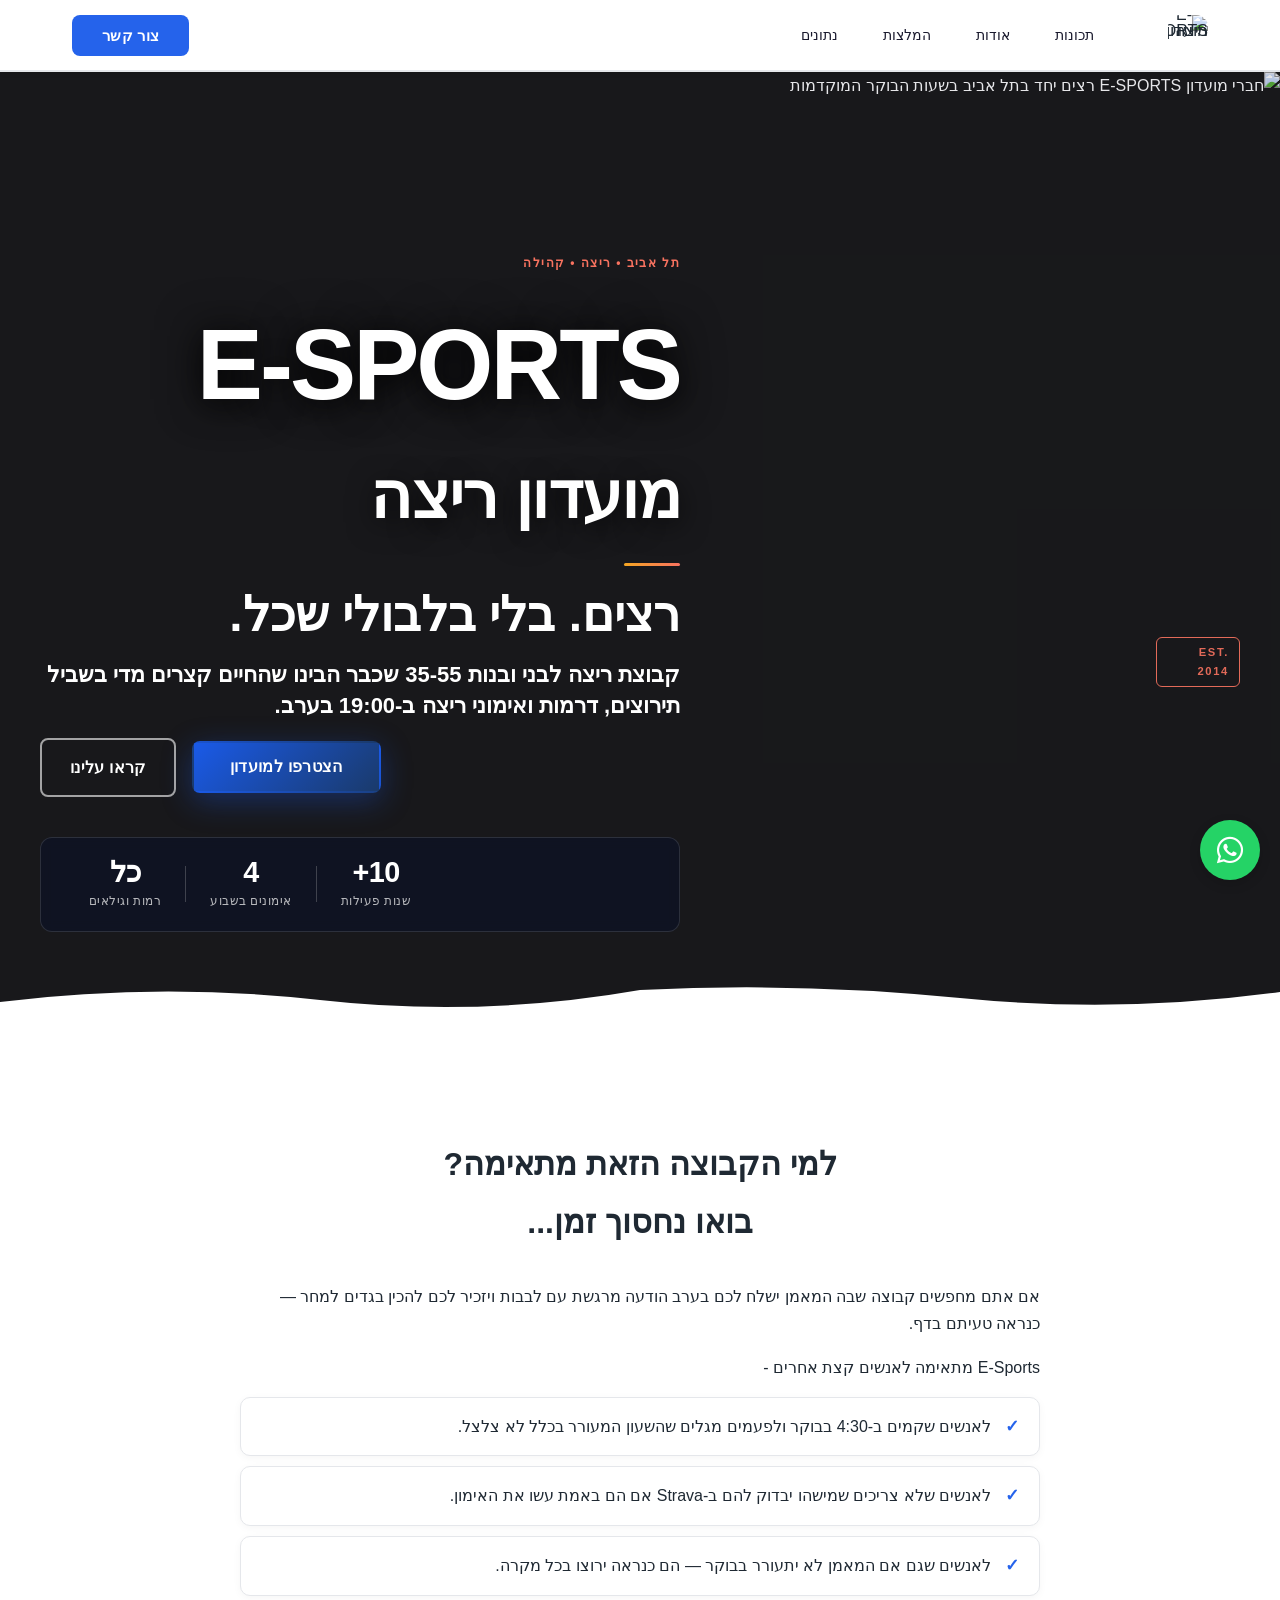
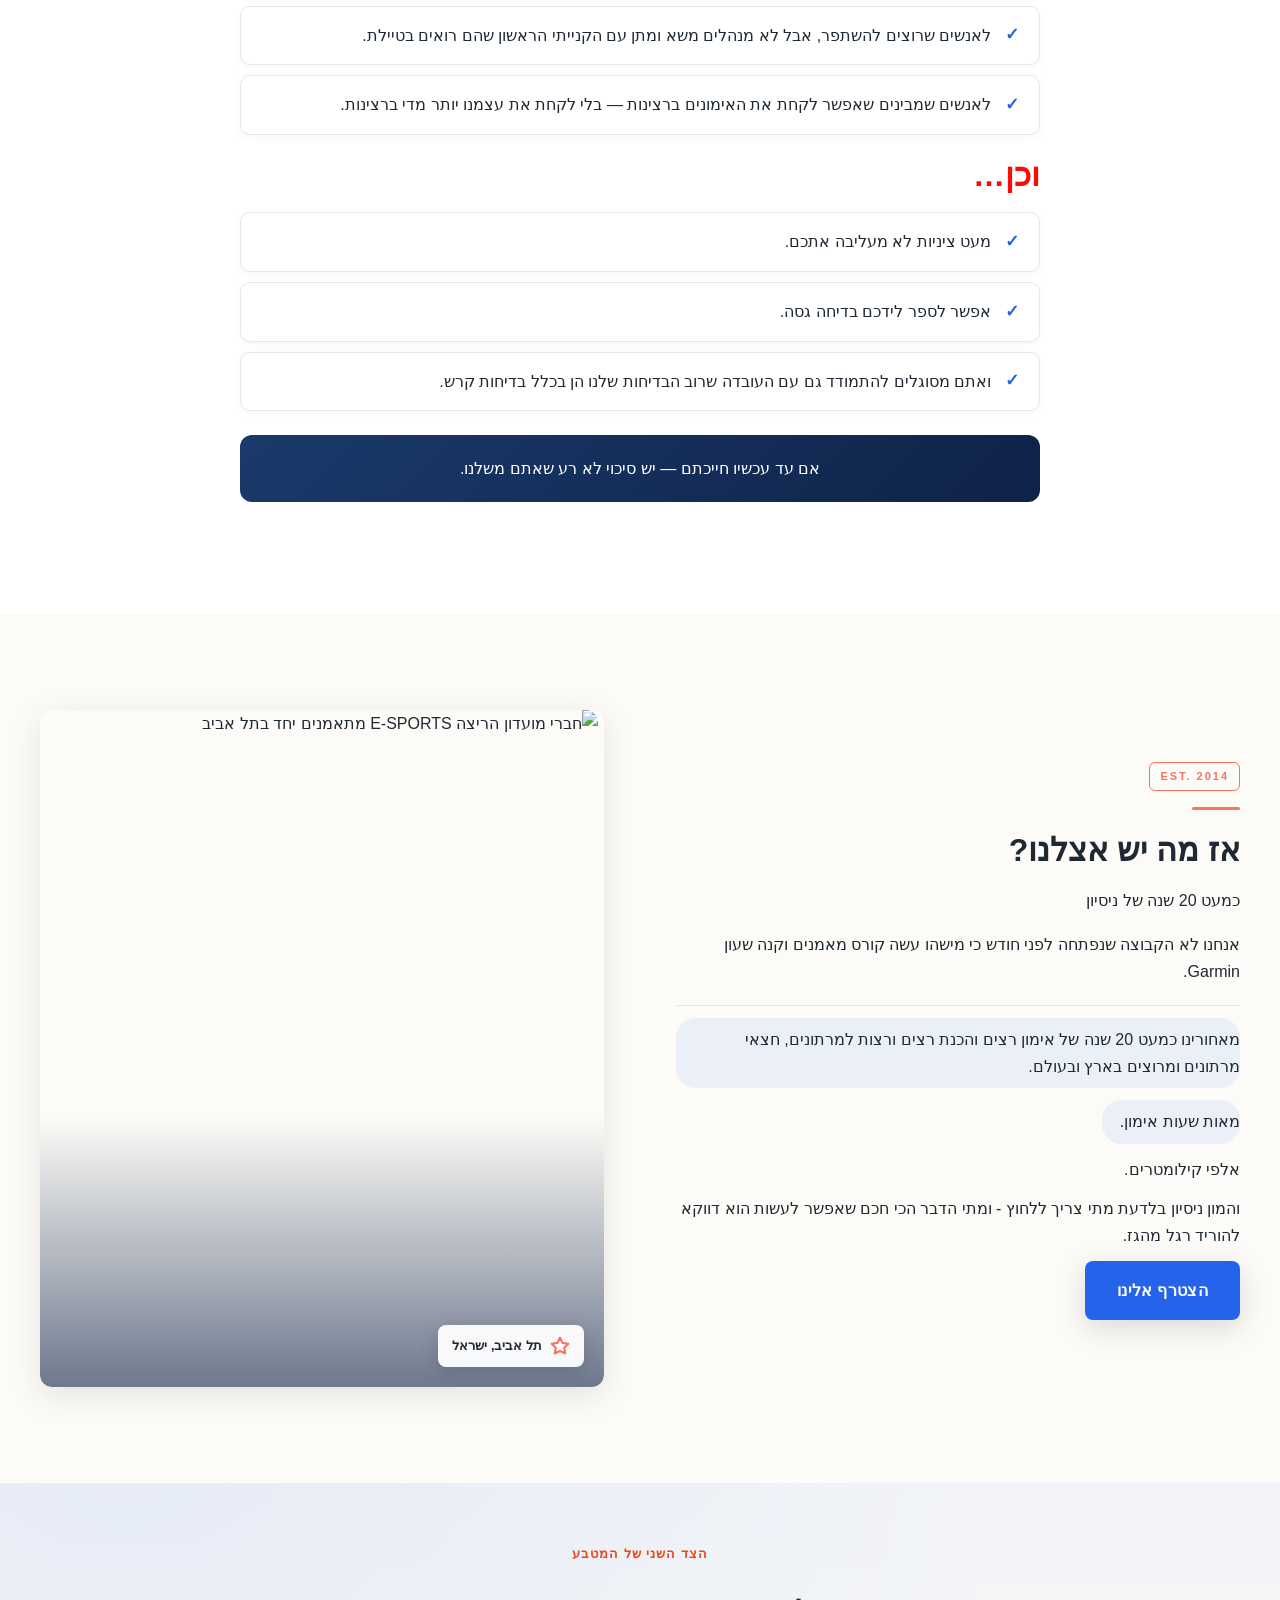
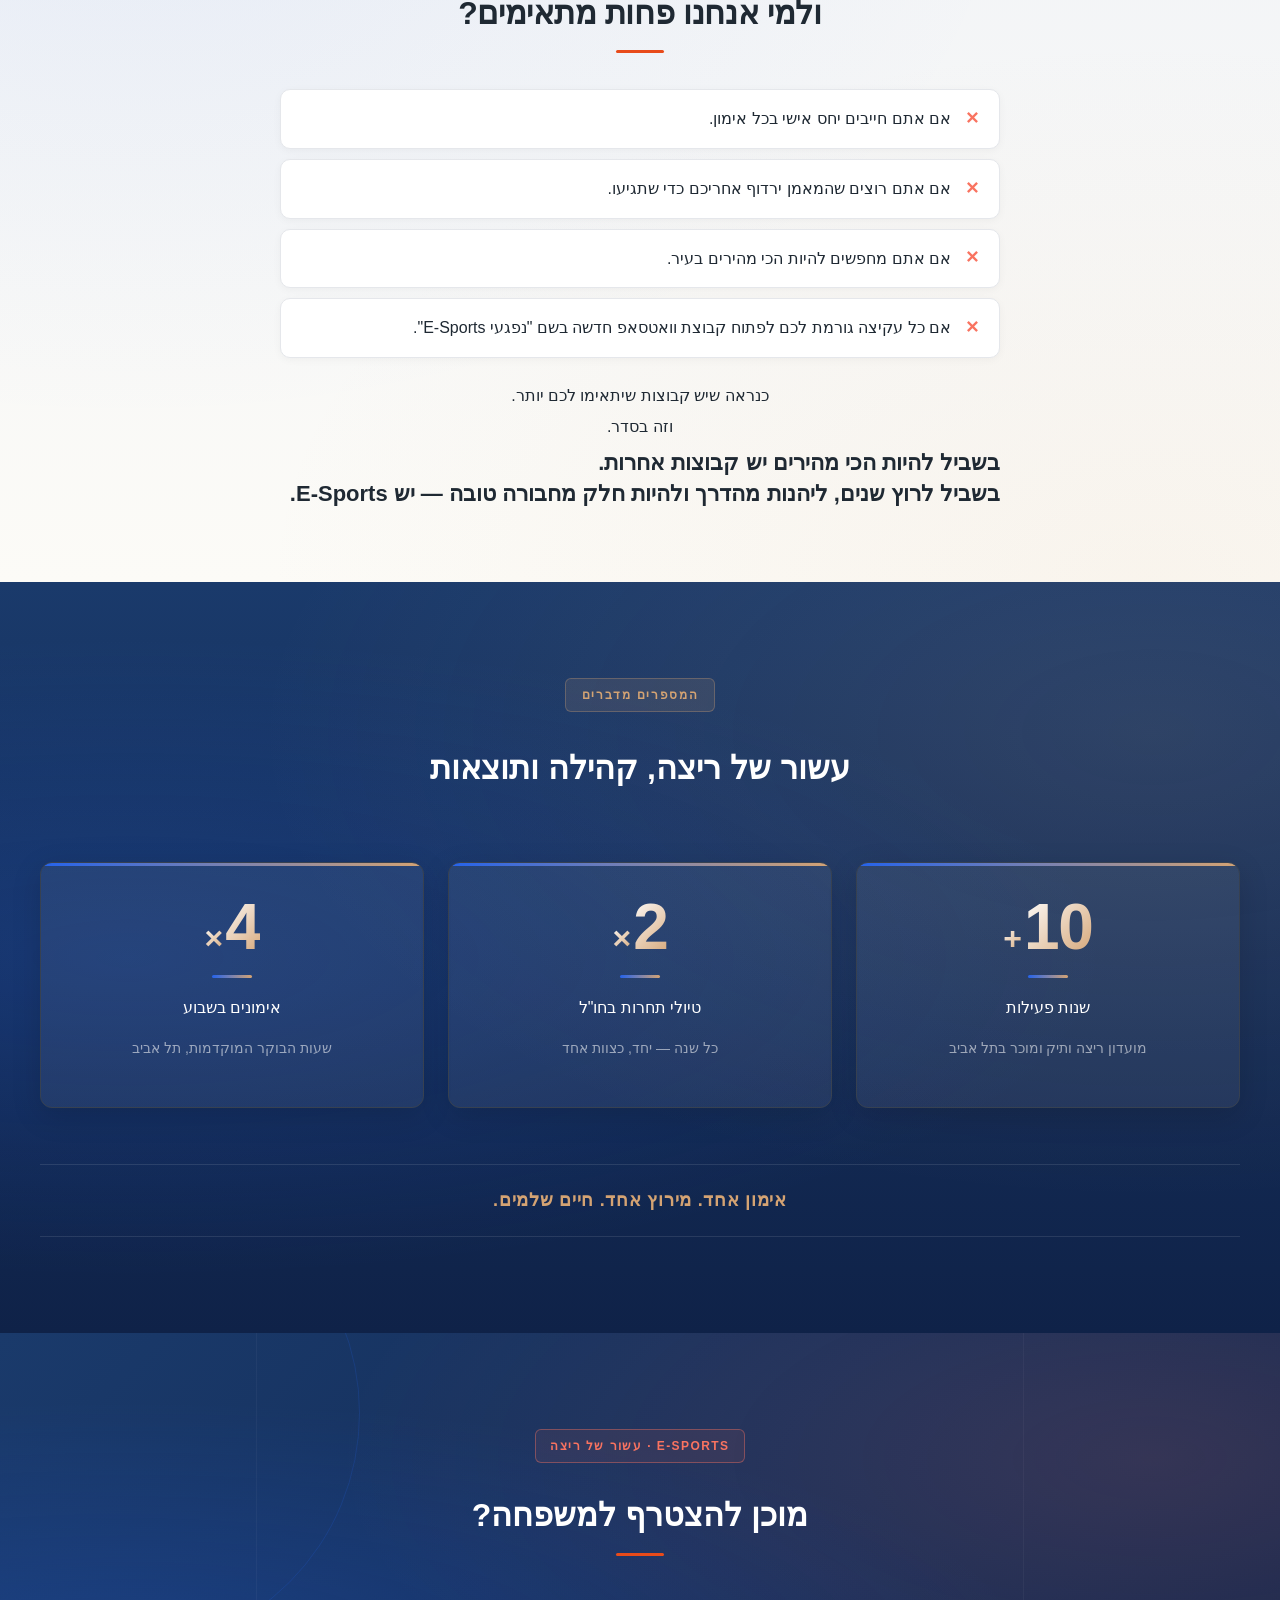
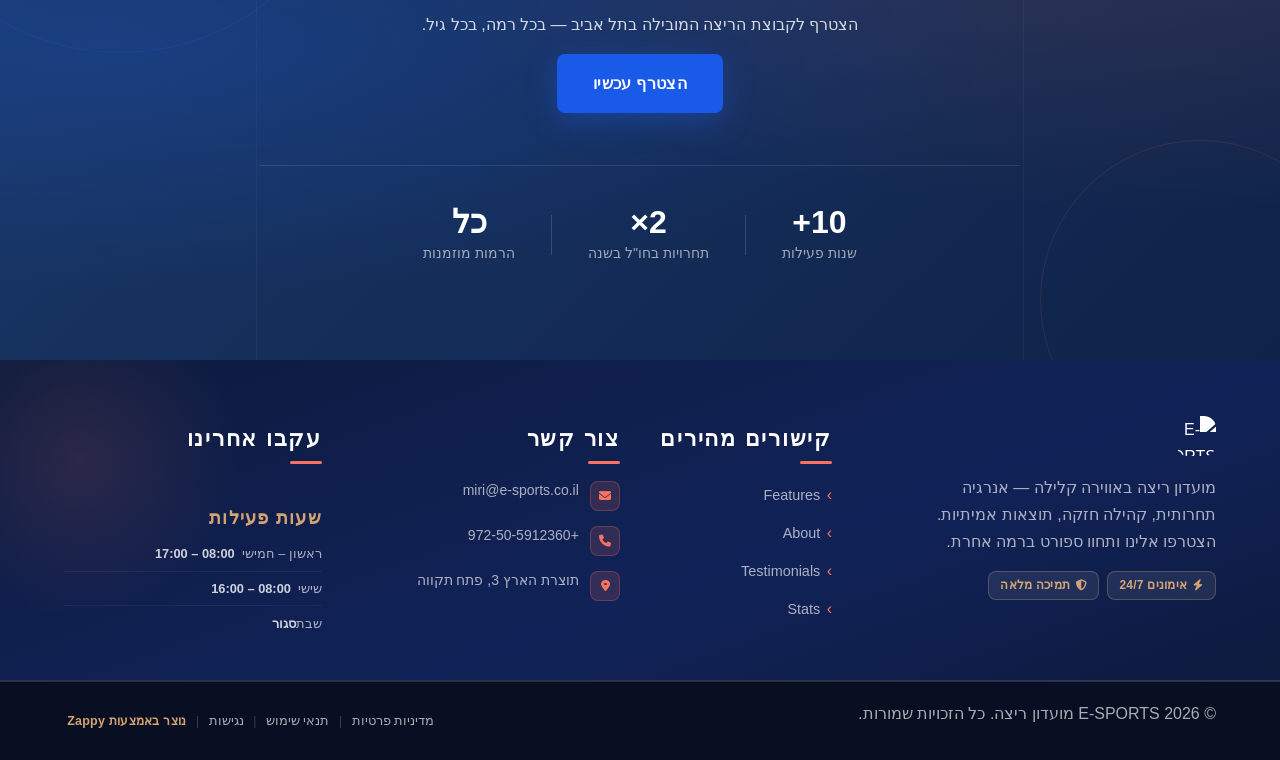
==== public/index.html @ 207763a1 "Background sync: Progressive GitHub Sync" ====
<!doctype html><html dir="rtl" lang="he"><head><meta charset="UTF-8"><meta content="width=device-width,initial-scale=1" name="viewport"><meta content="index, follow" name="robots"><title>sports &amp; fitness — E-SPORTS מועדון ריצה</title><meta content="E-SPORTS is a Tel Aviv-based running club led by Eran Shomron, celebrating a decade of activity with a warm, family-like atmosphere. The club trains in the earl" name="description"><meta content="sports &amp; fitness, x sports fitness, sports and fitness, קבוצת ריצה, קבוצת ריצה בתל אביב" name="keywords"><link href="/assets/favicon.ico" rel="icon" type="image/x-icon"><link href="/assets/favicon-16x16.png" rel="icon" type="image/png" sizes="16x16"><link href="/assets/favicon-32x32.png" rel="icon" type="image/png" sizes="32x32"><link href="/assets/favicon-48x48.png" rel="icon" type="image/png" sizes="48x48"><link href="/assets/favicon-192x192.png" rel="icon" type="image/png" sizes="192x192"><link href="/assets/favicon-512x512.png" rel="icon" type="image/png" sizes="512x512"><link href="/assets/apple-touch-icon.png" rel="apple-touch-icon"><script>!function(){"use strict";var t="e66b48dd-0134-46da-aa96-6394e894cd96",e="https://api.zappy5.com/api/analytics/track",a=18e5,n=2592e6,o=!0,i=!0,r=!0;var s=function(){var e="zappy_visitor_"+t,a=null;try{if(a=localStorage.getItem(e)){var o=JSON.parse(a),i=Date.now();if(i-o.created<n)return o.lastSeen=i,localStorage.setItem(e,JSON.stringify(o)),o.id}}catch(t){console.warn("Zappy Analytics: LocalStorage not available")}var r="zv_"+Date.now()+"_"+Math.random().toString(36).substr(2,9);try{localStorage.setItem(e,JSON.stringify({id:r,created:Date.now(),lastSeen:Date.now()}))}catch(t){}return r}(),c=function(){var e="zappy_session_"+t,n=null;try{if(n=sessionStorage.getItem(e)){var o=JSON.parse(n),i=Date.now();if(i-o.timestamp<a)return o.timestamp=i,sessionStorage.setItem(e,JSON.stringify(o)),o.id}}catch(t){console.warn("Zappy Analytics: SessionStorage not available")}var r="zs_"+Date.now()+"_"+Math.random().toString(36).substr(2,9);try{sessionStorage.setItem(e,JSON.stringify({id:r,timestamp:Date.now()}))}catch(t){}return r}();function l(a,n){n=n||{};var o={website_id:t,event_type:a,page_path:window.location.pathname,referrer:document.referrer||"direct",visitor_id:s,session_id:c,metadata:n};if(navigator.sendBeacon){var i=new Blob([JSON.stringify(o)],{type:"application/json"});navigator.sendBeacon(e,i)}else fetch(e,{method:"POST",headers:{"Content-Type":"application/json"},body:JSON.stringify(o),keepalive:!0}).catch(function(t){console.warn("Zappy Analytics: Failed to track event",t)})}o&&l("pageview",{title:document.title,url:window.location.href}),i&&document.addEventListener("click",function(t){var e=t.target;if("BUTTON"===e.tagName||e.closest("button")){var a="BUTTON"===e.tagName?e:e.closest("button");l("click",{element:"button",text:a.textContent.trim().substring(0,100),id:a.id||null,class:a.className||null})}else if("A"===e.tagName||e.closest("a")){var n="A"===e.tagName?e:e.closest("a");l("navigation",{element:"link",text:n.textContent.trim().substring(0,100),href:n.href,external:n.hostname!==window.location.hostname})}},!0),r&&document.addEventListener("submit",function(t){var e=t.target;l("form_submit",{form_id:e.id||null,form_name:e.name||null,form_action:e.action||null,form_method:e.method||"GET"})},!0);var d=Date.now();window.addEventListener("beforeunload",function(){l("page_unload",{time_on_page:Math.floor((Date.now()-d)/1e3),page_path:window.location.pathname})}),window.zappyAnalytics={track:l,getVisitorId:function(){return s},getSessionId:function(){return c}}}()</script><script>!function(){"use strict";if(!window.zappyFireMarketingEvent){var t={begin_checkout:"checkout_started",purchase:"checkout_complete",add_to_cart:"add_to_cart",view_product:"view_product"},e={whatsapp_click:{ga4:"contact",meta:"Contact",gtm:"whatsapp_click",ecom:!1},phone_click:{ga4:"contact",meta:"Contact",gtm:"phone_click",ecom:!1},contact_form_submitted:{ga4:"generate_lead",meta:"Lead",gtm:"contact_form_submitted",ecom:!1},checkout_started:{ga4:"begin_checkout",meta:"InitiateCheckout",gtm:"begin_checkout",ecom:!0},checkout_complete:{ga4:"purchase",meta:"Purchase",gtm:"purchase",ecom:!0},product_inquiry:{ga4:"generate_lead",meta:"Lead",gtm:"product_inquiry",ecom:!1},add_to_cart:{ga4:"add_to_cart",meta:"AddToCart",gtm:"add_to_cart",ecom:!0},view_product:{ga4:"view_item",meta:"ViewContent",gtm:"view_item",ecom:!0}};window.zappyFlushPendingMetaEvents=m;var r=0,n=setInterval(function(){r++,m();var t=0;try{t=(window.__zappyPendingMetaEvents||[]).length}catch(t){}(0===t&&"function"==typeof window.fbq||r>60)&&clearInterval(n)},500);window.zappyFireMarketingEvent=function(r,n,a){try{a=a||{};var d=t[r]||r,m=e[d];if(!m)return;(n=n||{}).pagePath||n.page_path||(n.pagePath=i());var s="",h=!1,f=!1;if("checkout_complete"===d&&(h=!(!(s=String(n.orderId||n.order_id||n.transaction_id||""))||!function(t){if(!t)return!1;try{return"1"===window.sessionStorage.getItem(u(t))}catch(t){return!1}}(s)),f=!(!s||!p(s)),h&&f))return;if(!a.skipFirstParty&&!h)try{window.zappyAnalytics&&"function"==typeof window.zappyAnalytics.track&&window.zappyAnalytics.track(d,n)}catch(t){}if(!h){try{if(window.dataLayer=window.dataLayer||[],m.ecom){var w=o(d,n),y={};w.transaction_id&&(y.transaction_id=w.transaction_id),null!=w.value&&(y.value=w.value),w.currency&&(y.currency=w.currency),w.items&&(y.items=w.items),window.dataLayer.push({event:m.gtm,ecommerce:y}),"checkout_complete"!==d&&"checkout_started"!==d||window.dataLayer.push({event:d,ecommerce:y})}else{var v={event:m.gtm};for(var g in n)Object.prototype.hasOwnProperty.call(n,g)&&(v[g]=n[g]);window.dataLayer.push(v)}}catch(t){}try{"function"==typeof window.gtag&&window.gtag("event",m.ga4,o(d,n))}catch(t){}s&&function(t){if(t)try{window.sessionStorage.setItem(u(t),"1")}catch(t){}}(s)}try{if(f);else{var k=function(t,e){for(var r=c(e=e||{}),n=parseFloat(null!=e.value?e.value:null!=e.total?e.total:0)||0,a=String(e.currency||"USD").toUpperCase(),i=[],o=0,u=0;u<r.length;u++)r[u].item_id&&i.push(r[u].item_id),o+=r[u].quantity||1;if("checkout_complete"===t)return{value:n,currency:a,content_ids:i.length?i:void 0,content_type:"product",num_items:o||void 0,order_id:String(e.order_id||e.orderId||e.transaction_id||e.orderNumber||"")||void 0};if("checkout_started"===t)return{value:n,currency:a,content_ids:i.length?i:void 0,content_type:"product",num_items:o||parseInt(null!=e.itemCount?e.itemCount:0,10)||void 0};if("add_to_cart"===t){var d=String(e.productId||e.product_id||i[0]||"");return{value:n||(r[0]?r[0].price*r[0].quantity:0),currency:a,content_ids:d?[d]:i.length?i:void 0,content_type:"product",content_name:e.productName||e.product_name||r[0]&&r[0].item_name,num_items:parseInt(null!=e.quantity?e.quantity:o||1,10)||1}}if("view_product"===t){var p=String(e.productId||e.product_id||i[0]||"");return{value:n||parseFloat(null!=e.price?e.price:0)||0,currency:a,content_ids:p?[p]:i.length?i:void 0,content_type:"product",content_name:e.productName||e.product_name||r[0]&&r[0].item_name}}return"whatsapp_click"===t||"phone_click"===t?{content_name:"whatsapp_click"===t?"WhatsApp":"Phone",content_category:"contact"}:"contact_form_submitted"===t||"product_inquiry"===t?{content_name:"product_inquiry"===t?"Product inquiry":"Contact form",content_category:e.productName||e.product_name||void 0}:e}(d,n);"function"==typeof window.fbq?(window.fbq("track",m.meta,k),s&&l(s)):function(t,e,r){var n=_();if(r)for(var a=0;a<n.length;a++)if(n[a]&&n[a].orderId===r&&n[a].eventName===t)return;n.push({eventName:t,params:e||{},orderId:r||null})}(m.meta,k,"checkout_complete"===d?s:null)}}catch(t){}}catch(t){}};var a=Object.create(null);document.addEventListener("click",function(t){try{var e=t.target;if(!e)return;var r=h(e,".whatsapp-float, a.whatsapp-float, [data-zappy-whatsapp]"),n=function(t){for(var e=t;e&&e!==document;){if("A"===e.tagName)return e;e=e.parentElement}return null}(e),a=n&&n.href||"";if(r||n&&function(t){if(!t)return!1;var e=String(t).toLowerCase();return-1!==e.indexOf("wa.me/")||-1!==e.indexOf("api.whatsapp.com")||-1!==e.indexOf("whatsapp.com/send")||0===e.indexOf("whatsapp:")}(a)){if(!s("wa:"+a)){var c=r?"float":"link";window.zappyFireMarketingEvent("whatsapp_click",{source:c,href:a||null,pagePath:i()})}return}var o=h(e,".phone-header-btn, .nav-phone-btn, .call-btn, [data-zappy-phone]"),u="";if(n&&n.href&&0===String(n.href).toLowerCase().indexOf("tel:")?u=n.href:o&&o.href&&0===String(o.href).toLowerCase().indexOf("tel:")&&(u=o.href),o||u){var d="";return u&&(d=String(u).replace(/^tel:/i,"").trim()),void(s("tel:"+(d||o&&o.id||"btn"))||window.zappyFireMarketingEvent("phone_click",{source:o?"button":"link",phone:d||null,href:u||null,pagePath:i()}))}}catch(t){}},!0)}function i(){try{if(window.ZAPPY_CONFIG&&window.ZAPPY_CONFIG.currentPagePath)return window.ZAPPY_CONFIG.currentPagePath}catch(t){}try{return window.location.pathname||"/"}catch(t){return"/"}}function c(t){var e=(t=t||{}).items||t.cartItems||t.cart_items||t.lineItems||[];Array.isArray(e)||(e=[]);for(var r=[],n=0;n<e.length;n++){var a=e[n];if(a&&"object"==typeof a){var i=String(a.item_id||a.productId||a.product_id||a.id||"").trim(),c=String(a.item_name||a.productName||a.product_name||a.name||"").trim(),o=parseFloat(null!=a.price?a.price:null!=a.unitPrice?a.unitPrice:0)||0,u=Math.max(1,parseInt(null!=a.quantity?a.quantity:null!=a.qty?a.qty:1,10)||1);(i||c)&&r.push({item_id:i||c,item_name:c||i,price:o,quantity:u})}}return r}function o(t,e){var r=c(e=e||{}),n=parseFloat(null!=e.value?e.value:null!=e.total?e.total:0)||0,a=String(e.currency||"USD").toUpperCase();if("checkout_complete"===t)return{transaction_id:String(e.transaction_id||e.orderId||e.order_id||e.orderNumber||"")||void 0,value:n,currency:a,items:r};if("checkout_started"===t)return{value:n,currency:a,items:r};if("add_to_cart"===t){var o=r.length?r:[{item_id:String(e.productId||e.product_id||""),item_name:String(e.productName||e.product_name||""),price:parseFloat(null!=e.value?e.value:null!=e.price?e.price:0)||0,quantity:parseInt(null!=e.quantity?e.quantity:1,10)||1}].filter(function(t){return t.item_id||t.item_name});return{value:n||(o[0]?o[0].price*o[0].quantity:0),currency:a,items:o}}if("view_product"===t){var u=r.length?r:[{item_id:String(e.productId||e.product_id||""),item_name:String(e.productName||e.product_name||""),price:parseFloat(null!=e.price?e.price:null!=e.value?e.value:0)||0,quantity:1}].filter(function(t){return t.item_id||t.item_name});return{currency:a,value:n||(u[0]?u[0].price:0),items:u}}return"whatsapp_click"===t||"phone_click"===t?{method:"whatsapp_click"===t?"whatsapp":"phone",page_path:e.pagePath||i()}:"contact_form_submitted"===t||"product_inquiry"===t?{page_path:e.pagePath||i()}:e}function u(t){return"zappy_purchase_fired_"+String(t||"")}function d(t){return"zappy_purchase_meta_fired_"+String(t||"")}function p(t){if(!t)return!1;try{return"1"===window.sessionStorage.getItem(d(t))}catch(t){return!1}}function l(t){if(t)try{window.sessionStorage.setItem(d(t),"1")}catch(t){}}function _(){try{return Array.isArray(window.__zappyPendingMetaEvents)||(window.__zappyPendingMetaEvents=[]),window.__zappyPendingMetaEvents}catch(t){return[]}}function m(){if("function"==typeof window.fbq){var t=_().slice();try{window.__zappyPendingMetaEvents=[]}catch(t){}for(var e=0;e<t.length;e++){var r=t[e];if(r&&r.eventName&&(!r.orderId||!p(r.orderId)))try{window.fbq("track",r.eventName,r.params||{}),r.orderId&&l(r.orderId)}catch(t){}}}}function s(t){var e=Date.now();return!!(a[t]&&e-a[t]<800)||(a[t]=e,!1)}function h(t,e){return t&&t.closest?t.closest(e):null}}()</script><meta content="sports &amp; fitness — E-SPORTS מועדון ריצה" property="og:title"><meta content="E-SPORTS is a Tel Aviv-based running club led by Eran Shomron, celebrating a decade of activity with a warm, family-like atmosphere. The club trains in the earl" property="og:description"><meta content="summary_large_image" name="twitter:card"><meta content="sports &amp; fitness — E-SPORTS מועדון ריצה" name="twitter:title"><meta content="E-SPORTS is a Tel Aviv-based running club led by Eran Shomron, celebrating a decade of activity with a warm, family-like atmosphere. The club trains in the earl" name="twitter:description"><meta content="website" property="og:type"><meta content="he_IL" property="og:locale"><style>.skip-link{position:absolute;top:0;left:0;transform:translateY(-200%);padding:12px 18px;background:var(--bg-dark,#1a1a1a);color:var(--text-light,#fff);font-weight:600;border-radius:0 0 8px 0;z-index:10000}.skip-link:focus{transform:none;outline:2px solid var(--ring,#fff);outline-offset:2px}:focus-visible{outline:2px solid var(--ring,currentColor);outline-offset:3px}</style><link href="/assets/favicon.ico" rel="icon" type="image/x-icon"><link href="/assets/favicon-16x16.png" rel="icon" type="image/png" sizes="16x16"><link href="/assets/favicon-32x32.png" rel="icon" type="image/png" sizes="32x32"><link href="/assets/favicon-48x48.png" rel="icon" type="image/png" sizes="48x48"><link href="/assets/favicon-192x192.png" rel="icon" type="image/png" sizes="192x192"><link href="/assets/favicon-512x512.png" rel="icon" type="image/png" sizes="512x512"><link href="/assets/apple-touch-icon.png" rel="apple-touch-icon"><link href="https://cdn.jsdelivr.net/npm/vanilla-cookieconsent@3/dist/cookieconsent.css" rel="stylesheet"><style id="zappy-critical-above-fold-css">html{box-sizing:border-box;-webkit-text-size-adjust:100%}*,::after,::before{box-sizing:inherit}body{margin:0;min-width:320px;overflow-x:clip}img,svg,video{max-width:100%;height:auto}main{display:block}.container{width:min(100% - 32px,1200px);margin-inline:auto}.navbar,header .navbar,header[role=banner],nav.navbar{position:relative;z-index:1000;width:100%}.nav-container,.navbar .container{display:flex;align-items:center;justify-content:space-between;min-height:64px}.logo,.logo-link img{display:block;width:35px;height:35px;object-fit:contain}#navMenu,.nav-menu{list-style:none;margin:0;padding:0}#navMenu a,.nav-menu a,.navbar .nav-links a,.navbar a{color:inherit;text-decoration:none}#navMenu .sub-menu,.nav-menu .sub-menu,.navbar .sub-menu{display:none}.fa,.fa-brands,.fa-regular,.fa-solid,.fab,.far,.fas{display:inline-block;min-width:1em;text-align:center}html:not(#zappy-noop) .navbar:has(.nav-ecommerce-icons)>.phone-header-btn,html:not(#zappy-noop)[data-zappy-site-type=ecommerce] .phone-header-btn{display:none!important;visibility:hidden!important;width:0!important;height:0!important;pointer-events:none!important}.zappy-preview-empty-store-cta{display:none!important;visibility:hidden!important;height:0!important;max-height:0!important;overflow:hidden!important;margin:0!important;padding:0!important;border:0!important;box-shadow:none!important}.zappy-catalog-menu{background:var(--surface-color,var(--surface,linear-gradient(135deg,#f8f9fa 0,#fff 100%)));border-bottom:1px solid var(--border-color,#e5e7eb);padding:0;position:sticky;top:0;z-index:90}.zappy-catalog-menu.rtl,.zappy-catalog-menu[dir=rtl]{direction:rtl}.zappy-catalog-menu.ltr,.zappy-catalog-menu[dir=ltr]{direction:ltr}.catalog-menu-container{max-width:1440px;margin:0 auto;display:flex;align-items:center;gap:8px;padding:10px 24px;overflow:visible}.catalog-menu-categories,.catalog-menu-list{display:flex;align-items:center;gap:4px;flex-wrap:wrap;margin:0;padding:0;list-style:none}.catalog-menu-item{display:inline-flex;align-items:center;padding:8px 16px;font-size:14px;font-weight:500;color:var(--text-color,var(--text,#374151));text-decoration:none;border-radius:20px;white-space:nowrap}.catalog-menu-all{background:var(--primary-color,var(--primary,#111));color:var(--text-light,#fff)!important}.catalog-menu-parent{position:relative;display:inline-flex;align-items:center}.catalog-menu-trigger{display:inline-flex;align-items:center;gap:6px}.catalog-menu-chevron{flex-shrink:0}.catalog-menu-parent>.sub-menu{display:none!important;visibility:hidden!important;opacity:0!important;pointer-events:none!important}.hero-section,.index-hero-section,section[class*=hero]{position:relative;overflow:hidden}.hero-section,.index-hero-section{min-height:560px}section[data-hero-type*=fullscreen]{min-height:100vh}.hero-bg-image,.hero-bg-wrapper,section[class*=hero] [class*=hero-bg]{position:absolute;inset:0;width:100%;height:100%}.hero-bg-image img,.hero-bg-wrapper img,section[class*=hero] [data-hero-bg],section[class*=hero] img[data-hero-background=true]{width:100%!important;height:100%!important;object-fit:cover!important;display:block}.hero-content,section[class*=hero] .container{position:relative;z-index:2}@media(max-width:768px){:root{--header-height:72px;--total-header-height:72px;--zappy-mobile-menu-top:72px}html[data-zappy-site-type=ecommerce] body{padding-top:var(--total-header-height,72px)}html[data-zappy-site-type=ecommerce] body>.navbar:not(.zappy-catalog-menu),html[data-zappy-site-type=ecommerce] body>nav.navbar{position:fixed!important;top:0;left:0;right:0;z-index:100000;width:100%;margin-bottom:0}.zappy-catalog-menu{position:fixed;top:var(--header-height,72px);left:0;right:0;z-index:99999}.nav-container,.navbar .container{min-height:60px}#navMenu,.nav-menu{max-width:100vw;overflow-x:hidden}.hero-section,.index-hero-section,section[class*=hero],section[data-hero-type*=fullscreen]{min-height:100svh}.hero-bg-image,.hero-bg-wrapper,.hero-scrim{min-height:100svh}}:root{--nav-bg:#FFFFFF}.navbar{background-color:#fff!important}/* ZAPPY_ANNOUNCEMENT_HEADER_OFFSET_CSS_V3 */ :root{--zappy-header-stack-height:calc(var(--zappy-announcement-height, 40px) + var(--header-height, 72px))}body:has(.zappy-announcement-bar) .navbar:not(.zappy-catalog-menu):not(.mobile-search-panel),body:has(.zappy-announcement-bar) header.navbar,body:has(.zappy-announcement-bar) nav.navbar:not(.zappy-catalog-menu){top:var(--zappy-announcement-height,40px)!important}[data-zappy-content-align]{display:flex!important;flex-direction:column!important}[data-zappy-content-align^=top-]{justify-content:flex-start!important}[data-zappy-content-align^=center-],[data-zappy-content-align^=lower-],[data-zappy-content-align^=upper-]{justify-content:center!important}[data-zappy-content-align^=bottom-]{justify-content:flex-end!important}[data-zappy-content-align$="-left"],[data-zappy-content-align$="-mid-left"]{align-items:flex-start!important;text-align:start!important}[data-zappy-content-align$="-center"]{align-items:center!important;text-align:center!important}[data-zappy-content-align$="-mid-right"],[data-zappy-content-align$="-right"]{align-items:flex-end!important;text-align:end!important}[data-zappy-content-align] [data-zappy-align-target]{margin-left:auto;margin-right:auto}[data-zappy-content-align$="-center"] [data-zappy-align-target],[data-zappy-content-align$="-center"] [data-zappy-align-target]>*{text-align:center!important}</style><link href="/styles.css" rel="stylesheet"><script>window.ZAPPY_WEBSITE_ID="e66b48dd-0134-46da-aa96-6394e894cd96",window.ZAPPY_API_BASE="https://api.zappy5.com"</script><link href="/assets/site-index-hero-image-1-1779807296117-ikqz61.webp?v=1779807299263" rel="preload" as="image" fetchpriority="high"><style id="zappy-dropdown-submenu-styles">#navMenu li:has(.sub-menu),.nav-menu li:has(.sub-menu),.navbar li:has(.sub-menu),nav li:has(.sub-menu){position:relative}#navMenu .sub-menu,.nav-menu .sub-menu,.navbar .sub-menu,nav .sub-menu{display:block!important;position:absolute!important;top:100%;left:0;min-width:220px;border-radius:8px;box-shadow:0 8px 25px rgba(0,0,0,.15);padding:8px 0;opacity:0;visibility:hidden;transform:translateY(10px);transition:all .3s ease;z-index:1000;list-style:none;pointer-events:none}#navMenu li:hover>.sub-menu,.nav-menu li:hover>.sub-menu,.navbar li:hover>.sub-menu,nav li:hover>.sub-menu{opacity:1!important;visibility:visible!important;transform:translateY(0)!important;pointer-events:auto!important}.sub-menu li{list-style:none;margin:0;padding:0}.sub-menu a{display:block!important;padding:10px 16px!important;color:var(--text-dark,#333)!important;font-weight:500;text-decoration:none;white-space:nowrap;transition:background-color .2s}.sub-menu .zappy-nav-child>a{padding-left:28px!important;font-size:.9em!important;opacity:.85!important}[dir=rtl] .sub-menu .zappy-nav-child>a,html[lang=ar] .sub-menu .zappy-nav-child>a,html[lang=he] .sub-menu .zappy-nav-child>a{padding-left:10px!important;padding-right:28px!important}.sub-menu .zappy-nav-parent>a{font-weight:600!important}.sub-menu a:hover{background-color:#f5f5f5}[dir=rtl] .nav-menu .sub-menu,[dir=rtl] .navbar .sub-menu,[dir=rtl] nav .sub-menu,html[lang=ar] .nav-menu .sub-menu,html[lang=ar] .navbar .sub-menu,html[lang=ar] nav .sub-menu,html[lang=he] .nav-menu .sub-menu,html[lang=he] .navbar .sub-menu,html[lang=he] nav .sub-menu{left:auto!important;right:0!important}.sub-menu:empty,.sub-menu:not(:has(li)):not(:has(> a)),.sub-menu:not(:has(li:not(.zappy-hidden-menu-item))):not(:has(> a)){display:none!important;opacity:0!important;visibility:hidden!important;pointer-events:none!important}li:has(.menu-group-title):hover>.sub-menu{opacity:1!important;visibility:visible!important;transform:translateY(0)!important;pointer-events:auto!important}#navMenu>li>.menu-group-title,.nav-menu>li>.menu-group-title{display:inline-block;padding:.5rem 1rem;cursor:default;user-select:none}@media (max-width:768px){#navMenu .sub-menu,.nav-menu .sub-menu,.navbar .sub-menu,nav .sub-menu{position:static!important;transform:none!important;box-shadow:none!important;background:0 0!important;max-height:0;overflow:hidden;opacity:0;visibility:hidden;transition:max-height .3s ease,opacity .3s ease;padding:0!important;border-radius:0!important}#navMenu .sub-menu.mobile-expanded,.nav-menu .sub-menu.mobile-expanded,.navbar .sub-menu.mobile-expanded{max-height:none!important;overflow-y:visible!important;opacity:1!important;visibility:visible!important;padding:8px 0 8px 16px!important}[dir=rtl] .sub-menu.mobile-expanded,html[lang=he] .sub-menu.mobile-expanded{padding:8px 16px 8px 0!important}#navMenu li:hover>.sub-menu,.nav-menu li:hover>.sub-menu,.navbar li:hover>.sub-menu,nav li:hover>.sub-menu{opacity:0;visibility:hidden;pointer-events:none}#navMenu li>.sub-menu.mobile-expanded,.nav-menu li>.sub-menu.mobile-expanded,.navbar li>.sub-menu.mobile-expanded,nav li>.sub-menu.mobile-expanded{opacity:1!important;visibility:visible!important;pointer-events:auto!important}#navMenu li:has(.sub-menu),.nav-menu li:has(.sub-menu),.navbar li:has(.sub-menu),nav li:has(.sub-menu){display:flex!important;flex-wrap:wrap!important;align-items:center!important;position:relative!important;min-height:44px!important}#navMenu li:has(.sub-menu)>a,.nav-menu li:has(.sub-menu)>a,.navbar li:has(.sub-menu)>a,nav li:has(.sub-menu)>a{flex:1!important;min-width:0!important}#navMenu li:has(.sub-menu)>.menu-group-title,.nav-menu li:has(.sub-menu)>.menu-group-title,.navbar li:has(.sub-menu)>.menu-group-title,nav li:has(.sub-menu)>.menu-group-title{flex:1!important;min-width:0!important;display:flex!important;align-items:center!important;padding:12px 16px!important;min-height:44px!important;line-height:1.4!important;font-weight:600!important;box-sizing:border-box!important}#navMenu li:has(.sub-menu)>.sub-menu,.nav-menu li:has(.sub-menu)>.sub-menu,.navbar li:has(.sub-menu)>.sub-menu,nav li:has(.sub-menu)>.sub-menu{flex-basis:100%!important;width:100%!important}#navMenu li:has(.sub-menu)>a [class*=arrow],#navMenu li:has(.sub-menu)>a [class*=chevron],.nav-menu li:has(.sub-menu)>a .fa-angle-down,.nav-menu li:has(.sub-menu)>a .fa-chevron-down,.nav-menu li:has(.sub-menu)>a [class*=arrow],.nav-menu li:has(.sub-menu)>a [class*=chevron],nav li:has(.sub-menu)>a [class*=arrow],nav li:has(.sub-menu)>a [class*=chevron]{display:none!important;visibility:hidden!important}.mobile-submenu-toggle{display:flex!important;align-items:center!important;justify-content:center!important;width:44px!important;height:auto!important;background:0 0!important;border:none!important;cursor:pointer!important;color:var(--text-dark)!important;position:static!important;flex-shrink:0!important;align-self:stretch!important;z-index:2!important;padding:0!important;margin:0!important}.mobile-submenu-toggle::after{content:''!important;width:0!important;height:0!important;border-left:6px solid transparent!important;border-right:6px solid transparent!important;border-top:7px solid currentColor!important;transition:transform .3s ease!important}.mobile-submenu-toggle.expanded::after{transform:rotate(180deg)!important}.sub-menu a{padding:10px 0!important;display:block!important;color:var(--text-dark)!important;white-space:normal!important}.sub-menu .zappy-nav-child>a{padding-left:28px!important;font-size:.9em!important;opacity:.85!important}[dir=rtl] .sub-menu .zappy-nav-child>a,html[lang=ar] .sub-menu .zappy-nav-child>a,html[lang=he] .sub-menu .zappy-nav-child>a{padding-left:0!important;padding-right:28px!important}.sub-menu .zappy-nav-parent>a{font-weight:600!important}#navMenu.active,.nav-menu.active{max-width:100vw!important;overflow-x:hidden!important;box-sizing:border-box!important}.navbar .sub-menu li a,.zappy-products-dropdown .sub-menu a,nav.navbar .sub-menu li a{color:var(--text-dark)!important}}@media (min-width:769px){.mobile-submenu-toggle{display:none!important}}</style><style id="zappy-widget-visibility">html[dir=rtl] .whatsapp-float{right:20px!important;left:auto!important}html:not([dir]) .whatsapp-float,html[dir=ltr] .whatsapp-float{left:20px!important;right:auto!important}html[dir=rtl] #mic-access-tool-general-button,html[dir=rtl] #mic-init-access-tool #mic-access-tool-general-button,html[dir=rtl] #mic-init-access-tool .mic-access-tool-general-button,html[dir=rtl] ._access-icon,html[dir=rtl] .mic-access-tool-general-button{left:20px!important;right:auto!important}html:not([dir]) #mic-access-tool-general-button,html:not([dir]) #mic-init-access-tool #mic-access-tool-general-button,html:not([dir]) #mic-init-access-tool .mic-access-tool-general-button,html:not([dir]) ._access-icon,html:not([dir]) .mic-access-tool-general-button,html[dir=ltr] #mic-access-tool-general-button,html[dir=ltr] #mic-init-access-tool #mic-access-tool-general-button,html[dir=ltr] #mic-init-access-tool .mic-access-tool-general-button,html[dir=ltr] ._access-icon,html[dir=ltr] .mic-access-tool-general-button{right:20px!important;left:auto!important}@media (max-width:768px){.whatsapp-float{display:flex!important}}@media (min-width:769px){.whatsapp-float{display:flex!important}}@media (max-width:768px){#mic-access-tool-general-button,#mic-init-access-tool #mic-access-tool-general-button,#mic-init-access-tool .mic-access-tool-general-button,._access-icon,.mic-access-tool-general-button{display:flex!important;visibility:visible!important;opacity:1!important;pointer-events:auto!important}#mic-access-tool-box.opened-mic-access-tool,#mic-init-access-tool #mic-access-tool-box.opened-mic-access-tool,.mic-access-tool-box.opened-mic-access-tool{visibility:visible!important;opacity:1!important;pointer-events:auto!important}}@media (min-width:769px){#mic-access-tool-general-button,#mic-init-access-tool #mic-access-tool-general-button,#mic-init-access-tool .mic-access-tool-general-button,._access-icon,.mic-access-tool-general-button{display:flex!important;visibility:visible!important;opacity:1!important;pointer-events:auto!important}#mic-access-tool-box.opened-mic-access-tool,#mic-init-access-tool #mic-access-tool-box.opened-mic-access-tool,.mic-access-tool-box.opened-mic-access-tool{visibility:visible!important;opacity:1!important;pointer-events:auto!important}}</style></head><body><a href="#main" class="skip-link">דלג לתוכן הראשי</a><nav class="navbar" dir="rtl"><button aria-label="Menu" class="mobile-toggle" id="mobileToggle"><svg viewBox="0 0 24 24" fill="none" height="24" width="24" class="hamburger-icon" style="display:block !important"><path d="M3 12h18M3 6h18M3 18h18" stroke="currentColor" stroke-linecap="round" stroke-width="2"></path></svg> <svg viewBox="0 0 24 24" fill="none" height="24" width="24" class="close-icon" style="display:none !important"><path d="M18 6L6 18M6 6l12 12" stroke="currentColor" stroke-linecap="round" stroke-width="2"></path></svg></button> <button aria-label="Call" class="phone-header-btn" data-phone="+972505912360"><svg viewBox="0 0 24 24" fill="currentColor" height="20" width="20"><path d="M22 16.92v3a2 2 0 0 1-2.18 2 19.79 19.79 0 0 1-8.63-3.07 19.5 19.5 0 0 1-6-6 19.79 19.79 0 0 1-3.07-8.67A2 2 0 0 1 4.11 2h3a2 2 0 0 1 2 1.72 12.84 12.84 0 0 0 .7 2.81 2 2 0 0 1-.45 2.11L8.09 9.91a16 16 0 0 0 6 6l1.27-1.27a2 2 0 0 1 2.11-.45 12.84 12.84 0 0 0 2.81.7A2 2 0 0 1 22 16.92z"></path></svg></button><div class="nav-container"><div class="nav-right-group"><div class="nav-brand"><a href="/" class="logo-link"><img alt="E-SPORTS מועדון ריצה" decoding="async" height="35" src="/assets/e-sports-sports-fitness-logo-1779807124542-zqoc20.webp?v=1779807124963-5pru4r" width="35" class="logo"></a></div><ul class="nav-menu" id="navMenu"><li><a href="#features">תכונות</a></li><li><a href="#about">אודות</a></li><li><a href="#testimonials">המלצות</a></li><li><a href="#stats">נתונים</a></li></ul></div><div class="nav-cta-container"><a href="#cta" class="nav-cta-btn">צור קשר</a></div></div></nav><script>window.addEventListener("load",function(){const e=document.querySelector(".navbar, nav, header");if(!e)return void console.log("[Navbar] Navbar element not found");let t=document.getElementById("mobileToggle")||document.querySelector(".mobile-toggle")||document.querySelector(".hamburger")||document.querySelector(".hamburger-menu")||document.querySelector(".menu-toggle")||document.querySelector(".burger-menu")||document.querySelector('[aria-label="Menu"]')||document.querySelector('[aria-label="תפריט"]');const n=document.querySelector(".phone-header-btn"),o=window.getComputedStyle(e);let r=o.backgroundColor;if(console.log("[Navbar] Initial navbar background:",r),"transparent"===r||"rgba(0, 0, 0, 0)"===r||r.startsWith("rgba")&&r.includes(", 0)")){const e=o.backgroundImage;if(e&&"none"!==e)console.log("[Navbar] Navbar has background image/gradient, using dark text"),r="rgb(240, 240, 240)";else{const e=window.getComputedStyle(document.body).backgroundColor;console.log("[Navbar] Navbar transparent, using body background:",e),r=e}}const a=r.match(/\d+/g);if(a&&a.length>=3){const e=(.299*parseInt(a[0])+.587*parseInt(a[1])+.114*parseInt(a[2]))/255;console.log("[Navbar] Mobile button colors preserved from Claude CSS (luminance:",e.toFixed(2)+")");const o=document.createElement("style");o.id="zappy-mobile-nav-fix";document.documentElement.lang;document.documentElement.dir,o.textContent='\n        /* Hide mobile buttons on desktop, show only on mobile */\n        @media (min-width: 769px) {\n          .mobile-toggle,\n          .phone-header-btn {\n            display: none !important;\n          }\n        }\n        \n        /* Show and position mobile buttons correctly on mobile */\n        @media (max-width: 768px) {\n          .navbar,\n          nav.navbar {\n            min-height: 70px !important;\n          }\n\n          .mobile-toggle,\n          .phone-header-btn {\n            position: absolute !important;\n            top: 0 !important;\n            bottom: 0 !important;\n            margin-top: auto !important;\n            margin-bottom: auto !important;\n            transform: none !important;\n            z-index: 1001 !important;\n            display: flex !important;\n            align-items: center !important;\n            justify-content: center !important;\n            width: 36px !important;\n            height: 36px !important;\n            border-radius: 50% !important;\n            border: none !important;\n            cursor: pointer !important;\n            padding: 6px !important;\n            background: none !important;\n            color: var(--nav-text, var(--text-dark)) !important;\n            touch-action: manipulation !important;\n            -webkit-tap-highlight-color: transparent !important;\n          }\n\n          html[data-zappy-site-type="ecommerce"] .phone-header-btn,\n          body[data-zappy-site-type="ecommerce"] .phone-header-btn,\n          html[data-zappy-site-type="ecommerce"] header .phone-header-btn,\n          html[data-zappy-site-type="ecommerce"] nav .phone-header-btn {\n            display: none !important;\n            visibility: hidden !important;\n            width: 0 !important;\n            height: 0 !important;\n            min-width: 0 !important;\n            overflow: hidden !important;\n          }\n          \n          /* LTR positioning (default): hamburger LEFT, phone RIGHT */\n          html:not([dir="rtl"]):not([lang="he"]):not([lang="ar"]) .mobile-toggle,\n          html[dir="ltr"] .mobile-toggle {\n            left: 12px !important;\n            right: auto !important;\n          }\n          html:not([dir="rtl"]):not([lang="he"]):not([lang="ar"]) .phone-header-btn,\n          html[dir="ltr"] .phone-header-btn {\n            right: 12px !important;\n            left: auto !important;\n          }\n          \n          /* RTL positioning: hamburger RIGHT, phone LEFT */\n          html[dir="rtl"] .mobile-toggle,\n          html[lang="he"] .mobile-toggle,\n          html[lang="ar"] .mobile-toggle {\n            right: 12px !important;\n            left: auto !important;\n          }\n          html[dir="rtl"] .phone-header-btn,\n          html[lang="he"] .phone-header-btn,\n          html[lang="ar"] .phone-header-btn {\n            left: 12px !important;\n            right: auto !important;\n          }\n          \n          /* CRITICAL: Ensure nav-container has min-height on mobile */\n          /* All children are positioned absolutely/fixed on mobile, so height:auto collapses to 0 */\n          .nav-container {\n            min-height: 70px !important;\n            position: relative !important;\n          }\n          \n          /* Ensure SVG icons are properly sized and inherit color */\n          .mobile-toggle svg,\n          .phone-header-btn svg {\n            width: 24px !important;\n            height: 24px !important;\n            /* Don\'t force display - let JavaScript control hamburger/close toggle */\n          }\n          \n          /* Reset nav-cta-container on mobile - remove desktop box-shadow/padding */\n          /* that creates a visible ghost box when CTA button is hidden */\n          .nav-cta-container {\n            box-shadow: none !important;\n            padding: 0 !important;\n          }\n          \n          /* Hide nav-cta-container entirely on mobile when there\'s no lang-switcher */\n          /* (only the CTA button is inside, and it\'s hidden on mobile) */\n          .nav-cta-container:not(:has(.lang-switcher)) {\n            display: none !important;\n          }\n          \n          /* CRITICAL: Prevent hero image fade gradient from bleeding over headline text */\n          /* The .image-fade-gradient has bottom: -30px (extends below parent) */\n          /* On mobile stacked layout, this overlaps the h1 text below the image */\n          .hero-image-column {\n            overflow: hidden !important;\n          }\n          .image-fade-gradient {\n            bottom: 0 !important;\n          }\n          \n          /* Hide desktop language switcher on mobile - hamburger menu handles it */\n          /* High specificity to override stored CSS */\n          .lang-switcher,\n          .nav-cta-container .lang-switcher,\n          .nav-container .lang-switcher,\n          .navbar .lang-switcher,\n          .navbar .nav-cta-container .lang-switcher {\n            display: none !important;\n          }\n        }\n      ';const r=document.getElementById("zappy-mobile-nav-fix");r&&r.remove(),document.head.appendChild(o),console.log("[Navbar] Critical CSS injected for mobile nav positioning");const i=window.innerWidth<=768;if(t){const e=t.querySelector(".hamburger-icon"),n=t.querySelector(".close-icon");e&&(e.style.setProperty("width","24px","important"),e.style.setProperty("height","24px","important"),e.style.setProperty("display","block","important")),n&&(n.style.setProperty("width","24px","important"),n.style.setProperty("height","24px","important"),n.style.setProperty("display","none","important")),i?(t.style.setProperty("position","absolute","important"),t.style.setProperty("top","0","important"),t.style.setProperty("bottom","0","important"),t.style.setProperty("margin-top","auto","important"),t.style.setProperty("margin-bottom","auto","important"),t.style.setProperty("transform","none","important"),t.style.setProperty("z-index","1001","important"),t.style.removeProperty("left"),t.style.removeProperty("right"),console.log("[Navbar] Mobile toggle positioning applied (mobile viewport)")):(t.style.removeProperty("position"),t.style.removeProperty("top"),t.style.removeProperty("transform"),t.style.removeProperty("z-index"),t.style.removeProperty("left"),t.style.removeProperty("right"),console.log("[Navbar] Desktop viewport - cleared mobile toggle inline positioning"))}if(n){const e=n.querySelector("svg");e&&(e.style.width="24px",e.style.height="24px",e.setAttribute("width","24"),e.setAttribute("height","24")),i?(n.style.setProperty("position","absolute","important"),n.style.setProperty("top","0","important"),n.style.setProperty("bottom","0","important"),n.style.setProperty("margin-top","auto","important"),n.style.setProperty("margin-bottom","auto","important"),n.style.setProperty("transform","none","important"),n.style.setProperty("z-index","1001","important"),n.style.removeProperty("left"),n.style.removeProperty("right"),console.log("[Navbar] Phone button positioning applied (mobile viewport)")):(n.style.removeProperty("position"),n.style.removeProperty("top"),n.style.removeProperty("transform"),n.style.removeProperty("z-index"),n.style.removeProperty("left"),n.style.removeProperty("right"),console.log("[Navbar] Desktop viewport - cleared phone button inline positioning"))}}else console.log("[Navbar] Could not parse background color:",r);t=document.getElementById("mobileToggle")||document.querySelector(".mobile-toggle")||document.querySelector(".hamburger")||document.querySelector(".hamburger-menu")||document.querySelector(".menu-toggle")||document.querySelector(".burger-menu")||document.querySelector('[aria-label="Menu"]')||document.querySelector('[aria-label="תפריט"]');const i=document.getElementById("navMenu")||document.querySelector(".nav-menu")||document.querySelector(".nav-links")||document.querySelector("nav ul:not(.submenu)");if(!t||!i)return void console.log("[Navbar] Mobile toggle or menu not found:",{toggle:!!t,menu:!!i});i.id||(i.id="navMenu"),console.log("[Navbar] Initializing mobile menu...");const l=t.cloneNode(!0);t.parentNode.replaceChild(l,t);var s=0;function p(e){var t=Date.now();t-s<300||(s=t,function(e){e.preventDefault(),e.stopPropagation();const t=l.querySelector(".hamburger-icon"),n=l.querySelector(".close-icon");i.classList.contains("active")?(i.classList.remove("active"),t&&t.style.setProperty("display","block","important"),n&&n.style.setProperty("display","none","important"),document.body.style.overflow="",console.log("[Navbar] Menu closed")):(i.classList.add("active"),t&&t.style.setProperty("display","none","important"),n&&n.style.setProperty("display","block","important"),document.body.style.overflow="hidden",console.log("[Navbar] Menu opened"))}(e))}l.addEventListener("click",p),l.addEventListener("touchend",p),i.querySelectorAll("a").forEach(function(e){e.addEventListener("click",function(){if("#"===this.getAttribute("href"))return;const e=l.querySelector(".hamburger-icon"),t=l.querySelector(".close-icon");i.classList.remove("active"),e&&e.style.setProperty("display","block","important"),t&&t.style.setProperty("display","none","important"),document.body.style.overflow="",console.log("[Navbar] Menu closed (link clicked)")})});var m=i.querySelectorAll(".dropdown-toggle");m.forEach(function(e){e.addEventListener("click",function(e){e.preventDefault(),e.stopPropagation();var t=this.closest(".nav-dropdown");t&&(t.parentNode.querySelectorAll(".nav-dropdown.open").forEach(function(e){e!==t&&e.classList.remove("open")}),t.classList.toggle("open"),console.log("[Navbar] Dropdown toggled:",t.classList.contains("open")?"open":"closed"))})}),document.addEventListener("click",function(e){e.target.closest(".nav-dropdown")||document.querySelectorAll(".nav-dropdown.open").forEach(function(e){e.classList.remove("open")})}),console.log("[Navbar] Dropdown handlers initialized for "+m.length+" dropdowns"),n&&n.addEventListener("click",function(){const e=document.querySelectorAll('a[href^="tel:"]'),t=e.length>0?e[0].getAttribute("href").replace("tel:",""):"+972-50-5912360";window.location.href="tel:"+t,console.log("[Navbar] Phone button clicked")}),console.log("[Navbar] Mobile menu initialized successfully")})</script><main id="main"><section class="index-hero-section" data-band-index="0" data-layout-spec="בית-hero" dir="rtl" id="hero" data-hero-type="fullscreen-scrim" data-zappy-bg-color="" data-zappy-bg-overlay-color="#0a1228" data-zappy-bg-overlay-opacity="10" data-zappy-bg-video-type="" data-zappy-bg-video-url="" style="position:relative;overflow:hidden"><div class="index-hero-bg"><div style="position:absolute;top:0px !important;left:0px !important;width:100%;height:100%;max-width:none;margin-left:0px !important;margin-right:0px !important;z-index:1 !important;overflow:hidden;inset:0;max-height:none" data-element-id="img-1779806703002-3b5u1m20v" data-element-type="image" data-zappy-wrapper-margins-applied="true" data-zappy-zoom-clip="true" data-zappy-zoom-wrapper="true" data-zappy-zoom-wrapper-align="center" data-zappy-zoom-wrapper-height="763px" data-zappy-zoom-wrapper-width="1213px" data-zappy-zoom-wrapper-width-mode="full"><img alt="חברי מועדון E-SPORTS רצים יחד בתל אביב בשעות הבוקר המוקדמות" decoding="async" height="700" src="/assets/site-index-hero-image-1-1779807296117-ikqz61.webp?v=1779807299263" width="1200" data-element-id="img-1779806703002-3b5u1m20v" data-element-type="image" data-context="Dramatic early morning running scene in Tel Aviv, a group of energetic runners on a city promenade or park path at sunrise, warm golden light, motion blur suggesting speed, community atmosphere, diverse ages and fitness levels running together, cinematic wide-angle shot, vibrant and inspiring sports photography" data-placeholder="index-hero-image-1" data-zappy-object-position="39% 57%" data-zappy-original-height="762.8125" data-zappy-original-width="1213.3333740234375" data-zappy-zoom="1" fetchpriority="high" loading="eager" style="width:100%;height:100%;object-fit:cover;object-position:39% 57%;margin:0;position:absolute;max-width:none;max-height:none;display:block !important;inset:0" data-hero-background="true" data-hero-bg="true" data-zappy-hero-img-base-blend="normal" data-zappy-hero-img-base-opacity="1"></div></div><div class="index-hero-scrim" aria-hidden="true" style="display:none" data-zappy-original-bg="hidden"></div><div class="zappy-hero-overlay" style="position:absolute;inset:0;z-index:1;background:rgba(10, 18, 40, 0.1);pointer-events:none"></div><div class="index-hero-est-badge" aria-hidden="true" style="position:relative;z-index:2">EST. 2014</div><div class="index-hero-container" style="position:relative;z-index:2"><div class="index-hero-content"><p><span class="index-hero-label">תל אביב • ריצה • קהילה</span></p><h1 class="index-hero-headline">E-SPORTS<br><span class="index-hero-headline-sub">מועדון ריצה</span></h1><div class="index-hero-accent-line" aria-hidden="true"></div><h3 class="index-hero-subheading"></h3><h1><span style="color:#ffffff !important">רצים. בלי בלבולי שכל.</span></h1><h3><span style="color:#ffffff !important">קבוצת ריצה לבני ובנות 35-55 שכבר הבינו שהחיים קצרים מדי בשביל תירוצים, דרמות ואימוני ריצה ב-19:00 בערב.</span></h3><div class="index-hero-ctas"><a href="#cta" class="btn btn-primary index-hero-btn-primary" data-element-id="btn-1779806702997-2exzmm8yg" data-element-type="button" data-native-element="true" style="outline:none;border-color:transparent !important;color:rgb(255, 255, 255) !important;background-color:transparent !important;background-image:linear-gradient(135deg, rgb(26, 90, 232), rgb(26, 58, 107)) !important">הצטרפו למועדון</a> <a href="#about" class="index-hero-btn-secondary" data-element-id="btn-1779806702997-bdbkp85x0" data-element-type="button" data-native-element="true" style="outline:none">קראו עלינו</a></div><div class="index-hero-stats"><div class="index-hero-stat"><span class="index-hero-stat-number">10+</span> <span class="index-hero-stat-label">שנות פעילות</span></div><div class="index-hero-stat-divider" aria-hidden="true"></div><div class="index-hero-stat"><span class="index-hero-stat-number">4</span> <span class="index-hero-stat-label">אימונים בשבוע</span></div><div class="index-hero-stat-divider" aria-hidden="true"></div><div class="index-hero-stat"><span class="index-hero-stat-number">כל</span> <span class="index-hero-stat-label">רמות וגילאים</span></div></div></div></div><div class="index-hero-divider-wrapper"><svg viewBox="0 0 1200 60" aria-hidden="true" data-no-icon-edit="true" preserveAspectRatio="none" xmlns="http://www.w3.org/2000/svg"><path d="M0,60 L0,30 Q150,10 300,28 T600,18 Q750,10 900,26 T1200,20 L1200,60 Z" fill="#FFFFFF"></path></svg></div></section><section class="index-features-section" data-band-index="1" data-layout-spec="בית-features" dir="rtl" id="features"><div class="index-features-container"><div class="index-features-header"><h3></h3><h2>למי הקבוצה הזאת מתאימה?</h2><h2 class="index-features-title">בואו נחסוך זמן...</h2></div><div class="index-features-body"><p class="index-features-intro">אם אתם מחפשים קבוצה שבה המאמן ישלח לכם בערב הודעה מרגשת עם לבבות ויזכיר לכם להכין בגדים למחר — כנראה טעיתם בדף.</p><p class="index-features-intro">E-Sports מתאימה לאנשים קצת אחרים -&nbsp;</p><ul class="index-features-list"><li data-grid-item-index="0">לאנשים שקמים ב-4:30 בבוקר ולפעמים מגלים שהשעון המעורר בכלל לא צלצל.</li><li data-grid-item-index="1">לאנשים שלא צריכים שמישהו יבדוק להם ב-Strava אם הם באמת עשו את האימון.</li><li data-grid-item-index="2">לאנשים שגם אם המאמן לא יתעורר בבוקר — הם כנראה ירוצו בכל מקרה.</li><li data-grid-item-index="3">לאנשים שרוצים להשתפר, אבל לא מנהלים משא ומתן עם הקנייתי הראשון שהם רואים בטיילת.</li><li data-grid-item-index="4">לאנשים שמבינים שאפשר לקחת את האימונים ברצינות — בלי לקחת את עצמנו יותר מדי ברצינות.</li></ul><h2><b><span style="color:#f70f07 !important">וכן…</span></b></h2><ul class="index-features-list"><li data-grid-item-index="0">מעט ציניות לא מעליבה אתכם.</li><li data-grid-item-index="1">אפשר לספר לידכם בדיחה גסה.</li><li data-grid-item-index="2">ואתם מסוגלים להתמודד גם עם העובדה שרוב הבדיחות שלנו הן בכלל בדיחות קרש.</li></ul><p class="index-features-closing">אם עד עכשיו חייכתם — יש סיכוי לא רע שאתם משלנו.</p></div></div></section><section class="index-about-section" data-band-index="2" data-layout-spec="בית-about" dir="rtl" id="about"><div class="index-about-container"><div class="index-about-text-col"><div class="index-about-est-badge" aria-hidden="true">EST. 2014</div><div class="index-about-accent-line" aria-hidden="true"></div><h2 class="index-about-heading">אז מה יש אצלנו?</h2><p class="index-about-lead">כמעט 20 שנה של ניסיון</p><p class="index-about-body">אנחנו לא הקבוצה שנפתחה לפני חודש כי מישהו עשה קורס מאמנים וקנה שעון Garmin.</p><p class="index-about-body">מאחורינו כמעט 20 שנה של אימון רצים והכנת רצים ורצות למרתונים, חצאי מרתונים ומרוצים בארץ ובעולם.</p><p class="index-about-body">מאות שעות אימון.</p><p class="index-about-body">אלפי קילומטרים.</p><p class="index-about-body">והמון ניסיון בלדעת מתי צריך ללחוץ - ומתי הדבר הכי חכם שאפשר לעשות הוא דווקא להוריד רגל מהגז.</p><p class="zappy-editable"><a href="#cta" class="index-about-cta">הצטרף אלינו</a></p></div><div class="index-about-image-col"><div class="index-about-image-wrapper"><div style="position:relative !important;overflow:hidden !important;width:552px !important;max-width:100% !important;margin-left:auto !important;margin-right:auto !important;height:662px !important;display:block !important" data-element-id="img-1779807137689-l4wtqaifs" data-element-type="image" data-zappy-wrapper-margins-applied="true" data-zappy-zoom-clip="true" data-zappy-zoom-wrapper="true" data-zappy-zoom-wrapper-align="center" data-zappy-zoom-wrapper-height="662px" data-zappy-zoom-wrapper-width="552px" data-zappy-zoom-wrapper-width-mode="px"><img alt="חברי מועדון הריצה E-SPORTS מתאמנים יחד בתל אביב" decoding="async" height="720" src="/assets/site-index-service-image-1-1779809457966-2lk2ee.webp?v=1779809460644" width="600" class="index-about-img" data-element-id="img-1779807137689-l4wtqaifs" data-element-type="image" data-context="A warm, energetic group of runners in E-SPORTS running club jerseys training together at sunrise in Tel Aviv. The group is diverse in age and ability, laughing and running together along a Tel Aviv promenade or park path. Early morning golden light, sense of community and camaraderie, athletic wear, running shoes. Authentic sports photography style." data-placeholder="index-about-image-1" data-zappy-object-position="50% 50%" data-zappy-original-height="662" data-zappy-original-width="552" data-zappy-zoom="1.6" fetchpriority="low" loading="lazy" style="object-position:50% 50% !important;margin:0px !important;left:-30% !important;top:-39.3397% !important;width:160% !important;height:178.679% !important;max-width:none !important;max-height:none !important;display:block !important;object-fit:cover !important"></div><div class="index-about-image-overlay" aria-hidden="true"></div><div class="index-about-image-badge" aria-hidden="true"><span class="index-about-badge-icon"><svg viewBox="0 0 24 24" fill="none" height="20" width="20" aria-hidden="true" data-element-type="icon" data-icon-type="svg" stroke="currentColor" stroke-linecap="round" stroke-linejoin="round" stroke-width="2.5"><path d="M12 2L15.09 8.26L22 9.27L17 14.14L18.18 21.02L12 17.77L5.82 21.02L7 14.14L2 9.27L8.91 8.26L12 2Z"></path></svg> </span><span class="index-about-badge-text">תל אביב, ישראל</span></div></div></div></div></section><section class="index-testimonials-section" data-band-index="3" data-layout-spec="בית-testimonials" dir="rtl" id="testimonials"><div class="index-testimonials-container"><div class="index-testimonials-header"><p><span class="index-testimonials-label">הצד השני של המטבע</span></p><h2 class="index-testimonials-title">ולמי אנחנו פחות מתאימים?</h2><div class="index-testimonials-accent-line" aria-hidden="true"></div></div><div class="index-fit-body"><ul class="index-fit-list"><li data-grid-item-index="0">אם אתם חייבים יחס אישי בכל אימון.</li><li data-grid-item-index="1">אם אתם רוצים שהמאמן ירדוף אחריכם כדי שתגיעו.</li><li data-grid-item-index="2">אם אתם מחפשים להיות הכי מהירים בעיר.</li><li data-grid-item-index="3">אם כל עקיצה גורמת לכם לפתוח קבוצת וואטסאפ חדשה בשם "נפגעי E-Sports".</li></ul><p class="index-fit-paragraph">כנראה שיש קבוצות שיתאימו לכם יותר.</p><p class="index-fit-paragraph">וזה בסדר.</p><h3>בשביל להיות הכי מהירים יש קבוצות אחרות.<br>בשביל לרוץ שנים, ליהנות מהדרך ולהיות חלק מחבורה טובה — יש E-Sports.</h3></div></div></section><section class="index-stats-section" data-band-index="4" data-layout-spec="בית-stats" dir="rtl" id="stats"><div class="index-stats-container"><div class="index-stats-intro"><p><span class="index-stats-eyebrow">המספרים מדברים</span></p><h2 class="index-stats-heading">עשור של ריצה, קהילה ותוצאות</h2></div><div class="index-stats-grid zappy-preserve-css-grid" style="--zappy-grid-cols:repeat(auto-fit, minmax(min(100%, 282px), 1fr));grid-template-columns:repeat(auto-fit, minmax(min(100%, 282px), 1fr));display:grid;align-items:stretch !important" data-original-gap="24px" data-original-item-width="282" data-zappy-auto-grid="true" data-zappy-explicit-columns="true" id="zappy-auto-grid-1789390934277-7292yj"><article class="index-stat-card" data-grid-item-index="0"><div class="index-stat-number"><span class="index-stat-value" style="color:rgb(31, 41, 51) !important">10</span><span class="index-stat-suffix" style="color:rgb(31, 41, 51) !important">+</span></div><div class="index-stat-divider"></div><p class="index-stat-label">שנות פעילות</p><p><small class="index-stat-sub">מועדון ריצה ותיק ומוכר בתל אביב</small></p></article><article class="index-stat-card" data-grid-item-index="1"><div class="index-stat-number"><span class="index-stat-value" style="color:rgb(31, 41, 51) !important">2</span><span class="index-stat-suffix" style="color:rgb(31, 41, 51) !important">×</span></div><div class="index-stat-divider"></div><p class="index-stat-label">טיולי תחרות בחו"ל</p><p><small class="index-stat-sub">כל שנה — יחד, כצוות אחד</small></p></article><article class="index-stat-card" data-grid-item-index="2"><div class="index-stat-number"><span class="index-stat-value" style="color:rgb(31, 41, 51) !important">4</span><span class="index-stat-suffix" style="color:rgb(31, 41, 51) !important">×</span></div><div class="index-stat-divider"></div><p class="index-stat-label">אימונים בשבוע</p><p><small class="index-stat-sub">שעות הבוקר המוקדמות, תל אביב</small></p></article></div><div class="index-stats-motto"><span class="index-stats-motto-line">אימון אחד. מירוץ אחד. חיים שלמים.</span></div></div></section><section class="index-cta-section" data-band-index="5" data-layout-spec="בית-cta" dir="rtl" id="cta"><div class="index-cta-bg-layer" aria-hidden="true"><span class="index-cta-deco-circle index-cta-deco-circle--1"></span> <span class="index-cta-deco-circle index-cta-deco-circle--2"></span> <span class="index-cta-deco-line index-cta-deco-line--1"></span> <span class="index-cta-deco-line index-cta-deco-line--2"></span></div><div class="index-cta-container"><div class="index-cta-badge" aria-hidden="true">E-SPORTS · עשור של ריצה</div><h2 class="index-cta-headline">מוכן להצטרף למשפחה?</h2><div class="index-cta-accent-line" aria-hidden="true"></div><p class="index-cta-subtext"><br>הצטרף לקבוצת הריצה המובילה בתל אביב — בכל רמה, בכל גיל.</p><div class="index-cta-actions"><a href="#contact" class="index-cta-btn-primary" data-element-id="btn-1779807137682-8p7holulw" data-element-type="button" data-native-element="true" style="outline:none;border-color:rgb(26, 90, 232) !important;color:rgb(255, 255, 255) !important;background-color:rgb(26, 90, 232) !important;background-image:none !important">הצטרף עכשיו</a></div><div class="index-cta-stats"><div class="index-cta-stat"><span class="index-cta-stat-number">10+</span> <span class="index-cta-stat-label">שנות פעילות</span></div><span class="index-cta-stat-divider" aria-hidden="true"></span><div class="index-cta-stat"><span class="index-cta-stat-number">2×</span> <span class="index-cta-stat-label">תחרויות בחו"ל בשנה</span></div><span class="index-cta-stat-divider" aria-hidden="true"></span><div class="index-cta-stat"><span class="index-cta-stat-number">כל</span> <span class="index-cta-stat-label">הרמות מוזמנות</span></div></div></div></section></main><footer aria-label="כותרת תחתונה של האתר" class="site-footer" dir="rtl"><div class="footer-top"><div class="footer-container"><div class="footer-col footer-brand"><img alt="E-SPORTS מועדון ריצה" decoding="async" height="35" src="/assets/e-sports-sports-fitness-logo.webp" width="35" class="logo" data-element-id="img-1779803076007-qp5e2t7we" data-element-type="image" data-zappy-footer-image="true"><p class="footer-tagline">מועדון ריצה באווירה קלילה — אנרגיה תחרותית, קהילה חזקה, תוצאות אמיתיות. הצטרפו אלינו ותחוו ספורט ברמה אחרת.</p><div class="footer-badges"><span class="badge"><i class="fas fa-bolt" style="cursor:pointer"></i> אימונים 24/7</span> <span class="badge"><i class="fas fa-shield-alt"></i> תמיכה מלאה</span></div></div><div class="footer-col footer-links"><h3 class="footer-heading">קישורים מהירים</h3><ul class="footer-nav"><li><a href="#features" aria-label="עבור לתכונות">Features</a></li><li><a href="#about" aria-label="עבור לאודות">About</a></li><li><a href="#testimonials" aria-label="עבור להמלצות">Testimonials</a></li><li><a href="#stats" aria-label="עבור לסטטיסטיקות">Stats</a></li></ul></div><div class="footer-col footer-contact-col"><h3 class="footer-heading">צור קשר</h3><ul class="footer-contact"><li><span class="contact-icon"><i class="fas fa-envelope" data-element-id="icon-1779803076006-dqbobo40y" data-element-type="icon" data-icon-type="fontawesome"></i></span> <span class="contact-text"><a href="mailto:miri@e-sports.co.il">miri@e-sports.co.il</a></span></li><li><span class="contact-icon"><i class="fas fa-phone" data-element-id="icon-1779803076006-53g471ydl" data-element-type="icon" data-icon-type="fontawesome"></i></span> <span class="contact-text"><a href="tel:+972-50-5912360">+972-50-5912360</a></span></li><li><a href="/"><span class="contact-icon"><i class="fas fa-map-marker-alt"></i></span> <span class="contact-text">תוצרת הארץ 3, פתח תקווה</span></a></li></ul></div><div class="footer-col footer-social-col"><h3 class="footer-heading">עקבו אחרינו</h3><div class="social-links" aria-label="קישורי רשתות חברתיות"></div><div class="footer-hours"><h4 class="hours-heading">שעות פעילות</h4><ul class="hours-list"><li><a href="/"><span>ראשון – חמישי&nbsp;&nbsp;</span><span>08:00 – 17:00</span></a></li><li><a href="/"><span>שישי&nbsp;&nbsp;</span><span>08:00 – 16:00</span></a></li><li><a href="/"><span>שבת</span><span>סגור</span></a></li></ul></div></div></div></div><div class="footer-bottom"><div class="footer-container footer-bottom-inner"><p class="footer-copy">© 2026 E-SPORTS מועדון ריצה. כל הזכויות שמורות.</p><div class="footer-legal"><a href="/privacy">מדיניות פרטיות</a> <span class="legal-sep">|</span> <a href="/terms">תנאי שימוש</a> <span class="legal-sep">|</span> <a href="/accessibility">נגישות</a> <span class="legal-sep">|</span> <a href="https://zappy5.com" class="zappy-attribution" target="_blank">נוצר באמצעות Zappy</a></div></div></div></footer><a href="https://wa.me/972505912360" class="whatsapp-float" aria-label="WhatsApp"><i class="fa-whatsapp fab"></i></a><div data-integration="accessibility:toolbar"></div><script src="/script.js"></script><script id="zappy-font-awesome-loader">!function(){if(!window.__zappyFontAwesomeLoader){window.__zappyFontAwesomeLoader=!0;["pointerdown","keydown","touchstart","mouseover"].forEach(function(o){window.addEventListener(o,e,{once:!0,passive:!0})}),"requestIdleCallback"in window?requestIdleCallback(e,{timeout:5e3}):setTimeout(e,3500)}function e(){if(!document.querySelector('link[href*="font-awesome"][href*="all.min.css"]')){var e=document.createElement("link");e.rel="stylesheet",e.href="https://cdnjs.cloudflare.com/ajax/libs/font-awesome/6.4.0/css/all.min.css",e.crossOrigin="anonymous",e.referrerPolicy="no-referrer",document.head.appendChild(e)}}}()</script><script id="zappy-mobile-submenu-script">!function(){function e(){if(window.innerWidth>768)return document.querySelectorAll(".mobile-submenu-toggle").forEach(function(e){e.remove()}),void document.querySelectorAll(".sub-menu.mobile-expanded").forEach(function(e){e.classList.remove("mobile-expanded")});document.querySelectorAll(".nav-menu li:has(.sub-menu), nav li:has(.sub-menu), .navbar li:has(.sub-menu), #navMenu li:has(.sub-menu)").forEach(function(e){if(!e.querySelector(".mobile-submenu-toggle")){var t=e.querySelector(".sub-menu"),n=e.querySelector(":scope > a");if(t&&n){var o=document.createElement("button");o.className="mobile-submenu-toggle",o.setAttribute("aria-label","Toggle submenu"),o.setAttribute("type","button"),n.insertAdjacentElement("afterend",o),o.addEventListener("click",function(e){e.preventDefault(),e.stopPropagation(),document.querySelectorAll(".sub-menu.mobile-expanded").forEach(function(e){if(e!==t){e.classList.remove("mobile-expanded");var n=e.parentElement.querySelector(".mobile-submenu-toggle");n&&n.classList.remove("expanded")}}),t.classList.toggle("mobile-expanded"),o.classList.toggle("expanded")})}}})}var t;"loading"===document.readyState?document.addEventListener("DOMContentLoaded",e):e(),window.addEventListener("resize",function(){clearTimeout(t),t=setTimeout(e,250)});var n=new MutationObserver(function(t){t.forEach(function(t){if("attributes"===t.type){var n=t.target;n.classList&&(n.classList.contains("active")||n.classList.contains("open"))&&setTimeout(e,100)}})});setTimeout(function(){document.querySelectorAll(".mobile-menu, .nav-menu, #navMenu, nav").forEach(function(e){n.observe(e,{attributes:!0,attributeFilter:["class","style"]})})},500)}()</script></body></html>
---- styles.css ----
/* Self-hosted fonts (Inter + Rubik for multi-language support) */

/* Inter font (English / LTR languages) */
@font-face {
  font-family: 'Inter';
  font-style: normal;
  font-weight: 400;
  font-display: swap;
  src: url('assets/fonts/Inter-Regular.woff2') format('woff2');
}

@font-face {
  font-family: 'Inter';
  font-style: normal;
  font-weight: 500;
  font-display: swap;
  src: url('assets/fonts/Inter-Medium.woff2') format('woff2');
}

@font-face {
  font-family: 'Inter';
  font-style: normal;
  font-weight: 600;
  font-display: swap;
  src: url('assets/fonts/Inter-SemiBold.woff2') format('woff2');
}

@font-face {
  font-family: 'Inter';
  font-style: normal;
  font-weight: 700;
  font-display: swap;
  src: url('assets/fonts/Inter-Bold.woff2') format('woff2');
}

/* Rubik font (Hebrew / RTL languages) */
@font-face {
  font-family: 'Rubik';
  font-style: normal;
  font-weight: 400;
  font-display: swap;
  src: url('assets/fonts/Rubik-Regular.woff2') format('woff2');
}

@font-face {
  font-family: 'Rubik';
  font-style: normal;
  font-weight: 500;
  font-display: swap;
  src: url('assets/fonts/Rubik-Medium.woff2') format('woff2');
}

@font-face {
  font-family: 'Rubik';
  font-style: normal;
  font-weight: 600;
  font-display: swap;
  src: url('assets/fonts/Rubik-SemiBold.woff2') format('woff2');
}

@font-face {
  font-family: 'Rubik';
  font-style: normal;
  font-weight: 700;
  font-display: swap;
  src: url('assets/fonts/Rubik-Bold.woff2') format('woff2');
}
:root {
  --primary: #2563EB;
  --secondary: #F97360;
  --accent: #D4A373;
  --bg-light: #FCFBF7;
  --bg-dark: #1a1a1a;
  --text-dark: #1F2933;
  --text-light: #ffffff;
  --text-muted: #6b7280;
  --border-light: #e5e7eb;
  --border-dark: #374151;
  --nav-bg: #FFFFFF;
  --nav-text: #1A1A2E;
  --nav-text-hover: #1A5AE8;

  --radius-sm: 6px;
  --radius-card: 12px;
  --radius-btn: 8px;
  --radius-img: 12px;
  --radius-badge: 6px;
  --radius-input: 8px;
  --shadow-subtle: 0 2px 12px rgba(0,0,0,0.08);
  --shadow-card: 0 8px 30px rgba(0,0,0,0.14);
  --shadow-elevated: 0 8px 30px rgba(0,0,0,0.14);
  --shadow-btn-hover: 0 8px 30px rgba(0,0,0,0.14);
  --spacing-section: 96px;
  --spacing-section-mobile: 56px;
  --spacing-card-padding: 32px;
  --spacing-card-gap: 24px;
  --spacing-element-gap: 16px;
  --transition-default: all 0.25s ease;
  --transition-hover: all 0.2s ease;

  --gradient-primary: linear-gradient(135deg, #1A5AE8 0%, #1A3A6B 100%);
  --gradient-gold-shine: linear-gradient(90deg, #F5A623 0%, #F5C842 50%, #F5A623 100%);
  --gradient-secondary: linear-gradient(180deg, #1A3A6B 0%, #0F2248 100%);
  --gradient-gold-accent: linear-gradient(135deg, #F5A623 0%, #E84B1A 100%);
  --gradient-dark-section: linear-gradient(180deg, #1A3A6B 0%, #0F2248 100%);
  --gradient-overlay-dark: linear-gradient(to right, rgba(255,255,255,0.95) 40%, rgba(255,255,255,0) 100%);
  --gradient-light-section: linear-gradient(180deg, #FFFFFF 0%, #F2F4F7 100%);
  --gradient-overlay-light: linear-gradient(180deg, rgba(26,58,107,0.3) 0%, rgba(26,58,107,0.7) 100%);
}

*,
*::before,
*::after {
  box-sizing: border-box;
  margin: 0;
  padding: 0;
}

html {
  font-size: 16px !important;
  scroll-behavior: smooth;
  -webkit-text-size-adjust: 100%;
  direction: rtl;
}

body {
  font-size: 16px !important;
  line-height: 1.7 !important;
  font-family: 'Rubik', sans-serif;
  color: var(--text-dark);
  background-color: var(--bg-light);
  -webkit-font-smoothing: antialiased;
  -moz-osx-font-smoothing: grayscale;
  min-height: 100vh;
}

h1, h2, h3, h4, h5, h6 {
  font-family: 'Rubik', sans-serif;
  color: var(--text-dark);
  font-weight: 700;
}

p, span, div, li, td, th, label, input, textarea, select, button {
  font-family: 'Rubik', sans-serif;
}

h1 {
  font-size: 48px !important;
  font-weight: 700 !important;
  line-height: 1.2 !important;
  margin-bottom: 1rem !important;
  margin-top: 0.5rem !important;
}

h2 {
  font-size: 32px !important;
  font-weight: 600 !important;
  line-height: 1.3 !important;
  margin-bottom: 1rem !important;
  margin-top: 0.5rem !important;
}

h3 {
  font-size: 22px !important;
  font-weight: 600 !important;
  line-height: 1.4 !important;
  margin-bottom: 1rem !important;
  margin-top: 0.5rem !important;
}

h4 {
  font-size: 18px !important;
  font-weight: 600 !important;
  line-height: 1.4 !important;
  margin-bottom: 0.75rem !important;
  margin-top: 0.5rem !important;
}

h5 {
  font-size: 16px !important;
  font-weight: 600 !important;
  line-height: 1.5 !important;
  margin-bottom: 0.75rem !important;
  margin-top: 0.5rem !important;
}

h6 {
  font-size: 14px !important;
  font-weight: 600 !important;
  line-height: 1.5 !important;
  margin-bottom: 0.75rem !important;
  margin-top: 0.5rem !important;
}

p {
  font-size: 16px !important;
  font-weight: 400 !important;
  line-height: 1.7 !important;
  margin-bottom: 1rem !important;
}

small,
.small-text {
  font-size: 14px !important;
  font-weight: 400 !important;
  line-height: 1.6 !important;
}

@media (max-width: 1024px) {
  h1 { font-size: 36px !important; }
  h2 { font-size: 28px !important; }
  h3 { font-size: 20px !important; }
  p  { font-size: 15px !important; }
}

@media (max-width: 768px) {
  h1 { font-size: 28px !important; margin-bottom: 1rem !important; margin-top: 0.5rem !important; }
  h2 { font-size: 22px !important; margin-bottom: 1rem !important; margin-top: 0.5rem !important; }
  h3 { font-size: 18px !important; margin-bottom: 1rem !important; margin-top: 0.5rem !important; }
  p  { font-size: 14px !important; }
}

a {
  color: var(--accent, var(--primary));
  text-decoration: none;
  transition: var(--transition-hover);
}

a:hover {
  color: var(--primary);
  text-decoration: underline;
}

.site-footer a {
  color: inherit;
}

.site-footer a:hover {
  color: inherit;
  opacity: 0.85;
}

img {
  max-width: 100%;
  height: auto;
  display: block;
  border-radius: var(--radius-img);
}

ul, ol {
  list-style: none;
}

button {
  cursor: pointer;
  border: none;
  background: none;
  font-family: 'Rubik', sans-serif;
}

input,
textarea,
select{
  font-family: 'Rubik', sans-serif;
  font-size: 16px;
  border-radius: var(--radius-input);
  border: 1px solid var(--border-light);
  padding: 10px 14px;
  
  transition: var(--transition-default);
  width: 100%;
}

input:focus,
textarea:focus,
select:focus {
  border-color: var(--primary);
  box-shadow: 0 0 0 3px rgba(37, 99, 235, 0.12);
}

table {
  border-collapse: collapse;
  width: 100%;
}

hr {
  border: none;
  border-top: 1px solid var(--border-light);
  margin: 2rem 0;
}

.container {
  max-width: 1200px;
  margin: 0 auto;
  padding: 0 20px;
  width: 100%;
}

.btn {
  display: inline-flex;
  align-items: center;
  justify-content: center;
  gap: 8px;
  border-radius: var(--radius-btn);
  padding: 16px 32px;
  font-weight: 700;
  font-size: 16px;
  font-family: 'Rubik', sans-serif;
  text-transform: none;
  transition: var(--transition-hover);
  cursor: pointer;
  border: 2px solid transparent;
  text-decoration: none;
  line-height: 1;
  white-space: nowrap;
}

.btn:hover {
  box-shadow: var(--shadow-btn-hover);
  transform: translateY(-1px);
  text-decoration: none;
}

.btn:active {
  transform: translateY(0);
}

.btn-primary {
  background-color: var(--primary);
  color: var(--text-light);
  border-color: var(--primary);
}

.btn-primary:hover {
  background-color: #1d4ed8;
  border-color: #1d4ed8;
  color: var(--text-light);
}

.btn-secondary {
  background-color: var(--secondary);
  color: var(--text-light);
  border-color: var(--secondary);
}

.btn-secondary:hover {
  background-color: #f85a44;
  border-color: #f85a44;
  color: var(--text-light);
}

.btn-outline {
  background-color: transparent;
  color: var(--primary);
  border-color: var(--primary);
}

.btn-outline:hover {
  background-color: var(--primary);
  color: var(--text-light);
}

.btn-accent {
  background-color: var(--accent);
  color: var(--text-dark);
  border-color: var(--accent);
}

.btn-accent:hover {
  background-color: #c49060;
  border-color: #c49060;
  color: var(--text-dark);
}

.section {
  padding: var(--spacing-section) 0;
}

.section-dark {
  background-color: var(--bg-dark);
  color: var(--text-light);
}

.section-dark h1,
.section-dark h2,
.section-dark h3,
.section-dark h4,
.section-dark h5,
.section-dark h6 {
  color: var(--text-light);
}

.card {
  background-color: #ffffff;
  border-radius: var(--radius-card);
  padding: var(--spacing-card-padding);
  box-shadow: var(--shadow-card);
  transition: var(--transition-default);
}

.card:hover {
  box-shadow: var(--shadow-elevated);
  transform: translateY(-2px);
}

.badge {
  display: inline-flex;
  align-items: center;
  border-radius: var(--radius-badge);
  padding: 4px 10px;
  font-size: 13px;
  font-weight: 600;
  line-height: 1.4;
}

.badge-primary {
  background-color: rgba(37, 99, 235, 0.1);
  color: var(--primary);
}

.badge-secondary {
  background-color: rgba(249, 115, 96, 0.1);
  color: var(--secondary);
}

.badge-accent {
  background-color: rgba(212, 163, 115, 0.15);
  color: var(--accent);
}

.text-primary { color: var(--primary) !important; }
.text-secondary { color: var(--secondary) !important; }
.text-accent { color: var(--accent) !important; }
.text-muted { color: var(--text-muted) !important; }
.text-light { color: var(--text-light) !important; }
.text-dark { color: var(--text-dark) !important; }

.text-center { text-align: center !important; }
.text-start  { text-align: start !important; }
.text-end    { text-align: end !important; }

.d-flex { display: flex !important; }
.d-grid { display: grid !important; }
.d-block { display: block !important; }
.d-none { display: none !important; }

.align-center { align-items: center !important; }
.justify-center { justify-content: center !important; }
.justify-between { justify-content: space-between !important; }
.flex-wrap { flex-wrap: wrap !important; }
.flex-column { flex-direction: column !important; }
.gap-sm { gap: var(--spacing-element-gap) !important; }
.gap-md { gap: var(--spacing-card-gap) !important; }

.mt-0 { margin-top: 0 !important; }
.mb-0 { margin-bottom: 0 !important; }
.mt-1 { margin-top: 0.5rem !important; }
.mb-1 { margin-bottom: 0.5rem !important; }
.mt-2 { margin-top: 1rem !important; }
.mb-2 { margin-bottom: 1rem !important; }
.mt-3 { margin-top: 1.5rem !important; }
.mb-3 { margin-bottom: 1.5rem !important; }
.mt-4 { margin-top: 2rem !important; }
.mb-4 { margin-bottom: 2rem !important; }

.w-100 { width: 100% !important; }
.h-100 { height: 100% !important; }

.visually-hidden {
  position: absolute !important;
  width: 1px !important;
  height: 1px !important;
  padding: 0 !important;
  margin: -1px !important;
  overflow: hidden !important;
  clip: rect(0,0,0,0) !important;
  white-space: nowrap !important;
  border: 0 !important;
}

.whatsapp-float {
  position: fixed;
  bottom: 20px;
  width: 60px;
  height: 60px;
  background: #25D366;
  color: white;
  border-radius: 50%;
  display: flex;
  align-items: center;
  justify-content: center;
  font-size: 30px;
  z-index: 999;
  box-shadow: 0 4px 12px rgba(0,0,0,0.15);
  text-decoration: none;
  transition: transform 0.3s, box-shadow 0.3s;
}

html[dir="rtl"] .whatsapp-float {
  right: 20px;
  left: auto;
}

html[dir="ltr"] .whatsapp-float,
html:not([dir]) .whatsapp-float {
  left: 20px;
  right: auto;
}

.whatsapp-float:hover {
  transform: scale(1.1);
  box-shadow: 0 6px 20px rgba(0,0,0,0.2);
  color: white;
  text-decoration: none;
}

@media (max-width: 1024px) {
  .section {
    padding: calc(var(--spacing-section) * 0.75) 0;
  }

  .container {
    padding: 0 24px;
  }
}

@media (max-width: 768px) {
  .section {
    padding: var(--spacing-section-mobile) 0;
  }

  .container {
    padding: 0 16px;
  }

  .btn {
    padding: 14px 24px;
    font-size: 15px;
  }

  .card {
    padding: calc(var(--spacing-card-padding) * 0.75);
  }

  .d-none-mobile {
    display: none !important;
  }
}

@media (max-width: 480px) {
  .container {
    padding: 0 12px;
  }

  .btn {
    padding: 12px 20px;
    font-size: 14px;
    width: 100%;
    justify-content: center;
  }

  .btn + .btn {
    margin-top: 0.5rem;
  }
}

@media (min-width: 769px) {
  .d-none-desktop {
    display: none !important;
  }
}

/* Navbar Styles */
:root {
  --nav-bg: #FFFFFF;
  --nav-text: #1A1A2E;
  --nav-text-hover: #1A5AE8;
  --primary: #2563EB;
  --secondary: #F97360;
  --accent: #D4A373;
  --bg-light: #FCFBF7;
  --bg-dark: #1a1a1a;
  --text-dark: #1F2933;
  --text-light: #ffffff;
  --text-muted: #6b7280;
  --border-light: #e5e7eb;
  --border-dark: #374151;
}

.navbar {
  background-color: var(--nav-bg);
  position: fixed;
  top: 0;
  left: 0;
  right: 0;
  width: 100%;
  z-index: 1000;
  box-shadow: 0 2px 16px rgba(26, 26, 46, 0.08);
  border-bottom: 2px solid var(--border-light);
  display: flex;
  align-items: center;
  direction: rtl;
}

.nav-container {
  display: flex;
  align-items: center;
  width: 100%;
  max-width: 1200px;
  margin: 0 auto;
  padding: 0 24px;
  height: 68px;
  gap: 32px;
}

.nav-brand {
  display: flex;
  align-items: center;
  flex-shrink: 0;
}

.logo-link {
  display: flex;
  align-items: center;
  text-decoration: none;
}

.logo {
  max-height: 40px;
  height: auto;
  width: auto;
  display: block;
}

.nav-menu {
  display: flex;
  align-items: center;
  list-style: none;
  margin: 0;
  padding: 0;
  gap: 4px;
  flex: 1;
  justify-content: center;
}

.nav-item {
  position: relative;
}

.nav-link {
  display: inline-block;
  color: var(--nav-text);
  text-decoration: none;
  font-size: 15px;
  font-weight: 600;
  padding: 8px 14px;
  border-radius: 6px;
  letter-spacing: 0.01em;
  transition: all 0.2s ease;
  position: relative;
}

.nav-link::after {
  content: "";
  position: absolute;
  bottom: 2px;
  right: 14px;
  left: 14px;
  height: 2px;
  background: var(--primary);
  border-radius: 2px;
  transform: scaleX(0);
  transition: transform 0.2s ease;
  transform-origin: right center;
}

.nav-link:hover {
  color: var(--nav-text-hover);
  background-color: rgba(37, 99, 235, 0.07);
}

.nav-link:hover::after {
  transform: scaleX(1);
}

.nav-cta-container {
  margin-left: auto;
  flex-shrink: 0;
}

.nav-cta-btn {
  display: inline-block;
  background-color: var(--primary);
  color: var(--text-light);
  text-decoration: none;
  font-size: 15px;
  font-weight: 700;
  padding: 10px 28px;
  border-radius: 8px;
  letter-spacing: 0.02em;
  text-transform: none;
  transition: all 0.2s ease;
  white-space: nowrap;
  border: 2px solid transparent;
  line-height: 1.4;
}

.nav-cta-btn:hover {
  background-color: #1A5AE8;
  box-shadow: 0 8px 30px rgba(0, 0, 0, 0.14);
  transform: translateY(-1px);
}

.mobile-toggle {
  display: none;
  align-items: center;
  justify-content: center;
  background: none;
  border: none;
  cursor: pointer;
  color: var(--nav-text);
  padding: 8px;
  border-radius: 6px;
  transition: all 0.2s ease;
  position: absolute;
  right: 16px;
  top: 50%;
  transform: translateY(-50%);
  z-index: 1001;
}

.mobile-toggle:hover {
  background-color: rgba(37, 99, 235, 0.08);
  color: var(--nav-text-hover);
}

.phone-header-btn {
  display: none;
  align-items: center;
  justify-content: center;
  background: none;
  border: none;
  cursor: pointer;
  color: var(--nav-text);
  padding: 8px;
  border-radius: 6px;
  transition: all 0.2s ease;
  position: absolute;
  left: 16px;
  top: 50%;
  transform: translateY(-50%);
  z-index: 1001;
}

.phone-header-btn:hover {
  background-color: rgba(37, 99, 235, 0.08);
  color: var(--nav-text-hover);
}

@media (max-width: 768px) {
  .navbar {
    position: fixed;
    flex-direction: column;
    align-items: stretch;
    height: auto;
    min-height: 60px;
  }

  .mobile-toggle {
    display: flex;
  }

  .phone-header-btn {
    display: flex;
  }

  .nav-container {
    height: 60px;
    padding: 0 60px;
    gap: 0;
    justify-content: center;
  }

  .nav-brand {
    justify-content: center;
    width: 100%;
  }

  .nav-menu {
    display: none;
    flex-direction: column;
    width: 100%;
    padding: 12px 0 16px;
    gap: 2px;
    border-top: 1px solid var(--border-light);
    background-color: var(--nav-bg);
  }

  .nav-menu.is-open {
    display: flex;
  }

  .nav-item {
    width: 100%;
  }

  .nav-link {
    display: block;
    width: 100%;
    padding: 12px 20px;
    font-size: 16px;
    border-radius: 0;
    text-align: right;
  }

  .nav-link::after {
    display: none;
  }

  .nav-cta-container {
    display: none;
    width: 100%;
    padding: 8px 16px 16px;
    margin-left: 0;
    background-color: var(--nav-bg);
  }

  .nav-cta-container.is-open {
    display: block;
  }

  .nav-cta-btn {
    display: block;
    width: 100%;
    text-align: center;
    padding: 14px 28px;
  }
}
:root {
  --nav-bg: #FFFFFF;
  --nav-text: #1A1A2E;
  --nav-text-hover: #1A5AE8;
  --primary: #2563EB;
  --secondary: #F97360;
  --accent: #D4A373;
  --bg-light: #FCFBF7;
  --bg-dark: #1a1a1a;
  --text-dark: #1F2933;
  --text-light: #ffffff;
  --text-muted: #6b7280;
  --border-light: #e5e7eb;
  --border-dark: #374151;
}

.navbar {
  background-color: var(--nav-bg);
  position: fixed;
  top: 0;
  left: 0;
  right: 0;
  width: 100%;
  z-index: 1000;
  box-shadow: 0 2px 16px rgba(26, 26, 46, 0.08);
  border-bottom: 2px solid var(--border-light);
  display: flex;
  align-items: center;
  direction: rtl;
}

.nav-container {
  display: flex;
  align-items: center;
  width: 100%;
  max-width: 1200px;
  margin: 0 auto;
  padding: 0 24px;
  height: 68px;
  gap: 32px;
}

.nav-brand {
  display: flex;
  align-items: center;
  flex-shrink: 0;
}

.logo-link {
  display: flex;
  align-items: center;
  text-decoration: none;
}

.logo {
  max-height: 40px;
  height: auto;
  width: auto;
  display: block;
}

.nav-menu {
  display: flex;
  align-items: center;
  list-style: none;
  margin: 0;
  padding: 0;
  gap: 4px;
  flex: 1;
  justify-content: center;
}

.nav-item {
  position: relative;
}

.nav-link {
  display: inline-block;
  color: var(--nav-text);
  text-decoration: none;
  font-size: 15px;
  font-weight: 600;
  padding: 8px 14px;
  border-radius: 6px;
  letter-spacing: 0.01em;
  transition: all 0.2s ease;
  position: relative;
}

.nav-link::after {
  content: "";
  position: absolute;
  bottom: 2px;
  right: 14px;
  left: 14px;
  height: 2px;
  background: var(--primary);
  border-radius: 2px;
  transform: scaleX(0);
  transition: transform 0.2s ease;
  transform-origin: right center;
}

.nav-link:hover {
  color: var(--nav-text-hover);
  background-color: rgba(37, 99, 235, 0.07);
}

.nav-link:hover::after {
  transform: scaleX(1);
}

.nav-cta-container {
  margin-left: auto;
  flex-shrink: 0;
}

.nav-cta-btn {
  display: inline-block;
  background-color: var(--primary);
  color: var(--text-light);
  text-decoration: none;
  font-size: 15px;
  font-weight: 700;
  padding: 10px 28px;
  border-radius: 8px;
  letter-spacing: 0.02em;
  text-transform: none;
  transition: all 0.2s ease;
  white-space: nowrap;
  border: 2px solid transparent;
  line-height: 1.4;
}

.nav-cta-btn:hover {
  background-color: #1A5AE8;
  box-shadow: 0 8px 30px rgba(0, 0, 0, 0.14);
  transform: translateY(-1px);
}

.mobile-toggle {
  display: none;
  align-items: center;
  justify-content: center;
  background: none;
  border: none;
  cursor: pointer;
  color: var(--nav-text);
  padding: 8px;
  border-radius: 6px;
  transition: all 0.2s ease;
  position: absolute;
  right: 16px;
  top: 50%;
  transform: translateY(-50%);
  z-index: 1001;
}

.mobile-toggle:hover {
  background-color: rgba(37, 99, 235, 0.08);
  color: var(--nav-text-hover);
}

.phone-header-btn {
  display: none;
  align-items: center;
  justify-content: center;
  background: none;
  border: none;
  cursor: pointer;
  color: var(--nav-text);
  padding: 8px;
  border-radius: 6px;
  transition: all 0.2s ease;
  position: absolute;
  left: 16px;
  top: 50%;
  transform: translateY(-50%);
  z-index: 1001;
}

.phone-header-btn:hover {
  background-color: rgba(37, 99, 235, 0.08);
  color: var(--nav-text-hover);
}

@media (max-width: 768px) {
  .navbar {
    position: fixed;
    flex-direction: column;
    align-items: stretch;
    height: auto;
    min-height: 60px;
  }

  .mobile-toggle {
    display: flex;
  }

  .phone-header-btn {
    display: flex;
  }

  .nav-container {
    height: 60px;
    padding: 0 60px;
    gap: 0;
    justify-content: center;
  }

  .nav-brand {
    justify-content: center;
    width: 100%;
  }

  .nav-menu {
    display: none;
    flex-direction: column;
    width: 100%;
    padding: 12px 0 16px;
    gap: 2px;
    border-top: 1px solid var(--border-light);
    background-color: var(--nav-bg);
  }

  .nav-menu.is-open {
    display: flex;
  }

  .nav-item {
    width: 100%;
  }

  .nav-link {
    display: block;
    width: 100%;
    padding: 12px 20px;
    font-size: 16px;
    border-radius: 0;
    text-align: right;
  }

  .nav-link::after {
    display: none;
  }

  .nav-cta-container {
    display: none;
    width: 100%;
    padding: 8px 16px 16px;
    margin-left: 0;
    background-color: var(--nav-bg);
  }

  .nav-cta-container.is-open {
    display: block;
  }

  .nav-cta-btn {
    display: block;
    width: 100%;
    text-align: center;
    padding: 14px 28px;
  }
}


/* ============================================
   NAVBAR LAYOUT - POST-GENERATION FIXES
   Structural layout only - colors from Claude
   ============================================ */

/* Base navbar styles - structural only, colors from AI */
.navbar {
  position: sticky;
  top: 0;
  width: 100%;
  z-index: 1000;
  /* Background color is set by Claude's CSS - don't override */
  box-shadow: 0 2px 4px rgba(0,0,0,0.1);
}

/* ============================================
   DESKTOP LAYOUT (>768px)
   ============================================ */

/* Nav container - constrains max width and provides padding */
.nav-container {
  display: flex;
  align-items: center;
  gap: 1rem;
  position: relative;
  max-width: 1400px;
  margin: 0 auto;
  padding: 1rem 2rem;
  width: 100%;
  box-sizing: border-box;
  min-height: 70px;
}

/* Logo styling (desktop) — mobile logo stays at 110px/35px, do not adjust */
.logo {
  max-height: 40px;
  max-width: 160px !important;
  height: auto;
  width: auto;
  display: block;
  object-fit: contain;
  transition: opacity 0.3s ease;
}

.logo:hover {
  opacity: 0.8;
}

.logo-link {
  display: inline-flex;
  align-items: center;
  text-decoration: none;
  line-height: 0;
}

.logo-link:focus {
  outline: none;
}

/* Remove browser default dark focus box on mouse-click; preserve for keyboard (:focus-visible). */
.navbar a:focus:not(:focus-visible),
.navbar button:focus:not(:focus-visible),
.nav-menu a:focus:not(:focus-visible) {
  outline: none;
}
.navbar a:focus-visible,
.navbar button:focus-visible,
.nav-menu a:focus-visible {
  outline: 2px solid var(--primary-color, var(--primary, #2563EB));
  outline-offset: 2px;
}

/* Nav brand container */
.nav-brand {
  display: flex;
  align-items: center;
  flex-shrink: 0;
  margin: 0;
}

/* Navigation menu - positioned adjacent to logo */
.nav-menu {
  display: flex;
  list-style: none;
  gap: 0.2rem;
  margin: 0;
  padding: 0;
  align-items: center;
  flex-wrap: nowrap;
  flex: 1;
  min-width: 0;
}

.nav-menu li {
  margin: 0;
  padding: 0;
}

.nav-menu > li > a,
.nav-menu > .nav-item > a {
  text-decoration: none;
  transition: color 0.3s ease;
  font-weight: 500;
  font-size: 0.9rem;
  padding: 0.5rem 0.65rem;
  white-space: nowrap;
  color: var(--nav-text, var(--text-dark)) !important;
}

.nav-menu > li > a:hover,
.nav-menu > .nav-item > a:hover {
  color: var(--nav-text-hover, var(--secondary)) !important;
}

/* CTA Container - pushed to end of navbar */
.nav-cta-container {
  margin-left: auto;
  display: flex;
  align-items: center;
  align-self: center;
  height: auto;
  max-height: none;
  padding-top: 0;
  padding-bottom: 0;
}

.nav-cta-item {
  list-style: none;
  margin: 0;
  padding: 0;
}

/* Search container inside CTA area — vertically center to match CTA button */
.nav-cta-container .zappy-search-container {
  align-self: center;
}
.nav-cta-container p {
  margin: 0 !important;
}

/* CTA button - prevent stretching to fill navbar height.
   AI CSS provides colors/gradients/etc - we only constrain sizing.
   display: inline-flex + max-height: 44px keeps it as a compact pill. */
.nav-cta-btn {
  display: inline-flex;
  align-items: center;
  align-self: center;
  height: auto;
  max-height: 44px;
  padding-top: 0.5rem;
  padding-bottom: 0.5rem;
  white-space: nowrap;
  box-sizing: border-box;
  overflow: hidden;
}

/* ============================================
   LTR DESKTOP LAYOUT (English, Spanish, French)
   ============================================ */
html[dir="ltr"] .nav-container,
html[lang="en"] .nav-container,
html[lang="es"] .nav-container,
html[lang="fr"] .nav-container {
  justify-content: flex-start;
}

html[dir="ltr"] .nav-menu,
html[lang="en"] .nav-menu,
html[lang="es"] .nav-menu,
html[lang="fr"] .nav-menu {
  margin-left: 0;
  margin-right: 0;
}

html[dir="ltr"] .nav-cta-container,
html[lang="en"] .nav-cta-container,
html[lang="es"] .nav-cta-container,
html[lang="fr"] .nav-cta-container {
  margin-left: auto;
  margin-right: 0;
}

/* ============================================
   RTL DESKTOP LAYOUT (Hebrew, Arabic)
   ============================================ */
html[dir="rtl"] .nav-container,
html[lang="he"] .nav-container,
html[lang="ar"] .nav-container {
  flex-direction: row-reverse;
  justify-content: space-between;
}

/* CTA on the left in RTL */
html[dir="rtl"] .nav-cta-container,
html[lang="he"] .nav-cta-container,
html[lang="ar"] .nav-cta-container {
  order: -1;
  margin: 0;
}

/* Wrapper groups menu and logo together on the right */
html[dir="rtl"] .nav-right-group,
html[lang="he"] .nav-right-group,
html[lang="ar"] .nav-right-group {
  display: flex;
  align-items: center;
  gap: 1rem;
  order: 1;
  flex: 1;
  min-width: 0;
  flex-direction: row-reverse;
}

/* Within wrapper: Logo on far right, menu to its left */
html[dir="rtl"] .nav-right-group .nav-brand,
html[lang="he"] .nav-right-group .nav-brand,
html[lang="ar"] .nav-right-group .nav-brand {
  order: 2;
}

html[dir="rtl"] .nav-right-group .nav-menu,
html[lang="he"] .nav-right-group .nav-menu,
html[lang="ar"] .nav-right-group .nav-menu {
  order: 1;
}

/* ============================================
   DROPDOWN MENUS (Desktop)
   ============================================ */
.nav-dropdown {
  position: relative;
}

.dropdown-toggle {
  background: none;
  border: none;
  cursor: pointer;
  font-family: 'Rubik', sans-serif;
  font-size: 0.9rem;
  font-weight: 500;
  display: inline-flex;
  align-items: center;
  gap: 4px;
  padding: 0.5rem 0.65rem;
  color: var(--nav-text, var(--text-dark)) !important;
  transition: color 0.3s ease;
  white-space: nowrap;
}

.dropdown-toggle:hover {
  color: var(--nav-text-hover, var(--secondary)) !important;
}

.dropdown-arrow {
  width: 10px;
  height: 10px;
  flex-shrink: 0;
  transition: transform 0.2s ease;
}

.nav-dropdown:hover .dropdown-arrow,
.nav-dropdown.open .dropdown-arrow {
  transform: rotate(180deg);
}

.nav-dropdown {
  overflow: visible !important;
}

.dropdown-menu {
  display: none;
  position: absolute;
  top: calc(100% + 8px);
  min-width: 220px;
  background: var(--bg-light, #ffffff);
  box-shadow: 0 8px 24px rgba(0,0,0,0.15);
  border-radius: 8px;
  padding: 8px 0;
  z-index: 100001;
  list-style: none;
  margin: 0;
}

html[dir="rtl"] .dropdown-menu,
html[lang="he"] .dropdown-menu,
html[lang="ar"] .dropdown-menu {
  right: 0;
  left: auto;
}

html[dir="ltr"] .dropdown-menu,
html:not([dir="rtl"]):not([lang="he"]):not([lang="ar"]) .dropdown-menu {
  left: 0;
  right: auto;
}

@media (min-width: 769px) {
  .nav-dropdown:hover > .dropdown-menu {
    display: block;
  }
}

.dropdown-menu li {
  margin: 0;
  padding: 0;
}

.dropdown-menu li a {
  display: block;
  padding: 10px 20px;
  text-decoration: none;
  white-space: nowrap;
  font-weight: 400;
  font-size: 0.9em;
  color: var(--text-dark, #1a1a1a) !important;
  transition: background 0.2s ease, color 0.2s ease;
}

.dropdown-menu li a:hover {
  background: rgba(128,128,128,0.1);
  color: var(--nav-text-hover, var(--accent, var(--primary))) !important;
}

/* Desktop: Hide mobile-only elements */
@media (min-width: 769px) {
  .mobile-toggle,
  .phone-header-btn {
    display: none !important;
  }
  
  /* Hide Contact in nav-menu on desktop (it shows in CTA container instead) */
  .nav-menu .mobile-contact-link {
    display: none !important;
  }
  
  /* When .nav-right-group wrapper is absent, the nav-container has 3 direct
     children (brand, menu, CTA) with space-between. flex:1 makes the menu
     fill the gap, and justify-content:flex-start pushes items toward the
     logo side instead of centering them in the available space. */
  .nav-menu {
    flex: 1 !important;
    justify-content: flex-start !important;
  }
}

/* ============================================
   MOBILE RESPONSIVE (≤768px)
   ============================================ */
@media (max-width: 768px) {
  .navbar,
  nav.navbar {
    min-height: 70px !important;
  }

  /* Reset nav-container for mobile */
  /* CRITICAL: Reset position properties to prevent conflict with AI-generated mobile CSS */
  /* Some AI generations set .nav-container to position:fixed for slide-out menus, */
  /* position:relative is needed so .nav-brand (position:absolute) centers within it */
  .nav-container {
    padding: 0.75rem 1rem;
    gap: 0;
    justify-content: center !important;
    position: relative !important;
    top: auto !important;
    right: auto !important;
    left: auto !important;
    height: auto !important;
    min-height: 70px !important; /* Ensure height for absolutely positioned mobile buttons */
    width: 100% !important;
  }
  
  /* Show mobile elements - positioned as direct children of navbar */
  .mobile-toggle {
    position: absolute;
    top: 0;
    bottom: 0;
    height: 36px !important;
    margin-top: auto;
    margin-bottom: auto;
    transform: none !important;
    left: 12px; /* LTR default - hamburger on left */
    right: auto;
    display: flex !important;
    align-items: center;
    justify-content: center;
    background: none;
    border: none;
    cursor: pointer;
    padding: 6px;
    z-index: 1001;
    width: 36px !important;
    color: var(--nav-text, var(--text-dark)) !important;
    touch-action: manipulation;
    -webkit-tap-highlight-color: transparent;
  }
  
  .phone-header-btn {
    position: absolute;
    top: 0;
    bottom: 0;
    height: 36px !important;
    margin-top: auto;
    margin-bottom: auto;
    transform: none !important;
    right: 12px; /* LTR default - phone on right */
    left: auto;
    display: flex !important;
    align-items: center;
    justify-content: center;
    background: none;
    border: none;
    cursor: pointer;
    padding: 6px;
    z-index: 1001;
    width: 36px !important;
    color: var(--nav-text, var(--text-dark)) !important;
    touch-action: manipulation;
    -webkit-tap-highlight-color: transparent;
  }
  
  /* Ensure logo-link is centered */
  .logo-link, .nav-brand a {
    display: flex !important;
    justify-content: center !important;
    margin: 0 auto !important;
  }
  
  .mobile-toggle svg,
  .phone-header-btn svg {
    width: 24px !important;
    height: 24px !important;
    color: inherit !important;
    fill: none !important;
    stroke: currentColor !important;
    stroke-width: 2 !important;
    transition: opacity 0.3s ease;
  }
  
  .mobile-toggle svg path,
  .phone-header-btn svg path {
    stroke: currentColor !important;
  }
  
  .mobile-toggle img,
  .phone-header-btn img {
    width: 24px !important;
    height: 24px !important;
    /* Filter removed - preserve original image colors */
    /* ColorContrastService will handle contrast adjustments */
  }
  
  .mobile-toggle:hover svg,
  .phone-header-btn:hover svg {
    opacity: 0.8;
  }

  html[data-zappy-site-type="ecommerce"] .phone-header-btn,
  body[data-zappy-site-type="ecommerce"] .phone-header-btn,
  html[data-zappy-site-type="ecommerce"] header .phone-header-btn,
  html[data-zappy-site-type="ecommerce"] nav .phone-header-btn {
    display: none !important;
    visibility: hidden !important;
    width: 0 !important;
    height: 0 !important;
    min-width: 0 !important;
    overflow: hidden !important;
  }
  
  /* Remove default button styles */
  .mobile-toggle:focus,
  .mobile-toggle:active,
  .phone-header-btn:focus,
  .phone-header-btn:active {
    outline: none;
    border: none;
    box-shadow: none;
  }
  
  /* Center logo on mobile - applies to both LTR and RTL */
  /* RTL selectors added for higher specificity to override desktop RTL rules */
  /* IMPORTANT: Do NOT use margin shorthand (margin: 0 auto) — it resets margin-top
     which breaks AI centering hacks (top:50% + margin-top:-Npx).
     Use explicit left/right + transform for robust vertical centering. */
  .nav-brand,
  html[dir="rtl"] .nav-brand,
  html[lang="he"] .nav-brand,
  html[lang="ar"] .nav-brand,
  html[dir="rtl"] .nav-right-group .nav-brand,
  html[lang="he"] .nav-right-group .nav-brand,
  html[lang="ar"] .nav-right-group .nav-brand {
    position: absolute !important;
    left: 50% !important;
    top: 50% !important;
    transform: translate(-50%, -50%) !important;
    margin: 0 !important;
    text-align: center;
    order: 0 !important;
  }
  
  /* Mobile logo size: fixed at 35px/110px — do not adjust, especially for e-commerce/catalog sites */
  .logo {
    max-height: 35px !important;
    max-width: 110px !important;
  }
  
  /* Hide RTL wrapper on mobile */
  .nav-right-group {
    display: contents !important;
  }
  
  /* Hide CTA container on mobile - Contact will be in hamburger menu */
  .nav-cta-container {
    display: none !important;
  }
  
  /* Mobile menu - hidden by default */
  /* CRITICAL: flex-direction: column must have !important to override any desktop rules */
  .nav-menu {
    position: fixed;
    top: 70px;
    width: 50%;
    max-width: 300px;
    /* Mobile menu is position:fixed so it CANNOT inherit background from navbar.
       When --nav-bg is transparent (hero-overlay navbars), the menu would be invisible.
       Always use a solid background derived from the palette. */
    background-color: var(--bg-light, #ffffff) !important;
    flex-direction: column !important;
    gap: 0;
    padding: 20px 0;
    box-shadow: 0 4px 12px rgba(0,0,0,0.15);
    display: none;
    z-index: 999;
    margin: 0 !important;
    /* Align menu items to top, not center */
    align-items: stretch !important;
    justify-content: flex-start !important;
  }
  
  .nav-menu.active {
    display: flex !important;
    flex-direction: column !important;
  }
  
  .nav-menu li {
    width: 100%;
  }
  
  /* Show mobile-contact-link in hamburger menu */
  .nav-menu .mobile-contact-link {
    display: block !important;
  }
  
  /* LTR mobile menu text alignment - left aligned */
  html[dir="ltr"] .nav-menu a,
  html:not([dir="rtl"]):not([lang="he"]):not([lang="ar"]) .nav-menu a {
    text-align: left !important;
  }
  
  .nav-menu a {
    display: block;
    padding: 15px 30px;
    width: 100%;
    font-weight: 500;
  }
  
  /* Mobile dropdown menus */
  .nav-dropdown {
    position: static;
  }
  
  .dropdown-toggle {
    display: flex;
    width: 100%;
    padding: 15px 30px;
    font-weight: 500;
    justify-content: space-between;
  }
  
  .dropdown-menu {
    position: static !important;
    box-shadow: none !important;
    border-radius: 0 !important;
    padding: 0 !important;
    background: rgba(128,128,128,0.06) !important;
    min-width: auto !important;
    max-height: 0 !important;
    overflow: hidden !important;
    opacity: 1 !important;
    visibility: visible !important;
    transform: none !important;
    transition: max-height 0.3s ease !important;
  }
  
  .nav-dropdown .dropdown-menu {
    display: block;
    max-height: 0 !important;
    overflow: hidden !important;
  }
  
  .nav-dropdown.open > .dropdown-menu {
    display: block !important;
    max-height: none !important;
    overflow-y: visible !important;
    padding: 0.5rem 0 !important;
  }
  
  .dropdown-menu li a {
    padding: 12px 30px 12px 50px !important;
    font-size: 0.9em;
  }
  
  html[dir="rtl"] .dropdown-menu li a,
  html[lang="he"] .dropdown-menu li a,
  html[lang="ar"] .dropdown-menu li a {
    padding: 12px 50px 12px 30px !important;
  }

  /* Mobile submenu links: use nav panel text color instead of desktop submenu color.
     Desktop submenu uses light bg + dark text, but mobile submenu is inline (transparent)
     within the nav panel which may be dark. Cannot use 'inherit' because the container
     chain (.sub-menu, li) has dark color — only nav <a> tags get light color explicitly. */
  .navbar .sub-menu li a,
  nav.navbar .sub-menu li a,
  .nav-menu .sub-menu a,
  .zappy-products-dropdown .sub-menu a,
  .sub-menu a {
    color: var(--nav-text, var(--text-dark)) !important;
    white-space: normal !important;
  }
  .mobile-submenu-toggle {
    color: var(--nav-text, var(--text-dark)) !important;
  }

  /* Force sub-menu hidden by default on mobile */
  .navbar .zappy-products-dropdown .sub-menu,
  .navbar .zappy-products-dropdown > .sub-menu {
    display: none !important;
    position: static !important;
    max-height: 0 !important;
    overflow: hidden !important;
    
    visibility: hidden !important;
    pointer-events: none !important;
    box-shadow: none !important;
    border: none !important;
    padding: 0 !important;
    transform: none !important;
  }
  /* Disable hover-triggered dropdowns on mobile — only open via click (.open class) */
  .navbar .zappy-products-dropdown:hover .sub-menu,
  .navbar .zappy-products-dropdown:hover > .sub-menu,
  .navbar .zappy-products-dropdown:focus-within .sub-menu,
  .navbar .zappy-products-dropdown:focus-within > .sub-menu,
  .navbar .menu-item-has-children:hover > .sub-menu,
  .navbar .nav-dropdown:hover > .dropdown-menu {
    display: none !important;
    
    visibility: hidden !important;
    max-height: 0 !important;
    pointer-events: none !important;
  }
  .navbar .zappy-products-dropdown.open .sub-menu,
  .navbar .zappy-products-dropdown.open > .sub-menu,
  .navbar .zappy-products-dropdown .sub-menu.mobile-expanded,
  .navbar .zappy-products-dropdown > .sub-menu.mobile-expanded,
  .navbar .menu-item-has-children.open > .sub-menu,
  .navbar .menu-item-has-children > .sub-menu.mobile-expanded,
  .navbar .nav-dropdown.open > .dropdown-menu {
    display: block !important;
    opacity: 1 !important;
    visibility: visible !important;
    max-height: none !important;
    pointer-events: auto !important;
    position: static !important;
    overflow-y: visible !important;
    padding: 0.5rem 0 !important;
  }

  /* Prevent hero image fade gradient from bleeding over headline text below */
  /* The .image-fade-gradient has bottom: -30px which extends below parent; */
  /* on mobile stacked layout this overlaps the h1 text */
  .hero-image-column {
    overflow: hidden !important;
  }
  .image-fade-gradient {
    bottom: 0 !important;
  }
}

/* ============================================
   LTR POSITIONING (English, Spanish, French, etc.)
   For LTR mobile: hamburger on LEFT, phone on RIGHT
   Uses !important to override any inline styles
   ============================================ */
@media (max-width: 768px) {
  html[dir="ltr"] .mobile-toggle,
  html:not([dir="rtl"]):not([lang="he"]):not([lang="ar"]) .mobile-toggle {
    left: 12px !important;
    right: auto !important;
  }
  
  html[dir="ltr"] .phone-header-btn,
  html:not([dir="rtl"]):not([lang="he"]):not([lang="ar"]) .phone-header-btn {
    right: 12px !important;
    left: auto !important;
  }
  
  html[dir="ltr"] .nav-menu,
  html:not([dir="rtl"]):not([lang="he"]):not([lang="ar"]) .nav-menu {
    left: 0 !important;
    right: auto !important;
  }
}

/* ============================================
   RTL POSITIONING (Hebrew, Arabic)
   For RTL mobile: hamburger on RIGHT, phone on LEFT
   (natural mirror of LTR layout)
   Uses !important to override any inline styles
   ============================================ */
@media (max-width: 768px) {
  html[dir="rtl"] .mobile-toggle,
  html[lang="he"] .mobile-toggle,
  html[lang="ar"] .mobile-toggle {
    left: auto !important;
    right: 12px !important;
  }
  
  html[dir="rtl"] .phone-header-btn,
  html[lang="he"] .phone-header-btn,
  html[lang="ar"] .phone-header-btn {
    left: 12px !important;
    right: auto !important;
  }
  
  html[dir="rtl"] .nav-menu,
  html[lang="he"] .nav-menu,
  html[lang="ar"] .nav-menu {
    right: 0 !important;
    left: auto !important;
  }
  
  html[dir="rtl"] .nav-menu a,
  html[lang="he"] .nav-menu a,
  html[lang="ar"] .nav-menu a {
    text-align: right !important;
  }
  
  /* Hide desktop language switcher on mobile - hamburger menu handles it */
  /* High specificity to override stored CSS */
  .lang-switcher,
  .nav-cta-container .lang-switcher,
  .nav-container .lang-switcher,
  .navbar .lang-switcher,
  .navbar .nav-cta-container .lang-switcher {
    display: none !important;
  }
}

/* ============================================
   CLONED SITE NAVBAR FIXES
   For sites without nav-right-group wrapper
   ============================================ */

/* Force navbar to be truly full width */
header {
  width: 100% !important;
  max-width: 100% !important;
  margin: 0 !important;
  padding: 0 !important;
  box-sizing: border-box !important;
}

.navbar {
  width: 100% !important;
  max-width: 100% !important;
  margin: 0 !important;
  left: 0 !important;
  right: 0 !important;
}

nav.navbar {
  position: fixed;
  top: 0;
  left: 0;
  right: 0;
  width: 100% !important;
  max-width: none !important;
  overflow-x: clip !important;
  overflow-y: visible !important;
}

/* iOS Safari fix: When the page has hidden horizontal overflow (which iOS
   does not clip on the <html> element), width: 100% / 100vw on a fixed
   element resolves to the visual viewport width, which can exceed the
   actual layout viewport. This pushes children positioned with right:0
   off-screen to the right.

   Two-part fix:
   1. Navbar — left:0 + right:0 + width:auto + overflow-x:clip anchors
      the navbar to the real layout viewport on all mobile browsers.
      overflow-x:clip (instead of hidden) prevents Safari from creating
      a scroll container that intercepts touch events on child elements.
   2. Mobile dropdown menu — position:fixed + right:0 on the menu still
      anchors to the iOS visual viewport (regardless of its navbar parent).
      We use a CSS variable --ios-viewport-gap, set by a runtime JS snippet
      (see ensureIOSNavbarGapFix in githubService) to
      (window.innerWidth - document.documentElement.clientWidth). Shifting
      the menu's 'right' by that gap lands it on the real layout-viewport
      right edge on iOS, and is a no-op on every other browser (gap=0).  */
@media (max-width: 768px) {
  .navbar,
  nav.navbar {
    width: auto !important;
    max-width: none !important;
    left: 0 !important;
    right: 0 !important;
    overflow-x: clip !important;
    overflow-y: visible !important;
    box-sizing: border-box !important;
  }
  /* Selector list mirrors the RTL selectors used elsewhere in Zappy CSS so
     this rule wins the cascade via equal-or-higher specificity. */
  #navMenu,
  .nav-menu,
  html[dir="rtl"] .nav-menu,
  html[dir="rtl"] .navbar .nav-menu,
  html[dir="rtl"] nav .nav-menu,
  html[dir="rtl"] header .nav-menu,
  html[dir="rtl"] .nav-container .nav-menu,
  [dir="rtl"] .navbar .nav-menu,
  [dir="rtl"] nav .nav-menu,
  [dir="rtl"] header .nav-menu,
  [dir="rtl"] .nav-container .nav-menu,
  [dir="rtl"] .nav-menu,
  html[lang="he"] .nav-menu,
  html[lang="ar"] .nav-menu {
    position: fixed !important;
    top: var(--total-header-height, var(--zappy-navbar-bottom, 70px)) !important;
    right: var(--ios-viewport-gap, 0px) !important;
  }
}

/* Constrained nav-container - content limited to 1200px and centered */
.nav-container {
  width: 100% !important;
  max-width: 1200px !important;
  margin: 0 auto !important;
  padding: 0 2rem !important;
  box-sizing: border-box !important;
  display: flex !important;
  align-items: center !important;
  justify-content: space-between !important;
}

/* RTL layout for cloned sites (without nav-right-group) */
/* Base RTL styles - apply to all screens */
html[dir="rtl"] .nav-container,
html[lang="he"] .nav-container,
html[lang="ar"] .nav-container {
  justify-content: space-between !important;
}

/* Logo stays on right in RTL - DESKTOP ONLY */
/* On mobile, logo should be centered (handled by mobile media query) */
@media (min-width: 769px) {
  html[dir="rtl"] .nav-brand,
  html[dir="rtl"] .logo-link,
  html[lang="he"] .nav-brand,
  html[lang="he"] .logo-link,
  html[lang="ar"] .nav-brand,
  html[lang="ar"] .logo-link {
    order: 2 !important;
    margin-left: 1.5rem !important;
  }
}

/* Base RTL nav-menu styles - display:flex but NOT flex-direction (that's desktop-only) */
html[dir="rtl"] .nav-menu,
html[lang="he"] .nav-menu,
html[lang="ar"] .nav-menu {
  order: 1 !important;
  margin-right: 0 !important;
  margin-left: 0 !important;
}

/* CTA button pushed to far left in RTL */
html[dir="rtl"] .cta-button,
html[dir="rtl"] a.cta-button,
html[dir="rtl"] .nav-cta-btn,
html[lang="he"] .cta-button,
html[lang="he"] a.cta-button,
html[lang="he"] .nav-cta-btn,
html[lang="ar"] .cta-button,
html[lang="ar"] a.cta-button,
html[lang="ar"] .nav-cta-btn {
  order: 0 !important;
  margin-right: auto !important;
  margin-left: 0 !important;
}

/* DESKTOP ONLY: Horizontal flex layout for RTL navbar - prevents breaking mobile vertical menu */
@media (min-width: 769px) {
  html[dir="rtl"] .nav-container,
  html[lang="he"] .nav-container,
  html[lang="ar"] .nav-container {
    flex-direction: row-reverse !important;
  }
  
  html[dir="rtl"] .nav-menu,
  html[lang="he"] .nav-menu,
  html[lang="ar"] .nav-menu {
    display: flex !important;
    flex-direction: row !important;
    align-items: center !important;
    gap: 1.5rem !important;
    /* flex:1 ensures menu fills space between brand and CTA so items
       stay adjacent to the logo instead of centering when the
       .nav-right-group wrapper is absent (cloned sites, etc.).
       justify-content: flex-start pushes items toward the logo
       (in RTL, flex-start = right side, adjacent to the brand). */
    flex: 1 !important;
    justify-content: flex-start !important;
  }
}

/* ============================================
   END NAVBAR FIXES
   ============================================ */

/* Post-generation fix: Remove main element margin-top and padding-top */
main { margin-top: 0 !important; padding-top: 0 !important; }


/* Footer Styles */
.site-footer {
  --footer-bg: #0d1b3e;
  --footer-bg-top: #0d1b3e;
  --footer-bottom-bg: #080f22;
  --footer-text: #ffffff;
  --footer-muted: rgba(255,255,255,0.65);
  --footer-border: rgba(255,255,255,0.1);
  --footer-accent: #F97360;
  --footer-gold: #D4A373;
  --footer-link-hover: #F97360;
  --footer-badge-bg: rgba(255,255,255,0.08);
  --radius-sm: 8px;
  --radius-md: 12px;
  --transition: all 0.2s ease;
  background: var(--footer-bg-top);
  color: var(--footer-text);
  font-family: 'Rubik', sans-serif;
  direction: rtl;
  width: 100%;
}

.footer-container {
  max-width: 1200px;
  margin: 0 auto;
  padding: 0 1.5rem;
}

/* ── TOP SECTION ── */
.footer-top {
  padding: 3.5rem 0 2.5rem;
  background: linear-gradient(160deg, #0d1b3e 0%, #112258 60%, #0d1b3e 100%);
  border-bottom: 1px solid var(--footer-border);
  position: relative;
  overflow: hidden;
}

.footer-top::before {
  content: '';
  position: absolute;
  top: -60px;
  left: -80px;
  width: 320px;
  height: 320px;
  background: radial-gradient(circle, rgba(249,115,96,0.12) 0%, transparent 70%);
  pointer-events: none;
}

.footer-top .footer-container {
  display: grid;
  grid-template-columns: 2fr 1fr 1.5fr 1.5fr;
  gap: 2.5rem;
  align-items: start;
}

/* ── BRAND COLUMN ── */
.footer-brand .logo {
  display: block;
  margin-bottom: 1.1rem;
  filter: brightness(0) invert(1);
  max-width: 150px;
  height: auto;
}

.footer-tagline {
  color: var(--footer-muted);
  font-size: 0.88rem;
  line-height: 1.7;
  margin: 0 0 1.2rem;
  max-width: 280px;
}

.footer-badges {
  display: flex;
  flex-wrap: wrap;
  gap: 0.5rem;
}

.badge {
  display: inline-flex;
  align-items: center;
  gap: 0.35rem;
  background: var(--footer-badge-bg);
  border: 1px solid rgba(212,163,115,0.3);
  color: var(--footer-gold);
  font-size: 0.75rem;
  font-weight: 600;
  padding: 0.3rem 0.7rem;
  border-radius: var(--radius-sm);
  letter-spacing: 0.02em;
}

.badge i {
  font-size: 0.7rem;
}

/* ── COLUMN HEADINGS ── */
.footer-heading {
  color: var(--footer-text);
  font-size: 0.95rem;
  font-weight: 700;
  text-transform: uppercase;
  letter-spacing: 0.08em;
  margin: 0 0 1.2rem;
  padding-bottom: 0.6rem;
  position: relative;
}

.footer-heading::after {
  content: '';
  position: absolute;
  bottom: 0;
  right: 0;
  width: 32px;
  height: 3px;
  background: var(--footer-accent);
  border-radius: 2px;
}

/* ── QUICK LINKS ── */
.footer-nav {
  list-style: none;
  margin: 0;
  padding: 0;
  display: flex;
  flex-direction: column;
  gap: 0.55rem;
}

.footer-nav li a {
  color: var(--footer-muted);
  text-decoration: none;
  font-size: 0.9rem;
  display: inline-flex;
  align-items: center;
  gap: 0.4rem;
  transition: var(--transition);
  border-radius: var(--radius-sm);
  padding: 0.15rem 0;
}

.footer-nav li a::before {
  content: '›';
  color: var(--footer-accent);
  font-size: 1rem;
  line-height: 1;
  transition: var(--transition);
}

.footer-nav li a:hover {
  color: var(--footer-text);
  padding-right: 4px;
}

.footer-nav li a:hover::before {
  color: var(--footer-gold);
}

/* ── CONTACT LIST ── */
.footer-contact {
  list-style: none;
  margin: 0;
  padding: 0;
  display: flex;
  flex-direction: column;
  gap: 0.85rem;
}

.footer-contact li {
  display: flex;
  align-items: flex-start;
  gap: 0.7rem;
}

.contact-icon {
  flex-shrink: 0;
  width: 30px;
  height: 30px;
  background: rgba(249,115,96,0.15);
  border: 1px solid rgba(249,115,96,0.25);
  border-radius: 8px;
  display: flex;
  align-items: center;
  justify-content: center;
  color: var(--footer-accent);
  font-size: 0.75rem;
  margin-top: 1px;
}

.contact-text {
  color: var(--footer-muted);
  font-size: 0.875rem;
  line-height: 1.5;
}

.contact-text a {
  color: var(--footer-muted);
  text-decoration: none;
  transition: var(--transition);
}

.contact-text a:hover {
  color: var(--footer-text);
  text-decoration: underline;
}

/* ── SOCIAL LINKS ── */
.social-links {
  display: flex;
  gap: 0.65rem;
  margin-bottom: 1.6rem;
  flex-wrap: wrap;
}

.social-link {
  display: flex;
  align-items: center;
  justify-content: center;
  width: 38px;
  height: 38px;
  background: rgba(255,255,255,0.07);
  border: 1px solid rgba(255,255,255,0.15);
  border-radius: var(--radius-sm);
  color: var(--footer-text);
  font-size: 0.9rem;
  text-decoration: none;
  transition: var(--transition);
  box-shadow: 0 2px 12px rgba(0,0,0,0.08);
}

.social-link:hover {
  background: var(--footer-accent);
  border-color: var(--footer-accent);
  color: #fff;
  transform: translateY(-2px);
  box-shadow: 0 4px 16px rgba(249,115,96,0.35);
}

/* ── HOURS ── */
.hours-heading {
  color: var(--footer-text);
  font-size: 0.82rem;
  font-weight: 700;
  text-transform: uppercase;
  letter-spacing: 0.07em;
  margin: 0 0 0.7rem;
  color: var(--footer-gold);
}

.hours-list {
  list-style: none;
  margin: 0;
  padding: 0;
  display: flex;
  flex-direction: column;
  gap: 0.4rem;
}

.hours-list li {
  display: flex;
  justify-content: space-between;
  align-items: center;
  font-size: 0.8rem;
  color: var(--footer-muted);
  border-bottom: 1px solid rgba(255,255,255,0.05);
  padding-bottom: 0.35rem;
  gap: 1rem;
}

.hours-list li:last-child {
  border-bottom: none;
}

.hours-list li span:last-child {
  font-weight: 600;
  color: rgba(255,255,255,0.8);
  white-space: nowrap;
}

/* ── BOTTOM BAR ── */
.footer-bottom {
  background: var(--footer-bottom-bg);
  padding: 1.1rem 0;
  border-top: 1px solid rgba(212,163,115,0.2);
}

.footer-bottom-inner {
  display: flex;
  align-items: center;
  justify-content: space-between;
  flex-wrap: wrap;
  gap: 0.75rem;
}

.footer-copy {
  color: var(--footer-muted);
  font-size: 0.8rem;
  margin: 0;
}

.footer-legal {
  display: flex;
  align-items: center;
  flex-wrap: wrap;
  gap: 0.4rem;
}

.footer-legal a {
  color: var(--footer-muted);
  text-decoration: none;
  font-size: 0.8rem;
  transition: var(--transition);
  border-radius: 4px;
  padding: 0.1rem 0.2rem;
}

.footer-legal a:hover {
  color: var(--footer-text);
}

.legal-sep {
  color: rgba(255,255,255,0.2);
  font-size: 0.75rem;
}

.zappy-attribution {
  color: var(--footer-gold) !important;
  font-weight: 600;
  font-size: 0.78rem !important;
  letter-spacing: 0.02em;
}

.zappy-attribution:hover {
  color: #fff !important;
  text-decoration: underline !important;
}

/* ── RESPONSIVE ── */
@media (max-width: 1024px) {
  .footer-top .footer-container {
    grid-template-columns: 1fr 1fr;
    gap: 2rem;
  }
}

@media (max-width: 767px) {
  .footer-top .footer-container {
    grid-template-columns: 1fr;
    gap: 2rem;
  }

  .footer-top {
    padding: 2.5rem 0 2rem;
  }

  .footer-tagline {
    max-width: 100%;
  }

  .footer-bottom-inner {
    flex-direction: column;
    align-items: flex-start;
    gap: 0.6rem;
  }

  .footer-legal {
    gap: 0.35rem;
  }

  .footer-heading::after {
    right: 0;
    left: auto;
  }
}


/* V2 Decorative Helpers — quote marks */
:root { --decorative-quote-color: var(--accent, #b48b59); --decorative-quote-font: var(--accent-font, var(--font-display, serif)); }
blockquote::before, .quote::before, [data-quote]::before {
  content: "\201C";
  font-family: var(--decorative-quote-font);
  color: var(--decorative-quote-color);
  font-size: 3.5em;
  line-height: 0;
  margin-right: 0.1em;
  vertical-align: -0.4em;
  display: inline-block;
}
blockquote::after, .quote::after, [data-quote]::after {
  content: "\201D";
  font-family: var(--decorative-quote-font);
  color: var(--decorative-quote-color);
  font-size: 3.5em;
  line-height: 0;
  margin-left: 0.1em;
  vertical-align: -0.6em;
  display: inline-block;
}
html[dir="rtl"] blockquote::before, html[dir="rtl"] .quote::before, html[dir="rtl"] [data-quote]::before { content: "\201D"; }
html[dir="rtl"] blockquote::after, html[dir="rtl"] .quote::after, html[dir="rtl"] [data-quote]::after { content: "\201C"; }

/* V2 Decorative Helpers — section divider flourish */
hr.section-flourish, .section-flourish, [data-section-divider] {
  display: block;
  width: clamp(80px, 12vw, 180px);
  height: 2px;
  margin: 1.25rem auto;
  border: 0;
  background: linear-gradient(90deg, transparent, var(--accent, var(--primary, #b48b59)) 30%, var(--accent, var(--primary, #b48b59)) 70%, transparent);
  border-radius: 999px;
  opacity: 0.85;
}

/* V2 Decorative Helpers — scroll cue (bottom-of-hero) */
.scroll-cue, [data-scroll-cue] {
  position: absolute;
  left: 50%;
  bottom: max(1.5rem, 4vh);
  transform: translateX(-50%);
  display: inline-flex;
  flex-direction: column;
  align-items: center;
  gap: 0.5rem;
  font-family: var(--accent-font, var(--font-display, sans-serif));
  font-size: 0.75rem;
  letter-spacing: 0.2em;
  text-transform: uppercase;
  color: var(--text-muted, currentColor);
  pointer-events: none;
  z-index: 2;
}
.scroll-cue svg, [data-scroll-cue] svg { width: 1rem; height: 1rem; opacity: 0.7; }
@media (prefers-reduced-motion: no-preference) {
  .scroll-cue svg, [data-scroll-cue] svg { animation: decorative-scroll-bounce 2s ease-in-out infinite; }
}
@keyframes decorative-scroll-bounce {
  0%, 100% { transform: translateY(0); }
  50% { transform: translateY(4px); }
}

/* Footer contact alignment fix */
.footer-contact li > a { display: flex; align-items: flex-start; gap: inherit; }
/* RTL footer contact: icon on the right (start) side, text on the left */
html[dir="rtl"] .footer-contact li,
html[dir="rtl"] .site-footer .footer-contact li,
html[dir="rtl"] .site-footer .footer-col:nth-child(3) .footer-contact li {
  flex-direction: row !important;
  justify-content: flex-start !important;
}
html[dir="rtl"] .footer-contact .contact-icon { order: 0 !important; }
html[dir="rtl"] .footer-contact .contact-text { order: 1 !important; }
html[dir="rtl"] .footer-contact li > a { flex-direction: row !important; }
/* hero */
.index-hero-section {
  position: relative;
  width: 100%;
  min-height: 100vh;
  overflow: visible;
  background-color: #1a1a1a;
  color: var(--text-light);
  display: flex;
  align-items: center;
  padding-bottom: 60px;
}

/* Background image */
.index-hero-section .index-hero-bg {
  position: absolute;
  inset: 0;
  z-index: 0;
  overflow: hidden;
}

.index-hero-section .index-hero-bg img {
  width: 100%;
  height: 100%;
  object-fit: cover;
  object-position: center 30%;
  display: block;
  border-radius: 0;
}

/* Scrim overlay — fills bottom where text lives */
.index-hero-section .index-hero-scrim {
  position: absolute;
  inset: 0;
  z-index: 1;
  pointer-events: none;
  background-image:
    linear-gradient(to top, rgba(10, 18, 40, 0.92) 0%, rgba(10, 18, 40, 0.75) 40%, rgba(10, 18, 40, 0.30) 70%, rgba(10, 18, 40, 0.10) 100%),
    linear-gradient(135deg, rgba(26, 58, 107, 0.35) 0%, transparent 60%);
}

/* EST badge — decorative top-left */
.index-hero-section .index-hero-est-badge {
  position: absolute;
  inset-inline-start: 40px;
  top: 140px;
  z-index: 10;
  font-family: 'Rubik', sans-serif;
  font-size: 0.7rem;
  font-weight: 700;
  letter-spacing: 0.15em;
  text-transform: uppercase;
  color: var(--secondary);
  border: 1px solid var(--secondary);
  border-radius: 6px;
  padding: 5px 10px;
  pointer-events: none;
  opacity: 0.9;
}

/* Main container */
.index-hero-section .index-hero-container {
  position: relative;
  z-index: 10;
  width: 100%;
  max-width: 1200px;
  margin: 0 auto;
  padding: 160px 40px 40px;
  display: flex;
  align-items: flex-end;
  min-height: 100vh;
  box-sizing: border-box;
}

/* Content block — right-aligned */
.index-hero-section .index-hero-content {
  max-width: 640px;
  width: 100%;
  margin-inline-start: auto;
  text-align: right;
}

/* Label */
.index-hero-section .index-hero-label {
  display: inline-block;
  font-family: 'Rubik', sans-serif;
  font-size: 0.75rem;
  font-weight: 600;
  letter-spacing: 0.12em;
  text-transform: uppercase;
  color: var(--secondary);
  margin-bottom: 16px;
}

/* Main headline */
.index-hero-section .index-hero-headline {
  font-family: 'Rubik', sans-serif;
  font-size: clamp(2.8rem, 7vw, 5rem);
  font-weight: 800;
  line-height: 1.05;
  letter-spacing: -0.03em;
  color: var(--text-light) !important;
  margin: 0 0 8px 0;
  text-shadow: 0 4px 24px rgba(0,0,0,0.5);
}

.index-hero-section .index-hero-headline-sub {
  font-size: clamp(2.2rem, 5.5vw, 4rem);
  font-weight: 800;
  color: var(--text-light) !important;
  letter-spacing: -0.01em;
  text-shadow: 0 6px 28px rgba(0,0,0,0.7);
}

/* Orange accent line */
.index-hero-section .index-hero-accent-line {
  width: 56px;
  height: 3px;
  background: linear-gradient(90deg, #F5A623 0%, #F97360 100%);
  border-radius: 2px;
  margin: 20px 0 20px auto;
}

/* Subheading */
.index-hero-section .index-hero-subheading {
  font-family: 'Rubik', sans-serif;
  font-size: 1.35rem;
  font-weight: 600;
  line-height: 1.4;
  color: var(--text-light) !important;
  margin: 0 0 14px 0;
  text-shadow: 0 2px 12px rgba(0,0,0,0.5);
}

/* Body copy */
.index-hero-section .index-hero-body {
  font-family: 'Rubik', sans-serif;
  font-size: 1rem;
  font-weight: 400;
  line-height: 1.7;
  color: rgba(255,255,255,0.85) !important;
  margin: 0 0 32px 0;
  text-shadow: 0 1px 8px rgba(0,0,0,0.4);
}

/* CTA buttons */
.index-hero-section .index-hero-ctas {
  display: flex;
  flex-direction: row;
  align-items: center;
  gap: 16px;
  justify-content: flex-end;
  margin-bottom: 40px;
  flex-wrap: wrap;
}

.index-hero-section .index-hero-btn-primary {
  display: inline-block;
  background: linear-gradient(135deg, #1A5AE8 0%, #1A3A6B 100%);
  color: var(--text-light) !important;
  padding: 16px 36px;
  border-radius: 8px;
  font-family: 'Rubik', sans-serif;
  font-size: 1rem;
  font-weight: 700;
  letter-spacing: 0.02em;
  text-decoration: none;
  transition: all 0.25s ease;
  box-shadow: 0 8px 30px rgba(26, 90, 232, 0.35);
  white-space: nowrap;
}

.index-hero-section .index-hero-btn-primary:hover {
  transform: translateY(-3px);
  box-shadow: 0 12px 40px rgba(26, 90, 232, 0.5);
  color: var(--text-light) !important;
}

.index-hero-section .index-hero-btn-secondary {
  display: inline-flex;
  align-items: center;
  gap: 8px;
  background: transparent;
  color: var(--text-light) !important;
  padding: 14px 28px;
  border-radius: 8px;
  border: 2px solid rgba(255,255,255,0.6);
  font-family: 'Rubik', sans-serif;
  font-size: 1rem;
  font-weight: 700;
  letter-spacing: 0.02em;
  text-decoration: none;
  transition: all 0.25s ease;
  white-space: nowrap;
}

.index-hero-section .index-hero-btn-secondary:hover {
  background: rgba(255,255,255,0.12);
  border-color: rgba(255,255,255,0.9);
  transform: translateY(-3px);
  color: var(--text-light) !important;
}

/* Stats strip */
.index-hero-section .index-hero-stats {
  display: flex;
  flex-direction: row;
  align-items: center;
  gap: 0;
  justify-content: flex-end;
  padding: 20px 24px;
  background: rgba(10, 18, 40, 0.55);
  border-radius: 12px;
  border: 1px solid rgba(255,255,255,0.12);
  backdrop-filter: blur(6px);
}

.index-hero-section .index-hero-stat {
  display: flex;
  flex-direction: column;
  align-items: center;
  gap: 4px;
  padding: 0 24px;
  text-align: center;
}

.index-hero-section .index-hero-stat-number {
  font-family: 'Rubik', sans-serif;
  font-size: 1.8rem;
  font-weight: 800;
  line-height: 1;
  color: var(--text-light) !important;
  letter-spacing: -0.02em;
}

.index-hero-section .index-hero-stat-label {
  font-family: 'Rubik', sans-serif;
  font-size: 0.75rem;
  font-weight: 500;
  letter-spacing: 0.04em;
  color: rgba(255,255,255,0.7) !important;
  text-align: center;
  white-space: nowrap;
}

.index-hero-section .index-hero-stat-divider {
  width: 1px;
  height: 36px;
  background: rgba(255,255,255,0.2);
  flex-shrink: 0;
}

/* Bottom divider wrapper */
.index-hero-section .index-hero-divider-wrapper {
  position: absolute;
  bottom: 0;
  left: 0;
  width: 100%;
  height: 60px;
  pointer-events: none;
  z-index: 5;
}

.index-hero-section .index-hero-divider-wrapper svg {
  display: block;
  width: 100%;
  height: 100%;
}

/* ── RESPONSIVE ───────────────────────────────────────── */
@media (max-width: 768px) {
  .index-hero-section {
    min-height: 100svh;
    align-items: flex-end;
    padding-bottom: 60px;
  }

  .index-hero-section .index-hero-est-badge {
    inset-inline-start: 16px;
    top: 110px;
    font-size: 0.65rem;
    padding: 4px 8px;
  }

  .index-hero-section .index-hero-container {
    padding: 100px 16px 24px;
    min-height: 100svh;
    align-items: flex-end;
  }

  .index-hero-section .index-hero-content {
    max-width: 100%;
    margin-inline-start: 0;
  }

  .index-hero-section .index-hero-headline {
    font-size: clamp(2.2rem, 11vw, 3rem);
  }

  .index-hero-section .index-hero-headline-sub {
    font-size: clamp(1.4rem, 7vw, 2rem);
  }

  .index-hero-section .index-hero-subheading {
    font-size: 1.1rem;
  }

  .index-hero-section .index-hero-ctas {
    flex-direction: column;
    align-items: stretch;
    gap: 12px;
    margin-bottom: 24px;
  }

  .index-hero-section .index-hero-btn-primary,
  .index-hero-section .index-hero-btn-secondary {
    text-align: center;
    justify-content: center;
    padding: 14px 24px;
  }

  .index-hero-section .index-hero-stats {
    padding: 14px 12px;
    gap: 0;
  }

  .index-hero-section .index-hero-stat {
    padding: 0 12px;
  }

  .index-hero-section .index-hero-stat-number {
    font-size: 1.4rem;
  }

  .index-hero-section .index-hero-stat-label {
    font-size: 0.65rem;
  }

  .index-hero-section .index-hero-accent-line {
    margin: 16px 0 16px auto;
  }
}

@media (min-width: 769px) and (max-width: 1024px) {
  .index-hero-section .index-hero-container {
    padding: 140px 32px 40px;
  }

  .index-hero-section .index-hero-content {
    max-width: 560px;
  }
}
/* ZAPPY_POSTGEN_GUARD_HERO_FONT_CAP:index-hero */
.hero h1, .hero-section h1, [class*="hero-"] h1, [class~="hero"] h1, .hero .hero-title, .hero-title { font-size: 48px !important; line-height: 1.2 !important; }
@media (max-width: 1024px) {
  .hero h1, .hero-section h1, [class*="hero-"] h1, [class~="hero"] h1, .hero .hero-title, .hero-title { font-size: 36px !important; }
}
@media (max-width: 768px) {
  .hero h1, .hero-section h1, [class*="hero-"] h1, [class~="hero"] h1, .hero .hero-title, .hero-title { font-size: 28px !important; }
}


/* features */
.index-features-section {
  background: #FFFFFF;
  color: var(--text-dark);
  padding: 96px 24px;
  direction: rtl;
  position: relative;
  overflow: visible;
}

.index-features-section .index-features-container {
  max-width: 1200px;
  margin: 0 auto;
}

/* ── Header ── */
.index-features-section .index-features-header {
  text-align: center;
  margin-bottom: 64px;
}

.index-features-section .index-features-eyebrow {
  display: inline-block;
  font-size: 0.8rem;
  font-weight: 700;
  letter-spacing: 0.1em;
  text-transform: uppercase;
  color: #E84B1A;
  margin-bottom: 12px;
}

.index-features-section .index-features-title {
  font-family: 'Rubik', sans-serif;
  font-size: 2rem;
  font-weight: 700;
  line-height: 1.3;
  color: var(--text-dark);
  margin: 0 auto 16px;
  max-width: none !important;
}

.index-features-section .index-features-accent-line {
  width: 48px;
  height: 3px;
  background: #E84B1A;
  margin: 0 auto 20px;
  border-radius: 2px;
}

.index-features-section .index-features-subtitle {
  font-size: 1rem;
  line-height: 1.7;
  color: var(--text-muted);
  max-width: 560px;
  margin: 0 auto;
  text-align: center;
}

/* ── Grid ── */
.index-features-section .index-features-grid {
  display: grid;
  grid-template-columns: 1fr;
  gap: 24px;
  direction: rtl;
}

@media (min-width: 768px) {
  .index-features-section .index-features-grid {
    grid-template-columns: repeat(3, 1fr);
    gap: 24px;
  }
}

/* ── Card ── */
.index-features-section .index-feature-card {
  background: #FFFFFF;
  border: 1px solid var(--border-light);
  border-radius: 12px;
  padding: 32px;
  box-shadow: 0 8px 30px rgba(0,0,0,0.14);
  position: relative;
  transition: all 0.25s ease;
  overflow: hidden;
  display: flex;
  flex-direction: column;
}

.index-features-section .index-feature-card:hover {
  transform: translateY(-4px);
  box-shadow: 0 16px 60px rgba(0,0,0,0.15);
}

.index-features-section .index-feature-card-inner {
  display: flex;
  flex-direction: column;
  gap: 16px;
  flex: 1;
}

/* ── Icon ── */
.index-features-section .index-feature-icon-wrap {
  width: 64px;
  height: 64px;
  border-radius: 12px;
  background: linear-gradient(135deg, #1A3A6B 0%, #0F2248 100%);
  display: flex;
  align-items: center;
  justify-content: center;
  color: #FFFFFF;
  flex-shrink: 0;
  margin-bottom: 4px;
}

/* ── EST Badge ── */
.index-features-section .index-feature-est-badge {
  display: inline-block;
  font-size: 0.7rem;
  font-weight: 700;
  letter-spacing: 0.1em;
  text-transform: uppercase;
  color: #E84B1A;
  border: 1px solid #E84B1A;
  border-radius: 6px;
  padding: 3px 8px;
  width: fit-content;
  margin-bottom: 6px;
}

/* ── Feature Content ── */
.index-features-section .index-feature-content {
  display: flex;
  flex-direction: column;
  gap: 8px;
}

.index-features-section .index-feature-title {
  font-family: 'Rubik', sans-serif;
  font-size: 1.375rem;
  font-weight: 700;
  line-height: 1.4;
  color: var(--text-dark);
  margin: 0;
  text-align: right;
}

.index-features-section .index-feature-desc {
  font-size: 1rem;
  line-height: 1.7;
  color: var(--text-muted);
  margin: 0;
  text-align: right;
}

/* ── Divider dot motif (vertical on desktop, horizontal on mobile) ── */
.index-features-section .index-feature-divider {
  display: none;
}

/* ── Motto strip ── */
.index-features-section .index-features-motto {
  margin-top: 56px;
  text-align: center;
  padding: 24px 32px;
  background: linear-gradient(135deg, #1A3A6B 0%, #0F2248 100%);
  border-radius: 12px;
  position: relative;
  overflow: hidden;
}

.index-features-section .index-features-motto::before {
  content: '';
  position: absolute;
  inset-inline-start: -40px;
  top: 50%;
  transform: translateY(-50%);
  width: 120px;
  height: 120px;
  border-radius: 50%;
  background: rgba(255,255,255,0.04);
  pointer-events: none;
  aria-hidden: true;
}

.index-features-section .index-features-motto::after {
  content: '';
  position: absolute;
  inset-inline-end: -30px;
  top: 50%;
  transform: translateY(-50%);
  width: 90px;
  height: 90px;
  border-radius: 50%;
  background: rgba(232, 75, 26, 0.12);
  pointer-events: none;
}

.index-features-section .index-features-motto-text {
  font-family: 'Rubik', sans-serif;
  font-size: 1.25rem;
  font-weight: 700;
  letter-spacing: 0.02em;
  color: #FFFFFF;
  position: relative;
  z-index: 1;
}

/* ── Responsive ── */
@media (max-width: 768px) {
  .index-features-section {
    padding: 56px 16px;
  }

  .index-features-section .index-features-title {
    font-size: 1.6rem;
  }

  .index-features-section .index-features-grid {
    grid-template-columns: 1fr !important;
    gap: 16px;
  }

  .index-features-section .index-feature-card {
    padding: 24px;
  }

  .index-features-section .index-features-motto {
    margin-top: 36px;
    padding: 20px 20px;
  }

  .index-features-section .index-features-motto-text {
    font-size: 1rem;
  }

  .index-features-section .index-features-header {
    margin-bottom: 40px;
  }
}

/* about */
.index-about-section {
  background: #FCFBF7;
  color: var(--text-dark);
  padding: 96px 24px;
  position: relative;
  overflow: visible;
  direction: rtl;
}

.index-about-section .index-about-container {
  max-width: 1200px;
  margin: 0 auto;
  display: grid;
  grid-template-columns: 1fr 1fr;
  gap: 72px;
  align-items: center;
  direction: rtl;
}

/* ── TEXT COLUMN ── */
.index-about-section .index-about-text-col {
  position: relative;
  z-index: 1;
}

.index-about-section .index-about-est-badge {
  display: inline-block;
  font-family: 'Rubik', sans-serif;
  font-size: 11px;
  font-weight: 700;
  letter-spacing: 0.18em;
  text-transform: uppercase;
  color: var(--secondary);
  border: 1.5px solid var(--secondary);
  border-radius: 6px;
  padding: 4px 10px;
  margin-bottom: 16px;
}

.index-about-section .index-about-accent-line {
  width: 48px;
  height: 3px;
  background: var(--secondary);
  border-radius: 2px;
  margin-bottom: 20px;
  margin-inline-start: 0;
}

.index-about-section .index-about-heading {
  font-family: 'Rubik', sans-serif;
  font-size: 2rem;
  font-weight: 700;
  line-height: 1.3;
  color: var(--text-dark);
  margin: 0 0 24px 0;
  text-align: right;
}

.index-about-section .index-about-lead {
  font-family: 'Rubik', sans-serif;
  font-size: 1rem;
  line-height: 1.7;
  color: var(--text-dark);
  font-weight: 500;
  margin: 0 0 16px 0;
  text-align: right;
}

.index-about-section .index-about-body {
  font-family: 'Rubik', sans-serif;
  font-size: 1rem;
  line-height: 1.7;
  color: var(--text-muted);
  margin: 0 0 16px 0;
  text-align: right;
}

/* ── MOTTO BLOCKQUOTE ── */
.index-about-section .index-about-motto {
  position: relative;
  margin: 28px 0;
  padding: 20px 24px 20px 16px;
  background: linear-gradient(135deg, #1A3A6B 0%, #0F2248 100%);
  border-radius: 12px;
  border-inline-start: 4px solid var(--secondary);
  display: flex;
  align-items: flex-start;
  gap: 12px;
}

.index-about-section .index-about-motto p {
  font-family: 'Rubik', sans-serif;
  font-size: 1rem;
  font-weight: 600;
  line-height: 1.6;
  color: var(--text-light);
  margin: 0;
  text-align: right;
  font-style: italic;
}

.index-about-section .index-about-quote-mark {
  font-size: 2.5rem;
  line-height: 1;
  color: var(--secondary);
  font-family: 'Rubik', sans-serif;
  flex-shrink: 0;
  margin-top: -4px;
}

/* ── STATS ROW ── */
.index-about-section .index-about-stats {
  display: flex;
  flex-direction: row;
  align-items: center;
  gap: 0;
  margin: 28px 0 32px 0;
  background: #FFFFFF;
  border: 1px solid var(--border-light);
  border-radius: 12px;
  box-shadow: 0 4px 20px rgba(0,0,0,0.07);
  overflow: hidden;
  direction: rtl;
}

.index-about-section .index-about-stat {
  flex: 1;
  display: flex;
  flex-direction: column;
  align-items: center;
  gap: 4px;
  padding: 20px 12px;
  text-align: center;
}

.index-about-section .index-about-stat-number {
  font-family: 'Rubik', sans-serif;
  font-size: 1.6rem;
  font-weight: 800;
  color: var(--primary);
  line-height: 1.1;
  letter-spacing: -0.02em;
}

.index-about-section .index-about-stat-label {
  font-family: 'Rubik', sans-serif;
  font-size: 0.8rem;
  font-weight: 500;
  color: var(--text-muted);
  line-height: 1.4;
  text-align: center;
}

.index-about-section .index-about-stat-divider {
  width: 1px;
  height: 48px;
  background: var(--border-light);
  flex-shrink: 0;
}

/* ── CTA BUTTON ── */
.index-about-section .index-about-cta {
  display: inline-block;
  background: var(--primary);
  color: var(--text-light);
  font-family: 'Rubik', sans-serif;
  font-size: 1rem;
  font-weight: 700;
  letter-spacing: 0.02em;
  padding: 16px 32px;
  border-radius: 8px;
  text-decoration: none;
  transition: all 0.25s ease;
  box-shadow: 0 8px 30px rgba(0,0,0,0.14);
}

.index-about-section .index-about-cta:hover {
  background: #1A3A6B;
  transform: translateY(-4px);
  box-shadow: 0 16px 60px rgba(0,0,0,0.15);
}

/* ── IMAGE COLUMN ── */
.index-about-section .index-about-image-col {
  position: relative;
  z-index: 1;
}

.index-about-section .index-about-image-wrapper {
  position: relative;
  border-radius: 12px;
  overflow: hidden;
  box-shadow: 0 8px 32px rgba(0,0,0,0.1);
  aspect-ratio: 5/6;
}

.index-about-section .index-about-img {
  width: 100%;
  height: 100%;
  object-fit: cover;
  display: block;
  border-radius: 12px;
  transition: all 0.25s ease;
}

.index-about-section .index-about-image-wrapper:hover .index-about-img {
  transform: scale(1.03);
}

.index-about-section .index-about-image-overlay {
  position: absolute;
  bottom: 0;
  left: 0;
  right: 0;
  height: 40%;
  background: linear-gradient(to top, rgba(15,34,72,0.6) 0%, transparent 100%);
  pointer-events: none;
  z-index: 2;
  border-radius: 0 0 12px 12px;
}

.index-about-section .index-about-image-badge {
  position: absolute;
  bottom: 20px;
  right: 20px;
  z-index: 3;
  background: rgba(255,255,255,0.95);
  border-radius: 8px;
  padding: 10px 14px;
  display: flex;
  flex-direction: row;
  align-items: center;
  gap: 8px;
  box-shadow: 0 4px 20px rgba(0,0,0,0.15);
  direction: rtl;
}

.index-about-section .index-about-badge-icon {
  color: var(--secondary);
  display: flex;
  align-items: center;
  flex-shrink: 0;
}

.index-about-section .index-about-badge-text {
  font-family: 'Rubik', sans-serif;
  font-size: 0.8rem;
  font-weight: 600;
  color: var(--text-dark);
  white-space: nowrap;
}

/* ── RESPONSIVE ── */
@media (max-width: 900px) {
  .index-about-section .index-about-container {
    grid-template-columns: 1fr;
    gap: 40px;
  }

  .index-about-section .index-about-image-col {
    order: -1;
  }

  .index-about-section .index-about-image-wrapper {
    aspect-ratio: 16/9;
    max-height: 360px;
  }
}

@media (max-width: 768px) {
  .index-about-section {
    padding: 56px 16px;
  }

  .index-about-section .index-about-container {
    grid-template-columns: 1fr !important;
    gap: 32px;
    padding: 0;
  }

  .index-about-section .index-about-heading {
    font-size: 1.6rem;
  }

  .index-about-section .index-about-stats {
    flex-direction: column;
    gap: 0;
  }

  .index-about-section .index-about-stat {
    padding: 16px 12px;
    width: 100%;
  }

  .index-about-section .index-about-stat-divider {
    width: 80%;
    height: 1px;
    align-self: center;
  }

  .index-about-section .index-about-image-wrapper {
    aspect-ratio: 4/3;
    max-height: 300px;
  }

  .index-about-section .index-about-image-badge {
    bottom: 12px;
    right: 12px;
    padding: 8px 12px;
  }

  .index-about-section .index-about-motto {
    padding: 16px 16px 16px 12px;
  }

  .index-about-section .index-about-cta {
    width: 100%;
    text-align: center;
    display: block;
  }
}

/* testimonials */
.index-testimonials-section {
  background-color: #F2F4F7;
  background-image:
    radial-gradient(ellipse at 10% 0%, rgba(37, 99, 235, 0.06) 0%, transparent 55%),
    radial-gradient(ellipse at 90% 100%, rgba(212, 163, 115, 0.08) 0%, transparent 55%),
    linear-gradient(180deg, #F2F4F7 0%, #FCFBF7 100%);
  color: var(--text-dark);
  padding: 96px 24px;
  position: relative;
  overflow: visible;
  direction: rtl;
}

.index-testimonials-container {
  max-width: 1200px;
  margin: 0 auto;
}

.index-testimonials-header {
  text-align: center;
  margin-bottom: 64px;
}

.index-testimonials-label {
  display: inline-block;
  font-size: 0.8rem;
  font-weight: 600;
  letter-spacing: 0.08em;
  text-transform: uppercase;
  color: #E84B1A;
  margin-bottom: 12px;
}

.index-testimonials-title {
  font-family: 'Rubik', sans-serif;
  font-size: 2rem;
  font-weight: 700;
  letter-spacing: -0.01em;
  line-height: 1.3;
  color: var(--text-dark);
  margin: 0 auto 16px;
  max-width: none !important;
}

.index-testimonials-accent-line {
  width: 48px;
  height: 3px;
  background-color: #E84B1A;
  border-radius: 2px;
  margin: 0 auto 20px;
}

.index-testimonials-subtitle {
  font-size: 1rem;
  line-height: 1.7;
  color: var(--text-muted);
  max-width: 560px;
  margin: 0 auto;
  text-align: center;
}

.index-testimonials-grid {
  display: grid;
  grid-template-columns: repeat(3, 1fr);
  gap: 24px;
  direction: rtl;
  margin-bottom: 64px;
}

.index-testimonials-card {
  background: #FFFFFF;
  border: 1px solid var(--border-light);
  border-radius: 12px;
  padding: 32px;
  box-shadow: 0 8px 30px rgba(0, 0, 0, 0.07);
  transition: all 0.25s ease;
  position: relative;
  display: flex;
  flex-direction: column;
  gap: 16px;
  overflow: hidden;
  min-width: 0;
}

.index-testimonials-card--featured {
  background: linear-gradient(135deg, #1A3A6B 0%, #0F2248 100%);
  border-color: rgba(255, 255, 255, 0.1);
}

.index-testimonials-quote-icon {
  color: rgba(212, 163, 115, 0.8);
}

.index-testimonials-author-name {
  color: #FFFFFF;
}

.index-testimonials-author-detail {
  color: rgba(255, 255, 255, 0.65);
}

.index-testimonials-stars {
  color: var(--accent);
}

.index-testimonials-featured-badge {
  position: absolute;
  inset-inline-start: 20px;
  top: 20px;
  background: var(--accent);
  color: #1A1A2E;
  font-size: 0.75rem;
  font-weight: 700;
  letter-spacing: 0.06em;
  padding: 4px 10px;
  border-radius: 6px;
  text-transform: uppercase;
}

.index-testimonials-quote-icon {
  color: rgba(37, 99, 235, 0.18);
  flex-shrink: 0;
  line-height: 1;
}

.index-testimonials-quote {
  margin: 0;
  flex: 1;
}

.index-testimonials-author {
  display: flex;
  flex-direction: row;
  align-items: center;
  gap: 12px;
  margin-top: auto;
  padding-top: 20px;
  border-top: 1px solid var(--border-light);
}

.index-testimonials-author {
  border-top-color: rgba(255, 255, 255, 0.15);
}

.index-testimonials-avatar {
  width: 48px;
  height: 48px;
  border-radius: 50%;
  overflow: hidden;
  flex-shrink: 0;
  background: var(--border-light);
}

.index-testimonials-author-info {
  flex: 1;
  display: flex;
  flex-direction: column;
  gap: 2px;
  min-width: 0;
}

.index-testimonials-author-name {
  font-size: 0.9375rem;
  font-weight: 700;
  color: var(--text-dark);
  display: block;
  line-height: 1.3;
}

.index-testimonials-author-detail {
  font-size: 0.8rem;
  color: var(--text-muted);
  line-height: 1.4;
  white-space: nowrap;
  overflow: hidden;
  text-overflow: ellipsis;
}

.index-testimonials-stars {
  display: flex;
  flex-direction: row;
  gap: 2px;
  color: #F59E0B;
  font-size: 0.75rem;
  flex-shrink: 0;
  margin-inline-start: auto;
}

.index-testimonials-stats {
  display: flex;
  flex-direction: row;
  align-items: center;
  justify-content: center;
  background: #FFFFFF;
  border: 1px solid var(--border-light);
  border-radius: 12px;
  padding: 32px 48px;
  box-shadow: 0 4px 20px rgba(0, 0, 0, 0.07);
  gap: 0;
  flex-wrap: wrap;
}

.index-testimonials-stat {
  display: flex;
  flex-direction: column;
  align-items: center;
  gap: 6px;
  padding: 0 40px;
  text-align: center;
}

.index-testimonials-stat-number {
  font-family: 'Rubik', sans-serif;
  font-size: 2rem;
  font-weight: 700;
  color: var(--primary);
  line-height: 1;
  letter-spacing: -0.01em;
}

.index-testimonials-stat-label {
  font-size: 0.875rem;
  font-weight: 500;
  color: var(--text-muted);
  line-height: 1.4;
}

.index-testimonials-stat-divider {
  width: 1px;
  height: 48px;
  background: var(--border-light);
  flex-shrink: 0;
}

.index-testimonials-grid {
    grid-template-columns: repeat(2, 1fr);
  }

.index-testimonials-section {
    padding: 56px 16px;
  }

.index-testimonials-header {
    margin-bottom: 40px;
  }

.index-testimonials-title {
    font-size: 1.625rem;
  }

.index-testimonials-grid {
    grid-template-columns: 1fr !important;
    gap: 16px;
    margin-bottom: 40px;
  }

.index-testimonials-card {
    padding: 24px;
  }

.index-testimonials-stats {
    padding: 24px 16px;
    gap: 8px;
  }

.index-testimonials-stat {
    padding: 12px 16px;
    flex: 1;
    min-width: 100px;
  }

.index-testimonials-stat-divider {
    height: 36px;
  }

.index-testimonials-stat-number {
    font-size: 1.5rem;
  }

.index-testimonials-author-detail {
    white-space: normal;
  }

/* stats */
.index-stats-section {
  background-color: #0F2248;
  background-image:
    radial-gradient(ellipse at 10% 50%, rgba(37,99,235,0.18) 0%, transparent 60%),
    radial-gradient(ellipse at 90% 20%, rgba(212,163,115,0.12) 0%, transparent 55%),
    linear-gradient(180deg, #1A3A6B 0%, #0F2248 100%);
  color: var(--text-light);
  padding: 96px 24px;
  position: relative;
  overflow: visible;
  direction: rtl;
}

.index-stats-section .index-stats-container {
  max-width: 1200px;
  margin: 0 auto;
  display: flex;
  flex-direction: column;
  align-items: center;
  gap: 56px;
}

/* ── INTRO ── */
.index-stats-section .index-stats-intro {
  text-align: center;
  display: flex;
  flex-direction: column;
  align-items: center;
  gap: 12px;
}

.index-stats-section .index-stats-eyebrow {
  display: inline-block;
  font-size: 0.75rem;
  font-weight: 700;
  letter-spacing: 0.14em;
  text-transform: uppercase;
  color: var(--accent);
  background: rgba(212,163,115,0.12);
  border: 1px solid rgba(212,163,115,0.3);
  border-radius: 6px;
  padding: 6px 16px;
}

.index-stats-section .index-stats-heading {
  font-family: 'Rubik', sans-serif;
  font-size: 2rem;
  font-weight: 700;
  line-height: 1.3;
  color: var(--text-light);
  text-align: center;
  margin: 0;
  max-width: none !important;
}

/* ── GRID ── */
.index-stats-section .index-stats-grid {
  display: grid;
  grid-template-columns: repeat(4, 1fr);
  gap: 24px;
  width: 100%;
  direction: rtl;
}

/* ── STAT CARD ── */
.index-stats-section .index-stat-card {
  background: rgba(255,255,255,0.06);
  border: 1px solid var(--border-dark);
  border-radius: 12px;
  padding: 32px 24px;
  display: flex;
  flex-direction: column;
  align-items: center;
  text-align: center;
  gap: 0;
  transition: all 0.25s ease;
  position: relative;
  overflow: hidden;
  box-shadow: 0 8px 30px rgba(0,0,0,0.14);
}

.index-stats-section .index-stat-card::before {
  content: '';
  position: absolute;
  top: 0;
  inset-inline-start: 0;
  inset-inline-end: 0;
  height: 3px;
  background: linear-gradient(90deg, var(--primary), var(--accent));
  border-radius: 12px 12px 0 0;
}

.index-stats-section .index-stat-card:hover {
  transform: translateY(-4px);
  box-shadow: 0 16px 60px rgba(0,0,0,0.25);
  background: rgba(255,255,255,0.1);
  border-color: rgba(212,163,115,0.35);
}

/* ── NUMBER ── */
.index-stats-section .index-stat-number {
  display: flex;
  align-items: baseline;
  justify-content: center;
  gap: 2px;
  margin-bottom: 16px;
  line-height: 1;
}

.index-stats-section .index-stat-value {
  font-family: 'Rubik', sans-serif;
  font-size: 4rem;
  font-weight: 800;
  line-height: 1;
  color: var(--text-light);
  background: linear-gradient(135deg, #ffffff 0%, var(--accent) 100%);
  -webkit-background-clip: text;
  -webkit-text-fill-color: transparent;
  background-clip: text;
  letter-spacing: -0.02em;
}

.index-stats-section .index-stat-suffix {
  font-family: 'Rubik', sans-serif;
  font-size: 2rem;
  font-weight: 700;
  color: var(--accent);
  background: linear-gradient(135deg, #ffffff 0%, var(--accent) 100%);
  -webkit-background-clip: text;
  -webkit-text-fill-color: transparent;
  background-clip: text;
  line-height: 1;
}

/* ── DIVIDER ── */
.index-stats-section .index-stat-divider {
  width: 40px;
  height: 3px;
  background: linear-gradient(90deg, var(--primary), var(--accent));
  border-radius: 2px;
  margin-bottom: 16px;
  flex-shrink: 0;
}

/* ── LABEL ── */
.index-stats-section .index-stat-label {
  font-family: 'Rubik', sans-serif;
  font-size: 1rem;
  font-weight: 700;
  color: var(--text-light);
  margin: 0 0 8px 0;
  text-align: center;
  line-height: 1.4;
}

/* ── SUB ── */
.index-stats-section .index-stat-sub {
  font-size: 0.875rem;
  color: rgba(255,255,255,0.55);
  text-align: center;
  line-height: 1.6;
  display: block;
}

/* ── MOTTO ── */
.index-stats-section .index-stats-motto {
  display: flex;
  justify-content: center;
  align-items: center;
  width: 100%;
  padding: 20px 32px;
  border-top: 1px solid rgba(255,255,255,0.1);
  border-bottom: 1px solid rgba(255,255,255,0.1);
}

.index-stats-section .index-stats-motto-line {
  font-family: 'Rubik', sans-serif;
  font-size: 1.125rem;
  font-weight: 600;
  color: var(--accent);
  letter-spacing: 0.04em;
  text-align: center;
  max-width: none !important;
}

/* ── RESPONSIVE ── */
@media (max-width: 1024px) {
  .index-stats-section .index-stats-grid {
    grid-template-columns: repeat(2, 1fr);
  }
}

@media (max-width: 768px) {
  .index-stats-section {
    padding: 56px 16px;
  }

  .index-stats-section .index-stats-container {
    gap: 36px;
  }

  .index-stats-section .index-stats-grid {
    grid-template-columns: repeat(2, 1fr) !important;
    gap: 16px;
  }

  .index-stats-section .index-stat-card {
    padding: 24px 16px;
  }

  .index-stats-section .index-stat-value {
    font-size: 3rem;
  }

  .index-stats-section .index-stat-suffix {
    font-size: 1.5rem;
  }

  .index-stats-section .index-stats-heading {
    font-size: 1.5rem;
  }

  .index-stats-section .index-stats-motto {
    padding: 16px 16px;
  }

  .index-stats-section .index-stats-motto-line {
    font-size: 1rem;
  }
}

@media (max-width: 400px) {
  .index-stats-section .index-stats-grid {
    grid-template-columns: 1fr !important;
  }
}

/* cta */
.index-cta-section {
  position: relative;
  overflow: hidden;
  background-color: #0F2248;
  background-image:
    radial-gradient(ellipse at 10% 50%, rgba(37, 99, 235, 0.22) 0%, transparent 55%),
    radial-gradient(ellipse at 90% 20%, rgba(249, 115, 96, 0.15) 0%, transparent 50%),
    linear-gradient(135deg, #1A3A6B 0%, #0F2248 100%);
  color: var(--text-light);
  padding: 96px 24px;
  direction: rtl;
  text-align: center;
}

.index-cta-section .index-cta-bg-layer {
  position: absolute;
  inset: 0;
  pointer-events: none;
  z-index: 0;
  overflow: hidden;
}

.index-cta-section .index-cta-deco-circle {
  position: absolute;
  border-radius: 50%;
  border: 1px solid rgba(255, 255, 255, 0.06);
}

.index-cta-section .index-cta-deco-circle--1 {
  width: 480px;
  height: 480px;
  top: -160px;
  inset-inline-end: -120px;
  border-color: rgba(37, 99, 235, 0.18);
}

.index-cta-section .index-cta-deco-circle--2 {
  width: 320px;
  height: 320px;
  bottom: -100px;
  inset-inline-start: -80px;
  border-color: rgba(249, 115, 96, 0.12);
}

.index-cta-section .index-cta-deco-line {
  position: absolute;
  background: rgba(255, 255, 255, 0.04);
  pointer-events: none;
}

.index-cta-section .index-cta-deco-line--1 {
  width: 1px;
  height: 100%;
  top: 0;
  inset-inline-start: 20%;
}

.index-cta-section .index-cta-deco-line--2 {
  width: 1px;
  height: 100%;
  top: 0;
  inset-inline-end: 20%;
}

.index-cta-section .index-cta-container {
  position: relative;
  z-index: 1;
  max-width: 760px;
  margin: 0 auto;
  display: flex;
  flex-direction: column;
  align-items: center;
  gap: 0;
}

.index-cta-section .index-cta-badge {
  display: inline-block;
  font-size: 0.75rem;
  font-weight: 700;
  letter-spacing: 0.12em;
  text-transform: uppercase;
  color: var(--secondary);
  border: 1px solid rgba(249, 115, 96, 0.4);
  border-radius: 6px;
  padding: 6px 14px;
  margin-bottom: 24px;
  background: rgba(249, 115, 96, 0.08);
}

.index-cta-section .index-cta-headline {
  font-family: 'Rubik', sans-serif;
  font-size: 3rem;
  font-weight: 700;
  line-height: 1.2;
  color: var(--text-light);
  margin: 0 0 20px;
  text-align: center;
}

.index-cta-section .index-cta-accent-line {
  width: 48px;
  height: 3px;
  background: #E84B1A;
  border-radius: 2px;
  margin: 0 auto 28px;
}

.index-cta-section .index-cta-subtext {
  font-size: 1rem;
  line-height: 1.7;
  color: rgba(255, 255, 255, 0.82);
  text-align: center;
  margin: 0 0 40px;
  max-width: 560px;
}

.index-cta-section .index-cta-actions {
  display: flex;
  flex-direction: row;
  align-items: center;
  justify-content: center;
  gap: 16px;
  flex-wrap: wrap;
  margin-bottom: 52px;
}

.index-cta-section .index-cta-btn-primary {
  display: inline-block;
  background: var(--primary);
  color: var(--text-light);
  padding: 16px 36px;
  border-radius: 8px;
  font-family: 'Rubik', sans-serif;
  font-size: 1rem;
  font-weight: 700;
  letter-spacing: 0.02em;
  text-decoration: none;
  transition: all 0.25s ease;
  box-shadow: 0 8px 30px rgba(37, 99, 235, 0.35);
  white-space: nowrap;
}

.index-cta-section .index-cta-btn-primary:hover {
  background: #1A5AE8;
  transform: translateY(-3px);
  box-shadow: 0 12px 40px rgba(37, 99, 235, 0.5);
}

.index-cta-section .index-cta-btn-secondary {
  display: inline-flex;
  align-items: center;
  gap: 8px;
  background: transparent;
  color: var(--text-light);
  padding: 14px 28px;
  border-radius: 8px;
  border: 2px solid rgba(255, 255, 255, 0.35);
  font-family: 'Rubik', sans-serif;
  font-size: 1rem;
  font-weight: 700;
  letter-spacing: 0.02em;
  text-decoration: none;
  transition: all 0.25s ease;
  white-space: nowrap;
}

.index-cta-section .index-cta-btn-secondary:hover {
  border-color: rgba(255, 255, 255, 0.7);
  background: rgba(255, 255, 255, 0.08);
  transform: translateY(-2px);
}

.index-cta-section .index-cta-stats {
  display: flex;
  flex-direction: row;
  align-items: center;
  justify-content: center;
  gap: 0;
  flex-wrap: wrap;
  border-top: 1px solid rgba(255, 255, 255, 0.1);
  padding-top: 40px;
  width: 100%;
}

.index-cta-section .index-cta-stat {
  display: flex;
  flex-direction: column;
  align-items: center;
  gap: 6px;
  padding: 0 36px;
}

.index-cta-section .index-cta-stat-number {
  font-family: 'Rubik', sans-serif;
  font-size: 2rem;
  font-weight: 700;
  color: var(--text-light);
  line-height: 1;
}

.index-cta-section .index-cta-stat-label {
  font-size: 0.875rem;
  color: rgba(255, 255, 255, 0.6);
  line-height: 1.4;
  text-align: center;
  white-space: nowrap;
}

.index-cta-section .index-cta-stat-divider {
  width: 1px;
  height: 40px;
  background: rgba(255, 255, 255, 0.15);
  flex-shrink: 0;
}

@media (max-width: 768px) {
  .index-cta-section {
    padding: 56px 16px;
  }

  .index-cta-section .index-cta-headline {
    font-size: 2rem;
  }

  .index-cta-section .index-cta-subtext {
    font-size: 1rem;
  }

  .index-cta-section .index-cta-actions {
    flex-direction: column;
    align-items: stretch;
    gap: 12px;
    margin-bottom: 36px;
  }

  .index-cta-section .index-cta-btn-primary,
  .index-cta-section .index-cta-btn-secondary {
    text-align: center;
    justify-content: center;
    width: 100%;
  }

  .index-cta-section .index-cta-stats {
    flex-direction: column;
    gap: 24px;
    padding-top: 32px;
  }

  .index-cta-section .index-cta-stat-divider {
    width: 40px;
    height: 1px;
  }

  .index-cta-section .index-cta-stat {
    padding: 0;
  }

  .index-cta-section .index-cta-deco-circle--1 {
    width: 280px;
    height: 280px;
    top: -80px;
    inset-inline-end: -60px;
  }

  .index-cta-section .index-cta-deco-circle--2 {
    width: 200px;
    height: 200px;
    bottom: -60px;
    inset-inline-start: -50px;
  }
}



/* Global font override - exclude icon fonts and special elements */
*:not(.fas):not(.far):not(.fab):not(.fa):not([class*="fa-"]):not(.iconify):not([class*="icon"]):not(code):not(pre):not(i[class*="fa"]) {
  font-family: 'Rubik', sans-serif !important;
}


/* Logo size constraint - enforce max-height only */
.logo, img.logo, .logo img, .logo-link img, .nav-brand img {
  max-height: 40px !important;
  height: auto !important;
  width: auto !important;
  object-fit: contain !important;
}


/* Footer contact alignment fix */
.footer-contact li > a { display: flex; align-items: flex-start; gap: inherit; }

/* RTL footer contact: icon on the right (start) side, text on the left */
html[dir="rtl"] .footer-contact li, html[dir="rtl"] .site-footer .footer-contact li, html[dir="rtl"] .site-footer .footer-col:nth-child(3) .footer-contact li { flex-direction: row !important; justify-content: flex-start !important; }
html[dir="rtl"] .footer-contact .contact-icon { order: 0 !important; }
html[dir="rtl"] .footer-contact .contact-text { order: 1 !important; }
html[dir="rtl"] .footer-contact li > a { flex-direction: row !important; }


/* ============================================
   MOBILE RESPONSIVE FIXES (Auto-generated)
   Safe, minimal fixes for common overflow issues
   ============================================ */

@media (max-width: 768px) {
  
  /* 1. GLOBAL FIXES - Essential for preventing horizontal scroll */
  html, body {
    width: 100% !important;
    max-width: 100vw !important;
    overflow-x: clip !important;
    box-sizing: border-box !important;
  }
  
  *, *::before, *::after {
    box-sizing: border-box !important;
  }

  /* 2. FORM FIXES - Forms often have fixed widths */
  input[type="text"],
  input[type="email"],
  input[type="tel"],
  input[type="number"],
  input[type="url"],
  input[type="search"],
  select,
  textarea {
    width: 100% !important;
    max-width: 100% !important;
    min-width: 0 !important;
    box-sizing: border-box !important;
  }

  .form-field,
  .form-group,
  .input-group {
    width: 100% !important;
    max-width: 100% !important;
    box-sizing: border-box !important;
  }

  /* 3. GRID TO COLUMN CONVERSION */
  /* Only convert grids that don't have proper mobile handling */
  [style*="display: grid"]:not([data-zappy-auto-grid="true"]):not(.zappy-preserve-css-grid),
  [style*="display:grid"]:not([data-zappy-auto-grid="true"]):not(.zappy-preserve-css-grid),
  .grid:not([data-zappy-auto-grid="true"]):not(.zappy-preserve-css-grid) {
    display: flex !important;
    flex-direction: column !important;
    gap: 1rem !important;
  }
  
  /* Ensure auto-grids use single column on mobile */
  [data-zappy-auto-grid="true"] {
    display: grid !important;
    grid-template-columns: 1fr !important;
    gap: 1.5rem !important;
  }
  
  /* Force single-column for AI-generated grids with class names like gallery-grid, features-grid, etc. */
  /* These often have fixed column counts (repeat(3, 1fr) or repeat(4, 1fr)) that don't fit mobile */
  [class*="-grid"]:not([data-zappy-auto-grid="true"]):not([data-zappy-explicit-columns="true"]) {
    grid-template-columns: 1fr !important;
  }
  
  /* Reset any column/row spanning items on mobile - they cause overflow */
  [class*="-grid"] > [class*="-large"],
  [class*="-grid"] > [class*="-item-large"],
  [class*="-grid"] > [style*="grid-column: span"],
  [class*="-grid"] > [style*="grid-row: span"] {
    grid-column: span 1 !important;
    grid-row: span 1 !important;
  }
  
  /* Fix zoom wrapper images to be responsive on mobile */
  [data-zappy-zoom-wrapper="true"] {
    width: 100% !important;
    max-width: 100% !important;
    height: auto !important;
  }
  
  [data-zappy-zoom-wrapper="true"] img {
    position: relative !important;
    width: 100% !important;
    height: auto !important;
    max-height: 300px !important;
    object-fit: cover !important;
    top: 0 !important;
    left: 0 !important;
  }

  /* Hero sections need extra padding-top to clear the sticky navbar */
  /* The navbar is ~70px tall, so hero needs at least 100px padding-top */
  /* IMPORTANT: Use section tag to avoid matching child elements like buttons that contain "-hero-section" in their BEM class */
  section[class*="-hero-section"]:first-of-type,
  main > section:first-child {
    padding-top: 100px !important;
  }

  main > section:first-child:has(.hero-sbs-wrap),
  section[class*="-hero-section"]:first-of-type:has(.hero-sbs-wrap) {
    padding-top: 0 !important;
  }

  .hero-sbs-image-frame [data-zappy-zoom-wrapper="true"] img {
    inset: 0 !important;
    width: 100% !important;
    height: 100% !important;
    max-height: none !important;
    object-fit: cover !important;
    object-position: center center !important;
  }

  /* 4. TYPOGRAPHY SCALING - Only headings, NOT spans (breaks icons) */
  h1 {
    font-size: clamp(28px, 8vw, 48px) !important;
  }
  
  h2 {
    font-size: clamp(24px, 6vw, 36px) !important;
  }
  
  h3 {
    font-size: clamp(20px, 5vw, 28px) !important;
  }
  
  h4 {
    font-size: clamp(18px, 4vw, 24px) !important;
  }

  /* Body text scaling - exclude spans to avoid breaking icons */
  p, li {
    font-size: clamp(14px, 4vw, 18px) !important;
  }

  /* 5. IMAGE RESPONSIVENESS */
  img {
    max-width: 100% !important;
    height: auto !important;
  }

  /* 5b. HERO BG IMAGE EXCEPTION - fullscreen hero backgrounds must fill their
     absolute-positioned wrapper, not shrink to natural aspect-ratio height.
     data-hero-bg is added deterministically by sectionGenerationService. */
  img[data-hero-bg] {
    height: 100% !important;
    width: 100% !important;
    object-fit: cover !important;
  }

  /* 6. MULTI-COLUMN LAYOUTS */
  .columns,
  [style*="column-count"],
  [style*="columns:"] {
    column-count: 1 !important;
    columns: 1 !important;
  }

  /* 7. TABLES */
  table {
    width: 100% !important;
    display: block !important;
    overflow-x: auto !important;
  }

  /* 8. CARDS/BLOCKS */
  .card,
  .block,
  .box {
    width: 100% !important;
    max-width: 100% !important;
  }

  /* 9. HERO SECTIONS - Targeted selectors only */
  section.hero,
  section.hero-section,
  section[class*="hero-section"] {
    min-height: auto !important;
    height: auto !important;
    padding: 2rem 1rem !important;
  }

  /* 9b. HERO SECTION CHILDREN - prevent 100vh min-height on inner wrappers
     AI often sets content-wrappers / scrim divs to min-height:100vh which
     creates huge empty space on mobile. Reset direct children so the section
     sizes to its content. Absolute-positioned backgrounds are unaffected. */
  section.hero > *,
  section.hero-section > *,
  section[class*="hero-section"] > * {
    min-height: auto !important;
  }

  /* 9c. FULLSCREEN HERO EXCEPTION — from sharedMobileCss.js */

  section[data-hero-type*="fullscreen"] {
    height: auto !important;
    min-height: 100svh !important;
    padding: 0 0 90px 0 !important;
  }
  section[data-hero-type*="fullscreen"] > [class*="-container"]:not([class*="bg"]):not([class*="scrim"]):not([class*="divider"]),
  section[data-hero-type*="fullscreen"] > .container {
    padding-bottom: 100px !important;
    min-height: auto !important;
  }

  /* 10. HERO TITLE ACCENTS - ensure inline display for proper text flow */
  h1 span[class*="accent"],
  h2 span[class*="accent"],
  .hero-title span,
  .hero-heading span {
    display: inline !important;
  }

  /* 11. PACKAGES/CARDS GRIDS - Specific class targeting */
  .packages-grid,
  .cards-grid,
  .pricing-grid {
    display: flex !important;
    flex-direction: column !important;
    width: 100% !important;
  }

  /* 12. PREVENT HORIZONTAL SCROLL - Safety net */
  body > * {
    max-width: 100vw !important;
  }
}

/* END MOBILE RESPONSIVE FIXES */


/* Legal Pages Content Styles */

/* Legal Pages Content Styles */
.legal-page-content {
  padding: 120px 0 60px;
  min-height: 60vh;
  color: inherit;
}

.legal-page-content .container {
  max-width: 800px;
  margin: 0 auto;
  padding: 0 20px;
}

.legal-page-content h1 {
  font-size: 2.5rem;
  margin-bottom: 1rem;
  color: inherit;
}

.legal-page-content .last-updated {
  color: #666;
  margin-bottom: 2rem;
  font-style: italic;
}

.legal-page-content h2 {
  font-size: 1.5rem;
  margin-top: 2rem;
  margin-bottom: 1rem;
  color: inherit;
}

.legal-page-content p {
  margin-bottom: 1rem;
  line-height: 1.7;
}

.legal-page-content ul {
  margin-bottom: 1.5rem;
  padding-left: 1.5rem;
}

[dir="rtl"] .legal-page-content ul {
  padding-left: 0;
  padding-right: 1.5rem;
}

.legal-page-content li {
  margin-bottom: 0.5rem;
  line-height: 1.6;
}

.legal-page-content .contact-box,
.legal-page-content .contact-info {
  background: rgba(0, 0, 0, 0.03);
  padding: 1.5rem;
  border-radius: 8px;
  margin-top: 1.5rem;
  border: 1px solid rgba(0, 0, 0, 0.08);
}

.legal-page-content .contact-box a,
.legal-page-content .contact-info a {
  color: inherit;
  text-decoration: underline;
}

.legal-page-content .contact-box a:hover,
.legal-page-content .contact-info a:hover {
  opacity: 0.8;
}

.legal-page-content .important-notice,
.legal-page-content .legal-reference {
  background: rgba(0, 0, 0, 0.03);
  padding: 1rem 1.5rem;
  border-radius: 8px;
  margin: 1.5rem 0;
  border-left: 4px solid currentColor;
}

[dir="rtl"] .legal-page-content .important-notice,
[dir="rtl"] .legal-page-content .legal-reference {
  border-left: none;
  border-right: 4px solid currentColor;
}

/* Cookie Consent Styles */

/* Cookie Consent Customizations ccCssV13 */
:root {
  /* --cc-bg has to STAY translucent (with the matching backdrop-filter on
   * the bar below) so the slim bar reads as a frosted overlay rather than
   * a solid horizontal stripe slapped on top of the page. The preferences
   * modal — which doesn't use backdrop-filter — overrides this to a solid
   * white below so it doesn't render see-through against the page. */
  --cc-bg: rgba(255, 255, 255, 0.96);
  --cc-modal-bg: #ffffff;
  --cc-primary-color: #1f2937;
  --cc-secondary-color: #4b5563;
  --cc-btn-primary-bg: #2563eb;
  --cc-btn-primary-color: #ffffff;
  --cc-btn-primary-border: #2563eb;
  --cc-btn-primary-hover-bg: #0c4ad2;
  --cc-btn-primary-hover-border: #0c4ad2;
  --cc-btn-primary-hover-color: #ffffff;
  /* --cc-btn-secondary-* are used by BOTH the bar's "Customize" link and
   * the preferences modal's "Accept Necessary" / "Save Preferences" pills.
   * We keep the token defaults sensible (light grey fill, dark text) so
   * the preferences-modal buttons stay visible, then override only
   * .zappy-cookie-banner__button--customize directly to render the
   * Customize link as a transparent underlined text. */
  --cc-btn-secondary-bg: #f3f4f6;
  --cc-btn-secondary-color: #1f2937;
  --cc-btn-secondary-border: #e5e7eb;
  --cc-btn-secondary-hover-bg: #e5e7eb;
  --cc-btn-secondary-hover-color: #111827;
  --cc-btn-secondary-hover-border: #d1d5db;
  --cc-toggle-on-bg: #2563eb;
}

#cc-main,
#cc--main {
  font-family: inherit !important;
  color: var(--cc-primary-color);
}

/* === Zappy-owned slim bottom bar ===
 * Single-row inline layout: [description text] ......... [Customize] [Accept]
 * The banner is our DOM (#zappy-cookie-banner), not the library's #cm
 * consent modal. That avoids vanilla-cookieconsent's internal
 * <button><span>Label</span></button> structure entirely.
 */
#zappy-cookie-banner {
  position: fixed !important;
  inset: auto 0 0 0 !important;
  width: 100% !important;
  max-width: 100% !important;
  margin: 0 !important;
  padding: 10px 56px 10px 20px !important;
  background: var(--cc-bg) !important;
  -webkit-backdrop-filter: saturate(180%) blur(12px);
  backdrop-filter: saturate(180%) blur(12px);
  border: none !important;
  border-top: 1px solid rgba(37, 99, 235, 0.18) !important;
  border-radius: 0 !important;
  box-shadow: 0 -1px 12px rgba(0, 0, 0, 0.04) !important;
  display: flex !important;
  align-items: center !important;
  min-height: 52px !important;
  font-size: 13px !important;
  line-height: 1.4 !important;
  z-index: 2147483646;
}

#zappy-cookie-banner .zappy-cookie-banner__inner {
  display: flex !important;
  flex-direction: row !important;
  align-items: center !important;
  flex-wrap: nowrap !important;
  gap: 16px !important;
  max-width: 1200px;
  width: 100% !important;
  margin: 0 auto;
  padding: 0 !important;
  min-height: 32px !important;
}

#zappy-cookie-banner .zappy-cookie-banner__text {
  flex: 1 1 auto;
  min-width: 0;
  padding: 0 !important;
  margin: 0 !important;
  display: block !important;
  font-size: 13px !important;
  font-weight: 400 !important;
  color: var(--cc-primary-color) !important;
  height: 32px !important;
  min-height: 32px !important;
  line-height: 32px !important;
  white-space: nowrap;
  overflow: hidden;
  text-overflow: ellipsis;
}

#zappy-cookie-banner .zappy-cookie-banner__actions {
  display: flex !important;
  flex-direction: row !important;
  align-items: center !important;
  gap: 8px !important;
  flex: 0 0 auto;
  border: none !important;
  padding: 0 !important;
  background: transparent !important;
}

#zappy-cookie-banner .zappy-cookie-banner__button {
  display: inline-flex !important;
  align-items: center !important;
  justify-content: center !important;
  font-size: 13px !important;
  font-weight: 500 !important;
  padding: 0 16px !important;
  height: 32px !important;
  min-height: 0 !important;
  line-height: 1 !important;
  border-radius: 999px !important;
  transition: background-color 0.15s ease, color 0.15s ease;
  cursor: pointer;
}

/* Primary "Accept" — filled pill in site primary color */
#zappy-cookie-banner .zappy-cookie-banner__button--accept {
  background-color: var(--cc-btn-primary-bg) !important;
  color: var(--cc-btn-primary-color) !important;
  border: 1px solid var(--cc-btn-primary-border) !important;
}

#zappy-cookie-banner .zappy-cookie-banner__button--accept:hover {
  background-color: var(--cc-btn-primary-hover-bg) !important;
  border-color: var(--cc-btn-primary-hover-border) !important;
}

/* Secondary "Customize" — borderless underlined text link.
 * Same height as the Accept pill so the row stays perfectly aligned, but
 * with no fill, no border, and an underline that sits 3px below the
 * baseline (text-underline-offset). Hard-coded brand color so this rule
 * doesn't depend on --cc-btn-secondary-* (which have to stay sensible
 * defaults for the preferences modal's two secondary pills). */
#zappy-cookie-banner .zappy-cookie-banner__button--customize {
  background-color: transparent !important;
  color: #2563eb !important;
  border: none !important;
  padding: 0 8px !important;
  height: 32px !important;
  text-decoration: underline;
  text-underline-offset: 3px;
  border-radius: 6px !important;
}

#zappy-cookie-banner .zappy-cookie-banner__button--customize:hover {
  color: #0c4ad2 !important;
  background-color: transparent !important;
}

#zappy-cookie-banner .zappy-cookie-banner__close {
  position: absolute !important;
  top: 8px !important;
  right: 12px !important;
  width: 28px !important;
  height: 28px !important;
  padding: 0 !important;
  margin: 0 !important;
  display: inline-flex !important;
  align-items: center !important;
  justify-content: center !important;
  background: transparent !important;
  border: none !important;
  border-radius: 999px !important;
  color: var(--cc-secondary-color) !important;
  font-size: 20px !important;
  font-weight: 400 !important;
  line-height: 1 !important;
  cursor: pointer;
  transition: background-color 0.15s ease, color 0.15s ease;
}
#zappy-cookie-banner .zappy-cookie-banner__close:hover {
  background-color: rgba(0, 0, 0, 0.06) !important;
  color: var(--cc-primary-color) !important;
}
#zappy-cookie-banner .zappy-cookie-banner__button:focus-visible,
#zappy-cookie-banner .zappy-cookie-banner__close:focus-visible {
  outline: 2px solid var(--cc-btn-primary-bg) !important;
  outline-offset: 2px;
}
/* RTL: anchor the X to the top-LEFT and shift body padding accordingly. */
[dir="rtl"] #zappy-cookie-banner {
  padding: 10px 20px 10px 56px !important;
}
[dir="rtl"] #zappy-cookie-banner .zappy-cookie-banner__close {
  right: auto !important;
  left: 12px !important;
}

/* === Preferences modal — minimalist restyle ===
 * The modal opens when "Customize" is clicked. It MUST render as a solid
 * card — pre-fix it inherited the bar's translucent --cc-bg without the
 * matching backdrop-filter, leaving the page footer visibly bleeding
 * through the modal box, the title, the toggle rows, and the bottom
 * button row. Solid white box + clean shadow + an explicit slightly
 * darker scrim on the overlay restores proper modal hierarchy. */
/* The scrim belongs on wrapper layers only. In vanilla-cookieconsent v3,
 * .pm / #pm is the preferences card itself, so styling .pm as the dark
 * overlay makes the card look transparent. */
#cc-main .pm-wrapper,
#cc--main .pm-wrapper,
#cc-main .pm-wrapper.pm--box,
#cc--main .pm-wrapper.pm--box {
  background: rgba(0, 0, 0, 0.32) !important;
}

#cc-main #pm,
#cc--main #pm,
#cc-main .pm,
#cc--main .pm,
#cc-main .pm .pm__box,
#cc--main .pm .pm__box,
#cc-main .pm__box,
#cc--main .pm__box {
  background: var(--cc-modal-bg) !important;
  -webkit-backdrop-filter: none !important;
  backdrop-filter: none !important;
  border-radius: 14px !important;
  border: 1px solid rgba(0, 0, 0, 0.06) !important;
  box-shadow: 0 12px 48px rgba(0, 0, 0, 0.18) !important;
}

#cc-main .pm__header,
#cc--main .pm__header,
#cc-main .pm__body,
#cc--main .pm__body,
#cc-main .pm__footer,
#cc--main .pm__footer,
#cc-main .pm__section,
#cc--main .pm__section {
  background: var(--cc-modal-bg) !important;
}

#cc-main .pm__title,
#cc--main .pm__title {
  font-weight: 600 !important;
  color: var(--cc-primary-color) !important;
}

#cc-main .pm__btn[data-role="accept-all"],
#cc--main .pm__btn[data-role="accept-all"] {
  background-color: var(--cc-btn-primary-bg) !important;
  border-color: var(--cc-btn-primary-border) !important;
  color: var(--cc-btn-primary-color) !important;
  border-radius: 999px !important;
}

#cc-main .pm__btn[data-role="accept-all"]:hover,
#cc--main .pm__btn[data-role="accept-all"]:hover {
  background-color: var(--cc-btn-primary-hover-bg) !important;
  border-color: var(--cc-btn-primary-hover-border) !important;
}

/* Secondary modal pills — "Accept Necessary" + "Save Preferences".
 * Must be a visible solid fill (light grey on white card) so users can
 * actually find them. Pre-fix these inherited --cc-btn-secondary-bg:
 * transparent (used by the bar's Customize text link), making them
 * invisible against the modal background. */
#cc-main .pm__btn,
#cc--main .pm__btn {
  border-radius: 999px !important;
}
#cc-main .pm__btn[data-role="necessary"],
#cc--main .pm__btn[data-role="necessary"],
#cc-main .pm__btn[data-role="save"],
#cc--main .pm__btn[data-role="save"] {
  background-color: var(--cc-btn-secondary-bg) !important;
  color: var(--cc-btn-secondary-color) !important;
  border: 1px solid var(--cc-btn-secondary-border) !important;
}
#cc-main .pm__btn[data-role="necessary"]:hover,
#cc--main .pm__btn[data-role="necessary"]:hover,
#cc-main .pm__btn[data-role="save"]:hover,
#cc--main .pm__btn[data-role="save"]:hover {
  background-color: var(--cc-btn-secondary-hover-bg) !important;
  color: var(--cc-btn-secondary-hover-color) !important;
  border-color: var(--cc-btn-secondary-hover-border) !important;
}

/* Toggle thumbs in brand color when on */
#cc-main .section__toggle:checked + .toggle__icon,
#cc--main .section__toggle:checked + .toggle__icon,
#cc-main .section__toggle:checked ~ .toggle__icon,
#cc--main .section__toggle:checked ~ .toggle__icon {
  background-color: var(--cc-toggle-on-bg) !important;
}

/* Mobile fallback: two rows (description on top, buttons below) */
@media (max-width: 640px) {
  #zappy-cookie-banner {
    padding: 10px 14px !important;
  }
  #zappy-cookie-banner .zappy-cookie-banner__inner {
    flex-direction: column !important;
    align-items: stretch !important;
    gap: 8px !important;
  }
  #zappy-cookie-banner .zappy-cookie-banner__text {
    white-space: normal;
    overflow: visible;
    text-overflow: clip;
    height: auto !important;
    min-height: 0 !important;
    line-height: 1.4 !important;
  }
  #zappy-cookie-banner .zappy-cookie-banner__actions {
    width: 100%;
    justify-content: space-between;
  }
  #zappy-cookie-banner .zappy-cookie-banner__button--accept {
    flex: 1 1 auto;
    text-align: center;
  }
}

/* Cookie preferences button in legal footer keeps default behavior */
.cookie-preferences-btn:hover {
  text-decoration: none !important;
}

/* Accessibility Styles */

/* Basic Accessibility Enhancements */
:root {
  --accessibility-focus: #FFFFFF;
}

/* Skip link styles */
.skip-link:focus {
  position: absolute !important;
  top: 6px !important;
  left: 6px !important;
  background: #000 !important;
  color: white !important;
  padding: 8px !important;
  text-decoration: none !important;
  z-index: 10000 !important;
  border-radius: 4px !important; transform: none; }

/* Enhanced focus indicators */
*:focus {
  outline: 2px solid var(--accessibility-focus) !important;
  outline-offset: 2px !important;
}

/* High contrast mode support */
@media (prefers-contrast: high) {
  * {
    border-color: currentColor !important;
  }
}

/* Reduced motion support */
@media (prefers-reduced-motion: reduce) {
  *,
  *::before,
  *::after {
    animation-duration: 0.01ms !important;
    animation-iteration-count: 1 !important;
    transition-duration: 0.01ms !important;
    scroll-behavior: auto !important;
  }
}

/* Screen reader only content */
.sr-only {
  position: absolute !important;
  width: 1px !important;
  height: 1px !important;
  padding: 0 !important;
  margin: -1px !important;
  overflow: hidden !important;
  clip: rect(0, 0, 0, 0) !important;
  white-space: nowrap !important;
  border: 0 !important;
}


/* Custom Accessibility Toolbar Styling - Zappy Style */

/* Main button icon - ONLY target the floating button, not menu elements */
#mic-access-tool-general-button {
  background-color: transparent !important;
  background: transparent !important;
  border: none !important;
  width: 32px !important;
  height: 32px !important;
  min-width: 32px !important;
  min-height: 32px !important;
  display: flex !important;
  align-items: center !important;
  justify-content: center !important;
  padding: 0 !important;
  line-height: 0 !important;
  position: relative !important;
  overflow: hidden !important;
}

/* AGGRESSIVELY hide all text in the button */
#mic-access-tool-general-button,
#mic-access-tool-general-button *:not(svg):not(path):not(circle):not(rect):not(polygon):not(ellipse):not(line):not(polyline):not(g) {
  font-size: 0 !important;
  color: transparent !important;
  text-indent: -9999px !important;
  line-height: 0 !important;
  letter-spacing: -999em !important;
  white-space: nowrap !important;
}

/* Hide text nodes specifically */

/* Hover state - keep text hidden */
#mic-access-tool-general-button:hover {
  background-color: rgba(97, 97, 255, 0.1) !important;
  background: rgba(97, 97, 255, 0.1) !important;
  box-shadow: 0 2px 8px rgba(97, 97, 255, 0.2) !important;
  font-size: 0 !important;
  color: transparent !important;
  text-indent: -9999px !important;
}

/* Target the SVG and make it the selected color */
#mic-access-tool-general-button svg {
  width: 18px !important;
  height: 18px !important;
  max-width: 18px !important;
  max-height: 18px !important;
  position: absolute !important;
  top: 50% !important;
  left: 50% !important;
  transform: translate(-50%, -50%) !important;
  margin: 0 !important;
  /* Convert green to selected color using dynamic CSS filter */
  filter: invert(27%) sepia(98%) saturate(2476%) hue-rotate(226deg) brightness(102%) contrast(101%) !important;
}

/* Also directly target all SVG elements to be the selected color */
#mic-access-tool-general-button svg,
#mic-access-tool-general-button svg *,
#mic-access-tool-general-button svg path,
#mic-access-tool-general-button svg circle,
#mic-access-tool-general-button svg rect,
#mic-access-tool-general-button svg polygon,
#mic-access-tool-general-button svg ellipse,
#mic-access-tool-general-button svg line,
#mic-access-tool-general-button svg polyline,
#mic-access-tool-general-button svg g {
  fill: #6161FF !important;
  stroke: #6161FF !important;
  color: #6161FF !important;
}

/* Target images if the icon is an img instead of SVG */
#mic-access-tool-general-button img,
#mic-access-tool-general-button i {
  width: 18px !important;
  height: 18px !important;
  position: absolute !important;
  top: 50% !important;
  left: 50% !important;
  transform: translate(-50%, -50%) !important;
  /* Convert green to selected color using dynamic filter */
  filter: invert(27%) sepia(98%) saturate(2476%) hue-rotate(226deg) brightness(102%) contrast(101%) !important;
}

/* Menu header with selected color */
#mic-access-tool-box .mic-access-tool-box-header,
.mic-access-tool-box-header,
div[id*="mic-access-tool-box"] header,
div[id*="mic-access-tool-box"] .header {
  background: #6161FF !important;
  color: white !important;
}

/* Make header text white - title and close button */
#mic-access-tool-box .mic-access-tool-box-header *,
.mic-access-tool-box-header *,
div[id*="mic-access-tool-box"] header *,
div[id*="mic-access-tool-box"] .header * {
  color: white !important;
}

/* Close button text */
#mic-access-tool-box .mic-access-tool-box-header button,
#mic-access-tool-box .mic-access-tool-box-header a,
#mic-access-tool-box [class*="close"],
#mic-access-tool-box button[title*="close"],
#mic-access-tool-box button[title*="Close"] {
  color: white !important;
  background: transparent !important;
}

/* Active buttons and highlights in menu */
#mic-access-tool-box button.active,
#mic-access-tool-box button:hover,
div[id*="mic-access-tool-box"] button.active,
div[id*="mic-access-tool-box"] button:hover {
  border-color: #6161FF !important;
  color: #6161FF !important;
  background-color: rgba(97, 97, 255, 0.1) !important;
}

/* Reset button */
#mic-access-tool-box button[title*="reset"],
#mic-access-tool-box button[title*="Reset"],
#mic-access-tool-box [class*="reset"],
div[id*="mic-access-tool-box"] button[class*="reset"] {
  background: #6161FF !important;
  color: white !important;
}

/* Reset button text and icon */
#mic-access-tool-box button[title*="reset"] *,
#mic-access-tool-box button[title*="Reset"] *,
#mic-access-tool-box [class*="reset"] *,
div[id*="mic-access-tool-box"] button[class*="reset"] * {
  color: white !important;
}

/* Accessibility widget - displayed by default on both mobile and desktop */
/* Position: opposite side from WhatsApp button (RTL sites → left, LTR sites → right) */
#mic-access-tool-general-button,
.mic-access-tool-general-button,
#mic-init-access-tool .mic-access-tool-general-button,
#mic-init-access-tool #mic-access-tool-general-button,
._access-icon {
  display: flex !important;
}

.index-features-section .index-features-trial-btn {
  display: inline-block;
  margin-top: 20px;
  padding: 14px 32px;
  background: var(--primary, var(--primary-color, var(--primary, #2563EB)));
  color: #ffffff !important;
  font-weight: 700;
  font-size: 1rem;
  border-radius: var(--radius-btn, 8px);
  text-decoration: none;
  transition: var(--transition-hover, all 0.2s ease);
}

.index-features-section .index-features-trial-btn:hover {
  background: var(--secondary, var(--secondary-color, var(--secondary, #F97360)));
  color: #ffffff !important;
}

.index-features-section .index-features-body {
  max-width: 720px;
  margin: 0 auto;
  text-align: right;
}

.index-features-section .index-features-intro {
  font-size: 1.05rem;
  line-height: 1.8;
  color: var(--text-dark);
  margin: 0 0 4px;
}

.index-features-section .index-features-cont {
  font-size: 1.05rem;
  line-height: 1.8;
  color: var(--text-dark);
  margin: 24px 0 4px;
  font-weight: 700;
}

.index-features-section .index-features-list {
  list-style: none;
  padding: 0;
  margin: 16px 0;
}

.index-features-section .index-features-list li {
  font-size: 1.05rem;
  line-height: 1.8;
  color: var(--text-muted);
  padding-right: 28px;
  position: relative;
  margin-bottom: 12px;
}

.index-features-section .index-features-list li::before {
  content: '✓';
  position: absolute;
  right: 0;
  top: 0;
  color: var(--primary);
  font-weight: 700;
}

.index-features-section .index-features-closing {
  font-size: 1.15rem;
  line-height: 1.8;
  color: var(--text-dark);
  font-weight: 700;
  margin-top: 32px;
}

.index-features-section .index-features-header {
  margin-bottom: 40px;
}

.index-testimonials-section .index-fit-body {
  max-width: 720px;
  margin: 0 auto;
  text-align: right;
}

.index-testimonials-section .index-fit-list {
  list-style: none;
  padding: 0;
  margin: 16px 0 24px;
}

.index-testimonials-section .index-fit-list li {
  font-size: 1.05rem;
  line-height: 1.8;
  color: var(--text-muted);
  padding-right: 28px;
  position: relative;
  margin-bottom: 12px;
}

.index-testimonials-section .index-fit-list li::before {
  content: '✕';
  position: absolute;
  right: 0;
  top: 0;
  color: var(--secondary);
  font-weight: 700;
}

.index-testimonials-section .index-fit-paragraph {
  font-size: 1.05rem;
  line-height: 1.8;
  color: var(--text-dark);
  margin: 0 0 4px;
}

.index-testimonials-section .index-fit-final {
  font-size: 1.15rem;
  font-weight: 700;
  margin-top: 28px;
  line-height: 1.9;
}

.index-testimonials-section .index-testimonials-header {
  margin-bottom: 36px;
}
/* zappy-self-heal */
.index-testimonials-section .index-fit-paragraph { margin: 0 0 4px !important; }


.index-hero-section .index-hero-content .index-hero-headline {
  font-size: clamp(3.4rem, 8.5vw, 6.2rem) !important;
  font-weight: 900 !important;
  text-shadow: 0 6px 30px rgba(0,0,0,0.8), 0 0 45px rgba(0,0,0,0.55) !important;
}

.index-hero-section .index-hero-content .index-hero-headline-sub {
  font-size: clamp(2.2rem, 5.5vw, 4rem) !important;
  font-weight: 800 !important;
  text-shadow: 0 6px 28px rgba(0,0,0,0.75) !important;
}

.index-hero-section .index-hero-content .index-hero-subheading {
  font-size: 1.6rem !important;
  font-weight: 700 !important;
  color: #ffffff !important;
  text-shadow: 0 3px 16px rgba(0,0,0,0.7) !important;
}

.index-hero-section .index-hero-content .index-hero-body {
  font-size: 1.1rem !important;
  color: #ffffff !important;
  text-shadow: 0 2px 12px rgba(0,0,0,0.7) !important;
}

.index-hero-section .index-hero-scrim {
  background-image: linear-gradient(to top, rgba(8, 14, 32, 0.96) 0%, rgba(8, 14, 32, 0.88) 45%, rgba(8, 14, 32, 0.62) 70%, rgba(8, 14, 32, 0.38) 100%), linear-gradient(135deg, rgba(26, 58, 107, 0.5) 0%, transparent 60%) !important;
}

.index-features-section .index-features-body {
  max-width: 800px;
  margin: 0 auto;
}

.index-features-section .index-features-intro {
  font-size: 1.05rem;
  line-height: 1.75;
  color: var(--text-dark);
  font-weight: 500;
  margin: 0 0 14px;
}

.index-features-section .index-features-intro:last-of-type {
  margin-top: 28px;
  padding-top: 28px;
  border-top: 1px solid var(--border-light);
}

.index-features-section .index-features-list {
  list-style: none;
  padding: 0;
  margin: 0 0 20px;
}

.index-features-section .index-features-list li {
  position: relative;
  padding: 16px 48px 16px 20px;
  margin-bottom: 10px;
  background: #ffffff;
  border: 1px solid var(--border-light);
  border-radius: 10px;
  box-shadow: 0 2px 8px rgba(0,0,0,0.04);
  font-size: 1rem;
  line-height: 1.6;
  color: var(--text-dark);
}

.index-features-section .index-features-list li::before {
  content: '✓';
  position: absolute;
  right: 20px;
  top: 50%;
  transform: translateY(-50%);
  color: var(--primary-color, var(--primary, #2563EB));
  font-weight: 800;
  font-size: 1.05rem;
}

.index-features-section .index-features-cont {
  font-weight: 700;
  color: #E84B1A;
  margin: 24px 0 6px;
  font-size: 1.05rem;
}

.index-features-section .index-features-closing {
  margin-top: 24px;
  padding: 20px 24px;
  background: linear-gradient(135deg, #1A3A6B 0%, #0F2248 100%);
  color: #ffffff;
  border-radius: 12px;
  font-weight: 600;
  font-size: 1.05rem;
  line-height: 1.6;
  text-align: center;
}

.index-about-section .index-about-lead {
  font-size: 1.35rem;
  font-weight: 700;
  line-height: 1.4;
  color: var(--text-dark);
  margin: 0 0 20px;
}

.index-about-section .index-about-body {
  font-size: 1.02rem;
  line-height: 1.75;
  color: var(--text-dark);
  margin: 0 0 12px;
  position: relative;
  padding-right: 0;
}

.index-about-section .index-about-body:nth-of-type(2) {
  font-size: 1.15rem;
  font-weight: 500;
  color: var(--text-dark);
  margin-bottom: 20px;
  padding-bottom: 20px;
  border-bottom: 1px solid var(--border-light);
}

.index-about-section .index-about-body:nth-of-type(3), .index-about-section .index-about-body:nth-of-type(4) {
  display: inline-block;
  font-weight: 700;
  color: var(--primary-color, var(--primary, #2563EB));
  background: rgba(37, 99, 235, 0.08);
  padding: 8px 18px;
  border-radius: 20px;
  margin: 4px 8px 12px 0;
}

.index-about-section .index-about-body:last-of-type {
  color: var(--text-muted);
}
/* zappy-self-heal */
.index-about-section .index-about-body { color: var(--text-dark) !important; }
.index-about-section .index-about-body { margin: 0 0 12px !important; }
.index-about-section .index-about-body { padding-right: 0 !important; }


.index-testimonials-section .index-fit-body {
  max-width: 720px;
  margin: 0 auto;
}

.index-testimonials-section .index-fit-list {
  list-style: none;
  padding: 0;
  margin: 0 0 24px;
}

.index-testimonials-section .index-fit-list li {
  position: relative;
  padding: 16px 48px 16px 20px;
  margin-bottom: 10px;
  background: #ffffff;
  border: 1px solid var(--border-light);
  border-radius: 10px;
  box-shadow: 0 2px 8px rgba(0,0,0,0.04);
  font-size: 1rem;
  line-height: 1.6;
  color: var(--text-dark);
}

.index-testimonials-section .index-fit-list li::before {
  content: '✕';
  position: absolute;
  right: 20px;
  top: 50%;
  transform: translateY(-50%);
  color: var(--secondary-color, var(--secondary, #F97360));
  font-weight: 800;
  font-size: 1.05rem;
}

.index-testimonials-section .index-fit-paragraph {
  font-size: 1.05rem;
  line-height: 1.7;
  color: var(--text-dark);
  margin: 0 0 12px;
  text-align: center;
}

.index-testimonials-section .index-fit-paragraph.index-fit-final {
  margin-top: 24px;
  padding: 24px 28px;
  background: #ffffff;
  border: 1px solid var(--border-light);
  border-radius: 12px;
  box-shadow: 0 4px 16px rgba(0,0,0,0.06);
  font-weight: 600;
  font-size: 1.08rem;
  color: var(--text-dark);
}
/* mobile-submenu-overflow-fix */
@media (max-width: 768px) {
  .navbar .sub-menu.mobile-expanded,
  .nav-menu .sub-menu.mobile-expanded,
  #navMenu .sub-menu.mobile-expanded,
  .zappy-products-dropdown .sub-menu.mobile-expanded,
  .zappy-products-dropdown > .sub-menu.mobile-expanded,
  .menu-item-has-children > .sub-menu.mobile-expanded {
    max-height: none !important;
    overflow-y: visible !important;
  }
  .menu-item-has-children,
  .zappy-products-dropdown,
  .nav-menu > li.menu-item-has-children {
    flex-shrink: 0 !important;
  }
  .sub-menu a,
  .navbar .sub-menu a,
  .navbar .sub-menu li a,
  nav.navbar .sub-menu li a,
  .zappy-products-dropdown .sub-menu a {
    white-space: normal !important;
  }
}


/* ZAPPY_ANNOUNCEMENT_HEADER_OFFSET_CSS_V3 */
:root {
  --zappy-header-stack-height: calc(var(--zappy-announcement-height, 40px) + var(--header-height, 72px));
}
body:has(.zappy-announcement-bar) nav.navbar:not(.zappy-catalog-menu),
body:has(.zappy-announcement-bar) header.navbar,
body:has(.zappy-announcement-bar) .navbar:not(.zappy-catalog-menu):not(.mobile-search-panel) {
  top: var(--zappy-announcement-height, 40px) !important;
}



/* ZAPPY_MOBILE_CATEGORIES_SUBMENU_CSS_V1 */
.mobile-categories-submenu { display: none !important; }
.mobile-categories-submenu.active { display: block !important; }


/* ZAPPY_CONTENT_ALIGNMENT_FIRST_PAINT_CSS_V1 */
[data-zappy-content-align] {
  display: flex !important;
  flex-direction: column !important;
}
[data-zappy-content-align^="top-"] { justify-content: flex-start !important; }
[data-zappy-content-align^="upper-"],
[data-zappy-content-align^="center-"],
[data-zappy-content-align^="lower-"] { justify-content: center !important; }
[data-zappy-content-align^="bottom-"] { justify-content: flex-end !important; }
[data-zappy-content-align$="-left"],
[data-zappy-content-align$="-mid-left"] {
  align-items: flex-start !important;
  text-align: start !important;
}
[data-zappy-content-align$="-center"] {
  align-items: center !important;
  text-align: center !important;
}
[data-zappy-content-align$="-right"],
[data-zappy-content-align$="-mid-right"] {
  align-items: flex-end !important;
  text-align: end !important;
}
[data-zappy-content-align] [data-zappy-align-target] {
  margin-left: auto;
  margin-right: auto;
}
[data-zappy-content-align$="-center"] [data-zappy-align-target],
[data-zappy-content-align$="-center"] [data-zappy-align-target] > * {
  text-align: center !important;
}


/* ZAPPY_PRODUCT_BREADCRUMB_MOBILE_HIDE_CSS_V1 */
@media (max-width: 768px) {
  .product-breadcrumb { display: none !important; }
}


/* ZAPPY_SHARE_BAR_LAYOUT_ENSURE_V3
   Blog / article share bars: row layout, reading column, orange secondary chips. */

/* Share bars must stay a horizontal chip row. AI cosmetic CSS and leaked
   mobile rules historically set flex-direction:column globally and left
   <br> clusters between the label and icons. */
.social-share-bar,
[class*="__share-bar"] {
  display: flex !important;
  flex-direction: row !important;
  flex-wrap: wrap !important;
  align-items: center !important;
  gap: 12px !important;
}
.social-share-bar > br,
[class*="__share-bar"] > br {
  display: none !important;
}

/* Constrain share / back / hero / title to the same column as body copy
   (AI pages often only set max-width on __body). */
[class*="blog-article-section"] > [class*="__share-bar"],
[class*="blog-article-section"] > .social-share-bar,
[class*="blog-article-section"] > [class*="__back-container"],
[class*="blog-article-section"] > [class*="__hero-figure"],
[class*="blog-article-section"] > [class*="__article-header"],
[class*="blog-article-section"] > header:not(.site-header):not(.sim-header),
[class*="blog-article-section"] [class*="__container"] > [class*="__share-bar"],
[class*="blog-article-section"] [class*="__container"] > .social-share-bar,
[class*="blog-article-section"] [class*="__container"] > [class*="__back-container"],
[class*="blog-article-section"] [class*="__container"] > [class*="__hero-figure"],
[class*="blog-article-section"] [class*="__container"] > [class*="__article-header"] {
  max-width: 800px !important;
  width: 100% !important;
  margin-left: auto !important;
  margin-right: auto !important;
  box-sizing: border-box !important;
}
[class*="blog-article-section"] [class*="__hero-figure"] img,
[class*="blog-article-section"] [class*="__hero-img"] {
  max-width: 100% !important;
}

/* Unify blog share chips to orange secondary outline (jewish-life canonical).
   Overrides brand-colored inline styles, btn-primary fills, and display:none
   on LinkedIn/X that made article share bars look inconsistent. */
[class*="blog-article-section"] .social-share-bar,
[class*="blog-article-section"] [class*="__share-bar"] {
  display: flex !important;
  flex-direction: row !important;
  flex-wrap: wrap !important;
  align-items: center !important;
  gap: 14px !important;
}
[class*="blog-article-section"] .social-share-bar a,
[class*="blog-article-section"] .social-share-bar button,
[class*="blog-article-section"] [class*="__share-bar"] a,
[class*="blog-article-section"] [class*="__share-bar"] button,
[class*="blog-article-section"] .share-copy,
[class*="blog-article-section"] .share-linkedin,
[class*="blog-article-section"] .share-twitter,
[class*="blog-article-section"] .share-facebook,
[class*="blog-article-section"] .share-whatsapp,
[class*="blog-article-section"] [class*="__share-btn"],
[class*="blog-article-section"] [class*="__share-icon"],
[class*="blog-article-section"] .share-btn,
[class*="blog-article-section"] .share-icon {
  display: inline-flex !important;
  align-items: center !important;
  justify-content: center !important;
  width: 40px !important;
  height: 40px !important;
  min-width: 40px !important;
  min-height: 40px !important;
  border-radius: 50% !important;
  background: transparent !important;
  background-image: none !important;
  border: 1.5px solid var(--secondary, #ff8a3d) !important;
  color: var(--secondary, #ff8a3d) !important;
  opacity: 1 !important;
  visibility: visible !important;
  text-decoration: none !important;
  padding: 0 !important;
  margin: 0 !important;
  box-shadow: none !important;
  cursor: pointer !important;
  outline: none !important;
}
[class*="blog-article-section"] .social-share-bar a svg,
[class*="blog-article-section"] .social-share-bar button svg,
[class*="blog-article-section"] [class*="__share-bar"] a svg,
[class*="blog-article-section"] [class*="__share-bar"] button svg {
  width: 18px !important;
  height: 18px !important;
  max-width: 18px !important;
  max-height: 18px !important;
  color: inherit !important;
  fill: currentColor;
  stroke: currentColor;
}
[class*="blog-article-section"] .social-share-bar__label,
[class*="blog-article-section"] [class*="__share-label"],
[class*="blog-article-section"] .share-label {
  font-size: 0.95rem !important;
  font-weight: 600 !important;
  color: var(--text-dark, #1a1a1a) !important;
  white-space: nowrap !important;
}


/* ZAPPY_MOBILE_MENU_FULL_BLEED_V1 */
/* Upgrade legacy half-width (50%/300px) hamburger drawer → full-bleed overlay.
   High-specificity selectors beat baked RTL "left:auto; right:0" pins
   (html[lang=he] .nav-menu) and the generator's non-!important width:50%. */
@media (max-width: 768px) {
  html body .navbar .nav-menu,
  html body nav.navbar .nav-menu,
  html body .navbar #navMenu,
  html body #navMenu,
  html body .navbar .nav-menu.active,
  html body nav.navbar .nav-menu.active,
  html body .navbar #navMenu.active,
  html body #navMenu.active,
  html body .navbar .nav-menu.open,
  html body #navMenu.open,
  html[dir="rtl"] body .navbar .nav-menu,
  html[dir="rtl"] body .navbar #navMenu,
  html[dir="rtl"] body .navbar .nav-menu.active,
  html[dir="rtl"] body .navbar #navMenu.active,
  html[lang="he"] body .navbar .nav-menu,
  html[lang="he"] body .navbar #navMenu,
  html[lang="he"] body .navbar .nav-menu.active,
  html[lang="he"] body .navbar #navMenu.active,
  html[lang="ar"] body .navbar .nav-menu,
  html[lang="ar"] body .navbar #navMenu,
  html[lang="ar"] body .navbar .nav-menu.active,
  html[lang="ar"] body .navbar #navMenu.active,
  [dir="rtl"] .navbar .nav-menu,
  [dir="rtl"] .navbar #navMenu,
  [dir="rtl"] .navbar .nav-menu.active,
  [dir="rtl"] .navbar #navMenu.active {
    left: 0 !important;
    right: 0 !important;
    width: 100% !important;
    max-width: none !important;
    box-sizing: border-box !important;
    height: calc(100vh - 70px) !important;
    height: calc(100dvh - var(--zappy-mobile-menu-top, var(--total-header-height, var(--zappy-navbar-bottom, 70px)))) !important;
    max-height: calc(100dvh - var(--zappy-mobile-menu-top, var(--total-header-height, var(--zappy-navbar-bottom, 70px)))) !important;
  }
  html body .navbar .nav-menu > li > a,
  html body nav.navbar .nav-menu > li > a,
  html body .navbar #navMenu > li > a,
  html body #navMenu > li > a {
    padding: 16px 24px !important;
    font-weight: 600 !important;
    font-size: 1.15rem !important;
    box-sizing: border-box !important;
  }
}
/* END ZAPPY_MOBILE_MENU_FULL_BLEED */


/* ZAPPY_CLOSED_MOBILE_NAV_HIDE_V1 */
@media (max-width: 768px) {
  .navbar .nav-menu:not(.active):not(.open),
  nav.navbar .nav-menu:not(.active):not(.open),
  #navMenu:not(.active):not(.open) {
    visibility: hidden !important;
    opacity: 0 !important;
    pointer-events: none !important;
  }
  .navbar .nav-menu:not(.active):not(.open) *,
  nav.navbar .nav-menu:not(.active):not(.open) *,
  #navMenu:not(.active):not(.open) * {
    visibility: hidden !important;
    pointer-events: none !important;
  }
  .navbar .nav-menu:not(.active):not(.open) .sub-menu,
  nav.navbar .nav-menu:not(.active):not(.open) .sub-menu,
  #navMenu:not(.active):not(.open) .sub-menu {
    display: none !important;
  }
}


/* ZAPPY_MOBILE_NAV_ACCORDION_V1 */
@media (max-width: 768px) {
  #navMenu.active, #navMenu.open, .nav-menu.active, .nav-menu.open {
    display: flex !important;
    flex-direction: column !important;
    flex-wrap: nowrap !important;
    overflow-x: hidden !important;
    overflow-y: auto !important;
  }
  #navMenu.active > li, #navMenu.open > li, .nav-menu.active > li, .nav-menu.open > li {
    position: static !important;
    width: 100% !important;
    max-width: 100% !important;
    flex: 0 0 auto !important;
    top: auto !important;
    bottom: auto !important;
    left: auto !important;
    right: auto !important;
    inset: auto !important;
    transform: none !important;
  }
  #navMenu .sub-menu, .nav-menu .sub-menu, .navbar .sub-menu,
  .zappy-products-dropdown > .sub-menu,
  .nav-menu .zappy-products-dropdown > .sub-menu,
  .nav-menu.active .zappy-products-dropdown > .sub-menu,
  .nav-menu.active .zappy-products-dropdown .sub-menu,
  #navMenu li:hover > .sub-menu, .nav-menu li:hover > .sub-menu, .navbar li:hover > .sub-menu,
  #navMenu li:focus-within > .sub-menu, .nav-menu li:focus-within > .sub-menu {
    display: none !important;
    visibility: hidden !important;
    opacity: 0 !important;
    height: 0 !important;
    max-height: 0 !important;
    overflow: hidden !important;
    pointer-events: none !important;
    position: static !important;
    transform: none !important;
  }
  #navMenu .sub-menu.mobile-expanded,
  .nav-menu .sub-menu.mobile-expanded,
  .navbar .sub-menu.mobile-expanded,
  .zappy-products-dropdown > .sub-menu.mobile-expanded,
  .nav-menu.active .zappy-products-dropdown > .sub-menu.mobile-expanded,
  .nav-menu.active .zappy-products-dropdown .sub-menu.mobile-expanded {
    display: block !important;
    visibility: visible !important;
    opacity: 1 !important;
    height: auto !important;
    max-height: none !important;
    overflow: visible !important;
    pointer-events: auto !important;
    position: static !important;
    transform: none !important;
    width: 100% !important;
    left: auto !important;
    right: auto !important;
    top: auto !important;
    float: none !important;
  }
}


/* ZAPPY_MOBILE_MENU_GROUP_TITLE_V1 */
/* Menu-group titles: match open-drawer link padding + beat scrolled frosted-text. */
@media (max-width: 768px) {
  html body .navbar .nav-menu.active > li > .menu-group-title,
  html body nav.navbar .nav-menu.active > li > .menu-group-title,
  html body .navbar #navMenu.active > li > .menu-group-title,
  html body #navMenu.active > li > .menu-group-title,
  html body .navbar .nav-menu.open > li > .menu-group-title,
  html body #navMenu.open > li > .menu-group-title,
  html body .navbar.scrolled .nav-menu.active > li > .menu-group-title,
  html body .navbar.scrolled #navMenu.active > li > .menu-group-title,
  html body .navbar.scrolled .nav-menu.open > li > .menu-group-title,
  html body .navbar.scrolled #navMenu.open > li > .menu-group-title,
  html body .navbar.scrolled .nav-menu.active > li.menu-group-item > .menu-group-title,
  html body .navbar.scrolled #navMenu.active > li.menu-group-item > .menu-group-title {
    display: flex !important;
    align-items: center !important;
    width: 100% !important;
    max-width: none !important;
    box-sizing: border-box !important;
    padding: 12px 16px !important;
    min-height: 44px !important;
    line-height: 1.4 !important;
    font-weight: 600 !important;
    font-size: inherit !important;
    color: var(--nav-text, var(--text-light, #fff7ed)) !important;
  }
  html body .navbar .nav-menu.active > li.menu-group-item,
  html body .navbar #navMenu.active > li.menu-group-item,
  html body .navbar .nav-menu.open > li.menu-group-item,
  html body #navMenu.open > li.menu-group-item {
    margin: 4px 0 !important;
  }
}
/* END ZAPPY_MOBILE_MENU_GROUP_TITLE */


/* zappy-nav-child-indent */
.zappy-products-dropdown .zappy-nav-child > a,
.sub-menu .zappy-nav-child > a {
  padding-left: 28px !important;
  font-size: 0.9em !important;
  opacity: 0.85 !important;
}
[dir="rtl"] .zappy-products-dropdown .zappy-nav-child > a,
[dir="rtl"] .sub-menu .zappy-nav-child > a,
html[lang="he"] .zappy-products-dropdown .zappy-nav-child > a,
html[lang="he"] .sub-menu .zappy-nav-child > a,
html[lang="ar"] .zappy-products-dropdown .zappy-nav-child > a,
html[lang="ar"] .sub-menu .zappy-nav-child > a {
  padding-left: 0 !important;
  padding-right: 28px !important;
}
.zappy-products-dropdown .zappy-nav-parent > a,
.sub-menu .zappy-nav-parent > a {
  font-weight: 600 !important;
}
@media (max-width: 768px) {
  .nav-menu.active,
  #navMenu.active {
    max-width: 100vw !important;
    overflow-x: hidden !important;
    box-sizing: border-box !important;
  }
}


/* ========== EMPTY SUBMENU HIDING (Auto-added by Zappy) ========== */
.sub-menu:empty,
.dropdown-menu:empty,
.sub-menu.zappy-empty-submenu,
.dropdown-menu.zappy-empty-submenu,
.nav-menu .sub-menu.zappy-empty-submenu,
nav .sub-menu.zappy-empty-submenu,
.navbar .sub-menu.zappy-empty-submenu,
#navMenu .sub-menu.zappy-empty-submenu,
#navMenu .dropdown-menu.zappy-empty-submenu {
  display: none !important;
}


/* ========== RTL MOBILE NAVBAR FIX (zappy-rtl-mobile-fix-v2) ========== */
/* High-specificity rules to ensure RTL positioning wins over any [lang="en"] conflicts */
/* For RTL sites: hamburger on RIGHT, phone on LEFT (mirror of LTR layout) */
/* Mobile menu panel is FULL-BLEED (left+right:0) — V1's left:auto pin was for
   the retired half-width drawer and must not return. */
/* NOTE: Includes both html[dir="rtl"] AND [dir="rtl"] selectors as fallback */
/* because some pages may be wrapped with <html lang="en"> (missing dir="rtl" on html) */
/* but still have dir="rtl" on <body> or other ancestor elements */

@media (max-width: 768px) {
  /* RTL Mobile Toggle (hamburger) - positioned on RIGHT */
  /* Using multiple parent selectors for higher specificity */
  html[dir="rtl"] .navbar .mobile-toggle,
  html[dir="rtl"] nav .mobile-toggle,
  html[dir="rtl"] header .mobile-toggle,
  html[dir="rtl"] .nav-container .mobile-toggle,
  html[dir="rtl"] .mobile-toggle,
  [dir="rtl"] .navbar .mobile-toggle,
  [dir="rtl"] nav .mobile-toggle,
  [dir="rtl"] header .mobile-toggle,
  [dir="rtl"] .nav-container .mobile-toggle,
  [dir="rtl"] .mobile-toggle,
  html[lang="he"] .mobile-toggle,
  html[lang="ar"] .mobile-toggle {
    left: auto !important;
    right: 15px !important;
  }
  
  /* RTL Phone Button - positioned on LEFT */
  html[dir="rtl"] .navbar .phone-header-btn,
  html[dir="rtl"] nav .phone-header-btn,
  html[dir="rtl"] header .phone-header-btn,
  html[dir="rtl"] .nav-container .phone-header-btn,
  html[dir="rtl"] .phone-header-btn,
  [dir="rtl"] .navbar .phone-header-btn,
  [dir="rtl"] nav .phone-header-btn,
  [dir="rtl"] header .phone-header-btn,
  [dir="rtl"] .nav-container .phone-header-btn,
  [dir="rtl"] .phone-header-btn,
  html[lang="he"] .phone-header-btn,
  html[lang="ar"] .phone-header-btn {
    left: 15px !important;
    right: auto !important;
  }
  
  /* RTL Mobile Menu panel — full-bleed (matches current overlay generator) */
  html[dir="rtl"] .navbar .nav-menu,
  html[dir="rtl"] nav .nav-menu,
  html[dir="rtl"] header .nav-menu,
  html[dir="rtl"] .nav-container .nav-menu,
  html[dir="rtl"] .nav-menu,
  [dir="rtl"] .navbar .nav-menu,
  [dir="rtl"] nav .nav-menu,
  [dir="rtl"] header .nav-menu,
  [dir="rtl"] .nav-container .nav-menu,
  [dir="rtl"] .nav-menu,
  html[lang="he"] .nav-menu,
  html[lang="ar"] .nav-menu {
    left: 0 !important;
    right: 0 !important;
    width: 100% !important;
    max-width: none !important;
  }
  
  /* RTL Mobile Menu Links - text align right */
  html[dir="rtl"] .nav-menu a,
  html[dir="rtl"] .nav-menu li,
  [dir="rtl"] .nav-menu a,
  [dir="rtl"] .nav-menu li,
  html[lang="he"] .nav-menu a,
  html[lang="he"] .nav-menu li,
  html[lang="ar"] .nav-menu a,
  html[lang="ar"] .nav-menu li {
    text-align: right !important;
  }
}

/* ========== END RTL MOBILE NAVBAR FIX ========== */


/* ========== NAV CONTAINER MIN-HEIGHT FIX (nav-container-min-height-fix) ========== */
/* On mobile, all nav children are position:absolute/fixed (out of flow), */
/* so height:auto collapses to 0px. min-height ensures the navbar is visible. */

/* DEFENSIVE: Ensure CTA container is visible on desktop */
/* This guards against CSS minifiers (CleanCSS level 2) that may pull */
/* the mobile display:none rule out of its @media query */
@media (min-width: 769px) {
  .nav-cta-container,
  .nav-cta-container:not(:has(.lang-switcher)) {
    display: flex !important;
    align-items: center !important;
  }
}

@media (max-width: 768px) {
  .nav-container {
    min-height: 70px !important;
    position: relative !important;
  }
  /* Reset nav-cta-container desktop styling (box-shadow/padding) on mobile */
  .nav-cta-container {
    box-shadow: none !important;
    padding: 0 !important;
  }
  /* Hide nav-cta-container when no lang-switcher (only CTA btn, which is hidden on mobile) */
  .nav-cta-container:not(:has(.lang-switcher)) {
    display: none !important;
  }
}

/* ========== END NAV CONTAINER MIN-HEIGHT FIX ========== */


/* ========== HERO IMAGE GRADIENT FIX (hero-image-gradient-fix) ========== */
/* Prevent hero image fade gradient from bleeding over headline text below. */
/* The .image-fade-gradient has bottom: -30px which extends below its parent; */
/* on mobile stacked layout this overlaps the h1 text. */

@media (max-width: 768px) {
  .hero-image-column {
    overflow: hidden !important;
  }
  .image-fade-gradient {
    bottom: 0 !important;
  }
}

/* ========== END HERO IMAGE GRADIENT FIX ========== */


/* ========== FULLSCREEN HERO OVERFLOW FIX (fullscreen-hero-overflow-fix) ========== */
@media (max-width: 768px) {

  section[data-hero-type*="fullscreen"] {
    height: auto !important;
    min-height: 100svh !important;
    padding: 0 clamp(1rem, 5vw, 1.5rem) 90px !important;
  }
  section[data-hero-type*="fullscreen"] > [class*="-container"]:not([class*="bg"]):not([class*="scrim"]):not([class*="divider"]),
  section[data-hero-type*="fullscreen"] > .container {
    padding-bottom: 100px !important;
    min-height: auto !important;
  }
}
/* ========== END FULLSCREEN HERO OVERFLOW FIX ========== */


/* ========== PRODUCT ICON STYLES (product-icon-styles) ========== */
.product-title-row { display: flex; align-items: flex-start; justify-content: space-between; gap: 16px; width: 100%; }
.product-title-row h1 { flex: 1; min-width: 0; }
.product-icon-actions { display: flex; gap: 8px; flex-shrink: 0; padding-top: 6px; }
.icon-btn { width: 36px; height: 36px; border: none; background: transparent; cursor: pointer; display: flex; align-items: center; justify-content: center; transition: color 0.2s; color: currentColor; padding: 0; }
.icon-btn:hover { color: var(--primary-color, #ff0083); }
.icon-btn.active { color: #e74c3c; }
.icon-btn.active .heart-outline { display: none !important; }
.icon-btn.active .heart-filled { display: block !important; }
.profile-section, .addresses-section, .favorites-section, .orders-section { border: 1px solid var(--border-color, rgba(128,128,128,0.2)); border-radius: 12px; padding: 24px; margin-bottom: 24px; background: transparent; }
.favorites-section h2 { font-size: 1.25rem; color: var(--text-color, #1f2937); margin-bottom: 20px; }
.favorites-loading { text-align: center; padding: 20px; color: var(--text-secondary, #6b7280); }
.favorites-empty { text-align: center; padding: 32px; color: var(--text-secondary, #6b7280); }
.favorites-empty p { margin-bottom: 16px; }
.favorites-grid { display: grid; grid-template-columns: repeat(auto-fill, minmax(180px, 1fr)); gap: 16px; }
.favorite-card { background: transparent; border: 1px solid var(--border-color, rgba(128,128,128,0.2)); border-radius: 10px; overflow: hidden; transition: box-shadow 0.2s; position: relative; }
.favorite-card:hover { box-shadow: 0 2px 12px rgba(0,0,0,0.08); }
.favorite-card-img { width: 100%; aspect-ratio: 1; object-fit: cover; }
.favorite-card-body { padding: 12px; }
.favorite-card-body h4 { font-size: 0.875rem; font-weight: 500; color: var(--text-color, #1f2937); margin: 0 0 6px 0; overflow: hidden; text-overflow: ellipsis; white-space: nowrap; }
.favorite-price { font-weight: 600; color: var(--primary-color, #ff0083); font-size: 0.9rem; }
.favorite-remove-btn { position: absolute; top: 8px; right: 8px; width: 28px; height: 28px; border-radius: 50%; border: none; background: rgba(255,255,255,0.9); color: #dc2626; cursor: pointer; display: flex; align-items: center; justify-content: center; font-size: 16px; transition: all 0.2s; box-shadow: 0 1px 4px rgba(0,0,0,0.1); }
.favorite-remove-btn:hover { background: #dc2626; color: white; }
@media (max-width: 480px) { .favorites-grid { grid-template-columns: repeat(2, 1fr); gap: 10px; } }
/* ========== END PRODUCT ICON STYLES ========== */

/* ========== ORPHANED_ZOOM_IMG_FIX ========== */
@media (max-width: 768px) {
  .zappy-preserve-css-grid > img[data-zappy-zoom],
  [class*="-grid"] > img[data-zappy-zoom] {
    position: relative !important;
    width: 100% !important;
    height: auto !important;
    max-width: 100% !important;
    max-height: 300px !important;
    object-fit: cover !important;
    left: auto !important;
    top: auto !important;
  }
}
/* ========== END ORPHANED_ZOOM_IMG_FIX ========== */


/* ========== GRID RESPONSIVE FIX (zappy-grid-mobile-fix) ========== */
/* Ensures grids with explicit columns use CSS variable and are responsive on mobile */

/* DESKTOP: Explicit column grids use CSS variable for grid-template-columns */
/* The deployment process ensures --zappy-grid-cols is always set in inline styles */
[data-zappy-explicit-columns="true"] {
  display: grid !important;
  grid-template-columns: var(--zappy-grid-cols, repeat(2, minmax(0, 1fr))) !important;
}
/* Carousel mode overrides grid display to allow flex-based track layout */
.zappy-carousel-mode,
[data-zappy-display-mode="carousel"] {
  display: block !important;
}

/* ZOOM WRAPPER: Ensure overflow:hidden and position:relative for crop zoom effect */
/* The wrapper clips the oversized image to create the zoom/crop effect */
/* position:relative is needed so absolutely positioned images stay within the wrapper */
[data-zappy-zoom-wrapper="true"] {
  overflow: hidden !important;
  position: relative !important;
}

/* Prevent inserted elements from exceeding their container width.
   max-width uses no !important so inline styles can set a specific constraint. */
.zappy-inserted-element {
  max-width: 100%;
  box-sizing: border-box !important;
}

@media (max-width: 768px) {
  /* Auto-grid (AI-generated) grids - force single column on mobile */
  .zappy-preserve-css-grid[data-zappy-auto-grid="true"],
  [data-zappy-auto-grid="true"] {
    grid-template-columns: 1fr !important;
    gap: 1.5rem !important;
  }
  
  /* Grid children: override min-width:auto so children with fixed-width
     content (e.g. zoom wrappers with width:448px!important) can shrink
     to fit the 1fr column instead of overflowing the grid container. */
  .zappy-preserve-css-grid[data-zappy-auto-grid="true"] > *,
  [data-zappy-auto-grid="true"] > *,
  [data-zappy-explicit-columns="true"] > * {
    min-width: 0 !important;
    max-width: 100% !important;
  }
  
  /* Featured grids - force single column on mobile */
  .featured-grid {
    grid-template-columns: 1fr !important;
  }
  
  /* Neutralize centering transforms on mobile */
  [data-zappy-center-transform] {
    transform: none !important;
  }
  
  /* Media-only grid items - constrain height on mobile */
  .zappy-preserve-css-grid[data-zappy-auto-grid="true"] > .zappy-grid-item-media-only,
  [data-zappy-auto-grid="true"] > .zappy-grid-item-media-only {
    height: auto !important;
    max-height: 300px !important;
  }
  
  .zappy-preserve-css-grid[data-zappy-auto-grid="true"] > .zappy-grid-item-media-only img,
  [data-zappy-auto-grid="true"] > .zappy-grid-item-media-only img {
    height: auto !important;
    max-height: 300px !important;
  }
  
  /* Full-width mode zoom wrappers - ensure image is visible (not collapsed) */
  [data-zappy-zoom-wrapper-width-mode="full"] img {
    position: relative !important;
    width: 100% !important;
    height: auto !important;
    max-width: 100% !important;
    max-height: 300px !important;
    left: auto !important;
    top: auto !important;
    object-fit: cover !important;
  }
  
  /* MOBILE: Explicit column grids - force single column on mobile */
  [data-zappy-explicit-columns="true"] {
    grid-template-columns: 1fr !important;
  }
  
  /* Inline grid with fixed pixel columns - make responsive */
  .zappy-inline-grid-active.zappy-preserve-css-grid {
    grid-template-columns: 1fr !important;
  }
  
  /* AI-generated section grids with common naming patterns */
  /* These often have fixed pixel column widths that don't adapt to mobile */
  /* Exclude .zappy-qv-book-cal-grid — the booking date picker must stay 7-col
     on mobile (Quick View + PDP). Class name matches [class*="-grid"]. */
  [class*="-grid"]:not([data-zappy-auto-grid]):not(.zappy-preserve-css-grid):not([data-zappy-explicit-columns="true"]):not(.zappy-qv-book-cal-grid) {
    grid-template-columns: 1fr !important;
  }
  
  /* Reset any column/row spanning items on mobile - they cause overflow */
  /* Gallery grids often have -large items that span multiple columns */
  [class*="-grid"] > [class*="-large"],
  [class*="-grid"] > [class*="-item-large"],
  [class*="-grid"] > [style*="grid-column: span"],
  [class*="-grid"] > [style*="grid-row: span"] {
    grid-column: span 1 !important;
    grid-row: span 1 !important;
  }
  
  /* Common AI-generated visual/frame containers that may overflow */
  [class*="-visual"],
  [class*="-frame"] {
    width: 100% !important;
    max-width: 100% !important;
    min-width: 0 !important;
  }
  
  /* CRITICAL: Constrain zoom wrappers on mobile without breaking saved crop geometry */
  [data-zappy-zoom-wrapper="true"] {
    width: 100% !important;
    max-width: 100% !important;
    min-width: 0 !important;
    overflow: hidden !important;
    position: relative !important;
  }

  /* The zoom wrapper's image is position:absolute (so it contributes 0 to the
     wrapper's intrinsic content width). Inserted-element parents that carry a
     desktop pixel height can either collapse to 0px wide or preserve a stale
     desktop height after their child wrapper shrinks on mobile. Force them
     to fill the parent container and let the wrapper's aspect-ratio determine
     the real height, eliminating empty space before following text. */
  .zappy-inserted-element:has(> [data-zappy-zoom-wrapper="true"]) {
    width: 100% !important;
    max-width: 100% !important;
    height: auto !important;
    min-height: 0 !important;
    max-height: none !important;
  }

  .zappy-inserted-element:has(> [data-zappy-zoom-wrapper="true"]) > [data-zappy-zoom-wrapper="true"] {
    width: 100% !important;
    max-width: 100% !important;
    height: auto !important;
  }

  /* Reset zoom wrapper images on mobile to responsive display.
     Images with explicit mobile crop overrides are excluded - the JS runtime
     applies their crop/zoom after page load. */
  [data-zappy-zoom-wrapper="true"]:not([data-zappy-zoom-wrapper-width-mode="full"]) img:not([data-zappy-mobile-object-position]):not([data-zappy-mobile-zoom]) {
    position: relative !important;
    width: 100% !important;
    height: auto !important;
    max-height: 300px !important;
    max-width: 100% !important;
    object-fit: cover !important;
    top: auto !important;
    left: auto !important;
    right: auto !important;
    bottom: auto !important;
  }
  
  /* Carousel: ensure block display on mobile */
  .zappy-carousel-mode,
  [data-zappy-display-mode="carousel"] {
    display: block !important;
  }
  /* JS-initialized carousel: constrain wrapper on mobile */
  .zappy-carousel-js-init .zappy-carousel-container-wrapper {
    max-width: calc(100% - 20px) !important;
  }
  .zappy-carousel-js-init .zappy-carousel-item {
    min-width: 0 !important;
    max-width: 100% !important;
  }
  /* CSS-only fallback: if JS didn't initialize, stack items vertically */
  .zappy-carousel-mode:not(.zappy-carousel-js-init) .zappy-carousel-container-wrapper {
    width: 100% !important;
    max-width: 100% !important;
    overflow: visible !important;
  }
  .zappy-carousel-mode:not(.zappy-carousel-js-init) .zappy-carousel-track {
    flex-direction: column !important;
    transform: none !important;
    gap: 1.5rem !important;
  }
  .zappy-carousel-mode:not(.zappy-carousel-js-init) .zappy-carousel-item {
    width: 100% !important;
    min-width: 0 !important;
    max-width: 100% !important;
    flex: 0 0 auto !important;
  }
  .zappy-carousel-mode:not(.zappy-carousel-js-init) > :not(style):not(script):not(.zappy-carousel-btn):not(.zappy-carousel-dots):not(.zappy-carousel-container-wrapper) {
    width: 100% !important;
    min-width: 0 !important;
    max-width: 100% !important;
    flex: none !important;
  }
  .zappy-carousel-mode:not(.zappy-carousel-js-init) .zappy-carousel-btn,
  .zappy-carousel-mode:not(.zappy-carousel-js-init) .zappy-carousel-dots {
    display: none !important;
  }
  /* Carousel items: fix zoom wrapper padding creating excess spacing */
  .zappy-carousel-item [data-zappy-zoom-wrapper="true"],
  .zappy-carousel-mode > div [data-zappy-zoom-wrapper="true"] {
    padding-bottom: 0 !important;
    min-height: 0 !important;
    height: auto !important;
  }
  /* Carousel buttons: position inside the card area on mobile */
  .zappy-carousel-js-init > .zappy-carousel-btn {
    left: 4px !important;
    right: auto !important;
    width: 36px !important;
    height: 36px !important;
    font-size: 16px !important;
    background: rgba(255,255,255,0.9) !important;
  }
  .zappy-carousel-js-init > .zappy-carousel-btn.zappy-carousel-right {
    left: auto !important;
    right: 4px !important;
  }
  
  /* ========== MAIN PADDING FIX ========== */
  /* Fix double-padding from old V2 mobile CSS that applied padding to both main and sections */
  /* Exclude ecommerce-page which needs its own horizontal padding for proper mobile layout */
  main:not(.ecommerce-page) {
    padding-left: 0 !important;
    padding-right: 0 !important;
  }
  
  /* Hero sections need flex-column on mobile for proper stacking */
  section[class*="hero"],
  .home-Hero-section {
    flex-direction: column !important;
  }
  
  /* Hero sections need extra padding-top to clear the sticky navbar */
  /* The navbar is ~70px tall, so hero needs at least 100px padding-top */
  /* IMPORTANT: Use section tag to avoid matching child elements like buttons that contain "-hero-section" in their BEM class */
  section[class*="-hero-section"]:first-of-type,
  main > section:first-child {
    padding-top: 100px !important;
  }

  /* Split hero (.hero-sbs-wrap) already applies ~100px top padding for the navbar.
     Without this override, the global rule above stacks and mobile shows ~200px
     of dead air above the hero image. */
  main > section:first-child:has(.hero-sbs-wrap),
  section[class*="-hero-section"]:first-of-type:has(.hero-sbs-wrap) {
    padding-top: 0 !important;
  }

  /* Zoom-crop hero portraits: anchor with inset:0 so RTL/LTR matches and cover
     cropping stays centered (physical left:0 absolute imgs can mis-read in RTL). */
  .hero-sbs-image-frame [data-zappy-zoom-wrapper="true"] img {
    inset: 0 !important;
    width: 100% !important;
    height: 100% !important;
    max-height: none !important;
    object-fit: cover !important;
    object-position: center center !important;
  }
  
  /* ========== HERO CONTAINER FULL-WIDTH (FULLSCREEN HEROES ONLY) ========== */
  /* Only strip container padding/width for heroes with actual background images.
     Text-only and side-by-side hero sections on inner pages need normal padding. */
  .hero-container,
  /* V2 generation-time fullscreen heroes */
  section[data-hero-type="fullscreen-scrim"] > .container,
  section[data-hero-type="fullscreen-card"] > .container,
  /* Editor-applied background images on hero sections */
  section[class*="hero"][data-zappy-bg-type="image"] > .container,
  section[class*="hero"][data-zappy-bg-type="video"] > .container,
  /* V1 fallback: hero sections with known bg structures */
  section[class*="hero"]:has(.hero-bg-container) > .container,
  section[class*="hero"]:has([data-hero-bg]) > .container {
    width: 100% !important;
    max-width: 100% !important;
  }
  
  /* ========== HERO WIDTH FIX ========== */
  /* Remove nested horizontal padding for fullscreen-type heroes only */
  .home-Hero-section .hero-container,
  .home-Hero-section .hero-content,
  .home-Hero-section .hero-metrics,
  .home-Hero-section .hero-image-column,
  .home-Hero-section .hero-image-frame,
  .home-Hero-section .container,
  .home-Hero-section .wrapper,
  /* V2 fullscreen heroes */
  section[data-hero-type="fullscreen-scrim"] .hero-container,
  section[data-hero-type="fullscreen-scrim"] .hero-content,
  section[data-hero-type="fullscreen-scrim"] .container,
  section[data-hero-type="fullscreen-card"] .hero-container,
  section[data-hero-type="fullscreen-card"] .hero-content,
  section[data-hero-type="fullscreen-card"] .container,
  /* Editor-applied background images on hero sections */
  section[class*="hero"][data-zappy-bg-type="image"] .hero-container,
  section[class*="hero"][data-zappy-bg-type="image"] .hero-content,
  section[class*="hero"][data-zappy-bg-type="image"] .container,
  section[class*="hero"][data-zappy-bg-type="video"] .hero-container,
  section[class*="hero"][data-zappy-bg-type="video"] .hero-content,
  section[class*="hero"][data-zappy-bg-type="video"] .container,
  /* V1 fallback: hero sections with known bg structures */
  section[class*="hero"]:has(.hero-bg-container) .hero-container,
  section[class*="hero"]:has(.hero-bg-container) .hero-content,
  section[class*="hero"]:has(.hero-bg-container) .container,
  section[class*="hero"]:has([data-hero-bg]) .hero-container,
  section[class*="hero"]:has([data-hero-bg]) .hero-content,
  section[class*="hero"]:has([data-hero-bg]) .container {
    padding-left: 0 !important;
    padding-right: 0 !important;
    padding-inline-start: 0 !important;
    padding-inline-end: 0 !important;
  }
  
  /* ========== HERO VERTICAL SPACING FIX ========== */
  .home-Hero-section .hero-content,
  .home-Hero-section .hero-container,
  .home-Hero-section .hero-image-column {
    padding-top: 8px !important;
    padding-bottom: 8px !important;
  }
  
  .hero-cta-row {
    padding: 8px 0 !important;
    margin: 8px 0 12px !important;
  }
  
  .hero-content {
    gap: 12px !important;
  }
  
  .hero-metrics {
    gap: 10px !important;
  }
  
  .metric-card {
    padding: 12px !important;
  }
  
  .hero-container {
    gap: 16px !important;
  }

  /* ========== GRID OVERFLOW FIX ========== */
  /* CSS Grid items default to min-width:auto, preventing them from shrinking
     below their content's intrinsic size. Fixed-width zoom wrappers or large
     images inside grid items can force the column wider than the viewport. */
  .hero-container > * {
    min-width: 0 !important;
    overflow: hidden !important;
  }

  /* Zappy-inserted image elements with fixed-width zoom wrappers must
     respect the parent container width on mobile */
  .zappy-inserted-element,
  [data-zappy-zoom-wrapper] {
    max-width: 100% !important;
  }

  /* ========== FULLSCREEN HERO OVERFLOW FIX ========== */

  section[data-hero-type*="fullscreen"] {
    height: auto !important;
    min-height: 100svh !important;
    padding: 0 clamp(1rem, 5vw, 1.5rem) 90px !important;
  }
  section[data-hero-type*="fullscreen"] > [class*="-container"]:not([class*="bg"]):not([class*="scrim"]):not([class*="divider"]),
  section[data-hero-type*="fullscreen"] > .container {
    padding-bottom: 100px !important;
    min-height: auto !important;
  }
}

/* ========== HERO SECTION WIDTH CONSTRAINT (ALL VIEWPORTS) ========== */
/* Prevent hero sections from exceeding viewport width.                */
/* Root cause: AI-generated CSS may use width:100vw or add horizontal  */
/* padding to the section, causing it to overflow the viewport.        */
/* NOTE: Do NOT add overflow:hidden here — it clips SVG bottom dividers */
/* that need overflow:visible to extend into the next section.          */
section[class*="hero" i],
section[class*="Hero"],
section[data-hero-type] {
  max-width: 100% !important;
  box-sizing: border-box !important;
}

/* ========== SVG DIVIDER OVERLAY FIX ========== */
/* Many AI sections place .section-divider absolutely at the bottom of a section,
   which can overlap/cut off the last row of content. The safest CSS-only fix
   is to prevent overlay by forcing the divider into normal flow. */
.section-divider {
  position: relative !important;
  bottom: auto !important;
  top: auto !important;
  left: auto !important;
  right: auto !important;
  z-index: auto !important;
  margin-top: 16px !important;
}

.section-divider svg {
  display: block !important;
  width: 100% !important;
  height: auto !important;
}

/* Exclude small icon SVGs from full-width sizing - these are decorative icons, not wave dividers */
.section-divider svg.divider-icon,
.section-divider svg[width="32"],
.section-divider svg[width="24"],
.section-divider svg[width="48"],
.section-divider svg[viewBox="0 0 32 32"],
.section-divider svg[viewBox="0 0 24 24"],
.section-divider svg[viewBox="0 0 48 48"] {
  width: auto !important;
  height: auto !important;
  max-width: 64px !important;
  max-height: 64px !important;
}

/* ========== END SVG DIVIDER OVERLAY FIX ========== */

/* ========== HORIZONTAL-PAIR GRID MEDIA FIX ========== */
/* Ensures media in horizontal-pair grids fills columns correctly */

/* Image/video media cells: stretch to fill the grid cell */
.zappy-horizontal-grid[data-zappy-grid-kind="horizontal-pair"] [data-zappy-media-cell="true"]:not([data-element-type="icon"]) {
  position: relative !important;
  display: flex !important;
  flex-direction: column !important;
  align-items: stretch !important;
  justify-content: stretch !important;
  min-height: 0 !important;
}

/* Icon media cells: use flex for centering but allow alignment to be controlled by the editor */
.zappy-horizontal-grid[data-zappy-grid-kind="horizontal-pair"] [data-zappy-media-cell="true"][data-element-type="icon"] {
  position: relative !important;
  display: flex !important;
  min-height: 0 !important;
}

/* Images/videos: preserve aspect ratio while filling column width */
.zappy-horizontal-grid[data-zappy-grid-kind="horizontal-pair"] [data-zappy-media-cell="true"] > img,
.zappy-horizontal-grid[data-zappy-grid-kind="horizontal-pair"] [data-zappy-media-cell="true"] > video {
  width: 100% !important;
  max-width: 100% !important;
  height: auto !important;
  max-height: none !important;
  flex: 0 0 auto !important;
  min-height: 0 !important;
  display: block !important;
  object-fit: contain !important;
  object-position: center !important;
}

/* Icons/SVG: respect their explicit pixel size from the editor */
/* Do NOT force width/height: 100% - icons should use their inline size */
.zappy-horizontal-grid[data-zappy-grid-kind="horizontal-pair"] [data-zappy-media-cell="true"] > svg,
.zappy-horizontal-grid[data-zappy-grid-kind="horizontal-pair"] [data-zappy-media-cell="true"] > .iconify,
.zappy-horizontal-grid[data-zappy-grid-kind="horizontal-pair"] [data-zappy-media-cell="true"] > .iconify svg {
  flex: 0 0 auto !important;
  min-height: 0 !important;
  display: inline-block !important;
}

/* Non-media grid items (buttons, text, etc.) should NOT stretch */
.zappy-horizontal-grid[data-zappy-grid-kind="horizontal-pair"] > .zappy-inserted-element:not([data-zappy-media-cell]) {
  align-self: start !important;
  height: auto !important;
  width: auto !important;
  max-width: 100% !important;
}

/* Buttons inside non-media grid items should NOT stretch horizontally */
.zappy-horizontal-grid[data-zappy-grid-kind="horizontal-pair"] > .zappy-inserted-element:not([data-zappy-media-cell]) .btn,
.zappy-horizontal-grid[data-zappy-grid-kind="horizontal-pair"] > .zappy-inserted-element:not([data-zappy-media-cell]) [data-element-type="button"] {
  width: auto !important;
  flex: 0 0 auto !important;
}

/* ========== END HORIZONTAL-PAIR GRID MEDIA FIX ========== */

/* ========== END GRID RESPONSIVE FIX ========== */


/* ZAPPY_NAVBAR_CTA_ALIGNMENT_FIX */
.nav-cta-container .zappy-search-container,
.zappy-search-container { align-self: center; }
.nav-cta-container p { margin: 0 !important; }


/* ZAPPY_SECTION_BG_TYPE_FIX */
[data-zappy-bg-type="color"] { background-image: none !important; background-color: var(--zappy-bg-color, transparent) !important; }
[data-zappy-bg-type="image"] { background-image: linear-gradient(var(--zappy-bg-overlay, rgba(0,0,0,0)), var(--zappy-bg-overlay, rgba(0,0,0,0))), var(--zappy-bg-image, none) !important; background-size: var(--zappy-bg-size, cover) !important; background-position: var(--zappy-bg-position, center) !important; background-repeat: no-repeat !important; }
[data-zappy-bg-type="video"] { background-image: none !important; }
/* Full-bleed hero single-image model: overlay/darkness tint layer sits above the
   <img data-hero-bg> and below the hero content. Inline styles carry the tint;
   this rule is the positioning safety-net. */
.zappy-hero-overlay { position: absolute !important; inset: 0 !important; z-index: 1 !important; pointer-events: none !important; }
section[data-hero-type^="fullscreen"] > .hero-bg-wrapper,
section[data-hero-type^="fullscreen"] > [class*="hero-bg"],
section[class*="hero"][data-zappy-bg-overlay-opacity] > .hero-bg-wrapper {
  position: absolute !important;
  inset: 0 !important;
  width: 100% !important;
  height: 100% !important;
  z-index: 0 !important;
  pointer-events: none !important;
}


/* ZAPPY_IOS_NAVBAR_GAP_FIX */
/* iOS Safari does not clip overflow-x:hidden on <html>, so a page with any
   horizontal overflow ends up with visual viewport > layout viewport.
   position:fixed children anchored with right:0 (the mobile dropdown menu)
   then pin to the visual viewport right edge — off-screen past the navbar.
   Companion JS (ZAPPY_IOS_VIEWPORT_GAP_FIX in script.js) measures the gap
   and exposes it as --ios-viewport-gap; this rule uses it to shift the
   menu inward so it lands on the real layout-viewport right edge. On every
   other browser the gap is 0 and the rule is a no-op.

   The selector list below intentionally mirrors the RTL selectors used
   elsewhere in the stylesheet — we need equal-or-higher specificity to
   win the cascade (!important alone can't beat higher specificity). */
@media (max-width: 768px) {
  .navbar,
  nav.navbar {
    width: auto !important;
    max-width: none !important;
    left: 0 !important;
    right: 0 !important;
    overflow-x: clip !important;
    box-sizing: border-box !important;
  }
  #navMenu,
  .nav-menu,
  html[dir="rtl"] .nav-menu,
  html[dir="rtl"] .navbar .nav-menu,
  html[dir="rtl"] nav .nav-menu,
  html[dir="rtl"] header .nav-menu,
  html[dir="rtl"] .nav-container .nav-menu,
  [dir="rtl"] .navbar .nav-menu,
  [dir="rtl"] nav .nav-menu,
  [dir="rtl"] header .nav-menu,
  [dir="rtl"] .nav-container .nav-menu,
  [dir="rtl"] .nav-menu,
  html[lang="he"] .nav-menu,
  html[lang="ar"] .nav-menu {
    /* Force position:fixed so the --ios-viewport-gap shift is measured
       against the (visual) viewport, not whatever container the menu may
       have been reparented into by earlier v1/v2 patches.
       --zappy-navbar-bottom is set by the runtime JS companion and
       defaults to 70px — this lets us override the v2 `top: 100%` (which
       with position:fixed would resolve to the full viewport height and
       push the menu off-screen). */
    position: fixed !important;
    top: var(--zappy-navbar-bottom, 70px) !important;
    right: var(--ios-viewport-gap, 0px) !important;
  }
}


/* ZAPPY_PRODUCTS_DROPDOWN_LTR_INDENT */
/* LTR mirror of the [dir="rtl"] indentation block. Equal-or-higher
   specificity than the shorthand .navbar .sub-menu li a override so the
   nested sub-category items keep their visual indent on every LTR page —
   English, Spanish, French, Russian, German, etc. The selectors target
   dir="ltr" (the source of truth set on <html> by per-language page
   generation), NOT a specific language code, so the rule stays generic
   across every site / language combination. */
[dir="ltr"] .sub-menu .zappy-nav-child > a,
[dir="ltr"] .zappy-products-dropdown .zappy-nav-child > a,
html[dir="ltr"] .sub-menu .zappy-nav-child > a,
html[dir="ltr"] .zappy-products-dropdown .zappy-nav-child > a {
  padding-left: 28px !important;
  padding-right: 16px !important;
  font-size: 0.9em !important;
  opacity: 0.85 !important;
}
@media (max-width: 768px) {
  [dir="ltr"] .navbar .zappy-products-dropdown > .sub-menu .zappy-nav-child > a,
  [dir="ltr"] nav.navbar .zappy-products-dropdown > .sub-menu .zappy-nav-child > a,
  html[dir="ltr"] .navbar .zappy-products-dropdown > .sub-menu .zappy-nav-child > a,
  html[dir="ltr"] nav.navbar .zappy-products-dropdown > .sub-menu .zappy-nav-child > a {
    padding-left: 36px !important;
    padding-right: 16px !important;
  }
}


/* ZAPPY_MOBILE_NAV_MENU_ITEM_PADDING */
@media (max-width: 768px) {
  .navbar .nav-menu.active > li > a,
  nav.navbar .nav-menu.active > li > a,
  #navMenu.active > li > a,
  .nav-menu.open > li > a {
    display: flex !important;
    align-items: center !important;
    width: 100% !important;
    box-sizing: border-box !important;
    padding: 12px 16px !important;
    height: auto !important;
    min-height: 44px !important;
    line-height: 1.4 !important;
  }
  .navbar .nav-menu.active > li,
  nav.navbar .nav-menu.active > li,
  #navMenu.active > li,
  .nav-menu.open > li {
    margin: 4px 0 !important;
  }
  .navbar .nav-menu.active > li.zappy-products-dropdown > a,
  nav.navbar .nav-menu.active > li.zappy-products-dropdown > a,
  #navMenu.active > li.zappy-products-dropdown > a,
  .nav-menu.open > li.zappy-products-dropdown > a,
  .navbar .nav-menu.active > li:has(> .sub-menu) > a,
  nav.navbar .nav-menu.active > li:has(> .sub-menu) > a,
  #navMenu.active > li:has(> .sub-menu) > a,
  .nav-menu.open > li:has(> .sub-menu) > a,
  .navbar .nav-menu.active > li.menu-item-has-children > a,
  nav.navbar .nav-menu.active > li.menu-item-has-children > a,
  #navMenu.active > li.menu-item-has-children > a,
  .nav-menu.open > li.menu-item-has-children > a {
    padding-right: 56px !important;
  }
  html[dir="rtl"] .navbar .nav-menu.active > li.zappy-products-dropdown > a,
  html[dir="rtl"] nav.navbar .nav-menu.active > li.zappy-products-dropdown > a,
  html[dir="rtl"] #navMenu.active > li.zappy-products-dropdown > a,
  html[dir="rtl"] .nav-menu.open > li.zappy-products-dropdown > a,
  html[dir="rtl"] .navbar .nav-menu.active > li:has(> .sub-menu) > a,
  html[dir="rtl"] nav.navbar .nav-menu.active > li:has(> .sub-menu) > a,
  html[dir="rtl"] #navMenu.active > li:has(> .sub-menu) > a,
  html[dir="rtl"] .nav-menu.open > li:has(> .sub-menu) > a,
  html[dir="rtl"] .navbar .nav-menu.active > li.menu-item-has-children > a,
  html[dir="rtl"] nav.navbar .nav-menu.active > li.menu-item-has-children > a,
  html[dir="rtl"] #navMenu.active > li.menu-item-has-children > a,
  html[dir="rtl"] .nav-menu.open > li.menu-item-has-children > a {
    padding-right: 16px !important;
    padding-left: 56px !important;
  }
}

html[dir="rtl"] #mic-access-tool-general-button, html[dir="rtl"] .mic-access-tool-general-button,
html[dir="rtl"] #mic-init-access-tool .mic-access-tool-general-button,
html[dir="rtl"] #mic-init-access-tool #mic-access-tool-general-button,
html[dir="rtl"] ._access-icon { left: 20px !important; right: auto !important; }
html[dir="ltr"] #mic-access-tool-general-button, html[dir="ltr"] .mic-access-tool-general-button,
html[dir="ltr"] #mic-init-access-tool .mic-access-tool-general-button,
html[dir="ltr"] #mic-init-access-tool #mic-access-tool-general-button,
html[dir="ltr"] ._access-icon,
html:not([dir]) #mic-access-tool-general-button, html:not([dir]) .mic-access-tool-general-button,
html:not([dir]) #mic-init-access-tool .mic-access-tool-general-button,
html:not([dir]) #mic-init-access-tool #mic-access-tool-general-button,
html:not([dir]) ._access-icon { right: 20px !important; left: auto !important; }

/* LTR: keep image on left for solution-reverse sections */
html[dir="ltr"] .solution-item.solution-reverse .solution-image { order: -1 !important; }
html[dir="ltr"] .solution-item.solution-reverse .solution-content { order: 1 !important; }
html[dir="ltr"] .service-detail.service-reverse .service-detail-image { order: -1 !important; }
html[dir="ltr"] .service-detail.service-reverse .service-detail-content { order: 1 !important; }

/* ENSURE: navbar-logo-isolation */
.navbar .logo,
.nav-brand .logo,
.logo-link .logo {
  filter: none !important;
  margin: 0 !important;
}


/* ZAPPY_MOBILE_NAV_ICON_ALIGNMENT_FIX */
/* ZAPPY_MOBILE_NAV_ICON_ALIGNMENT_FIX_V3 */
/* ZAPPY_MOBILE_NAV_ICON_ALIGNMENT_FIX_V4 */
/* ZAPPY_MOBILE_NAV_ICON_ALIGNMENT_FIX_V5 */
/* The mobile hamburger / phone buttons are absolutely positioned. Keep the
   navbar itself as a non-collapsing containing block so auto-margin centering
   stays aligned even when generated mobile CSS moves every nav child out of flow. */
@media (max-width: 768px) {
  .navbar,
  nav.navbar {
    min-height: 70px !important;
  }

  /* V5: Desktop .nav-search-box must stay hidden on mobile. AI/customization CSS
     often force-shows it with higher specificity than the generator's plain
     .nav-search-box { display:none } (e.g. .navbar .nav-ecommerce-icons.nav-icons-left
     .nav-search-box { display:flex; background: cream }), which paints an empty
     cream/white square left of the cart on RTL ecommerce navs. Beat that chain. */
  html body .navbar .nav-search-box,
  html body nav.navbar .nav-search-box,
  html body .navbar .nav-ecommerce-icons .nav-search-box,
  html body .navbar .nav-ecommerce-icons.nav-icons-left .nav-search-box,
  html body .navbar .nav-container .nav-ecommerce-icons.nav-icons-left .nav-search-box {
    display: none !important;
    visibility: hidden !important;
    width: 0 !important;
    height: 0 !important;
    min-width: 0 !important;
    max-width: 0 !important;
    overflow: hidden !important;
    padding: 0 !important;
    margin: 0 !important;
    border: none !important;
    background: transparent !important;
    pointer-events: none !important;
  }

  /* V5: Search-toggle SVG is frequently recolored to --nav-text (cream/white) by
     AI customization at .navbar .nav-container .nav-ecommerce-icons.nav-icons-right
     .nav-search-toggle svg, while the pill button itself keeps the correct
     contrasting color from the luminance-aware pill rules. Inherit that color
     with a selector that out-ranks the nav-text stroke paint so the icon stays
     legible on light AND dark pills (no hardcoded text-dark). */
  html body .navbar .nav-container .nav-ecommerce-icons.nav-icons-right .nav-search-toggle svg,
  html body .navbar .nav-container .nav-ecommerce-icons.nav-icons-right .nav-search-toggle svg *,
  html body .navbar .nav-ecommerce-icons.nav-icons-right .nav-search-toggle svg,
  html body .navbar .nav-ecommerce-icons.nav-icons-right .nav-search-toggle svg * {
    color: inherit !important;
    stroke: currentColor !important;
    fill: none !important;
  }

  /* V5: Keep the three mobile icon couples on one baseline — absolute groups +
     hamburger all center against the same navbar box. */
  html body .navbar .nav-ecommerce-icons.nav-icons-left,
  html body .navbar .nav-ecommerce-icons.nav-icons-right,
  html body .navbar .nav-icons-left,
  html body .navbar .nav-icons-right {
    top: 50% !important;
    bottom: auto !important;
    transform: translateY(-50%) !important;
    align-items: center !important;
  }
  html body .navbar .nav-ecommerce-icons.nav-icons-right .nav-search-toggle,
  html body .navbar .nav-search-toggle {
    width: 36px !important;
    height: 36px !important;
    min-width: 36px !important;
    padding: 0 !important;
    margin: 0 !important;
    border-radius: 9999px !important;
    align-self: center !important;
  }

  /* E-commerce mobile navbar icon-group alignment.
     The icon couples (search after the hamburger; login+cart at the end edge)
     are absolutely positioned with inset-inline offsets — inset-inline-start:52px
     to clear the 36px hamburger that sits at left:12px on the .navbar, and
     inset-inline-end:12px to hug the end edge. Those offsets are authored in the
     NAVBAR's full-width coordinate space (the hamburger uses the same one). But
     the offsets are resolved against the nearest positioned ancestor, and the
     generated CSS makes .nav-container position:relative. When .nav-container is
     ALSO inset by the navbar's horizontal padding (max-width / padding from the
     LLM-authored navbar), the groups resolve to that inset box instead of the
     full-width navbar: the search drifts ~20px away from the hamburger and the
     cart leaves a fat asymmetric gap before the screen edge. Dropping
     .nav-container out of the containing-block chain on mobile makes both couples
     resolve to .navbar (always full-bleed) so they line up tightly with the
     hamburger and sit symmetrically against both edges regardless of any
     navbar/container padding. Scoped via :has() to navbars that actually carry
     the e-commerce icon couples so non-ecommerce navs are untouched. */
  .navbar:has(.nav-ecommerce-icons) .nav-container,
  nav.navbar:has(.nav-ecommerce-icons) .nav-container,
  header:has(.nav-ecommerce-icons) .nav-container {
    position: static !important;
  }

  /* Some generated RTL nav CSS sets both left:50% and right:50% on the
     absolute .nav-brand. That collapses it to 0px wide, so the logo flows
     left from the center instead of being centered on it. */
  .navbar .nav-brand,
  nav.navbar .nav-brand,
  html[dir="rtl"] .navbar .nav-brand,
  html[dir="rtl"] nav.navbar .nav-brand,
  html[lang="he"] .navbar .nav-brand,
  html[lang="he"] nav.navbar .nav-brand,
  html[lang="ar"] .navbar .nav-brand,
  html[lang="ar"] nav.navbar .nav-brand {
    position: absolute !important;
    left: 50% !important;
    right: auto !important;
    top: 50% !important;
    width: auto !important;
    min-width: max-content !important;
    max-width: calc(100% - 168px) !important;
    transform: translate(-50%, -50%) !important;
    margin: 0 !important;
    text-align: center !important;
    justify-content: center !important;
  }

  .navbar .nav-brand .logo-link,
  nav.navbar .nav-brand .logo-link,
  .navbar .nav-brand a,
  nav.navbar .nav-brand a {
    display: inline-flex !important;
    justify-content: center !important;
    align-items: center !important;
    margin-left: auto !important;
    margin-right: auto !important;
  }

  .navbar > .mobile-toggle,
  nav.navbar > .mobile-toggle,
  .navbar .mobile-toggle,
  nav.navbar .mobile-toggle,
  #mobileToggle,
  .navbar > .phone-header-btn,
  nav.navbar > .phone-header-btn,
  .navbar .phone-header-btn,
  nav.navbar .phone-header-btn {
    position: absolute !important;
    top: 0 !important;
    bottom: 0 !important;
    transform: none !important;
    margin-top: auto !important;
    margin-bottom: auto !important;
    align-self: center !important;
    align-items: center !important;
    justify-content: center !important;
    line-height: 0 !important;
  }

  .navbar > .mobile-toggle,
  nav.navbar > .mobile-toggle,
  .navbar .mobile-toggle,
  nav.navbar .mobile-toggle,
  #mobileToggle {
    display: flex !important;
  }

  html:not([data-zappy-site-type="ecommerce"]) .navbar > .phone-header-btn,
  html:not([data-zappy-site-type="ecommerce"]) nav.navbar > .phone-header-btn,
  html:not([data-zappy-site-type="ecommerce"]) .navbar .phone-header-btn,
  html:not([data-zappy-site-type="ecommerce"]) nav.navbar .phone-header-btn {
    display: flex !important;
  }

  html[data-zappy-site-type="ecommerce"] .phone-header-btn,
  body[data-zappy-site-type="ecommerce"] .phone-header-btn,
  html[data-zappy-site-type="ecommerce"] header .phone-header-btn,
  html[data-zappy-site-type="ecommerce"] nav .phone-header-btn {
    display: none !important;
    visibility: hidden !important;
    width: 0 !important;
    height: 0 !important;
    min-width: 0 !important;
    overflow: hidden !important;
  }
}


/* ZAPPY_FULLSCREEN_HERO_SCRIM_OPACITY_CAP — keep fullscreen hero images visible while preserving text contrast */
section[data-hero-type="fullscreen-scrim"]:not([data-zappy-bg-overlay-opacity]) > [class*="scrim"],
section[data-hero-type="fullscreen-scrim"]:not([data-zappy-bg-overlay-opacity]) > [class*="bg-wrapper"] [class*="scrim"],
section[class*="hero"]:not([data-zappy-bg-overlay-opacity]) > .hero-scrim,
section[class*="hero"]:not([data-zappy-bg-overlay-opacity]) > [class*="hero-scrim"],
section[class*="hero"]:not([data-zappy-bg-overlay-opacity]) > [class*="bg-wrapper"] [class*="scrim"] {
  opacity: 1 !important;
  mix-blend-mode: normal !important;
  background-image: linear-gradient(180deg, rgba(0,0,0,0.16) 0%, rgba(0,0,0,0.32) 62%, rgba(0,0,0,0.42) 100%), linear-gradient(to right, rgba(0,0,0,0.52) 0%, rgba(0,0,0,0.36) 36%, rgba(0,0,0,0.06) 78%) !important;
  background-color: transparent !important;
}
html[dir="rtl"] section[data-hero-type="fullscreen-scrim"]:not([data-zappy-bg-overlay-opacity]) > [class*="scrim"],
html[dir="rtl"] section[data-hero-type="fullscreen-scrim"]:not([data-zappy-bg-overlay-opacity]) > [class*="bg-wrapper"] [class*="scrim"],
html[dir="rtl"] section[class*="hero"]:not([data-zappy-bg-overlay-opacity]) > .hero-scrim,
html[dir="rtl"] section[class*="hero"]:not([data-zappy-bg-overlay-opacity]) > [class*="hero-scrim"],
html[dir="rtl"] section[class*="hero"]:not([data-zappy-bg-overlay-opacity]) > [class*="bg-wrapper"] [class*="scrim"] {
  background-image: linear-gradient(180deg, rgba(0,0,0,0.16) 0%, rgba(0,0,0,0.32) 62%, rgba(0,0,0,0.42) 100%), linear-gradient(to left, rgba(0,0,0,0.52) 0%, rgba(0,0,0,0.36) 36%, rgba(0,0,0,0.06) 78%) !important;
}
section[data-hero-type="fullscreen-scrim"]:not([data-zappy-bg-overlay-opacity]) > img[data-hero-bg],
section[data-hero-type="fullscreen-scrim"]:not([data-zappy-bg-overlay-opacity]) > [class*="hero-bg"] img[data-hero-bg],
section[data-hero-type="fullscreen-scrim"]:not([data-zappy-bg-overlay-opacity]) > [class*="bg-wrapper"] img[data-hero-bg],
section[class*="hero"]:not([data-zappy-bg-overlay-opacity]):has(> [class*="scrim"]) > img[data-hero-bg],
section[class*="hero"]:not([data-zappy-bg-overlay-opacity]) > [class*="bg-wrapper"] img[data-hero-bg] {
  opacity: 1 !important;
  filter: none !important;
  mix-blend-mode: normal !important;
}


/* ZAPPY_PUBLISHED_MOBILE_MEDIA_FIT_FIX */
@media (max-width: 768px) {
  /* Published sites can carry stale editor-generated transform:scale(...) rules.
     Fullscreen hero backgrounds must keep filling their absolute wrapper; mobile
     crop runtime can still override this with inline styles when needed. */
  html body main section[class*="hero"] [data-hero-bg],
  html body main section[class*="hero"] [data-hero-background="true"],
  html body main section[data-hero-type*="fullscreen"] img[data-hero-bg],
  html body main section[data-hero-type*="fullscreen"] img[data-hero-background="true"] {
    transform: none !important;
    transform-origin: center center !important;
    max-width: none !important;
    width: 100% !important;
    height: 100% !important;
    object-fit: cover !important;
  }

  /* Filter chip rows should wrap on narrow RTL screens instead of hiding most
     options off-canvas behind a horizontal scroller. */
  html body main #showcaseAdvancedFilter .adv-filter-group > .adv-filter-scroll-row,
  html body main .index-showcase-section #showcaseAdvancedFilter .adv-filter-group > .adv-filter-scroll-row,
  html body main .index-showcase-section .adv-filter-group > .adv-filter-scroll-row {
    display: flex !important;
    flex-wrap: wrap !important;
    overflow-x: visible !important;
    overflow-y: visible !important;
    justify-content: flex-start !important;
    align-items: center !important;
    padding-inline: 0 !important;
    margin-inline: 0 !important;
    height: auto !important;
    cursor: default !important;
  }
}

/* Spec table BiDi fix: isolate cells so mixed LTR/RTL content renders correctly */
.specs-table th, .specs-table td { unicode-bidi: plaintext !important; }
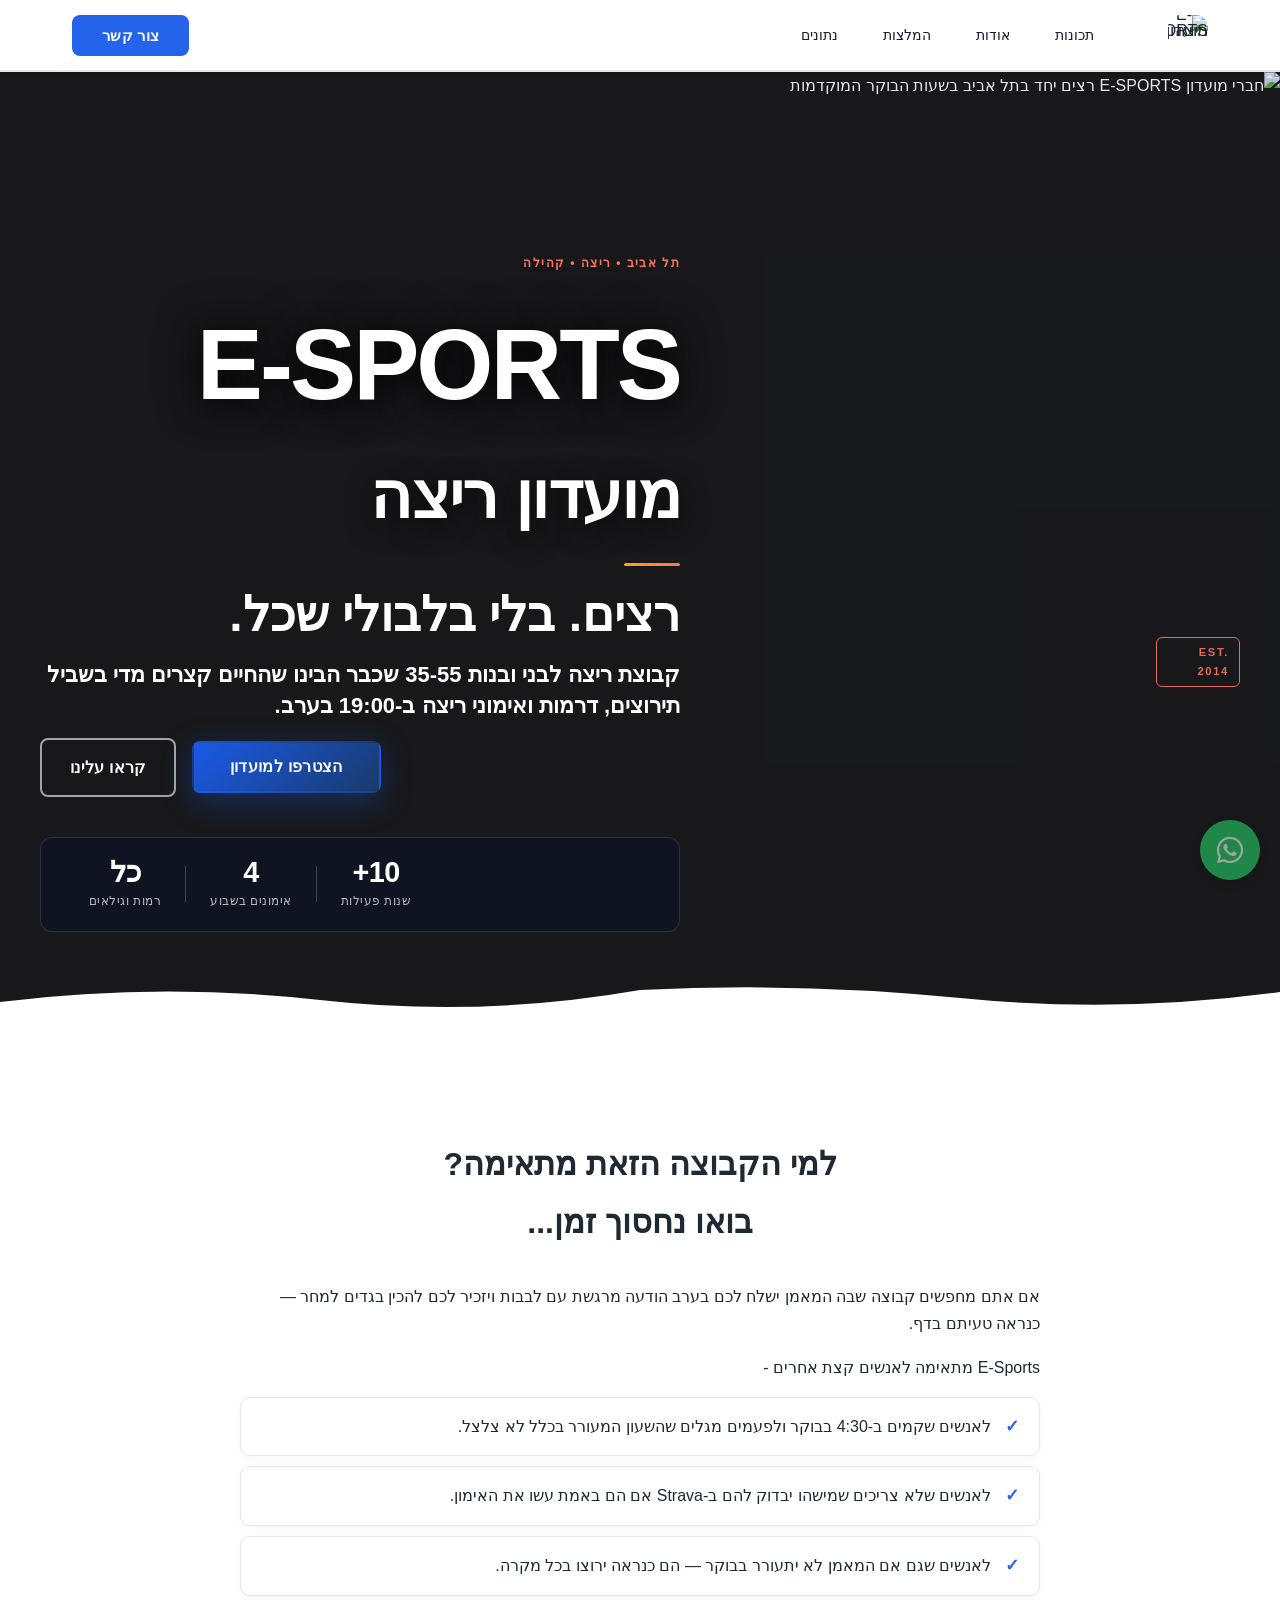
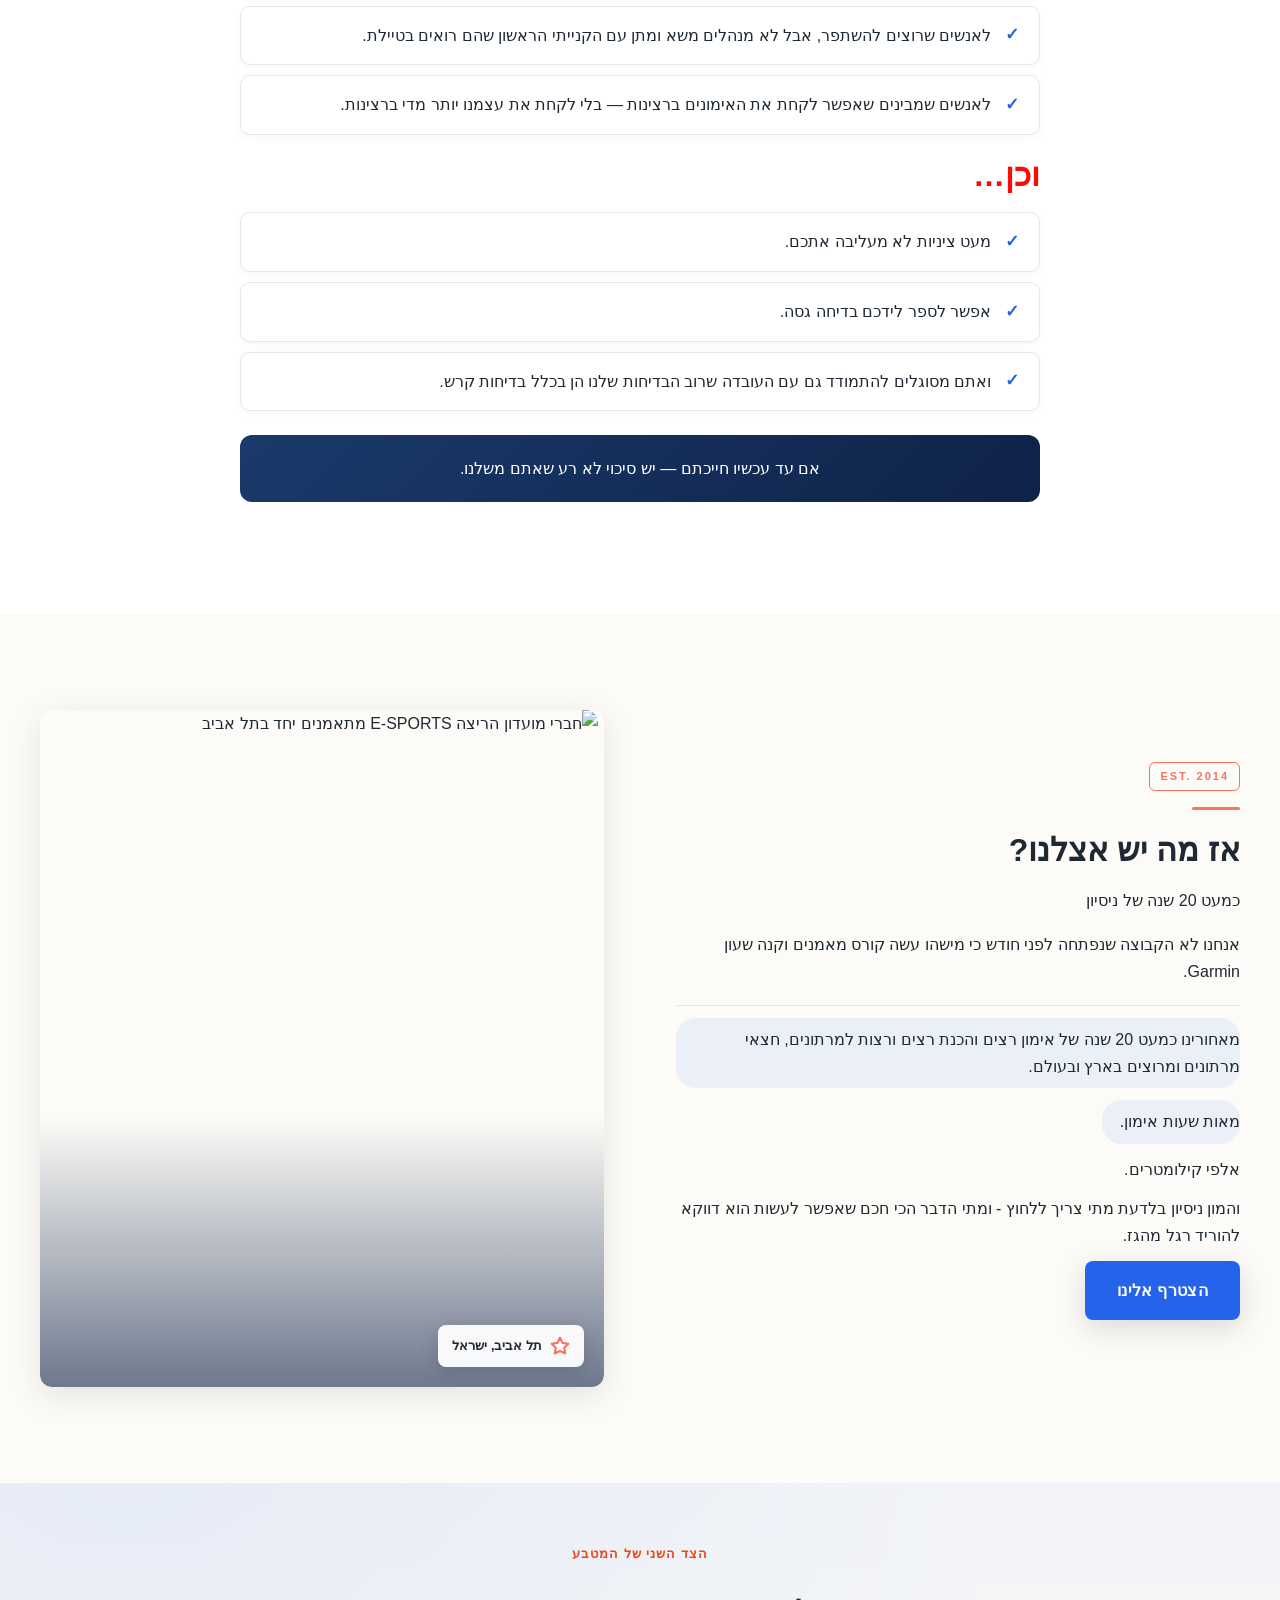
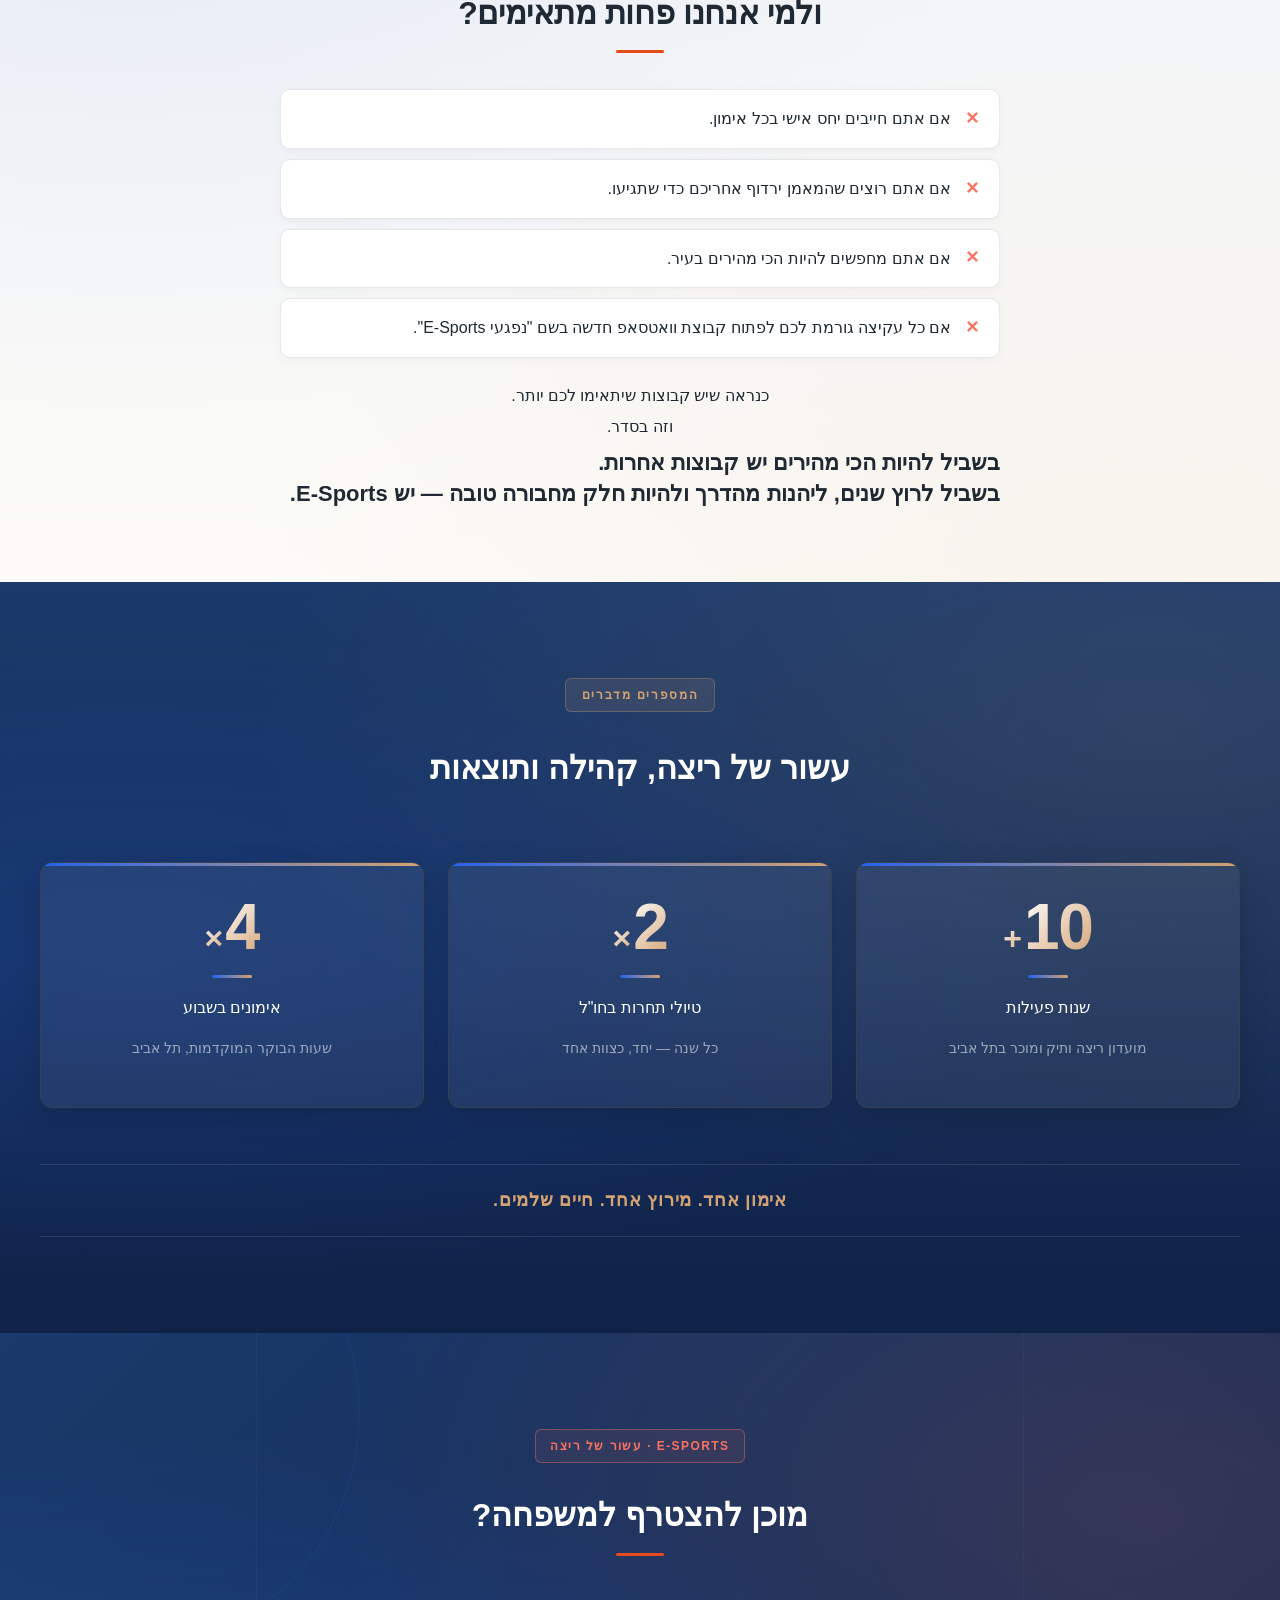
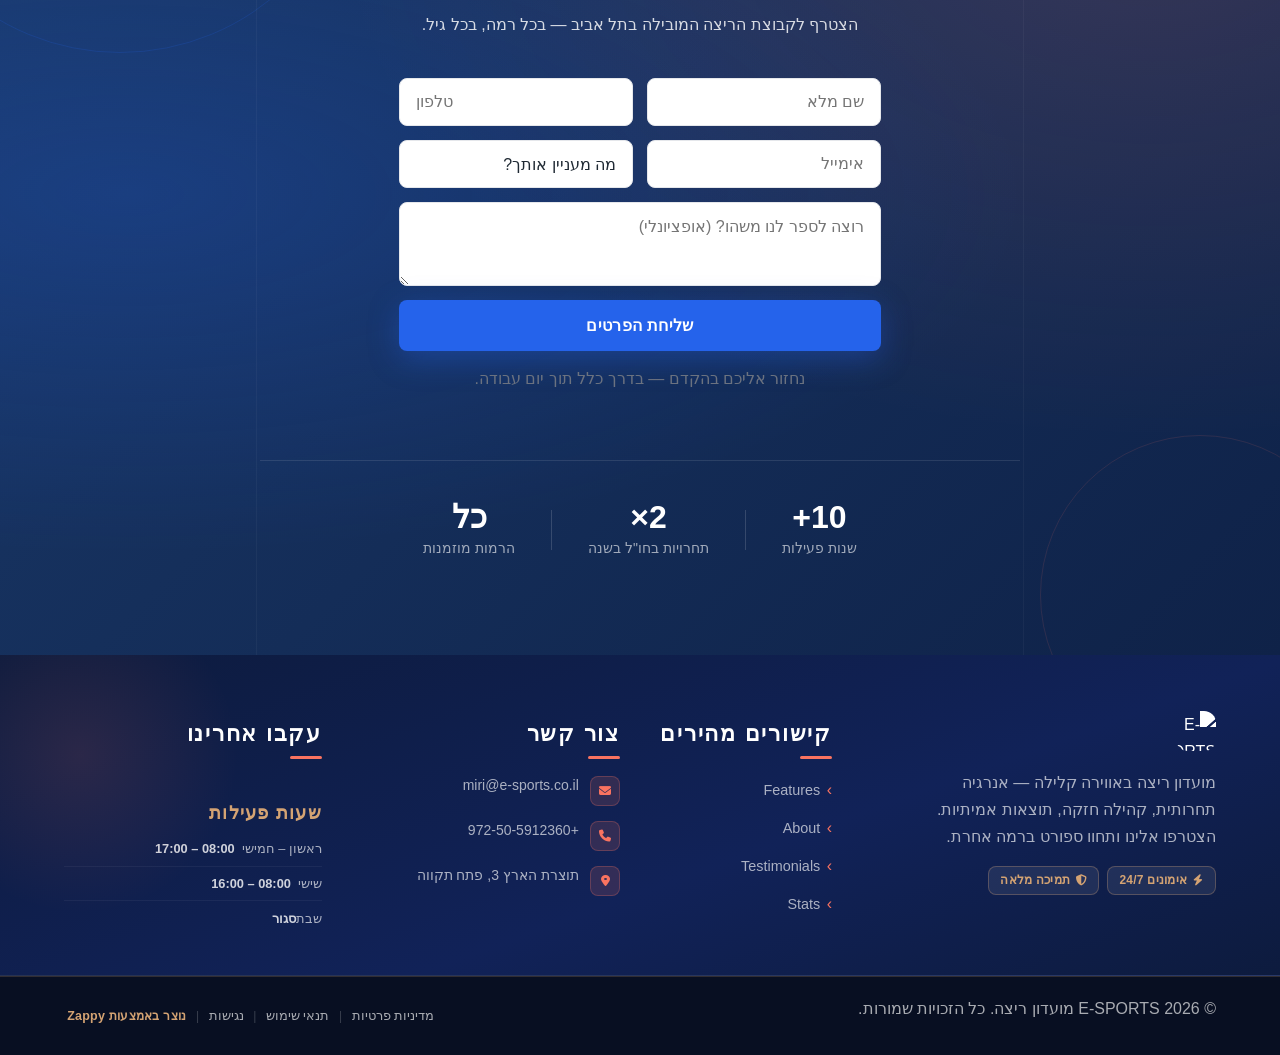
==== commit beca8d27: "Background sync: Progressive GitHub Sync" ====
--- a/public/index.html
+++ b/public/index.html
@@ -1 +1 @@
-<!doctype html><html dir="rtl" lang="he"><head><meta charset="UTF-8"><meta content="width=device-width,initial-scale=1" name="viewport"><meta content="index, follow" name="robots"><title>sports &amp; fitness — E-SPORTS מועדון ריצה</title><meta content="E-SPORTS is a Tel Aviv-based running club led by Eran Shomron, celebrating a decade of activity with a warm, family-like atmosphere. The club trains in the earl" name="description"><meta content="sports &amp; fitness, x sports fitness, sports and fitness, קבוצת ריצה, קבוצת ריצה בתל אביב" name="keywords"><link href="/assets/favicon.ico" rel="icon" type="image/x-icon"><link href="/assets/favicon-16x16.png" rel="icon" type="image/png" sizes="16x16"><link href="/assets/favicon-32x32.png" rel="icon" type="image/png" sizes="32x32"><link href="/assets/favicon-48x48.png" rel="icon" type="image/png" sizes="48x48"><link href="/assets/favicon-192x192.png" rel="icon" type="image/png" sizes="192x192"><link href="/assets/favicon-512x512.png" rel="icon" type="image/png" sizes="512x512"><link href="/assets/apple-touch-icon.png" rel="apple-touch-icon"><script>!function(){"use strict";var t="e66b48dd-0134-46da-aa96-6394e894cd96",e="https://api.zappy5.com/api/analytics/track",a=18e5,n=2592e6,o=!0,i=!0,r=!0;var s=function(){var e="zappy_visitor_"+t,a=null;try{if(a=localStorage.getItem(e)){var o=JSON.parse(a),i=Date.now();if(i-o.created<n)return o.lastSeen=i,localStorage.setItem(e,JSON.stringify(o)),o.id}}catch(t){console.warn("Zappy Analytics: LocalStorage not available")}var r="zv_"+Date.now()+"_"+Math.random().toString(36).substr(2,9);try{localStorage.setItem(e,JSON.stringify({id:r,created:Date.now(),lastSeen:Date.now()}))}catch(t){}return r}(),c=function(){var e="zappy_session_"+t,n=null;try{if(n=sessionStorage.getItem(e)){var o=JSON.parse(n),i=Date.now();if(i-o.timestamp<a)return o.timestamp=i,sessionStorage.setItem(e,JSON.stringify(o)),o.id}}catch(t){console.warn("Zappy Analytics: SessionStorage not available")}var r="zs_"+Date.now()+"_"+Math.random().toString(36).substr(2,9);try{sessionStorage.setItem(e,JSON.stringify({id:r,timestamp:Date.now()}))}catch(t){}return r}();function l(a,n){n=n||{};var o={website_id:t,event_type:a,page_path:window.location.pathname,referrer:document.referrer||"direct",visitor_id:s,session_id:c,metadata:n};if(navigator.sendBeacon){var i=new Blob([JSON.stringify(o)],{type:"application/json"});navigator.sendBeacon(e,i)}else fetch(e,{method:"POST",headers:{"Content-Type":"application/json"},body:JSON.stringify(o),keepalive:!0}).catch(function(t){console.warn("Zappy Analytics: Failed to track event",t)})}o&&l("pageview",{title:document.title,url:window.location.href}),i&&document.addEventListener("click",function(t){var e=t.target;if("BUTTON"===e.tagName||e.closest("button")){var a="BUTTON"===e.tagName?e:e.closest("button");l("click",{element:"button",text:a.textContent.trim().substring(0,100),id:a.id||null,class:a.className||null})}else if("A"===e.tagName||e.closest("a")){var n="A"===e.tagName?e:e.closest("a");l("navigation",{element:"link",text:n.textContent.trim().substring(0,100),href:n.href,external:n.hostname!==window.location.hostname})}},!0),r&&document.addEventListener("submit",function(t){var e=t.target;l("form_submit",{form_id:e.id||null,form_name:e.name||null,form_action:e.action||null,form_method:e.method||"GET"})},!0);var d=Date.now();window.addEventListener("beforeunload",function(){l("page_unload",{time_on_page:Math.floor((Date.now()-d)/1e3),page_path:window.location.pathname})}),window.zappyAnalytics={track:l,getVisitorId:function(){return s},getSessionId:function(){return c}}}()</script><script>!function(){"use strict";if(!window.zappyFireMarketingEvent){var t={begin_checkout:"checkout_started",purchase:"checkout_complete",add_to_cart:"add_to_cart",view_product:"view_product"},e={whatsapp_click:{ga4:"contact",meta:"Contact",gtm:"whatsapp_click",ecom:!1},phone_click:{ga4:"contact",meta:"Contact",gtm:"phone_click",ecom:!1},contact_form_submitted:{ga4:"generate_lead",meta:"Lead",gtm:"contact_form_submitted",ecom:!1},checkout_started:{ga4:"begin_checkout",meta:"InitiateCheckout",gtm:"begin_checkout",ecom:!0},checkout_complete:{ga4:"purchase",meta:"Purchase",gtm:"purchase",ecom:!0},product_inquiry:{ga4:"generate_lead",meta:"Lead",gtm:"product_inquiry",ecom:!1},add_to_cart:{ga4:"add_to_cart",meta:"AddToCart",gtm:"add_to_cart",ecom:!0},view_product:{ga4:"view_item",meta:"ViewContent",gtm:"view_item",ecom:!0}};window.zappyFlushPendingMetaEvents=m;var r=0,n=setInterval(function(){r++,m();var t=0;try{t=(window.__zappyPendingMetaEvents||[]).length}catch(t){}(0===t&&"function"==typeof window.fbq||r>60)&&clearInterval(n)},500);window.zappyFireMarketingEvent=function(r,n,a){try{a=a||{};var d=t[r]||r,m=e[d];if(!m)return;(n=n||{}).pagePath||n.page_path||(n.pagePath=i());var s="",h=!1,f=!1;if("checkout_complete"===d&&(h=!(!(s=String(n.orderId||n.order_id||n.transaction_id||""))||!function(t){if(!t)return!1;try{return"1"===window.sessionStorage.getItem(u(t))}catch(t){return!1}}(s)),f=!(!s||!p(s)),h&&f))return;if(!a.skipFirstParty&&!h)try{window.zappyAnalytics&&"function"==typeof window.zappyAnalytics.track&&window.zappyAnalytics.track(d,n)}catch(t){}if(!h){try{if(window.dataLayer=window.dataLayer||[],m.ecom){var w=o(d,n),y={};w.transaction_id&&(y.transaction_id=w.transaction_id),null!=w.value&&(y.value=w.value),w.currency&&(y.currency=w.currency),w.items&&(y.items=w.items),window.dataLayer.push({event:m.gtm,ecommerce:y}),"checkout_complete"!==d&&"checkout_started"!==d||window.dataLayer.push({event:d,ecommerce:y})}else{var v={event:m.gtm};for(var g in n)Object.prototype.hasOwnProperty.call(n,g)&&(v[g]=n[g]);window.dataLayer.push(v)}}catch(t){}try{"function"==typeof window.gtag&&window.gtag("event",m.ga4,o(d,n))}catch(t){}s&&function(t){if(t)try{window.sessionStorage.setItem(u(t),"1")}catch(t){}}(s)}try{if(f);else{var k=function(t,e){for(var r=c(e=e||{}),n=parseFloat(null!=e.value?e.value:null!=e.total?e.total:0)||0,a=String(e.currency||"USD").toUpperCase(),i=[],o=0,u=0;u<r.length;u++)r[u].item_id&&i.push(r[u].item_id),o+=r[u].quantity||1;if("checkout_complete"===t)return{value:n,currency:a,content_ids:i.length?i:void 0,content_type:"product",num_items:o||void 0,order_id:String(e.order_id||e.orderId||e.transaction_id||e.orderNumber||"")||void 0};if("checkout_started"===t)return{value:n,currency:a,content_ids:i.length?i:void 0,content_type:"product",num_items:o||parseInt(null!=e.itemCount?e.itemCount:0,10)||void 0};if("add_to_cart"===t){var d=String(e.productId||e.product_id||i[0]||"");return{value:n||(r[0]?r[0].price*r[0].quantity:0),currency:a,content_ids:d?[d]:i.length?i:void 0,content_type:"product",content_name:e.productName||e.product_name||r[0]&&r[0].item_name,num_items:parseInt(null!=e.quantity?e.quantity:o||1,10)||1}}if("view_product"===t){var p=String(e.productId||e.product_id||i[0]||"");return{value:n||parseFloat(null!=e.price?e.price:0)||0,currency:a,content_ids:p?[p]:i.length?i:void 0,content_type:"product",content_name:e.productName||e.product_name||r[0]&&r[0].item_name}}return"whatsapp_click"===t||"phone_click"===t?{content_name:"whatsapp_click"===t?"WhatsApp":"Phone",content_category:"contact"}:"contact_form_submitted"===t||"product_inquiry"===t?{content_name:"product_inquiry"===t?"Product inquiry":"Contact form",content_category:e.productName||e.product_name||void 0}:e}(d,n);"function"==typeof window.fbq?(window.fbq("track",m.meta,k),s&&l(s)):function(t,e,r){var n=_();if(r)for(var a=0;a<n.length;a++)if(n[a]&&n[a].orderId===r&&n[a].eventName===t)return;n.push({eventName:t,params:e||{},orderId:r||null})}(m.meta,k,"checkout_complete"===d?s:null)}}catch(t){}}catch(t){}};var a=Object.create(null);document.addEventListener("click",function(t){try{var e=t.target;if(!e)return;var r=h(e,".whatsapp-float, a.whatsapp-float, [data-zappy-whatsapp]"),n=function(t){for(var e=t;e&&e!==document;){if("A"===e.tagName)return e;e=e.parentElement}return null}(e),a=n&&n.href||"";if(r||n&&function(t){if(!t)return!1;var e=String(t).toLowerCase();return-1!==e.indexOf("wa.me/")||-1!==e.indexOf("api.whatsapp.com")||-1!==e.indexOf("whatsapp.com/send")||0===e.indexOf("whatsapp:")}(a)){if(!s("wa:"+a)){var c=r?"float":"link";window.zappyFireMarketingEvent("whatsapp_click",{source:c,href:a||null,pagePath:i()})}return}var o=h(e,".phone-header-btn, .nav-phone-btn, .call-btn, [data-zappy-phone]"),u="";if(n&&n.href&&0===String(n.href).toLowerCase().indexOf("tel:")?u=n.href:o&&o.href&&0===String(o.href).toLowerCase().indexOf("tel:")&&(u=o.href),o||u){var d="";return u&&(d=String(u).replace(/^tel:/i,"").trim()),void(s("tel:"+(d||o&&o.id||"btn"))||window.zappyFireMarketingEvent("phone_click",{source:o?"button":"link",phone:d||null,href:u||null,pagePath:i()}))}}catch(t){}},!0)}function i(){try{if(window.ZAPPY_CONFIG&&window.ZAPPY_CONFIG.currentPagePath)return window.ZAPPY_CONFIG.currentPagePath}catch(t){}try{return window.location.pathname||"/"}catch(t){return"/"}}function c(t){var e=(t=t||{}).items||t.cartItems||t.cart_items||t.lineItems||[];Array.isArray(e)||(e=[]);for(var r=[],n=0;n<e.length;n++){var a=e[n];if(a&&"object"==typeof a){var i=String(a.item_id||a.productId||a.product_id||a.id||"").trim(),c=String(a.item_name||a.productName||a.product_name||a.name||"").trim(),o=parseFloat(null!=a.price?a.price:null!=a.unitPrice?a.unitPrice:0)||0,u=Math.max(1,parseInt(null!=a.quantity?a.quantity:null!=a.qty?a.qty:1,10)||1);(i||c)&&r.push({item_id:i||c,item_name:c||i,price:o,quantity:u})}}return r}function o(t,e){var r=c(e=e||{}),n=parseFloat(null!=e.value?e.value:null!=e.total?e.total:0)||0,a=String(e.currency||"USD").toUpperCase();if("checkout_complete"===t)return{transaction_id:String(e.transaction_id||e.orderId||e.order_id||e.orderNumber||"")||void 0,value:n,currency:a,items:r};if("checkout_started"===t)return{value:n,currency:a,items:r};if("add_to_cart"===t){var o=r.length?r:[{item_id:String(e.productId||e.product_id||""),item_name:String(e.productName||e.product_name||""),price:parseFloat(null!=e.value?e.value:null!=e.price?e.price:0)||0,quantity:parseInt(null!=e.quantity?e.quantity:1,10)||1}].filter(function(t){return t.item_id||t.item_name});return{value:n||(o[0]?o[0].price*o[0].quantity:0),currency:a,items:o}}if("view_product"===t){var u=r.length?r:[{item_id:String(e.productId||e.product_id||""),item_name:String(e.productName||e.product_name||""),price:parseFloat(null!=e.price?e.price:null!=e.value?e.value:0)||0,quantity:1}].filter(function(t){return t.item_id||t.item_name});return{currency:a,value:n||(u[0]?u[0].price:0),items:u}}return"whatsapp_click"===t||"phone_click"===t?{method:"whatsapp_click"===t?"whatsapp":"phone",page_path:e.pagePath||i()}:"contact_form_submitted"===t||"product_inquiry"===t?{page_path:e.pagePath||i()}:e}function u(t){return"zappy_purchase_fired_"+String(t||"")}function d(t){return"zappy_purchase_meta_fired_"+String(t||"")}function p(t){if(!t)return!1;try{return"1"===window.sessionStorage.getItem(d(t))}catch(t){return!1}}function l(t){if(t)try{window.sessionStorage.setItem(d(t),"1")}catch(t){}}function _(){try{return Array.isArray(window.__zappyPendingMetaEvents)||(window.__zappyPendingMetaEvents=[]),window.__zappyPendingMetaEvents}catch(t){return[]}}function m(){if("function"==typeof window.fbq){var t=_().slice();try{window.__zappyPendingMetaEvents=[]}catch(t){}for(var e=0;e<t.length;e++){var r=t[e];if(r&&r.eventName&&(!r.orderId||!p(r.orderId)))try{window.fbq("track",r.eventName,r.params||{}),r.orderId&&l(r.orderId)}catch(t){}}}}function s(t){var e=Date.now();return!!(a[t]&&e-a[t]<800)||(a[t]=e,!1)}function h(t,e){return t&&t.closest?t.closest(e):null}}()</script><meta content="sports &amp; fitness — E-SPORTS מועדון ריצה" property="og:title"><meta content="E-SPORTS is a Tel Aviv-based running club led by Eran Shomron, celebrating a decade of activity with a warm, family-like atmosphere. The club trains in the earl" property="og:description"><meta content="summary_large_image" name="twitter:card"><meta content="sports &amp; fitness — E-SPORTS מועדון ריצה" name="twitter:title"><meta content="E-SPORTS is a Tel Aviv-based running club led by Eran Shomron, celebrating a decade of activity with a warm, family-like atmosphere. The club trains in the earl" name="twitter:description"><meta content="website" property="og:type"><meta content="he_IL" property="og:locale"><style>.skip-link{position:absolute;top:0;left:0;transform:translateY(-200%);padding:12px 18px;background:var(--bg-dark,#1a1a1a);color:var(--text-light,#fff);font-weight:600;border-radius:0 0 8px 0;z-index:10000}.skip-link:focus{transform:none;outline:2px solid var(--ring,#fff);outline-offset:2px}:focus-visible{outline:2px solid var(--ring,currentColor);outline-offset:3px}</style><link href="/assets/favicon.ico" rel="icon" type="image/x-icon"><link href="/assets/favicon-16x16.png" rel="icon" type="image/png" sizes="16x16"><link href="/assets/favicon-32x32.png" rel="icon" type="image/png" sizes="32x32"><link href="/assets/favicon-48x48.png" rel="icon" type="image/png" sizes="48x48"><link href="/assets/favicon-192x192.png" rel="icon" type="image/png" sizes="192x192"><link href="/assets/favicon-512x512.png" rel="icon" type="image/png" sizes="512x512"><link href="/assets/apple-touch-icon.png" rel="apple-touch-icon"><link href="https://cdn.jsdelivr.net/npm/vanilla-cookieconsent@3/dist/cookieconsent.css" rel="stylesheet"><style id="zappy-critical-above-fold-css">html{box-sizing:border-box;-webkit-text-size-adjust:100%}*,::after,::before{box-sizing:inherit}body{margin:0;min-width:320px;overflow-x:clip}img,svg,video{max-width:100%;height:auto}main{display:block}.container{width:min(100% - 32px,1200px);margin-inline:auto}.navbar,header .navbar,header[role=banner],nav.navbar{position:relative;z-index:1000;width:100%}.nav-container,.navbar .container{display:flex;align-items:center;justify-content:space-between;min-height:64px}.logo,.logo-link img{display:block;width:35px;height:35px;object-fit:contain}#navMenu,.nav-menu{list-style:none;margin:0;padding:0}#navMenu a,.nav-menu a,.navbar .nav-links a,.navbar a{color:inherit;text-decoration:none}#navMenu .sub-menu,.nav-menu .sub-menu,.navbar .sub-menu{display:none}.fa,.fa-brands,.fa-regular,.fa-solid,.fab,.far,.fas{display:inline-block;min-width:1em;text-align:center}html:not(#zappy-noop) .navbar:has(.nav-ecommerce-icons)>.phone-header-btn,html:not(#zappy-noop)[data-zappy-site-type=ecommerce] .phone-header-btn{display:none!important;visibility:hidden!important;width:0!important;height:0!important;pointer-events:none!important}.zappy-preview-empty-store-cta{display:none!important;visibility:hidden!important;height:0!important;max-height:0!important;overflow:hidden!important;margin:0!important;padding:0!important;border:0!important;box-shadow:none!important}.zappy-catalog-menu{background:var(--surface-color,var(--surface,linear-gradient(135deg,#f8f9fa 0,#fff 100%)));border-bottom:1px solid var(--border-color,#e5e7eb);padding:0;position:sticky;top:0;z-index:90}.zappy-catalog-menu.rtl,.zappy-catalog-menu[dir=rtl]{direction:rtl}.zappy-catalog-menu.ltr,.zappy-catalog-menu[dir=ltr]{direction:ltr}.catalog-menu-container{max-width:1440px;margin:0 auto;display:flex;align-items:center;gap:8px;padding:10px 24px;overflow:visible}.catalog-menu-categories,.catalog-menu-list{display:flex;align-items:center;gap:4px;flex-wrap:wrap;margin:0;padding:0;list-style:none}.catalog-menu-item{display:inline-flex;align-items:center;padding:8px 16px;font-size:14px;font-weight:500;color:var(--text-color,var(--text,#374151));text-decoration:none;border-radius:20px;white-space:nowrap}.catalog-menu-all{background:var(--primary-color,var(--primary,#111));color:var(--text-light,#fff)!important}.catalog-menu-parent{position:relative;display:inline-flex;align-items:center}.catalog-menu-trigger{display:inline-flex;align-items:center;gap:6px}.catalog-menu-chevron{flex-shrink:0}.catalog-menu-parent>.sub-menu{display:none!important;visibility:hidden!important;opacity:0!important;pointer-events:none!important}.hero-section,.index-hero-section,section[class*=hero]{position:relative;overflow:hidden}.hero-section,.index-hero-section{min-height:560px}section[data-hero-type*=fullscreen]{min-height:100vh}.hero-bg-image,.hero-bg-wrapper,section[class*=hero] [class*=hero-bg]{position:absolute;inset:0;width:100%;height:100%}.hero-bg-image img,.hero-bg-wrapper img,section[class*=hero] [data-hero-bg],section[class*=hero] img[data-hero-background=true]{width:100%!important;height:100%!important;object-fit:cover!important;display:block}.hero-content,section[class*=hero] .container{position:relative;z-index:2}@media(max-width:768px){:root{--header-height:72px;--total-header-height:72px;--zappy-mobile-menu-top:72px}html[data-zappy-site-type=ecommerce] body{padding-top:var(--total-header-height,72px)}html[data-zappy-site-type=ecommerce] body>.navbar:not(.zappy-catalog-menu),html[data-zappy-site-type=ecommerce] body>nav.navbar{position:fixed!important;top:0;left:0;right:0;z-index:100000;width:100%;margin-bottom:0}.zappy-catalog-menu{position:fixed;top:var(--header-height,72px);left:0;right:0;z-index:99999}.nav-container,.navbar .container{min-height:60px}#navMenu,.nav-menu{max-width:100vw;overflow-x:hidden}.hero-section,.index-hero-section,section[class*=hero],section[data-hero-type*=fullscreen]{min-height:100svh}.hero-bg-image,.hero-bg-wrapper,.hero-scrim{min-height:100svh}}:root{--nav-bg:#FFFFFF}.navbar{background-color:#fff!important}/* ZAPPY_ANNOUNCEMENT_HEADER_OFFSET_CSS_V3 */ :root{--zappy-header-stack-height:calc(var(--zappy-announcement-height, 40px) + var(--header-height, 72px))}body:has(.zappy-announcement-bar) .navbar:not(.zappy-catalog-menu):not(.mobile-search-panel),body:has(.zappy-announcement-bar) header.navbar,body:has(.zappy-announcement-bar) nav.navbar:not(.zappy-catalog-menu){top:var(--zappy-announcement-height,40px)!important}[data-zappy-content-align]{display:flex!important;flex-direction:column!important}[data-zappy-content-align^=top-]{justify-content:flex-start!important}[data-zappy-content-align^=center-],[data-zappy-content-align^=lower-],[data-zappy-content-align^=upper-]{justify-content:center!important}[data-zappy-content-align^=bottom-]{justify-content:flex-end!important}[data-zappy-content-align$="-left"],[data-zappy-content-align$="-mid-left"]{align-items:flex-start!important;text-align:start!important}[data-zappy-content-align$="-center"]{align-items:center!important;text-align:center!important}[data-zappy-content-align$="-mid-right"],[data-zappy-content-align$="-right"]{align-items:flex-end!important;text-align:end!important}[data-zappy-content-align] [data-zappy-align-target]{margin-left:auto;margin-right:auto}[data-zappy-content-align$="-center"] [data-zappy-align-target],[data-zappy-content-align$="-center"] [data-zappy-align-target]>*{text-align:center!important}</style><link href="/styles.css" rel="stylesheet"><script>window.ZAPPY_WEBSITE_ID="e66b48dd-0134-46da-aa96-6394e894cd96",window.ZAPPY_API_BASE="https://api.zappy5.com"</script><link href="/assets/site-index-hero-image-1-1779807296117-ikqz61.webp?v=1779807299263" rel="preload" as="image" fetchpriority="high"><style id="zappy-dropdown-submenu-styles">#navMenu li:has(.sub-menu),.nav-menu li:has(.sub-menu),.navbar li:has(.sub-menu),nav li:has(.sub-menu){position:relative}#navMenu .sub-menu,.nav-menu .sub-menu,.navbar .sub-menu,nav .sub-menu{display:block!important;position:absolute!important;top:100%;left:0;min-width:220px;border-radius:8px;box-shadow:0 8px 25px rgba(0,0,0,.15);padding:8px 0;opacity:0;visibility:hidden;transform:translateY(10px);transition:all .3s ease;z-index:1000;list-style:none;pointer-events:none}#navMenu li:hover>.sub-menu,.nav-menu li:hover>.sub-menu,.navbar li:hover>.sub-menu,nav li:hover>.sub-menu{opacity:1!important;visibility:visible!important;transform:translateY(0)!important;pointer-events:auto!important}.sub-menu li{list-style:none;margin:0;padding:0}.sub-menu a{display:block!important;padding:10px 16px!important;color:var(--text-dark,#333)!important;font-weight:500;text-decoration:none;white-space:nowrap;transition:background-color .2s}.sub-menu .zappy-nav-child>a{padding-left:28px!important;font-size:.9em!important;opacity:.85!important}[dir=rtl] .sub-menu .zappy-nav-child>a,html[lang=ar] .sub-menu .zappy-nav-child>a,html[lang=he] .sub-menu .zappy-nav-child>a{padding-left:10px!important;padding-right:28px!important}.sub-menu .zappy-nav-parent>a{font-weight:600!important}.sub-menu a:hover{background-color:#f5f5f5}[dir=rtl] .nav-menu .sub-menu,[dir=rtl] .navbar .sub-menu,[dir=rtl] nav .sub-menu,html[lang=ar] .nav-menu .sub-menu,html[lang=ar] .navbar .sub-menu,html[lang=ar] nav .sub-menu,html[lang=he] .nav-menu .sub-menu,html[lang=he] .navbar .sub-menu,html[lang=he] nav .sub-menu{left:auto!important;right:0!important}.sub-menu:empty,.sub-menu:not(:has(li)):not(:has(> a)),.sub-menu:not(:has(li:not(.zappy-hidden-menu-item))):not(:has(> a)){display:none!important;opacity:0!important;visibility:hidden!important;pointer-events:none!important}li:has(.menu-group-title):hover>.sub-menu{opacity:1!important;visibility:visible!important;transform:translateY(0)!important;pointer-events:auto!important}#navMenu>li>.menu-group-title,.nav-menu>li>.menu-group-title{display:inline-block;padding:.5rem 1rem;cursor:default;user-select:none}@media (max-width:768px){#navMenu .sub-menu,.nav-menu .sub-menu,.navbar .sub-menu,nav .sub-menu{position:static!important;transform:none!important;box-shadow:none!important;background:0 0!important;max-height:0;overflow:hidden;opacity:0;visibility:hidden;transition:max-height .3s ease,opacity .3s ease;padding:0!important;border-radius:0!important}#navMenu .sub-menu.mobile-expanded,.nav-menu .sub-menu.mobile-expanded,.navbar .sub-menu.mobile-expanded{max-height:none!important;overflow-y:visible!important;opacity:1!important;visibility:visible!important;padding:8px 0 8px 16px!important}[dir=rtl] .sub-menu.mobile-expanded,html[lang=he] .sub-menu.mobile-expanded{padding:8px 16px 8px 0!important}#navMenu li:hover>.sub-menu,.nav-menu li:hover>.sub-menu,.navbar li:hover>.sub-menu,nav li:hover>.sub-menu{opacity:0;visibility:hidden;pointer-events:none}#navMenu li>.sub-menu.mobile-expanded,.nav-menu li>.sub-menu.mobile-expanded,.navbar li>.sub-menu.mobile-expanded,nav li>.sub-menu.mobile-expanded{opacity:1!important;visibility:visible!important;pointer-events:auto!important}#navMenu li:has(.sub-menu),.nav-menu li:has(.sub-menu),.navbar li:has(.sub-menu),nav li:has(.sub-menu){display:flex!important;flex-wrap:wrap!important;align-items:center!important;position:relative!important;min-height:44px!important}#navMenu li:has(.sub-menu)>a,.nav-menu li:has(.sub-menu)>a,.navbar li:has(.sub-menu)>a,nav li:has(.sub-menu)>a{flex:1!important;min-width:0!important}#navMenu li:has(.sub-menu)>.menu-group-title,.nav-menu li:has(.sub-menu)>.menu-group-title,.navbar li:has(.sub-menu)>.menu-group-title,nav li:has(.sub-menu)>.menu-group-title{flex:1!important;min-width:0!important;display:flex!important;align-items:center!important;padding:12px 16px!important;min-height:44px!important;line-height:1.4!important;font-weight:600!important;box-sizing:border-box!important}#navMenu li:has(.sub-menu)>.sub-menu,.nav-menu li:has(.sub-menu)>.sub-menu,.navbar li:has(.sub-menu)>.sub-menu,nav li:has(.sub-menu)>.sub-menu{flex-basis:100%!important;width:100%!important}#navMenu li:has(.sub-menu)>a [class*=arrow],#navMenu li:has(.sub-menu)>a [class*=chevron],.nav-menu li:has(.sub-menu)>a .fa-angle-down,.nav-menu li:has(.sub-menu)>a .fa-chevron-down,.nav-menu li:has(.sub-menu)>a [class*=arrow],.nav-menu li:has(.sub-menu)>a [class*=chevron],nav li:has(.sub-menu)>a [class*=arrow],nav li:has(.sub-menu)>a [class*=chevron]{display:none!important;visibility:hidden!important}.mobile-submenu-toggle{display:flex!important;align-items:center!important;justify-content:center!important;width:44px!important;height:auto!important;background:0 0!important;border:none!important;cursor:pointer!important;color:var(--text-dark)!important;position:static!important;flex-shrink:0!important;align-self:stretch!important;z-index:2!important;padding:0!important;margin:0!important}.mobile-submenu-toggle::after{content:''!important;width:0!important;height:0!important;border-left:6px solid transparent!important;border-right:6px solid transparent!important;border-top:7px solid currentColor!important;transition:transform .3s ease!important}.mobile-submenu-toggle.expanded::after{transform:rotate(180deg)!important}.sub-menu a{padding:10px 0!important;display:block!important;color:var(--text-dark)!important;white-space:normal!important}.sub-menu .zappy-nav-child>a{padding-left:28px!important;font-size:.9em!important;opacity:.85!important}[dir=rtl] .sub-menu .zappy-nav-child>a,html[lang=ar] .sub-menu .zappy-nav-child>a,html[lang=he] .sub-menu .zappy-nav-child>a{padding-left:0!important;padding-right:28px!important}.sub-menu .zappy-nav-parent>a{font-weight:600!important}#navMenu.active,.nav-menu.active{max-width:100vw!important;overflow-x:hidden!important;box-sizing:border-box!important}.navbar .sub-menu li a,.zappy-products-dropdown .sub-menu a,nav.navbar .sub-menu li a{color:var(--text-dark)!important}}@media (min-width:769px){.mobile-submenu-toggle{display:none!important}}</style><style id="zappy-widget-visibility">html[dir=rtl] .whatsapp-float{right:20px!important;left:auto!important}html:not([dir]) .whatsapp-float,html[dir=ltr] .whatsapp-float{left:20px!important;right:auto!important}html[dir=rtl] #mic-access-tool-general-button,html[dir=rtl] #mic-init-access-tool #mic-access-tool-general-button,html[dir=rtl] #mic-init-access-tool .mic-access-tool-general-button,html[dir=rtl] ._access-icon,html[dir=rtl] .mic-access-tool-general-button{left:20px!important;right:auto!important}html:not([dir]) #mic-access-tool-general-button,html:not([dir]) #mic-init-access-tool #mic-access-tool-general-button,html:not([dir]) #mic-init-access-tool .mic-access-tool-general-button,html:not([dir]) ._access-icon,html:not([dir]) .mic-access-tool-general-button,html[dir=ltr] #mic-access-tool-general-button,html[dir=ltr] #mic-init-access-tool #mic-access-tool-general-button,html[dir=ltr] #mic-init-access-tool .mic-access-tool-general-button,html[dir=ltr] ._access-icon,html[dir=ltr] .mic-access-tool-general-button{right:20px!important;left:auto!important}@media (max-width:768px){.whatsapp-float{display:flex!important}}@media (min-width:769px){.whatsapp-float{display:flex!important}}@media (max-width:768px){#mic-access-tool-general-button,#mic-init-access-tool #mic-access-tool-general-button,#mic-init-access-tool .mic-access-tool-general-button,._access-icon,.mic-access-tool-general-button{display:flex!important;visibility:visible!important;opacity:1!important;pointer-events:auto!important}#mic-access-tool-box.opened-mic-access-tool,#mic-init-access-tool #mic-access-tool-box.opened-mic-access-tool,.mic-access-tool-box.opened-mic-access-tool{visibility:visible!important;opacity:1!important;pointer-events:auto!important}}@media (min-width:769px){#mic-access-tool-general-button,#mic-init-access-tool #mic-access-tool-general-button,#mic-init-access-tool .mic-access-tool-general-button,._access-icon,.mic-access-tool-general-button{display:flex!important;visibility:visible!important;opacity:1!important;pointer-events:auto!important}#mic-access-tool-box.opened-mic-access-tool,#mic-init-access-tool #mic-access-tool-box.opened-mic-access-tool,.mic-access-tool-box.opened-mic-access-tool{visibility:visible!important;opacity:1!important;pointer-events:auto!important}}</style></head><body><a href="#main" class="skip-link">דלג לתוכן הראשי</a><nav class="navbar" dir="rtl"><button aria-label="Menu" class="mobile-toggle" id="mobileToggle"><svg viewBox="0 0 24 24" fill="none" height="24" width="24" class="hamburger-icon" style="display:block !important"><path d="M3 12h18M3 6h18M3 18h18" stroke="currentColor" stroke-linecap="round" stroke-width="2"></path></svg> <svg viewBox="0 0 24 24" fill="none" height="24" width="24" class="close-icon" style="display:none !important"><path d="M18 6L6 18M6 6l12 12" stroke="currentColor" stroke-linecap="round" stroke-width="2"></path></svg></button> <button aria-label="Call" class="phone-header-btn" data-phone="+972505912360"><svg viewBox="0 0 24 24" fill="currentColor" height="20" width="20"><path d="M22 16.92v3a2 2 0 0 1-2.18 2 19.79 19.79 0 0 1-8.63-3.07 19.5 19.5 0 0 1-6-6 19.79 19.79 0 0 1-3.07-8.67A2 2 0 0 1 4.11 2h3a2 2 0 0 1 2 1.72 12.84 12.84 0 0 0 .7 2.81 2 2 0 0 1-.45 2.11L8.09 9.91a16 16 0 0 0 6 6l1.27-1.27a2 2 0 0 1 2.11-.45 12.84 12.84 0 0 0 2.81.7A2 2 0 0 1 22 16.92z"></path></svg></button><div class="nav-container"><div class="nav-right-group"><div class="nav-brand"><a href="/" class="logo-link"><img alt="E-SPORTS מועדון ריצה" decoding="async" height="35" src="/assets/e-sports-sports-fitness-logo-1779807124542-zqoc20.webp?v=1779807124963-5pru4r" width="35" class="logo"></a></div><ul class="nav-menu" id="navMenu"><li><a href="#features">תכונות</a></li><li><a href="#about">אודות</a></li><li><a href="#testimonials">המלצות</a></li><li><a href="#stats">נתונים</a></li></ul></div><div class="nav-cta-container"><a href="#cta" class="nav-cta-btn">צור קשר</a></div></div></nav><script>window.addEventListener("load",function(){const e=document.querySelector(".navbar, nav, header");if(!e)return void console.log("[Navbar] Navbar element not found");let t=document.getElementById("mobileToggle")||document.querySelector(".mobile-toggle")||document.querySelector(".hamburger")||document.querySelector(".hamburger-menu")||document.querySelector(".menu-toggle")||document.querySelector(".burger-menu")||document.querySelector('[aria-label="Menu"]')||document.querySelector('[aria-label="תפריט"]');const n=document.querySelector(".phone-header-btn"),o=window.getComputedStyle(e);let r=o.backgroundColor;if(console.log("[Navbar] Initial navbar background:",r),"transparent"===r||"rgba(0, 0, 0, 0)"===r||r.startsWith("rgba")&&r.includes(", 0)")){const e=o.backgroundImage;if(e&&"none"!==e)console.log("[Navbar] Navbar has background image/gradient, using dark text"),r="rgb(240, 240, 240)";else{const e=window.getComputedStyle(document.body).backgroundColor;console.log("[Navbar] Navbar transparent, using body background:",e),r=e}}const a=r.match(/\d+/g);if(a&&a.length>=3){const e=(.299*parseInt(a[0])+.587*parseInt(a[1])+.114*parseInt(a[2]))/255;console.log("[Navbar] Mobile button colors preserved from Claude CSS (luminance:",e.toFixed(2)+")");const o=document.createElement("style");o.id="zappy-mobile-nav-fix";document.documentElement.lang;document.documentElement.dir,o.textContent='\n        /* Hide mobile buttons on desktop, show only on mobile */\n        @media (min-width: 769px) {\n          .mobile-toggle,\n          .phone-header-btn {\n            display: none !important;\n          }\n        }\n        \n        /* Show and position mobile buttons correctly on mobile */\n        @media (max-width: 768px) {\n          .navbar,\n          nav.navbar {\n            min-height: 70px !important;\n          }\n\n          .mobile-toggle,\n          .phone-header-btn {\n            position: absolute !important;\n            top: 0 !important;\n            bottom: 0 !important;\n            margin-top: auto !important;\n            margin-bottom: auto !important;\n            transform: none !important;\n            z-index: 1001 !important;\n            display: flex !important;\n            align-items: center !important;\n            justify-content: center !important;\n            width: 36px !important;\n            height: 36px !important;\n            border-radius: 50% !important;\n            border: none !important;\n            cursor: pointer !important;\n            padding: 6px !important;\n            background: none !important;\n            color: var(--nav-text, var(--text-dark)) !important;\n            touch-action: manipulation !important;\n            -webkit-tap-highlight-color: transparent !important;\n          }\n\n          html[data-zappy-site-type="ecommerce"] .phone-header-btn,\n          body[data-zappy-site-type="ecommerce"] .phone-header-btn,\n          html[data-zappy-site-type="ecommerce"] header .phone-header-btn,\n          html[data-zappy-site-type="ecommerce"] nav .phone-header-btn {\n            display: none !important;\n            visibility: hidden !important;\n            width: 0 !important;\n            height: 0 !important;\n            min-width: 0 !important;\n            overflow: hidden !important;\n          }\n          \n          /* LTR positioning (default): hamburger LEFT, phone RIGHT */\n          html:not([dir="rtl"]):not([lang="he"]):not([lang="ar"]) .mobile-toggle,\n          html[dir="ltr"] .mobile-toggle {\n            left: 12px !important;\n            right: auto !important;\n          }\n          html:not([dir="rtl"]):not([lang="he"]):not([lang="ar"]) .phone-header-btn,\n          html[dir="ltr"] .phone-header-btn {\n            right: 12px !important;\n            left: auto !important;\n          }\n          \n          /* RTL positioning: hamburger RIGHT, phone LEFT */\n          html[dir="rtl"] .mobile-toggle,\n          html[lang="he"] .mobile-toggle,\n          html[lang="ar"] .mobile-toggle {\n            right: 12px !important;\n            left: auto !important;\n          }\n          html[dir="rtl"] .phone-header-btn,\n          html[lang="he"] .phone-header-btn,\n          html[lang="ar"] .phone-header-btn {\n            left: 12px !important;\n            right: auto !important;\n          }\n          \n          /* CRITICAL: Ensure nav-container has min-height on mobile */\n          /* All children are positioned absolutely/fixed on mobile, so height:auto collapses to 0 */\n          .nav-container {\n            min-height: 70px !important;\n            position: relative !important;\n          }\n          \n          /* Ensure SVG icons are properly sized and inherit color */\n          .mobile-toggle svg,\n          .phone-header-btn svg {\n            width: 24px !important;\n            height: 24px !important;\n            /* Don\'t force display - let JavaScript control hamburger/close toggle */\n          }\n          \n          /* Reset nav-cta-container on mobile - remove desktop box-shadow/padding */\n          /* that creates a visible ghost box when CTA button is hidden */\n          .nav-cta-container {\n            box-shadow: none !important;\n            padding: 0 !important;\n          }\n          \n          /* Hide nav-cta-container entirely on mobile when there\'s no lang-switcher */\n          /* (only the CTA button is inside, and it\'s hidden on mobile) */\n          .nav-cta-container:not(:has(.lang-switcher)) {\n            display: none !important;\n          }\n          \n          /* CRITICAL: Prevent hero image fade gradient from bleeding over headline text */\n          /* The .image-fade-gradient has bottom: -30px (extends below parent) */\n          /* On mobile stacked layout, this overlaps the h1 text below the image */\n          .hero-image-column {\n            overflow: hidden !important;\n          }\n          .image-fade-gradient {\n            bottom: 0 !important;\n          }\n          \n          /* Hide desktop language switcher on mobile - hamburger menu handles it */\n          /* High specificity to override stored CSS */\n          .lang-switcher,\n          .nav-cta-container .lang-switcher,\n          .nav-container .lang-switcher,\n          .navbar .lang-switcher,\n          .navbar .nav-cta-container .lang-switcher {\n            display: none !important;\n          }\n        }\n      ';const r=document.getElementById("zappy-mobile-nav-fix");r&&r.remove(),document.head.appendChild(o),console.log("[Navbar] Critical CSS injected for mobile nav positioning");const i=window.innerWidth<=768;if(t){const e=t.querySelector(".hamburger-icon"),n=t.querySelector(".close-icon");e&&(e.style.setProperty("width","24px","important"),e.style.setProperty("height","24px","important"),e.style.setProperty("display","block","important")),n&&(n.style.setProperty("width","24px","important"),n.style.setProperty("height","24px","important"),n.style.setProperty("display","none","important")),i?(t.style.setProperty("position","absolute","important"),t.style.setProperty("top","0","important"),t.style.setProperty("bottom","0","important"),t.style.setProperty("margin-top","auto","important"),t.style.setProperty("margin-bottom","auto","important"),t.style.setProperty("transform","none","important"),t.style.setProperty("z-index","1001","important"),t.style.removeProperty("left"),t.style.removeProperty("right"),console.log("[Navbar] Mobile toggle positioning applied (mobile viewport)")):(t.style.removeProperty("position"),t.style.removeProperty("top"),t.style.removeProperty("transform"),t.style.removeProperty("z-index"),t.style.removeProperty("left"),t.style.removeProperty("right"),console.log("[Navbar] Desktop viewport - cleared mobile toggle inline positioning"))}if(n){const e=n.querySelector("svg");e&&(e.style.width="24px",e.style.height="24px",e.setAttribute("width","24"),e.setAttribute("height","24")),i?(n.style.setProperty("position","absolute","important"),n.style.setProperty("top","0","important"),n.style.setProperty("bottom","0","important"),n.style.setProperty("margin-top","auto","important"),n.style.setProperty("margin-bottom","auto","important"),n.style.setProperty("transform","none","important"),n.style.setProperty("z-index","1001","important"),n.style.removeProperty("left"),n.style.removeProperty("right"),console.log("[Navbar] Phone button positioning applied (mobile viewport)")):(n.style.removeProperty("position"),n.style.removeProperty("top"),n.style.removeProperty("transform"),n.style.removeProperty("z-index"),n.style.removeProperty("left"),n.style.removeProperty("right"),console.log("[Navbar] Desktop viewport - cleared phone button inline positioning"))}}else console.log("[Navbar] Could not parse background color:",r);t=document.getElementById("mobileToggle")||document.querySelector(".mobile-toggle")||document.querySelector(".hamburger")||document.querySelector(".hamburger-menu")||document.querySelector(".menu-toggle")||document.querySelector(".burger-menu")||document.querySelector('[aria-label="Menu"]')||document.querySelector('[aria-label="תפריט"]');const i=document.getElementById("navMenu")||document.querySelector(".nav-menu")||document.querySelector(".nav-links")||document.querySelector("nav ul:not(.submenu)");if(!t||!i)return void console.log("[Navbar] Mobile toggle or menu not found:",{toggle:!!t,menu:!!i});i.id||(i.id="navMenu"),console.log("[Navbar] Initializing mobile menu...");const l=t.cloneNode(!0);t.parentNode.replaceChild(l,t);var s=0;function p(e){var t=Date.now();t-s<300||(s=t,function(e){e.preventDefault(),e.stopPropagation();const t=l.querySelector(".hamburger-icon"),n=l.querySelector(".close-icon");i.classList.contains("active")?(i.classList.remove("active"),t&&t.style.setProperty("display","block","important"),n&&n.style.setProperty("display","none","important"),document.body.style.overflow="",console.log("[Navbar] Menu closed")):(i.classList.add("active"),t&&t.style.setProperty("display","none","important"),n&&n.style.setProperty("display","block","important"),document.body.style.overflow="hidden",console.log("[Navbar] Menu opened"))}(e))}l.addEventListener("click",p),l.addEventListener("touchend",p),i.querySelectorAll("a").forEach(function(e){e.addEventListener("click",function(){if("#"===this.getAttribute("href"))return;const e=l.querySelector(".hamburger-icon"),t=l.querySelector(".close-icon");i.classList.remove("active"),e&&e.style.setProperty("display","block","important"),t&&t.style.setProperty("display","none","important"),document.body.style.overflow="",console.log("[Navbar] Menu closed (link clicked)")})});var m=i.querySelectorAll(".dropdown-toggle");m.forEach(function(e){e.addEventListener("click",function(e){e.preventDefault(),e.stopPropagation();var t=this.closest(".nav-dropdown");t&&(t.parentNode.querySelectorAll(".nav-dropdown.open").forEach(function(e){e!==t&&e.classList.remove("open")}),t.classList.toggle("open"),console.log("[Navbar] Dropdown toggled:",t.classList.contains("open")?"open":"closed"))})}),document.addEventListener("click",function(e){e.target.closest(".nav-dropdown")||document.querySelectorAll(".nav-dropdown.open").forEach(function(e){e.classList.remove("open")})}),console.log("[Navbar] Dropdown handlers initialized for "+m.length+" dropdowns"),n&&n.addEventListener("click",function(){const e=document.querySelectorAll('a[href^="tel:"]'),t=e.length>0?e[0].getAttribute("href").replace("tel:",""):"+972-50-5912360";window.location.href="tel:"+t,console.log("[Navbar] Phone button clicked")}),console.log("[Navbar] Mobile menu initialized successfully")})</script><main id="main"><section class="index-hero-section" data-band-index="0" data-layout-spec="בית-hero" dir="rtl" id="hero" data-hero-type="fullscreen-scrim" data-zappy-bg-color="" data-zappy-bg-overlay-color="#0a1228" data-zappy-bg-overlay-opacity="10" data-zappy-bg-video-type="" data-zappy-bg-video-url="" style="position:relative;overflow:hidden"><div class="index-hero-bg"><div style="position:absolute;top:0px !important;left:0px !important;width:100%;height:100%;max-width:none;margin-left:0px !important;margin-right:0px !important;z-index:1 !important;overflow:hidden;inset:0;max-height:none" data-element-id="img-1779806703002-3b5u1m20v" data-element-type="image" data-zappy-wrapper-margins-applied="true" data-zappy-zoom-clip="true" data-zappy-zoom-wrapper="true" data-zappy-zoom-wrapper-align="center" data-zappy-zoom-wrapper-height="763px" data-zappy-zoom-wrapper-width="1213px" data-zappy-zoom-wrapper-width-mode="full"><img alt="חברי מועדון E-SPORTS רצים יחד בתל אביב בשעות הבוקר המוקדמות" decoding="async" height="700" src="/assets/site-index-hero-image-1-1779807296117-ikqz61.webp?v=1779807299263" width="1200" data-element-id="img-1779806703002-3b5u1m20v" data-element-type="image" data-context="Dramatic early morning running scene in Tel Aviv, a group of energetic runners on a city promenade or park path at sunrise, warm golden light, motion blur suggesting speed, community atmosphere, diverse ages and fitness levels running together, cinematic wide-angle shot, vibrant and inspiring sports photography" data-placeholder="index-hero-image-1" data-zappy-object-position="39% 57%" data-zappy-original-height="762.8125" data-zappy-original-width="1213.3333740234375" data-zappy-zoom="1" fetchpriority="high" loading="eager" style="width:100%;height:100%;object-fit:cover;object-position:39% 57%;margin:0;position:absolute;max-width:none;max-height:none;display:block !important;inset:0" data-hero-background="true" data-hero-bg="true" data-zappy-hero-img-base-blend="normal" data-zappy-hero-img-base-opacity="1"></div></div><div class="index-hero-scrim" aria-hidden="true" style="display:none" data-zappy-original-bg="hidden"></div><div class="zappy-hero-overlay" style="position:absolute;inset:0;z-index:1;background:rgba(10, 18, 40, 0.1);pointer-events:none"></div><div class="index-hero-est-badge" aria-hidden="true" style="position:relative;z-index:2">EST. 2014</div><div class="index-hero-container" style="position:relative;z-index:2"><div class="index-hero-content"><p><span class="index-hero-label">תל אביב • ריצה • קהילה</span></p><h1 class="index-hero-headline">E-SPORTS<br><span class="index-hero-headline-sub">מועדון ריצה</span></h1><div class="index-hero-accent-line" aria-hidden="true"></div><h3 class="index-hero-subheading"></h3><h1><span style="color:#ffffff !important">רצים. בלי בלבולי שכל.</span></h1><h3><span style="color:#ffffff !important">קבוצת ריצה לבני ובנות 35-55 שכבר הבינו שהחיים קצרים מדי בשביל תירוצים, דרמות ואימוני ריצה ב-19:00 בערב.</span></h3><div class="index-hero-ctas"><a href="#cta" class="btn btn-primary index-hero-btn-primary" data-element-id="btn-1779806702997-2exzmm8yg" data-element-type="button" data-native-element="true" style="outline:none;border-color:transparent !important;color:rgb(255, 255, 255) !important;background-color:transparent !important;background-image:linear-gradient(135deg, rgb(26, 90, 232), rgb(26, 58, 107)) !important">הצטרפו למועדון</a> <a href="#about" class="index-hero-btn-secondary" data-element-id="btn-1779806702997-bdbkp85x0" data-element-type="button" data-native-element="true" style="outline:none">קראו עלינו</a></div><div class="index-hero-stats"><div class="index-hero-stat"><span class="index-hero-stat-number">10+</span> <span class="index-hero-stat-label">שנות פעילות</span></div><div class="index-hero-stat-divider" aria-hidden="true"></div><div class="index-hero-stat"><span class="index-hero-stat-number">4</span> <span class="index-hero-stat-label">אימונים בשבוע</span></div><div class="index-hero-stat-divider" aria-hidden="true"></div><div class="index-hero-stat"><span class="index-hero-stat-number">כל</span> <span class="index-hero-stat-label">רמות וגילאים</span></div></div></div></div><div class="index-hero-divider-wrapper"><svg viewBox="0 0 1200 60" aria-hidden="true" data-no-icon-edit="true" preserveAspectRatio="none" xmlns="http://www.w3.org/2000/svg"><path d="M0,60 L0,30 Q150,10 300,28 T600,18 Q750,10 900,26 T1200,20 L1200,60 Z" fill="#FFFFFF"></path></svg></div></section><section class="index-features-section" data-band-index="1" data-layout-spec="בית-features" dir="rtl" id="features"><div class="index-features-container"><div class="index-features-header"><h3></h3><h2>למי הקבוצה הזאת מתאימה?</h2><h2 class="index-features-title">בואו נחסוך זמן...</h2></div><div class="index-features-body"><p class="index-features-intro">אם אתם מחפשים קבוצה שבה המאמן ישלח לכם בערב הודעה מרגשת עם לבבות ויזכיר לכם להכין בגדים למחר — כנראה טעיתם בדף.</p><p class="index-features-intro">E-Sports מתאימה לאנשים קצת אחרים -&nbsp;</p><ul class="index-features-list"><li data-grid-item-index="0">לאנשים שקמים ב-4:30 בבוקר ולפעמים מגלים שהשעון המעורר בכלל לא צלצל.</li><li data-grid-item-index="1">לאנשים שלא צריכים שמישהו יבדוק להם ב-Strava אם הם באמת עשו את האימון.</li><li data-grid-item-index="2">לאנשים שגם אם המאמן לא יתעורר בבוקר — הם כנראה ירוצו בכל מקרה.</li><li data-grid-item-index="3">לאנשים שרוצים להשתפר, אבל לא מנהלים משא ומתן עם הקנייתי הראשון שהם רואים בטיילת.</li><li data-grid-item-index="4">לאנשים שמבינים שאפשר לקחת את האימונים ברצינות — בלי לקחת את עצמנו יותר מדי ברצינות.</li></ul><h2><b><span style="color:#f70f07 !important">וכן…</span></b></h2><ul class="index-features-list"><li data-grid-item-index="0">מעט ציניות לא מעליבה אתכם.</li><li data-grid-item-index="1">אפשר לספר לידכם בדיחה גסה.</li><li data-grid-item-index="2">ואתם מסוגלים להתמודד גם עם העובדה שרוב הבדיחות שלנו הן בכלל בדיחות קרש.</li></ul><p class="index-features-closing">אם עד עכשיו חייכתם — יש סיכוי לא רע שאתם משלנו.</p></div></div></section><section class="index-about-section" data-band-index="2" data-layout-spec="בית-about" dir="rtl" id="about"><div class="index-about-container"><div class="index-about-text-col"><div class="index-about-est-badge" aria-hidden="true">EST. 2014</div><div class="index-about-accent-line" aria-hidden="true"></div><h2 class="index-about-heading">אז מה יש אצלנו?</h2><p class="index-about-lead">כמעט 20 שנה של ניסיון</p><p class="index-about-body">אנחנו לא הקבוצה שנפתחה לפני חודש כי מישהו עשה קורס מאמנים וקנה שעון Garmin.</p><p class="index-about-body">מאחורינו כמעט 20 שנה של אימון רצים והכנת רצים ורצות למרתונים, חצאי מרתונים ומרוצים בארץ ובעולם.</p><p class="index-about-body">מאות שעות אימון.</p><p class="index-about-body">אלפי קילומטרים.</p><p class="index-about-body">והמון ניסיון בלדעת מתי צריך ללחוץ - ומתי הדבר הכי חכם שאפשר לעשות הוא דווקא להוריד רגל מהגז.</p><p class="zappy-editable"><a href="#cta" class="index-about-cta">הצטרף אלינו</a></p></div><div class="index-about-image-col"><div class="index-about-image-wrapper"><div style="position:relative !important;overflow:hidden !important;width:552px !important;max-width:100% !important;margin-left:auto !important;margin-right:auto !important;height:662px !important;display:block !important" data-element-id="img-1779807137689-l4wtqaifs" data-element-type="image" data-zappy-wrapper-margins-applied="true" data-zappy-zoom-clip="true" data-zappy-zoom-wrapper="true" data-zappy-zoom-wrapper-align="center" data-zappy-zoom-wrapper-height="662px" data-zappy-zoom-wrapper-width="552px" data-zappy-zoom-wrapper-width-mode="px"><img alt="חברי מועדון הריצה E-SPORTS מתאמנים יחד בתל אביב" decoding="async" height="720" src="/assets/site-index-service-image-1-1779809457966-2lk2ee.webp?v=1779809460644" width="600" class="index-about-img" data-element-id="img-1779807137689-l4wtqaifs" data-element-type="image" data-context="A warm, energetic group of runners in E-SPORTS running club jerseys training together at sunrise in Tel Aviv. The group is diverse in age and ability, laughing and running together along a Tel Aviv promenade or park path. Early morning golden light, sense of community and camaraderie, athletic wear, running shoes. Authentic sports photography style." data-placeholder="index-about-image-1" data-zappy-object-position="50% 50%" data-zappy-original-height="662" data-zappy-original-width="552" data-zappy-zoom="1.6" fetchpriority="low" loading="lazy" style="object-position:50% 50% !important;margin:0px !important;left:-30% !important;top:-39.3397% !important;width:160% !important;height:178.679% !important;max-width:none !important;max-height:none !important;display:block !important;object-fit:cover !important"></div><div class="index-about-image-overlay" aria-hidden="true"></div><div class="index-about-image-badge" aria-hidden="true"><span class="index-about-badge-icon"><svg viewBox="0 0 24 24" fill="none" height="20" width="20" aria-hidden="true" data-element-type="icon" data-icon-type="svg" stroke="currentColor" stroke-linecap="round" stroke-linejoin="round" stroke-width="2.5"><path d="M12 2L15.09 8.26L22 9.27L17 14.14L18.18 21.02L12 17.77L5.82 21.02L7 14.14L2 9.27L8.91 8.26L12 2Z"></path></svg> </span><span class="index-about-badge-text">תל אביב, ישראל</span></div></div></div></div></section><section class="index-testimonials-section" data-band-index="3" data-layout-spec="בית-testimonials" dir="rtl" id="testimonials"><div class="index-testimonials-container"><div class="index-testimonials-header"><p><span class="index-testimonials-label">הצד השני של המטבע</span></p><h2 class="index-testimonials-title">ולמי אנחנו פחות מתאימים?</h2><div class="index-testimonials-accent-line" aria-hidden="true"></div></div><div class="index-fit-body"><ul class="index-fit-list"><li data-grid-item-index="0">אם אתם חייבים יחס אישי בכל אימון.</li><li data-grid-item-index="1">אם אתם רוצים שהמאמן ירדוף אחריכם כדי שתגיעו.</li><li data-grid-item-index="2">אם אתם מחפשים להיות הכי מהירים בעיר.</li><li data-grid-item-index="3">אם כל עקיצה גורמת לכם לפתוח קבוצת וואטסאפ חדשה בשם "נפגעי E-Sports".</li></ul><p class="index-fit-paragraph">כנראה שיש קבוצות שיתאימו לכם יותר.</p><p class="index-fit-paragraph">וזה בסדר.</p><h3>בשביל להיות הכי מהירים יש קבוצות אחרות.<br>בשביל לרוץ שנים, ליהנות מהדרך ולהיות חלק מחבורה טובה — יש E-Sports.</h3></div></div></section><section class="index-stats-section" data-band-index="4" data-layout-spec="בית-stats" dir="rtl" id="stats"><div class="index-stats-container"><div class="index-stats-intro"><p><span class="index-stats-eyebrow">המספרים מדברים</span></p><h2 class="index-stats-heading">עשור של ריצה, קהילה ותוצאות</h2></div><div class="index-stats-grid zappy-preserve-css-grid" style="--zappy-grid-cols:repeat(auto-fit, minmax(min(100%, 282px), 1fr));grid-template-columns:repeat(auto-fit, minmax(min(100%, 282px), 1fr));display:grid;align-items:stretch !important" data-original-gap="24px" data-original-item-width="282" data-zappy-auto-grid="true" data-zappy-explicit-columns="true" id="zappy-auto-grid-1789390934277-7292yj"><article class="index-stat-card" data-grid-item-index="0"><div class="index-stat-number"><span class="index-stat-value" style="color:rgb(31, 41, 51) !important">10</span><span class="index-stat-suffix" style="color:rgb(31, 41, 51) !important">+</span></div><div class="index-stat-divider"></div><p class="index-stat-label">שנות פעילות</p><p><small class="index-stat-sub">מועדון ריצה ותיק ומוכר בתל אביב</small></p></article><article class="index-stat-card" data-grid-item-index="1"><div class="index-stat-number"><span class="index-stat-value" style="color:rgb(31, 41, 51) !important">2</span><span class="index-stat-suffix" style="color:rgb(31, 41, 51) !important">×</span></div><div class="index-stat-divider"></div><p class="index-stat-label">טיולי תחרות בחו"ל</p><p><small class="index-stat-sub">כל שנה — יחד, כצוות אחד</small></p></article><article class="index-stat-card" data-grid-item-index="2"><div class="index-stat-number"><span class="index-stat-value" style="color:rgb(31, 41, 51) !important">4</span><span class="index-stat-suffix" style="color:rgb(31, 41, 51) !important">×</span></div><div class="index-stat-divider"></div><p class="index-stat-label">אימונים בשבוע</p><p><small class="index-stat-sub">שעות הבוקר המוקדמות, תל אביב</small></p></article></div><div class="index-stats-motto"><span class="index-stats-motto-line">אימון אחד. מירוץ אחד. חיים שלמים.</span></div></div></section><section class="index-cta-section" data-band-index="5" data-layout-spec="בית-cta" dir="rtl" id="cta"><div class="index-cta-bg-layer" aria-hidden="true"><span class="index-cta-deco-circle index-cta-deco-circle--1"></span> <span class="index-cta-deco-circle index-cta-deco-circle--2"></span> <span class="index-cta-deco-line index-cta-deco-line--1"></span> <span class="index-cta-deco-line index-cta-deco-line--2"></span></div><div class="index-cta-container"><div class="index-cta-badge" aria-hidden="true">E-SPORTS · עשור של ריצה</div><h2 class="index-cta-headline">מוכן להצטרף למשפחה?</h2><div class="index-cta-accent-line" aria-hidden="true"></div><p class="index-cta-subtext"><br>הצטרף לקבוצת הריצה המובילה בתל אביב — בכל רמה, בכל גיל.</p><div class="index-cta-actions"><a href="#contact" class="index-cta-btn-primary" data-element-id="btn-1779807137682-8p7holulw" data-element-type="button" data-native-element="true" style="outline:none;border-color:rgb(26, 90, 232) !important;color:rgb(255, 255, 255) !important;background-color:rgb(26, 90, 232) !important;background-image:none !important">הצטרף עכשיו</a></div><div class="index-cta-stats"><div class="index-cta-stat"><span class="index-cta-stat-number">10+</span> <span class="index-cta-stat-label">שנות פעילות</span></div><span class="index-cta-stat-divider" aria-hidden="true"></span><div class="index-cta-stat"><span class="index-cta-stat-number">2×</span> <span class="index-cta-stat-label">תחרויות בחו"ל בשנה</span></div><span class="index-cta-stat-divider" aria-hidden="true"></span><div class="index-cta-stat"><span class="index-cta-stat-number">כל</span> <span class="index-cta-stat-label">הרמות מוזמנות</span></div></div></div></section></main><footer aria-label="כותרת תחתונה של האתר" class="site-footer" dir="rtl"><div class="footer-top"><div class="footer-container"><div class="footer-col footer-brand"><img alt="E-SPORTS מועדון ריצה" decoding="async" height="35" src="/assets/e-sports-sports-fitness-logo.webp" width="35" class="logo" data-element-id="img-1779803076007-qp5e2t7we" data-element-type="image" data-zappy-footer-image="true"><p class="footer-tagline">מועדון ריצה באווירה קלילה — אנרגיה תחרותית, קהילה חזקה, תוצאות אמיתיות. הצטרפו אלינו ותחוו ספורט ברמה אחרת.</p><div class="footer-badges"><span class="badge"><i class="fas fa-bolt" style="cursor:pointer"></i> אימונים 24/7</span> <span class="badge"><i class="fas fa-shield-alt"></i> תמיכה מלאה</span></div></div><div class="footer-col footer-links"><h3 class="footer-heading">קישורים מהירים</h3><ul class="footer-nav"><li><a href="#features" aria-label="עבור לתכונות">Features</a></li><li><a href="#about" aria-label="עבור לאודות">About</a></li><li><a href="#testimonials" aria-label="עבור להמלצות">Testimonials</a></li><li><a href="#stats" aria-label="עבור לסטטיסטיקות">Stats</a></li></ul></div><div class="footer-col footer-contact-col"><h3 class="footer-heading">צור קשר</h3><ul class="footer-contact"><li><span class="contact-icon"><i class="fas fa-envelope" data-element-id="icon-1779803076006-dqbobo40y" data-element-type="icon" data-icon-type="fontawesome"></i></span> <span class="contact-text"><a href="mailto:miri@e-sports.co.il">miri@e-sports.co.il</a></span></li><li><span class="contact-icon"><i class="fas fa-phone" data-element-id="icon-1779803076006-53g471ydl" data-element-type="icon" data-icon-type="fontawesome"></i></span> <span class="contact-text"><a href="tel:+972-50-5912360">+972-50-5912360</a></span></li><li><a href="/"><span class="contact-icon"><i class="fas fa-map-marker-alt"></i></span> <span class="contact-text">תוצרת הארץ 3, פתח תקווה</span></a></li></ul></div><div class="footer-col footer-social-col"><h3 class="footer-heading">עקבו אחרינו</h3><div class="social-links" aria-label="קישורי רשתות חברתיות"></div><div class="footer-hours"><h4 class="hours-heading">שעות פעילות</h4><ul class="hours-list"><li><a href="/"><span>ראשון – חמישי&nbsp;&nbsp;</span><span>08:00 – 17:00</span></a></li><li><a href="/"><span>שישי&nbsp;&nbsp;</span><span>08:00 – 16:00</span></a></li><li><a href="/"><span>שבת</span><span>סגור</span></a></li></ul></div></div></div></div><div class="footer-bottom"><div class="footer-container footer-bottom-inner"><p class="footer-copy">© 2026 E-SPORTS מועדון ריצה. כל הזכויות שמורות.</p><div class="footer-legal"><a href="/privacy">מדיניות פרטיות</a> <span class="legal-sep">|</span> <a href="/terms">תנאי שימוש</a> <span class="legal-sep">|</span> <a href="/accessibility">נגישות</a> <span class="legal-sep">|</span> <a href="https://zappy5.com" class="zappy-attribution" target="_blank">נוצר באמצעות Zappy</a></div></div></div></footer><a href="https://wa.me/972505912360" class="whatsapp-float" aria-label="WhatsApp"><i class="fa-whatsapp fab"></i></a><div data-integration="accessibility:toolbar"></div><script src="/script.js"></script><script id="zappy-font-awesome-loader">!function(){if(!window.__zappyFontAwesomeLoader){window.__zappyFontAwesomeLoader=!0;["pointerdown","keydown","touchstart","mouseover"].forEach(function(o){window.addEventListener(o,e,{once:!0,passive:!0})}),"requestIdleCallback"in window?requestIdleCallback(e,{timeout:5e3}):setTimeout(e,3500)}function e(){if(!document.querySelector('link[href*="font-awesome"][href*="all.min.css"]')){var e=document.createElement("link");e.rel="stylesheet",e.href="https://cdnjs.cloudflare.com/ajax/libs/font-awesome/6.4.0/css/all.min.css",e.crossOrigin="anonymous",e.referrerPolicy="no-referrer",document.head.appendChild(e)}}}()</script><script id="zappy-mobile-submenu-script">!function(){function e(){if(window.innerWidth>768)return document.querySelectorAll(".mobile-submenu-toggle").forEach(function(e){e.remove()}),void document.querySelectorAll(".sub-menu.mobile-expanded").forEach(function(e){e.classList.remove("mobile-expanded")});document.querySelectorAll(".nav-menu li:has(.sub-menu), nav li:has(.sub-menu), .navbar li:has(.sub-menu), #navMenu li:has(.sub-menu)").forEach(function(e){if(!e.querySelector(".mobile-submenu-toggle")){var t=e.querySelector(".sub-menu"),n=e.querySelector(":scope > a");if(t&&n){var o=document.createElement("button");o.className="mobile-submenu-toggle",o.setAttribute("aria-label","Toggle submenu"),o.setAttribute("type","button"),n.insertAdjacentElement("afterend",o),o.addEventListener("click",function(e){e.preventDefault(),e.stopPropagation(),document.querySelectorAll(".sub-menu.mobile-expanded").forEach(function(e){if(e!==t){e.classList.remove("mobile-expanded");var n=e.parentElement.querySelector(".mobile-submenu-toggle");n&&n.classList.remove("expanded")}}),t.classList.toggle("mobile-expanded"),o.classList.toggle("expanded")})}}})}var t;"loading"===document.readyState?document.addEventListener("DOMContentLoaded",e):e(),window.addEventListener("resize",function(){clearTimeout(t),t=setTimeout(e,250)});var n=new MutationObserver(function(t){t.forEach(function(t){if("attributes"===t.type){var n=t.target;n.classList&&(n.classList.contains("active")||n.classList.contains("open"))&&setTimeout(e,100)}})});setTimeout(function(){document.querySelectorAll(".mobile-menu, .nav-menu, #navMenu, nav").forEach(function(e){n.observe(e,{attributes:!0,attributeFilter:["class","style"]})})},500)}()</script></body></html>+<!doctype html><html dir="rtl" lang="he"><head><meta charset="UTF-8"><meta content="width=device-width,initial-scale=1" name="viewport"><meta content="index, follow" name="robots"><title>sports &amp; fitness — E-SPORTS מועדון ריצה</title><meta content="E-SPORTS is a Tel Aviv-based running club led by Eran Shomron, celebrating a decade of activity with a warm, family-like atmosphere. The club trains in the earl" name="description"><meta content="sports &amp; fitness, x sports fitness, sports and fitness, קבוצת ריצה, קבוצת ריצה בתל אביב" name="keywords"><link href="/assets/favicon.ico" rel="icon" type="image/x-icon"><link href="/assets/favicon-16x16.png" rel="icon" type="image/png" sizes="16x16"><link href="/assets/favicon-32x32.png" rel="icon" type="image/png" sizes="32x32"><link href="/assets/favicon-48x48.png" rel="icon" type="image/png" sizes="48x48"><link href="/assets/favicon-192x192.png" rel="icon" type="image/png" sizes="192x192"><link href="/assets/favicon-512x512.png" rel="icon" type="image/png" sizes="512x512"><link href="/assets/apple-touch-icon.png" rel="apple-touch-icon"><script>!function(){"use strict";var t="e66b48dd-0134-46da-aa96-6394e894cd96",e="https://api.zappy5.com/api/analytics/track",a=18e5,n=2592e6,o=!0,i=!0,r=!0;var s=function(){var e="zappy_visitor_"+t,a=null;try{if(a=localStorage.getItem(e)){var o=JSON.parse(a),i=Date.now();if(i-o.created<n)return o.lastSeen=i,localStorage.setItem(e,JSON.stringify(o)),o.id}}catch(t){console.warn("Zappy Analytics: LocalStorage not available")}var r="zv_"+Date.now()+"_"+Math.random().toString(36).substr(2,9);try{localStorage.setItem(e,JSON.stringify({id:r,created:Date.now(),lastSeen:Date.now()}))}catch(t){}return r}(),c=function(){var e="zappy_session_"+t,n=null;try{if(n=sessionStorage.getItem(e)){var o=JSON.parse(n),i=Date.now();if(i-o.timestamp<a)return o.timestamp=i,sessionStorage.setItem(e,JSON.stringify(o)),o.id}}catch(t){console.warn("Zappy Analytics: SessionStorage not available")}var r="zs_"+Date.now()+"_"+Math.random().toString(36).substr(2,9);try{sessionStorage.setItem(e,JSON.stringify({id:r,timestamp:Date.now()}))}catch(t){}return r}();function l(a,n){n=n||{};var o={website_id:t,event_type:a,page_path:window.location.pathname,referrer:document.referrer||"direct",visitor_id:s,session_id:c,metadata:n};if(navigator.sendBeacon){var i=new Blob([JSON.stringify(o)],{type:"application/json"});navigator.sendBeacon(e,i)}else fetch(e,{method:"POST",headers:{"Content-Type":"application/json"},body:JSON.stringify(o),keepalive:!0}).catch(function(t){console.warn("Zappy Analytics: Failed to track event",t)})}o&&l("pageview",{title:document.title,url:window.location.href}),i&&document.addEventListener("click",function(t){var e=t.target;if("BUTTON"===e.tagName||e.closest("button")){var a="BUTTON"===e.tagName?e:e.closest("button");l("click",{element:"button",text:a.textContent.trim().substring(0,100),id:a.id||null,class:a.className||null})}else if("A"===e.tagName||e.closest("a")){var n="A"===e.tagName?e:e.closest("a");l("navigation",{element:"link",text:n.textContent.trim().substring(0,100),href:n.href,external:n.hostname!==window.location.hostname})}},!0),r&&document.addEventListener("submit",function(t){var e=t.target;l("form_submit",{form_id:e.id||null,form_name:e.name||null,form_action:e.action||null,form_method:e.method||"GET"})},!0);var d=Date.now();window.addEventListener("beforeunload",function(){l("page_unload",{time_on_page:Math.floor((Date.now()-d)/1e3),page_path:window.location.pathname})}),window.zappyAnalytics={track:l,getVisitorId:function(){return s},getSessionId:function(){return c}}}()</script><script>!function(){"use strict";if(!window.zappyFireMarketingEvent){var t={begin_checkout:"checkout_started",purchase:"checkout_complete",add_to_cart:"add_to_cart",view_product:"view_product"},e={whatsapp_click:{ga4:"contact",meta:"Contact",gtm:"whatsapp_click",ecom:!1},phone_click:{ga4:"contact",meta:"Contact",gtm:"phone_click",ecom:!1},contact_form_submitted:{ga4:"generate_lead",meta:"Lead",gtm:"contact_form_submitted",ecom:!1},checkout_started:{ga4:"begin_checkout",meta:"InitiateCheckout",gtm:"begin_checkout",ecom:!0},checkout_complete:{ga4:"purchase",meta:"Purchase",gtm:"purchase",ecom:!0},product_inquiry:{ga4:"generate_lead",meta:"Lead",gtm:"product_inquiry",ecom:!1},add_to_cart:{ga4:"add_to_cart",meta:"AddToCart",gtm:"add_to_cart",ecom:!0},view_product:{ga4:"view_item",meta:"ViewContent",gtm:"view_item",ecom:!0}};window.zappyFlushPendingMetaEvents=m;var r=0,n=setInterval(function(){r++,m();var t=0;try{t=(window.__zappyPendingMetaEvents||[]).length}catch(t){}(0===t&&"function"==typeof window.fbq||r>60)&&clearInterval(n)},500);window.zappyFireMarketingEvent=function(r,n,a){try{a=a||{};var d=t[r]||r,m=e[d];if(!m)return;(n=n||{}).pagePath||n.page_path||(n.pagePath=i());var s="",h=!1,f=!1;if("checkout_complete"===d&&(h=!(!(s=String(n.orderId||n.order_id||n.transaction_id||""))||!function(t){if(!t)return!1;try{return"1"===window.sessionStorage.getItem(u(t))}catch(t){return!1}}(s)),f=!(!s||!p(s)),h&&f))return;if(!a.skipFirstParty&&!h)try{window.zappyAnalytics&&"function"==typeof window.zappyAnalytics.track&&window.zappyAnalytics.track(d,n)}catch(t){}if(!h){try{if(window.dataLayer=window.dataLayer||[],m.ecom){var w=o(d,n),y={};w.transaction_id&&(y.transaction_id=w.transaction_id),null!=w.value&&(y.value=w.value),w.currency&&(y.currency=w.currency),w.items&&(y.items=w.items),window.dataLayer.push({event:m.gtm,ecommerce:y}),"checkout_complete"!==d&&"checkout_started"!==d||window.dataLayer.push({event:d,ecommerce:y})}else{var v={event:m.gtm};for(var g in n)Object.prototype.hasOwnProperty.call(n,g)&&(v[g]=n[g]);window.dataLayer.push(v)}}catch(t){}try{"function"==typeof window.gtag&&window.gtag("event",m.ga4,o(d,n))}catch(t){}s&&function(t){if(t)try{window.sessionStorage.setItem(u(t),"1")}catch(t){}}(s)}try{if(f);else{var k=function(t,e){for(var r=c(e=e||{}),n=parseFloat(null!=e.value?e.value:null!=e.total?e.total:0)||0,a=String(e.currency||"USD").toUpperCase(),i=[],o=0,u=0;u<r.length;u++)r[u].item_id&&i.push(r[u].item_id),o+=r[u].quantity||1;if("checkout_complete"===t)return{value:n,currency:a,content_ids:i.length?i:void 0,content_type:"product",num_items:o||void 0,order_id:String(e.order_id||e.orderId||e.transaction_id||e.orderNumber||"")||void 0};if("checkout_started"===t)return{value:n,currency:a,content_ids:i.length?i:void 0,content_type:"product",num_items:o||parseInt(null!=e.itemCount?e.itemCount:0,10)||void 0};if("add_to_cart"===t){var d=String(e.productId||e.product_id||i[0]||"");return{value:n||(r[0]?r[0].price*r[0].quantity:0),currency:a,content_ids:d?[d]:i.length?i:void 0,content_type:"product",content_name:e.productName||e.product_name||r[0]&&r[0].item_name,num_items:parseInt(null!=e.quantity?e.quantity:o||1,10)||1}}if("view_product"===t){var p=String(e.productId||e.product_id||i[0]||"");return{value:n||parseFloat(null!=e.price?e.price:0)||0,currency:a,content_ids:p?[p]:i.length?i:void 0,content_type:"product",content_name:e.productName||e.product_name||r[0]&&r[0].item_name}}return"whatsapp_click"===t||"phone_click"===t?{content_name:"whatsapp_click"===t?"WhatsApp":"Phone",content_category:"contact"}:"contact_form_submitted"===t||"product_inquiry"===t?{content_name:"product_inquiry"===t?"Product inquiry":"Contact form",content_category:e.productName||e.product_name||void 0}:e}(d,n);"function"==typeof window.fbq?(window.fbq("track",m.meta,k),s&&l(s)):function(t,e,r){var n=_();if(r)for(var a=0;a<n.length;a++)if(n[a]&&n[a].orderId===r&&n[a].eventName===t)return;n.push({eventName:t,params:e||{},orderId:r||null})}(m.meta,k,"checkout_complete"===d?s:null)}}catch(t){}}catch(t){}};var a=Object.create(null);document.addEventListener("click",function(t){try{var e=t.target;if(!e)return;var r=h(e,".whatsapp-float, a.whatsapp-float, [data-zappy-whatsapp]"),n=function(t){for(var e=t;e&&e!==document;){if("A"===e.tagName)return e;e=e.parentElement}return null}(e),a=n&&n.href||"";if(r||n&&function(t){if(!t)return!1;var e=String(t).toLowerCase();return-1!==e.indexOf("wa.me/")||-1!==e.indexOf("api.whatsapp.com")||-1!==e.indexOf("whatsapp.com/send")||0===e.indexOf("whatsapp:")}(a)){if(!s("wa:"+a)){var c=r?"float":"link";window.zappyFireMarketingEvent("whatsapp_click",{source:c,href:a||null,pagePath:i()})}return}var o=h(e,".phone-header-btn, .nav-phone-btn, .call-btn, [data-zappy-phone]"),u="";if(n&&n.href&&0===String(n.href).toLowerCase().indexOf("tel:")?u=n.href:o&&o.href&&0===String(o.href).toLowerCase().indexOf("tel:")&&(u=o.href),o||u){var d="";return u&&(d=String(u).replace(/^tel:/i,"").trim()),void(s("tel:"+(d||o&&o.id||"btn"))||window.zappyFireMarketingEvent("phone_click",{source:o?"button":"link",phone:d||null,href:u||null,pagePath:i()}))}}catch(t){}},!0)}function i(){try{if(window.ZAPPY_CONFIG&&window.ZAPPY_CONFIG.currentPagePath)return window.ZAPPY_CONFIG.currentPagePath}catch(t){}try{return window.location.pathname||"/"}catch(t){return"/"}}function c(t){var e=(t=t||{}).items||t.cartItems||t.cart_items||t.lineItems||[];Array.isArray(e)||(e=[]);for(var r=[],n=0;n<e.length;n++){var a=e[n];if(a&&"object"==typeof a){var i=String(a.item_id||a.productId||a.product_id||a.id||"").trim(),c=String(a.item_name||a.productName||a.product_name||a.name||"").trim(),o=parseFloat(null!=a.price?a.price:null!=a.unitPrice?a.unitPrice:0)||0,u=Math.max(1,parseInt(null!=a.quantity?a.quantity:null!=a.qty?a.qty:1,10)||1);(i||c)&&r.push({item_id:i||c,item_name:c||i,price:o,quantity:u})}}return r}function o(t,e){var r=c(e=e||{}),n=parseFloat(null!=e.value?e.value:null!=e.total?e.total:0)||0,a=String(e.currency||"USD").toUpperCase();if("checkout_complete"===t)return{transaction_id:String(e.transaction_id||e.orderId||e.order_id||e.orderNumber||"")||void 0,value:n,currency:a,items:r};if("checkout_started"===t)return{value:n,currency:a,items:r};if("add_to_cart"===t){var o=r.length?r:[{item_id:String(e.productId||e.product_id||""),item_name:String(e.productName||e.product_name||""),price:parseFloat(null!=e.value?e.value:null!=e.price?e.price:0)||0,quantity:parseInt(null!=e.quantity?e.quantity:1,10)||1}].filter(function(t){return t.item_id||t.item_name});return{value:n||(o[0]?o[0].price*o[0].quantity:0),currency:a,items:o}}if("view_product"===t){var u=r.length?r:[{item_id:String(e.productId||e.product_id||""),item_name:String(e.productName||e.product_name||""),price:parseFloat(null!=e.price?e.price:null!=e.value?e.value:0)||0,quantity:1}].filter(function(t){return t.item_id||t.item_name});return{currency:a,value:n||(u[0]?u[0].price:0),items:u}}return"whatsapp_click"===t||"phone_click"===t?{method:"whatsapp_click"===t?"whatsapp":"phone",page_path:e.pagePath||i()}:"contact_form_submitted"===t||"product_inquiry"===t?{page_path:e.pagePath||i()}:e}function u(t){return"zappy_purchase_fired_"+String(t||"")}function d(t){return"zappy_purchase_meta_fired_"+String(t||"")}function p(t){if(!t)return!1;try{return"1"===window.sessionStorage.getItem(d(t))}catch(t){return!1}}function l(t){if(t)try{window.sessionStorage.setItem(d(t),"1")}catch(t){}}function _(){try{return Array.isArray(window.__zappyPendingMetaEvents)||(window.__zappyPendingMetaEvents=[]),window.__zappyPendingMetaEvents}catch(t){return[]}}function m(){if("function"==typeof window.fbq){var t=_().slice();try{window.__zappyPendingMetaEvents=[]}catch(t){}for(var e=0;e<t.length;e++){var r=t[e];if(r&&r.eventName&&(!r.orderId||!p(r.orderId)))try{window.fbq("track",r.eventName,r.params||{}),r.orderId&&l(r.orderId)}catch(t){}}}}function s(t){var e=Date.now();return!!(a[t]&&e-a[t]<800)||(a[t]=e,!1)}function h(t,e){return t&&t.closest?t.closest(e):null}}()</script><meta content="sports &amp; fitness — E-SPORTS מועדון ריצה" property="og:title"><meta content="E-SPORTS is a Tel Aviv-based running club led by Eran Shomron, celebrating a decade of activity with a warm, family-like atmosphere. The club trains in the earl" property="og:description"><meta content="summary_large_image" name="twitter:card"><meta content="sports &amp; fitness — E-SPORTS מועדון ריצה" name="twitter:title"><meta content="E-SPORTS is a Tel Aviv-based running club led by Eran Shomron, celebrating a decade of activity with a warm, family-like atmosphere. The club trains in the earl" name="twitter:description"><meta content="website" property="og:type"><meta content="he_IL" property="og:locale"><style>.skip-link{position:absolute;top:0;left:0;transform:translateY(-200%);padding:12px 18px;background:var(--bg-dark,#1a1a1a);color:var(--text-light,#fff);font-weight:600;border-radius:0 0 8px 0;z-index:10000}.skip-link:focus{transform:none;outline:2px solid var(--ring,#fff);outline-offset:2px}:focus-visible{outline:2px solid var(--ring,currentColor);outline-offset:3px}</style><link href="/assets/favicon.ico" rel="icon" type="image/x-icon"><link href="/assets/favicon-16x16.png" rel="icon" type="image/png" sizes="16x16"><link href="/assets/favicon-32x32.png" rel="icon" type="image/png" sizes="32x32"><link href="/assets/favicon-48x48.png" rel="icon" type="image/png" sizes="48x48"><link href="/assets/favicon-192x192.png" rel="icon" type="image/png" sizes="192x192"><link href="/assets/favicon-512x512.png" rel="icon" type="image/png" sizes="512x512"><link href="/assets/apple-touch-icon.png" rel="apple-touch-icon"><link href="https://cdn.jsdelivr.net/npm/vanilla-cookieconsent@3/dist/cookieconsent.css" rel="stylesheet"><style id="zappy-critical-above-fold-css">html{box-sizing:border-box;-webkit-text-size-adjust:100%}*,::after,::before{box-sizing:inherit}body{margin:0;min-width:320px;overflow-x:clip}img,svg,video{max-width:100%;height:auto}main{display:block}.container{width:min(100% - 32px,1200px);margin-inline:auto}.navbar,header .navbar,header[role=banner],nav.navbar{position:relative;z-index:1000;width:100%}.nav-container,.navbar .container{display:flex;align-items:center;justify-content:space-between;min-height:64px}.logo,.logo-link img{display:block;width:35px;height:35px;object-fit:contain}#navMenu,.nav-menu{list-style:none;margin:0;padding:0}#navMenu a,.nav-menu a,.navbar .nav-links a,.navbar a{color:inherit;text-decoration:none}#navMenu .sub-menu,.nav-menu .sub-menu,.navbar .sub-menu{display:none}.fa,.fa-brands,.fa-regular,.fa-solid,.fab,.far,.fas{display:inline-block;min-width:1em;text-align:center}html:not(#zappy-noop) .navbar:has(.nav-ecommerce-icons)>.phone-header-btn,html:not(#zappy-noop)[data-zappy-site-type=ecommerce] .phone-header-btn{display:none!important;visibility:hidden!important;width:0!important;height:0!important;pointer-events:none!important}.zappy-preview-empty-store-cta{display:none!important;visibility:hidden!important;height:0!important;max-height:0!important;overflow:hidden!important;margin:0!important;padding:0!important;border:0!important;box-shadow:none!important}.zappy-catalog-menu{background:var(--surface-color,var(--surface,linear-gradient(135deg,#f8f9fa 0,#fff 100%)));border-bottom:1px solid var(--border-color,#e5e7eb);padding:0;position:sticky;top:0;z-index:90}.zappy-catalog-menu.rtl,.zappy-catalog-menu[dir=rtl]{direction:rtl}.zappy-catalog-menu.ltr,.zappy-catalog-menu[dir=ltr]{direction:ltr}.catalog-menu-container{max-width:1440px;margin:0 auto;display:flex;align-items:center;gap:8px;padding:10px 24px;overflow:visible}.catalog-menu-categories,.catalog-menu-list{display:flex;align-items:center;gap:4px;flex-wrap:wrap;margin:0;padding:0;list-style:none}.catalog-menu-item{display:inline-flex;align-items:center;padding:8px 16px;font-size:14px;font-weight:500;color:var(--text-color,var(--text,#374151));text-decoration:none;border-radius:20px;white-space:nowrap}.catalog-menu-all{background:var(--primary-color,var(--primary,#111));color:var(--text-light,#fff)!important}.catalog-menu-parent{position:relative;display:inline-flex;align-items:center}.catalog-menu-trigger{display:inline-flex;align-items:center;gap:6px}.catalog-menu-chevron{flex-shrink:0}.catalog-menu-parent>.sub-menu{display:none!important;visibility:hidden!important;opacity:0!important;pointer-events:none!important}.hero-section,.index-hero-section,section[class*=hero]{position:relative;overflow:hidden}.hero-section,.index-hero-section{min-height:560px}section[data-hero-type*=fullscreen]{min-height:100vh}.hero-bg-image,.hero-bg-wrapper,section[class*=hero] [class*=hero-bg]{position:absolute;inset:0;width:100%;height:100%}.hero-bg-image img,.hero-bg-wrapper img,section[class*=hero] [data-hero-bg],section[class*=hero] img[data-hero-background=true]{width:100%!important;height:100%!important;object-fit:cover!important;display:block}.hero-content,section[class*=hero] .container{position:relative;z-index:2}@media(max-width:768px){:root{--header-height:72px;--total-header-height:72px;--zappy-mobile-menu-top:72px}html[data-zappy-site-type=ecommerce] body{padding-top:var(--total-header-height,72px)}html[data-zappy-site-type=ecommerce] body>.navbar:not(.zappy-catalog-menu),html[data-zappy-site-type=ecommerce] body>nav.navbar{position:fixed!important;top:0;left:0;right:0;z-index:100000;width:100%;margin-bottom:0}.zappy-catalog-menu{position:fixed;top:var(--header-height,72px);left:0;right:0;z-index:99999}.nav-container,.navbar .container{min-height:60px}#navMenu,.nav-menu{max-width:100vw;overflow-x:hidden}.hero-section,.index-hero-section,section[class*=hero],section[data-hero-type*=fullscreen]{min-height:100svh}.hero-bg-image,.hero-bg-wrapper,.hero-scrim{min-height:100svh}}:root{--nav-bg:#FFFFFF}.navbar{background-color:#fff!important}/* ZAPPY_ANNOUNCEMENT_HEADER_OFFSET_CSS_V3 */ :root{--zappy-header-stack-height:calc(var(--zappy-announcement-height, 40px) + var(--header-height, 72px))}body:has(.zappy-announcement-bar) .navbar:not(.zappy-catalog-menu):not(.mobile-search-panel),body:has(.zappy-announcement-bar) header.navbar,body:has(.zappy-announcement-bar) nav.navbar:not(.zappy-catalog-menu){top:var(--zappy-announcement-height,40px)!important}[data-zappy-content-align]{display:flex!important;flex-direction:column!important}[data-zappy-content-align^=top-]{justify-content:flex-start!important}[data-zappy-content-align^=center-],[data-zappy-content-align^=lower-],[data-zappy-content-align^=upper-]{justify-content:center!important}[data-zappy-content-align^=bottom-]{justify-content:flex-end!important}[data-zappy-content-align$="-left"],[data-zappy-content-align$="-mid-left"]{align-items:flex-start!important;text-align:start!important}[data-zappy-content-align$="-center"]{align-items:center!important;text-align:center!important}[data-zappy-content-align$="-mid-right"],[data-zappy-content-align$="-right"]{align-items:flex-end!important;text-align:end!important}[data-zappy-content-align] [data-zappy-align-target]{margin-left:auto;margin-right:auto}[data-zappy-content-align$="-center"] [data-zappy-align-target],[data-zappy-content-align$="-center"] [data-zappy-align-target]>*{text-align:center!important}</style><link href="/styles.css" rel="stylesheet"><script>window.ZAPPY_WEBSITE_ID="e66b48dd-0134-46da-aa96-6394e894cd96",window.ZAPPY_API_BASE="https://api.zappy5.com"</script><link href="/assets/site-index-hero-image-1-1779807296117-ikqz61.webp?v=1779807299263" rel="preload" as="image" fetchpriority="high"><style id="zappy-dropdown-submenu-styles">#navMenu li:has(.sub-menu),.nav-menu li:has(.sub-menu),.navbar li:has(.sub-menu),nav li:has(.sub-menu){position:relative}#navMenu .sub-menu,.nav-menu .sub-menu,.navbar .sub-menu,nav .sub-menu{display:block!important;position:absolute!important;top:100%;left:0;min-width:220px;border-radius:8px;box-shadow:0 8px 25px rgba(0,0,0,.15);padding:8px 0;opacity:0;visibility:hidden;transform:translateY(10px);transition:all .3s ease;z-index:1000;list-style:none;pointer-events:none}#navMenu li:hover>.sub-menu,.nav-menu li:hover>.sub-menu,.navbar li:hover>.sub-menu,nav li:hover>.sub-menu{opacity:1!important;visibility:visible!important;transform:translateY(0)!important;pointer-events:auto!important}.sub-menu li{list-style:none;margin:0;padding:0}.sub-menu a{display:block!important;padding:10px 16px!important;color:var(--text-dark,#333)!important;font-weight:500;text-decoration:none;white-space:nowrap;transition:background-color .2s}.sub-menu .zappy-nav-child>a{padding-left:28px!important;font-size:.9em!important;opacity:.85!important}[dir=rtl] .sub-menu .zappy-nav-child>a,html[lang=ar] .sub-menu .zappy-nav-child>a,html[lang=he] .sub-menu .zappy-nav-child>a{padding-left:10px!important;padding-right:28px!important}.sub-menu .zappy-nav-parent>a{font-weight:600!important}.sub-menu a:hover{background-color:#f5f5f5}[dir=rtl] .nav-menu .sub-menu,[dir=rtl] .navbar .sub-menu,[dir=rtl] nav .sub-menu,html[lang=ar] .nav-menu .sub-menu,html[lang=ar] .navbar .sub-menu,html[lang=ar] nav .sub-menu,html[lang=he] .nav-menu .sub-menu,html[lang=he] .navbar .sub-menu,html[lang=he] nav .sub-menu{left:auto!important;right:0!important}.sub-menu:empty,.sub-menu:not(:has(li)):not(:has(> a)),.sub-menu:not(:has(li:not(.zappy-hidden-menu-item))):not(:has(> a)){display:none!important;opacity:0!important;visibility:hidden!important;pointer-events:none!important}li:has(.menu-group-title):hover>.sub-menu{opacity:1!important;visibility:visible!important;transform:translateY(0)!important;pointer-events:auto!important}#navMenu>li>.menu-group-title,.nav-menu>li>.menu-group-title{display:inline-block;padding:.5rem 1rem;cursor:default;user-select:none}@media (max-width:768px){#navMenu .sub-menu,.nav-menu .sub-menu,.navbar .sub-menu,nav .sub-menu{position:static!important;transform:none!important;box-shadow:none!important;background:0 0!important;max-height:0;overflow:hidden;opacity:0;visibility:hidden;transition:max-height .3s ease,opacity .3s ease;padding:0!important;border-radius:0!important}#navMenu .sub-menu.mobile-expanded,.nav-menu .sub-menu.mobile-expanded,.navbar .sub-menu.mobile-expanded{max-height:none!important;overflow-y:visible!important;opacity:1!important;visibility:visible!important;padding:8px 0 8px 16px!important}[dir=rtl] .sub-menu.mobile-expanded,html[lang=he] .sub-menu.mobile-expanded{padding:8px 16px 8px 0!important}#navMenu li:hover>.sub-menu,.nav-menu li:hover>.sub-menu,.navbar li:hover>.sub-menu,nav li:hover>.sub-menu{opacity:0;visibility:hidden;pointer-events:none}#navMenu li>.sub-menu.mobile-expanded,.nav-menu li>.sub-menu.mobile-expanded,.navbar li>.sub-menu.mobile-expanded,nav li>.sub-menu.mobile-expanded{opacity:1!important;visibility:visible!important;pointer-events:auto!important}#navMenu li:has(.sub-menu),.nav-menu li:has(.sub-menu),.navbar li:has(.sub-menu),nav li:has(.sub-menu){display:flex!important;flex-wrap:wrap!important;align-items:center!important;position:relative!important;min-height:44px!important}#navMenu li:has(.sub-menu)>a,.nav-menu li:has(.sub-menu)>a,.navbar li:has(.sub-menu)>a,nav li:has(.sub-menu)>a{flex:1!important;min-width:0!important}#navMenu li:has(.sub-menu)>.menu-group-title,.nav-menu li:has(.sub-menu)>.menu-group-title,.navbar li:has(.sub-menu)>.menu-group-title,nav li:has(.sub-menu)>.menu-group-title{flex:1!important;min-width:0!important;display:flex!important;align-items:center!important;padding:12px 16px!important;min-height:44px!important;line-height:1.4!important;font-weight:600!important;box-sizing:border-box!important}#navMenu li:has(.sub-menu)>.sub-menu,.nav-menu li:has(.sub-menu)>.sub-menu,.navbar li:has(.sub-menu)>.sub-menu,nav li:has(.sub-menu)>.sub-menu{flex-basis:100%!important;width:100%!important}#navMenu li:has(.sub-menu)>a [class*=arrow],#navMenu li:has(.sub-menu)>a [class*=chevron],.nav-menu li:has(.sub-menu)>a .fa-angle-down,.nav-menu li:has(.sub-menu)>a .fa-chevron-down,.nav-menu li:has(.sub-menu)>a [class*=arrow],.nav-menu li:has(.sub-menu)>a [class*=chevron],nav li:has(.sub-menu)>a [class*=arrow],nav li:has(.sub-menu)>a [class*=chevron]{display:none!important;visibility:hidden!important}.mobile-submenu-toggle{display:flex!important;align-items:center!important;justify-content:center!important;width:44px!important;height:auto!important;background:0 0!important;border:none!important;cursor:pointer!important;color:var(--text-dark)!important;position:static!important;flex-shrink:0!important;align-self:stretch!important;z-index:2!important;padding:0!important;margin:0!important}.mobile-submenu-toggle::after{content:''!important;width:0!important;height:0!important;border-left:6px solid transparent!important;border-right:6px solid transparent!important;border-top:7px solid currentColor!important;transition:transform .3s ease!important}.mobile-submenu-toggle.expanded::after{transform:rotate(180deg)!important}.sub-menu a{padding:10px 0!important;display:block!important;color:var(--text-dark)!important;white-space:normal!important}.sub-menu .zappy-nav-child>a{padding-left:28px!important;font-size:.9em!important;opacity:.85!important}[dir=rtl] .sub-menu .zappy-nav-child>a,html[lang=ar] .sub-menu .zappy-nav-child>a,html[lang=he] .sub-menu .zappy-nav-child>a{padding-left:0!important;padding-right:28px!important}.sub-menu .zappy-nav-parent>a{font-weight:600!important}#navMenu.active,.nav-menu.active{max-width:100vw!important;overflow-x:hidden!important;box-sizing:border-box!important}.navbar .sub-menu li a,.zappy-products-dropdown .sub-menu a,nav.navbar .sub-menu li a{color:var(--text-dark)!important}}@media (min-width:769px){.mobile-submenu-toggle{display:none!important}}</style><style id="zappy-widget-visibility">html[dir=rtl] .whatsapp-float{right:20px!important;left:auto!important}html:not([dir]) .whatsapp-float,html[dir=ltr] .whatsapp-float{left:20px!important;right:auto!important}html[dir=rtl] #mic-access-tool-general-button,html[dir=rtl] #mic-init-access-tool #mic-access-tool-general-button,html[dir=rtl] #mic-init-access-tool .mic-access-tool-general-button,html[dir=rtl] ._access-icon,html[dir=rtl] .mic-access-tool-general-button{left:20px!important;right:auto!important}html:not([dir]) #mic-access-tool-general-button,html:not([dir]) #mic-init-access-tool #mic-access-tool-general-button,html:not([dir]) #mic-init-access-tool .mic-access-tool-general-button,html:not([dir]) ._access-icon,html:not([dir]) .mic-access-tool-general-button,html[dir=ltr] #mic-access-tool-general-button,html[dir=ltr] #mic-init-access-tool #mic-access-tool-general-button,html[dir=ltr] #mic-init-access-tool .mic-access-tool-general-button,html[dir=ltr] ._access-icon,html[dir=ltr] .mic-access-tool-general-button{right:20px!important;left:auto!important}@media (max-width:768px){.whatsapp-float{display:flex!important}}@media (min-width:769px){.whatsapp-float{display:flex!important}}@media (max-width:768px){#mic-access-tool-general-button,#mic-init-access-tool #mic-access-tool-general-button,#mic-init-access-tool .mic-access-tool-general-button,._access-icon,.mic-access-tool-general-button{display:flex!important;visibility:visible!important;opacity:1!important;pointer-events:auto!important}#mic-access-tool-box.opened-mic-access-tool,#mic-init-access-tool #mic-access-tool-box.opened-mic-access-tool,.mic-access-tool-box.opened-mic-access-tool{visibility:visible!important;opacity:1!important;pointer-events:auto!important}}@media (min-width:769px){#mic-access-tool-general-button,#mic-init-access-tool #mic-access-tool-general-button,#mic-init-access-tool .mic-access-tool-general-button,._access-icon,.mic-access-tool-general-button{display:flex!important;visibility:visible!important;opacity:1!important;pointer-events:auto!important}#mic-access-tool-box.opened-mic-access-tool,#mic-init-access-tool #mic-access-tool-box.opened-mic-access-tool,.mic-access-tool-box.opened-mic-access-tool{visibility:visible!important;opacity:1!important;pointer-events:auto!important}}</style></head><body><a href="#main" class="skip-link">דלג לתוכן הראשי</a><nav class="navbar" dir="rtl"><button class="mobile-toggle" aria-label="Menu" id="mobileToggle"><svg viewBox="0 0 24 24" fill="none" height="24" width="24" class="hamburger-icon" style="display:block !important"><path d="M3 12h18M3 6h18M3 18h18" stroke="currentColor" stroke-linecap="round" stroke-width="2"></path></svg> <svg viewBox="0 0 24 24" fill="none" height="24" width="24" class="close-icon" style="display:none !important"><path d="M18 6L6 18M6 6l12 12" stroke="currentColor" stroke-linecap="round" stroke-width="2"></path></svg></button> <button class="phone-header-btn" aria-label="Call" data-phone="+972505912360"><svg viewBox="0 0 24 24" fill="currentColor" height="20" width="20"><path d="M22 16.92v3a2 2 0 0 1-2.18 2 19.79 19.79 0 0 1-8.63-3.07 19.5 19.5 0 0 1-6-6 19.79 19.79 0 0 1-3.07-8.67A2 2 0 0 1 4.11 2h3a2 2 0 0 1 2 1.72 12.84 12.84 0 0 0 .7 2.81 2 2 0 0 1-.45 2.11L8.09 9.91a16 16 0 0 0 6 6l1.27-1.27a2 2 0 0 1 2.11-.45 12.84 12.84 0 0 0 2.81.7A2 2 0 0 1 22 16.92z"></path></svg></button><div class="nav-container"><div class="nav-right-group"><div class="nav-brand"><a href="/" class="logo-link"><img alt="E-SPORTS מועדון ריצה" decoding="async" height="35" src="/assets/e-sports-sports-fitness-logo-1779807124542-zqoc20.webp?v=1779807124963-5pru4r" width="35" class="logo"></a></div><ul class="nav-menu" id="navMenu"><li><a href="#features">תכונות</a></li><li><a href="#about">אודות</a></li><li><a href="#testimonials">המלצות</a></li><li><a href="#stats">נתונים</a></li></ul></div><div class="nav-cta-container"><a href="#cta" class="nav-cta-btn">צור קשר</a></div></div></nav><script>window.addEventListener("load",function(){const e=document.querySelector(".navbar, nav, header");if(!e)return void console.log("[Navbar] Navbar element not found");let t=document.getElementById("mobileToggle")||document.querySelector(".mobile-toggle")||document.querySelector(".hamburger")||document.querySelector(".hamburger-menu")||document.querySelector(".menu-toggle")||document.querySelector(".burger-menu")||document.querySelector('[aria-label="Menu"]')||document.querySelector('[aria-label="תפריט"]');const n=document.querySelector(".phone-header-btn"),o=window.getComputedStyle(e);let r=o.backgroundColor;if(console.log("[Navbar] Initial navbar background:",r),"transparent"===r||"rgba(0, 0, 0, 0)"===r||r.startsWith("rgba")&&r.includes(", 0)")){const e=o.backgroundImage;if(e&&"none"!==e)console.log("[Navbar] Navbar has background image/gradient, using dark text"),r="rgb(240, 240, 240)";else{const e=window.getComputedStyle(document.body).backgroundColor;console.log("[Navbar] Navbar transparent, using body background:",e),r=e}}const a=r.match(/\d+/g);if(a&&a.length>=3){const e=(.299*parseInt(a[0])+.587*parseInt(a[1])+.114*parseInt(a[2]))/255;console.log("[Navbar] Mobile button colors preserved from Claude CSS (luminance:",e.toFixed(2)+")");const o=document.createElement("style");o.id="zappy-mobile-nav-fix";document.documentElement.lang;document.documentElement.dir,o.textContent='\n        /* Hide mobile buttons on desktop, show only on mobile */\n        @media (min-width: 769px) {\n          .mobile-toggle,\n          .phone-header-btn {\n            display: none !important;\n          }\n        }\n        \n        /* Show and position mobile buttons correctly on mobile */\n        @media (max-width: 768px) {\n          .navbar,\n          nav.navbar {\n            min-height: 70px !important;\n          }\n\n          .mobile-toggle,\n          .phone-header-btn {\n            position: absolute !important;\n            top: 0 !important;\n            bottom: 0 !important;\n            margin-top: auto !important;\n            margin-bottom: auto !important;\n            transform: none !important;\n            z-index: 1001 !important;\n            display: flex !important;\n            align-items: center !important;\n            justify-content: center !important;\n            width: 36px !important;\n            height: 36px !important;\n            border-radius: 50% !important;\n            border: none !important;\n            cursor: pointer !important;\n            padding: 6px !important;\n            background: none !important;\n            color: var(--nav-text, var(--text-dark)) !important;\n            touch-action: manipulation !important;\n            -webkit-tap-highlight-color: transparent !important;\n          }\n\n          html[data-zappy-site-type="ecommerce"] .phone-header-btn,\n          body[data-zappy-site-type="ecommerce"] .phone-header-btn,\n          html[data-zappy-site-type="ecommerce"] header .phone-header-btn,\n          html[data-zappy-site-type="ecommerce"] nav .phone-header-btn {\n            display: none !important;\n            visibility: hidden !important;\n            width: 0 !important;\n            height: 0 !important;\n            min-width: 0 !important;\n            overflow: hidden !important;\n          }\n          \n          /* LTR positioning (default): hamburger LEFT, phone RIGHT */\n          html:not([dir="rtl"]):not([lang="he"]):not([lang="ar"]) .mobile-toggle,\n          html[dir="ltr"] .mobile-toggle {\n            left: 12px !important;\n            right: auto !important;\n          }\n          html:not([dir="rtl"]):not([lang="he"]):not([lang="ar"]) .phone-header-btn,\n          html[dir="ltr"] .phone-header-btn {\n            right: 12px !important;\n            left: auto !important;\n          }\n          \n          /* RTL positioning: hamburger RIGHT, phone LEFT */\n          html[dir="rtl"] .mobile-toggle,\n          html[lang="he"] .mobile-toggle,\n          html[lang="ar"] .mobile-toggle {\n            right: 12px !important;\n            left: auto !important;\n          }\n          html[dir="rtl"] .phone-header-btn,\n          html[lang="he"] .phone-header-btn,\n          html[lang="ar"] .phone-header-btn {\n            left: 12px !important;\n            right: auto !important;\n          }\n          \n          /* CRITICAL: Ensure nav-container has min-height on mobile */\n          /* All children are positioned absolutely/fixed on mobile, so height:auto collapses to 0 */\n          .nav-container {\n            min-height: 70px !important;\n            position: relative !important;\n          }\n          \n          /* Ensure SVG icons are properly sized and inherit color */\n          .mobile-toggle svg,\n          .phone-header-btn svg {\n            width: 24px !important;\n            height: 24px !important;\n            /* Don\'t force display - let JavaScript control hamburger/close toggle */\n          }\n          \n          /* Reset nav-cta-container on mobile - remove desktop box-shadow/padding */\n          /* that creates a visible ghost box when CTA button is hidden */\n          .nav-cta-container {\n            box-shadow: none !important;\n            padding: 0 !important;\n          }\n          \n          /* Hide nav-cta-container entirely on mobile when there\'s no lang-switcher */\n          /* (only the CTA button is inside, and it\'s hidden on mobile) */\n          .nav-cta-container:not(:has(.lang-switcher)) {\n            display: none !important;\n          }\n          \n          /* CRITICAL: Prevent hero image fade gradient from bleeding over headline text */\n          /* The .image-fade-gradient has bottom: -30px (extends below parent) */\n          /* On mobile stacked layout, this overlaps the h1 text below the image */\n          .hero-image-column {\n            overflow: hidden !important;\n          }\n          .image-fade-gradient {\n            bottom: 0 !important;\n          }\n          \n          /* Hide desktop language switcher on mobile - hamburger menu handles it */\n          /* High specificity to override stored CSS */\n          .lang-switcher,\n          .nav-cta-container .lang-switcher,\n          .nav-container .lang-switcher,\n          .navbar .lang-switcher,\n          .navbar .nav-cta-container .lang-switcher {\n            display: none !important;\n          }\n        }\n      ';const r=document.getElementById("zappy-mobile-nav-fix");r&&r.remove(),document.head.appendChild(o),console.log("[Navbar] Critical CSS injected for mobile nav positioning");const i=window.innerWidth<=768;if(t){const e=t.querySelector(".hamburger-icon"),n=t.querySelector(".close-icon");e&&(e.style.setProperty("width","24px","important"),e.style.setProperty("height","24px","important"),e.style.setProperty("display","block","important")),n&&(n.style.setProperty("width","24px","important"),n.style.setProperty("height","24px","important"),n.style.setProperty("display","none","important")),i?(t.style.setProperty("position","absolute","important"),t.style.setProperty("top","0","important"),t.style.setProperty("bottom","0","important"),t.style.setProperty("margin-top","auto","important"),t.style.setProperty("margin-bottom","auto","important"),t.style.setProperty("transform","none","important"),t.style.setProperty("z-index","1001","important"),t.style.removeProperty("left"),t.style.removeProperty("right"),console.log("[Navbar] Mobile toggle positioning applied (mobile viewport)")):(t.style.removeProperty("position"),t.style.removeProperty("top"),t.style.removeProperty("transform"),t.style.removeProperty("z-index"),t.style.removeProperty("left"),t.style.removeProperty("right"),console.log("[Navbar] Desktop viewport - cleared mobile toggle inline positioning"))}if(n){const e=n.querySelector("svg");e&&(e.style.width="24px",e.style.height="24px",e.setAttribute("width","24"),e.setAttribute("height","24")),i?(n.style.setProperty("position","absolute","important"),n.style.setProperty("top","0","important"),n.style.setProperty("bottom","0","important"),n.style.setProperty("margin-top","auto","important"),n.style.setProperty("margin-bottom","auto","important"),n.style.setProperty("transform","none","important"),n.style.setProperty("z-index","1001","important"),n.style.removeProperty("left"),n.style.removeProperty("right"),console.log("[Navbar] Phone button positioning applied (mobile viewport)")):(n.style.removeProperty("position"),n.style.removeProperty("top"),n.style.removeProperty("transform"),n.style.removeProperty("z-index"),n.style.removeProperty("left"),n.style.removeProperty("right"),console.log("[Navbar] Desktop viewport - cleared phone button inline positioning"))}}else console.log("[Navbar] Could not parse background color:",r);t=document.getElementById("mobileToggle")||document.querySelector(".mobile-toggle")||document.querySelector(".hamburger")||document.querySelector(".hamburger-menu")||document.querySelector(".menu-toggle")||document.querySelector(".burger-menu")||document.querySelector('[aria-label="Menu"]')||document.querySelector('[aria-label="תפריט"]');const i=document.getElementById("navMenu")||document.querySelector(".nav-menu")||document.querySelector(".nav-links")||document.querySelector("nav ul:not(.submenu)");if(!t||!i)return void console.log("[Navbar] Mobile toggle or menu not found:",{toggle:!!t,menu:!!i});i.id||(i.id="navMenu"),console.log("[Navbar] Initializing mobile menu...");const l=t.cloneNode(!0);t.parentNode.replaceChild(l,t);var s=0;function p(e){var t=Date.now();t-s<300||(s=t,function(e){e.preventDefault(),e.stopPropagation();const t=l.querySelector(".hamburger-icon"),n=l.querySelector(".close-icon");i.classList.contains("active")?(i.classList.remove("active"),t&&t.style.setProperty("display","block","important"),n&&n.style.setProperty("display","none","important"),document.body.style.overflow="",console.log("[Navbar] Menu closed")):(i.classList.add("active"),t&&t.style.setProperty("display","none","important"),n&&n.style.setProperty("display","block","important"),document.body.style.overflow="hidden",console.log("[Navbar] Menu opened"))}(e))}l.addEventListener("click",p),l.addEventListener("touchend",p),i.querySelectorAll("a").forEach(function(e){e.addEventListener("click",function(){if("#"===this.getAttribute("href"))return;const e=l.querySelector(".hamburger-icon"),t=l.querySelector(".close-icon");i.classList.remove("active"),e&&e.style.setProperty("display","block","important"),t&&t.style.setProperty("display","none","important"),document.body.style.overflow="",console.log("[Navbar] Menu closed (link clicked)")})});var m=i.querySelectorAll(".dropdown-toggle");m.forEach(function(e){e.addEventListener("click",function(e){e.preventDefault(),e.stopPropagation();var t=this.closest(".nav-dropdown");t&&(t.parentNode.querySelectorAll(".nav-dropdown.open").forEach(function(e){e!==t&&e.classList.remove("open")}),t.classList.toggle("open"),console.log("[Navbar] Dropdown toggled:",t.classList.contains("open")?"open":"closed"))})}),document.addEventListener("click",function(e){e.target.closest(".nav-dropdown")||document.querySelectorAll(".nav-dropdown.open").forEach(function(e){e.classList.remove("open")})}),console.log("[Navbar] Dropdown handlers initialized for "+m.length+" dropdowns"),n&&n.addEventListener("click",function(){const e=document.querySelectorAll('a[href^="tel:"]'),t=e.length>0?e[0].getAttribute("href").replace("tel:",""):"+972-50-5912360";window.location.href="tel:"+t,console.log("[Navbar] Phone button clicked")}),console.log("[Navbar] Mobile menu initialized successfully")})</script><main id="main"><section class="index-hero-section" data-band-index="0" data-layout-spec="בית-hero" dir="rtl" id="hero" data-hero-type="fullscreen-scrim" data-zappy-bg-color="" data-zappy-bg-overlay-color="#0a1228" data-zappy-bg-overlay-opacity="10" data-zappy-bg-video-type="" data-zappy-bg-video-url="" style="position:relative;overflow:hidden"><div class="index-hero-bg"><div style="position:absolute;top:0px !important;left:0px !important;width:100%;height:100%;max-width:none;margin-left:0px !important;margin-right:0px !important;z-index:1 !important;overflow:hidden;inset:0;max-height:none" data-element-id="img-1779806703002-3b5u1m20v" data-element-type="image" data-zappy-wrapper-margins-applied="true" data-zappy-zoom-clip="true" data-zappy-zoom-wrapper="true" data-zappy-zoom-wrapper-align="center" data-zappy-zoom-wrapper-height="763px" data-zappy-zoom-wrapper-width="1213px" data-zappy-zoom-wrapper-width-mode="full"><img alt="חברי מועדון E-SPORTS רצים יחד בתל אביב בשעות הבוקר המוקדמות" decoding="async" height="700" src="/assets/site-index-hero-image-1-1779807296117-ikqz61.webp?v=1779807299263" width="1200" data-element-id="img-1779806703002-3b5u1m20v" data-element-type="image" data-context="Dramatic early morning running scene in Tel Aviv, a group of energetic runners on a city promenade or park path at sunrise, warm golden light, motion blur suggesting speed, community atmosphere, diverse ages and fitness levels running together, cinematic wide-angle shot, vibrant and inspiring sports photography" data-placeholder="index-hero-image-1" data-zappy-object-position="39% 57%" data-zappy-original-height="762.8125" data-zappy-original-width="1213.3333740234375" data-zappy-zoom="1" fetchpriority="high" loading="eager" style="width:100%;height:100%;object-fit:cover;object-position:39% 57%;margin:0;position:absolute;max-width:none;max-height:none;display:block !important;inset:0" data-hero-background="true" data-hero-bg="true" data-zappy-hero-img-base-blend="normal" data-zappy-hero-img-base-opacity="1"></div></div><div class="index-hero-scrim" aria-hidden="true" style="display:none" data-zappy-original-bg="hidden"></div><div class="zappy-hero-overlay" style="position:absolute;inset:0;z-index:1;background:rgba(10, 18, 40, 0.1);pointer-events:none"></div><div class="index-hero-est-badge" aria-hidden="true" style="position:relative;z-index:2">EST. 2014</div><div class="index-hero-container" style="position:relative;z-index:2"><div class="index-hero-content"><p><span class="index-hero-label">תל אביב • ריצה • קהילה</span></p><h1 class="index-hero-headline">E-SPORTS<br><span class="index-hero-headline-sub">מועדון ריצה</span></h1><div class="index-hero-accent-line" aria-hidden="true"></div><h3 class="index-hero-subheading"></h3><h1><span style="color:#ffffff !important">רצים. בלי בלבולי שכל.</span></h1><h3><span style="color:#ffffff !important">קבוצת ריצה לבני ובנות 35-55 שכבר הבינו שהחיים קצרים מדי בשביל תירוצים, דרמות ואימוני ריצה ב-19:00 בערב.</span></h3><div class="index-hero-ctas"><a href="#cta" class="btn btn-primary index-hero-btn-primary" data-element-id="btn-1779806702997-2exzmm8yg" data-element-type="button" data-native-element="true" style="outline:none;border-color:transparent !important;color:rgb(255, 255, 255) !important;background-color:transparent !important;background-image:linear-gradient(135deg, rgb(26, 90, 232), rgb(26, 58, 107)) !important">הצטרפו למועדון</a> <a href="#about" class="index-hero-btn-secondary" data-element-id="btn-1779806702997-bdbkp85x0" data-element-type="button" data-native-element="true" style="outline:none">קראו עלינו</a></div><div class="index-hero-stats"><div class="index-hero-stat"><span class="index-hero-stat-number">10+</span> <span class="index-hero-stat-label">שנות פעילות</span></div><div class="index-hero-stat-divider" aria-hidden="true"></div><div class="index-hero-stat"><span class="index-hero-stat-number">4</span> <span class="index-hero-stat-label">אימונים בשבוע</span></div><div class="index-hero-stat-divider" aria-hidden="true"></div><div class="index-hero-stat"><span class="index-hero-stat-number">כל</span> <span class="index-hero-stat-label">רמות וגילאים</span></div></div></div></div><div class="index-hero-divider-wrapper"><svg viewBox="0 0 1200 60" aria-hidden="true" data-no-icon-edit="true" preserveAspectRatio="none" xmlns="http://www.w3.org/2000/svg"><path d="M0,60 L0,30 Q150,10 300,28 T600,18 Q750,10 900,26 T1200,20 L1200,60 Z" fill="#FFFFFF"></path></svg></div></section><section class="index-features-section" data-band-index="1" data-layout-spec="בית-features" dir="rtl" id="features"><div class="index-features-container"><div class="index-features-header"><h3></h3><h2>למי הקבוצה הזאת מתאימה?</h2><h2 class="index-features-title">בואו נחסוך זמן...</h2></div><div class="index-features-body"><p class="index-features-intro">אם אתם מחפשים קבוצה שבה המאמן ישלח לכם בערב הודעה מרגשת עם לבבות ויזכיר לכם להכין בגדים למחר — כנראה טעיתם בדף.</p><p class="index-features-intro">E-Sports מתאימה לאנשים קצת אחרים -&nbsp;</p><ul class="index-features-list"><li data-grid-item-index="0">לאנשים שקמים ב-4:30 בבוקר ולפעמים מגלים שהשעון המעורר בכלל לא צלצל.</li><li data-grid-item-index="1">לאנשים שלא צריכים שמישהו יבדוק להם ב-Strava אם הם באמת עשו את האימון.</li><li data-grid-item-index="2">לאנשים שגם אם המאמן לא יתעורר בבוקר — הם כנראה ירוצו בכל מקרה.</li><li data-grid-item-index="3">לאנשים שרוצים להשתפר, אבל לא מנהלים משא ומתן עם הקנייתי הראשון שהם רואים בטיילת.</li><li data-grid-item-index="4">לאנשים שמבינים שאפשר לקחת את האימונים ברצינות — בלי לקחת את עצמנו יותר מדי ברצינות.</li></ul><h2><b><span style="color:#f70f07 !important">וכן…</span></b></h2><ul class="index-features-list"><li data-grid-item-index="0">מעט ציניות לא מעליבה אתכם.</li><li data-grid-item-index="1">אפשר לספר לידכם בדיחה גסה.</li><li data-grid-item-index="2">ואתם מסוגלים להתמודד גם עם העובדה שרוב הבדיחות שלנו הן בכלל בדיחות קרש.</li></ul><p class="index-features-closing">אם עד עכשיו חייכתם — יש סיכוי לא רע שאתם משלנו.</p></div></div></section><section class="index-about-section" data-band-index="2" data-layout-spec="בית-about" dir="rtl" id="about"><div class="index-about-container"><div class="index-about-text-col"><div class="index-about-est-badge" aria-hidden="true">EST. 2014</div><div class="index-about-accent-line" aria-hidden="true"></div><h2 class="index-about-heading">אז מה יש אצלנו?</h2><p class="index-about-lead">כמעט 20 שנה של ניסיון</p><p class="index-about-body">אנחנו לא הקבוצה שנפתחה לפני חודש כי מישהו עשה קורס מאמנים וקנה שעון Garmin.</p><p class="index-about-body">מאחורינו כמעט 20 שנה של אימון רצים והכנת רצים ורצות למרתונים, חצאי מרתונים ומרוצים בארץ ובעולם.</p><p class="index-about-body">מאות שעות אימון.</p><p class="index-about-body">אלפי קילומטרים.</p><p class="index-about-body">והמון ניסיון בלדעת מתי צריך ללחוץ - ומתי הדבר הכי חכם שאפשר לעשות הוא דווקא להוריד רגל מהגז.</p><p class="zappy-editable"><a href="#cta" class="index-about-cta">הצטרף אלינו</a></p></div><div class="index-about-image-col"><div class="index-about-image-wrapper"><div style="position:relative !important;overflow:hidden !important;width:552px !important;max-width:100% !important;margin-left:auto !important;margin-right:auto !important;height:662px !important;display:block !important" data-element-id="img-1779807137689-l4wtqaifs" data-element-type="image" data-zappy-wrapper-margins-applied="true" data-zappy-zoom-clip="true" data-zappy-zoom-wrapper="true" data-zappy-zoom-wrapper-align="center" data-zappy-zoom-wrapper-height="662px" data-zappy-zoom-wrapper-width="552px" data-zappy-zoom-wrapper-width-mode="px"><img alt="חברי מועדון הריצה E-SPORTS מתאמנים יחד בתל אביב" decoding="async" height="720" src="/assets/site-index-service-image-1-1779809457966-2lk2ee.webp?v=1779809460644" width="600" class="index-about-img" data-element-id="img-1779807137689-l4wtqaifs" data-element-type="image" data-context="A warm, energetic group of runners in E-SPORTS running club jerseys training together at sunrise in Tel Aviv. The group is diverse in age and ability, laughing and running together along a Tel Aviv promenade or park path. Early morning golden light, sense of community and camaraderie, athletic wear, running shoes. Authentic sports photography style." data-placeholder="index-about-image-1" data-zappy-object-position="50% 50%" data-zappy-original-height="662" data-zappy-original-width="552" data-zappy-zoom="1.6" fetchpriority="low" loading="lazy" style="object-position:50% 50% !important;margin:0px !important;left:-30% !important;top:-39.3397% !important;width:160% !important;height:178.679% !important;max-width:none !important;max-height:none !important;display:block !important;object-fit:cover !important"></div><div class="index-about-image-overlay" aria-hidden="true"></div><div class="index-about-image-badge" aria-hidden="true"><span class="index-about-badge-icon"><svg viewBox="0 0 24 24" fill="none" height="20" width="20" aria-hidden="true" data-element-type="icon" data-icon-type="svg" stroke="currentColor" stroke-linecap="round" stroke-linejoin="round" stroke-width="2.5"><path d="M12 2L15.09 8.26L22 9.27L17 14.14L18.18 21.02L12 17.77L5.82 21.02L7 14.14L2 9.27L8.91 8.26L12 2Z"></path></svg> </span><span class="index-about-badge-text">תל אביב, ישראל</span></div></div></div></div></section><section class="index-testimonials-section" data-band-index="3" data-layout-spec="בית-testimonials" dir="rtl" id="testimonials"><div class="index-testimonials-container"><div class="index-testimonials-header"><p><span class="index-testimonials-label">הצד השני של המטבע</span></p><h2 class="index-testimonials-title">ולמי אנחנו פחות מתאימים?</h2><div class="index-testimonials-accent-line" aria-hidden="true"></div></div><div class="index-fit-body"><ul class="index-fit-list"><li data-grid-item-index="0">אם אתם חייבים יחס אישי בכל אימון.</li><li data-grid-item-index="1">אם אתם רוצים שהמאמן ירדוף אחריכם כדי שתגיעו.</li><li data-grid-item-index="2">אם אתם מחפשים להיות הכי מהירים בעיר.</li><li data-grid-item-index="3">אם כל עקיצה גורמת לכם לפתוח קבוצת וואטסאפ חדשה בשם "נפגעי E-Sports".</li></ul><p class="index-fit-paragraph">כנראה שיש קבוצות שיתאימו לכם יותר.</p><p class="index-fit-paragraph">וזה בסדר.</p><h3>בשביל להיות הכי מהירים יש קבוצות אחרות.<br>בשביל לרוץ שנים, ליהנות מהדרך ולהיות חלק מחבורה טובה — יש E-Sports.</h3></div></div></section><section class="index-stats-section" data-band-index="4" data-layout-spec="בית-stats" dir="rtl" id="stats"><div class="index-stats-container"><div class="index-stats-intro"><p><span class="index-stats-eyebrow">המספרים מדברים</span></p><h2 class="index-stats-heading">עשור של ריצה, קהילה ותוצאות</h2></div><div class="index-stats-grid zappy-preserve-css-grid" style="--zappy-grid-cols:repeat(auto-fit, minmax(min(100%, 282px), 1fr));grid-template-columns:repeat(auto-fit, minmax(min(100%, 282px), 1fr));display:grid;align-items:stretch !important" data-original-gap="24px" data-original-item-width="282" data-zappy-auto-grid="true" data-zappy-explicit-columns="true" id="zappy-auto-grid-1789390934277-7292yj"><article class="index-stat-card" data-grid-item-index="0"><div class="index-stat-number"><span class="index-stat-value" style="color:rgb(31, 41, 51) !important">10</span><span class="index-stat-suffix" style="color:rgb(31, 41, 51) !important">+</span></div><div class="index-stat-divider"></div><p class="index-stat-label">שנות פעילות</p><p><small class="index-stat-sub">מועדון ריצה ותיק ומוכר בתל אביב</small></p></article><article class="index-stat-card" data-grid-item-index="1"><div class="index-stat-number"><span class="index-stat-value" style="color:rgb(31, 41, 51) !important">2</span><span class="index-stat-suffix" style="color:rgb(31, 41, 51) !important">×</span></div><div class="index-stat-divider"></div><p class="index-stat-label">טיולי תחרות בחו"ל</p><p><small class="index-stat-sub">כל שנה — יחד, כצוות אחד</small></p></article><article class="index-stat-card" data-grid-item-index="2"><div class="index-stat-number"><span class="index-stat-value" style="color:rgb(31, 41, 51) !important">4</span><span class="index-stat-suffix" style="color:rgb(31, 41, 51) !important">×</span></div><div class="index-stat-divider"></div><p class="index-stat-label">אימונים בשבוע</p><p><small class="index-stat-sub">שעות הבוקר המוקדמות, תל אביב</small></p></article></div><div class="index-stats-motto"><span class="index-stats-motto-line">אימון אחד. מירוץ אחד. חיים שלמים.</span></div></div></section><section class="index-cta-section" data-band-index="5" data-layout-spec="בית-cta" dir="rtl" id="cta"><div class="index-cta-bg-layer" aria-hidden="true"><span class="index-cta-deco-circle index-cta-deco-circle--1"></span> <span class="index-cta-deco-circle index-cta-deco-circle--2"></span> <span class="index-cta-deco-line index-cta-deco-line--1"></span> <span class="index-cta-deco-line index-cta-deco-line--2"></span></div><div class="index-cta-container"><div class="index-cta-badge" aria-hidden="true">E-SPORTS · עשור של ריצה</div><h2 class="index-cta-headline">מוכן להצטרף למשפחה?</h2><div class="index-cta-accent-line" aria-hidden="true"></div><p class="index-cta-subtext"><br>הצטרף לקבוצת הריצה המובילה בתל אביב — בכל רמה, בכל גיל.</p><div class="index-cta-actions"><form class="index-cta-form" dir="rtl" id="lead-form"><div class="index-cta-form-row"><input aria-label="שם מלא" name="name" placeholder="שם מלא" type="text" required=""> <input aria-label="טלפון" name="phone" placeholder="טלפון" type="tel" required=""></div><div class="index-cta-form-row"><input aria-label="אימייל" name="email" placeholder="אימייל" type="email"> <select aria-label="תחום עניין" name="interest"><option value="" disabled="" selected="">מה מעניין אותך?</option><option value="הצטרפות למועדון">הצטרפות למועדון</option><option value="אימון ניסיון">אימון ניסיון</option><option value="מידע כללי">מידע כללי</option></select></div><textarea aria-label="הודעה" name="message" placeholder="רוצה לספר לנו משהו? (אופציונלי)" rows="3"></textarea> <button class="index-cta-btn-primary" data-element-type="button" type="submit">שליחת הפרטים</button><p class="index-cta-form-note">נחזור אליכם בהקדם — בדרך כלל תוך יום עבודה.</p></form></div><div class="index-cta-stats"><div class="index-cta-stat"><span class="index-cta-stat-number">10+</span> <span class="index-cta-stat-label">שנות פעילות</span></div><span class="index-cta-stat-divider" aria-hidden="true"></span><div class="index-cta-stat"><span class="index-cta-stat-number">2×</span> <span class="index-cta-stat-label">תחרויות בחו"ל בשנה</span></div><span class="index-cta-stat-divider" aria-hidden="true"></span><div class="index-cta-stat"><span class="index-cta-stat-number">כל</span> <span class="index-cta-stat-label">הרמות מוזמנות</span></div></div></div></section></main><footer aria-label="כותרת תחתונה של האתר" class="site-footer" dir="rtl"><div class="footer-top"><div class="footer-container"><div class="footer-col footer-brand"><img alt="E-SPORTS מועדון ריצה" decoding="async" height="35" src="/assets/e-sports-sports-fitness-logo.webp" width="35" class="logo" data-element-id="img-1779803076007-qp5e2t7we" data-element-type="image" data-zappy-footer-image="true"><p class="footer-tagline">מועדון ריצה באווירה קלילה — אנרגיה תחרותית, קהילה חזקה, תוצאות אמיתיות. הצטרפו אלינו ותחוו ספורט ברמה אחרת.</p><div class="footer-badges"><span class="badge"><i class="fas fa-bolt" style="cursor:pointer"></i> אימונים 24/7</span> <span class="badge"><i class="fas fa-shield-alt"></i> תמיכה מלאה</span></div></div><div class="footer-col footer-links"><h3 class="footer-heading">קישורים מהירים</h3><ul class="footer-nav"><li><a href="#features" aria-label="עבור לתכונות">Features</a></li><li><a href="#about" aria-label="עבור לאודות">About</a></li><li><a href="#testimonials" aria-label="עבור להמלצות">Testimonials</a></li><li><a href="#stats" aria-label="עבור לסטטיסטיקות">Stats</a></li></ul></div><div class="footer-col footer-contact-col"><h3 class="footer-heading">צור קשר</h3><ul class="footer-contact"><li><span class="contact-icon"><i class="fas fa-envelope" data-element-id="icon-1779803076006-dqbobo40y" data-element-type="icon" data-icon-type="fontawesome"></i></span> <span class="contact-text"><a href="mailto:miri@e-sports.co.il">miri@e-sports.co.il</a></span></li><li><span class="contact-icon"><i class="fas fa-phone" data-element-id="icon-1779803076006-53g471ydl" data-element-type="icon" data-icon-type="fontawesome"></i></span> <span class="contact-text"><a href="tel:+972-50-5912360">+972-50-5912360</a></span></li><li><a href="/"><span class="contact-icon"><i class="fas fa-map-marker-alt"></i></span> <span class="contact-text">תוצרת הארץ 3, פתח תקווה</span></a></li></ul></div><div class="footer-col footer-social-col"><h3 class="footer-heading">עקבו אחרינו</h3><div class="social-links" aria-label="קישורי רשתות חברתיות"></div><div class="footer-hours"><h4 class="hours-heading">שעות פעילות</h4><ul class="hours-list"><li><a href="/"><span>ראשון – חמישי&nbsp;&nbsp;</span><span>08:00 – 17:00</span></a></li><li><a href="/"><span>שישי&nbsp;&nbsp;</span><span>08:00 – 16:00</span></a></li><li><a href="/"><span>שבת</span><span>סגור</span></a></li></ul></div></div></div></div><div class="footer-bottom"><div class="footer-container footer-bottom-inner"><p class="footer-copy">© 2026 E-SPORTS מועדון ריצה. כל הזכויות שמורות.</p><div class="footer-legal"><a href="/privacy">מדיניות פרטיות</a> <span class="legal-sep">|</span> <a href="/terms">תנאי שימוש</a> <span class="legal-sep">|</span> <a href="/accessibility">נגישות</a> <span class="legal-sep">|</span> <a href="https://zappy5.com" class="zappy-attribution" target="_blank">נוצר באמצעות Zappy</a></div></div></div></footer><a href="https://wa.me/972505912360" class="whatsapp-float" aria-label="WhatsApp"><i class="fa-whatsapp fab"></i></a><div data-integration="accessibility:toolbar"></div><script src="/script.js"></script><script id="zappy-font-awesome-loader">!function(){if(!window.__zappyFontAwesomeLoader){window.__zappyFontAwesomeLoader=!0;["pointerdown","keydown","touchstart","mouseover"].forEach(function(o){window.addEventListener(o,e,{once:!0,passive:!0})}),"requestIdleCallback"in window?requestIdleCallback(e,{timeout:5e3}):setTimeout(e,3500)}function e(){if(!document.querySelector('link[href*="font-awesome"][href*="all.min.css"]')){var e=document.createElement("link");e.rel="stylesheet",e.href="https://cdnjs.cloudflare.com/ajax/libs/font-awesome/6.4.0/css/all.min.css",e.crossOrigin="anonymous",e.referrerPolicy="no-referrer",document.head.appendChild(e)}}}()</script><script id="zappy-mobile-submenu-script">!function(){function e(){if(window.innerWidth>768)return document.querySelectorAll(".mobile-submenu-toggle").forEach(function(e){e.remove()}),void document.querySelectorAll(".sub-menu.mobile-expanded").forEach(function(e){e.classList.remove("mobile-expanded")});document.querySelectorAll(".nav-menu li:has(.sub-menu), nav li:has(.sub-menu), .navbar li:has(.sub-menu), #navMenu li:has(.sub-menu)").forEach(function(e){if(!e.querySelector(".mobile-submenu-toggle")){var t=e.querySelector(".sub-menu"),n=e.querySelector(":scope > a");if(t&&n){var o=document.createElement("button");o.className="mobile-submenu-toggle",o.setAttribute("aria-label","Toggle submenu"),o.setAttribute("type","button"),n.insertAdjacentElement("afterend",o),o.addEventListener("click",function(e){e.preventDefault(),e.stopPropagation(),document.querySelectorAll(".sub-menu.mobile-expanded").forEach(function(e){if(e!==t){e.classList.remove("mobile-expanded");var n=e.parentElement.querySelector(".mobile-submenu-toggle");n&&n.classList.remove("expanded")}}),t.classList.toggle("mobile-expanded"),o.classList.toggle("expanded")})}}})}var t;"loading"===document.readyState?document.addEventListener("DOMContentLoaded",e):e(),window.addEventListener("resize",function(){clearTimeout(t),t=setTimeout(e,250)});var n=new MutationObserver(function(t){t.forEach(function(t){if("attributes"===t.type){var n=t.target;n.classList&&(n.classList.contains("active")||n.classList.contains("open"))&&setTimeout(e,100)}})});setTimeout(function(){document.querySelectorAll(".mobile-menu, .nav-menu, #navMenu, nav").forEach(function(e){n.observe(e,{attributes:!0,attributeFilter:["class","style"]})})},500)}()</script></body></html>
--- a/styles.css
+++ b/styles.css
@@ -5415,6 +5415,76 @@
   font-weight: 600;
   font-size: 1.08rem;
   color: var(--text-dark);
+}
+
+.index-cta-section .index-cta-form {
+  max-width: 560px;
+  margin: 24px auto 0;
+  width: 100%;
+  display: flex;
+  flex-direction: column;
+  gap: 14px;
+}
+
+.index-cta-section .index-cta-form-row {
+  display: flex;
+  gap: 14px;
+  width: 100%;
+}
+
+.index-cta-section .index-cta-form-row > * {
+  flex: 1;
+}
+
+.index-cta-section .index-cta-form input,
+.index-cta-section .index-cta-form select,
+.index-cta-section .index-cta-form textarea {
+  width: 100%;
+  padding: 14px 16px;
+  font-size: 1rem;
+  font-family: inherit;
+  color: var(--text-dark);
+  background: #ffffff;
+  border: 1px solid var(--border-light);
+  border-radius: 8px;
+  box-sizing: border-box;
+  transition: all 0.2s ease;
+}
+
+.index-cta-section .index-cta-form input:focus,
+.index-cta-section .index-cta-form select:focus,
+.index-cta-section .index-cta-form textarea:focus {
+  outline: none;
+  border-color: var(--primary-color, var(--primary, #2563EB));
+  box-shadow: 0 0 0 3px rgba(37, 99, 235, 0.15);
+}
+
+.index-cta-section .index-cta-form textarea {
+  resize: vertical;
+  min-height: 80px;
+}
+
+.index-cta-section .index-cta-form select {
+  appearance: none;
+  cursor: pointer;
+}
+
+.index-cta-section .index-cta-form .index-cta-btn-primary {
+  width: 100%;
+}
+
+.index-cta-section .index-cta-form-note {
+  font-size: 0.85rem;
+  color: var(--text-muted);
+  margin: 0;
+  text-align: center;
+}
+
+@media (max-width: 640px) {
+.index-cta-section .index-cta-form-row {
+  flex-direction: column;
+  gap: 14px;
+}
 }
 /* mobile-submenu-overflow-fix */
 @media (max-width: 768px) {
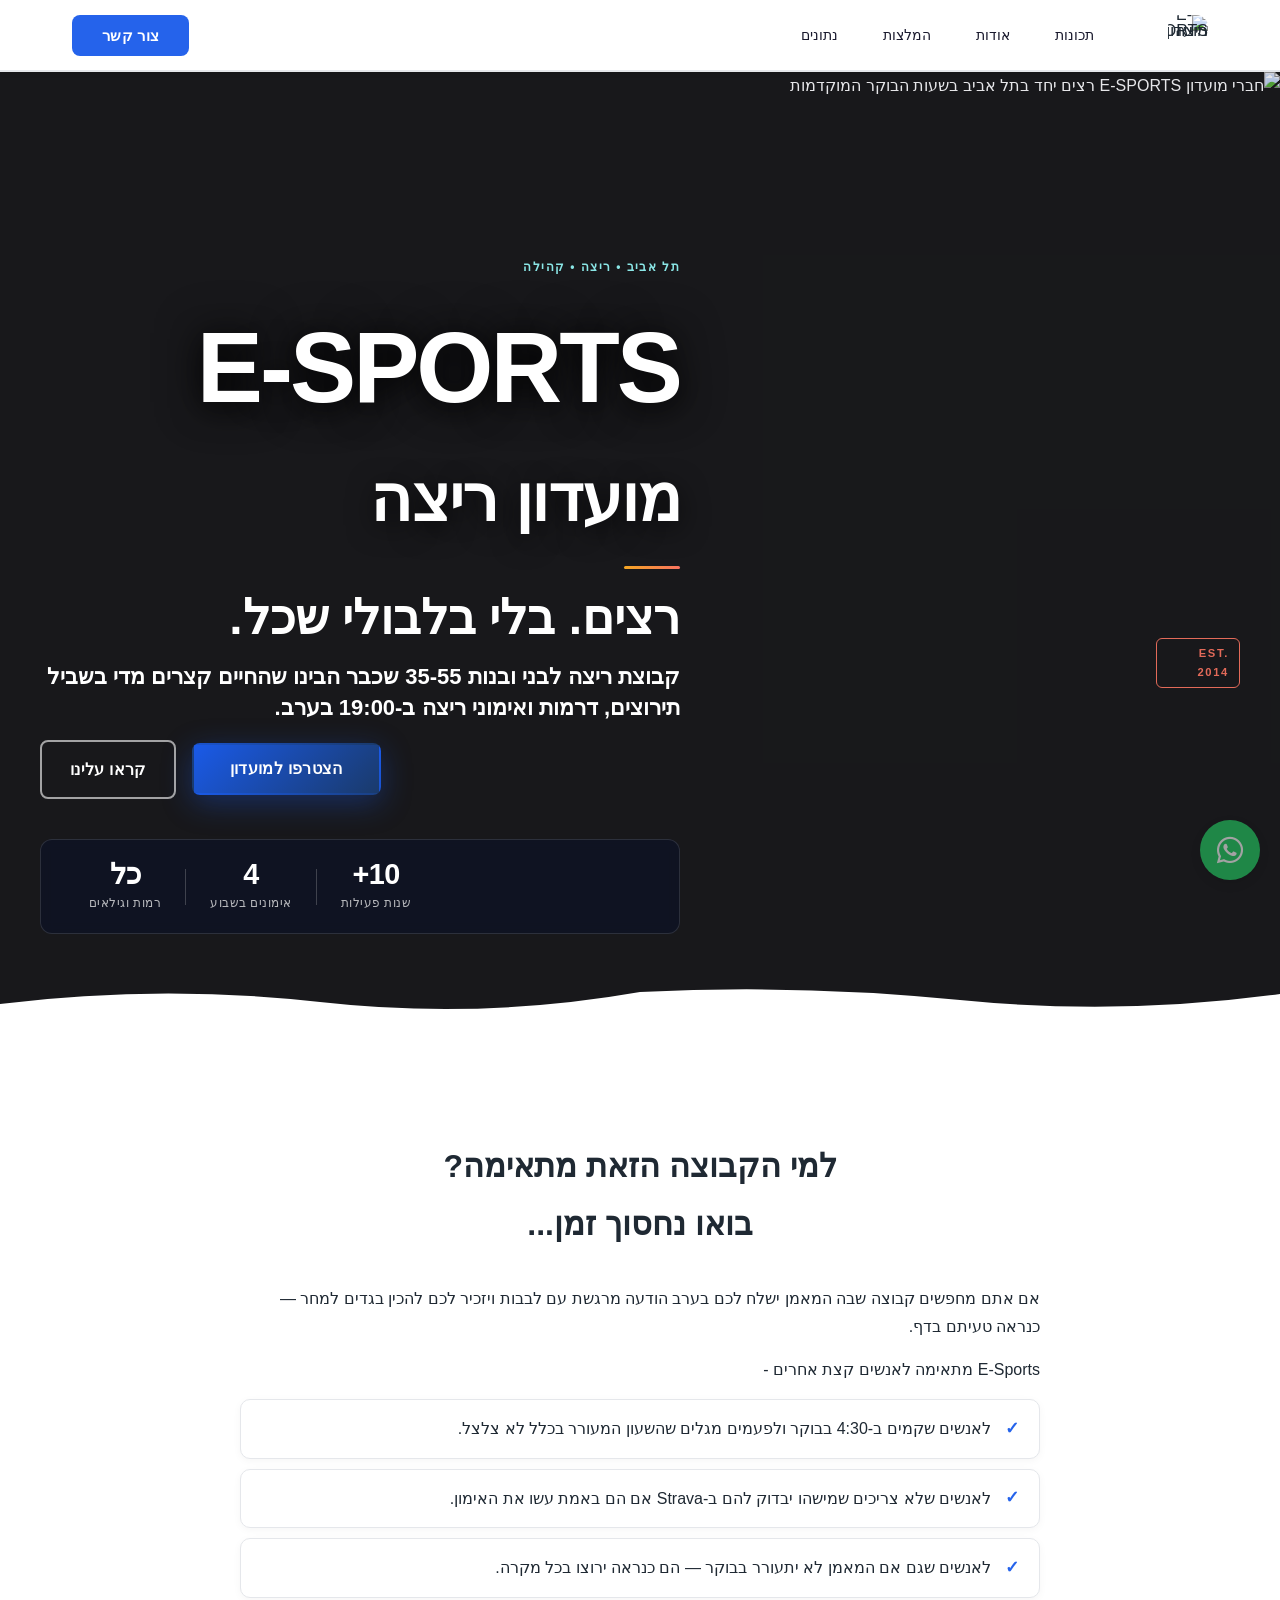
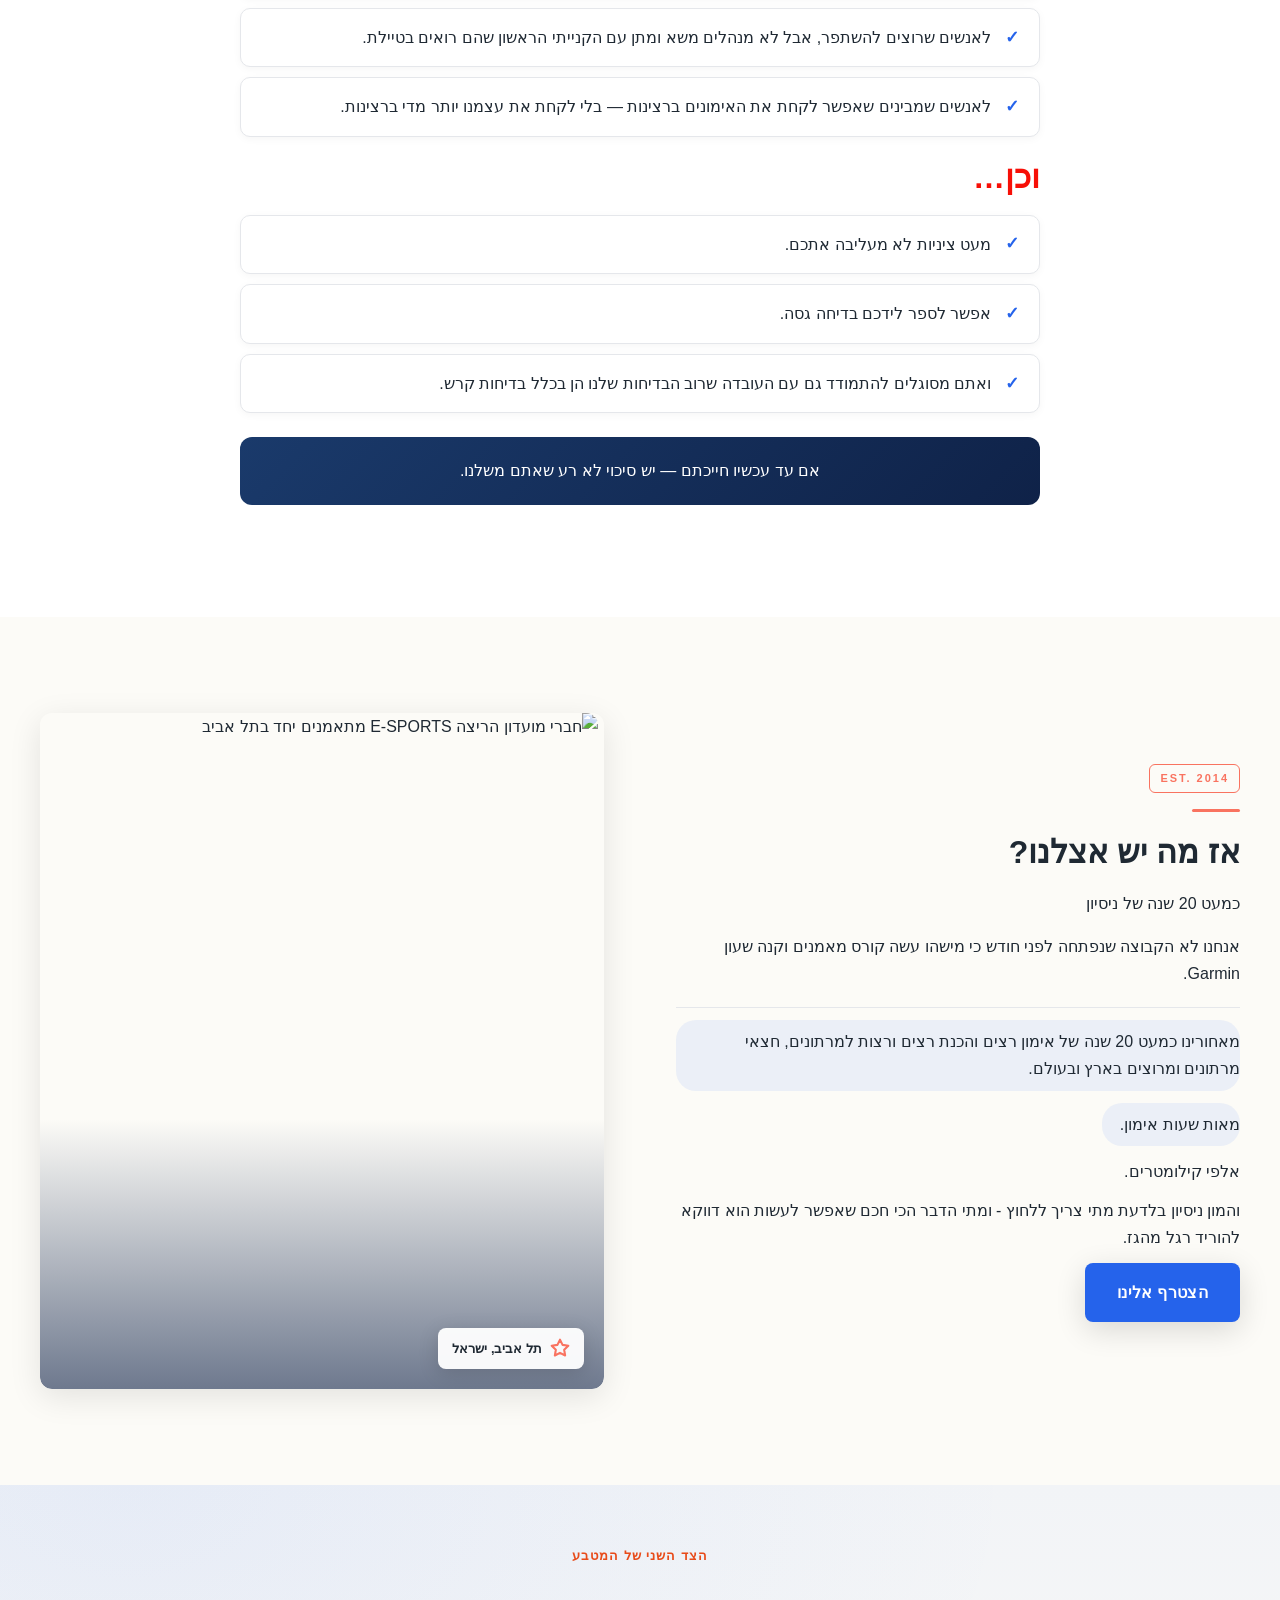
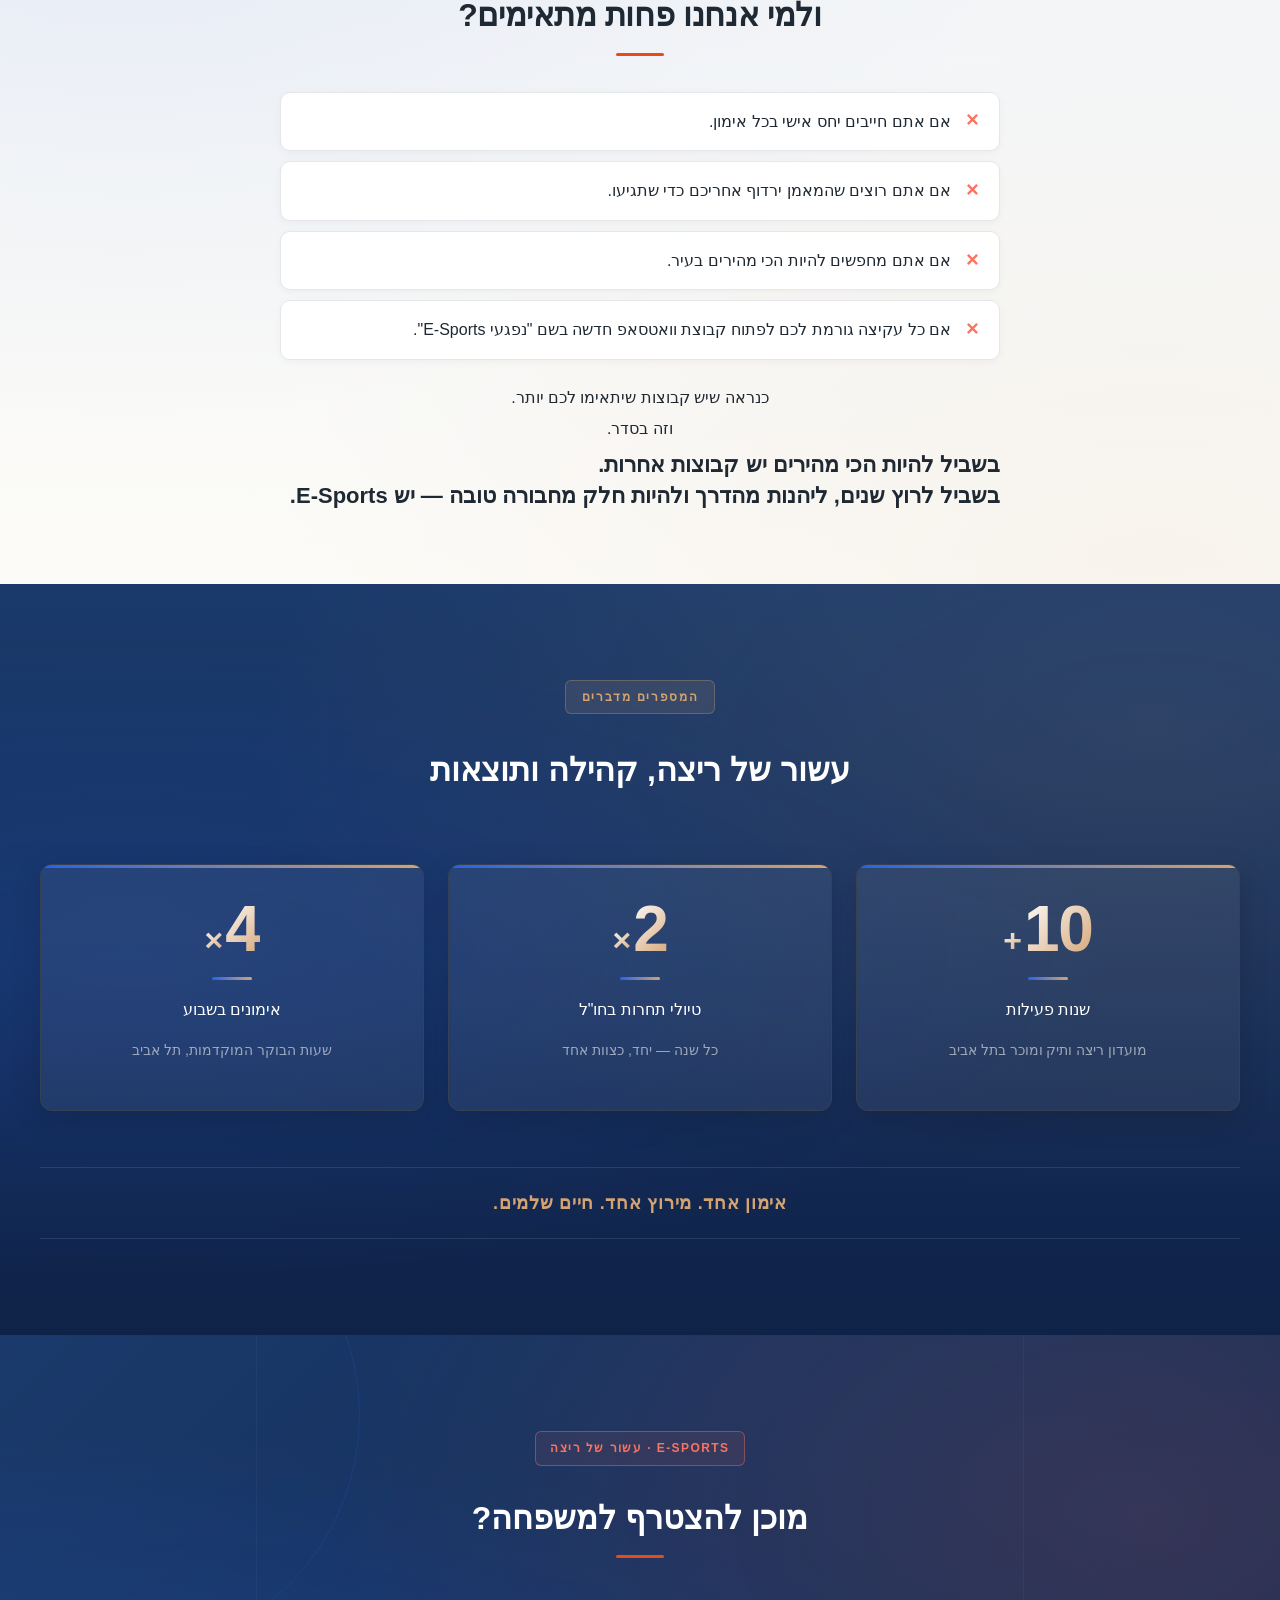
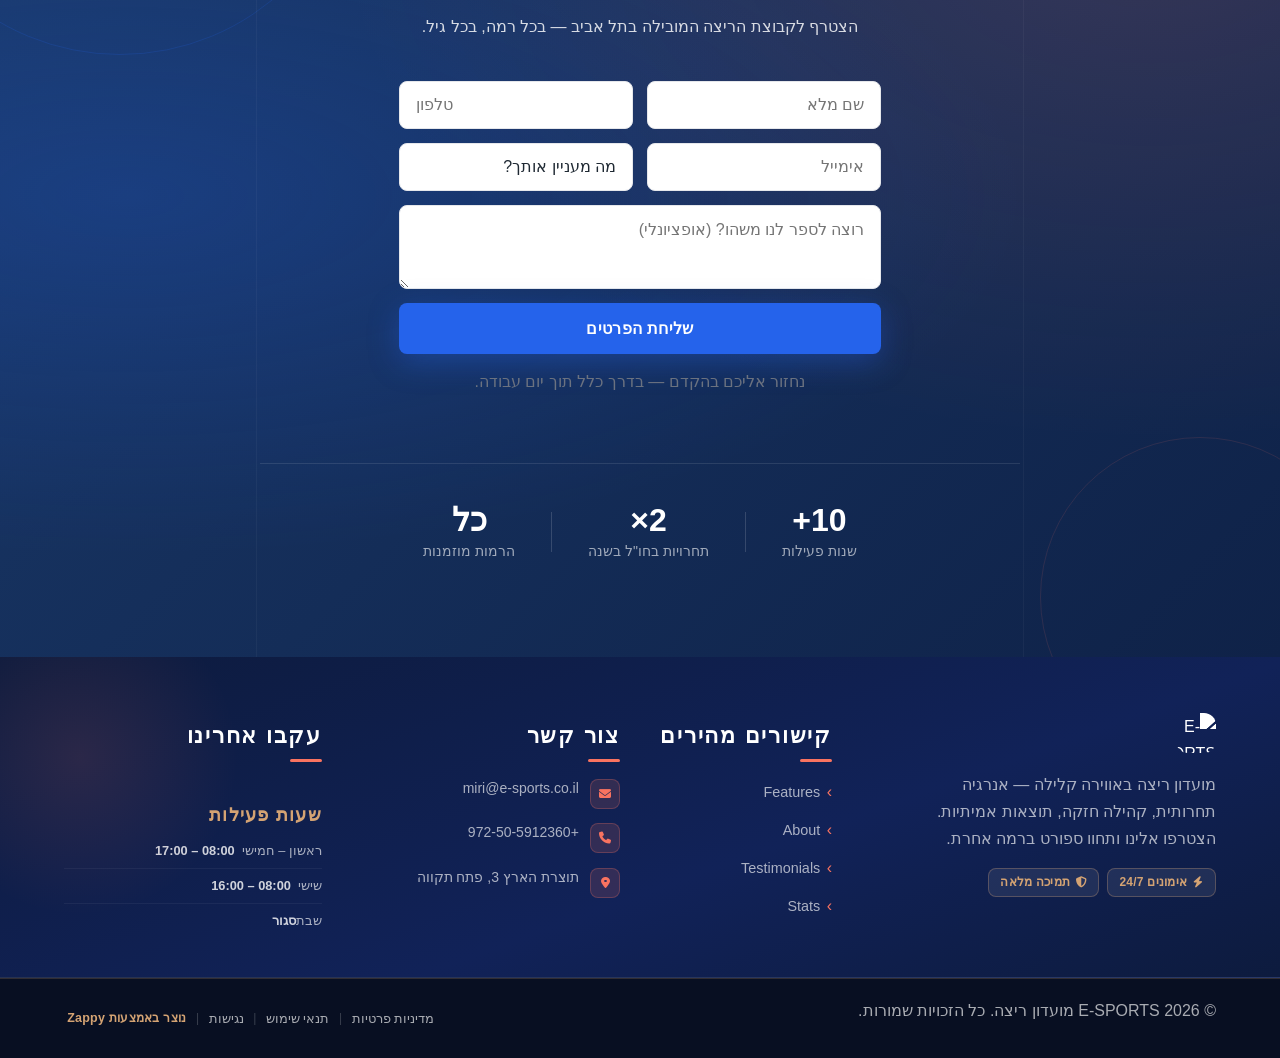
==== commit c4775d40: "Incremental sync: 1 page(s) — update_text" ====
--- a/public/index.html
+++ b/public/index.html
@@ -1 +1 @@
-<!doctype html><html dir="rtl" lang="he"><head><meta charset="UTF-8"><meta content="width=device-width,initial-scale=1" name="viewport"><meta content="index, follow" name="robots"><title>sports &amp; fitness — E-SPORTS מועדון ריצה</title><meta content="E-SPORTS is a Tel Aviv-based running club led by Eran Shomron, celebrating a decade of activity with a warm, family-like atmosphere. The club trains in the earl" name="description"><meta content="sports &amp; fitness, x sports fitness, sports and fitness, קבוצת ריצה, קבוצת ריצה בתל אביב" name="keywords"><link href="/assets/favicon.ico" rel="icon" type="image/x-icon"><link href="/assets/favicon-16x16.png" rel="icon" type="image/png" sizes="16x16"><link href="/assets/favicon-32x32.png" rel="icon" type="image/png" sizes="32x32"><link href="/assets/favicon-48x48.png" rel="icon" type="image/png" sizes="48x48"><link href="/assets/favicon-192x192.png" rel="icon" type="image/png" sizes="192x192"><link href="/assets/favicon-512x512.png" rel="icon" type="image/png" sizes="512x512"><link href="/assets/apple-touch-icon.png" rel="apple-touch-icon"><script>!function(){"use strict";var t="e66b48dd-0134-46da-aa96-6394e894cd96",e="https://api.zappy5.com/api/analytics/track",a=18e5,n=2592e6,o=!0,i=!0,r=!0;var s=function(){var e="zappy_visitor_"+t,a=null;try{if(a=localStorage.getItem(e)){var o=JSON.parse(a),i=Date.now();if(i-o.created<n)return o.lastSeen=i,localStorage.setItem(e,JSON.stringify(o)),o.id}}catch(t){console.warn("Zappy Analytics: LocalStorage not available")}var r="zv_"+Date.now()+"_"+Math.random().toString(36).substr(2,9);try{localStorage.setItem(e,JSON.stringify({id:r,created:Date.now(),lastSeen:Date.now()}))}catch(t){}return r}(),c=function(){var e="zappy_session_"+t,n=null;try{if(n=sessionStorage.getItem(e)){var o=JSON.parse(n),i=Date.now();if(i-o.timestamp<a)return o.timestamp=i,sessionStorage.setItem(e,JSON.stringify(o)),o.id}}catch(t){console.warn("Zappy Analytics: SessionStorage not available")}var r="zs_"+Date.now()+"_"+Math.random().toString(36).substr(2,9);try{sessionStorage.setItem(e,JSON.stringify({id:r,timestamp:Date.now()}))}catch(t){}return r}();function l(a,n){n=n||{};var o={website_id:t,event_type:a,page_path:window.location.pathname,referrer:document.referrer||"direct",visitor_id:s,session_id:c,metadata:n};if(navigator.sendBeacon){var i=new Blob([JSON.stringify(o)],{type:"application/json"});navigator.sendBeacon(e,i)}else fetch(e,{method:"POST",headers:{"Content-Type":"application/json"},body:JSON.stringify(o),keepalive:!0}).catch(function(t){console.warn("Zappy Analytics: Failed to track event",t)})}o&&l("pageview",{title:document.title,url:window.location.href}),i&&document.addEventListener("click",function(t){var e=t.target;if("BUTTON"===e.tagName||e.closest("button")){var a="BUTTON"===e.tagName?e:e.closest("button");l("click",{element:"button",text:a.textContent.trim().substring(0,100),id:a.id||null,class:a.className||null})}else if("A"===e.tagName||e.closest("a")){var n="A"===e.tagName?e:e.closest("a");l("navigation",{element:"link",text:n.textContent.trim().substring(0,100),href:n.href,external:n.hostname!==window.location.hostname})}},!0),r&&document.addEventListener("submit",function(t){var e=t.target;l("form_submit",{form_id:e.id||null,form_name:e.name||null,form_action:e.action||null,form_method:e.method||"GET"})},!0);var d=Date.now();window.addEventListener("beforeunload",function(){l("page_unload",{time_on_page:Math.floor((Date.now()-d)/1e3),page_path:window.location.pathname})}),window.zappyAnalytics={track:l,getVisitorId:function(){return s},getSessionId:function(){return c}}}()</script><script>!function(){"use strict";if(!window.zappyFireMarketingEvent){var t={begin_checkout:"checkout_started",purchase:"checkout_complete",add_to_cart:"add_to_cart",view_product:"view_product"},e={whatsapp_click:{ga4:"contact",meta:"Contact",gtm:"whatsapp_click",ecom:!1},phone_click:{ga4:"contact",meta:"Contact",gtm:"phone_click",ecom:!1},contact_form_submitted:{ga4:"generate_lead",meta:"Lead",gtm:"contact_form_submitted",ecom:!1},checkout_started:{ga4:"begin_checkout",meta:"InitiateCheckout",gtm:"begin_checkout",ecom:!0},checkout_complete:{ga4:"purchase",meta:"Purchase",gtm:"purchase",ecom:!0},product_inquiry:{ga4:"generate_lead",meta:"Lead",gtm:"product_inquiry",ecom:!1},add_to_cart:{ga4:"add_to_cart",meta:"AddToCart",gtm:"add_to_cart",ecom:!0},view_product:{ga4:"view_item",meta:"ViewContent",gtm:"view_item",ecom:!0}};window.zappyFlushPendingMetaEvents=m;var r=0,n=setInterval(function(){r++,m();var t=0;try{t=(window.__zappyPendingMetaEvents||[]).length}catch(t){}(0===t&&"function"==typeof window.fbq||r>60)&&clearInterval(n)},500);window.zappyFireMarketingEvent=function(r,n,a){try{a=a||{};var d=t[r]||r,m=e[d];if(!m)return;(n=n||{}).pagePath||n.page_path||(n.pagePath=i());var s="",h=!1,f=!1;if("checkout_complete"===d&&(h=!(!(s=String(n.orderId||n.order_id||n.transaction_id||""))||!function(t){if(!t)return!1;try{return"1"===window.sessionStorage.getItem(u(t))}catch(t){return!1}}(s)),f=!(!s||!p(s)),h&&f))return;if(!a.skipFirstParty&&!h)try{window.zappyAnalytics&&"function"==typeof window.zappyAnalytics.track&&window.zappyAnalytics.track(d,n)}catch(t){}if(!h){try{if(window.dataLayer=window.dataLayer||[],m.ecom){var w=o(d,n),y={};w.transaction_id&&(y.transaction_id=w.transaction_id),null!=w.value&&(y.value=w.value),w.currency&&(y.currency=w.currency),w.items&&(y.items=w.items),window.dataLayer.push({event:m.gtm,ecommerce:y}),"checkout_complete"!==d&&"checkout_started"!==d||window.dataLayer.push({event:d,ecommerce:y})}else{var v={event:m.gtm};for(var g in n)Object.prototype.hasOwnProperty.call(n,g)&&(v[g]=n[g]);window.dataLayer.push(v)}}catch(t){}try{"function"==typeof window.gtag&&window.gtag("event",m.ga4,o(d,n))}catch(t){}s&&function(t){if(t)try{window.sessionStorage.setItem(u(t),"1")}catch(t){}}(s)}try{if(f);else{var k=function(t,e){for(var r=c(e=e||{}),n=parseFloat(null!=e.value?e.value:null!=e.total?e.total:0)||0,a=String(e.currency||"USD").toUpperCase(),i=[],o=0,u=0;u<r.length;u++)r[u].item_id&&i.push(r[u].item_id),o+=r[u].quantity||1;if("checkout_complete"===t)return{value:n,currency:a,content_ids:i.length?i:void 0,content_type:"product",num_items:o||void 0,order_id:String(e.order_id||e.orderId||e.transaction_id||e.orderNumber||"")||void 0};if("checkout_started"===t)return{value:n,currency:a,content_ids:i.length?i:void 0,content_type:"product",num_items:o||parseInt(null!=e.itemCount?e.itemCount:0,10)||void 0};if("add_to_cart"===t){var d=String(e.productId||e.product_id||i[0]||"");return{value:n||(r[0]?r[0].price*r[0].quantity:0),currency:a,content_ids:d?[d]:i.length?i:void 0,content_type:"product",content_name:e.productName||e.product_name||r[0]&&r[0].item_name,num_items:parseInt(null!=e.quantity?e.quantity:o||1,10)||1}}if("view_product"===t){var p=String(e.productId||e.product_id||i[0]||"");return{value:n||parseFloat(null!=e.price?e.price:0)||0,currency:a,content_ids:p?[p]:i.length?i:void 0,content_type:"product",content_name:e.productName||e.product_name||r[0]&&r[0].item_name}}return"whatsapp_click"===t||"phone_click"===t?{content_name:"whatsapp_click"===t?"WhatsApp":"Phone",content_category:"contact"}:"contact_form_submitted"===t||"product_inquiry"===t?{content_name:"product_inquiry"===t?"Product inquiry":"Contact form",content_category:e.productName||e.product_name||void 0}:e}(d,n);"function"==typeof window.fbq?(window.fbq("track",m.meta,k),s&&l(s)):function(t,e,r){var n=_();if(r)for(var a=0;a<n.length;a++)if(n[a]&&n[a].orderId===r&&n[a].eventName===t)return;n.push({eventName:t,params:e||{},orderId:r||null})}(m.meta,k,"checkout_complete"===d?s:null)}}catch(t){}}catch(t){}};var a=Object.create(null);document.addEventListener("click",function(t){try{var e=t.target;if(!e)return;var r=h(e,".whatsapp-float, a.whatsapp-float, [data-zappy-whatsapp]"),n=function(t){for(var e=t;e&&e!==document;){if("A"===e.tagName)return e;e=e.parentElement}return null}(e),a=n&&n.href||"";if(r||n&&function(t){if(!t)return!1;var e=String(t).toLowerCase();return-1!==e.indexOf("wa.me/")||-1!==e.indexOf("api.whatsapp.com")||-1!==e.indexOf("whatsapp.com/send")||0===e.indexOf("whatsapp:")}(a)){if(!s("wa:"+a)){var c=r?"float":"link";window.zappyFireMarketingEvent("whatsapp_click",{source:c,href:a||null,pagePath:i()})}return}var o=h(e,".phone-header-btn, .nav-phone-btn, .call-btn, [data-zappy-phone]"),u="";if(n&&n.href&&0===String(n.href).toLowerCase().indexOf("tel:")?u=n.href:o&&o.href&&0===String(o.href).toLowerCase().indexOf("tel:")&&(u=o.href),o||u){var d="";return u&&(d=String(u).replace(/^tel:/i,"").trim()),void(s("tel:"+(d||o&&o.id||"btn"))||window.zappyFireMarketingEvent("phone_click",{source:o?"button":"link",phone:d||null,href:u||null,pagePath:i()}))}}catch(t){}},!0)}function i(){try{if(window.ZAPPY_CONFIG&&window.ZAPPY_CONFIG.currentPagePath)return window.ZAPPY_CONFIG.currentPagePath}catch(t){}try{return window.location.pathname||"/"}catch(t){return"/"}}function c(t){var e=(t=t||{}).items||t.cartItems||t.cart_items||t.lineItems||[];Array.isArray(e)||(e=[]);for(var r=[],n=0;n<e.length;n++){var a=e[n];if(a&&"object"==typeof a){var i=String(a.item_id||a.productId||a.product_id||a.id||"").trim(),c=String(a.item_name||a.productName||a.product_name||a.name||"").trim(),o=parseFloat(null!=a.price?a.price:null!=a.unitPrice?a.unitPrice:0)||0,u=Math.max(1,parseInt(null!=a.quantity?a.quantity:null!=a.qty?a.qty:1,10)||1);(i||c)&&r.push({item_id:i||c,item_name:c||i,price:o,quantity:u})}}return r}function o(t,e){var r=c(e=e||{}),n=parseFloat(null!=e.value?e.value:null!=e.total?e.total:0)||0,a=String(e.currency||"USD").toUpperCase();if("checkout_complete"===t)return{transaction_id:String(e.transaction_id||e.orderId||e.order_id||e.orderNumber||"")||void 0,value:n,currency:a,items:r};if("checkout_started"===t)return{value:n,currency:a,items:r};if("add_to_cart"===t){var o=r.length?r:[{item_id:String(e.productId||e.product_id||""),item_name:String(e.productName||e.product_name||""),price:parseFloat(null!=e.value?e.value:null!=e.price?e.price:0)||0,quantity:parseInt(null!=e.quantity?e.quantity:1,10)||1}].filter(function(t){return t.item_id||t.item_name});return{value:n||(o[0]?o[0].price*o[0].quantity:0),currency:a,items:o}}if("view_product"===t){var u=r.length?r:[{item_id:String(e.productId||e.product_id||""),item_name:String(e.productName||e.product_name||""),price:parseFloat(null!=e.price?e.price:null!=e.value?e.value:0)||0,quantity:1}].filter(function(t){return t.item_id||t.item_name});return{currency:a,value:n||(u[0]?u[0].price:0),items:u}}return"whatsapp_click"===t||"phone_click"===t?{method:"whatsapp_click"===t?"whatsapp":"phone",page_path:e.pagePath||i()}:"contact_form_submitted"===t||"product_inquiry"===t?{page_path:e.pagePath||i()}:e}function u(t){return"zappy_purchase_fired_"+String(t||"")}function d(t){return"zappy_purchase_meta_fired_"+String(t||"")}function p(t){if(!t)return!1;try{return"1"===window.sessionStorage.getItem(d(t))}catch(t){return!1}}function l(t){if(t)try{window.sessionStorage.setItem(d(t),"1")}catch(t){}}function _(){try{return Array.isArray(window.__zappyPendingMetaEvents)||(window.__zappyPendingMetaEvents=[]),window.__zappyPendingMetaEvents}catch(t){return[]}}function m(){if("function"==typeof window.fbq){var t=_().slice();try{window.__zappyPendingMetaEvents=[]}catch(t){}for(var e=0;e<t.length;e++){var r=t[e];if(r&&r.eventName&&(!r.orderId||!p(r.orderId)))try{window.fbq("track",r.eventName,r.params||{}),r.orderId&&l(r.orderId)}catch(t){}}}}function s(t){var e=Date.now();return!!(a[t]&&e-a[t]<800)||(a[t]=e,!1)}function h(t,e){return t&&t.closest?t.closest(e):null}}()</script><meta content="sports &amp; fitness — E-SPORTS מועדון ריצה" property="og:title"><meta content="E-SPORTS is a Tel Aviv-based running club led by Eran Shomron, celebrating a decade of activity with a warm, family-like atmosphere. The club trains in the earl" property="og:description"><meta content="summary_large_image" name="twitter:card"><meta content="sports &amp; fitness — E-SPORTS מועדון ריצה" name="twitter:title"><meta content="E-SPORTS is a Tel Aviv-based running club led by Eran Shomron, celebrating a decade of activity with a warm, family-like atmosphere. The club trains in the earl" name="twitter:description"><meta content="website" property="og:type"><meta content="he_IL" property="og:locale"><style>.skip-link{position:absolute;top:0;left:0;transform:translateY(-200%);padding:12px 18px;background:var(--bg-dark,#1a1a1a);color:var(--text-light,#fff);font-weight:600;border-radius:0 0 8px 0;z-index:10000}.skip-link:focus{transform:none;outline:2px solid var(--ring,#fff);outline-offset:2px}:focus-visible{outline:2px solid var(--ring,currentColor);outline-offset:3px}</style><link href="/assets/favicon.ico" rel="icon" type="image/x-icon"><link href="/assets/favicon-16x16.png" rel="icon" type="image/png" sizes="16x16"><link href="/assets/favicon-32x32.png" rel="icon" type="image/png" sizes="32x32"><link href="/assets/favicon-48x48.png" rel="icon" type="image/png" sizes="48x48"><link href="/assets/favicon-192x192.png" rel="icon" type="image/png" sizes="192x192"><link href="/assets/favicon-512x512.png" rel="icon" type="image/png" sizes="512x512"><link href="/assets/apple-touch-icon.png" rel="apple-touch-icon"><link href="https://cdn.jsdelivr.net/npm/vanilla-cookieconsent@3/dist/cookieconsent.css" rel="stylesheet"><style id="zappy-critical-above-fold-css">html{box-sizing:border-box;-webkit-text-size-adjust:100%}*,::after,::before{box-sizing:inherit}body{margin:0;min-width:320px;overflow-x:clip}img,svg,video{max-width:100%;height:auto}main{display:block}.container{width:min(100% - 32px,1200px);margin-inline:auto}.navbar,header .navbar,header[role=banner],nav.navbar{position:relative;z-index:1000;width:100%}.nav-container,.navbar .container{display:flex;align-items:center;justify-content:space-between;min-height:64px}.logo,.logo-link img{display:block;width:35px;height:35px;object-fit:contain}#navMenu,.nav-menu{list-style:none;margin:0;padding:0}#navMenu a,.nav-menu a,.navbar .nav-links a,.navbar a{color:inherit;text-decoration:none}#navMenu .sub-menu,.nav-menu .sub-menu,.navbar .sub-menu{display:none}.fa,.fa-brands,.fa-regular,.fa-solid,.fab,.far,.fas{display:inline-block;min-width:1em;text-align:center}html:not(#zappy-noop) .navbar:has(.nav-ecommerce-icons)>.phone-header-btn,html:not(#zappy-noop)[data-zappy-site-type=ecommerce] .phone-header-btn{display:none!important;visibility:hidden!important;width:0!important;height:0!important;pointer-events:none!important}.zappy-preview-empty-store-cta{display:none!important;visibility:hidden!important;height:0!important;max-height:0!important;overflow:hidden!important;margin:0!important;padding:0!important;border:0!important;box-shadow:none!important}.zappy-catalog-menu{background:var(--surface-color,var(--surface,linear-gradient(135deg,#f8f9fa 0,#fff 100%)));border-bottom:1px solid var(--border-color,#e5e7eb);padding:0;position:sticky;top:0;z-index:90}.zappy-catalog-menu.rtl,.zappy-catalog-menu[dir=rtl]{direction:rtl}.zappy-catalog-menu.ltr,.zappy-catalog-menu[dir=ltr]{direction:ltr}.catalog-menu-container{max-width:1440px;margin:0 auto;display:flex;align-items:center;gap:8px;padding:10px 24px;overflow:visible}.catalog-menu-categories,.catalog-menu-list{display:flex;align-items:center;gap:4px;flex-wrap:wrap;margin:0;padding:0;list-style:none}.catalog-menu-item{display:inline-flex;align-items:center;padding:8px 16px;font-size:14px;font-weight:500;color:var(--text-color,var(--text,#374151));text-decoration:none;border-radius:20px;white-space:nowrap}.catalog-menu-all{background:var(--primary-color,var(--primary,#111));color:var(--text-light,#fff)!important}.catalog-menu-parent{position:relative;display:inline-flex;align-items:center}.catalog-menu-trigger{display:inline-flex;align-items:center;gap:6px}.catalog-menu-chevron{flex-shrink:0}.catalog-menu-parent>.sub-menu{display:none!important;visibility:hidden!important;opacity:0!important;pointer-events:none!important}.hero-section,.index-hero-section,section[class*=hero]{position:relative;overflow:hidden}.hero-section,.index-hero-section{min-height:560px}section[data-hero-type*=fullscreen]{min-height:100vh}.hero-bg-image,.hero-bg-wrapper,section[class*=hero] [class*=hero-bg]{position:absolute;inset:0;width:100%;height:100%}.hero-bg-image img,.hero-bg-wrapper img,section[class*=hero] [data-hero-bg],section[class*=hero] img[data-hero-background=true]{width:100%!important;height:100%!important;object-fit:cover!important;display:block}.hero-content,section[class*=hero] .container{position:relative;z-index:2}@media(max-width:768px){:root{--header-height:72px;--total-header-height:72px;--zappy-mobile-menu-top:72px}html[data-zappy-site-type=ecommerce] body{padding-top:var(--total-header-height,72px)}html[data-zappy-site-type=ecommerce] body>.navbar:not(.zappy-catalog-menu),html[data-zappy-site-type=ecommerce] body>nav.navbar{position:fixed!important;top:0;left:0;right:0;z-index:100000;width:100%;margin-bottom:0}.zappy-catalog-menu{position:fixed;top:var(--header-height,72px);left:0;right:0;z-index:99999}.nav-container,.navbar .container{min-height:60px}#navMenu,.nav-menu{max-width:100vw;overflow-x:hidden}.hero-section,.index-hero-section,section[class*=hero],section[data-hero-type*=fullscreen]{min-height:100svh}.hero-bg-image,.hero-bg-wrapper,.hero-scrim{min-height:100svh}}:root{--nav-bg:#FFFFFF}.navbar{background-color:#fff!important}/* ZAPPY_ANNOUNCEMENT_HEADER_OFFSET_CSS_V3 */ :root{--zappy-header-stack-height:calc(var(--zappy-announcement-height, 40px) + var(--header-height, 72px))}body:has(.zappy-announcement-bar) .navbar:not(.zappy-catalog-menu):not(.mobile-search-panel),body:has(.zappy-announcement-bar) header.navbar,body:has(.zappy-announcement-bar) nav.navbar:not(.zappy-catalog-menu){top:var(--zappy-announcement-height,40px)!important}[data-zappy-content-align]{display:flex!important;flex-direction:column!important}[data-zappy-content-align^=top-]{justify-content:flex-start!important}[data-zappy-content-align^=center-],[data-zappy-content-align^=lower-],[data-zappy-content-align^=upper-]{justify-content:center!important}[data-zappy-content-align^=bottom-]{justify-content:flex-end!important}[data-zappy-content-align$="-left"],[data-zappy-content-align$="-mid-left"]{align-items:flex-start!important;text-align:start!important}[data-zappy-content-align$="-center"]{align-items:center!important;text-align:center!important}[data-zappy-content-align$="-mid-right"],[data-zappy-content-align$="-right"]{align-items:flex-end!important;text-align:end!important}[data-zappy-content-align] [data-zappy-align-target]{margin-left:auto;margin-right:auto}[data-zappy-content-align$="-center"] [data-zappy-align-target],[data-zappy-content-align$="-center"] [data-zappy-align-target]>*{text-align:center!important}</style><link href="/styles.css" rel="stylesheet"><script>window.ZAPPY_WEBSITE_ID="e66b48dd-0134-46da-aa96-6394e894cd96",window.ZAPPY_API_BASE="https://api.zappy5.com"</script><link href="/assets/site-index-hero-image-1-1779807296117-ikqz61.webp?v=1779807299263" rel="preload" as="image" fetchpriority="high"><style id="zappy-dropdown-submenu-styles">#navMenu li:has(.sub-menu),.nav-menu li:has(.sub-menu),.navbar li:has(.sub-menu),nav li:has(.sub-menu){position:relative}#navMenu .sub-menu,.nav-menu .sub-menu,.navbar .sub-menu,nav .sub-menu{display:block!important;position:absolute!important;top:100%;left:0;min-width:220px;border-radius:8px;box-shadow:0 8px 25px rgba(0,0,0,.15);padding:8px 0;opacity:0;visibility:hidden;transform:translateY(10px);transition:all .3s ease;z-index:1000;list-style:none;pointer-events:none}#navMenu li:hover>.sub-menu,.nav-menu li:hover>.sub-menu,.navbar li:hover>.sub-menu,nav li:hover>.sub-menu{opacity:1!important;visibility:visible!important;transform:translateY(0)!important;pointer-events:auto!important}.sub-menu li{list-style:none;margin:0;padding:0}.sub-menu a{display:block!important;padding:10px 16px!important;color:var(--text-dark,#333)!important;font-weight:500;text-decoration:none;white-space:nowrap;transition:background-color .2s}.sub-menu .zappy-nav-child>a{padding-left:28px!important;font-size:.9em!important;opacity:.85!important}[dir=rtl] .sub-menu .zappy-nav-child>a,html[lang=ar] .sub-menu .zappy-nav-child>a,html[lang=he] .sub-menu .zappy-nav-child>a{padding-left:10px!important;padding-right:28px!important}.sub-menu .zappy-nav-parent>a{font-weight:600!important}.sub-menu a:hover{background-color:#f5f5f5}[dir=rtl] .nav-menu .sub-menu,[dir=rtl] .navbar .sub-menu,[dir=rtl] nav .sub-menu,html[lang=ar] .nav-menu .sub-menu,html[lang=ar] .navbar .sub-menu,html[lang=ar] nav .sub-menu,html[lang=he] .nav-menu .sub-menu,html[lang=he] .navbar .sub-menu,html[lang=he] nav .sub-menu{left:auto!important;right:0!important}.sub-menu:empty,.sub-menu:not(:has(li)):not(:has(> a)),.sub-menu:not(:has(li:not(.zappy-hidden-menu-item))):not(:has(> a)){display:none!important;opacity:0!important;visibility:hidden!important;pointer-events:none!important}li:has(.menu-group-title):hover>.sub-menu{opacity:1!important;visibility:visible!important;transform:translateY(0)!important;pointer-events:auto!important}#navMenu>li>.menu-group-title,.nav-menu>li>.menu-group-title{display:inline-block;padding:.5rem 1rem;cursor:default;user-select:none}@media (max-width:768px){#navMenu .sub-menu,.nav-menu .sub-menu,.navbar .sub-menu,nav .sub-menu{position:static!important;transform:none!important;box-shadow:none!important;background:0 0!important;max-height:0;overflow:hidden;opacity:0;visibility:hidden;transition:max-height .3s ease,opacity .3s ease;padding:0!important;border-radius:0!important}#navMenu .sub-menu.mobile-expanded,.nav-menu .sub-menu.mobile-expanded,.navbar .sub-menu.mobile-expanded{max-height:none!important;overflow-y:visible!important;opacity:1!important;visibility:visible!important;padding:8px 0 8px 16px!important}[dir=rtl] .sub-menu.mobile-expanded,html[lang=he] .sub-menu.mobile-expanded{padding:8px 16px 8px 0!important}#navMenu li:hover>.sub-menu,.nav-menu li:hover>.sub-menu,.navbar li:hover>.sub-menu,nav li:hover>.sub-menu{opacity:0;visibility:hidden;pointer-events:none}#navMenu li>.sub-menu.mobile-expanded,.nav-menu li>.sub-menu.mobile-expanded,.navbar li>.sub-menu.mobile-expanded,nav li>.sub-menu.mobile-expanded{opacity:1!important;visibility:visible!important;pointer-events:auto!important}#navMenu li:has(.sub-menu),.nav-menu li:has(.sub-menu),.navbar li:has(.sub-menu),nav li:has(.sub-menu){display:flex!important;flex-wrap:wrap!important;align-items:center!important;position:relative!important;min-height:44px!important}#navMenu li:has(.sub-menu)>a,.nav-menu li:has(.sub-menu)>a,.navbar li:has(.sub-menu)>a,nav li:has(.sub-menu)>a{flex:1!important;min-width:0!important}#navMenu li:has(.sub-menu)>.menu-group-title,.nav-menu li:has(.sub-menu)>.menu-group-title,.navbar li:has(.sub-menu)>.menu-group-title,nav li:has(.sub-menu)>.menu-group-title{flex:1!important;min-width:0!important;display:flex!important;align-items:center!important;padding:12px 16px!important;min-height:44px!important;line-height:1.4!important;font-weight:600!important;box-sizing:border-box!important}#navMenu li:has(.sub-menu)>.sub-menu,.nav-menu li:has(.sub-menu)>.sub-menu,.navbar li:has(.sub-menu)>.sub-menu,nav li:has(.sub-menu)>.sub-menu{flex-basis:100%!important;width:100%!important}#navMenu li:has(.sub-menu)>a [class*=arrow],#navMenu li:has(.sub-menu)>a [class*=chevron],.nav-menu li:has(.sub-menu)>a .fa-angle-down,.nav-menu li:has(.sub-menu)>a .fa-chevron-down,.nav-menu li:has(.sub-menu)>a [class*=arrow],.nav-menu li:has(.sub-menu)>a [class*=chevron],nav li:has(.sub-menu)>a [class*=arrow],nav li:has(.sub-menu)>a [class*=chevron]{display:none!important;visibility:hidden!important}.mobile-submenu-toggle{display:flex!important;align-items:center!important;justify-content:center!important;width:44px!important;height:auto!important;background:0 0!important;border:none!important;cursor:pointer!important;color:var(--text-dark)!important;position:static!important;flex-shrink:0!important;align-self:stretch!important;z-index:2!important;padding:0!important;margin:0!important}.mobile-submenu-toggle::after{content:''!important;width:0!important;height:0!important;border-left:6px solid transparent!important;border-right:6px solid transparent!important;border-top:7px solid currentColor!important;transition:transform .3s ease!important}.mobile-submenu-toggle.expanded::after{transform:rotate(180deg)!important}.sub-menu a{padding:10px 0!important;display:block!important;color:var(--text-dark)!important;white-space:normal!important}.sub-menu .zappy-nav-child>a{padding-left:28px!important;font-size:.9em!important;opacity:.85!important}[dir=rtl] .sub-menu .zappy-nav-child>a,html[lang=ar] .sub-menu .zappy-nav-child>a,html[lang=he] .sub-menu .zappy-nav-child>a{padding-left:0!important;padding-right:28px!important}.sub-menu .zappy-nav-parent>a{font-weight:600!important}#navMenu.active,.nav-menu.active{max-width:100vw!important;overflow-x:hidden!important;box-sizing:border-box!important}.navbar .sub-menu li a,.zappy-products-dropdown .sub-menu a,nav.navbar .sub-menu li a{color:var(--text-dark)!important}}@media (min-width:769px){.mobile-submenu-toggle{display:none!important}}</style><style id="zappy-widget-visibility">html[dir=rtl] .whatsapp-float{right:20px!important;left:auto!important}html:not([dir]) .whatsapp-float,html[dir=ltr] .whatsapp-float{left:20px!important;right:auto!important}html[dir=rtl] #mic-access-tool-general-button,html[dir=rtl] #mic-init-access-tool #mic-access-tool-general-button,html[dir=rtl] #mic-init-access-tool .mic-access-tool-general-button,html[dir=rtl] ._access-icon,html[dir=rtl] .mic-access-tool-general-button{left:20px!important;right:auto!important}html:not([dir]) #mic-access-tool-general-button,html:not([dir]) #mic-init-access-tool #mic-access-tool-general-button,html:not([dir]) #mic-init-access-tool .mic-access-tool-general-button,html:not([dir]) ._access-icon,html:not([dir]) .mic-access-tool-general-button,html[dir=ltr] #mic-access-tool-general-button,html[dir=ltr] #mic-init-access-tool #mic-access-tool-general-button,html[dir=ltr] #mic-init-access-tool .mic-access-tool-general-button,html[dir=ltr] ._access-icon,html[dir=ltr] .mic-access-tool-general-button{right:20px!important;left:auto!important}@media (max-width:768px){.whatsapp-float{display:flex!important}}@media (min-width:769px){.whatsapp-float{display:flex!important}}@media (max-width:768px){#mic-access-tool-general-button,#mic-init-access-tool #mic-access-tool-general-button,#mic-init-access-tool .mic-access-tool-general-button,._access-icon,.mic-access-tool-general-button{display:flex!important;visibility:visible!important;opacity:1!important;pointer-events:auto!important}#mic-access-tool-box.opened-mic-access-tool,#mic-init-access-tool #mic-access-tool-box.opened-mic-access-tool,.mic-access-tool-box.opened-mic-access-tool{visibility:visible!important;opacity:1!important;pointer-events:auto!important}}@media (min-width:769px){#mic-access-tool-general-button,#mic-init-access-tool #mic-access-tool-general-button,#mic-init-access-tool .mic-access-tool-general-button,._access-icon,.mic-access-tool-general-button{display:flex!important;visibility:visible!important;opacity:1!important;pointer-events:auto!important}#mic-access-tool-box.opened-mic-access-tool,#mic-init-access-tool #mic-access-tool-box.opened-mic-access-tool,.mic-access-tool-box.opened-mic-access-tool{visibility:visible!important;opacity:1!important;pointer-events:auto!important}}</style></head><body><a href="#main" class="skip-link">דלג לתוכן הראשי</a><nav class="navbar" dir="rtl"><button class="mobile-toggle" aria-label="Menu" id="mobileToggle"><svg viewBox="0 0 24 24" fill="none" height="24" width="24" class="hamburger-icon" style="display:block !important"><path d="M3 12h18M3 6h18M3 18h18" stroke="currentColor" stroke-linecap="round" stroke-width="2"></path></svg> <svg viewBox="0 0 24 24" fill="none" height="24" width="24" class="close-icon" style="display:none !important"><path d="M18 6L6 18M6 6l12 12" stroke="currentColor" stroke-linecap="round" stroke-width="2"></path></svg></button> <button class="phone-header-btn" aria-label="Call" data-phone="+972505912360"><svg viewBox="0 0 24 24" fill="currentColor" height="20" width="20"><path d="M22 16.92v3a2 2 0 0 1-2.18 2 19.79 19.79 0 0 1-8.63-3.07 19.5 19.5 0 0 1-6-6 19.79 19.79 0 0 1-3.07-8.67A2 2 0 0 1 4.11 2h3a2 2 0 0 1 2 1.72 12.84 12.84 0 0 0 .7 2.81 2 2 0 0 1-.45 2.11L8.09 9.91a16 16 0 0 0 6 6l1.27-1.27a2 2 0 0 1 2.11-.45 12.84 12.84 0 0 0 2.81.7A2 2 0 0 1 22 16.92z"></path></svg></button><div class="nav-container"><div class="nav-right-group"><div class="nav-brand"><a href="/" class="logo-link"><img alt="E-SPORTS מועדון ריצה" decoding="async" height="35" src="/assets/e-sports-sports-fitness-logo-1779807124542-zqoc20.webp?v=1779807124963-5pru4r" width="35" class="logo"></a></div><ul class="nav-menu" id="navMenu"><li><a href="#features">תכונות</a></li><li><a href="#about">אודות</a></li><li><a href="#testimonials">המלצות</a></li><li><a href="#stats">נתונים</a></li></ul></div><div class="nav-cta-container"><a href="#cta" class="nav-cta-btn">צור קשר</a></div></div></nav><script>window.addEventListener("load",function(){const e=document.querySelector(".navbar, nav, header");if(!e)return void console.log("[Navbar] Navbar element not found");let t=document.getElementById("mobileToggle")||document.querySelector(".mobile-toggle")||document.querySelector(".hamburger")||document.querySelector(".hamburger-menu")||document.querySelector(".menu-toggle")||document.querySelector(".burger-menu")||document.querySelector('[aria-label="Menu"]')||document.querySelector('[aria-label="תפריט"]');const n=document.querySelector(".phone-header-btn"),o=window.getComputedStyle(e);let r=o.backgroundColor;if(console.log("[Navbar] Initial navbar background:",r),"transparent"===r||"rgba(0, 0, 0, 0)"===r||r.startsWith("rgba")&&r.includes(", 0)")){const e=o.backgroundImage;if(e&&"none"!==e)console.log("[Navbar] Navbar has background image/gradient, using dark text"),r="rgb(240, 240, 240)";else{const e=window.getComputedStyle(document.body).backgroundColor;console.log("[Navbar] Navbar transparent, using body background:",e),r=e}}const a=r.match(/\d+/g);if(a&&a.length>=3){const e=(.299*parseInt(a[0])+.587*parseInt(a[1])+.114*parseInt(a[2]))/255;console.log("[Navbar] Mobile button colors preserved from Claude CSS (luminance:",e.toFixed(2)+")");const o=document.createElement("style");o.id="zappy-mobile-nav-fix";document.documentElement.lang;document.documentElement.dir,o.textContent='\n        /* Hide mobile buttons on desktop, show only on mobile */\n        @media (min-width: 769px) {\n          .mobile-toggle,\n          .phone-header-btn {\n            display: none !important;\n          }\n        }\n        \n        /* Show and position mobile buttons correctly on mobile */\n        @media (max-width: 768px) {\n          .navbar,\n          nav.navbar {\n            min-height: 70px !important;\n          }\n\n          .mobile-toggle,\n          .phone-header-btn {\n            position: absolute !important;\n            top: 0 !important;\n            bottom: 0 !important;\n            margin-top: auto !important;\n            margin-bottom: auto !important;\n            transform: none !important;\n            z-index: 1001 !important;\n            display: flex !important;\n            align-items: center !important;\n            justify-content: center !important;\n            width: 36px !important;\n            height: 36px !important;\n            border-radius: 50% !important;\n            border: none !important;\n            cursor: pointer !important;\n            padding: 6px !important;\n            background: none !important;\n            color: var(--nav-text, var(--text-dark)) !important;\n            touch-action: manipulation !important;\n            -webkit-tap-highlight-color: transparent !important;\n          }\n\n          html[data-zappy-site-type="ecommerce"] .phone-header-btn,\n          body[data-zappy-site-type="ecommerce"] .phone-header-btn,\n          html[data-zappy-site-type="ecommerce"] header .phone-header-btn,\n          html[data-zappy-site-type="ecommerce"] nav .phone-header-btn {\n            display: none !important;\n            visibility: hidden !important;\n            width: 0 !important;\n            height: 0 !important;\n            min-width: 0 !important;\n            overflow: hidden !important;\n          }\n          \n          /* LTR positioning (default): hamburger LEFT, phone RIGHT */\n          html:not([dir="rtl"]):not([lang="he"]):not([lang="ar"]) .mobile-toggle,\n          html[dir="ltr"] .mobile-toggle {\n            left: 12px !important;\n            right: auto !important;\n          }\n          html:not([dir="rtl"]):not([lang="he"]):not([lang="ar"]) .phone-header-btn,\n          html[dir="ltr"] .phone-header-btn {\n            right: 12px !important;\n            left: auto !important;\n          }\n          \n          /* RTL positioning: hamburger RIGHT, phone LEFT */\n          html[dir="rtl"] .mobile-toggle,\n          html[lang="he"] .mobile-toggle,\n          html[lang="ar"] .mobile-toggle {\n            right: 12px !important;\n            left: auto !important;\n          }\n          html[dir="rtl"] .phone-header-btn,\n          html[lang="he"] .phone-header-btn,\n          html[lang="ar"] .phone-header-btn {\n            left: 12px !important;\n            right: auto !important;\n          }\n          \n          /* CRITICAL: Ensure nav-container has min-height on mobile */\n          /* All children are positioned absolutely/fixed on mobile, so height:auto collapses to 0 */\n          .nav-container {\n            min-height: 70px !important;\n            position: relative !important;\n          }\n          \n          /* Ensure SVG icons are properly sized and inherit color */\n          .mobile-toggle svg,\n          .phone-header-btn svg {\n            width: 24px !important;\n            height: 24px !important;\n            /* Don\'t force display - let JavaScript control hamburger/close toggle */\n          }\n          \n          /* Reset nav-cta-container on mobile - remove desktop box-shadow/padding */\n          /* that creates a visible ghost box when CTA button is hidden */\n          .nav-cta-container {\n            box-shadow: none !important;\n            padding: 0 !important;\n          }\n          \n          /* Hide nav-cta-container entirely on mobile when there\'s no lang-switcher */\n          /* (only the CTA button is inside, and it\'s hidden on mobile) */\n          .nav-cta-container:not(:has(.lang-switcher)) {\n            display: none !important;\n          }\n          \n          /* CRITICAL: Prevent hero image fade gradient from bleeding over headline text */\n          /* The .image-fade-gradient has bottom: -30px (extends below parent) */\n          /* On mobile stacked layout, this overlaps the h1 text below the image */\n          .hero-image-column {\n            overflow: hidden !important;\n          }\n          .image-fade-gradient {\n            bottom: 0 !important;\n          }\n          \n          /* Hide desktop language switcher on mobile - hamburger menu handles it */\n          /* High specificity to override stored CSS */\n          .lang-switcher,\n          .nav-cta-container .lang-switcher,\n          .nav-container .lang-switcher,\n          .navbar .lang-switcher,\n          .navbar .nav-cta-container .lang-switcher {\n            display: none !important;\n          }\n        }\n      ';const r=document.getElementById("zappy-mobile-nav-fix");r&&r.remove(),document.head.appendChild(o),console.log("[Navbar] Critical CSS injected for mobile nav positioning");const i=window.innerWidth<=768;if(t){const e=t.querySelector(".hamburger-icon"),n=t.querySelector(".close-icon");e&&(e.style.setProperty("width","24px","important"),e.style.setProperty("height","24px","important"),e.style.setProperty("display","block","important")),n&&(n.style.setProperty("width","24px","important"),n.style.setProperty("height","24px","important"),n.style.setProperty("display","none","important")),i?(t.style.setProperty("position","absolute","important"),t.style.setProperty("top","0","important"),t.style.setProperty("bottom","0","important"),t.style.setProperty("margin-top","auto","important"),t.style.setProperty("margin-bottom","auto","important"),t.style.setProperty("transform","none","important"),t.style.setProperty("z-index","1001","important"),t.style.removeProperty("left"),t.style.removeProperty("right"),console.log("[Navbar] Mobile toggle positioning applied (mobile viewport)")):(t.style.removeProperty("position"),t.style.removeProperty("top"),t.style.removeProperty("transform"),t.style.removeProperty("z-index"),t.style.removeProperty("left"),t.style.removeProperty("right"),console.log("[Navbar] Desktop viewport - cleared mobile toggle inline positioning"))}if(n){const e=n.querySelector("svg");e&&(e.style.width="24px",e.style.height="24px",e.setAttribute("width","24"),e.setAttribute("height","24")),i?(n.style.setProperty("position","absolute","important"),n.style.setProperty("top","0","important"),n.style.setProperty("bottom","0","important"),n.style.setProperty("margin-top","auto","important"),n.style.setProperty("margin-bottom","auto","important"),n.style.setProperty("transform","none","important"),n.style.setProperty("z-index","1001","important"),n.style.removeProperty("left"),n.style.removeProperty("right"),console.log("[Navbar] Phone button positioning applied (mobile viewport)")):(n.style.removeProperty("position"),n.style.removeProperty("top"),n.style.removeProperty("transform"),n.style.removeProperty("z-index"),n.style.removeProperty("left"),n.style.removeProperty("right"),console.log("[Navbar] Desktop viewport - cleared phone button inline positioning"))}}else console.log("[Navbar] Could not parse background color:",r);t=document.getElementById("mobileToggle")||document.querySelector(".mobile-toggle")||document.querySelector(".hamburger")||document.querySelector(".hamburger-menu")||document.querySelector(".menu-toggle")||document.querySelector(".burger-menu")||document.querySelector('[aria-label="Menu"]')||document.querySelector('[aria-label="תפריט"]');const i=document.getElementById("navMenu")||document.querySelector(".nav-menu")||document.querySelector(".nav-links")||document.querySelector("nav ul:not(.submenu)");if(!t||!i)return void console.log("[Navbar] Mobile toggle or menu not found:",{toggle:!!t,menu:!!i});i.id||(i.id="navMenu"),console.log("[Navbar] Initializing mobile menu...");const l=t.cloneNode(!0);t.parentNode.replaceChild(l,t);var s=0;function p(e){var t=Date.now();t-s<300||(s=t,function(e){e.preventDefault(),e.stopPropagation();const t=l.querySelector(".hamburger-icon"),n=l.querySelector(".close-icon");i.classList.contains("active")?(i.classList.remove("active"),t&&t.style.setProperty("display","block","important"),n&&n.style.setProperty("display","none","important"),document.body.style.overflow="",console.log("[Navbar] Menu closed")):(i.classList.add("active"),t&&t.style.setProperty("display","none","important"),n&&n.style.setProperty("display","block","important"),document.body.style.overflow="hidden",console.log("[Navbar] Menu opened"))}(e))}l.addEventListener("click",p),l.addEventListener("touchend",p),i.querySelectorAll("a").forEach(function(e){e.addEventListener("click",function(){if("#"===this.getAttribute("href"))return;const e=l.querySelector(".hamburger-icon"),t=l.querySelector(".close-icon");i.classList.remove("active"),e&&e.style.setProperty("display","block","important"),t&&t.style.setProperty("display","none","important"),document.body.style.overflow="",console.log("[Navbar] Menu closed (link clicked)")})});var m=i.querySelectorAll(".dropdown-toggle");m.forEach(function(e){e.addEventListener("click",function(e){e.preventDefault(),e.stopPropagation();var t=this.closest(".nav-dropdown");t&&(t.parentNode.querySelectorAll(".nav-dropdown.open").forEach(function(e){e!==t&&e.classList.remove("open")}),t.classList.toggle("open"),console.log("[Navbar] Dropdown toggled:",t.classList.contains("open")?"open":"closed"))})}),document.addEventListener("click",function(e){e.target.closest(".nav-dropdown")||document.querySelectorAll(".nav-dropdown.open").forEach(function(e){e.classList.remove("open")})}),console.log("[Navbar] Dropdown handlers initialized for "+m.length+" dropdowns"),n&&n.addEventListener("click",function(){const e=document.querySelectorAll('a[href^="tel:"]'),t=e.length>0?e[0].getAttribute("href").replace("tel:",""):"+972-50-5912360";window.location.href="tel:"+t,console.log("[Navbar] Phone button clicked")}),console.log("[Navbar] Mobile menu initialized successfully")})</script><main id="main"><section class="index-hero-section" data-band-index="0" data-layout-spec="בית-hero" dir="rtl" id="hero" data-hero-type="fullscreen-scrim" data-zappy-bg-color="" data-zappy-bg-overlay-color="#0a1228" data-zappy-bg-overlay-opacity="10" data-zappy-bg-video-type="" data-zappy-bg-video-url="" style="position:relative;overflow:hidden"><div class="index-hero-bg"><div style="position:absolute;top:0px !important;left:0px !important;width:100%;height:100%;max-width:none;margin-left:0px !important;margin-right:0px !important;z-index:1 !important;overflow:hidden;inset:0;max-height:none" data-element-id="img-1779806703002-3b5u1m20v" data-element-type="image" data-zappy-wrapper-margins-applied="true" data-zappy-zoom-clip="true" data-zappy-zoom-wrapper="true" data-zappy-zoom-wrapper-align="center" data-zappy-zoom-wrapper-height="763px" data-zappy-zoom-wrapper-width="1213px" data-zappy-zoom-wrapper-width-mode="full"><img alt="חברי מועדון E-SPORTS רצים יחד בתל אביב בשעות הבוקר המוקדמות" decoding="async" height="700" src="/assets/site-index-hero-image-1-1779807296117-ikqz61.webp?v=1779807299263" width="1200" data-element-id="img-1779806703002-3b5u1m20v" data-element-type="image" data-context="Dramatic early morning running scene in Tel Aviv, a group of energetic runners on a city promenade or park path at sunrise, warm golden light, motion blur suggesting speed, community atmosphere, diverse ages and fitness levels running together, cinematic wide-angle shot, vibrant and inspiring sports photography" data-placeholder="index-hero-image-1" data-zappy-object-position="39% 57%" data-zappy-original-height="762.8125" data-zappy-original-width="1213.3333740234375" data-zappy-zoom="1" fetchpriority="high" loading="eager" style="width:100%;height:100%;object-fit:cover;object-position:39% 57%;margin:0;position:absolute;max-width:none;max-height:none;display:block !important;inset:0" data-hero-background="true" data-hero-bg="true" data-zappy-hero-img-base-blend="normal" data-zappy-hero-img-base-opacity="1"></div></div><div class="index-hero-scrim" aria-hidden="true" style="display:none" data-zappy-original-bg="hidden"></div><div class="zappy-hero-overlay" style="position:absolute;inset:0;z-index:1;background:rgba(10, 18, 40, 0.1);pointer-events:none"></div><div class="index-hero-est-badge" aria-hidden="true" style="position:relative;z-index:2">EST. 2014</div><div class="index-hero-container" style="position:relative;z-index:2"><div class="index-hero-content"><p><span class="index-hero-label">תל אביב • ריצה • קהילה</span></p><h1 class="index-hero-headline">E-SPORTS<br><span class="index-hero-headline-sub">מועדון ריצה</span></h1><div class="index-hero-accent-line" aria-hidden="true"></div><h3 class="index-hero-subheading"></h3><h1><span style="color:#ffffff !important">רצים. בלי בלבולי שכל.</span></h1><h3><span style="color:#ffffff !important">קבוצת ריצה לבני ובנות 35-55 שכבר הבינו שהחיים קצרים מדי בשביל תירוצים, דרמות ואימוני ריצה ב-19:00 בערב.</span></h3><div class="index-hero-ctas"><a href="#cta" class="btn btn-primary index-hero-btn-primary" data-element-id="btn-1779806702997-2exzmm8yg" data-element-type="button" data-native-element="true" style="outline:none;border-color:transparent !important;color:rgb(255, 255, 255) !important;background-color:transparent !important;background-image:linear-gradient(135deg, rgb(26, 90, 232), rgb(26, 58, 107)) !important">הצטרפו למועדון</a> <a href="#about" class="index-hero-btn-secondary" data-element-id="btn-1779806702997-bdbkp85x0" data-element-type="button" data-native-element="true" style="outline:none">קראו עלינו</a></div><div class="index-hero-stats"><div class="index-hero-stat"><span class="index-hero-stat-number">10+</span> <span class="index-hero-stat-label">שנות פעילות</span></div><div class="index-hero-stat-divider" aria-hidden="true"></div><div class="index-hero-stat"><span class="index-hero-stat-number">4</span> <span class="index-hero-stat-label">אימונים בשבוע</span></div><div class="index-hero-stat-divider" aria-hidden="true"></div><div class="index-hero-stat"><span class="index-hero-stat-number">כל</span> <span class="index-hero-stat-label">רמות וגילאים</span></div></div></div></div><div class="index-hero-divider-wrapper"><svg viewBox="0 0 1200 60" aria-hidden="true" data-no-icon-edit="true" preserveAspectRatio="none" xmlns="http://www.w3.org/2000/svg"><path d="M0,60 L0,30 Q150,10 300,28 T600,18 Q750,10 900,26 T1200,20 L1200,60 Z" fill="#FFFFFF"></path></svg></div></section><section class="index-features-section" data-band-index="1" data-layout-spec="בית-features" dir="rtl" id="features"><div class="index-features-container"><div class="index-features-header"><h3></h3><h2>למי הקבוצה הזאת מתאימה?</h2><h2 class="index-features-title">בואו נחסוך זמן...</h2></div><div class="index-features-body"><p class="index-features-intro">אם אתם מחפשים קבוצה שבה המאמן ישלח לכם בערב הודעה מרגשת עם לבבות ויזכיר לכם להכין בגדים למחר — כנראה טעיתם בדף.</p><p class="index-features-intro">E-Sports מתאימה לאנשים קצת אחרים -&nbsp;</p><ul class="index-features-list"><li data-grid-item-index="0">לאנשים שקמים ב-4:30 בבוקר ולפעמים מגלים שהשעון המעורר בכלל לא צלצל.</li><li data-grid-item-index="1">לאנשים שלא צריכים שמישהו יבדוק להם ב-Strava אם הם באמת עשו את האימון.</li><li data-grid-item-index="2">לאנשים שגם אם המאמן לא יתעורר בבוקר — הם כנראה ירוצו בכל מקרה.</li><li data-grid-item-index="3">לאנשים שרוצים להשתפר, אבל לא מנהלים משא ומתן עם הקנייתי הראשון שהם רואים בטיילת.</li><li data-grid-item-index="4">לאנשים שמבינים שאפשר לקחת את האימונים ברצינות — בלי לקחת את עצמנו יותר מדי ברצינות.</li></ul><h2><b><span style="color:#f70f07 !important">וכן…</span></b></h2><ul class="index-features-list"><li data-grid-item-index="0">מעט ציניות לא מעליבה אתכם.</li><li data-grid-item-index="1">אפשר לספר לידכם בדיחה גסה.</li><li data-grid-item-index="2">ואתם מסוגלים להתמודד גם עם העובדה שרוב הבדיחות שלנו הן בכלל בדיחות קרש.</li></ul><p class="index-features-closing">אם עד עכשיו חייכתם — יש סיכוי לא רע שאתם משלנו.</p></div></div></section><section class="index-about-section" data-band-index="2" data-layout-spec="בית-about" dir="rtl" id="about"><div class="index-about-container"><div class="index-about-text-col"><div class="index-about-est-badge" aria-hidden="true">EST. 2014</div><div class="index-about-accent-line" aria-hidden="true"></div><h2 class="index-about-heading">אז מה יש אצלנו?</h2><p class="index-about-lead">כמעט 20 שנה של ניסיון</p><p class="index-about-body">אנחנו לא הקבוצה שנפתחה לפני חודש כי מישהו עשה קורס מאמנים וקנה שעון Garmin.</p><p class="index-about-body">מאחורינו כמעט 20 שנה של אימון רצים והכנת רצים ורצות למרתונים, חצאי מרתונים ומרוצים בארץ ובעולם.</p><p class="index-about-body">מאות שעות אימון.</p><p class="index-about-body">אלפי קילומטרים.</p><p class="index-about-body">והמון ניסיון בלדעת מתי צריך ללחוץ - ומתי הדבר הכי חכם שאפשר לעשות הוא דווקא להוריד רגל מהגז.</p><p class="zappy-editable"><a href="#cta" class="index-about-cta">הצטרף אלינו</a></p></div><div class="index-about-image-col"><div class="index-about-image-wrapper"><div style="position:relative !important;overflow:hidden !important;width:552px !important;max-width:100% !important;margin-left:auto !important;margin-right:auto !important;height:662px !important;display:block !important" data-element-id="img-1779807137689-l4wtqaifs" data-element-type="image" data-zappy-wrapper-margins-applied="true" data-zappy-zoom-clip="true" data-zappy-zoom-wrapper="true" data-zappy-zoom-wrapper-align="center" data-zappy-zoom-wrapper-height="662px" data-zappy-zoom-wrapper-width="552px" data-zappy-zoom-wrapper-width-mode="px"><img alt="חברי מועדון הריצה E-SPORTS מתאמנים יחד בתל אביב" decoding="async" height="720" src="/assets/site-index-service-image-1-1779809457966-2lk2ee.webp?v=1779809460644" width="600" class="index-about-img" data-element-id="img-1779807137689-l4wtqaifs" data-element-type="image" data-context="A warm, energetic group of runners in E-SPORTS running club jerseys training together at sunrise in Tel Aviv. The group is diverse in age and ability, laughing and running together along a Tel Aviv promenade or park path. Early morning golden light, sense of community and camaraderie, athletic wear, running shoes. Authentic sports photography style." data-placeholder="index-about-image-1" data-zappy-object-position="50% 50%" data-zappy-original-height="662" data-zappy-original-width="552" data-zappy-zoom="1.6" fetchpriority="low" loading="lazy" style="object-position:50% 50% !important;margin:0px !important;left:-30% !important;top:-39.3397% !important;width:160% !important;height:178.679% !important;max-width:none !important;max-height:none !important;display:block !important;object-fit:cover !important"></div><div class="index-about-image-overlay" aria-hidden="true"></div><div class="index-about-image-badge" aria-hidden="true"><span class="index-about-badge-icon"><svg viewBox="0 0 24 24" fill="none" height="20" width="20" aria-hidden="true" data-element-type="icon" data-icon-type="svg" stroke="currentColor" stroke-linecap="round" stroke-linejoin="round" stroke-width="2.5"><path d="M12 2L15.09 8.26L22 9.27L17 14.14L18.18 21.02L12 17.77L5.82 21.02L7 14.14L2 9.27L8.91 8.26L12 2Z"></path></svg> </span><span class="index-about-badge-text">תל אביב, ישראל</span></div></div></div></div></section><section class="index-testimonials-section" data-band-index="3" data-layout-spec="בית-testimonials" dir="rtl" id="testimonials"><div class="index-testimonials-container"><div class="index-testimonials-header"><p><span class="index-testimonials-label">הצד השני של המטבע</span></p><h2 class="index-testimonials-title">ולמי אנחנו פחות מתאימים?</h2><div class="index-testimonials-accent-line" aria-hidden="true"></div></div><div class="index-fit-body"><ul class="index-fit-list"><li data-grid-item-index="0">אם אתם חייבים יחס אישי בכל אימון.</li><li data-grid-item-index="1">אם אתם רוצים שהמאמן ירדוף אחריכם כדי שתגיעו.</li><li data-grid-item-index="2">אם אתם מחפשים להיות הכי מהירים בעיר.</li><li data-grid-item-index="3">אם כל עקיצה גורמת לכם לפתוח קבוצת וואטסאפ חדשה בשם "נפגעי E-Sports".</li></ul><p class="index-fit-paragraph">כנראה שיש קבוצות שיתאימו לכם יותר.</p><p class="index-fit-paragraph">וזה בסדר.</p><h3>בשביל להיות הכי מהירים יש קבוצות אחרות.<br>בשביל לרוץ שנים, ליהנות מהדרך ולהיות חלק מחבורה טובה — יש E-Sports.</h3></div></div></section><section class="index-stats-section" data-band-index="4" data-layout-spec="בית-stats" dir="rtl" id="stats"><div class="index-stats-container"><div class="index-stats-intro"><p><span class="index-stats-eyebrow">המספרים מדברים</span></p><h2 class="index-stats-heading">עשור של ריצה, קהילה ותוצאות</h2></div><div class="index-stats-grid zappy-preserve-css-grid" style="--zappy-grid-cols:repeat(auto-fit, minmax(min(100%, 282px), 1fr));grid-template-columns:repeat(auto-fit, minmax(min(100%, 282px), 1fr));display:grid;align-items:stretch !important" data-original-gap="24px" data-original-item-width="282" data-zappy-auto-grid="true" data-zappy-explicit-columns="true" id="zappy-auto-grid-1789390934277-7292yj"><article class="index-stat-card" data-grid-item-index="0"><div class="index-stat-number"><span class="index-stat-value" style="color:rgb(31, 41, 51) !important">10</span><span class="index-stat-suffix" style="color:rgb(31, 41, 51) !important">+</span></div><div class="index-stat-divider"></div><p class="index-stat-label">שנות פעילות</p><p><small class="index-stat-sub">מועדון ריצה ותיק ומוכר בתל אביב</small></p></article><article class="index-stat-card" data-grid-item-index="1"><div class="index-stat-number"><span class="index-stat-value" style="color:rgb(31, 41, 51) !important">2</span><span class="index-stat-suffix" style="color:rgb(31, 41, 51) !important">×</span></div><div class="index-stat-divider"></div><p class="index-stat-label">טיולי תחרות בחו"ל</p><p><small class="index-stat-sub">כל שנה — יחד, כצוות אחד</small></p></article><article class="index-stat-card" data-grid-item-index="2"><div class="index-stat-number"><span class="index-stat-value" style="color:rgb(31, 41, 51) !important">4</span><span class="index-stat-suffix" style="color:rgb(31, 41, 51) !important">×</span></div><div class="index-stat-divider"></div><p class="index-stat-label">אימונים בשבוע</p><p><small class="index-stat-sub">שעות הבוקר המוקדמות, תל אביב</small></p></article></div><div class="index-stats-motto"><span class="index-stats-motto-line">אימון אחד. מירוץ אחד. חיים שלמים.</span></div></div></section><section class="index-cta-section" data-band-index="5" data-layout-spec="בית-cta" dir="rtl" id="cta"><div class="index-cta-bg-layer" aria-hidden="true"><span class="index-cta-deco-circle index-cta-deco-circle--1"></span> <span class="index-cta-deco-circle index-cta-deco-circle--2"></span> <span class="index-cta-deco-line index-cta-deco-line--1"></span> <span class="index-cta-deco-line index-cta-deco-line--2"></span></div><div class="index-cta-container"><div class="index-cta-badge" aria-hidden="true">E-SPORTS · עשור של ריצה</div><h2 class="index-cta-headline">מוכן להצטרף למשפחה?</h2><div class="index-cta-accent-line" aria-hidden="true"></div><p class="index-cta-subtext"><br>הצטרף לקבוצת הריצה המובילה בתל אביב — בכל רמה, בכל גיל.</p><div class="index-cta-actions"><form class="index-cta-form" dir="rtl" id="lead-form"><div class="index-cta-form-row"><input aria-label="שם מלא" name="name" placeholder="שם מלא" type="text" required=""> <input aria-label="טלפון" name="phone" placeholder="טלפון" type="tel" required=""></div><div class="index-cta-form-row"><input aria-label="אימייל" name="email" placeholder="אימייל" type="email"> <select aria-label="תחום עניין" name="interest"><option value="" disabled="" selected="">מה מעניין אותך?</option><option value="הצטרפות למועדון">הצטרפות למועדון</option><option value="אימון ניסיון">אימון ניסיון</option><option value="מידע כללי">מידע כללי</option></select></div><textarea aria-label="הודעה" name="message" placeholder="רוצה לספר לנו משהו? (אופציונלי)" rows="3"></textarea> <button class="index-cta-btn-primary" data-element-type="button" type="submit">שליחת הפרטים</button><p class="index-cta-form-note">נחזור אליכם בהקדם — בדרך כלל תוך יום עבודה.</p></form></div><div class="index-cta-stats"><div class="index-cta-stat"><span class="index-cta-stat-number">10+</span> <span class="index-cta-stat-label">שנות פעילות</span></div><span class="index-cta-stat-divider" aria-hidden="true"></span><div class="index-cta-stat"><span class="index-cta-stat-number">2×</span> <span class="index-cta-stat-label">תחרויות בחו"ל בשנה</span></div><span class="index-cta-stat-divider" aria-hidden="true"></span><div class="index-cta-stat"><span class="index-cta-stat-number">כל</span> <span class="index-cta-stat-label">הרמות מוזמנות</span></div></div></div></section></main><footer aria-label="כותרת תחתונה של האתר" class="site-footer" dir="rtl"><div class="footer-top"><div class="footer-container"><div class="footer-col footer-brand"><img alt="E-SPORTS מועדון ריצה" decoding="async" height="35" src="/assets/e-sports-sports-fitness-logo.webp" width="35" class="logo" data-element-id="img-1779803076007-qp5e2t7we" data-element-type="image" data-zappy-footer-image="true"><p class="footer-tagline">מועדון ריצה באווירה קלילה — אנרגיה תחרותית, קהילה חזקה, תוצאות אמיתיות. הצטרפו אלינו ותחוו ספורט ברמה אחרת.</p><div class="footer-badges"><span class="badge"><i class="fas fa-bolt" style="cursor:pointer"></i> אימונים 24/7</span> <span class="badge"><i class="fas fa-shield-alt"></i> תמיכה מלאה</span></div></div><div class="footer-col footer-links"><h3 class="footer-heading">קישורים מהירים</h3><ul class="footer-nav"><li><a href="#features" aria-label="עבור לתכונות">Features</a></li><li><a href="#about" aria-label="עבור לאודות">About</a></li><li><a href="#testimonials" aria-label="עבור להמלצות">Testimonials</a></li><li><a href="#stats" aria-label="עבור לסטטיסטיקות">Stats</a></li></ul></div><div class="footer-col footer-contact-col"><h3 class="footer-heading">צור קשר</h3><ul class="footer-contact"><li><span class="contact-icon"><i class="fas fa-envelope" data-element-id="icon-1779803076006-dqbobo40y" data-element-type="icon" data-icon-type="fontawesome"></i></span> <span class="contact-text"><a href="mailto:miri@e-sports.co.il">miri@e-sports.co.il</a></span></li><li><span class="contact-icon"><i class="fas fa-phone" data-element-id="icon-1779803076006-53g471ydl" data-element-type="icon" data-icon-type="fontawesome"></i></span> <span class="contact-text"><a href="tel:+972-50-5912360">+972-50-5912360</a></span></li><li><a href="/"><span class="contact-icon"><i class="fas fa-map-marker-alt"></i></span> <span class="contact-text">תוצרת הארץ 3, פתח תקווה</span></a></li></ul></div><div class="footer-col footer-social-col"><h3 class="footer-heading">עקבו אחרינו</h3><div class="social-links" aria-label="קישורי רשתות חברתיות"></div><div class="footer-hours"><h4 class="hours-heading">שעות פעילות</h4><ul class="hours-list"><li><a href="/"><span>ראשון – חמישי&nbsp;&nbsp;</span><span>08:00 – 17:00</span></a></li><li><a href="/"><span>שישי&nbsp;&nbsp;</span><span>08:00 – 16:00</span></a></li><li><a href="/"><span>שבת</span><span>סגור</span></a></li></ul></div></div></div></div><div class="footer-bottom"><div class="footer-container footer-bottom-inner"><p class="footer-copy">© 2026 E-SPORTS מועדון ריצה. כל הזכויות שמורות.</p><div class="footer-legal"><a href="/privacy">מדיניות פרטיות</a> <span class="legal-sep">|</span> <a href="/terms">תנאי שימוש</a> <span class="legal-sep">|</span> <a href="/accessibility">נגישות</a> <span class="legal-sep">|</span> <a href="https://zappy5.com" class="zappy-attribution" target="_blank">נוצר באמצעות Zappy</a></div></div></div></footer><a href="https://wa.me/972505912360" class="whatsapp-float" aria-label="WhatsApp"><i class="fa-whatsapp fab"></i></a><div data-integration="accessibility:toolbar"></div><script src="/script.js"></script><script id="zappy-font-awesome-loader">!function(){if(!window.__zappyFontAwesomeLoader){window.__zappyFontAwesomeLoader=!0;["pointerdown","keydown","touchstart","mouseover"].forEach(function(o){window.addEventListener(o,e,{once:!0,passive:!0})}),"requestIdleCallback"in window?requestIdleCallback(e,{timeout:5e3}):setTimeout(e,3500)}function e(){if(!document.querySelector('link[href*="font-awesome"][href*="all.min.css"]')){var e=document.createElement("link");e.rel="stylesheet",e.href="https://cdnjs.cloudflare.com/ajax/libs/font-awesome/6.4.0/css/all.min.css",e.crossOrigin="anonymous",e.referrerPolicy="no-referrer",document.head.appendChild(e)}}}()</script><script id="zappy-mobile-submenu-script">!function(){function e(){if(window.innerWidth>768)return document.querySelectorAll(".mobile-submenu-toggle").forEach(function(e){e.remove()}),void document.querySelectorAll(".sub-menu.mobile-expanded").forEach(function(e){e.classList.remove("mobile-expanded")});document.querySelectorAll(".nav-menu li:has(.sub-menu), nav li:has(.sub-menu), .navbar li:has(.sub-menu), #navMenu li:has(.sub-menu)").forEach(function(e){if(!e.querySelector(".mobile-submenu-toggle")){var t=e.querySelector(".sub-menu"),n=e.querySelector(":scope > a");if(t&&n){var o=document.createElement("button");o.className="mobile-submenu-toggle",o.setAttribute("aria-label","Toggle submenu"),o.setAttribute("type","button"),n.insertAdjacentElement("afterend",o),o.addEventListener("click",function(e){e.preventDefault(),e.stopPropagation(),document.querySelectorAll(".sub-menu.mobile-expanded").forEach(function(e){if(e!==t){e.classList.remove("mobile-expanded");var n=e.parentElement.querySelector(".mobile-submenu-toggle");n&&n.classList.remove("expanded")}}),t.classList.toggle("mobile-expanded"),o.classList.toggle("expanded")})}}})}var t;"loading"===document.readyState?document.addEventListener("DOMContentLoaded",e):e(),window.addEventListener("resize",function(){clearTimeout(t),t=setTimeout(e,250)});var n=new MutationObserver(function(t){t.forEach(function(t){if("attributes"===t.type){var n=t.target;n.classList&&(n.classList.contains("active")||n.classList.contains("open"))&&setTimeout(e,100)}})});setTimeout(function(){document.querySelectorAll(".mobile-menu, .nav-menu, #navMenu, nav").forEach(function(e){n.observe(e,{attributes:!0,attributeFilter:["class","style"]})})},500)}()</script></body></html>+<!doctype html><html dir="rtl" lang="he"><head><meta charset="UTF-8"><meta content="width=device-width,initial-scale=1" name="viewport"><meta content="index, follow" name="robots"><title>sports &amp; fitness — E-SPORTS מועדון ריצה</title><meta content="E-SPORTS is a Tel Aviv-based running club led by Eran Shomron, celebrating a decade of activity with a warm, family-like atmosphere. The club trains in the earl" name="description"><meta content="sports &amp; fitness, x sports fitness, sports and fitness, קבוצת ריצה, קבוצת ריצה בתל אביב" name="keywords"><link href="/assets/favicon.ico" rel="icon" type="image/x-icon"><link href="/assets/favicon-16x16.png" rel="icon" type="image/png" sizes="16x16"><link href="/assets/favicon-32x32.png" rel="icon" type="image/png" sizes="32x32"><link href="/assets/favicon-48x48.png" rel="icon" type="image/png" sizes="48x48"><link href="/assets/favicon-192x192.png" rel="icon" type="image/png" sizes="192x192"><link href="/assets/favicon-512x512.png" rel="icon" type="image/png" sizes="512x512"><link href="/assets/apple-touch-icon.png" rel="apple-touch-icon"><script>!function(){"use strict";var t="e66b48dd-0134-46da-aa96-6394e894cd96",e="https://api.zappy5.com/api/analytics/track",a=18e5,n=2592e6,o=!0,i=!0,r=!0;var s=function(){var e="zappy_visitor_"+t,a=null;try{if(a=localStorage.getItem(e)){var o=JSON.parse(a),i=Date.now();if(i-o.created<n)return o.lastSeen=i,localStorage.setItem(e,JSON.stringify(o)),o.id}}catch(t){console.warn("Zappy Analytics: LocalStorage not available")}var r="zv_"+Date.now()+"_"+Math.random().toString(36).substr(2,9);try{localStorage.setItem(e,JSON.stringify({id:r,created:Date.now(),lastSeen:Date.now()}))}catch(t){}return r}(),c=function(){var e="zappy_session_"+t,n=null;try{if(n=sessionStorage.getItem(e)){var o=JSON.parse(n),i=Date.now();if(i-o.timestamp<a)return o.timestamp=i,sessionStorage.setItem(e,JSON.stringify(o)),o.id}}catch(t){console.warn("Zappy Analytics: SessionStorage not available")}var r="zs_"+Date.now()+"_"+Math.random().toString(36).substr(2,9);try{sessionStorage.setItem(e,JSON.stringify({id:r,timestamp:Date.now()}))}catch(t){}return r}();function l(a,n){n=n||{};var o={website_id:t,event_type:a,page_path:window.location.pathname,referrer:document.referrer||"direct",visitor_id:s,session_id:c,metadata:n};if(navigator.sendBeacon){var i=new Blob([JSON.stringify(o)],{type:"application/json"});navigator.sendBeacon(e,i)}else fetch(e,{method:"POST",headers:{"Content-Type":"application/json"},body:JSON.stringify(o),keepalive:!0}).catch(function(t){console.warn("Zappy Analytics: Failed to track event",t)})}o&&l("pageview",{title:document.title,url:window.location.href}),i&&document.addEventListener("click",function(t){var e=t.target;if("BUTTON"===e.tagName||e.closest("button")){var a="BUTTON"===e.tagName?e:e.closest("button");l("click",{element:"button",text:a.textContent.trim().substring(0,100),id:a.id||null,class:a.className||null})}else if("A"===e.tagName||e.closest("a")){var n="A"===e.tagName?e:e.closest("a");l("navigation",{element:"link",text:n.textContent.trim().substring(0,100),href:n.href,external:n.hostname!==window.location.hostname})}},!0),r&&document.addEventListener("submit",function(t){var e=t.target;l("form_submit",{form_id:e.id||null,form_name:e.name||null,form_action:e.action||null,form_method:e.method||"GET"})},!0);var d=Date.now();window.addEventListener("beforeunload",function(){l("page_unload",{time_on_page:Math.floor((Date.now()-d)/1e3),page_path:window.location.pathname})}),window.zappyAnalytics={track:l,getVisitorId:function(){return s},getSessionId:function(){return c}}}()</script><script>!function(){"use strict";if(!window.zappyFireMarketingEvent){var t={begin_checkout:"checkout_started",purchase:"checkout_complete",add_to_cart:"add_to_cart",view_product:"view_product"},e={whatsapp_click:{ga4:"contact",meta:"Contact",gtm:"whatsapp_click",ecom:!1},phone_click:{ga4:"contact",meta:"Contact",gtm:"phone_click",ecom:!1},contact_form_submitted:{ga4:"generate_lead",meta:"Lead",gtm:"contact_form_submitted",ecom:!1},checkout_started:{ga4:"begin_checkout",meta:"InitiateCheckout",gtm:"begin_checkout",ecom:!0},checkout_complete:{ga4:"purchase",meta:"Purchase",gtm:"purchase",ecom:!0},product_inquiry:{ga4:"generate_lead",meta:"Lead",gtm:"product_inquiry",ecom:!1},add_to_cart:{ga4:"add_to_cart",meta:"AddToCart",gtm:"add_to_cart",ecom:!0},view_product:{ga4:"view_item",meta:"ViewContent",gtm:"view_item",ecom:!0}};window.zappyFlushPendingMetaEvents=m;var r=0,n=setInterval(function(){r++,m();var t=0;try{t=(window.__zappyPendingMetaEvents||[]).length}catch(t){}(0===t&&"function"==typeof window.fbq||r>60)&&clearInterval(n)},500);window.zappyFireMarketingEvent=function(r,n,a){try{a=a||{};var d=t[r]||r,m=e[d];if(!m)return;(n=n||{}).pagePath||n.page_path||(n.pagePath=i());var s="",h=!1,f=!1;if("checkout_complete"===d&&(h=!(!(s=String(n.orderId||n.order_id||n.transaction_id||""))||!function(t){if(!t)return!1;try{return"1"===window.sessionStorage.getItem(u(t))}catch(t){return!1}}(s)),f=!(!s||!p(s)),h&&f))return;if(!a.skipFirstParty&&!h)try{window.zappyAnalytics&&"function"==typeof window.zappyAnalytics.track&&window.zappyAnalytics.track(d,n)}catch(t){}if(!h){try{if(window.dataLayer=window.dataLayer||[],m.ecom){var w=o(d,n),y={};w.transaction_id&&(y.transaction_id=w.transaction_id),null!=w.value&&(y.value=w.value),w.currency&&(y.currency=w.currency),w.items&&(y.items=w.items),window.dataLayer.push({event:m.gtm,ecommerce:y}),"checkout_complete"!==d&&"checkout_started"!==d||window.dataLayer.push({event:d,ecommerce:y})}else{var v={event:m.gtm};for(var g in n)Object.prototype.hasOwnProperty.call(n,g)&&(v[g]=n[g]);window.dataLayer.push(v)}}catch(t){}try{"function"==typeof window.gtag&&window.gtag("event",m.ga4,o(d,n))}catch(t){}s&&function(t){if(t)try{window.sessionStorage.setItem(u(t),"1")}catch(t){}}(s)}try{if(f);else{var k=function(t,e){for(var r=c(e=e||{}),n=parseFloat(null!=e.value?e.value:null!=e.total?e.total:0)||0,a=String(e.currency||"USD").toUpperCase(),i=[],o=0,u=0;u<r.length;u++)r[u].item_id&&i.push(r[u].item_id),o+=r[u].quantity||1;if("checkout_complete"===t)return{value:n,currency:a,content_ids:i.length?i:void 0,content_type:"product",num_items:o||void 0,order_id:String(e.order_id||e.orderId||e.transaction_id||e.orderNumber||"")||void 0};if("checkout_started"===t)return{value:n,currency:a,content_ids:i.length?i:void 0,content_type:"product",num_items:o||parseInt(null!=e.itemCount?e.itemCount:0,10)||void 0};if("add_to_cart"===t){var d=String(e.productId||e.product_id||i[0]||"");return{value:n||(r[0]?r[0].price*r[0].quantity:0),currency:a,content_ids:d?[d]:i.length?i:void 0,content_type:"product",content_name:e.productName||e.product_name||r[0]&&r[0].item_name,num_items:parseInt(null!=e.quantity?e.quantity:o||1,10)||1}}if("view_product"===t){var p=String(e.productId||e.product_id||i[0]||"");return{value:n||parseFloat(null!=e.price?e.price:0)||0,currency:a,content_ids:p?[p]:i.length?i:void 0,content_type:"product",content_name:e.productName||e.product_name||r[0]&&r[0].item_name}}return"whatsapp_click"===t||"phone_click"===t?{content_name:"whatsapp_click"===t?"WhatsApp":"Phone",content_category:"contact"}:"contact_form_submitted"===t||"product_inquiry"===t?{content_name:"product_inquiry"===t?"Product inquiry":"Contact form",content_category:e.productName||e.product_name||void 0}:e}(d,n);"function"==typeof window.fbq?(window.fbq("track",m.meta,k),s&&l(s)):function(t,e,r){var n=_();if(r)for(var a=0;a<n.length;a++)if(n[a]&&n[a].orderId===r&&n[a].eventName===t)return;n.push({eventName:t,params:e||{},orderId:r||null})}(m.meta,k,"checkout_complete"===d?s:null)}}catch(t){}}catch(t){}};var a=Object.create(null);document.addEventListener("click",function(t){try{var e=t.target;if(!e)return;var r=h(e,".whatsapp-float, a.whatsapp-float, [data-zappy-whatsapp]"),n=function(t){for(var e=t;e&&e!==document;){if("A"===e.tagName)return e;e=e.parentElement}return null}(e),a=n&&n.href||"";if(r||n&&function(t){if(!t)return!1;var e=String(t).toLowerCase();return-1!==e.indexOf("wa.me/")||-1!==e.indexOf("api.whatsapp.com")||-1!==e.indexOf("whatsapp.com/send")||0===e.indexOf("whatsapp:")}(a)){if(!s("wa:"+a)){var c=r?"float":"link";window.zappyFireMarketingEvent("whatsapp_click",{source:c,href:a||null,pagePath:i()})}return}var o=h(e,".phone-header-btn, .nav-phone-btn, .call-btn, [data-zappy-phone]"),u="";if(n&&n.href&&0===String(n.href).toLowerCase().indexOf("tel:")?u=n.href:o&&o.href&&0===String(o.href).toLowerCase().indexOf("tel:")&&(u=o.href),o||u){var d="";return u&&(d=String(u).replace(/^tel:/i,"").trim()),void(s("tel:"+(d||o&&o.id||"btn"))||window.zappyFireMarketingEvent("phone_click",{source:o?"button":"link",phone:d||null,href:u||null,pagePath:i()}))}}catch(t){}},!0)}function i(){try{if(window.ZAPPY_CONFIG&&window.ZAPPY_CONFIG.currentPagePath)return window.ZAPPY_CONFIG.currentPagePath}catch(t){}try{return window.location.pathname||"/"}catch(t){return"/"}}function c(t){var e=(t=t||{}).items||t.cartItems||t.cart_items||t.lineItems||[];Array.isArray(e)||(e=[]);for(var r=[],n=0;n<e.length;n++){var a=e[n];if(a&&"object"==typeof a){var i=String(a.item_id||a.productId||a.product_id||a.id||"").trim(),c=String(a.item_name||a.productName||a.product_name||a.name||"").trim(),o=parseFloat(null!=a.price?a.price:null!=a.unitPrice?a.unitPrice:0)||0,u=Math.max(1,parseInt(null!=a.quantity?a.quantity:null!=a.qty?a.qty:1,10)||1);(i||c)&&r.push({item_id:i||c,item_name:c||i,price:o,quantity:u})}}return r}function o(t,e){var r=c(e=e||{}),n=parseFloat(null!=e.value?e.value:null!=e.total?e.total:0)||0,a=String(e.currency||"USD").toUpperCase();if("checkout_complete"===t)return{transaction_id:String(e.transaction_id||e.orderId||e.order_id||e.orderNumber||"")||void 0,value:n,currency:a,items:r};if("checkout_started"===t)return{value:n,currency:a,items:r};if("add_to_cart"===t){var o=r.length?r:[{item_id:String(e.productId||e.product_id||""),item_name:String(e.productName||e.product_name||""),price:parseFloat(null!=e.value?e.value:null!=e.price?e.price:0)||0,quantity:parseInt(null!=e.quantity?e.quantity:1,10)||1}].filter(function(t){return t.item_id||t.item_name});return{value:n||(o[0]?o[0].price*o[0].quantity:0),currency:a,items:o}}if("view_product"===t){var u=r.length?r:[{item_id:String(e.productId||e.product_id||""),item_name:String(e.productName||e.product_name||""),price:parseFloat(null!=e.price?e.price:null!=e.value?e.value:0)||0,quantity:1}].filter(function(t){return t.item_id||t.item_name});return{currency:a,value:n||(u[0]?u[0].price:0),items:u}}return"whatsapp_click"===t||"phone_click"===t?{method:"whatsapp_click"===t?"whatsapp":"phone",page_path:e.pagePath||i()}:"contact_form_submitted"===t||"product_inquiry"===t?{page_path:e.pagePath||i()}:e}function u(t){return"zappy_purchase_fired_"+String(t||"")}function d(t){return"zappy_purchase_meta_fired_"+String(t||"")}function p(t){if(!t)return!1;try{return"1"===window.sessionStorage.getItem(d(t))}catch(t){return!1}}function l(t){if(t)try{window.sessionStorage.setItem(d(t),"1")}catch(t){}}function _(){try{return Array.isArray(window.__zappyPendingMetaEvents)||(window.__zappyPendingMetaEvents=[]),window.__zappyPendingMetaEvents}catch(t){return[]}}function m(){if("function"==typeof window.fbq){var t=_().slice();try{window.__zappyPendingMetaEvents=[]}catch(t){}for(var e=0;e<t.length;e++){var r=t[e];if(r&&r.eventName&&(!r.orderId||!p(r.orderId)))try{window.fbq("track",r.eventName,r.params||{}),r.orderId&&l(r.orderId)}catch(t){}}}}function s(t){var e=Date.now();return!!(a[t]&&e-a[t]<800)||(a[t]=e,!1)}function h(t,e){return t&&t.closest?t.closest(e):null}}()</script><meta content="sports &amp; fitness — E-SPORTS מועדון ריצה" property="og:title"><meta content="E-SPORTS is a Tel Aviv-based running club led by Eran Shomron, celebrating a decade of activity with a warm, family-like atmosphere. The club trains in the earl" property="og:description"><meta content="summary_large_image" name="twitter:card"><meta content="sports &amp; fitness — E-SPORTS מועדון ריצה" name="twitter:title"><meta content="E-SPORTS is a Tel Aviv-based running club led by Eran Shomron, celebrating a decade of activity with a warm, family-like atmosphere. The club trains in the earl" name="twitter:description"><meta content="website" property="og:type"><meta content="he_IL" property="og:locale"><style>.skip-link{position:absolute;top:0;left:0;transform:translateY(-200%);padding:12px 18px;background:var(--bg-dark,#1a1a1a);color:var(--text-light,#fff);font-weight:600;border-radius:0 0 8px 0;z-index:10000}.skip-link:focus{transform:none;outline:2px solid var(--ring,#fff);outline-offset:2px}:focus-visible{outline:2px solid var(--ring,currentColor);outline-offset:3px}</style><link href="/assets/favicon.ico" rel="icon" type="image/x-icon"><link href="/assets/favicon-16x16.png" rel="icon" type="image/png" sizes="16x16"><link href="/assets/favicon-32x32.png" rel="icon" type="image/png" sizes="32x32"><link href="/assets/favicon-48x48.png" rel="icon" type="image/png" sizes="48x48"><link href="/assets/favicon-192x192.png" rel="icon" type="image/png" sizes="192x192"><link href="/assets/favicon-512x512.png" rel="icon" type="image/png" sizes="512x512"><link href="/assets/apple-touch-icon.png" rel="apple-touch-icon"><link href="https://cdn.jsdelivr.net/npm/vanilla-cookieconsent@3/dist/cookieconsent.css" rel="stylesheet"><style id="zappy-critical-above-fold-css">html{box-sizing:border-box;-webkit-text-size-adjust:100%}*,::after,::before{box-sizing:inherit}body{margin:0;min-width:320px;overflow-x:clip}img,svg,video{max-width:100%;height:auto}main{display:block}.container{width:min(100% - 32px,1200px);margin-inline:auto}.navbar,header .navbar,header[role=banner],nav.navbar{position:relative;z-index:1000;width:100%}.nav-container,.navbar .container{display:flex;align-items:center;justify-content:space-between;min-height:64px}.logo,.logo-link img{display:block;width:35px;height:35px;object-fit:contain}#navMenu,.nav-menu{list-style:none;margin:0;padding:0}#navMenu a,.nav-menu a,.navbar .nav-links a,.navbar a{color:inherit;text-decoration:none}#navMenu .sub-menu,.nav-menu .sub-menu,.navbar .sub-menu{display:none}.fa,.fa-brands,.fa-regular,.fa-solid,.fab,.far,.fas{display:inline-block;min-width:1em;text-align:center}html:not(#zappy-noop) .navbar:has(.nav-ecommerce-icons)>.phone-header-btn,html:not(#zappy-noop)[data-zappy-site-type=ecommerce] .phone-header-btn{display:none!important;visibility:hidden!important;width:0!important;height:0!important;pointer-events:none!important}.zappy-preview-empty-store-cta{display:none!important;visibility:hidden!important;height:0!important;max-height:0!important;overflow:hidden!important;margin:0!important;padding:0!important;border:0!important;box-shadow:none!important}.zappy-catalog-menu{background:var(--surface-color,var(--surface,linear-gradient(135deg,#f8f9fa 0,#fff 100%)));border-bottom:1px solid var(--border-color,#e5e7eb);padding:0;position:sticky;top:0;z-index:90}.zappy-catalog-menu.rtl,.zappy-catalog-menu[dir=rtl]{direction:rtl}.zappy-catalog-menu.ltr,.zappy-catalog-menu[dir=ltr]{direction:ltr}.catalog-menu-container{max-width:1440px;margin:0 auto;display:flex;align-items:center;gap:8px;padding:10px 24px;overflow:visible}.catalog-menu-categories,.catalog-menu-list{display:flex;align-items:center;gap:4px;flex-wrap:wrap;margin:0;padding:0;list-style:none}.catalog-menu-item{display:inline-flex;align-items:center;padding:8px 16px;font-size:14px;font-weight:500;color:var(--text-color,var(--text,#374151));text-decoration:none;border-radius:20px;white-space:nowrap}.catalog-menu-all{background:var(--primary-color,var(--primary,#111));color:var(--text-light,#fff)!important}.catalog-menu-parent{position:relative;display:inline-flex;align-items:center}.catalog-menu-trigger{display:inline-flex;align-items:center;gap:6px}.catalog-menu-chevron{flex-shrink:0}.catalog-menu-parent>.sub-menu{display:none!important;visibility:hidden!important;opacity:0!important;pointer-events:none!important}.hero-section,.index-hero-section,section[class*=hero]{position:relative;overflow:hidden}.hero-section,.index-hero-section{min-height:560px}section[data-hero-type*=fullscreen]{min-height:100vh}.hero-bg-image,.hero-bg-wrapper,section[class*=hero] [class*=hero-bg]{position:absolute;inset:0;width:100%;height:100%}.hero-bg-image img,.hero-bg-wrapper img,section[class*=hero] [data-hero-bg],section[class*=hero] img[data-hero-background=true]{width:100%!important;height:100%!important;object-fit:cover!important;display:block}.hero-content,section[class*=hero] .container{position:relative;z-index:2}@media(max-width:768px){:root{--header-height:72px;--total-header-height:72px;--zappy-mobile-menu-top:72px}html[data-zappy-site-type=ecommerce] body{padding-top:var(--total-header-height,72px)}html[data-zappy-site-type=ecommerce] body>.navbar:not(.zappy-catalog-menu),html[data-zappy-site-type=ecommerce] body>nav.navbar{position:fixed!important;top:0;left:0;right:0;z-index:100000;width:100%;margin-bottom:0}.zappy-catalog-menu{position:fixed;top:var(--header-height,72px);left:0;right:0;z-index:99999}.nav-container,.navbar .container{min-height:60px}#navMenu,.nav-menu{max-width:100vw;overflow-x:hidden}.hero-section,.index-hero-section,section[class*=hero],section[data-hero-type*=fullscreen]{min-height:100svh}.hero-bg-image,.hero-bg-wrapper,.hero-scrim{min-height:100svh}}:root{--nav-bg:#FFFFFF}.navbar{background-color:#fff!important}/* ZAPPY_ANNOUNCEMENT_HEADER_OFFSET_CSS_V3 */ :root{--zappy-header-stack-height:calc(var(--zappy-announcement-height, 40px) + var(--header-height, 72px))}body:has(.zappy-announcement-bar) .navbar:not(.zappy-catalog-menu):not(.mobile-search-panel),body:has(.zappy-announcement-bar) header.navbar,body:has(.zappy-announcement-bar) nav.navbar:not(.zappy-catalog-menu){top:var(--zappy-announcement-height,40px)!important}[data-zappy-content-align]{display:flex!important;flex-direction:column!important}[data-zappy-content-align^=top-]{justify-content:flex-start!important}[data-zappy-content-align^=center-],[data-zappy-content-align^=lower-],[data-zappy-content-align^=upper-]{justify-content:center!important}[data-zappy-content-align^=bottom-]{justify-content:flex-end!important}[data-zappy-content-align$="-left"],[data-zappy-content-align$="-mid-left"]{align-items:flex-start!important;text-align:start!important}[data-zappy-content-align$="-center"]{align-items:center!important;text-align:center!important}[data-zappy-content-align$="-mid-right"],[data-zappy-content-align$="-right"]{align-items:flex-end!important;text-align:end!important}[data-zappy-content-align] [data-zappy-align-target]{margin-left:auto;margin-right:auto}[data-zappy-content-align$="-center"] [data-zappy-align-target],[data-zappy-content-align$="-center"] [data-zappy-align-target]>*{text-align:center!important}</style><link href="/styles.css" rel="stylesheet"><script>window.ZAPPY_WEBSITE_ID="e66b48dd-0134-46da-aa96-6394e894cd96",window.ZAPPY_API_BASE="https://api.zappy5.com"</script><link href="/assets/site-index-hero-image-1-1779807296117-ikqz61.webp?v=1779807299263" rel="preload" as="image" fetchpriority="high"><style id="zappy-dropdown-submenu-styles">#navMenu li:has(.sub-menu),.nav-menu li:has(.sub-menu),.navbar li:has(.sub-menu),nav li:has(.sub-menu){position:relative}#navMenu .sub-menu,.nav-menu .sub-menu,.navbar .sub-menu,nav .sub-menu{display:block!important;position:absolute!important;top:100%;left:0;min-width:220px;border-radius:8px;box-shadow:0 8px 25px rgba(0,0,0,.15);padding:8px 0;opacity:0;visibility:hidden;transform:translateY(10px);transition:all .3s ease;z-index:1000;list-style:none;pointer-events:none}#navMenu li:hover>.sub-menu,.nav-menu li:hover>.sub-menu,.navbar li:hover>.sub-menu,nav li:hover>.sub-menu{opacity:1!important;visibility:visible!important;transform:translateY(0)!important;pointer-events:auto!important}.sub-menu li{list-style:none;margin:0;padding:0}.sub-menu a{display:block!important;padding:10px 16px!important;color:var(--text-dark,#333)!important;font-weight:500;text-decoration:none;white-space:nowrap;transition:background-color .2s}.sub-menu .zappy-nav-child>a{padding-left:28px!important;font-size:.9em!important;opacity:.85!important}[dir=rtl] .sub-menu .zappy-nav-child>a,html[lang=ar] .sub-menu .zappy-nav-child>a,html[lang=he] .sub-menu .zappy-nav-child>a{padding-left:10px!important;padding-right:28px!important}.sub-menu .zappy-nav-parent>a{font-weight:600!important}.sub-menu a:hover{background-color:#f5f5f5}[dir=rtl] .nav-menu .sub-menu,[dir=rtl] .navbar .sub-menu,[dir=rtl] nav .sub-menu,html[lang=ar] .nav-menu .sub-menu,html[lang=ar] .navbar .sub-menu,html[lang=ar] nav .sub-menu,html[lang=he] .nav-menu .sub-menu,html[lang=he] .navbar .sub-menu,html[lang=he] nav .sub-menu{left:auto!important;right:0!important}.sub-menu:empty,.sub-menu:not(:has(li)):not(:has(> a)),.sub-menu:not(:has(li:not(.zappy-hidden-menu-item))):not(:has(> a)){display:none!important;opacity:0!important;visibility:hidden!important;pointer-events:none!important}li:has(.menu-group-title):hover>.sub-menu{opacity:1!important;visibility:visible!important;transform:translateY(0)!important;pointer-events:auto!important}#navMenu>li>.menu-group-title,.nav-menu>li>.menu-group-title{display:inline-block;padding:.5rem 1rem;cursor:default;user-select:none}@media (max-width:768px){#navMenu .sub-menu,.nav-menu .sub-menu,.navbar .sub-menu,nav .sub-menu{position:static!important;transform:none!important;box-shadow:none!important;background:0 0!important;max-height:0;overflow:hidden;opacity:0;visibility:hidden;transition:max-height .3s ease,opacity .3s ease;padding:0!important;border-radius:0!important}#navMenu .sub-menu.mobile-expanded,.nav-menu .sub-menu.mobile-expanded,.navbar .sub-menu.mobile-expanded{max-height:none!important;overflow-y:visible!important;opacity:1!important;visibility:visible!important;padding:8px 0 8px 16px!important}[dir=rtl] .sub-menu.mobile-expanded,html[lang=he] .sub-menu.mobile-expanded{padding:8px 16px 8px 0!important}#navMenu li:hover>.sub-menu,.nav-menu li:hover>.sub-menu,.navbar li:hover>.sub-menu,nav li:hover>.sub-menu{opacity:0;visibility:hidden;pointer-events:none}#navMenu li>.sub-menu.mobile-expanded,.nav-menu li>.sub-menu.mobile-expanded,.navbar li>.sub-menu.mobile-expanded,nav li>.sub-menu.mobile-expanded{opacity:1!important;visibility:visible!important;pointer-events:auto!important}#navMenu li:has(.sub-menu),.nav-menu li:has(.sub-menu),.navbar li:has(.sub-menu),nav li:has(.sub-menu){display:flex!important;flex-wrap:wrap!important;align-items:center!important;position:relative!important;min-height:44px!important}#navMenu li:has(.sub-menu)>a,.nav-menu li:has(.sub-menu)>a,.navbar li:has(.sub-menu)>a,nav li:has(.sub-menu)>a{flex:1!important;min-width:0!important}#navMenu li:has(.sub-menu)>.menu-group-title,.nav-menu li:has(.sub-menu)>.menu-group-title,.navbar li:has(.sub-menu)>.menu-group-title,nav li:has(.sub-menu)>.menu-group-title{flex:1!important;min-width:0!important;display:flex!important;align-items:center!important;padding:12px 16px!important;min-height:44px!important;line-height:1.4!important;font-weight:600!important;box-sizing:border-box!important}#navMenu li:has(.sub-menu)>.sub-menu,.nav-menu li:has(.sub-menu)>.sub-menu,.navbar li:has(.sub-menu)>.sub-menu,nav li:has(.sub-menu)>.sub-menu{flex-basis:100%!important;width:100%!important}#navMenu li:has(.sub-menu)>a [class*=arrow],#navMenu li:has(.sub-menu)>a [class*=chevron],.nav-menu li:has(.sub-menu)>a .fa-angle-down,.nav-menu li:has(.sub-menu)>a .fa-chevron-down,.nav-menu li:has(.sub-menu)>a [class*=arrow],.nav-menu li:has(.sub-menu)>a [class*=chevron],nav li:has(.sub-menu)>a [class*=arrow],nav li:has(.sub-menu)>a [class*=chevron]{display:none!important;visibility:hidden!important}.mobile-submenu-toggle{display:flex!important;align-items:center!important;justify-content:center!important;width:44px!important;height:auto!important;background:0 0!important;border:none!important;cursor:pointer!important;color:var(--text-dark)!important;position:static!important;flex-shrink:0!important;align-self:stretch!important;z-index:2!important;padding:0!important;margin:0!important}.mobile-submenu-toggle::after{content:''!important;width:0!important;height:0!important;border-left:6px solid transparent!important;border-right:6px solid transparent!important;border-top:7px solid currentColor!important;transition:transform .3s ease!important}.mobile-submenu-toggle.expanded::after{transform:rotate(180deg)!important}.sub-menu a{padding:10px 0!important;display:block!important;color:var(--text-dark)!important;white-space:normal!important}.sub-menu .zappy-nav-child>a{padding-left:28px!important;font-size:.9em!important;opacity:.85!important}[dir=rtl] .sub-menu .zappy-nav-child>a,html[lang=ar] .sub-menu .zappy-nav-child>a,html[lang=he] .sub-menu .zappy-nav-child>a{padding-left:0!important;padding-right:28px!important}.sub-menu .zappy-nav-parent>a{font-weight:600!important}#navMenu.active,.nav-menu.active{max-width:100vw!important;overflow-x:hidden!important;box-sizing:border-box!important}.navbar .sub-menu li a,.zappy-products-dropdown .sub-menu a,nav.navbar .sub-menu li a{color:var(--text-dark)!important}}@media (min-width:769px){.mobile-submenu-toggle{display:none!important}}</style><style id="zappy-widget-visibility">html[dir=rtl] .whatsapp-float{right:20px!important;left:auto!important}html:not([dir]) .whatsapp-float,html[dir=ltr] .whatsapp-float{left:20px!important;right:auto!important}html[dir=rtl] #mic-access-tool-general-button,html[dir=rtl] #mic-init-access-tool #mic-access-tool-general-button,html[dir=rtl] #mic-init-access-tool .mic-access-tool-general-button,html[dir=rtl] ._access-icon,html[dir=rtl] .mic-access-tool-general-button{left:20px!important;right:auto!important}html:not([dir]) #mic-access-tool-general-button,html:not([dir]) #mic-init-access-tool #mic-access-tool-general-button,html:not([dir]) #mic-init-access-tool .mic-access-tool-general-button,html:not([dir]) ._access-icon,html:not([dir]) .mic-access-tool-general-button,html[dir=ltr] #mic-access-tool-general-button,html[dir=ltr] #mic-init-access-tool #mic-access-tool-general-button,html[dir=ltr] #mic-init-access-tool .mic-access-tool-general-button,html[dir=ltr] ._access-icon,html[dir=ltr] .mic-access-tool-general-button{right:20px!important;left:auto!important}@media (max-width:768px){.whatsapp-float{display:flex!important}}@media (min-width:769px){.whatsapp-float{display:flex!important}}@media (max-width:768px){#mic-access-tool-general-button,#mic-init-access-tool #mic-access-tool-general-button,#mic-init-access-tool .mic-access-tool-general-button,._access-icon,.mic-access-tool-general-button{display:flex!important;visibility:visible!important;opacity:1!important;pointer-events:auto!important}#mic-access-tool-box.opened-mic-access-tool,#mic-init-access-tool #mic-access-tool-box.opened-mic-access-tool,.mic-access-tool-box.opened-mic-access-tool{visibility:visible!important;opacity:1!important;pointer-events:auto!important}}@media (min-width:769px){#mic-access-tool-general-button,#mic-init-access-tool #mic-access-tool-general-button,#mic-init-access-tool .mic-access-tool-general-button,._access-icon,.mic-access-tool-general-button{display:flex!important;visibility:visible!important;opacity:1!important;pointer-events:auto!important}#mic-access-tool-box.opened-mic-access-tool,#mic-init-access-tool #mic-access-tool-box.opened-mic-access-tool,.mic-access-tool-box.opened-mic-access-tool{visibility:visible!important;opacity:1!important;pointer-events:auto!important}}</style></head><body><a href="#main" class="skip-link">דלג לתוכן הראשי</a><nav class="navbar" dir="rtl"><button class="mobile-toggle" aria-label="Menu" id="mobileToggle"><svg viewBox="0 0 24 24" fill="none" height="24" width="24" class="hamburger-icon" style="display:block !important"><path d="M3 12h18M3 6h18M3 18h18" stroke="currentColor" stroke-linecap="round" stroke-width="2"></path></svg> <svg viewBox="0 0 24 24" fill="none" height="24" width="24" class="close-icon" style="display:none !important"><path d="M18 6L6 18M6 6l12 12" stroke="currentColor" stroke-linecap="round" stroke-width="2"></path></svg></button> <button class="phone-header-btn" aria-label="Call" data-phone="+972505912360"><svg viewBox="0 0 24 24" fill="currentColor" height="20" width="20"><path d="M22 16.92v3a2 2 0 0 1-2.18 2 19.79 19.79 0 0 1-8.63-3.07 19.5 19.5 0 0 1-6-6 19.79 19.79 0 0 1-3.07-8.67A2 2 0 0 1 4.11 2h3a2 2 0 0 1 2 1.72 12.84 12.84 0 0 0 .7 2.81 2 2 0 0 1-.45 2.11L8.09 9.91a16 16 0 0 0 6 6l1.27-1.27a2 2 0 0 1 2.11-.45 12.84 12.84 0 0 0 2.81.7A2 2 0 0 1 22 16.92z"></path></svg></button><div class="nav-container"><div class="nav-right-group"><div class="nav-brand"><a href="/" class="logo-link"><img alt="E-SPORTS מועדון ריצה" decoding="async" height="35" src="/assets/e-sports-sports-fitness-logo-1779807124542-zqoc20.webp?v=1779807124963-5pru4r" width="35" class="logo"></a></div><ul class="nav-menu" id="navMenu"><li><a href="#features">תכונות</a></li><li><a href="#about">אודות</a></li><li><a href="#testimonials">המלצות</a></li><li><a href="#stats">נתונים</a></li></ul></div><div class="nav-cta-container"><a href="#cta" class="nav-cta-btn">צור קשר</a></div></div></nav><script>window.addEventListener("load",function(){const e=document.querySelector(".navbar, nav, header");if(!e)return void console.log("[Navbar] Navbar element not found");let t=document.getElementById("mobileToggle")||document.querySelector(".mobile-toggle")||document.querySelector(".hamburger")||document.querySelector(".hamburger-menu")||document.querySelector(".menu-toggle")||document.querySelector(".burger-menu")||document.querySelector('[aria-label="Menu"]')||document.querySelector('[aria-label="תפריט"]');const n=document.querySelector(".phone-header-btn"),o=window.getComputedStyle(e);let r=o.backgroundColor;if(console.log("[Navbar] Initial navbar background:",r),"transparent"===r||"rgba(0, 0, 0, 0)"===r||r.startsWith("rgba")&&r.includes(", 0)")){const e=o.backgroundImage;if(e&&"none"!==e)console.log("[Navbar] Navbar has background image/gradient, using dark text"),r="rgb(240, 240, 240)";else{const e=window.getComputedStyle(document.body).backgroundColor;console.log("[Navbar] Navbar transparent, using body background:",e),r=e}}const a=r.match(/\d+/g);if(a&&a.length>=3){const e=(.299*parseInt(a[0])+.587*parseInt(a[1])+.114*parseInt(a[2]))/255;console.log("[Navbar] Mobile button colors preserved from Claude CSS (luminance:",e.toFixed(2)+")");const o=document.createElement("style");o.id="zappy-mobile-nav-fix";document.documentElement.lang;document.documentElement.dir,o.textContent='\n        /* Hide mobile buttons on desktop, show only on mobile */\n        @media (min-width: 769px) {\n          .mobile-toggle,\n          .phone-header-btn {\n            display: none !important;\n          }\n        }\n        \n        /* Show and position mobile buttons correctly on mobile */\n        @media (max-width: 768px) {\n          .navbar,\n          nav.navbar {\n            min-height: 70px !important;\n          }\n\n          .mobile-toggle,\n          .phone-header-btn {\n            position: absolute !important;\n            top: 0 !important;\n            bottom: 0 !important;\n            margin-top: auto !important;\n            margin-bottom: auto !important;\n            transform: none !important;\n            z-index: 1001 !important;\n            display: flex !important;\n            align-items: center !important;\n            justify-content: center !important;\n            width: 36px !important;\n            height: 36px !important;\n            border-radius: 50% !important;\n            border: none !important;\n            cursor: pointer !important;\n            padding: 6px !important;\n            background: none !important;\n            color: var(--nav-text, var(--text-dark)) !important;\n            touch-action: manipulation !important;\n            -webkit-tap-highlight-color: transparent !important;\n          }\n\n          html[data-zappy-site-type="ecommerce"] .phone-header-btn,\n          body[data-zappy-site-type="ecommerce"] .phone-header-btn,\n          html[data-zappy-site-type="ecommerce"] header .phone-header-btn,\n          html[data-zappy-site-type="ecommerce"] nav .phone-header-btn {\n            display: none !important;\n            visibility: hidden !important;\n            width: 0 !important;\n            height: 0 !important;\n            min-width: 0 !important;\n            overflow: hidden !important;\n          }\n          \n          /* LTR positioning (default): hamburger LEFT, phone RIGHT */\n          html:not([dir="rtl"]):not([lang="he"]):not([lang="ar"]) .mobile-toggle,\n          html[dir="ltr"] .mobile-toggle {\n            left: 12px !important;\n            right: auto !important;\n          }\n          html:not([dir="rtl"]):not([lang="he"]):not([lang="ar"]) .phone-header-btn,\n          html[dir="ltr"] .phone-header-btn {\n            right: 12px !important;\n            left: auto !important;\n          }\n          \n          /* RTL positioning: hamburger RIGHT, phone LEFT */\n          html[dir="rtl"] .mobile-toggle,\n          html[lang="he"] .mobile-toggle,\n          html[lang="ar"] .mobile-toggle {\n            right: 12px !important;\n            left: auto !important;\n          }\n          html[dir="rtl"] .phone-header-btn,\n          html[lang="he"] .phone-header-btn,\n          html[lang="ar"] .phone-header-btn {\n            left: 12px !important;\n            right: auto !important;\n          }\n          \n          /* CRITICAL: Ensure nav-container has min-height on mobile */\n          /* All children are positioned absolutely/fixed on mobile, so height:auto collapses to 0 */\n          .nav-container {\n            min-height: 70px !important;\n            position: relative !important;\n          }\n          \n          /* Ensure SVG icons are properly sized and inherit color */\n          .mobile-toggle svg,\n          .phone-header-btn svg {\n            width: 24px !important;\n            height: 24px !important;\n            /* Don\'t force display - let JavaScript control hamburger/close toggle */\n          }\n          \n          /* Reset nav-cta-container on mobile - remove desktop box-shadow/padding */\n          /* that creates a visible ghost box when CTA button is hidden */\n          .nav-cta-container {\n            box-shadow: none !important;\n            padding: 0 !important;\n          }\n          \n          /* Hide nav-cta-container entirely on mobile when there\'s no lang-switcher */\n          /* (only the CTA button is inside, and it\'s hidden on mobile) */\n          .nav-cta-container:not(:has(.lang-switcher)) {\n            display: none !important;\n          }\n          \n          /* CRITICAL: Prevent hero image fade gradient from bleeding over headline text */\n          /* The .image-fade-gradient has bottom: -30px (extends below parent) */\n          /* On mobile stacked layout, this overlaps the h1 text below the image */\n          .hero-image-column {\n            overflow: hidden !important;\n          }\n          .image-fade-gradient {\n            bottom: 0 !important;\n          }\n          \n          /* Hide desktop language switcher on mobile - hamburger menu handles it */\n          /* High specificity to override stored CSS */\n          .lang-switcher,\n          .nav-cta-container .lang-switcher,\n          .nav-container .lang-switcher,\n          .navbar .lang-switcher,\n          .navbar .nav-cta-container .lang-switcher {\n            display: none !important;\n          }\n        }\n      ';const r=document.getElementById("zappy-mobile-nav-fix");r&&r.remove(),document.head.appendChild(o),console.log("[Navbar] Critical CSS injected for mobile nav positioning");const i=window.innerWidth<=768;if(t){const e=t.querySelector(".hamburger-icon"),n=t.querySelector(".close-icon");e&&(e.style.setProperty("width","24px","important"),e.style.setProperty("height","24px","important"),e.style.setProperty("display","block","important")),n&&(n.style.setProperty("width","24px","important"),n.style.setProperty("height","24px","important"),n.style.setProperty("display","none","important")),i?(t.style.setProperty("position","absolute","important"),t.style.setProperty("top","0","important"),t.style.setProperty("bottom","0","important"),t.style.setProperty("margin-top","auto","important"),t.style.setProperty("margin-bottom","auto","important"),t.style.setProperty("transform","none","important"),t.style.setProperty("z-index","1001","important"),t.style.removeProperty("left"),t.style.removeProperty("right"),console.log("[Navbar] Mobile toggle positioning applied (mobile viewport)")):(t.style.removeProperty("position"),t.style.removeProperty("top"),t.style.removeProperty("transform"),t.style.removeProperty("z-index"),t.style.removeProperty("left"),t.style.removeProperty("right"),console.log("[Navbar] Desktop viewport - cleared mobile toggle inline positioning"))}if(n){const e=n.querySelector("svg");e&&(e.style.width="24px",e.style.height="24px",e.setAttribute("width","24"),e.setAttribute("height","24")),i?(n.style.setProperty("position","absolute","important"),n.style.setProperty("top","0","important"),n.style.setProperty("bottom","0","important"),n.style.setProperty("margin-top","auto","important"),n.style.setProperty("margin-bottom","auto","important"),n.style.setProperty("transform","none","important"),n.style.setProperty("z-index","1001","important"),n.style.removeProperty("left"),n.style.removeProperty("right"),console.log("[Navbar] Phone button positioning applied (mobile viewport)")):(n.style.removeProperty("position"),n.style.removeProperty("top"),n.style.removeProperty("transform"),n.style.removeProperty("z-index"),n.style.removeProperty("left"),n.style.removeProperty("right"),console.log("[Navbar] Desktop viewport - cleared phone button inline positioning"))}}else console.log("[Navbar] Could not parse background color:",r);t=document.getElementById("mobileToggle")||document.querySelector(".mobile-toggle")||document.querySelector(".hamburger")||document.querySelector(".hamburger-menu")||document.querySelector(".menu-toggle")||document.querySelector(".burger-menu")||document.querySelector('[aria-label="Menu"]')||document.querySelector('[aria-label="תפריט"]');const i=document.getElementById("navMenu")||document.querySelector(".nav-menu")||document.querySelector(".nav-links")||document.querySelector("nav ul:not(.submenu)");if(!t||!i)return void console.log("[Navbar] Mobile toggle or menu not found:",{toggle:!!t,menu:!!i});i.id||(i.id="navMenu"),console.log("[Navbar] Initializing mobile menu...");const l=t.cloneNode(!0);t.parentNode.replaceChild(l,t);var s=0;function p(e){var t=Date.now();t-s<300||(s=t,function(e){e.preventDefault(),e.stopPropagation();const t=l.querySelector(".hamburger-icon"),n=l.querySelector(".close-icon");i.classList.contains("active")?(i.classList.remove("active"),t&&t.style.setProperty("display","block","important"),n&&n.style.setProperty("display","none","important"),document.body.style.overflow="",console.log("[Navbar] Menu closed")):(i.classList.add("active"),t&&t.style.setProperty("display","none","important"),n&&n.style.setProperty("display","block","important"),document.body.style.overflow="hidden",console.log("[Navbar] Menu opened"))}(e))}l.addEventListener("click",p),l.addEventListener("touchend",p),i.querySelectorAll("a").forEach(function(e){e.addEventListener("click",function(){if("#"===this.getAttribute("href"))return;const e=l.querySelector(".hamburger-icon"),t=l.querySelector(".close-icon");i.classList.remove("active"),e&&e.style.setProperty("display","block","important"),t&&t.style.setProperty("display","none","important"),document.body.style.overflow="",console.log("[Navbar] Menu closed (link clicked)")})});var m=i.querySelectorAll(".dropdown-toggle");m.forEach(function(e){e.addEventListener("click",function(e){e.preventDefault(),e.stopPropagation();var t=this.closest(".nav-dropdown");t&&(t.parentNode.querySelectorAll(".nav-dropdown.open").forEach(function(e){e!==t&&e.classList.remove("open")}),t.classList.toggle("open"),console.log("[Navbar] Dropdown toggled:",t.classList.contains("open")?"open":"closed"))})}),document.addEventListener("click",function(e){e.target.closest(".nav-dropdown")||document.querySelectorAll(".nav-dropdown.open").forEach(function(e){e.classList.remove("open")})}),console.log("[Navbar] Dropdown handlers initialized for "+m.length+" dropdowns"),n&&n.addEventListener("click",function(){const e=document.querySelectorAll('a[href^="tel:"]'),t=e.length>0?e[0].getAttribute("href").replace("tel:",""):"+972-50-5912360";window.location.href="tel:"+t,console.log("[Navbar] Phone button clicked")}),console.log("[Navbar] Mobile menu initialized successfully")})</script><main id="main"><section class="index-hero-section" data-band-index="0" data-layout-spec="בית-hero" dir="rtl" id="hero" data-hero-type="fullscreen-scrim" data-zappy-bg-color="" data-zappy-bg-overlay-color="#0a1228" data-zappy-bg-overlay-opacity="10" data-zappy-bg-video-type="" data-zappy-bg-video-url="" style="position:relative;overflow:hidden"><div class="index-hero-bg"><div style="position:absolute !important;top:0px !important;left:0px !important;width:100% !important;height:100% !important;max-width:none !important;margin-left:0px !important;margin-right:0px !important;z-index:1 !important;overflow:hidden !important" data-element-id="img-1779806703002-3b5u1m20v" data-element-type="image" data-zappy-wrapper-margins-applied="true" data-zappy-zoom-clip="true" data-zappy-zoom-wrapper="true" data-zappy-zoom-wrapper-align="center" data-zappy-zoom-wrapper-height="763px" data-zappy-zoom-wrapper-width="1213px" data-zappy-zoom-wrapper-width-mode="full"><img alt="חברי מועדון E-SPORTS רצים יחד בתל אביב בשעות הבוקר המוקדמות" decoding="async" height="700" src="/assets/site-index-hero-image-1-1779807296117-ikqz61.webp?v=1779807299263" width="1200" data-element-id="img-1779806703002-3b5u1m20v" data-element-type="image" data-context="Dramatic early morning running scene in Tel Aviv, a group of energetic runners on a city promenade or park path at sunrise, warm golden light, motion blur suggesting speed, community atmosphere, diverse ages and fitness levels running together, cinematic wide-angle shot, vibrant and inspiring sports photography" data-placeholder="index-hero-image-1" data-zappy-object-position="39% 57%" data-zappy-original-height="762.8125" data-zappy-original-width="1213.3333740234375" data-zappy-zoom="1" fetchpriority="high" loading="eager" style="width:100% !important;height:100% !important;object-fit:cover !important;object-position:39% 57% !important;margin:0px !important;position:absolute !important;left:0% !important;top:0% !important;max-width:none !important;max-height:none !important;display:block !important" data-hero-background="true" data-hero-bg="true" data-zappy-hero-img-base-blend="normal" data-zappy-hero-img-base-opacity="1"></div></div><div class="index-hero-scrim" aria-hidden="true" style="display:none" data-zappy-original-bg="hidden"></div><div class="zappy-hero-overlay" style="position:absolute;inset:0;z-index:1;background:rgba(10, 18, 40, 0.1);pointer-events:none"></div><div class="index-hero-est-badge" aria-hidden="true" style="position:relative;z-index:2">EST. 2014</div><div class="index-hero-container" style="position:relative;z-index:2"><div class="index-hero-content"><h2><span class="index-hero-label"><span style="color:#8ae6e6 !important">תל אביב • ריצה • קהילה</span></span></h2><h1 class="index-hero-headline">E-SPORTS<br><span class="index-hero-headline-sub">מועדון ריצה</span></h1><div class="index-hero-accent-line" aria-hidden="true"></div><h3 class="index-hero-subheading"></h3><h1 style="color:rgb(255, 255, 255) !important"><span style="color:#ffffff !important">רצים. בלי בלבולי שכל.</span></h1><h3 style="color:rgb(255, 255, 255) !important"><span style="color:#ffffff !important">קבוצת ריצה לבני ובנות 35-55 שכבר הבינו שהחיים קצרים מדי בשביל תירוצים, דרמות ואימוני ריצה ב-19:00 בערב.</span></h3><div class="index-hero-ctas"><a href="#cta" class="btn btn-primary index-hero-btn-primary" data-element-id="btn-1779806702997-2exzmm8yg" data-element-type="button" data-native-element="true" style="outline:none;border-color:transparent !important;color:rgb(255, 255, 255) !important;background-color:transparent !important;background-image:linear-gradient(135deg, rgb(26, 90, 232), rgb(26, 58, 107)) !important">הצטרפו למועדון</a> <a href="#about" class="index-hero-btn-secondary" data-element-id="btn-1779806702997-bdbkp85x0" data-element-type="button" data-native-element="true" style="outline:none">קראו עלינו</a></div><div class="index-hero-stats"><div class="index-hero-stat"><span class="index-hero-stat-number">10+</span> <span class="index-hero-stat-label">שנות פעילות</span></div><div class="index-hero-stat-divider" aria-hidden="true"></div><div class="index-hero-stat"><span class="index-hero-stat-number">4</span> <span class="index-hero-stat-label">אימונים בשבוע</span></div><div class="index-hero-stat-divider" aria-hidden="true"></div><div class="index-hero-stat"><span class="index-hero-stat-number">כל</span> <span class="index-hero-stat-label">רמות וגילאים</span></div></div></div></div><div class="index-hero-divider-wrapper"><svg viewBox="0 0 1200 60" aria-hidden="true" data-no-icon-edit="true" preserveAspectRatio="none" xmlns="http://www.w3.org/2000/svg"><path d="M0,60 L0,30 Q150,10 300,28 T600,18 Q750,10 900,26 T1200,20 L1200,60 Z" fill="#FFFFFF"></path></svg></div></section><section class="index-features-section" data-band-index="1" data-layout-spec="בית-features" dir="rtl" id="features"><div class="index-features-container"><div class="index-features-header"><h3></h3><h2>למי הקבוצה הזאת מתאימה?</h2><h2 class="index-features-title">בואו נחסוך זמן...</h2></div><div class="index-features-body"><p class="index-features-intro">אם אתם מחפשים קבוצה שבה המאמן ישלח לכם בערב הודעה מרגשת עם לבבות ויזכיר לכם להכין בגדים למחר — כנראה טעיתם בדף.</p><p class="index-features-intro">E-Sports מתאימה לאנשים קצת אחרים -&nbsp;</p><ul class="index-features-list"><li data-grid-item-index="0">לאנשים שקמים ב-4:30 בבוקר ולפעמים מגלים שהשעון המעורר בכלל לא צלצל.</li><li data-grid-item-index="1">לאנשים שלא צריכים שמישהו יבדוק להם ב-Strava אם הם באמת עשו את האימון.</li><li data-grid-item-index="2">לאנשים שגם אם המאמן לא יתעורר בבוקר — הם כנראה ירוצו בכל מקרה.</li><li data-grid-item-index="3">לאנשים שרוצים להשתפר, אבל לא מנהלים משא ומתן עם הקנייתי הראשון שהם רואים בטיילת.</li><li data-grid-item-index="4">לאנשים שמבינים שאפשר לקחת את האימונים ברצינות — בלי לקחת את עצמנו יותר מדי ברצינות.</li></ul><h2><b><span style="color:#f70f07 !important">וכן…</span></b></h2><ul class="index-features-list"><li data-grid-item-index="0">מעט ציניות לא מעליבה אתכם.</li><li data-grid-item-index="1">אפשר לספר לידכם בדיחה גסה.</li><li data-grid-item-index="2">ואתם מסוגלים להתמודד גם עם העובדה שרוב הבדיחות שלנו הן בכלל בדיחות קרש.</li></ul><p class="index-features-closing">אם עד עכשיו חייכתם — יש סיכוי לא רע שאתם משלנו.</p></div></div></section><section class="index-about-section" data-band-index="2" data-layout-spec="בית-about" dir="rtl" id="about"><div class="index-about-container"><div class="index-about-text-col"><div class="index-about-est-badge" aria-hidden="true">EST. 2014</div><div class="index-about-accent-line" aria-hidden="true"></div><h2 class="index-about-heading">אז מה יש אצלנו?</h2><p class="index-about-lead">כמעט 20 שנה של ניסיון</p><p class="index-about-body">אנחנו לא הקבוצה שנפתחה לפני חודש כי מישהו עשה קורס מאמנים וקנה שעון Garmin.</p><p class="index-about-body">מאחורינו כמעט 20 שנה של אימון רצים והכנת רצים ורצות למרתונים, חצאי מרתונים ומרוצים בארץ ובעולם.</p><p class="index-about-body">מאות שעות אימון.</p><p class="index-about-body">אלפי קילומטרים.</p><p class="index-about-body">והמון ניסיון בלדעת מתי צריך ללחוץ - ומתי הדבר הכי חכם שאפשר לעשות הוא דווקא להוריד רגל מהגז.</p><p class="zappy-editable"><a href="#cta" class="index-about-cta">הצטרף אלינו</a></p></div><div class="index-about-image-col"><div class="index-about-image-wrapper"><div style="position:relative !important;overflow:hidden !important;width:552px !important;max-width:100% !important;margin-left:auto !important;margin-right:auto !important;height:662px !important;display:block !important" data-element-id="img-1779807137689-l4wtqaifs" data-element-type="image" data-zappy-wrapper-margins-applied="true" data-zappy-zoom-clip="true" data-zappy-zoom-wrapper="true" data-zappy-zoom-wrapper-align="center" data-zappy-zoom-wrapper-height="662px" data-zappy-zoom-wrapper-width="552px" data-zappy-zoom-wrapper-width-mode="px"><img alt="חברי מועדון הריצה E-SPORTS מתאמנים יחד בתל אביב" decoding="async" height="720" src="/assets/site-index-service-image-1-1779809457966-2lk2ee.webp?v=1779809460644" width="600" class="index-about-img" data-element-id="img-1779807137689-l4wtqaifs" data-element-type="image" data-context="A warm, energetic group of runners in E-SPORTS running club jerseys training together at sunrise in Tel Aviv. The group is diverse in age and ability, laughing and running together along a Tel Aviv promenade or park path. Early morning golden light, sense of community and camaraderie, athletic wear, running shoes. Authentic sports photography style." data-placeholder="index-about-image-1" data-zappy-object-position="50% 50%" data-zappy-original-height="662" data-zappy-original-width="552" data-zappy-zoom="1.6" fetchpriority="low" loading="lazy" style="object-position:50% 50% !important;margin:0px !important;left:-30% !important;top:-39.3397% !important;width:160% !important;height:178.679% !important;max-width:none !important;max-height:none !important;display:block !important;object-fit:cover !important"></div><div class="index-about-image-overlay" aria-hidden="true"></div><div class="index-about-image-badge" aria-hidden="true"><span class="index-about-badge-icon"><svg viewBox="0 0 24 24" fill="none" height="20" width="20" aria-hidden="true" data-element-type="icon" data-icon-type="svg" stroke="currentColor" stroke-linecap="round" stroke-linejoin="round" stroke-width="2.5"><path d="M12 2L15.09 8.26L22 9.27L17 14.14L18.18 21.02L12 17.77L5.82 21.02L7 14.14L2 9.27L8.91 8.26L12 2Z"></path></svg> </span><span class="index-about-badge-text">תל אביב, ישראל</span></div></div></div></div></section><section class="index-testimonials-section" data-band-index="3" data-layout-spec="בית-testimonials" dir="rtl" id="testimonials"><div class="index-testimonials-container"><div class="index-testimonials-header"><p><span class="index-testimonials-label">הצד השני של המטבע</span></p><h2 class="index-testimonials-title">ולמי אנחנו פחות מתאימים?</h2><div class="index-testimonials-accent-line" aria-hidden="true"></div></div><div class="index-fit-body"><ul class="index-fit-list"><li data-grid-item-index="0">אם אתם חייבים יחס אישי בכל אימון.</li><li data-grid-item-index="1">אם אתם רוצים שהמאמן ירדוף אחריכם כדי שתגיעו.</li><li data-grid-item-index="2">אם אתם מחפשים להיות הכי מהירים בעיר.</li><li data-grid-item-index="3">אם כל עקיצה גורמת לכם לפתוח קבוצת וואטסאפ חדשה בשם "נפגעי E-Sports".</li></ul><p class="index-fit-paragraph">כנראה שיש קבוצות שיתאימו לכם יותר.</p><p class="index-fit-paragraph">וזה בסדר.</p><h3>בשביל להיות הכי מהירים יש קבוצות אחרות.<br>בשביל לרוץ שנים, ליהנות מהדרך ולהיות חלק מחבורה טובה — יש E-Sports.</h3></div></div></section><section class="index-stats-section" data-band-index="4" data-layout-spec="בית-stats" dir="rtl" id="stats"><div class="index-stats-container"><div class="index-stats-intro"><p><span class="index-stats-eyebrow">המספרים מדברים</span></p><h2 class="index-stats-heading">עשור של ריצה, קהילה ותוצאות</h2></div><div class="index-stats-grid zappy-preserve-css-grid" style="--zappy-grid-cols:repeat(auto-fit, minmax(min(100%, 282px), 1fr));grid-template-columns:repeat(auto-fit, minmax(min(100%, 282px), 1fr));display:grid;align-items:stretch !important" data-original-gap="24px" data-original-item-width="282" data-zappy-auto-grid="true" data-zappy-explicit-columns="true" id="zappy-auto-grid-1789390934277-7292yj"><article class="index-stat-card" data-grid-item-index="0"><div class="index-stat-number"><span class="index-stat-value" style="color:rgb(31, 41, 51) !important">10</span><span class="index-stat-suffix" style="color:rgb(31, 41, 51) !important">+</span></div><div class="index-stat-divider"></div><p class="index-stat-label">שנות פעילות</p><p><small class="index-stat-sub">מועדון ריצה ותיק ומוכר בתל אביב</small></p></article><article class="index-stat-card" data-grid-item-index="1"><div class="index-stat-number"><span class="index-stat-value" style="color:rgb(31, 41, 51) !important">2</span><span class="index-stat-suffix" style="color:rgb(31, 41, 51) !important">×</span></div><div class="index-stat-divider"></div><p class="index-stat-label">טיולי תחרות בחו"ל</p><p><small class="index-stat-sub">כל שנה — יחד, כצוות אחד</small></p></article><article class="index-stat-card" data-grid-item-index="2"><div class="index-stat-number"><span class="index-stat-value" style="color:rgb(31, 41, 51) !important">4</span><span class="index-stat-suffix" style="color:rgb(31, 41, 51) !important">×</span></div><div class="index-stat-divider"></div><p class="index-stat-label">אימונים בשבוע</p><p><small class="index-stat-sub">שעות הבוקר המוקדמות, תל אביב</small></p></article></div><div class="index-stats-motto"><span class="index-stats-motto-line">אימון אחד. מירוץ אחד. חיים שלמים.</span></div></div></section><section class="index-cta-section" data-band-index="5" data-layout-spec="בית-cta" dir="rtl" id="cta"><div class="index-cta-bg-layer" aria-hidden="true"><span class="index-cta-deco-circle index-cta-deco-circle--1"></span> <span class="index-cta-deco-circle index-cta-deco-circle--2"></span> <span class="index-cta-deco-line index-cta-deco-line--1"></span> <span class="index-cta-deco-line index-cta-deco-line--2"></span></div><div class="index-cta-container"><div class="index-cta-badge" aria-hidden="true">E-SPORTS · עשור של ריצה</div><h2 class="index-cta-headline">מוכן להצטרף למשפחה?</h2><div class="index-cta-accent-line" aria-hidden="true"></div><p class="index-cta-subtext"><br>הצטרף לקבוצת הריצה המובילה בתל אביב — בכל רמה, בכל גיל.</p><div class="index-cta-actions"><form class="index-cta-form" dir="rtl" id="lead-form"><div class="index-cta-form-row"><input aria-label="שם מלא" name="name" placeholder="שם מלא" type="text" required=""> <input aria-label="טלפון" name="phone" placeholder="טלפון" type="tel" required=""></div><div class="index-cta-form-row"><input aria-label="אימייל" name="email" placeholder="אימייל" type="email"> <select aria-label="תחום עניין" name="interest"><option value="" disabled="" selected="">מה מעניין אותך?</option><option value="הצטרפות למועדון">הצטרפות למועדון</option><option value="אימון ניסיון">אימון ניסיון</option><option value="מידע כללי">מידע כללי</option></select></div><textarea aria-label="הודעה" name="message" placeholder="רוצה לספר לנו משהו? (אופציונלי)" rows="3"></textarea> <button class="index-cta-btn-primary" data-element-type="button" type="submit">שליחת הפרטים</button><p class="index-cta-form-note">נחזור אליכם בהקדם — בדרך כלל תוך יום עבודה.</p></form></div><div class="index-cta-stats"><div class="index-cta-stat"><span class="index-cta-stat-number">10+</span> <span class="index-cta-stat-label">שנות פעילות</span></div><span class="index-cta-stat-divider" aria-hidden="true"></span><div class="index-cta-stat"><span class="index-cta-stat-number">2×</span> <span class="index-cta-stat-label">תחרויות בחו"ל בשנה</span></div><span class="index-cta-stat-divider" aria-hidden="true"></span><div class="index-cta-stat"><span class="index-cta-stat-number">כל</span> <span class="index-cta-stat-label">הרמות מוזמנות</span></div></div></div></section></main><footer aria-label="כותרת תחתונה של האתר" class="site-footer" dir="rtl"><div class="footer-top"><div class="footer-container"><div class="footer-col footer-brand"><img alt="E-SPORTS מועדון ריצה" decoding="async" height="35" src="/assets/e-sports-sports-fitness-logo.webp" width="35" class="logo" data-element-id="img-1779803076007-qp5e2t7we" data-element-type="image" data-zappy-footer-image="true"><p class="footer-tagline">מועדון ריצה באווירה קלילה — אנרגיה תחרותית, קהילה חזקה, תוצאות אמיתיות. הצטרפו אלינו ותחוו ספורט ברמה אחרת.</p><div class="footer-badges"><span class="badge"><i class="fas fa-bolt" style="cursor:pointer"></i> אימונים 24/7</span> <span class="badge"><i class="fas fa-shield-alt"></i> תמיכה מלאה</span></div></div><div class="footer-col footer-links"><h3 class="footer-heading">קישורים מהירים</h3><ul class="footer-nav"><li><a href="#features" aria-label="עבור לתכונות">Features</a></li><li><a href="#about" aria-label="עבור לאודות">About</a></li><li><a href="#testimonials" aria-label="עבור להמלצות">Testimonials</a></li><li><a href="#stats" aria-label="עבור לסטטיסטיקות">Stats</a></li></ul></div><div class="footer-col footer-contact-col"><h3 class="footer-heading">צור קשר</h3><ul class="footer-contact"><li><span class="contact-icon"><i class="fas fa-envelope" data-element-id="icon-1779803076006-dqbobo40y" data-element-type="icon" data-icon-type="fontawesome"></i></span> <span class="contact-text"><a href="mailto:miri@e-sports.co.il">miri@e-sports.co.il</a></span></li><li><span class="contact-icon"><i class="fas fa-phone" data-element-id="icon-1779803076006-53g471ydl" data-element-type="icon" data-icon-type="fontawesome"></i></span> <span class="contact-text"><a href="tel:+972-50-5912360">+972-50-5912360</a></span></li><li><a href="/"><span class="contact-icon"><i class="fas fa-map-marker-alt"></i></span> <span class="contact-text">תוצרת הארץ 3, פתח תקווה</span></a></li></ul></div><div class="footer-col footer-social-col"><h3 class="footer-heading">עקבו אחרינו</h3><div class="social-links" aria-label="קישורי רשתות חברתיות"></div><div class="footer-hours"><h4 class="hours-heading">שעות פעילות</h4><ul class="hours-list"><li><a href="/"><span>ראשון – חמישי&nbsp;&nbsp;</span><span>08:00 – 17:00</span></a></li><li><a href="/"><span>שישי&nbsp;&nbsp;</span><span>08:00 – 16:00</span></a></li><li><a href="/"><span>שבת</span><span>סגור</span></a></li></ul></div></div></div></div><div class="footer-bottom"><div class="footer-container footer-bottom-inner"><p class="footer-copy">© 2026 E-SPORTS מועדון ריצה. כל הזכויות שמורות.</p><div class="footer-legal"><a href="/privacy">מדיניות פרטיות</a> <span class="legal-sep">|</span> <a href="/terms">תנאי שימוש</a> <span class="legal-sep">|</span> <a href="/accessibility">נגישות</a> <span class="legal-sep">|</span> <a href="https://zappy5.com" class="zappy-attribution" target="_blank">נוצר באמצעות Zappy</a></div></div></div></footer><a href="https://wa.me/972505912360" class="whatsapp-float" aria-label="WhatsApp"><i class="fa-whatsapp fab"></i></a><div data-integration="accessibility:toolbar"></div><script src="/script.js"></script><script id="zappy-font-awesome-loader">!function(){if(!window.__zappyFontAwesomeLoader){window.__zappyFontAwesomeLoader=!0;["pointerdown","keydown","touchstart","mouseover"].forEach(function(o){window.addEventListener(o,e,{once:!0,passive:!0})}),"requestIdleCallback"in window?requestIdleCallback(e,{timeout:5e3}):setTimeout(e,3500)}function e(){if(!document.querySelector('link[href*="font-awesome"][href*="all.min.css"]')){var e=document.createElement("link");e.rel="stylesheet",e.href="https://cdnjs.cloudflare.com/ajax/libs/font-awesome/6.4.0/css/all.min.css",e.crossOrigin="anonymous",e.referrerPolicy="no-referrer",document.head.appendChild(e)}}}()</script><script id="zappy-mobile-submenu-script">!function(){function e(){if(window.innerWidth>768)return document.querySelectorAll(".mobile-submenu-toggle").forEach(function(e){e.remove()}),void document.querySelectorAll(".sub-menu.mobile-expanded").forEach(function(e){e.classList.remove("mobile-expanded")});document.querySelectorAll(".nav-menu li:has(.sub-menu), nav li:has(.sub-menu), .navbar li:has(.sub-menu), #navMenu li:has(.sub-menu)").forEach(function(e){if(!e.querySelector(".mobile-submenu-toggle")){var t=e.querySelector(".sub-menu"),n=e.querySelector(":scope > a");if(t&&n){var o=document.createElement("button");o.className="mobile-submenu-toggle",o.setAttribute("aria-label","Toggle submenu"),o.setAttribute("type","button"),n.insertAdjacentElement("afterend",o),o.addEventListener("click",function(e){e.preventDefault(),e.stopPropagation(),document.querySelectorAll(".sub-menu.mobile-expanded").forEach(function(e){if(e!==t){e.classList.remove("mobile-expanded");var n=e.parentElement.querySelector(".mobile-submenu-toggle");n&&n.classList.remove("expanded")}}),t.classList.toggle("mobile-expanded"),o.classList.toggle("expanded")})}}})}var t;"loading"===document.readyState?document.addEventListener("DOMContentLoaded",e):e(),window.addEventListener("resize",function(){clearTimeout(t),t=setTimeout(e,250)});var n=new MutationObserver(function(t){t.forEach(function(t){if("attributes"===t.type){var n=t.target;n.classList&&(n.classList.contains("active")||n.classList.contains("open"))&&setTimeout(e,100)}})});setTimeout(function(){document.querySelectorAll(".mobile-menu, .nav-menu, #navMenu, nav").forEach(function(e){n.observe(e,{attributes:!0,attributeFilter:["class","style"]})})},500)}()</script></body></html>
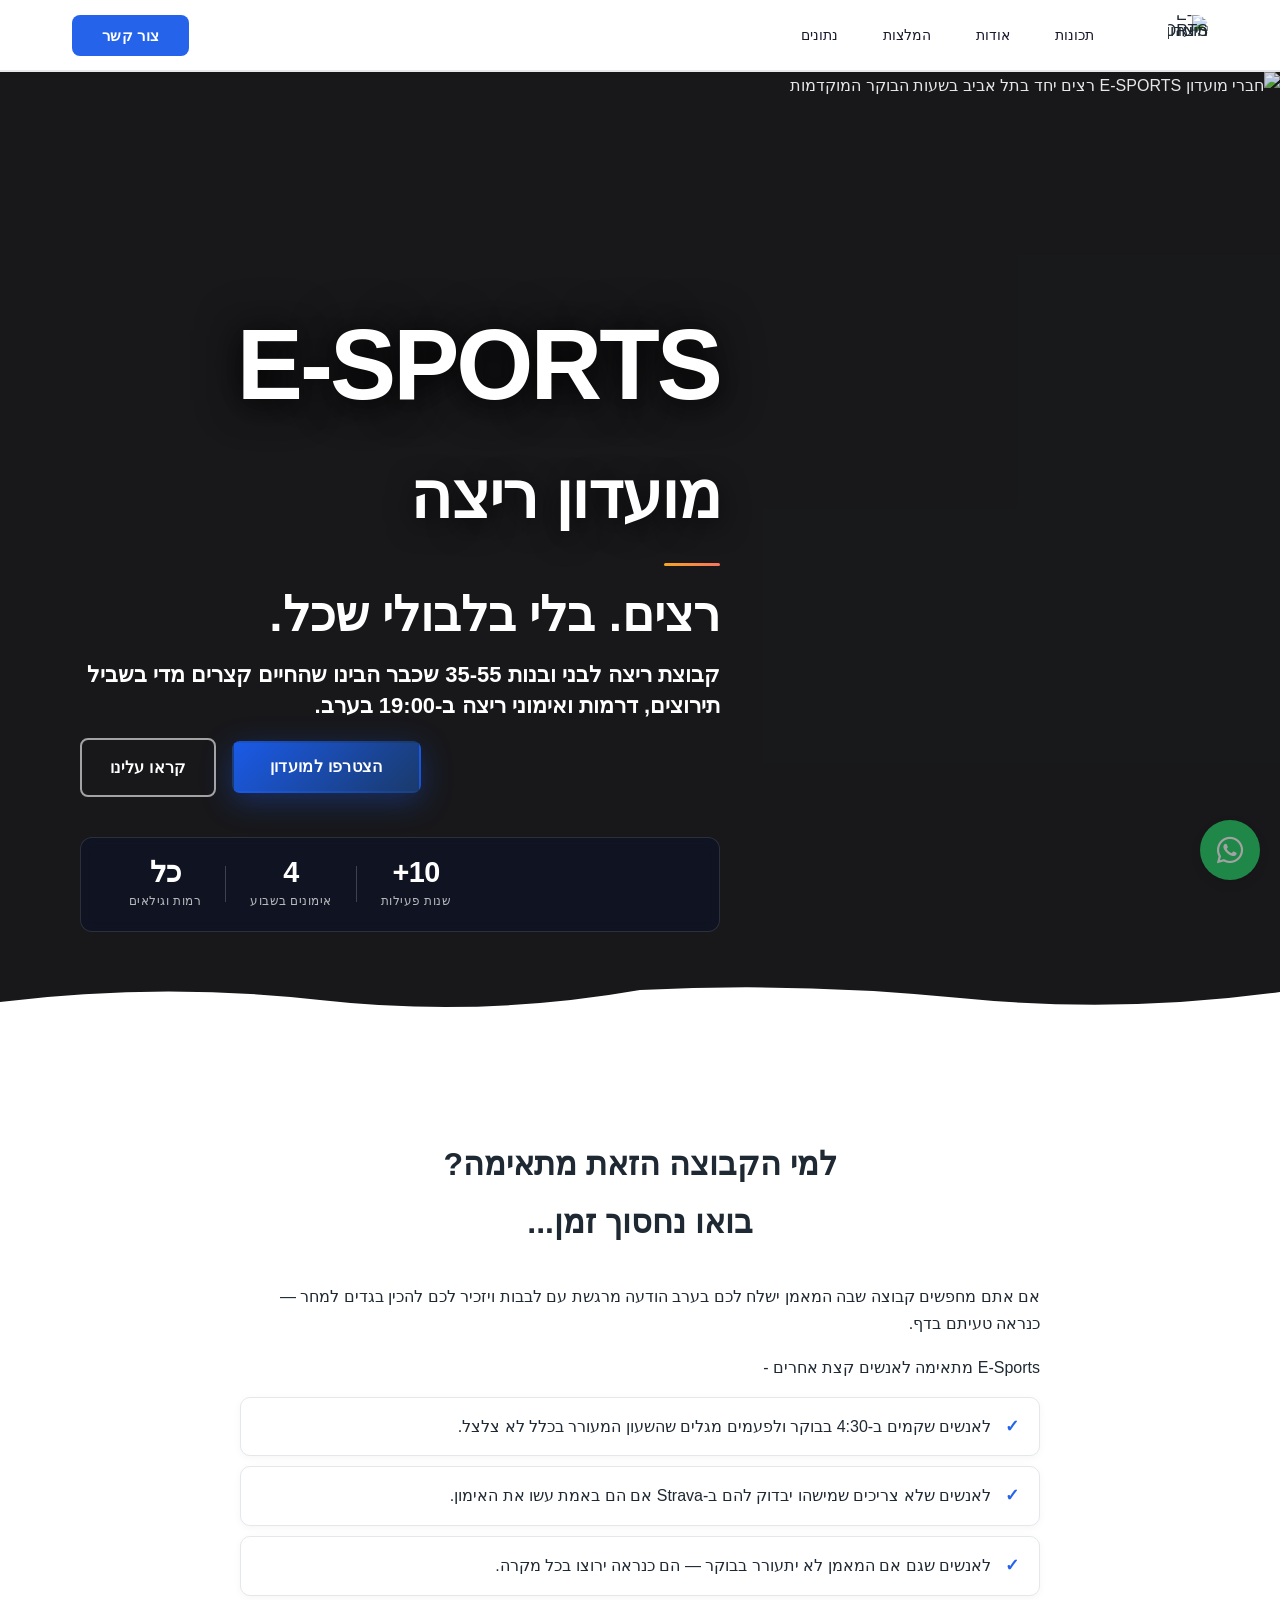
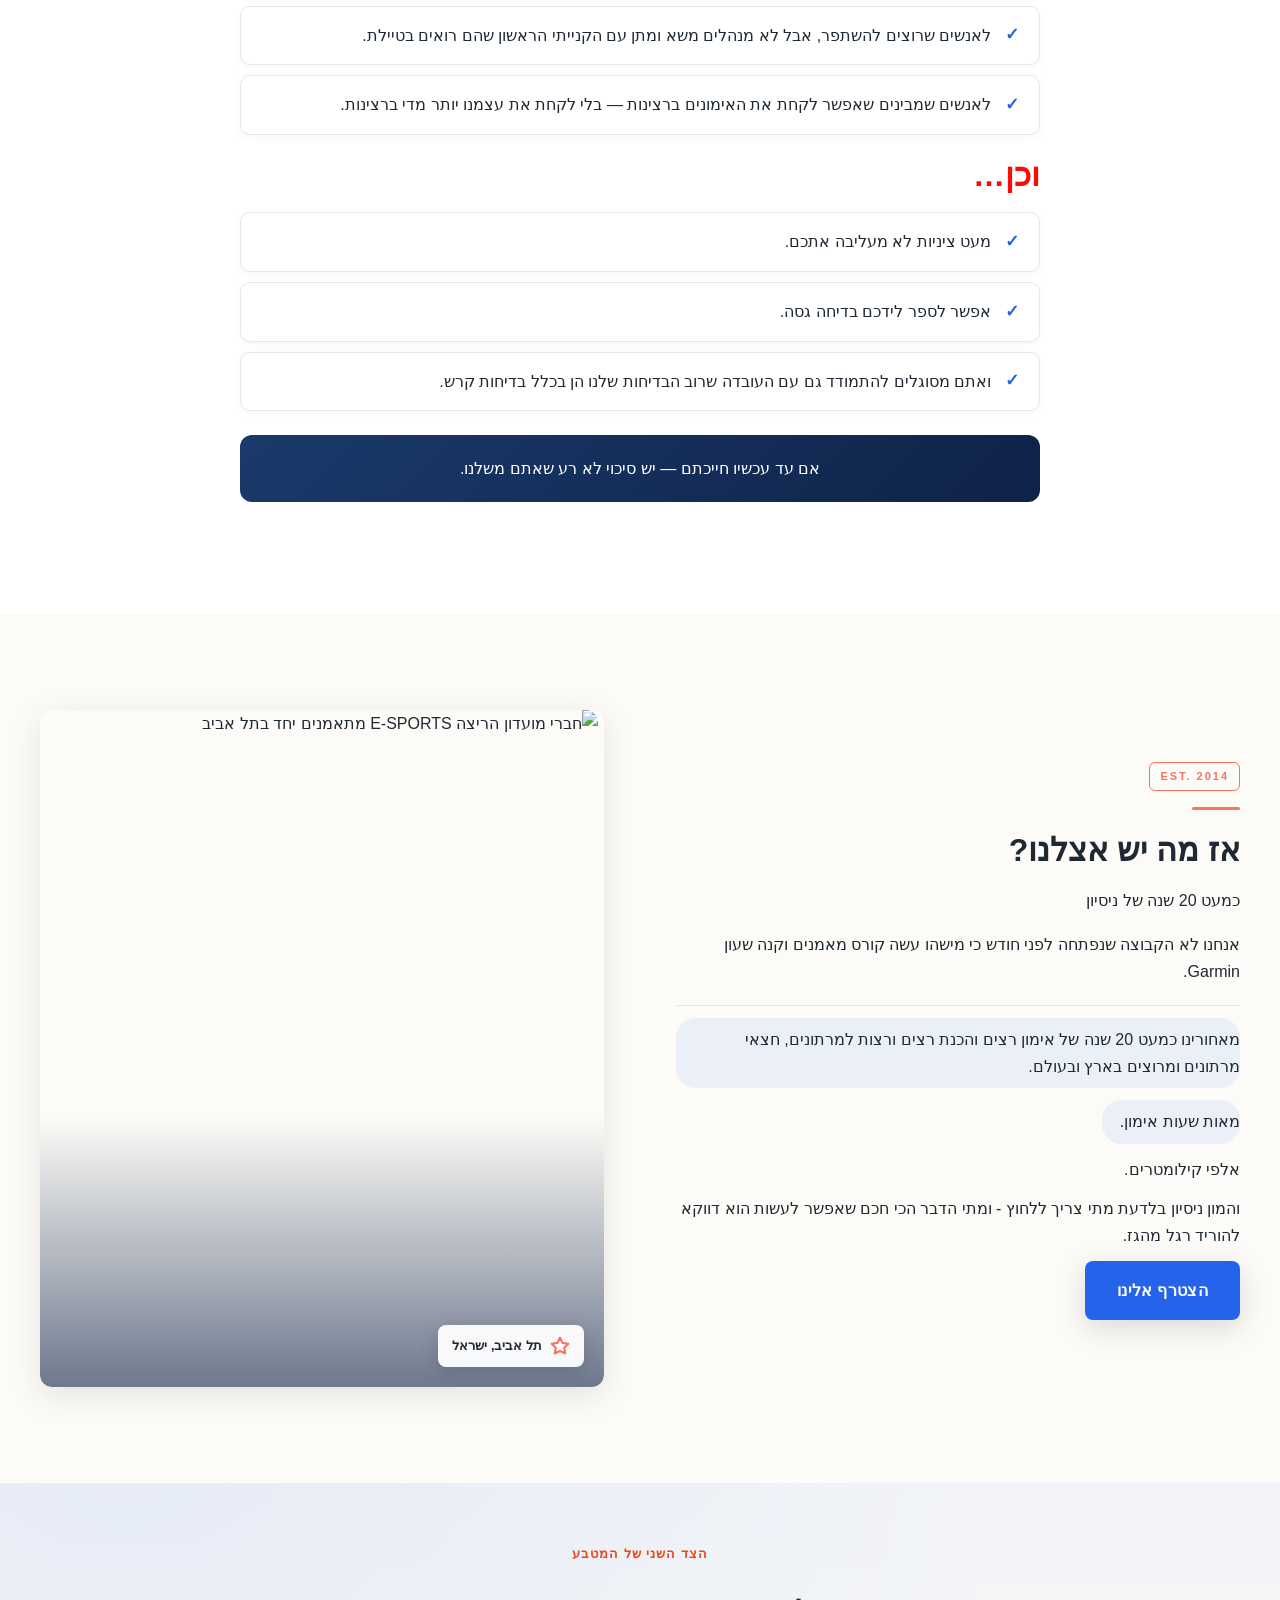
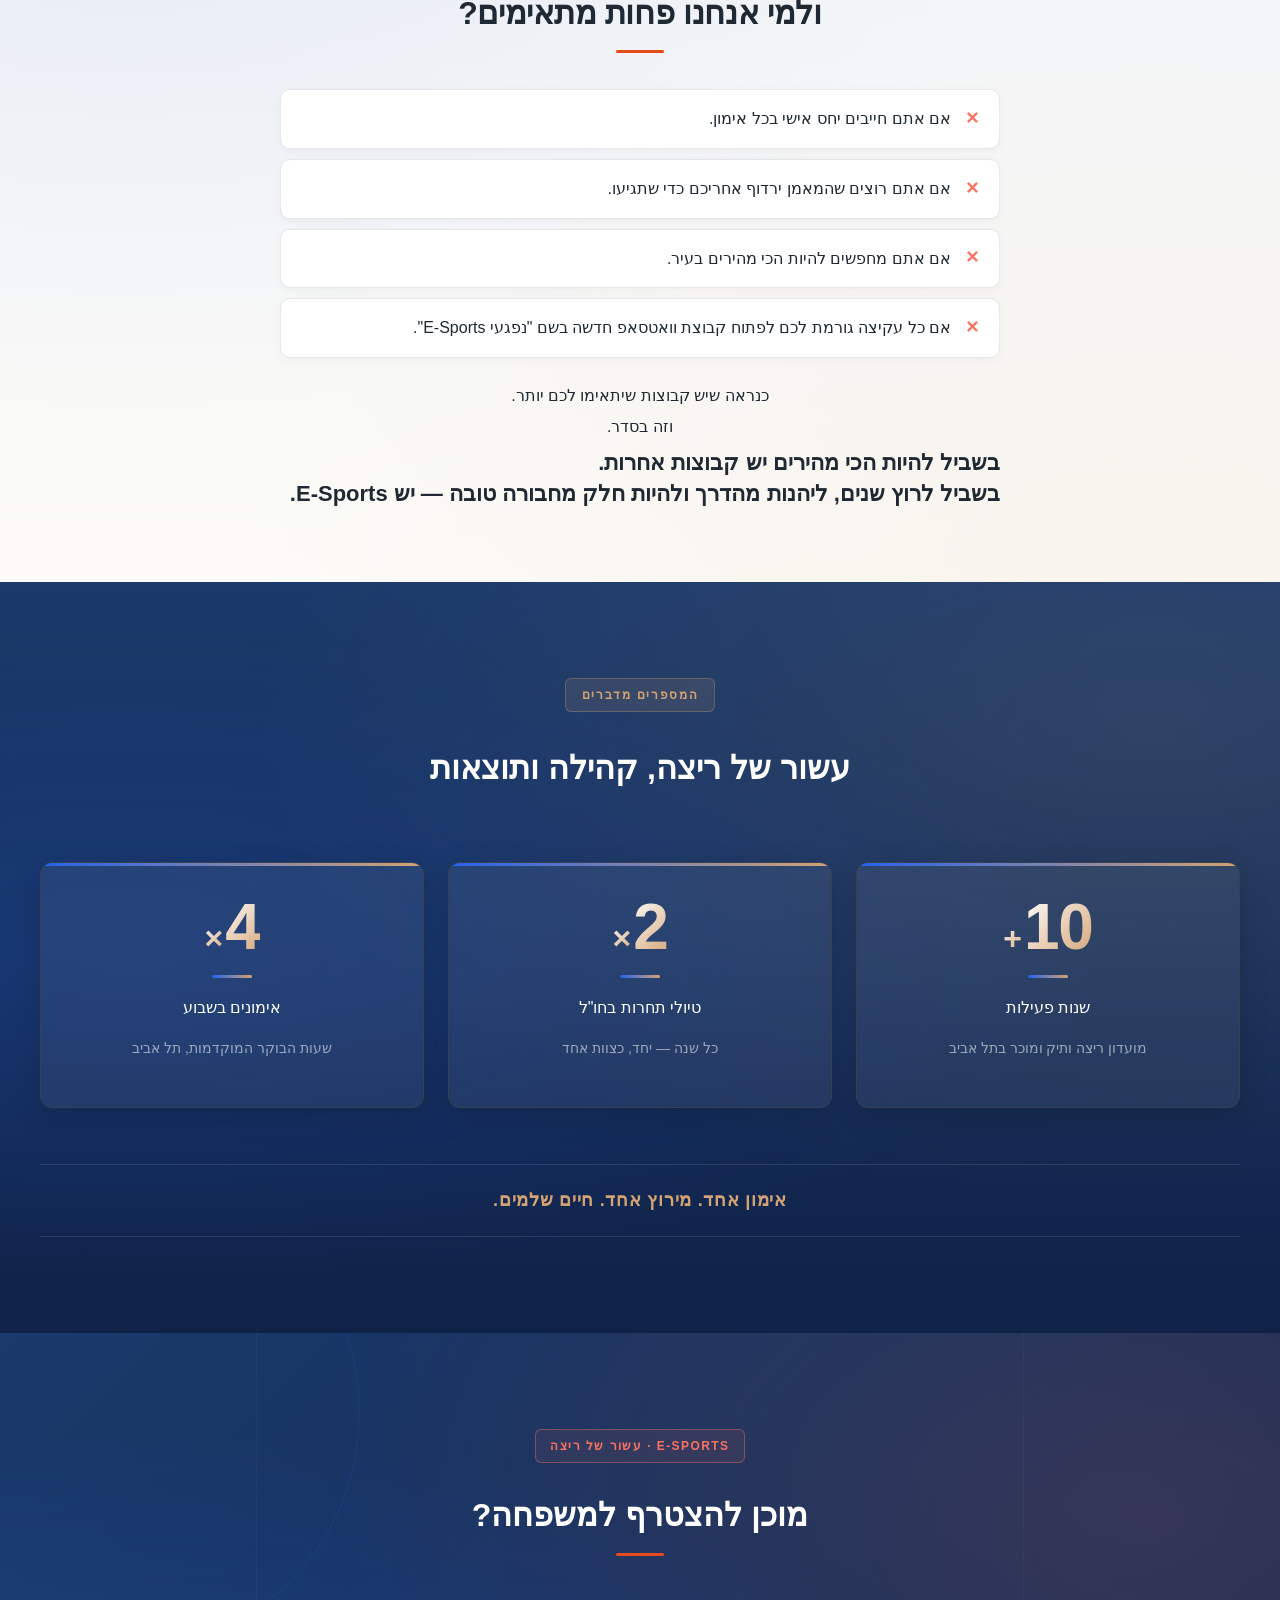
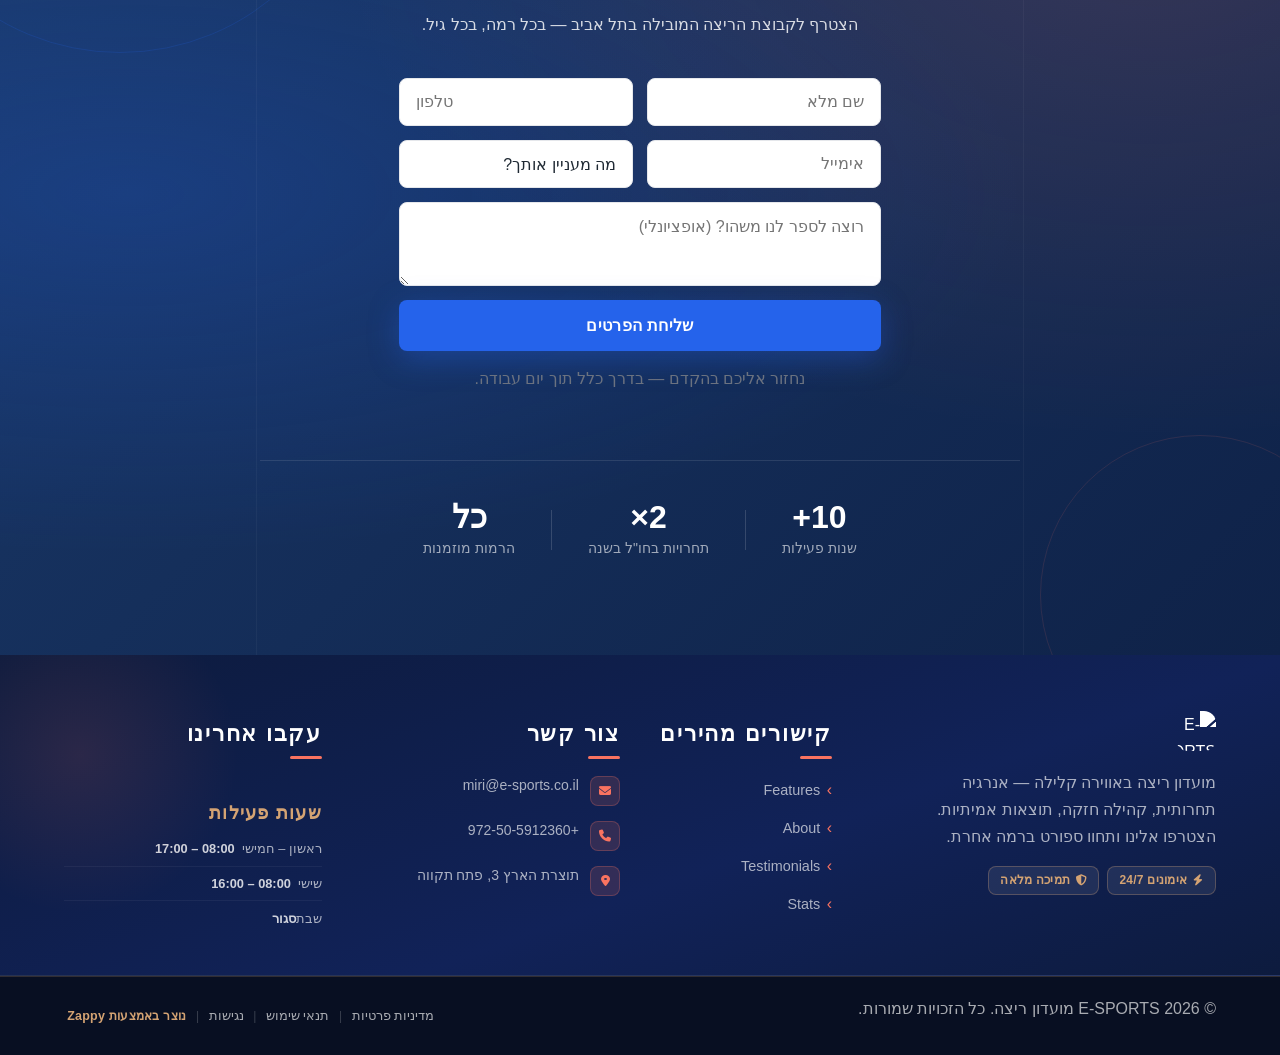
==== commit b74acb7d: "Incremental sync: 1 page(s) — update_text, delete_element" ====
--- a/public/index.html
+++ b/public/index.html
@@ -1 +1 @@
-<!doctype html><html dir="rtl" lang="he"><head><meta charset="UTF-8"><meta content="width=device-width,initial-scale=1" name="viewport"><meta content="index, follow" name="robots"><title>sports &amp; fitness — E-SPORTS מועדון ריצה</title><meta content="E-SPORTS is a Tel Aviv-based running club led by Eran Shomron, celebrating a decade of activity with a warm, family-like atmosphere. The club trains in the earl" name="description"><meta content="sports &amp; fitness, x sports fitness, sports and fitness, קבוצת ריצה, קבוצת ריצה בתל אביב" name="keywords"><link href="/assets/favicon.ico" rel="icon" type="image/x-icon"><link href="/assets/favicon-16x16.png" rel="icon" type="image/png" sizes="16x16"><link href="/assets/favicon-32x32.png" rel="icon" type="image/png" sizes="32x32"><link href="/assets/favicon-48x48.png" rel="icon" type="image/png" sizes="48x48"><link href="/assets/favicon-192x192.png" rel="icon" type="image/png" sizes="192x192"><link href="/assets/favicon-512x512.png" rel="icon" type="image/png" sizes="512x512"><link href="/assets/apple-touch-icon.png" rel="apple-touch-icon"><script>!function(){"use strict";var t="e66b48dd-0134-46da-aa96-6394e894cd96",e="https://api.zappy5.com/api/analytics/track",a=18e5,n=2592e6,o=!0,i=!0,r=!0;var s=function(){var e="zappy_visitor_"+t,a=null;try{if(a=localStorage.getItem(e)){var o=JSON.parse(a),i=Date.now();if(i-o.created<n)return o.lastSeen=i,localStorage.setItem(e,JSON.stringify(o)),o.id}}catch(t){console.warn("Zappy Analytics: LocalStorage not available")}var r="zv_"+Date.now()+"_"+Math.random().toString(36).substr(2,9);try{localStorage.setItem(e,JSON.stringify({id:r,created:Date.now(),lastSeen:Date.now()}))}catch(t){}return r}(),c=function(){var e="zappy_session_"+t,n=null;try{if(n=sessionStorage.getItem(e)){var o=JSON.parse(n),i=Date.now();if(i-o.timestamp<a)return o.timestamp=i,sessionStorage.setItem(e,JSON.stringify(o)),o.id}}catch(t){console.warn("Zappy Analytics: SessionStorage not available")}var r="zs_"+Date.now()+"_"+Math.random().toString(36).substr(2,9);try{sessionStorage.setItem(e,JSON.stringify({id:r,timestamp:Date.now()}))}catch(t){}return r}();function l(a,n){n=n||{};var o={website_id:t,event_type:a,page_path:window.location.pathname,referrer:document.referrer||"direct",visitor_id:s,session_id:c,metadata:n};if(navigator.sendBeacon){var i=new Blob([JSON.stringify(o)],{type:"application/json"});navigator.sendBeacon(e,i)}else fetch(e,{method:"POST",headers:{"Content-Type":"application/json"},body:JSON.stringify(o),keepalive:!0}).catch(function(t){console.warn("Zappy Analytics: Failed to track event",t)})}o&&l("pageview",{title:document.title,url:window.location.href}),i&&document.addEventListener("click",function(t){var e=t.target;if("BUTTON"===e.tagName||e.closest("button")){var a="BUTTON"===e.tagName?e:e.closest("button");l("click",{element:"button",text:a.textContent.trim().substring(0,100),id:a.id||null,class:a.className||null})}else if("A"===e.tagName||e.closest("a")){var n="A"===e.tagName?e:e.closest("a");l("navigation",{element:"link",text:n.textContent.trim().substring(0,100),href:n.href,external:n.hostname!==window.location.hostname})}},!0),r&&document.addEventListener("submit",function(t){var e=t.target;l("form_submit",{form_id:e.id||null,form_name:e.name||null,form_action:e.action||null,form_method:e.method||"GET"})},!0);var d=Date.now();window.addEventListener("beforeunload",function(){l("page_unload",{time_on_page:Math.floor((Date.now()-d)/1e3),page_path:window.location.pathname})}),window.zappyAnalytics={track:l,getVisitorId:function(){return s},getSessionId:function(){return c}}}()</script><script>!function(){"use strict";if(!window.zappyFireMarketingEvent){var t={begin_checkout:"checkout_started",purchase:"checkout_complete",add_to_cart:"add_to_cart",view_product:"view_product"},e={whatsapp_click:{ga4:"contact",meta:"Contact",gtm:"whatsapp_click",ecom:!1},phone_click:{ga4:"contact",meta:"Contact",gtm:"phone_click",ecom:!1},contact_form_submitted:{ga4:"generate_lead",meta:"Lead",gtm:"contact_form_submitted",ecom:!1},checkout_started:{ga4:"begin_checkout",meta:"InitiateCheckout",gtm:"begin_checkout",ecom:!0},checkout_complete:{ga4:"purchase",meta:"Purchase",gtm:"purchase",ecom:!0},product_inquiry:{ga4:"generate_lead",meta:"Lead",gtm:"product_inquiry",ecom:!1},add_to_cart:{ga4:"add_to_cart",meta:"AddToCart",gtm:"add_to_cart",ecom:!0},view_product:{ga4:"view_item",meta:"ViewContent",gtm:"view_item",ecom:!0}};window.zappyFlushPendingMetaEvents=m;var r=0,n=setInterval(function(){r++,m();var t=0;try{t=(window.__zappyPendingMetaEvents||[]).length}catch(t){}(0===t&&"function"==typeof window.fbq||r>60)&&clearInterval(n)},500);window.zappyFireMarketingEvent=function(r,n,a){try{a=a||{};var d=t[r]||r,m=e[d];if(!m)return;(n=n||{}).pagePath||n.page_path||(n.pagePath=i());var s="",h=!1,f=!1;if("checkout_complete"===d&&(h=!(!(s=String(n.orderId||n.order_id||n.transaction_id||""))||!function(t){if(!t)return!1;try{return"1"===window.sessionStorage.getItem(u(t))}catch(t){return!1}}(s)),f=!(!s||!p(s)),h&&f))return;if(!a.skipFirstParty&&!h)try{window.zappyAnalytics&&"function"==typeof window.zappyAnalytics.track&&window.zappyAnalytics.track(d,n)}catch(t){}if(!h){try{if(window.dataLayer=window.dataLayer||[],m.ecom){var w=o(d,n),y={};w.transaction_id&&(y.transaction_id=w.transaction_id),null!=w.value&&(y.value=w.value),w.currency&&(y.currency=w.currency),w.items&&(y.items=w.items),window.dataLayer.push({event:m.gtm,ecommerce:y}),"checkout_complete"!==d&&"checkout_started"!==d||window.dataLayer.push({event:d,ecommerce:y})}else{var v={event:m.gtm};for(var g in n)Object.prototype.hasOwnProperty.call(n,g)&&(v[g]=n[g]);window.dataLayer.push(v)}}catch(t){}try{"function"==typeof window.gtag&&window.gtag("event",m.ga4,o(d,n))}catch(t){}s&&function(t){if(t)try{window.sessionStorage.setItem(u(t),"1")}catch(t){}}(s)}try{if(f);else{var k=function(t,e){for(var r=c(e=e||{}),n=parseFloat(null!=e.value?e.value:null!=e.total?e.total:0)||0,a=String(e.currency||"USD").toUpperCase(),i=[],o=0,u=0;u<r.length;u++)r[u].item_id&&i.push(r[u].item_id),o+=r[u].quantity||1;if("checkout_complete"===t)return{value:n,currency:a,content_ids:i.length?i:void 0,content_type:"product",num_items:o||void 0,order_id:String(e.order_id||e.orderId||e.transaction_id||e.orderNumber||"")||void 0};if("checkout_started"===t)return{value:n,currency:a,content_ids:i.length?i:void 0,content_type:"product",num_items:o||parseInt(null!=e.itemCount?e.itemCount:0,10)||void 0};if("add_to_cart"===t){var d=String(e.productId||e.product_id||i[0]||"");return{value:n||(r[0]?r[0].price*r[0].quantity:0),currency:a,content_ids:d?[d]:i.length?i:void 0,content_type:"product",content_name:e.productName||e.product_name||r[0]&&r[0].item_name,num_items:parseInt(null!=e.quantity?e.quantity:o||1,10)||1}}if("view_product"===t){var p=String(e.productId||e.product_id||i[0]||"");return{value:n||parseFloat(null!=e.price?e.price:0)||0,currency:a,content_ids:p?[p]:i.length?i:void 0,content_type:"product",content_name:e.productName||e.product_name||r[0]&&r[0].item_name}}return"whatsapp_click"===t||"phone_click"===t?{content_name:"whatsapp_click"===t?"WhatsApp":"Phone",content_category:"contact"}:"contact_form_submitted"===t||"product_inquiry"===t?{content_name:"product_inquiry"===t?"Product inquiry":"Contact form",content_category:e.productName||e.product_name||void 0}:e}(d,n);"function"==typeof window.fbq?(window.fbq("track",m.meta,k),s&&l(s)):function(t,e,r){var n=_();if(r)for(var a=0;a<n.length;a++)if(n[a]&&n[a].orderId===r&&n[a].eventName===t)return;n.push({eventName:t,params:e||{},orderId:r||null})}(m.meta,k,"checkout_complete"===d?s:null)}}catch(t){}}catch(t){}};var a=Object.create(null);document.addEventListener("click",function(t){try{var e=t.target;if(!e)return;var r=h(e,".whatsapp-float, a.whatsapp-float, [data-zappy-whatsapp]"),n=function(t){for(var e=t;e&&e!==document;){if("A"===e.tagName)return e;e=e.parentElement}return null}(e),a=n&&n.href||"";if(r||n&&function(t){if(!t)return!1;var e=String(t).toLowerCase();return-1!==e.indexOf("wa.me/")||-1!==e.indexOf("api.whatsapp.com")||-1!==e.indexOf("whatsapp.com/send")||0===e.indexOf("whatsapp:")}(a)){if(!s("wa:"+a)){var c=r?"float":"link";window.zappyFireMarketingEvent("whatsapp_click",{source:c,href:a||null,pagePath:i()})}return}var o=h(e,".phone-header-btn, .nav-phone-btn, .call-btn, [data-zappy-phone]"),u="";if(n&&n.href&&0===String(n.href).toLowerCase().indexOf("tel:")?u=n.href:o&&o.href&&0===String(o.href).toLowerCase().indexOf("tel:")&&(u=o.href),o||u){var d="";return u&&(d=String(u).replace(/^tel:/i,"").trim()),void(s("tel:"+(d||o&&o.id||"btn"))||window.zappyFireMarketingEvent("phone_click",{source:o?"button":"link",phone:d||null,href:u||null,pagePath:i()}))}}catch(t){}},!0)}function i(){try{if(window.ZAPPY_CONFIG&&window.ZAPPY_CONFIG.currentPagePath)return window.ZAPPY_CONFIG.currentPagePath}catch(t){}try{return window.location.pathname||"/"}catch(t){return"/"}}function c(t){var e=(t=t||{}).items||t.cartItems||t.cart_items||t.lineItems||[];Array.isArray(e)||(e=[]);for(var r=[],n=0;n<e.length;n++){var a=e[n];if(a&&"object"==typeof a){var i=String(a.item_id||a.productId||a.product_id||a.id||"").trim(),c=String(a.item_name||a.productName||a.product_name||a.name||"").trim(),o=parseFloat(null!=a.price?a.price:null!=a.unitPrice?a.unitPrice:0)||0,u=Math.max(1,parseInt(null!=a.quantity?a.quantity:null!=a.qty?a.qty:1,10)||1);(i||c)&&r.push({item_id:i||c,item_name:c||i,price:o,quantity:u})}}return r}function o(t,e){var r=c(e=e||{}),n=parseFloat(null!=e.value?e.value:null!=e.total?e.total:0)||0,a=String(e.currency||"USD").toUpperCase();if("checkout_complete"===t)return{transaction_id:String(e.transaction_id||e.orderId||e.order_id||e.orderNumber||"")||void 0,value:n,currency:a,items:r};if("checkout_started"===t)return{value:n,currency:a,items:r};if("add_to_cart"===t){var o=r.length?r:[{item_id:String(e.productId||e.product_id||""),item_name:String(e.productName||e.product_name||""),price:parseFloat(null!=e.value?e.value:null!=e.price?e.price:0)||0,quantity:parseInt(null!=e.quantity?e.quantity:1,10)||1}].filter(function(t){return t.item_id||t.item_name});return{value:n||(o[0]?o[0].price*o[0].quantity:0),currency:a,items:o}}if("view_product"===t){var u=r.length?r:[{item_id:String(e.productId||e.product_id||""),item_name:String(e.productName||e.product_name||""),price:parseFloat(null!=e.price?e.price:null!=e.value?e.value:0)||0,quantity:1}].filter(function(t){return t.item_id||t.item_name});return{currency:a,value:n||(u[0]?u[0].price:0),items:u}}return"whatsapp_click"===t||"phone_click"===t?{method:"whatsapp_click"===t?"whatsapp":"phone",page_path:e.pagePath||i()}:"contact_form_submitted"===t||"product_inquiry"===t?{page_path:e.pagePath||i()}:e}function u(t){return"zappy_purchase_fired_"+String(t||"")}function d(t){return"zappy_purchase_meta_fired_"+String(t||"")}function p(t){if(!t)return!1;try{return"1"===window.sessionStorage.getItem(d(t))}catch(t){return!1}}function l(t){if(t)try{window.sessionStorage.setItem(d(t),"1")}catch(t){}}function _(){try{return Array.isArray(window.__zappyPendingMetaEvents)||(window.__zappyPendingMetaEvents=[]),window.__zappyPendingMetaEvents}catch(t){return[]}}function m(){if("function"==typeof window.fbq){var t=_().slice();try{window.__zappyPendingMetaEvents=[]}catch(t){}for(var e=0;e<t.length;e++){var r=t[e];if(r&&r.eventName&&(!r.orderId||!p(r.orderId)))try{window.fbq("track",r.eventName,r.params||{}),r.orderId&&l(r.orderId)}catch(t){}}}}function s(t){var e=Date.now();return!!(a[t]&&e-a[t]<800)||(a[t]=e,!1)}function h(t,e){return t&&t.closest?t.closest(e):null}}()</script><meta content="sports &amp; fitness — E-SPORTS מועדון ריצה" property="og:title"><meta content="E-SPORTS is a Tel Aviv-based running club led by Eran Shomron, celebrating a decade of activity with a warm, family-like atmosphere. The club trains in the earl" property="og:description"><meta content="summary_large_image" name="twitter:card"><meta content="sports &amp; fitness — E-SPORTS מועדון ריצה" name="twitter:title"><meta content="E-SPORTS is a Tel Aviv-based running club led by Eran Shomron, celebrating a decade of activity with a warm, family-like atmosphere. The club trains in the earl" name="twitter:description"><meta content="website" property="og:type"><meta content="he_IL" property="og:locale"><style>.skip-link{position:absolute;top:0;left:0;transform:translateY(-200%);padding:12px 18px;background:var(--bg-dark,#1a1a1a);color:var(--text-light,#fff);font-weight:600;border-radius:0 0 8px 0;z-index:10000}.skip-link:focus{transform:none;outline:2px solid var(--ring,#fff);outline-offset:2px}:focus-visible{outline:2px solid var(--ring,currentColor);outline-offset:3px}</style><link href="/assets/favicon.ico" rel="icon" type="image/x-icon"><link href="/assets/favicon-16x16.png" rel="icon" type="image/png" sizes="16x16"><link href="/assets/favicon-32x32.png" rel="icon" type="image/png" sizes="32x32"><link href="/assets/favicon-48x48.png" rel="icon" type="image/png" sizes="48x48"><link href="/assets/favicon-192x192.png" rel="icon" type="image/png" sizes="192x192"><link href="/assets/favicon-512x512.png" rel="icon" type="image/png" sizes="512x512"><link href="/assets/apple-touch-icon.png" rel="apple-touch-icon"><link href="https://cdn.jsdelivr.net/npm/vanilla-cookieconsent@3/dist/cookieconsent.css" rel="stylesheet"><style id="zappy-critical-above-fold-css">html{box-sizing:border-box;-webkit-text-size-adjust:100%}*,::after,::before{box-sizing:inherit}body{margin:0;min-width:320px;overflow-x:clip}img,svg,video{max-width:100%;height:auto}main{display:block}.container{width:min(100% - 32px,1200px);margin-inline:auto}.navbar,header .navbar,header[role=banner],nav.navbar{position:relative;z-index:1000;width:100%}.nav-container,.navbar .container{display:flex;align-items:center;justify-content:space-between;min-height:64px}.logo,.logo-link img{display:block;width:35px;height:35px;object-fit:contain}#navMenu,.nav-menu{list-style:none;margin:0;padding:0}#navMenu a,.nav-menu a,.navbar .nav-links a,.navbar a{color:inherit;text-decoration:none}#navMenu .sub-menu,.nav-menu .sub-menu,.navbar .sub-menu{display:none}.fa,.fa-brands,.fa-regular,.fa-solid,.fab,.far,.fas{display:inline-block;min-width:1em;text-align:center}html:not(#zappy-noop) .navbar:has(.nav-ecommerce-icons)>.phone-header-btn,html:not(#zappy-noop)[data-zappy-site-type=ecommerce] .phone-header-btn{display:none!important;visibility:hidden!important;width:0!important;height:0!important;pointer-events:none!important}.zappy-preview-empty-store-cta{display:none!important;visibility:hidden!important;height:0!important;max-height:0!important;overflow:hidden!important;margin:0!important;padding:0!important;border:0!important;box-shadow:none!important}.zappy-catalog-menu{background:var(--surface-color,var(--surface,linear-gradient(135deg,#f8f9fa 0,#fff 100%)));border-bottom:1px solid var(--border-color,#e5e7eb);padding:0;position:sticky;top:0;z-index:90}.zappy-catalog-menu.rtl,.zappy-catalog-menu[dir=rtl]{direction:rtl}.zappy-catalog-menu.ltr,.zappy-catalog-menu[dir=ltr]{direction:ltr}.catalog-menu-container{max-width:1440px;margin:0 auto;display:flex;align-items:center;gap:8px;padding:10px 24px;overflow:visible}.catalog-menu-categories,.catalog-menu-list{display:flex;align-items:center;gap:4px;flex-wrap:wrap;margin:0;padding:0;list-style:none}.catalog-menu-item{display:inline-flex;align-items:center;padding:8px 16px;font-size:14px;font-weight:500;color:var(--text-color,var(--text,#374151));text-decoration:none;border-radius:20px;white-space:nowrap}.catalog-menu-all{background:var(--primary-color,var(--primary,#111));color:var(--text-light,#fff)!important}.catalog-menu-parent{position:relative;display:inline-flex;align-items:center}.catalog-menu-trigger{display:inline-flex;align-items:center;gap:6px}.catalog-menu-chevron{flex-shrink:0}.catalog-menu-parent>.sub-menu{display:none!important;visibility:hidden!important;opacity:0!important;pointer-events:none!important}.hero-section,.index-hero-section,section[class*=hero]{position:relative;overflow:hidden}.hero-section,.index-hero-section{min-height:560px}section[data-hero-type*=fullscreen]{min-height:100vh}.hero-bg-image,.hero-bg-wrapper,section[class*=hero] [class*=hero-bg]{position:absolute;inset:0;width:100%;height:100%}.hero-bg-image img,.hero-bg-wrapper img,section[class*=hero] [data-hero-bg],section[class*=hero] img[data-hero-background=true]{width:100%!important;height:100%!important;object-fit:cover!important;display:block}.hero-content,section[class*=hero] .container{position:relative;z-index:2}@media(max-width:768px){:root{--header-height:72px;--total-header-height:72px;--zappy-mobile-menu-top:72px}html[data-zappy-site-type=ecommerce] body{padding-top:var(--total-header-height,72px)}html[data-zappy-site-type=ecommerce] body>.navbar:not(.zappy-catalog-menu),html[data-zappy-site-type=ecommerce] body>nav.navbar{position:fixed!important;top:0;left:0;right:0;z-index:100000;width:100%;margin-bottom:0}.zappy-catalog-menu{position:fixed;top:var(--header-height,72px);left:0;right:0;z-index:99999}.nav-container,.navbar .container{min-height:60px}#navMenu,.nav-menu{max-width:100vw;overflow-x:hidden}.hero-section,.index-hero-section,section[class*=hero],section[data-hero-type*=fullscreen]{min-height:100svh}.hero-bg-image,.hero-bg-wrapper,.hero-scrim{min-height:100svh}}:root{--nav-bg:#FFFFFF}.navbar{background-color:#fff!important}/* ZAPPY_ANNOUNCEMENT_HEADER_OFFSET_CSS_V3 */ :root{--zappy-header-stack-height:calc(var(--zappy-announcement-height, 40px) + var(--header-height, 72px))}body:has(.zappy-announcement-bar) .navbar:not(.zappy-catalog-menu):not(.mobile-search-panel),body:has(.zappy-announcement-bar) header.navbar,body:has(.zappy-announcement-bar) nav.navbar:not(.zappy-catalog-menu){top:var(--zappy-announcement-height,40px)!important}[data-zappy-content-align]{display:flex!important;flex-direction:column!important}[data-zappy-content-align^=top-]{justify-content:flex-start!important}[data-zappy-content-align^=center-],[data-zappy-content-align^=lower-],[data-zappy-content-align^=upper-]{justify-content:center!important}[data-zappy-content-align^=bottom-]{justify-content:flex-end!important}[data-zappy-content-align$="-left"],[data-zappy-content-align$="-mid-left"]{align-items:flex-start!important;text-align:start!important}[data-zappy-content-align$="-center"]{align-items:center!important;text-align:center!important}[data-zappy-content-align$="-mid-right"],[data-zappy-content-align$="-right"]{align-items:flex-end!important;text-align:end!important}[data-zappy-content-align] [data-zappy-align-target]{margin-left:auto;margin-right:auto}[data-zappy-content-align$="-center"] [data-zappy-align-target],[data-zappy-content-align$="-center"] [data-zappy-align-target]>*{text-align:center!important}</style><link href="/styles.css" rel="stylesheet"><script>window.ZAPPY_WEBSITE_ID="e66b48dd-0134-46da-aa96-6394e894cd96",window.ZAPPY_API_BASE="https://api.zappy5.com"</script><link href="/assets/site-index-hero-image-1-1779807296117-ikqz61.webp?v=1779807299263" rel="preload" as="image" fetchpriority="high"><style id="zappy-dropdown-submenu-styles">#navMenu li:has(.sub-menu),.nav-menu li:has(.sub-menu),.navbar li:has(.sub-menu),nav li:has(.sub-menu){position:relative}#navMenu .sub-menu,.nav-menu .sub-menu,.navbar .sub-menu,nav .sub-menu{display:block!important;position:absolute!important;top:100%;left:0;min-width:220px;border-radius:8px;box-shadow:0 8px 25px rgba(0,0,0,.15);padding:8px 0;opacity:0;visibility:hidden;transform:translateY(10px);transition:all .3s ease;z-index:1000;list-style:none;pointer-events:none}#navMenu li:hover>.sub-menu,.nav-menu li:hover>.sub-menu,.navbar li:hover>.sub-menu,nav li:hover>.sub-menu{opacity:1!important;visibility:visible!important;transform:translateY(0)!important;pointer-events:auto!important}.sub-menu li{list-style:none;margin:0;padding:0}.sub-menu a{display:block!important;padding:10px 16px!important;color:var(--text-dark,#333)!important;font-weight:500;text-decoration:none;white-space:nowrap;transition:background-color .2s}.sub-menu .zappy-nav-child>a{padding-left:28px!important;font-size:.9em!important;opacity:.85!important}[dir=rtl] .sub-menu .zappy-nav-child>a,html[lang=ar] .sub-menu .zappy-nav-child>a,html[lang=he] .sub-menu .zappy-nav-child>a{padding-left:10px!important;padding-right:28px!important}.sub-menu .zappy-nav-parent>a{font-weight:600!important}.sub-menu a:hover{background-color:#f5f5f5}[dir=rtl] .nav-menu .sub-menu,[dir=rtl] .navbar .sub-menu,[dir=rtl] nav .sub-menu,html[lang=ar] .nav-menu .sub-menu,html[lang=ar] .navbar .sub-menu,html[lang=ar] nav .sub-menu,html[lang=he] .nav-menu .sub-menu,html[lang=he] .navbar .sub-menu,html[lang=he] nav .sub-menu{left:auto!important;right:0!important}.sub-menu:empty,.sub-menu:not(:has(li)):not(:has(> a)),.sub-menu:not(:has(li:not(.zappy-hidden-menu-item))):not(:has(> a)){display:none!important;opacity:0!important;visibility:hidden!important;pointer-events:none!important}li:has(.menu-group-title):hover>.sub-menu{opacity:1!important;visibility:visible!important;transform:translateY(0)!important;pointer-events:auto!important}#navMenu>li>.menu-group-title,.nav-menu>li>.menu-group-title{display:inline-block;padding:.5rem 1rem;cursor:default;user-select:none}@media (max-width:768px){#navMenu .sub-menu,.nav-menu .sub-menu,.navbar .sub-menu,nav .sub-menu{position:static!important;transform:none!important;box-shadow:none!important;background:0 0!important;max-height:0;overflow:hidden;opacity:0;visibility:hidden;transition:max-height .3s ease,opacity .3s ease;padding:0!important;border-radius:0!important}#navMenu .sub-menu.mobile-expanded,.nav-menu .sub-menu.mobile-expanded,.navbar .sub-menu.mobile-expanded{max-height:none!important;overflow-y:visible!important;opacity:1!important;visibility:visible!important;padding:8px 0 8px 16px!important}[dir=rtl] .sub-menu.mobile-expanded,html[lang=he] .sub-menu.mobile-expanded{padding:8px 16px 8px 0!important}#navMenu li:hover>.sub-menu,.nav-menu li:hover>.sub-menu,.navbar li:hover>.sub-menu,nav li:hover>.sub-menu{opacity:0;visibility:hidden;pointer-events:none}#navMenu li>.sub-menu.mobile-expanded,.nav-menu li>.sub-menu.mobile-expanded,.navbar li>.sub-menu.mobile-expanded,nav li>.sub-menu.mobile-expanded{opacity:1!important;visibility:visible!important;pointer-events:auto!important}#navMenu li:has(.sub-menu),.nav-menu li:has(.sub-menu),.navbar li:has(.sub-menu),nav li:has(.sub-menu){display:flex!important;flex-wrap:wrap!important;align-items:center!important;position:relative!important;min-height:44px!important}#navMenu li:has(.sub-menu)>a,.nav-menu li:has(.sub-menu)>a,.navbar li:has(.sub-menu)>a,nav li:has(.sub-menu)>a{flex:1!important;min-width:0!important}#navMenu li:has(.sub-menu)>.menu-group-title,.nav-menu li:has(.sub-menu)>.menu-group-title,.navbar li:has(.sub-menu)>.menu-group-title,nav li:has(.sub-menu)>.menu-group-title{flex:1!important;min-width:0!important;display:flex!important;align-items:center!important;padding:12px 16px!important;min-height:44px!important;line-height:1.4!important;font-weight:600!important;box-sizing:border-box!important}#navMenu li:has(.sub-menu)>.sub-menu,.nav-menu li:has(.sub-menu)>.sub-menu,.navbar li:has(.sub-menu)>.sub-menu,nav li:has(.sub-menu)>.sub-menu{flex-basis:100%!important;width:100%!important}#navMenu li:has(.sub-menu)>a [class*=arrow],#navMenu li:has(.sub-menu)>a [class*=chevron],.nav-menu li:has(.sub-menu)>a .fa-angle-down,.nav-menu li:has(.sub-menu)>a .fa-chevron-down,.nav-menu li:has(.sub-menu)>a [class*=arrow],.nav-menu li:has(.sub-menu)>a [class*=chevron],nav li:has(.sub-menu)>a [class*=arrow],nav li:has(.sub-menu)>a [class*=chevron]{display:none!important;visibility:hidden!important}.mobile-submenu-toggle{display:flex!important;align-items:center!important;justify-content:center!important;width:44px!important;height:auto!important;background:0 0!important;border:none!important;cursor:pointer!important;color:var(--text-dark)!important;position:static!important;flex-shrink:0!important;align-self:stretch!important;z-index:2!important;padding:0!important;margin:0!important}.mobile-submenu-toggle::after{content:''!important;width:0!important;height:0!important;border-left:6px solid transparent!important;border-right:6px solid transparent!important;border-top:7px solid currentColor!important;transition:transform .3s ease!important}.mobile-submenu-toggle.expanded::after{transform:rotate(180deg)!important}.sub-menu a{padding:10px 0!important;display:block!important;color:var(--text-dark)!important;white-space:normal!important}.sub-menu .zappy-nav-child>a{padding-left:28px!important;font-size:.9em!important;opacity:.85!important}[dir=rtl] .sub-menu .zappy-nav-child>a,html[lang=ar] .sub-menu .zappy-nav-child>a,html[lang=he] .sub-menu .zappy-nav-child>a{padding-left:0!important;padding-right:28px!important}.sub-menu .zappy-nav-parent>a{font-weight:600!important}#navMenu.active,.nav-menu.active{max-width:100vw!important;overflow-x:hidden!important;box-sizing:border-box!important}.navbar .sub-menu li a,.zappy-products-dropdown .sub-menu a,nav.navbar .sub-menu li a{color:var(--text-dark)!important}}@media (min-width:769px){.mobile-submenu-toggle{display:none!important}}</style><style id="zappy-widget-visibility">html[dir=rtl] .whatsapp-float{right:20px!important;left:auto!important}html:not([dir]) .whatsapp-float,html[dir=ltr] .whatsapp-float{left:20px!important;right:auto!important}html[dir=rtl] #mic-access-tool-general-button,html[dir=rtl] #mic-init-access-tool #mic-access-tool-general-button,html[dir=rtl] #mic-init-access-tool .mic-access-tool-general-button,html[dir=rtl] ._access-icon,html[dir=rtl] .mic-access-tool-general-button{left:20px!important;right:auto!important}html:not([dir]) #mic-access-tool-general-button,html:not([dir]) #mic-init-access-tool #mic-access-tool-general-button,html:not([dir]) #mic-init-access-tool .mic-access-tool-general-button,html:not([dir]) ._access-icon,html:not([dir]) .mic-access-tool-general-button,html[dir=ltr] #mic-access-tool-general-button,html[dir=ltr] #mic-init-access-tool #mic-access-tool-general-button,html[dir=ltr] #mic-init-access-tool .mic-access-tool-general-button,html[dir=ltr] ._access-icon,html[dir=ltr] .mic-access-tool-general-button{right:20px!important;left:auto!important}@media (max-width:768px){.whatsapp-float{display:flex!important}}@media (min-width:769px){.whatsapp-float{display:flex!important}}@media (max-width:768px){#mic-access-tool-general-button,#mic-init-access-tool #mic-access-tool-general-button,#mic-init-access-tool .mic-access-tool-general-button,._access-icon,.mic-access-tool-general-button{display:flex!important;visibility:visible!important;opacity:1!important;pointer-events:auto!important}#mic-access-tool-box.opened-mic-access-tool,#mic-init-access-tool #mic-access-tool-box.opened-mic-access-tool,.mic-access-tool-box.opened-mic-access-tool{visibility:visible!important;opacity:1!important;pointer-events:auto!important}}@media (min-width:769px){#mic-access-tool-general-button,#mic-init-access-tool #mic-access-tool-general-button,#mic-init-access-tool .mic-access-tool-general-button,._access-icon,.mic-access-tool-general-button{display:flex!important;visibility:visible!important;opacity:1!important;pointer-events:auto!important}#mic-access-tool-box.opened-mic-access-tool,#mic-init-access-tool #mic-access-tool-box.opened-mic-access-tool,.mic-access-tool-box.opened-mic-access-tool{visibility:visible!important;opacity:1!important;pointer-events:auto!important}}</style></head><body><a href="#main" class="skip-link">דלג לתוכן הראשי</a><nav class="navbar" dir="rtl"><button class="mobile-toggle" aria-label="Menu" id="mobileToggle"><svg viewBox="0 0 24 24" fill="none" height="24" width="24" class="hamburger-icon" style="display:block !important"><path d="M3 12h18M3 6h18M3 18h18" stroke="currentColor" stroke-linecap="round" stroke-width="2"></path></svg> <svg viewBox="0 0 24 24" fill="none" height="24" width="24" class="close-icon" style="display:none !important"><path d="M18 6L6 18M6 6l12 12" stroke="currentColor" stroke-linecap="round" stroke-width="2"></path></svg></button> <button class="phone-header-btn" aria-label="Call" data-phone="+972505912360"><svg viewBox="0 0 24 24" fill="currentColor" height="20" width="20"><path d="M22 16.92v3a2 2 0 0 1-2.18 2 19.79 19.79 0 0 1-8.63-3.07 19.5 19.5 0 0 1-6-6 19.79 19.79 0 0 1-3.07-8.67A2 2 0 0 1 4.11 2h3a2 2 0 0 1 2 1.72 12.84 12.84 0 0 0 .7 2.81 2 2 0 0 1-.45 2.11L8.09 9.91a16 16 0 0 0 6 6l1.27-1.27a2 2 0 0 1 2.11-.45 12.84 12.84 0 0 0 2.81.7A2 2 0 0 1 22 16.92z"></path></svg></button><div class="nav-container"><div class="nav-right-group"><div class="nav-brand"><a href="/" class="logo-link"><img alt="E-SPORTS מועדון ריצה" decoding="async" height="35" src="/assets/e-sports-sports-fitness-logo-1779807124542-zqoc20.webp?v=1779807124963-5pru4r" width="35" class="logo"></a></div><ul class="nav-menu" id="navMenu"><li><a href="#features">תכונות</a></li><li><a href="#about">אודות</a></li><li><a href="#testimonials">המלצות</a></li><li><a href="#stats">נתונים</a></li></ul></div><div class="nav-cta-container"><a href="#cta" class="nav-cta-btn">צור קשר</a></div></div></nav><script>window.addEventListener("load",function(){const e=document.querySelector(".navbar, nav, header");if(!e)return void console.log("[Navbar] Navbar element not found");let t=document.getElementById("mobileToggle")||document.querySelector(".mobile-toggle")||document.querySelector(".hamburger")||document.querySelector(".hamburger-menu")||document.querySelector(".menu-toggle")||document.querySelector(".burger-menu")||document.querySelector('[aria-label="Menu"]')||document.querySelector('[aria-label="תפריט"]');const n=document.querySelector(".phone-header-btn"),o=window.getComputedStyle(e);let r=o.backgroundColor;if(console.log("[Navbar] Initial navbar background:",r),"transparent"===r||"rgba(0, 0, 0, 0)"===r||r.startsWith("rgba")&&r.includes(", 0)")){const e=o.backgroundImage;if(e&&"none"!==e)console.log("[Navbar] Navbar has background image/gradient, using dark text"),r="rgb(240, 240, 240)";else{const e=window.getComputedStyle(document.body).backgroundColor;console.log("[Navbar] Navbar transparent, using body background:",e),r=e}}const a=r.match(/\d+/g);if(a&&a.length>=3){const e=(.299*parseInt(a[0])+.587*parseInt(a[1])+.114*parseInt(a[2]))/255;console.log("[Navbar] Mobile button colors preserved from Claude CSS (luminance:",e.toFixed(2)+")");const o=document.createElement("style");o.id="zappy-mobile-nav-fix";document.documentElement.lang;document.documentElement.dir,o.textContent='\n        /* Hide mobile buttons on desktop, show only on mobile */\n        @media (min-width: 769px) {\n          .mobile-toggle,\n          .phone-header-btn {\n            display: none !important;\n          }\n        }\n        \n        /* Show and position mobile buttons correctly on mobile */\n        @media (max-width: 768px) {\n          .navbar,\n          nav.navbar {\n            min-height: 70px !important;\n          }\n\n          .mobile-toggle,\n          .phone-header-btn {\n            position: absolute !important;\n            top: 0 !important;\n            bottom: 0 !important;\n            margin-top: auto !important;\n            margin-bottom: auto !important;\n            transform: none !important;\n            z-index: 1001 !important;\n            display: flex !important;\n            align-items: center !important;\n            justify-content: center !important;\n            width: 36px !important;\n            height: 36px !important;\n            border-radius: 50% !important;\n            border: none !important;\n            cursor: pointer !important;\n            padding: 6px !important;\n            background: none !important;\n            color: var(--nav-text, var(--text-dark)) !important;\n            touch-action: manipulation !important;\n            -webkit-tap-highlight-color: transparent !important;\n          }\n\n          html[data-zappy-site-type="ecommerce"] .phone-header-btn,\n          body[data-zappy-site-type="ecommerce"] .phone-header-btn,\n          html[data-zappy-site-type="ecommerce"] header .phone-header-btn,\n          html[data-zappy-site-type="ecommerce"] nav .phone-header-btn {\n            display: none !important;\n            visibility: hidden !important;\n            width: 0 !important;\n            height: 0 !important;\n            min-width: 0 !important;\n            overflow: hidden !important;\n          }\n          \n          /* LTR positioning (default): hamburger LEFT, phone RIGHT */\n          html:not([dir="rtl"]):not([lang="he"]):not([lang="ar"]) .mobile-toggle,\n          html[dir="ltr"] .mobile-toggle {\n            left: 12px !important;\n            right: auto !important;\n          }\n          html:not([dir="rtl"]):not([lang="he"]):not([lang="ar"]) .phone-header-btn,\n          html[dir="ltr"] .phone-header-btn {\n            right: 12px !important;\n            left: auto !important;\n          }\n          \n          /* RTL positioning: hamburger RIGHT, phone LEFT */\n          html[dir="rtl"] .mobile-toggle,\n          html[lang="he"] .mobile-toggle,\n          html[lang="ar"] .mobile-toggle {\n            right: 12px !important;\n            left: auto !important;\n          }\n          html[dir="rtl"] .phone-header-btn,\n          html[lang="he"] .phone-header-btn,\n          html[lang="ar"] .phone-header-btn {\n            left: 12px !important;\n            right: auto !important;\n          }\n          \n          /* CRITICAL: Ensure nav-container has min-height on mobile */\n          /* All children are positioned absolutely/fixed on mobile, so height:auto collapses to 0 */\n          .nav-container {\n            min-height: 70px !important;\n            position: relative !important;\n          }\n          \n          /* Ensure SVG icons are properly sized and inherit color */\n          .mobile-toggle svg,\n          .phone-header-btn svg {\n            width: 24px !important;\n            height: 24px !important;\n            /* Don\'t force display - let JavaScript control hamburger/close toggle */\n          }\n          \n          /* Reset nav-cta-container on mobile - remove desktop box-shadow/padding */\n          /* that creates a visible ghost box when CTA button is hidden */\n          .nav-cta-container {\n            box-shadow: none !important;\n            padding: 0 !important;\n          }\n          \n          /* Hide nav-cta-container entirely on mobile when there\'s no lang-switcher */\n          /* (only the CTA button is inside, and it\'s hidden on mobile) */\n          .nav-cta-container:not(:has(.lang-switcher)) {\n            display: none !important;\n          }\n          \n          /* CRITICAL: Prevent hero image fade gradient from bleeding over headline text */\n          /* The .image-fade-gradient has bottom: -30px (extends below parent) */\n          /* On mobile stacked layout, this overlaps the h1 text below the image */\n          .hero-image-column {\n            overflow: hidden !important;\n          }\n          .image-fade-gradient {\n            bottom: 0 !important;\n          }\n          \n          /* Hide desktop language switcher on mobile - hamburger menu handles it */\n          /* High specificity to override stored CSS */\n          .lang-switcher,\n          .nav-cta-container .lang-switcher,\n          .nav-container .lang-switcher,\n          .navbar .lang-switcher,\n          .navbar .nav-cta-container .lang-switcher {\n            display: none !important;\n          }\n        }\n      ';const r=document.getElementById("zappy-mobile-nav-fix");r&&r.remove(),document.head.appendChild(o),console.log("[Navbar] Critical CSS injected for mobile nav positioning");const i=window.innerWidth<=768;if(t){const e=t.querySelector(".hamburger-icon"),n=t.querySelector(".close-icon");e&&(e.style.setProperty("width","24px","important"),e.style.setProperty("height","24px","important"),e.style.setProperty("display","block","important")),n&&(n.style.setProperty("width","24px","important"),n.style.setProperty("height","24px","important"),n.style.setProperty("display","none","important")),i?(t.style.setProperty("position","absolute","important"),t.style.setProperty("top","0","important"),t.style.setProperty("bottom","0","important"),t.style.setProperty("margin-top","auto","important"),t.style.setProperty("margin-bottom","auto","important"),t.style.setProperty("transform","none","important"),t.style.setProperty("z-index","1001","important"),t.style.removeProperty("left"),t.style.removeProperty("right"),console.log("[Navbar] Mobile toggle positioning applied (mobile viewport)")):(t.style.removeProperty("position"),t.style.removeProperty("top"),t.style.removeProperty("transform"),t.style.removeProperty("z-index"),t.style.removeProperty("left"),t.style.removeProperty("right"),console.log("[Navbar] Desktop viewport - cleared mobile toggle inline positioning"))}if(n){const e=n.querySelector("svg");e&&(e.style.width="24px",e.style.height="24px",e.setAttribute("width","24"),e.setAttribute("height","24")),i?(n.style.setProperty("position","absolute","important"),n.style.setProperty("top","0","important"),n.style.setProperty("bottom","0","important"),n.style.setProperty("margin-top","auto","important"),n.style.setProperty("margin-bottom","auto","important"),n.style.setProperty("transform","none","important"),n.style.setProperty("z-index","1001","important"),n.style.removeProperty("left"),n.style.removeProperty("right"),console.log("[Navbar] Phone button positioning applied (mobile viewport)")):(n.style.removeProperty("position"),n.style.removeProperty("top"),n.style.removeProperty("transform"),n.style.removeProperty("z-index"),n.style.removeProperty("left"),n.style.removeProperty("right"),console.log("[Navbar] Desktop viewport - cleared phone button inline positioning"))}}else console.log("[Navbar] Could not parse background color:",r);t=document.getElementById("mobileToggle")||document.querySelector(".mobile-toggle")||document.querySelector(".hamburger")||document.querySelector(".hamburger-menu")||document.querySelector(".menu-toggle")||document.querySelector(".burger-menu")||document.querySelector('[aria-label="Menu"]')||document.querySelector('[aria-label="תפריט"]');const i=document.getElementById("navMenu")||document.querySelector(".nav-menu")||document.querySelector(".nav-links")||document.querySelector("nav ul:not(.submenu)");if(!t||!i)return void console.log("[Navbar] Mobile toggle or menu not found:",{toggle:!!t,menu:!!i});i.id||(i.id="navMenu"),console.log("[Navbar] Initializing mobile menu...");const l=t.cloneNode(!0);t.parentNode.replaceChild(l,t);var s=0;function p(e){var t=Date.now();t-s<300||(s=t,function(e){e.preventDefault(),e.stopPropagation();const t=l.querySelector(".hamburger-icon"),n=l.querySelector(".close-icon");i.classList.contains("active")?(i.classList.remove("active"),t&&t.style.setProperty("display","block","important"),n&&n.style.setProperty("display","none","important"),document.body.style.overflow="",console.log("[Navbar] Menu closed")):(i.classList.add("active"),t&&t.style.setProperty("display","none","important"),n&&n.style.setProperty("display","block","important"),document.body.style.overflow="hidden",console.log("[Navbar] Menu opened"))}(e))}l.addEventListener("click",p),l.addEventListener("touchend",p),i.querySelectorAll("a").forEach(function(e){e.addEventListener("click",function(){if("#"===this.getAttribute("href"))return;const e=l.querySelector(".hamburger-icon"),t=l.querySelector(".close-icon");i.classList.remove("active"),e&&e.style.setProperty("display","block","important"),t&&t.style.setProperty("display","none","important"),document.body.style.overflow="",console.log("[Navbar] Menu closed (link clicked)")})});var m=i.querySelectorAll(".dropdown-toggle");m.forEach(function(e){e.addEventListener("click",function(e){e.preventDefault(),e.stopPropagation();var t=this.closest(".nav-dropdown");t&&(t.parentNode.querySelectorAll(".nav-dropdown.open").forEach(function(e){e!==t&&e.classList.remove("open")}),t.classList.toggle("open"),console.log("[Navbar] Dropdown toggled:",t.classList.contains("open")?"open":"closed"))})}),document.addEventListener("click",function(e){e.target.closest(".nav-dropdown")||document.querySelectorAll(".nav-dropdown.open").forEach(function(e){e.classList.remove("open")})}),console.log("[Navbar] Dropdown handlers initialized for "+m.length+" dropdowns"),n&&n.addEventListener("click",function(){const e=document.querySelectorAll('a[href^="tel:"]'),t=e.length>0?e[0].getAttribute("href").replace("tel:",""):"+972-50-5912360";window.location.href="tel:"+t,console.log("[Navbar] Phone button clicked")}),console.log("[Navbar] Mobile menu initialized successfully")})</script><main id="main"><section class="index-hero-section" data-band-index="0" data-layout-spec="בית-hero" dir="rtl" id="hero" data-hero-type="fullscreen-scrim" data-zappy-bg-color="" data-zappy-bg-overlay-color="#0a1228" data-zappy-bg-overlay-opacity="10" data-zappy-bg-video-type="" data-zappy-bg-video-url="" style="position:relative;overflow:hidden"><div class="index-hero-bg"><div style="position:absolute !important;top:0px !important;left:0px !important;width:100% !important;height:100% !important;max-width:none !important;margin-left:0px !important;margin-right:0px !important;z-index:1 !important;overflow:hidden !important" data-element-id="img-1779806703002-3b5u1m20v" data-element-type="image" data-zappy-wrapper-margins-applied="true" data-zappy-zoom-clip="true" data-zappy-zoom-wrapper="true" data-zappy-zoom-wrapper-align="center" data-zappy-zoom-wrapper-height="763px" data-zappy-zoom-wrapper-width="1213px" data-zappy-zoom-wrapper-width-mode="full"><img alt="חברי מועדון E-SPORTS רצים יחד בתל אביב בשעות הבוקר המוקדמות" decoding="async" height="700" src="/assets/site-index-hero-image-1-1779807296117-ikqz61.webp?v=1779807299263" width="1200" data-element-id="img-1779806703002-3b5u1m20v" data-element-type="image" data-context="Dramatic early morning running scene in Tel Aviv, a group of energetic runners on a city promenade or park path at sunrise, warm golden light, motion blur suggesting speed, community atmosphere, diverse ages and fitness levels running together, cinematic wide-angle shot, vibrant and inspiring sports photography" data-placeholder="index-hero-image-1" data-zappy-object-position="39% 57%" data-zappy-original-height="762.8125" data-zappy-original-width="1213.3333740234375" data-zappy-zoom="1" fetchpriority="high" loading="eager" style="width:100% !important;height:100% !important;object-fit:cover !important;object-position:39% 57% !important;margin:0px !important;position:absolute !important;left:0% !important;top:0% !important;max-width:none !important;max-height:none !important;display:block !important" data-hero-background="true" data-hero-bg="true" data-zappy-hero-img-base-blend="normal" data-zappy-hero-img-base-opacity="1"></div></div><div class="index-hero-scrim" aria-hidden="true" style="display:none" data-zappy-original-bg="hidden"></div><div class="zappy-hero-overlay" style="position:absolute;inset:0;z-index:1;background:rgba(10, 18, 40, 0.1);pointer-events:none"></div><div class="index-hero-est-badge" aria-hidden="true" style="position:relative;z-index:2">EST. 2014</div><div class="index-hero-container" style="position:relative;z-index:2"><div class="index-hero-content"><h2><span class="index-hero-label"><span style="color:#8ae6e6 !important">תל אביב • ריצה • קהילה</span></span></h2><h1 class="index-hero-headline">E-SPORTS<br><span class="index-hero-headline-sub">מועדון ריצה</span></h1><div class="index-hero-accent-line" aria-hidden="true"></div><h3 class="index-hero-subheading"></h3><h1 style="color:rgb(255, 255, 255) !important"><span style="color:#ffffff !important">רצים. בלי בלבולי שכל.</span></h1><h3 style="color:rgb(255, 255, 255) !important"><span style="color:#ffffff !important">קבוצת ריצה לבני ובנות 35-55 שכבר הבינו שהחיים קצרים מדי בשביל תירוצים, דרמות ואימוני ריצה ב-19:00 בערב.</span></h3><div class="index-hero-ctas"><a href="#cta" class="btn btn-primary index-hero-btn-primary" data-element-id="btn-1779806702997-2exzmm8yg" data-element-type="button" data-native-element="true" style="outline:none;border-color:transparent !important;color:rgb(255, 255, 255) !important;background-color:transparent !important;background-image:linear-gradient(135deg, rgb(26, 90, 232), rgb(26, 58, 107)) !important">הצטרפו למועדון</a> <a href="#about" class="index-hero-btn-secondary" data-element-id="btn-1779806702997-bdbkp85x0" data-element-type="button" data-native-element="true" style="outline:none">קראו עלינו</a></div><div class="index-hero-stats"><div class="index-hero-stat"><span class="index-hero-stat-number">10+</span> <span class="index-hero-stat-label">שנות פעילות</span></div><div class="index-hero-stat-divider" aria-hidden="true"></div><div class="index-hero-stat"><span class="index-hero-stat-number">4</span> <span class="index-hero-stat-label">אימונים בשבוע</span></div><div class="index-hero-stat-divider" aria-hidden="true"></div><div class="index-hero-stat"><span class="index-hero-stat-number">כל</span> <span class="index-hero-stat-label">רמות וגילאים</span></div></div></div></div><div class="index-hero-divider-wrapper"><svg viewBox="0 0 1200 60" aria-hidden="true" data-no-icon-edit="true" preserveAspectRatio="none" xmlns="http://www.w3.org/2000/svg"><path d="M0,60 L0,30 Q150,10 300,28 T600,18 Q750,10 900,26 T1200,20 L1200,60 Z" fill="#FFFFFF"></path></svg></div></section><section class="index-features-section" data-band-index="1" data-layout-spec="בית-features" dir="rtl" id="features"><div class="index-features-container"><div class="index-features-header"><h3></h3><h2>למי הקבוצה הזאת מתאימה?</h2><h2 class="index-features-title">בואו נחסוך זמן...</h2></div><div class="index-features-body"><p class="index-features-intro">אם אתם מחפשים קבוצה שבה המאמן ישלח לכם בערב הודעה מרגשת עם לבבות ויזכיר לכם להכין בגדים למחר — כנראה טעיתם בדף.</p><p class="index-features-intro">E-Sports מתאימה לאנשים קצת אחרים -&nbsp;</p><ul class="index-features-list"><li data-grid-item-index="0">לאנשים שקמים ב-4:30 בבוקר ולפעמים מגלים שהשעון המעורר בכלל לא צלצל.</li><li data-grid-item-index="1">לאנשים שלא צריכים שמישהו יבדוק להם ב-Strava אם הם באמת עשו את האימון.</li><li data-grid-item-index="2">לאנשים שגם אם המאמן לא יתעורר בבוקר — הם כנראה ירוצו בכל מקרה.</li><li data-grid-item-index="3">לאנשים שרוצים להשתפר, אבל לא מנהלים משא ומתן עם הקנייתי הראשון שהם רואים בטיילת.</li><li data-grid-item-index="4">לאנשים שמבינים שאפשר לקחת את האימונים ברצינות — בלי לקחת את עצמנו יותר מדי ברצינות.</li></ul><h2><b><span style="color:#f70f07 !important">וכן…</span></b></h2><ul class="index-features-list"><li data-grid-item-index="0">מעט ציניות לא מעליבה אתכם.</li><li data-grid-item-index="1">אפשר לספר לידכם בדיחה גסה.</li><li data-grid-item-index="2">ואתם מסוגלים להתמודד גם עם העובדה שרוב הבדיחות שלנו הן בכלל בדיחות קרש.</li></ul><p class="index-features-closing">אם עד עכשיו חייכתם — יש סיכוי לא רע שאתם משלנו.</p></div></div></section><section class="index-about-section" data-band-index="2" data-layout-spec="בית-about" dir="rtl" id="about"><div class="index-about-container"><div class="index-about-text-col"><div class="index-about-est-badge" aria-hidden="true">EST. 2014</div><div class="index-about-accent-line" aria-hidden="true"></div><h2 class="index-about-heading">אז מה יש אצלנו?</h2><p class="index-about-lead">כמעט 20 שנה של ניסיון</p><p class="index-about-body">אנחנו לא הקבוצה שנפתחה לפני חודש כי מישהו עשה קורס מאמנים וקנה שעון Garmin.</p><p class="index-about-body">מאחורינו כמעט 20 שנה של אימון רצים והכנת רצים ורצות למרתונים, חצאי מרתונים ומרוצים בארץ ובעולם.</p><p class="index-about-body">מאות שעות אימון.</p><p class="index-about-body">אלפי קילומטרים.</p><p class="index-about-body">והמון ניסיון בלדעת מתי צריך ללחוץ - ומתי הדבר הכי חכם שאפשר לעשות הוא דווקא להוריד רגל מהגז.</p><p class="zappy-editable"><a href="#cta" class="index-about-cta">הצטרף אלינו</a></p></div><div class="index-about-image-col"><div class="index-about-image-wrapper"><div style="position:relative !important;overflow:hidden !important;width:552px !important;max-width:100% !important;margin-left:auto !important;margin-right:auto !important;height:662px !important;display:block !important" data-element-id="img-1779807137689-l4wtqaifs" data-element-type="image" data-zappy-wrapper-margins-applied="true" data-zappy-zoom-clip="true" data-zappy-zoom-wrapper="true" data-zappy-zoom-wrapper-align="center" data-zappy-zoom-wrapper-height="662px" data-zappy-zoom-wrapper-width="552px" data-zappy-zoom-wrapper-width-mode="px"><img alt="חברי מועדון הריצה E-SPORTS מתאמנים יחד בתל אביב" decoding="async" height="720" src="/assets/site-index-service-image-1-1779809457966-2lk2ee.webp?v=1779809460644" width="600" class="index-about-img" data-element-id="img-1779807137689-l4wtqaifs" data-element-type="image" data-context="A warm, energetic group of runners in E-SPORTS running club jerseys training together at sunrise in Tel Aviv. The group is diverse in age and ability, laughing and running together along a Tel Aviv promenade or park path. Early morning golden light, sense of community and camaraderie, athletic wear, running shoes. Authentic sports photography style." data-placeholder="index-about-image-1" data-zappy-object-position="50% 50%" data-zappy-original-height="662" data-zappy-original-width="552" data-zappy-zoom="1.6" fetchpriority="low" loading="lazy" style="object-position:50% 50% !important;margin:0px !important;left:-30% !important;top:-39.3397% !important;width:160% !important;height:178.679% !important;max-width:none !important;max-height:none !important;display:block !important;object-fit:cover !important"></div><div class="index-about-image-overlay" aria-hidden="true"></div><div class="index-about-image-badge" aria-hidden="true"><span class="index-about-badge-icon"><svg viewBox="0 0 24 24" fill="none" height="20" width="20" aria-hidden="true" data-element-type="icon" data-icon-type="svg" stroke="currentColor" stroke-linecap="round" stroke-linejoin="round" stroke-width="2.5"><path d="M12 2L15.09 8.26L22 9.27L17 14.14L18.18 21.02L12 17.77L5.82 21.02L7 14.14L2 9.27L8.91 8.26L12 2Z"></path></svg> </span><span class="index-about-badge-text">תל אביב, ישראל</span></div></div></div></div></section><section class="index-testimonials-section" data-band-index="3" data-layout-spec="בית-testimonials" dir="rtl" id="testimonials"><div class="index-testimonials-container"><div class="index-testimonials-header"><p><span class="index-testimonials-label">הצד השני של המטבע</span></p><h2 class="index-testimonials-title">ולמי אנחנו פחות מתאימים?</h2><div class="index-testimonials-accent-line" aria-hidden="true"></div></div><div class="index-fit-body"><ul class="index-fit-list"><li data-grid-item-index="0">אם אתם חייבים יחס אישי בכל אימון.</li><li data-grid-item-index="1">אם אתם רוצים שהמאמן ירדוף אחריכם כדי שתגיעו.</li><li data-grid-item-index="2">אם אתם מחפשים להיות הכי מהירים בעיר.</li><li data-grid-item-index="3">אם כל עקיצה גורמת לכם לפתוח קבוצת וואטסאפ חדשה בשם "נפגעי E-Sports".</li></ul><p class="index-fit-paragraph">כנראה שיש קבוצות שיתאימו לכם יותר.</p><p class="index-fit-paragraph">וזה בסדר.</p><h3>בשביל להיות הכי מהירים יש קבוצות אחרות.<br>בשביל לרוץ שנים, ליהנות מהדרך ולהיות חלק מחבורה טובה — יש E-Sports.</h3></div></div></section><section class="index-stats-section" data-band-index="4" data-layout-spec="בית-stats" dir="rtl" id="stats"><div class="index-stats-container"><div class="index-stats-intro"><p><span class="index-stats-eyebrow">המספרים מדברים</span></p><h2 class="index-stats-heading">עשור של ריצה, קהילה ותוצאות</h2></div><div class="index-stats-grid zappy-preserve-css-grid" style="--zappy-grid-cols:repeat(auto-fit, minmax(min(100%, 282px), 1fr));grid-template-columns:repeat(auto-fit, minmax(min(100%, 282px), 1fr));display:grid;align-items:stretch !important" data-original-gap="24px" data-original-item-width="282" data-zappy-auto-grid="true" data-zappy-explicit-columns="true" id="zappy-auto-grid-1789390934277-7292yj"><article class="index-stat-card" data-grid-item-index="0"><div class="index-stat-number"><span class="index-stat-value" style="color:rgb(31, 41, 51) !important">10</span><span class="index-stat-suffix" style="color:rgb(31, 41, 51) !important">+</span></div><div class="index-stat-divider"></div><p class="index-stat-label">שנות פעילות</p><p><small class="index-stat-sub">מועדון ריצה ותיק ומוכר בתל אביב</small></p></article><article class="index-stat-card" data-grid-item-index="1"><div class="index-stat-number"><span class="index-stat-value" style="color:rgb(31, 41, 51) !important">2</span><span class="index-stat-suffix" style="color:rgb(31, 41, 51) !important">×</span></div><div class="index-stat-divider"></div><p class="index-stat-label">טיולי תחרות בחו"ל</p><p><small class="index-stat-sub">כל שנה — יחד, כצוות אחד</small></p></article><article class="index-stat-card" data-grid-item-index="2"><div class="index-stat-number"><span class="index-stat-value" style="color:rgb(31, 41, 51) !important">4</span><span class="index-stat-suffix" style="color:rgb(31, 41, 51) !important">×</span></div><div class="index-stat-divider"></div><p class="index-stat-label">אימונים בשבוע</p><p><small class="index-stat-sub">שעות הבוקר המוקדמות, תל אביב</small></p></article></div><div class="index-stats-motto"><span class="index-stats-motto-line">אימון אחד. מירוץ אחד. חיים שלמים.</span></div></div></section><section class="index-cta-section" data-band-index="5" data-layout-spec="בית-cta" dir="rtl" id="cta"><div class="index-cta-bg-layer" aria-hidden="true"><span class="index-cta-deco-circle index-cta-deco-circle--1"></span> <span class="index-cta-deco-circle index-cta-deco-circle--2"></span> <span class="index-cta-deco-line index-cta-deco-line--1"></span> <span class="index-cta-deco-line index-cta-deco-line--2"></span></div><div class="index-cta-container"><div class="index-cta-badge" aria-hidden="true">E-SPORTS · עשור של ריצה</div><h2 class="index-cta-headline">מוכן להצטרף למשפחה?</h2><div class="index-cta-accent-line" aria-hidden="true"></div><p class="index-cta-subtext"><br>הצטרף לקבוצת הריצה המובילה בתל אביב — בכל רמה, בכל גיל.</p><div class="index-cta-actions"><form class="index-cta-form" dir="rtl" id="lead-form"><div class="index-cta-form-row"><input aria-label="שם מלא" name="name" placeholder="שם מלא" type="text" required=""> <input aria-label="טלפון" name="phone" placeholder="טלפון" type="tel" required=""></div><div class="index-cta-form-row"><input aria-label="אימייל" name="email" placeholder="אימייל" type="email"> <select aria-label="תחום עניין" name="interest"><option value="" disabled="" selected="">מה מעניין אותך?</option><option value="הצטרפות למועדון">הצטרפות למועדון</option><option value="אימון ניסיון">אימון ניסיון</option><option value="מידע כללי">מידע כללי</option></select></div><textarea aria-label="הודעה" name="message" placeholder="רוצה לספר לנו משהו? (אופציונלי)" rows="3"></textarea> <button class="index-cta-btn-primary" data-element-type="button" type="submit">שליחת הפרטים</button><p class="index-cta-form-note">נחזור אליכם בהקדם — בדרך כלל תוך יום עבודה.</p></form></div><div class="index-cta-stats"><div class="index-cta-stat"><span class="index-cta-stat-number">10+</span> <span class="index-cta-stat-label">שנות פעילות</span></div><span class="index-cta-stat-divider" aria-hidden="true"></span><div class="index-cta-stat"><span class="index-cta-stat-number">2×</span> <span class="index-cta-stat-label">תחרויות בחו"ל בשנה</span></div><span class="index-cta-stat-divider" aria-hidden="true"></span><div class="index-cta-stat"><span class="index-cta-stat-number">כל</span> <span class="index-cta-stat-label">הרמות מוזמנות</span></div></div></div></section></main><footer aria-label="כותרת תחתונה של האתר" class="site-footer" dir="rtl"><div class="footer-top"><div class="footer-container"><div class="footer-col footer-brand"><img alt="E-SPORTS מועדון ריצה" decoding="async" height="35" src="/assets/e-sports-sports-fitness-logo.webp" width="35" class="logo" data-element-id="img-1779803076007-qp5e2t7we" data-element-type="image" data-zappy-footer-image="true"><p class="footer-tagline">מועדון ריצה באווירה קלילה — אנרגיה תחרותית, קהילה חזקה, תוצאות אמיתיות. הצטרפו אלינו ותחוו ספורט ברמה אחרת.</p><div class="footer-badges"><span class="badge"><i class="fas fa-bolt" style="cursor:pointer"></i> אימונים 24/7</span> <span class="badge"><i class="fas fa-shield-alt"></i> תמיכה מלאה</span></div></div><div class="footer-col footer-links"><h3 class="footer-heading">קישורים מהירים</h3><ul class="footer-nav"><li><a href="#features" aria-label="עבור לתכונות">Features</a></li><li><a href="#about" aria-label="עבור לאודות">About</a></li><li><a href="#testimonials" aria-label="עבור להמלצות">Testimonials</a></li><li><a href="#stats" aria-label="עבור לסטטיסטיקות">Stats</a></li></ul></div><div class="footer-col footer-contact-col"><h3 class="footer-heading">צור קשר</h3><ul class="footer-contact"><li><span class="contact-icon"><i class="fas fa-envelope" data-element-id="icon-1779803076006-dqbobo40y" data-element-type="icon" data-icon-type="fontawesome"></i></span> <span class="contact-text"><a href="mailto:miri@e-sports.co.il">miri@e-sports.co.il</a></span></li><li><span class="contact-icon"><i class="fas fa-phone" data-element-id="icon-1779803076006-53g471ydl" data-element-type="icon" data-icon-type="fontawesome"></i></span> <span class="contact-text"><a href="tel:+972-50-5912360">+972-50-5912360</a></span></li><li><a href="/"><span class="contact-icon"><i class="fas fa-map-marker-alt"></i></span> <span class="contact-text">תוצרת הארץ 3, פתח תקווה</span></a></li></ul></div><div class="footer-col footer-social-col"><h3 class="footer-heading">עקבו אחרינו</h3><div class="social-links" aria-label="קישורי רשתות חברתיות"></div><div class="footer-hours"><h4 class="hours-heading">שעות פעילות</h4><ul class="hours-list"><li><a href="/"><span>ראשון – חמישי&nbsp;&nbsp;</span><span>08:00 – 17:00</span></a></li><li><a href="/"><span>שישי&nbsp;&nbsp;</span><span>08:00 – 16:00</span></a></li><li><a href="/"><span>שבת</span><span>סגור</span></a></li></ul></div></div></div></div><div class="footer-bottom"><div class="footer-container footer-bottom-inner"><p class="footer-copy">© 2026 E-SPORTS מועדון ריצה. כל הזכויות שמורות.</p><div class="footer-legal"><a href="/privacy">מדיניות פרטיות</a> <span class="legal-sep">|</span> <a href="/terms">תנאי שימוש</a> <span class="legal-sep">|</span> <a href="/accessibility">נגישות</a> <span class="legal-sep">|</span> <a href="https://zappy5.com" class="zappy-attribution" target="_blank">נוצר באמצעות Zappy</a></div></div></div></footer><a href="https://wa.me/972505912360" class="whatsapp-float" aria-label="WhatsApp"><i class="fa-whatsapp fab"></i></a><div data-integration="accessibility:toolbar"></div><script src="/script.js"></script><script id="zappy-font-awesome-loader">!function(){if(!window.__zappyFontAwesomeLoader){window.__zappyFontAwesomeLoader=!0;["pointerdown","keydown","touchstart","mouseover"].forEach(function(o){window.addEventListener(o,e,{once:!0,passive:!0})}),"requestIdleCallback"in window?requestIdleCallback(e,{timeout:5e3}):setTimeout(e,3500)}function e(){if(!document.querySelector('link[href*="font-awesome"][href*="all.min.css"]')){var e=document.createElement("link");e.rel="stylesheet",e.href="https://cdnjs.cloudflare.com/ajax/libs/font-awesome/6.4.0/css/all.min.css",e.crossOrigin="anonymous",e.referrerPolicy="no-referrer",document.head.appendChild(e)}}}()</script><script id="zappy-mobile-submenu-script">!function(){function e(){if(window.innerWidth>768)return document.querySelectorAll(".mobile-submenu-toggle").forEach(function(e){e.remove()}),void document.querySelectorAll(".sub-menu.mobile-expanded").forEach(function(e){e.classList.remove("mobile-expanded")});document.querySelectorAll(".nav-menu li:has(.sub-menu), nav li:has(.sub-menu), .navbar li:has(.sub-menu), #navMenu li:has(.sub-menu)").forEach(function(e){if(!e.querySelector(".mobile-submenu-toggle")){var t=e.querySelector(".sub-menu"),n=e.querySelector(":scope > a");if(t&&n){var o=document.createElement("button");o.className="mobile-submenu-toggle",o.setAttribute("aria-label","Toggle submenu"),o.setAttribute("type","button"),n.insertAdjacentElement("afterend",o),o.addEventListener("click",function(e){e.preventDefault(),e.stopPropagation(),document.querySelectorAll(".sub-menu.mobile-expanded").forEach(function(e){if(e!==t){e.classList.remove("mobile-expanded");var n=e.parentElement.querySelector(".mobile-submenu-toggle");n&&n.classList.remove("expanded")}}),t.classList.toggle("mobile-expanded"),o.classList.toggle("expanded")})}}})}var t;"loading"===document.readyState?document.addEventListener("DOMContentLoaded",e):e(),window.addEventListener("resize",function(){clearTimeout(t),t=setTimeout(e,250)});var n=new MutationObserver(function(t){t.forEach(function(t){if("attributes"===t.type){var n=t.target;n.classList&&(n.classList.contains("active")||n.classList.contains("open"))&&setTimeout(e,100)}})});setTimeout(function(){document.querySelectorAll(".mobile-menu, .nav-menu, #navMenu, nav").forEach(function(e){n.observe(e,{attributes:!0,attributeFilter:["class","style"]})})},500)}()</script></body></html>+<!doctype html><html dir="rtl" lang="he"><head><meta charset="UTF-8"><meta content="width=device-width,initial-scale=1" name="viewport"><meta content="index, follow" name="robots"><title>sports &amp; fitness — E-SPORTS מועדון ריצה</title><meta content="E-SPORTS is a Tel Aviv-based running club led by Eran Shomron, celebrating a decade of activity with a warm, family-like atmosphere. The club trains in the earl" name="description"><meta content="sports &amp; fitness, x sports fitness, sports and fitness, קבוצת ריצה, קבוצת ריצה בתל אביב" name="keywords"><link href="/assets/favicon.ico" rel="icon" type="image/x-icon"><link href="/assets/favicon-16x16.png" rel="icon" type="image/png" sizes="16x16"><link href="/assets/favicon-32x32.png" rel="icon" type="image/png" sizes="32x32"><link href="/assets/favicon-48x48.png" rel="icon" type="image/png" sizes="48x48"><link href="/assets/favicon-192x192.png" rel="icon" type="image/png" sizes="192x192"><link href="/assets/favicon-512x512.png" rel="icon" type="image/png" sizes="512x512"><link href="/assets/apple-touch-icon.png" rel="apple-touch-icon"><script>!function(){"use strict";var t="e66b48dd-0134-46da-aa96-6394e894cd96",e="https://api.zappy5.com/api/analytics/track",a=18e5,n=2592e6,o=!0,i=!0,r=!0;var s=function(){var e="zappy_visitor_"+t,a=null;try{if(a=localStorage.getItem(e)){var o=JSON.parse(a),i=Date.now();if(i-o.created<n)return o.lastSeen=i,localStorage.setItem(e,JSON.stringify(o)),o.id}}catch(t){console.warn("Zappy Analytics: LocalStorage not available")}var r="zv_"+Date.now()+"_"+Math.random().toString(36).substr(2,9);try{localStorage.setItem(e,JSON.stringify({id:r,created:Date.now(),lastSeen:Date.now()}))}catch(t){}return r}(),c=function(){var e="zappy_session_"+t,n=null;try{if(n=sessionStorage.getItem(e)){var o=JSON.parse(n),i=Date.now();if(i-o.timestamp<a)return o.timestamp=i,sessionStorage.setItem(e,JSON.stringify(o)),o.id}}catch(t){console.warn("Zappy Analytics: SessionStorage not available")}var r="zs_"+Date.now()+"_"+Math.random().toString(36).substr(2,9);try{sessionStorage.setItem(e,JSON.stringify({id:r,timestamp:Date.now()}))}catch(t){}return r}();function l(a,n){n=n||{};var o={website_id:t,event_type:a,page_path:window.location.pathname,referrer:document.referrer||"direct",visitor_id:s,session_id:c,metadata:n};if(navigator.sendBeacon){var i=new Blob([JSON.stringify(o)],{type:"application/json"});navigator.sendBeacon(e,i)}else fetch(e,{method:"POST",headers:{"Content-Type":"application/json"},body:JSON.stringify(o),keepalive:!0}).catch(function(t){console.warn("Zappy Analytics: Failed to track event",t)})}o&&l("pageview",{title:document.title,url:window.location.href}),i&&document.addEventListener("click",function(t){var e=t.target;if("BUTTON"===e.tagName||e.closest("button")){var a="BUTTON"===e.tagName?e:e.closest("button");l("click",{element:"button",text:a.textContent.trim().substring(0,100),id:a.id||null,class:a.className||null})}else if("A"===e.tagName||e.closest("a")){var n="A"===e.tagName?e:e.closest("a");l("navigation",{element:"link",text:n.textContent.trim().substring(0,100),href:n.href,external:n.hostname!==window.location.hostname})}},!0),r&&document.addEventListener("submit",function(t){var e=t.target;l("form_submit",{form_id:e.id||null,form_name:e.name||null,form_action:e.action||null,form_method:e.method||"GET"})},!0);var d=Date.now();window.addEventListener("beforeunload",function(){l("page_unload",{time_on_page:Math.floor((Date.now()-d)/1e3),page_path:window.location.pathname})}),window.zappyAnalytics={track:l,getVisitorId:function(){return s},getSessionId:function(){return c}}}()</script><script>!function(){"use strict";if(!window.zappyFireMarketingEvent){var t={begin_checkout:"checkout_started",purchase:"checkout_complete",add_to_cart:"add_to_cart",view_product:"view_product"},e={whatsapp_click:{ga4:"contact",meta:"Contact",gtm:"whatsapp_click",ecom:!1},phone_click:{ga4:"contact",meta:"Contact",gtm:"phone_click",ecom:!1},contact_form_submitted:{ga4:"generate_lead",meta:"Lead",gtm:"contact_form_submitted",ecom:!1},checkout_started:{ga4:"begin_checkout",meta:"InitiateCheckout",gtm:"begin_checkout",ecom:!0},checkout_complete:{ga4:"purchase",meta:"Purchase",gtm:"purchase",ecom:!0},product_inquiry:{ga4:"generate_lead",meta:"Lead",gtm:"product_inquiry",ecom:!1},add_to_cart:{ga4:"add_to_cart",meta:"AddToCart",gtm:"add_to_cart",ecom:!0},view_product:{ga4:"view_item",meta:"ViewContent",gtm:"view_item",ecom:!0}};window.zappyFlushPendingMetaEvents=m;var r=0,n=setInterval(function(){r++,m();var t=0;try{t=(window.__zappyPendingMetaEvents||[]).length}catch(t){}(0===t&&"function"==typeof window.fbq||r>60)&&clearInterval(n)},500);window.zappyFireMarketingEvent=function(r,n,a){try{a=a||{};var d=t[r]||r,m=e[d];if(!m)return;(n=n||{}).pagePath||n.page_path||(n.pagePath=i());var s="",h=!1,f=!1;if("checkout_complete"===d&&(h=!(!(s=String(n.orderId||n.order_id||n.transaction_id||""))||!function(t){if(!t)return!1;try{return"1"===window.sessionStorage.getItem(u(t))}catch(t){return!1}}(s)),f=!(!s||!p(s)),h&&f))return;if(!a.skipFirstParty&&!h)try{window.zappyAnalytics&&"function"==typeof window.zappyAnalytics.track&&window.zappyAnalytics.track(d,n)}catch(t){}if(!h){try{if(window.dataLayer=window.dataLayer||[],m.ecom){var w=o(d,n),y={};w.transaction_id&&(y.transaction_id=w.transaction_id),null!=w.value&&(y.value=w.value),w.currency&&(y.currency=w.currency),w.items&&(y.items=w.items),window.dataLayer.push({event:m.gtm,ecommerce:y}),"checkout_complete"!==d&&"checkout_started"!==d||window.dataLayer.push({event:d,ecommerce:y})}else{var v={event:m.gtm};for(var g in n)Object.prototype.hasOwnProperty.call(n,g)&&(v[g]=n[g]);window.dataLayer.push(v)}}catch(t){}try{"function"==typeof window.gtag&&window.gtag("event",m.ga4,o(d,n))}catch(t){}s&&function(t){if(t)try{window.sessionStorage.setItem(u(t),"1")}catch(t){}}(s)}try{if(f);else{var k=function(t,e){for(var r=c(e=e||{}),n=parseFloat(null!=e.value?e.value:null!=e.total?e.total:0)||0,a=String(e.currency||"USD").toUpperCase(),i=[],o=0,u=0;u<r.length;u++)r[u].item_id&&i.push(r[u].item_id),o+=r[u].quantity||1;if("checkout_complete"===t)return{value:n,currency:a,content_ids:i.length?i:void 0,content_type:"product",num_items:o||void 0,order_id:String(e.order_id||e.orderId||e.transaction_id||e.orderNumber||"")||void 0};if("checkout_started"===t)return{value:n,currency:a,content_ids:i.length?i:void 0,content_type:"product",num_items:o||parseInt(null!=e.itemCount?e.itemCount:0,10)||void 0};if("add_to_cart"===t){var d=String(e.productId||e.product_id||i[0]||"");return{value:n||(r[0]?r[0].price*r[0].quantity:0),currency:a,content_ids:d?[d]:i.length?i:void 0,content_type:"product",content_name:e.productName||e.product_name||r[0]&&r[0].item_name,num_items:parseInt(null!=e.quantity?e.quantity:o||1,10)||1}}if("view_product"===t){var p=String(e.productId||e.product_id||i[0]||"");return{value:n||parseFloat(null!=e.price?e.price:0)||0,currency:a,content_ids:p?[p]:i.length?i:void 0,content_type:"product",content_name:e.productName||e.product_name||r[0]&&r[0].item_name}}return"whatsapp_click"===t||"phone_click"===t?{content_name:"whatsapp_click"===t?"WhatsApp":"Phone",content_category:"contact"}:"contact_form_submitted"===t||"product_inquiry"===t?{content_name:"product_inquiry"===t?"Product inquiry":"Contact form",content_category:e.productName||e.product_name||void 0}:e}(d,n);"function"==typeof window.fbq?(window.fbq("track",m.meta,k),s&&l(s)):function(t,e,r){var n=_();if(r)for(var a=0;a<n.length;a++)if(n[a]&&n[a].orderId===r&&n[a].eventName===t)return;n.push({eventName:t,params:e||{},orderId:r||null})}(m.meta,k,"checkout_complete"===d?s:null)}}catch(t){}}catch(t){}};var a=Object.create(null);document.addEventListener("click",function(t){try{var e=t.target;if(!e)return;var r=h(e,".whatsapp-float, a.whatsapp-float, [data-zappy-whatsapp]"),n=function(t){for(var e=t;e&&e!==document;){if("A"===e.tagName)return e;e=e.parentElement}return null}(e),a=n&&n.href||"";if(r||n&&function(t){if(!t)return!1;var e=String(t).toLowerCase();return-1!==e.indexOf("wa.me/")||-1!==e.indexOf("api.whatsapp.com")||-1!==e.indexOf("whatsapp.com/send")||0===e.indexOf("whatsapp:")}(a)){if(!s("wa:"+a)){var c=r?"float":"link";window.zappyFireMarketingEvent("whatsapp_click",{source:c,href:a||null,pagePath:i()})}return}var o=h(e,".phone-header-btn, .nav-phone-btn, .call-btn, [data-zappy-phone]"),u="";if(n&&n.href&&0===String(n.href).toLowerCase().indexOf("tel:")?u=n.href:o&&o.href&&0===String(o.href).toLowerCase().indexOf("tel:")&&(u=o.href),o||u){var d="";return u&&(d=String(u).replace(/^tel:/i,"").trim()),void(s("tel:"+(d||o&&o.id||"btn"))||window.zappyFireMarketingEvent("phone_click",{source:o?"button":"link",phone:d||null,href:u||null,pagePath:i()}))}}catch(t){}},!0)}function i(){try{if(window.ZAPPY_CONFIG&&window.ZAPPY_CONFIG.currentPagePath)return window.ZAPPY_CONFIG.currentPagePath}catch(t){}try{return window.location.pathname||"/"}catch(t){return"/"}}function c(t){var e=(t=t||{}).items||t.cartItems||t.cart_items||t.lineItems||[];Array.isArray(e)||(e=[]);for(var r=[],n=0;n<e.length;n++){var a=e[n];if(a&&"object"==typeof a){var i=String(a.item_id||a.productId||a.product_id||a.id||"").trim(),c=String(a.item_name||a.productName||a.product_name||a.name||"").trim(),o=parseFloat(null!=a.price?a.price:null!=a.unitPrice?a.unitPrice:0)||0,u=Math.max(1,parseInt(null!=a.quantity?a.quantity:null!=a.qty?a.qty:1,10)||1);(i||c)&&r.push({item_id:i||c,item_name:c||i,price:o,quantity:u})}}return r}function o(t,e){var r=c(e=e||{}),n=parseFloat(null!=e.value?e.value:null!=e.total?e.total:0)||0,a=String(e.currency||"USD").toUpperCase();if("checkout_complete"===t)return{transaction_id:String(e.transaction_id||e.orderId||e.order_id||e.orderNumber||"")||void 0,value:n,currency:a,items:r};if("checkout_started"===t)return{value:n,currency:a,items:r};if("add_to_cart"===t){var o=r.length?r:[{item_id:String(e.productId||e.product_id||""),item_name:String(e.productName||e.product_name||""),price:parseFloat(null!=e.value?e.value:null!=e.price?e.price:0)||0,quantity:parseInt(null!=e.quantity?e.quantity:1,10)||1}].filter(function(t){return t.item_id||t.item_name});return{value:n||(o[0]?o[0].price*o[0].quantity:0),currency:a,items:o}}if("view_product"===t){var u=r.length?r:[{item_id:String(e.productId||e.product_id||""),item_name:String(e.productName||e.product_name||""),price:parseFloat(null!=e.price?e.price:null!=e.value?e.value:0)||0,quantity:1}].filter(function(t){return t.item_id||t.item_name});return{currency:a,value:n||(u[0]?u[0].price:0),items:u}}return"whatsapp_click"===t||"phone_click"===t?{method:"whatsapp_click"===t?"whatsapp":"phone",page_path:e.pagePath||i()}:"contact_form_submitted"===t||"product_inquiry"===t?{page_path:e.pagePath||i()}:e}function u(t){return"zappy_purchase_fired_"+String(t||"")}function d(t){return"zappy_purchase_meta_fired_"+String(t||"")}function p(t){if(!t)return!1;try{return"1"===window.sessionStorage.getItem(d(t))}catch(t){return!1}}function l(t){if(t)try{window.sessionStorage.setItem(d(t),"1")}catch(t){}}function _(){try{return Array.isArray(window.__zappyPendingMetaEvents)||(window.__zappyPendingMetaEvents=[]),window.__zappyPendingMetaEvents}catch(t){return[]}}function m(){if("function"==typeof window.fbq){var t=_().slice();try{window.__zappyPendingMetaEvents=[]}catch(t){}for(var e=0;e<t.length;e++){var r=t[e];if(r&&r.eventName&&(!r.orderId||!p(r.orderId)))try{window.fbq("track",r.eventName,r.params||{}),r.orderId&&l(r.orderId)}catch(t){}}}}function s(t){var e=Date.now();return!!(a[t]&&e-a[t]<800)||(a[t]=e,!1)}function h(t,e){return t&&t.closest?t.closest(e):null}}()</script><meta content="sports &amp; fitness — E-SPORTS מועדון ריצה" property="og:title"><meta content="E-SPORTS is a Tel Aviv-based running club led by Eran Shomron, celebrating a decade of activity with a warm, family-like atmosphere. The club trains in the earl" property="og:description"><meta content="summary_large_image" name="twitter:card"><meta content="sports &amp; fitness — E-SPORTS מועדון ריצה" name="twitter:title"><meta content="E-SPORTS is a Tel Aviv-based running club led by Eran Shomron, celebrating a decade of activity with a warm, family-like atmosphere. The club trains in the earl" name="twitter:description"><meta content="website" property="og:type"><meta content="he_IL" property="og:locale"><style>.skip-link{position:absolute;top:0;left:0;transform:translateY(-200%);padding:12px 18px;background:var(--bg-dark,#1a1a1a);color:var(--text-light,#fff);font-weight:600;border-radius:0 0 8px 0;z-index:10000}.skip-link:focus{transform:none;outline:2px solid var(--ring,#fff);outline-offset:2px}:focus-visible{outline:2px solid var(--ring,currentColor);outline-offset:3px}</style><link href="/assets/favicon.ico" rel="icon" type="image/x-icon"><link href="/assets/favicon-16x16.png" rel="icon" type="image/png" sizes="16x16"><link href="/assets/favicon-32x32.png" rel="icon" type="image/png" sizes="32x32"><link href="/assets/favicon-48x48.png" rel="icon" type="image/png" sizes="48x48"><link href="/assets/favicon-192x192.png" rel="icon" type="image/png" sizes="192x192"><link href="/assets/favicon-512x512.png" rel="icon" type="image/png" sizes="512x512"><link href="/assets/apple-touch-icon.png" rel="apple-touch-icon"><link href="https://cdn.jsdelivr.net/npm/vanilla-cookieconsent@3/dist/cookieconsent.css" rel="stylesheet"><style id="zappy-critical-above-fold-css">html{box-sizing:border-box;-webkit-text-size-adjust:100%}*,::after,::before{box-sizing:inherit}body{margin:0;min-width:320px;overflow-x:clip}img,svg,video{max-width:100%;height:auto}main{display:block}.container{width:min(100% - 32px,1200px);margin-inline:auto}.navbar,header .navbar,header[role=banner],nav.navbar{position:relative;z-index:1000;width:100%}.nav-container,.navbar .container{display:flex;align-items:center;justify-content:space-between;min-height:64px}.logo,.logo-link img{display:block;width:35px;height:35px;object-fit:contain}#navMenu,.nav-menu{list-style:none;margin:0;padding:0}#navMenu a,.nav-menu a,.navbar .nav-links a,.navbar a{color:inherit;text-decoration:none}#navMenu .sub-menu,.nav-menu .sub-menu,.navbar .sub-menu{display:none}.fa,.fa-brands,.fa-regular,.fa-solid,.fab,.far,.fas{display:inline-block;min-width:1em;text-align:center}html:not(#zappy-noop) .navbar:has(.nav-ecommerce-icons)>.phone-header-btn,html:not(#zappy-noop)[data-zappy-site-type=ecommerce] .phone-header-btn{display:none!important;visibility:hidden!important;width:0!important;height:0!important;pointer-events:none!important}.zappy-preview-empty-store-cta{display:none!important;visibility:hidden!important;height:0!important;max-height:0!important;overflow:hidden!important;margin:0!important;padding:0!important;border:0!important;box-shadow:none!important}.zappy-catalog-menu{background:var(--surface-color,var(--surface,linear-gradient(135deg,#f8f9fa 0,#fff 100%)));border-bottom:1px solid var(--border-color,#e5e7eb);padding:0;position:sticky;top:0;z-index:90}.zappy-catalog-menu.rtl,.zappy-catalog-menu[dir=rtl]{direction:rtl}.zappy-catalog-menu.ltr,.zappy-catalog-menu[dir=ltr]{direction:ltr}.catalog-menu-container{max-width:1440px;margin:0 auto;display:flex;align-items:center;gap:8px;padding:10px 24px;overflow:visible}.catalog-menu-categories,.catalog-menu-list{display:flex;align-items:center;gap:4px;flex-wrap:wrap;margin:0;padding:0;list-style:none}.catalog-menu-item{display:inline-flex;align-items:center;padding:8px 16px;font-size:14px;font-weight:500;color:var(--text-color,var(--text,#374151));text-decoration:none;border-radius:20px;white-space:nowrap}.catalog-menu-all{background:var(--primary-color,var(--primary,#111));color:var(--text-light,#fff)!important}.catalog-menu-parent{position:relative;display:inline-flex;align-items:center}.catalog-menu-trigger{display:inline-flex;align-items:center;gap:6px}.catalog-menu-chevron{flex-shrink:0}.catalog-menu-parent>.sub-menu{display:none!important;visibility:hidden!important;opacity:0!important;pointer-events:none!important}.hero-section,.index-hero-section,section[class*=hero]{position:relative;overflow:hidden}.hero-section,.index-hero-section{min-height:560px}section[data-hero-type*=fullscreen]{min-height:100vh}.hero-bg-image,.hero-bg-wrapper,section[class*=hero] [class*=hero-bg]{position:absolute;inset:0;width:100%;height:100%}.hero-bg-image img,.hero-bg-wrapper img,section[class*=hero] [data-hero-bg],section[class*=hero] img[data-hero-background=true]{width:100%!important;height:100%!important;object-fit:cover!important;display:block}.hero-content,section[class*=hero] .container{position:relative;z-index:2}@media(max-width:768px){:root{--header-height:72px;--total-header-height:72px;--zappy-mobile-menu-top:72px}html[data-zappy-site-type=ecommerce] body{padding-top:var(--total-header-height,72px)}html[data-zappy-site-type=ecommerce] body>.navbar:not(.zappy-catalog-menu),html[data-zappy-site-type=ecommerce] body>nav.navbar{position:fixed!important;top:0;left:0;right:0;z-index:100000;width:100%;margin-bottom:0}.zappy-catalog-menu{position:fixed;top:var(--header-height,72px);left:0;right:0;z-index:99999}.nav-container,.navbar .container{min-height:60px}#navMenu,.nav-menu{max-width:100vw;overflow-x:hidden}.hero-section,.index-hero-section,section[class*=hero],section[data-hero-type*=fullscreen]{min-height:100svh}.hero-bg-image,.hero-bg-wrapper,.hero-scrim{min-height:100svh}}:root{--nav-bg:#FFFFFF}.navbar{background-color:#fff!important}/* ZAPPY_ANNOUNCEMENT_HEADER_OFFSET_CSS_V3 */ :root{--zappy-header-stack-height:calc(var(--zappy-announcement-height, 40px) + var(--header-height, 72px))}body:has(.zappy-announcement-bar) .navbar:not(.zappy-catalog-menu):not(.mobile-search-panel),body:has(.zappy-announcement-bar) header.navbar,body:has(.zappy-announcement-bar) nav.navbar:not(.zappy-catalog-menu){top:var(--zappy-announcement-height,40px)!important}[data-zappy-content-align]{display:flex!important;flex-direction:column!important}[data-zappy-content-align^=top-]{justify-content:flex-start!important}[data-zappy-content-align^=center-],[data-zappy-content-align^=lower-],[data-zappy-content-align^=upper-]{justify-content:center!important}[data-zappy-content-align^=bottom-]{justify-content:flex-end!important}[data-zappy-content-align$="-left"],[data-zappy-content-align$="-mid-left"]{align-items:flex-start!important;text-align:start!important}[data-zappy-content-align$="-center"]{align-items:center!important;text-align:center!important}[data-zappy-content-align$="-mid-right"],[data-zappy-content-align$="-right"]{align-items:flex-end!important;text-align:end!important}[data-zappy-content-align] [data-zappy-align-target]{margin-left:auto;margin-right:auto}[data-zappy-content-align$="-center"] [data-zappy-align-target],[data-zappy-content-align$="-center"] [data-zappy-align-target]>*{text-align:center!important}</style><link href="/styles.css" rel="stylesheet"><script>window.ZAPPY_WEBSITE_ID="e66b48dd-0134-46da-aa96-6394e894cd96",window.ZAPPY_API_BASE="https://api.zappy5.com"</script><link href="/assets/site-index-hero-image-1-1779807296117-ikqz61.webp?v=1779807299263" rel="preload" as="image" fetchpriority="high"><style id="zappy-dropdown-submenu-styles">#navMenu li:has(.sub-menu),.nav-menu li:has(.sub-menu),.navbar li:has(.sub-menu),nav li:has(.sub-menu){position:relative}#navMenu .sub-menu,.nav-menu .sub-menu,.navbar .sub-menu,nav .sub-menu{display:block!important;position:absolute!important;top:100%;left:0;min-width:220px;border-radius:8px;box-shadow:0 8px 25px rgba(0,0,0,.15);padding:8px 0;opacity:0;visibility:hidden;transform:translateY(10px);transition:all .3s ease;z-index:1000;list-style:none;pointer-events:none}#navMenu li:hover>.sub-menu,.nav-menu li:hover>.sub-menu,.navbar li:hover>.sub-menu,nav li:hover>.sub-menu{opacity:1!important;visibility:visible!important;transform:translateY(0)!important;pointer-events:auto!important}.sub-menu li{list-style:none;margin:0;padding:0}.sub-menu a{display:block!important;padding:10px 16px!important;color:var(--text-dark,#333)!important;font-weight:500;text-decoration:none;white-space:nowrap;transition:background-color .2s}.sub-menu .zappy-nav-child>a{padding-left:28px!important;font-size:.9em!important;opacity:.85!important}[dir=rtl] .sub-menu .zappy-nav-child>a,html[lang=ar] .sub-menu .zappy-nav-child>a,html[lang=he] .sub-menu .zappy-nav-child>a{padding-left:10px!important;padding-right:28px!important}.sub-menu .zappy-nav-parent>a{font-weight:600!important}.sub-menu a:hover{background-color:#f5f5f5}[dir=rtl] .nav-menu .sub-menu,[dir=rtl] .navbar .sub-menu,[dir=rtl] nav .sub-menu,html[lang=ar] .nav-menu .sub-menu,html[lang=ar] .navbar .sub-menu,html[lang=ar] nav .sub-menu,html[lang=he] .nav-menu .sub-menu,html[lang=he] .navbar .sub-menu,html[lang=he] nav .sub-menu{left:auto!important;right:0!important}.sub-menu:empty,.sub-menu:not(:has(li)):not(:has(> a)),.sub-menu:not(:has(li:not(.zappy-hidden-menu-item))):not(:has(> a)){display:none!important;opacity:0!important;visibility:hidden!important;pointer-events:none!important}li:has(.menu-group-title):hover>.sub-menu{opacity:1!important;visibility:visible!important;transform:translateY(0)!important;pointer-events:auto!important}#navMenu>li>.menu-group-title,.nav-menu>li>.menu-group-title{display:inline-block;padding:.5rem 1rem;cursor:default;user-select:none}@media (max-width:768px){#navMenu .sub-menu,.nav-menu .sub-menu,.navbar .sub-menu,nav .sub-menu{position:static!important;transform:none!important;box-shadow:none!important;background:0 0!important;max-height:0;overflow:hidden;opacity:0;visibility:hidden;transition:max-height .3s ease,opacity .3s ease;padding:0!important;border-radius:0!important}#navMenu .sub-menu.mobile-expanded,.nav-menu .sub-menu.mobile-expanded,.navbar .sub-menu.mobile-expanded{max-height:none!important;overflow-y:visible!important;opacity:1!important;visibility:visible!important;padding:8px 0 8px 16px!important}[dir=rtl] .sub-menu.mobile-expanded,html[lang=he] .sub-menu.mobile-expanded{padding:8px 16px 8px 0!important}#navMenu li:hover>.sub-menu,.nav-menu li:hover>.sub-menu,.navbar li:hover>.sub-menu,nav li:hover>.sub-menu{opacity:0;visibility:hidden;pointer-events:none}#navMenu li>.sub-menu.mobile-expanded,.nav-menu li>.sub-menu.mobile-expanded,.navbar li>.sub-menu.mobile-expanded,nav li>.sub-menu.mobile-expanded{opacity:1!important;visibility:visible!important;pointer-events:auto!important}#navMenu li:has(.sub-menu),.nav-menu li:has(.sub-menu),.navbar li:has(.sub-menu),nav li:has(.sub-menu){display:flex!important;flex-wrap:wrap!important;align-items:center!important;position:relative!important;min-height:44px!important}#navMenu li:has(.sub-menu)>a,.nav-menu li:has(.sub-menu)>a,.navbar li:has(.sub-menu)>a,nav li:has(.sub-menu)>a{flex:1!important;min-width:0!important}#navMenu li:has(.sub-menu)>.menu-group-title,.nav-menu li:has(.sub-menu)>.menu-group-title,.navbar li:has(.sub-menu)>.menu-group-title,nav li:has(.sub-menu)>.menu-group-title{flex:1!important;min-width:0!important;display:flex!important;align-items:center!important;padding:12px 16px!important;min-height:44px!important;line-height:1.4!important;font-weight:600!important;box-sizing:border-box!important}#navMenu li:has(.sub-menu)>.sub-menu,.nav-menu li:has(.sub-menu)>.sub-menu,.navbar li:has(.sub-menu)>.sub-menu,nav li:has(.sub-menu)>.sub-menu{flex-basis:100%!important;width:100%!important}#navMenu li:has(.sub-menu)>a [class*=arrow],#navMenu li:has(.sub-menu)>a [class*=chevron],.nav-menu li:has(.sub-menu)>a .fa-angle-down,.nav-menu li:has(.sub-menu)>a .fa-chevron-down,.nav-menu li:has(.sub-menu)>a [class*=arrow],.nav-menu li:has(.sub-menu)>a [class*=chevron],nav li:has(.sub-menu)>a [class*=arrow],nav li:has(.sub-menu)>a [class*=chevron]{display:none!important;visibility:hidden!important}.mobile-submenu-toggle{display:flex!important;align-items:center!important;justify-content:center!important;width:44px!important;height:auto!important;background:0 0!important;border:none!important;cursor:pointer!important;color:var(--text-dark)!important;position:static!important;flex-shrink:0!important;align-self:stretch!important;z-index:2!important;padding:0!important;margin:0!important}.mobile-submenu-toggle::after{content:''!important;width:0!important;height:0!important;border-left:6px solid transparent!important;border-right:6px solid transparent!important;border-top:7px solid currentColor!important;transition:transform .3s ease!important}.mobile-submenu-toggle.expanded::after{transform:rotate(180deg)!important}.sub-menu a{padding:10px 0!important;display:block!important;color:var(--text-dark)!important;white-space:normal!important}.sub-menu .zappy-nav-child>a{padding-left:28px!important;font-size:.9em!important;opacity:.85!important}[dir=rtl] .sub-menu .zappy-nav-child>a,html[lang=ar] .sub-menu .zappy-nav-child>a,html[lang=he] .sub-menu .zappy-nav-child>a{padding-left:0!important;padding-right:28px!important}.sub-menu .zappy-nav-parent>a{font-weight:600!important}#navMenu.active,.nav-menu.active{max-width:100vw!important;overflow-x:hidden!important;box-sizing:border-box!important}.navbar .sub-menu li a,.zappy-products-dropdown .sub-menu a,nav.navbar .sub-menu li a{color:var(--text-dark)!important}}@media (min-width:769px){.mobile-submenu-toggle{display:none!important}}</style><style id="zappy-widget-visibility">html[dir=rtl] .whatsapp-float{right:20px!important;left:auto!important}html:not([dir]) .whatsapp-float,html[dir=ltr] .whatsapp-float{left:20px!important;right:auto!important}html[dir=rtl] #mic-access-tool-general-button,html[dir=rtl] #mic-init-access-tool #mic-access-tool-general-button,html[dir=rtl] #mic-init-access-tool .mic-access-tool-general-button,html[dir=rtl] ._access-icon,html[dir=rtl] .mic-access-tool-general-button{left:20px!important;right:auto!important}html:not([dir]) #mic-access-tool-general-button,html:not([dir]) #mic-init-access-tool #mic-access-tool-general-button,html:not([dir]) #mic-init-access-tool .mic-access-tool-general-button,html:not([dir]) ._access-icon,html:not([dir]) .mic-access-tool-general-button,html[dir=ltr] #mic-access-tool-general-button,html[dir=ltr] #mic-init-access-tool #mic-access-tool-general-button,html[dir=ltr] #mic-init-access-tool .mic-access-tool-general-button,html[dir=ltr] ._access-icon,html[dir=ltr] .mic-access-tool-general-button{right:20px!important;left:auto!important}@media (max-width:768px){.whatsapp-float{display:flex!important}}@media (min-width:769px){.whatsapp-float{display:flex!important}}@media (max-width:768px){#mic-access-tool-general-button,#mic-init-access-tool #mic-access-tool-general-button,#mic-init-access-tool .mic-access-tool-general-button,._access-icon,.mic-access-tool-general-button{display:flex!important;visibility:visible!important;opacity:1!important;pointer-events:auto!important}#mic-access-tool-box.opened-mic-access-tool,#mic-init-access-tool #mic-access-tool-box.opened-mic-access-tool,.mic-access-tool-box.opened-mic-access-tool{visibility:visible!important;opacity:1!important;pointer-events:auto!important}}@media (min-width:769px){#mic-access-tool-general-button,#mic-init-access-tool #mic-access-tool-general-button,#mic-init-access-tool .mic-access-tool-general-button,._access-icon,.mic-access-tool-general-button{display:flex!important;visibility:visible!important;opacity:1!important;pointer-events:auto!important}#mic-access-tool-box.opened-mic-access-tool,#mic-init-access-tool #mic-access-tool-box.opened-mic-access-tool,.mic-access-tool-box.opened-mic-access-tool{visibility:visible!important;opacity:1!important;pointer-events:auto!important}}</style></head><body><a href="#main" class="skip-link">דלג לתוכן הראשי</a><nav class="navbar" dir="rtl"><button class="mobile-toggle" aria-label="Menu" id="mobileToggle"><svg viewBox="0 0 24 24" fill="none" height="24" width="24" class="hamburger-icon" style="display:block !important"><path d="M3 12h18M3 6h18M3 18h18" stroke="currentColor" stroke-linecap="round" stroke-width="2"></path></svg> <svg viewBox="0 0 24 24" fill="none" height="24" width="24" class="close-icon" style="display:none !important"><path d="M18 6L6 18M6 6l12 12" stroke="currentColor" stroke-linecap="round" stroke-width="2"></path></svg></button> <button class="phone-header-btn" aria-label="Call" data-phone="+972505912360"><svg viewBox="0 0 24 24" fill="currentColor" height="20" width="20"><path d="M22 16.92v3a2 2 0 0 1-2.18 2 19.79 19.79 0 0 1-8.63-3.07 19.5 19.5 0 0 1-6-6 19.79 19.79 0 0 1-3.07-8.67A2 2 0 0 1 4.11 2h3a2 2 0 0 1 2 1.72 12.84 12.84 0 0 0 .7 2.81 2 2 0 0 1-.45 2.11L8.09 9.91a16 16 0 0 0 6 6l1.27-1.27a2 2 0 0 1 2.11-.45 12.84 12.84 0 0 0 2.81.7A2 2 0 0 1 22 16.92z"></path></svg></button><div class="nav-container"><div class="nav-right-group"><div class="nav-brand"><a href="/" class="logo-link"><img alt="E-SPORTS מועדון ריצה" decoding="async" height="35" src="/assets/e-sports-sports-fitness-logo-1779807124542-zqoc20.webp?v=1779807124963-5pru4r" width="35" class="logo"></a></div><ul class="nav-menu" id="navMenu"><li><a href="#features">תכונות</a></li><li><a href="#about">אודות</a></li><li><a href="#testimonials">המלצות</a></li><li><a href="#stats">נתונים</a></li></ul></div><div class="nav-cta-container"><a href="#cta" class="nav-cta-btn">צור קשר</a></div></div></nav><script>window.addEventListener("load",function(){const e=document.querySelector(".navbar, nav, header");if(!e)return void console.log("[Navbar] Navbar element not found");let t=document.getElementById("mobileToggle")||document.querySelector(".mobile-toggle")||document.querySelector(".hamburger")||document.querySelector(".hamburger-menu")||document.querySelector(".menu-toggle")||document.querySelector(".burger-menu")||document.querySelector('[aria-label="Menu"]')||document.querySelector('[aria-label="תפריט"]');const n=document.querySelector(".phone-header-btn"),o=window.getComputedStyle(e);let r=o.backgroundColor;if(console.log("[Navbar] Initial navbar background:",r),"transparent"===r||"rgba(0, 0, 0, 0)"===r||r.startsWith("rgba")&&r.includes(", 0)")){const e=o.backgroundImage;if(e&&"none"!==e)console.log("[Navbar] Navbar has background image/gradient, using dark text"),r="rgb(240, 240, 240)";else{const e=window.getComputedStyle(document.body).backgroundColor;console.log("[Navbar] Navbar transparent, using body background:",e),r=e}}const a=r.match(/\d+/g);if(a&&a.length>=3){const e=(.299*parseInt(a[0])+.587*parseInt(a[1])+.114*parseInt(a[2]))/255;console.log("[Navbar] Mobile button colors preserved from Claude CSS (luminance:",e.toFixed(2)+")");const o=document.createElement("style");o.id="zappy-mobile-nav-fix";document.documentElement.lang;document.documentElement.dir,o.textContent='\n        /* Hide mobile buttons on desktop, show only on mobile */\n        @media (min-width: 769px) {\n          .mobile-toggle,\n          .phone-header-btn {\n            display: none !important;\n          }\n        }\n        \n        /* Show and position mobile buttons correctly on mobile */\n        @media (max-width: 768px) {\n          .navbar,\n          nav.navbar {\n            min-height: 70px !important;\n          }\n\n          .mobile-toggle,\n          .phone-header-btn {\n            position: absolute !important;\n            top: 0 !important;\n            bottom: 0 !important;\n            margin-top: auto !important;\n            margin-bottom: auto !important;\n            transform: none !important;\n            z-index: 1001 !important;\n            display: flex !important;\n            align-items: center !important;\n            justify-content: center !important;\n            width: 36px !important;\n            height: 36px !important;\n            border-radius: 50% !important;\n            border: none !important;\n            cursor: pointer !important;\n            padding: 6px !important;\n            background: none !important;\n            color: var(--nav-text, var(--text-dark)) !important;\n            touch-action: manipulation !important;\n            -webkit-tap-highlight-color: transparent !important;\n          }\n\n          html[data-zappy-site-type="ecommerce"] .phone-header-btn,\n          body[data-zappy-site-type="ecommerce"] .phone-header-btn,\n          html[data-zappy-site-type="ecommerce"] header .phone-header-btn,\n          html[data-zappy-site-type="ecommerce"] nav .phone-header-btn {\n            display: none !important;\n            visibility: hidden !important;\n            width: 0 !important;\n            height: 0 !important;\n            min-width: 0 !important;\n            overflow: hidden !important;\n          }\n          \n          /* LTR positioning (default): hamburger LEFT, phone RIGHT */\n          html:not([dir="rtl"]):not([lang="he"]):not([lang="ar"]) .mobile-toggle,\n          html[dir="ltr"] .mobile-toggle {\n            left: 12px !important;\n            right: auto !important;\n          }\n          html:not([dir="rtl"]):not([lang="he"]):not([lang="ar"]) .phone-header-btn,\n          html[dir="ltr"] .phone-header-btn {\n            right: 12px !important;\n            left: auto !important;\n          }\n          \n          /* RTL positioning: hamburger RIGHT, phone LEFT */\n          html[dir="rtl"] .mobile-toggle,\n          html[lang="he"] .mobile-toggle,\n          html[lang="ar"] .mobile-toggle {\n            right: 12px !important;\n            left: auto !important;\n          }\n          html[dir="rtl"] .phone-header-btn,\n          html[lang="he"] .phone-header-btn,\n          html[lang="ar"] .phone-header-btn {\n            left: 12px !important;\n            right: auto !important;\n          }\n          \n          /* CRITICAL: Ensure nav-container has min-height on mobile */\n          /* All children are positioned absolutely/fixed on mobile, so height:auto collapses to 0 */\n          .nav-container {\n            min-height: 70px !important;\n            position: relative !important;\n          }\n          \n          /* Ensure SVG icons are properly sized and inherit color */\n          .mobile-toggle svg,\n          .phone-header-btn svg {\n            width: 24px !important;\n            height: 24px !important;\n            /* Don\'t force display - let JavaScript control hamburger/close toggle */\n          }\n          \n          /* Reset nav-cta-container on mobile - remove desktop box-shadow/padding */\n          /* that creates a visible ghost box when CTA button is hidden */\n          .nav-cta-container {\n            box-shadow: none !important;\n            padding: 0 !important;\n          }\n          \n          /* Hide nav-cta-container entirely on mobile when there\'s no lang-switcher */\n          /* (only the CTA button is inside, and it\'s hidden on mobile) */\n          .nav-cta-container:not(:has(.lang-switcher)) {\n            display: none !important;\n          }\n          \n          /* CRITICAL: Prevent hero image fade gradient from bleeding over headline text */\n          /* The .image-fade-gradient has bottom: -30px (extends below parent) */\n          /* On mobile stacked layout, this overlaps the h1 text below the image */\n          .hero-image-column {\n            overflow: hidden !important;\n          }\n          .image-fade-gradient {\n            bottom: 0 !important;\n          }\n          \n          /* Hide desktop language switcher on mobile - hamburger menu handles it */\n          /* High specificity to override stored CSS */\n          .lang-switcher,\n          .nav-cta-container .lang-switcher,\n          .nav-container .lang-switcher,\n          .navbar .lang-switcher,\n          .navbar .nav-cta-container .lang-switcher {\n            display: none !important;\n          }\n        }\n      ';const r=document.getElementById("zappy-mobile-nav-fix");r&&r.remove(),document.head.appendChild(o),console.log("[Navbar] Critical CSS injected for mobile nav positioning");const i=window.innerWidth<=768;if(t){const e=t.querySelector(".hamburger-icon"),n=t.querySelector(".close-icon");e&&(e.style.setProperty("width","24px","important"),e.style.setProperty("height","24px","important"),e.style.setProperty("display","block","important")),n&&(n.style.setProperty("width","24px","important"),n.style.setProperty("height","24px","important"),n.style.setProperty("display","none","important")),i?(t.style.setProperty("position","absolute","important"),t.style.setProperty("top","0","important"),t.style.setProperty("bottom","0","important"),t.style.setProperty("margin-top","auto","important"),t.style.setProperty("margin-bottom","auto","important"),t.style.setProperty("transform","none","important"),t.style.setProperty("z-index","1001","important"),t.style.removeProperty("left"),t.style.removeProperty("right"),console.log("[Navbar] Mobile toggle positioning applied (mobile viewport)")):(t.style.removeProperty("position"),t.style.removeProperty("top"),t.style.removeProperty("transform"),t.style.removeProperty("z-index"),t.style.removeProperty("left"),t.style.removeProperty("right"),console.log("[Navbar] Desktop viewport - cleared mobile toggle inline positioning"))}if(n){const e=n.querySelector("svg");e&&(e.style.width="24px",e.style.height="24px",e.setAttribute("width","24"),e.setAttribute("height","24")),i?(n.style.setProperty("position","absolute","important"),n.style.setProperty("top","0","important"),n.style.setProperty("bottom","0","important"),n.style.setProperty("margin-top","auto","important"),n.style.setProperty("margin-bottom","auto","important"),n.style.setProperty("transform","none","important"),n.style.setProperty("z-index","1001","important"),n.style.removeProperty("left"),n.style.removeProperty("right"),console.log("[Navbar] Phone button positioning applied (mobile viewport)")):(n.style.removeProperty("position"),n.style.removeProperty("top"),n.style.removeProperty("transform"),n.style.removeProperty("z-index"),n.style.removeProperty("left"),n.style.removeProperty("right"),console.log("[Navbar] Desktop viewport - cleared phone button inline positioning"))}}else console.log("[Navbar] Could not parse background color:",r);t=document.getElementById("mobileToggle")||document.querySelector(".mobile-toggle")||document.querySelector(".hamburger")||document.querySelector(".hamburger-menu")||document.querySelector(".menu-toggle")||document.querySelector(".burger-menu")||document.querySelector('[aria-label="Menu"]')||document.querySelector('[aria-label="תפריט"]');const i=document.getElementById("navMenu")||document.querySelector(".nav-menu")||document.querySelector(".nav-links")||document.querySelector("nav ul:not(.submenu)");if(!t||!i)return void console.log("[Navbar] Mobile toggle or menu not found:",{toggle:!!t,menu:!!i});i.id||(i.id="navMenu"),console.log("[Navbar] Initializing mobile menu...");const l=t.cloneNode(!0);t.parentNode.replaceChild(l,t);var s=0;function p(e){var t=Date.now();t-s<300||(s=t,function(e){e.preventDefault(),e.stopPropagation();const t=l.querySelector(".hamburger-icon"),n=l.querySelector(".close-icon");i.classList.contains("active")?(i.classList.remove("active"),t&&t.style.setProperty("display","block","important"),n&&n.style.setProperty("display","none","important"),document.body.style.overflow="",console.log("[Navbar] Menu closed")):(i.classList.add("active"),t&&t.style.setProperty("display","none","important"),n&&n.style.setProperty("display","block","important"),document.body.style.overflow="hidden",console.log("[Navbar] Menu opened"))}(e))}l.addEventListener("click",p),l.addEventListener("touchend",p),i.querySelectorAll("a").forEach(function(e){e.addEventListener("click",function(){if("#"===this.getAttribute("href"))return;const e=l.querySelector(".hamburger-icon"),t=l.querySelector(".close-icon");i.classList.remove("active"),e&&e.style.setProperty("display","block","important"),t&&t.style.setProperty("display","none","important"),document.body.style.overflow="",console.log("[Navbar] Menu closed (link clicked)")})});var m=i.querySelectorAll(".dropdown-toggle");m.forEach(function(e){e.addEventListener("click",function(e){e.preventDefault(),e.stopPropagation();var t=this.closest(".nav-dropdown");t&&(t.parentNode.querySelectorAll(".nav-dropdown.open").forEach(function(e){e!==t&&e.classList.remove("open")}),t.classList.toggle("open"),console.log("[Navbar] Dropdown toggled:",t.classList.contains("open")?"open":"closed"))})}),document.addEventListener("click",function(e){e.target.closest(".nav-dropdown")||document.querySelectorAll(".nav-dropdown.open").forEach(function(e){e.classList.remove("open")})}),console.log("[Navbar] Dropdown handlers initialized for "+m.length+" dropdowns"),n&&n.addEventListener("click",function(){const e=document.querySelectorAll('a[href^="tel:"]'),t=e.length>0?e[0].getAttribute("href").replace("tel:",""):"+972-50-5912360";window.location.href="tel:"+t,console.log("[Navbar] Phone button clicked")}),console.log("[Navbar] Mobile menu initialized successfully")})</script><main id="main"><section class="index-hero-section" data-band-index="0" data-layout-spec="בית-hero" dir="rtl" id="hero" data-hero-type="fullscreen-scrim" data-zappy-bg-color="" data-zappy-bg-overlay-color="#0a1228" data-zappy-bg-overlay-opacity="10" data-zappy-bg-video-type="" data-zappy-bg-video-url="" style="position:relative;overflow:hidden"><div class="index-hero-bg"><div style="position:absolute !important;top:0px !important;left:0px !important;width:100% !important;height:100% !important;max-width:none !important;margin-left:0px !important;margin-right:0px !important;z-index:1 !important;overflow:hidden !important" data-element-id="img-1779806703002-3b5u1m20v" data-element-type="image" data-zappy-wrapper-margins-applied="true" data-zappy-zoom-clip="true" data-zappy-zoom-wrapper="true" data-zappy-zoom-wrapper-align="center" data-zappy-zoom-wrapper-height="763px" data-zappy-zoom-wrapper-width="1213px" data-zappy-zoom-wrapper-width-mode="full"><img alt="חברי מועדון E-SPORTS רצים יחד בתל אביב בשעות הבוקר המוקדמות" decoding="async" height="700" src="/assets/site-index-hero-image-1-1779807296117-ikqz61.webp?v=1779807299263" width="1200" data-element-id="img-1779806703002-3b5u1m20v" data-element-type="image" data-context="Dramatic early morning running scene in Tel Aviv, a group of energetic runners on a city promenade or park path at sunrise, warm golden light, motion blur suggesting speed, community atmosphere, diverse ages and fitness levels running together, cinematic wide-angle shot, vibrant and inspiring sports photography" data-placeholder="index-hero-image-1" data-zappy-object-position="39% 57%" data-zappy-original-height="762.8125" data-zappy-original-width="1213.3333740234375" data-zappy-zoom="1" fetchpriority="high" loading="eager" style="width:100% !important;height:100% !important;object-fit:cover !important;object-position:39% 57% !important;margin:0px !important;position:absolute !important;left:0% !important;top:0% !important;max-width:none !important;max-height:none !important;display:block !important" data-hero-background="true" data-hero-bg="true" data-zappy-hero-img-base-blend="normal" data-zappy-hero-img-base-opacity="1"></div></div><div class="index-hero-scrim" aria-hidden="true" data-zappy-original-bg="hidden" style="display:none"></div><div class="zappy-hero-overlay" style="position:absolute;inset:0;z-index:1;background:rgba(10, 18, 40, 0.1);pointer-events:none"></div><div class="index-hero-container" style="position:relative;z-index:2"><div class="index-hero-content"><h1 class="index-hero-headline">E-SPORTS<br><span class="index-hero-headline-sub">מועדון ריצה</span></h1><div class="index-hero-accent-line" aria-hidden="true"></div><h3 class="index-hero-subheading"></h3><h1 style="color:rgb(255, 255, 255) !important"><span style="color:#ffffff !important">רצים. בלי בלבולי שכל.</span></h1><h3 style="color:rgb(255, 255, 255) !important"><span style="color:#ffffff !important">קבוצת ריצה לבני ובנות 35-55 שכבר הבינו שהחיים קצרים מדי בשביל תירוצים, דרמות ואימוני ריצה ב-19:00 בערב.</span></h3><div class="index-hero-ctas"><a href="#cta" class="btn btn-primary index-hero-btn-primary" data-element-id="btn-1779806702997-2exzmm8yg" data-element-type="button" data-native-element="true" style="outline:none;border-color:transparent !important;color:rgb(255, 255, 255) !important;background-color:transparent !important;background-image:linear-gradient(135deg, rgb(26, 90, 232), rgb(26, 58, 107)) !important">הצטרפו למועדון</a> <a href="#about" class="index-hero-btn-secondary" data-element-id="btn-1779806702997-bdbkp85x0" data-element-type="button" data-native-element="true" style="outline:none">קראו עלינו</a></div><div class="index-hero-stats"><div class="index-hero-stat"><span class="index-hero-stat-number">10+</span> <span class="index-hero-stat-label">שנות פעילות</span></div><div class="index-hero-stat-divider" aria-hidden="true"></div><div class="index-hero-stat"><span class="index-hero-stat-number">4</span> <span class="index-hero-stat-label">אימונים בשבוע</span></div><div class="index-hero-stat-divider" aria-hidden="true"></div><div class="index-hero-stat"><span class="index-hero-stat-number">כל</span> <span class="index-hero-stat-label">רמות וגילאים</span></div></div></div></div><div class="index-hero-divider-wrapper"><svg viewBox="0 0 1200 60" aria-hidden="true" data-no-icon-edit="true" preserveAspectRatio="none" xmlns="http://www.w3.org/2000/svg"><path d="M0,60 L0,30 Q150,10 300,28 T600,18 Q750,10 900,26 T1200,20 L1200,60 Z" fill="#FFFFFF"></path></svg></div></section><section class="index-features-section" data-band-index="1" data-layout-spec="בית-features" dir="rtl" id="features"><div class="index-features-container"><div class="index-features-header"><h3></h3><h2>למי הקבוצה הזאת מתאימה?</h2><h2 class="index-features-title">בואו נחסוך זמן...</h2></div><div class="index-features-body"><p class="index-features-intro">אם אתם מחפשים קבוצה שבה המאמן ישלח לכם בערב הודעה מרגשת עם לבבות ויזכיר לכם להכין בגדים למחר — כנראה טעיתם בדף.</p><p class="index-features-intro">E-Sports מתאימה לאנשים קצת אחרים -&nbsp;</p><ul class="index-features-list"><li data-grid-item-index="0">לאנשים שקמים ב-4:30 בבוקר ולפעמים מגלים שהשעון המעורר בכלל לא צלצל.</li><li data-grid-item-index="1">לאנשים שלא צריכים שמישהו יבדוק להם ב-Strava אם הם באמת עשו את האימון.</li><li data-grid-item-index="2">לאנשים שגם אם המאמן לא יתעורר בבוקר — הם כנראה ירוצו בכל מקרה.</li><li data-grid-item-index="3">לאנשים שרוצים להשתפר, אבל לא מנהלים משא ומתן עם הקנייתי הראשון שהם רואים בטיילת.</li><li data-grid-item-index="4">לאנשים שמבינים שאפשר לקחת את האימונים ברצינות — בלי לקחת את עצמנו יותר מדי ברצינות.</li></ul><h2><b><span style="color:#f70f07 !important">וכן…</span></b></h2><ul class="index-features-list"><li data-grid-item-index="0">מעט ציניות לא מעליבה אתכם.</li><li data-grid-item-index="1">אפשר לספר לידכם בדיחה גסה.</li><li data-grid-item-index="2">ואתם מסוגלים להתמודד גם עם העובדה שרוב הבדיחות שלנו הן בכלל בדיחות קרש.</li></ul><p class="index-features-closing">אם עד עכשיו חייכתם — יש סיכוי לא רע שאתם משלנו.</p></div></div></section><section class="index-about-section" data-band-index="2" data-layout-spec="בית-about" dir="rtl" id="about"><div class="index-about-container"><div class="index-about-text-col"><div class="index-about-est-badge" aria-hidden="true">EST. 2014</div><div class="index-about-accent-line" aria-hidden="true"></div><h2 class="index-about-heading">אז מה יש אצלנו?</h2><p class="index-about-lead">כמעט 20 שנה של ניסיון</p><p class="index-about-body">אנחנו לא הקבוצה שנפתחה לפני חודש כי מישהו עשה קורס מאמנים וקנה שעון Garmin.</p><p class="index-about-body">מאחורינו כמעט 20 שנה של אימון רצים והכנת רצים ורצות למרתונים, חצאי מרתונים ומרוצים בארץ ובעולם.</p><p class="index-about-body">מאות שעות אימון.</p><p class="index-about-body">אלפי קילומטרים.</p><p class="index-about-body">והמון ניסיון בלדעת מתי צריך ללחוץ - ומתי הדבר הכי חכם שאפשר לעשות הוא דווקא להוריד רגל מהגז.</p><p class="zappy-editable"><a href="#cta" class="index-about-cta">הצטרף אלינו</a></p></div><div class="index-about-image-col"><div class="index-about-image-wrapper"><div style="position:relative !important;overflow:hidden !important;width:552px !important;max-width:100% !important;margin-left:auto !important;margin-right:auto !important;height:662px !important;display:block !important" data-element-id="img-1779807137689-l4wtqaifs" data-element-type="image" data-zappy-wrapper-margins-applied="true" data-zappy-zoom-clip="true" data-zappy-zoom-wrapper="true" data-zappy-zoom-wrapper-align="center" data-zappy-zoom-wrapper-height="662px" data-zappy-zoom-wrapper-width="552px" data-zappy-zoom-wrapper-width-mode="px"><img alt="חברי מועדון הריצה E-SPORTS מתאמנים יחד בתל אביב" decoding="async" height="720" src="/assets/site-index-service-image-1-1779809457966-2lk2ee.webp?v=1779809460644" width="600" class="index-about-img" data-element-id="img-1779807137689-l4wtqaifs" data-element-type="image" data-context="A warm, energetic group of runners in E-SPORTS running club jerseys training together at sunrise in Tel Aviv. The group is diverse in age and ability, laughing and running together along a Tel Aviv promenade or park path. Early morning golden light, sense of community and camaraderie, athletic wear, running shoes. Authentic sports photography style." data-placeholder="index-about-image-1" data-zappy-object-position="50% 50%" data-zappy-original-height="662" data-zappy-original-width="552" data-zappy-zoom="1.6" fetchpriority="low" loading="lazy" style="object-position:50% 50% !important;margin:0px !important;left:-30% !important;top:-39.3397% !important;width:160% !important;height:178.679% !important;max-width:none !important;max-height:none !important;display:block !important;object-fit:cover !important"></div><div class="index-about-image-overlay" aria-hidden="true"></div><div class="index-about-image-badge" aria-hidden="true"><span class="index-about-badge-icon"><svg viewBox="0 0 24 24" fill="none" height="20" width="20" aria-hidden="true" data-element-type="icon" data-icon-type="svg" stroke="currentColor" stroke-linecap="round" stroke-linejoin="round" stroke-width="2.5"><path d="M12 2L15.09 8.26L22 9.27L17 14.14L18.18 21.02L12 17.77L5.82 21.02L7 14.14L2 9.27L8.91 8.26L12 2Z"></path></svg> </span><span class="index-about-badge-text">תל אביב, ישראל</span></div></div></div></div></section><section class="index-testimonials-section" data-band-index="3" data-layout-spec="בית-testimonials" dir="rtl" id="testimonials"><div class="index-testimonials-container"><div class="index-testimonials-header"><p><span class="index-testimonials-label">הצד השני של המטבע</span></p><h2 class="index-testimonials-title">ולמי אנחנו פחות מתאימים?</h2><div class="index-testimonials-accent-line" aria-hidden="true"></div></div><div class="index-fit-body"><ul class="index-fit-list"><li data-grid-item-index="0">אם אתם חייבים יחס אישי בכל אימון.</li><li data-grid-item-index="1">אם אתם רוצים שהמאמן ירדוף אחריכם כדי שתגיעו.</li><li data-grid-item-index="2">אם אתם מחפשים להיות הכי מהירים בעיר.</li><li data-grid-item-index="3">אם כל עקיצה גורמת לכם לפתוח קבוצת וואטסאפ חדשה בשם "נפגעי E-Sports".</li></ul><p class="index-fit-paragraph">כנראה שיש קבוצות שיתאימו לכם יותר.</p><p class="index-fit-paragraph">וזה בסדר.</p><h3>בשביל להיות הכי מהירים יש קבוצות אחרות.<br>בשביל לרוץ שנים, ליהנות מהדרך ולהיות חלק מחבורה טובה — יש E-Sports.</h3></div></div></section><section class="index-stats-section" data-band-index="4" data-layout-spec="בית-stats" dir="rtl" id="stats"><div class="index-stats-container"><div class="index-stats-intro"><p><span class="index-stats-eyebrow">המספרים מדברים</span></p><h2 class="index-stats-heading">עשור של ריצה, קהילה ותוצאות</h2></div><div class="index-stats-grid zappy-preserve-css-grid" style="--zappy-grid-cols:repeat(auto-fit, minmax(min(100%, 282px), 1fr));grid-template-columns:repeat(auto-fit, minmax(min(100%, 282px), 1fr));display:grid;align-items:stretch !important" data-original-gap="24px" data-original-item-width="282" data-zappy-auto-grid="true" data-zappy-explicit-columns="true" id="zappy-auto-grid-1789390934277-7292yj"><article class="index-stat-card" data-grid-item-index="0"><div class="index-stat-number"><span class="index-stat-value" style="color:rgb(31, 41, 51) !important">10</span><span class="index-stat-suffix" style="color:rgb(31, 41, 51) !important">+</span></div><div class="index-stat-divider"></div><p class="index-stat-label">שנות פעילות</p><p><small class="index-stat-sub">מועדון ריצה ותיק ומוכר בתל אביב</small></p></article><article class="index-stat-card" data-grid-item-index="1"><div class="index-stat-number"><span class="index-stat-value" style="color:rgb(31, 41, 51) !important">2</span><span class="index-stat-suffix" style="color:rgb(31, 41, 51) !important">×</span></div><div class="index-stat-divider"></div><p class="index-stat-label">טיולי תחרות בחו"ל</p><p><small class="index-stat-sub">כל שנה — יחד, כצוות אחד</small></p></article><article class="index-stat-card" data-grid-item-index="2"><div class="index-stat-number"><span class="index-stat-value" style="color:rgb(31, 41, 51) !important">4</span><span class="index-stat-suffix" style="color:rgb(31, 41, 51) !important">×</span></div><div class="index-stat-divider"></div><p class="index-stat-label">אימונים בשבוע</p><p><small class="index-stat-sub">שעות הבוקר המוקדמות, תל אביב</small></p></article></div><div class="index-stats-motto"><span class="index-stats-motto-line">אימון אחד. מירוץ אחד. חיים שלמים.</span></div></div></section><section class="index-cta-section" data-band-index="5" data-layout-spec="בית-cta" dir="rtl" id="cta"><div class="index-cta-bg-layer" aria-hidden="true"><span class="index-cta-deco-circle index-cta-deco-circle--1"></span> <span class="index-cta-deco-circle index-cta-deco-circle--2"></span> <span class="index-cta-deco-line index-cta-deco-line--1"></span> <span class="index-cta-deco-line index-cta-deco-line--2"></span></div><div class="index-cta-container"><div class="index-cta-badge" aria-hidden="true">E-SPORTS · עשור של ריצה</div><h2 class="index-cta-headline">מוכן להצטרף למשפחה?</h2><div class="index-cta-accent-line" aria-hidden="true"></div><p class="index-cta-subtext"><br>הצטרף לקבוצת הריצה המובילה בתל אביב — בכל רמה, בכל גיל.</p><div class="index-cta-actions"><form class="index-cta-form" dir="rtl" id="lead-form"><div class="index-cta-form-row"><input aria-label="שם מלא" name="name" placeholder="שם מלא" type="text" required=""> <input aria-label="טלפון" name="phone" placeholder="טלפון" type="tel" required=""></div><div class="index-cta-form-row"><input aria-label="אימייל" name="email" placeholder="אימייל" type="email"> <select aria-label="תחום עניין" name="interest"><option value="" disabled="" selected="">מה מעניין אותך?</option><option value="הצטרפות למועדון">הצטרפות למועדון</option><option value="אימון ניסיון">אימון ניסיון</option><option value="מידע כללי">מידע כללי</option></select></div><textarea aria-label="הודעה" name="message" placeholder="רוצה לספר לנו משהו? (אופציונלי)" rows="3"></textarea> <button class="index-cta-btn-primary" data-element-type="button" type="submit">שליחת הפרטים</button><p class="index-cta-form-note">נחזור אליכם בהקדם — בדרך כלל תוך יום עבודה.</p></form></div><div class="index-cta-stats"><div class="index-cta-stat"><span class="index-cta-stat-number">10+</span> <span class="index-cta-stat-label">שנות פעילות</span></div><span class="index-cta-stat-divider" aria-hidden="true"></span><div class="index-cta-stat"><span class="index-cta-stat-number">2×</span> <span class="index-cta-stat-label">תחרויות בחו"ל בשנה</span></div><span class="index-cta-stat-divider" aria-hidden="true"></span><div class="index-cta-stat"><span class="index-cta-stat-number">כל</span> <span class="index-cta-stat-label">הרמות מוזמנות</span></div></div></div></section></main><footer aria-label="כותרת תחתונה של האתר" class="site-footer" dir="rtl"><div class="footer-top"><div class="footer-container"><div class="footer-col footer-brand"><img alt="E-SPORTS מועדון ריצה" decoding="async" height="35" src="/assets/e-sports-sports-fitness-logo.webp" width="35" class="logo" data-element-id="img-1779803076007-qp5e2t7we" data-element-type="image" data-zappy-footer-image="true"><p class="footer-tagline">מועדון ריצה באווירה קלילה — אנרגיה תחרותית, קהילה חזקה, תוצאות אמיתיות. הצטרפו אלינו ותחוו ספורט ברמה אחרת.</p><div class="footer-badges"><span class="badge"><i class="fas fa-bolt" style="cursor:pointer"></i> אימונים 24/7</span> <span class="badge"><i class="fas fa-shield-alt"></i> תמיכה מלאה</span></div></div><div class="footer-col footer-links"><h3 class="footer-heading">קישורים מהירים</h3><ul class="footer-nav"><li><a href="#features" aria-label="עבור לתכונות">Features</a></li><li><a href="#about" aria-label="עבור לאודות">About</a></li><li><a href="#testimonials" aria-label="עבור להמלצות">Testimonials</a></li><li><a href="#stats" aria-label="עבור לסטטיסטיקות">Stats</a></li></ul></div><div class="footer-col footer-contact-col"><h3 class="footer-heading">צור קשר</h3><ul class="footer-contact"><li><span class="contact-icon"><i class="fas fa-envelope" data-element-id="icon-1779803076006-dqbobo40y" data-element-type="icon" data-icon-type="fontawesome"></i></span> <span class="contact-text"><a href="mailto:miri@e-sports.co.il">miri@e-sports.co.il</a></span></li><li><span class="contact-icon"><i class="fas fa-phone" data-element-id="icon-1779803076006-53g471ydl" data-element-type="icon" data-icon-type="fontawesome"></i></span> <span class="contact-text"><a href="tel:+972-50-5912360">+972-50-5912360</a></span></li><li><a href="/"><span class="contact-icon"><i class="fas fa-map-marker-alt"></i></span> <span class="contact-text">תוצרת הארץ 3, פתח תקווה</span></a></li></ul></div><div class="footer-col footer-social-col"><h3 class="footer-heading">עקבו אחרינו</h3><div class="social-links" aria-label="קישורי רשתות חברתיות"></div><div class="footer-hours"><h4 class="hours-heading">שעות פעילות</h4><ul class="hours-list"><li><a href="/"><span>ראשון – חמישי&nbsp;&nbsp;</span><span>08:00 – 17:00</span></a></li><li><a href="/"><span>שישי&nbsp;&nbsp;</span><span>08:00 – 16:00</span></a></li><li><a href="/"><span>שבת</span><span>סגור</span></a></li></ul></div></div></div></div><div class="footer-bottom"><div class="footer-container footer-bottom-inner"><p class="footer-copy">© 2026 E-SPORTS מועדון ריצה. כל הזכויות שמורות.</p><div class="footer-legal"><a href="/privacy">מדיניות פרטיות</a> <span class="legal-sep">|</span> <a href="/terms">תנאי שימוש</a> <span class="legal-sep">|</span> <a href="/accessibility">נגישות</a> <span class="legal-sep">|</span> <a href="https://zappy5.com" class="zappy-attribution" target="_blank">נוצר באמצעות Zappy</a></div></div></div></footer><a href="https://wa.me/972505912360" class="whatsapp-float" aria-label="WhatsApp"><i class="fa-whatsapp fab"></i></a><div data-integration="accessibility:toolbar"></div><script src="/script.js"></script><script id="zappy-font-awesome-loader">!function(){if(!window.__zappyFontAwesomeLoader){window.__zappyFontAwesomeLoader=!0;["pointerdown","keydown","touchstart","mouseover"].forEach(function(o){window.addEventListener(o,e,{once:!0,passive:!0})}),"requestIdleCallback"in window?requestIdleCallback(e,{timeout:5e3}):setTimeout(e,3500)}function e(){if(!document.querySelector('link[href*="font-awesome"][href*="all.min.css"]')){var e=document.createElement("link");e.rel="stylesheet",e.href="https://cdnjs.cloudflare.com/ajax/libs/font-awesome/6.4.0/css/all.min.css",e.crossOrigin="anonymous",e.referrerPolicy="no-referrer",document.head.appendChild(e)}}}()</script><script id="zappy-mobile-submenu-script">!function(){function e(){if(window.innerWidth>768)return document.querySelectorAll(".mobile-submenu-toggle").forEach(function(e){e.remove()}),void document.querySelectorAll(".sub-menu.mobile-expanded").forEach(function(e){e.classList.remove("mobile-expanded")});document.querySelectorAll(".nav-menu li:has(.sub-menu), nav li:has(.sub-menu), .navbar li:has(.sub-menu), #navMenu li:has(.sub-menu)").forEach(function(e){if(!e.querySelector(".mobile-submenu-toggle")){var t=e.querySelector(".sub-menu"),n=e.querySelector(":scope > a");if(t&&n){var o=document.createElement("button");o.className="mobile-submenu-toggle",o.setAttribute("aria-label","Toggle submenu"),o.setAttribute("type","button"),n.insertAdjacentElement("afterend",o),o.addEventListener("click",function(e){e.preventDefault(),e.stopPropagation(),document.querySelectorAll(".sub-menu.mobile-expanded").forEach(function(e){if(e!==t){e.classList.remove("mobile-expanded");var n=e.parentElement.querySelector(".mobile-submenu-toggle");n&&n.classList.remove("expanded")}}),t.classList.toggle("mobile-expanded"),o.classList.toggle("expanded")})}}})}var t;"loading"===document.readyState?document.addEventListener("DOMContentLoaded",e):e(),window.addEventListener("resize",function(){clearTimeout(t),t=setTimeout(e,250)});var n=new MutationObserver(function(t){t.forEach(function(t){if("attributes"===t.type){var n=t.target;n.classList&&(n.classList.contains("active")||n.classList.contains("open"))&&setTimeout(e,100)}})});setTimeout(function(){document.querySelectorAll(".mobile-menu, .nav-menu, #navMenu, nav").forEach(function(e){n.observe(e,{attributes:!0,attributeFilter:["class","style"]})})},500)}()</script></body></html>
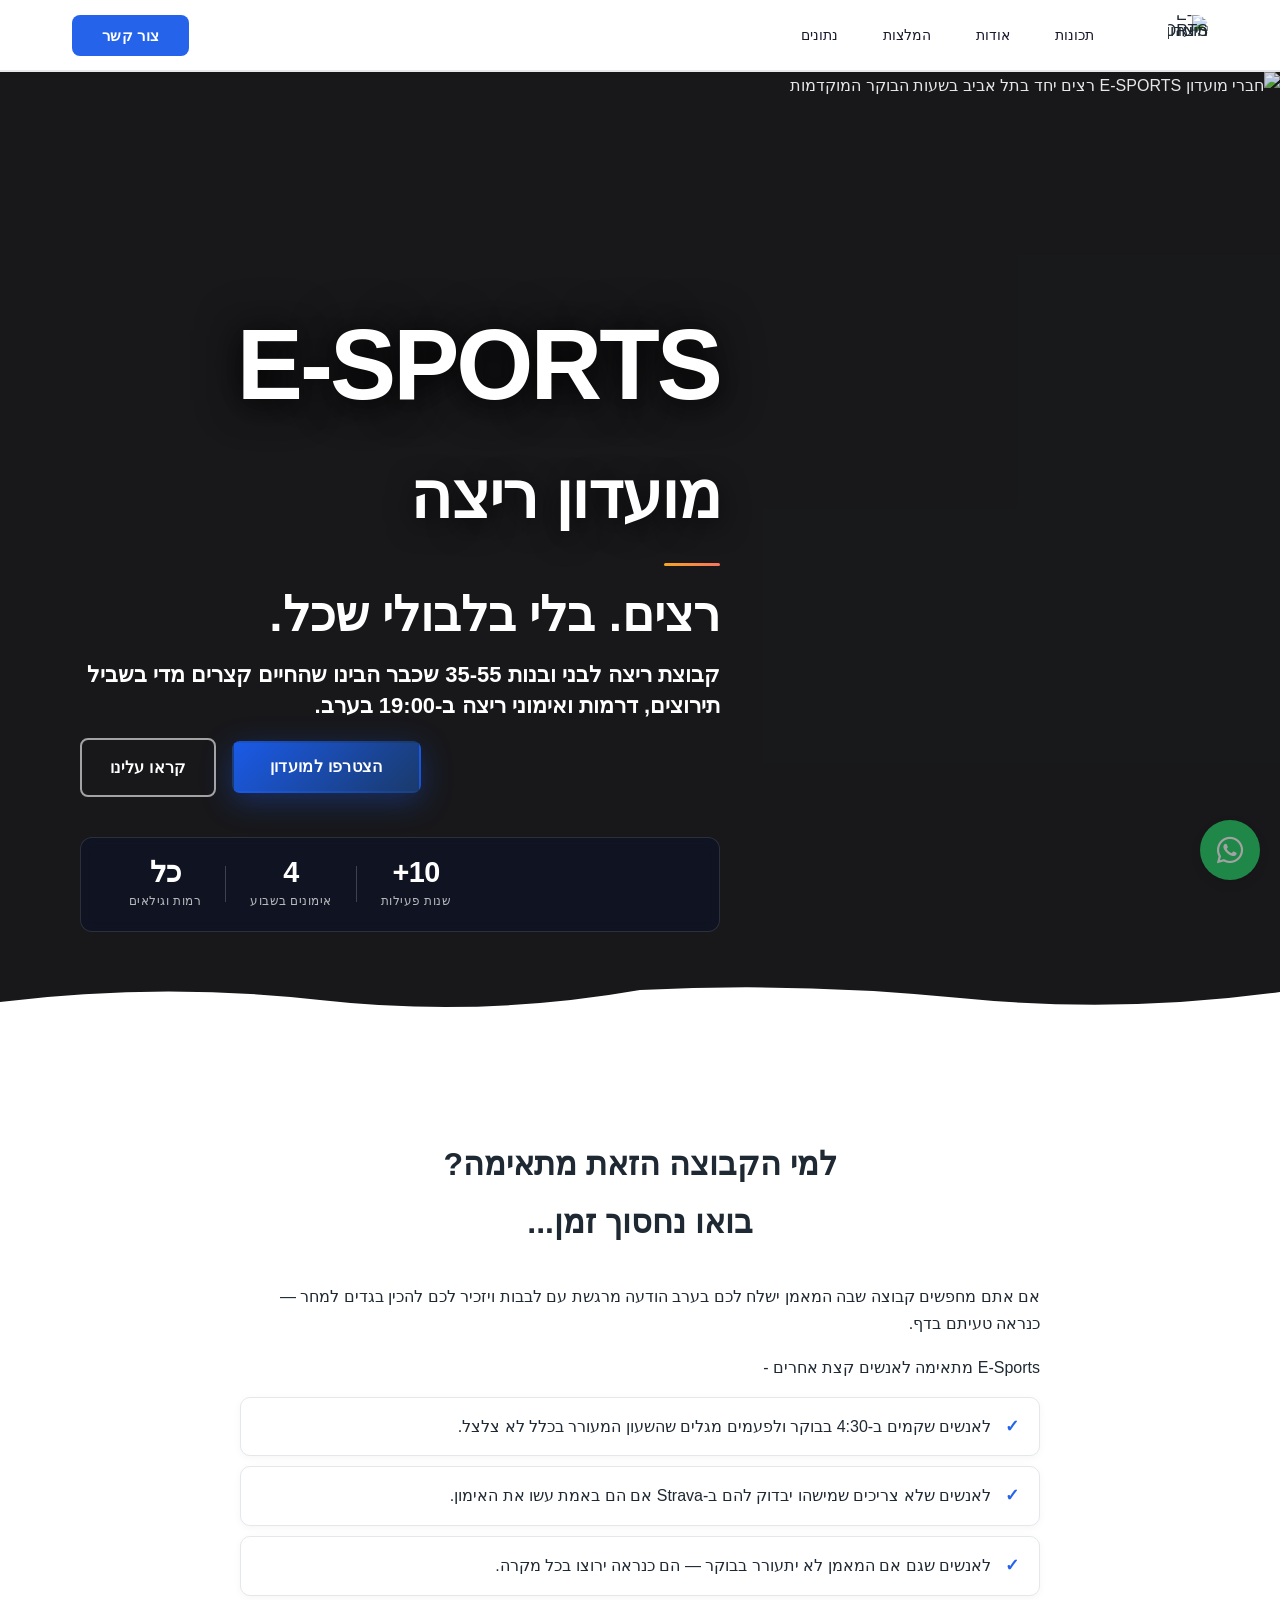
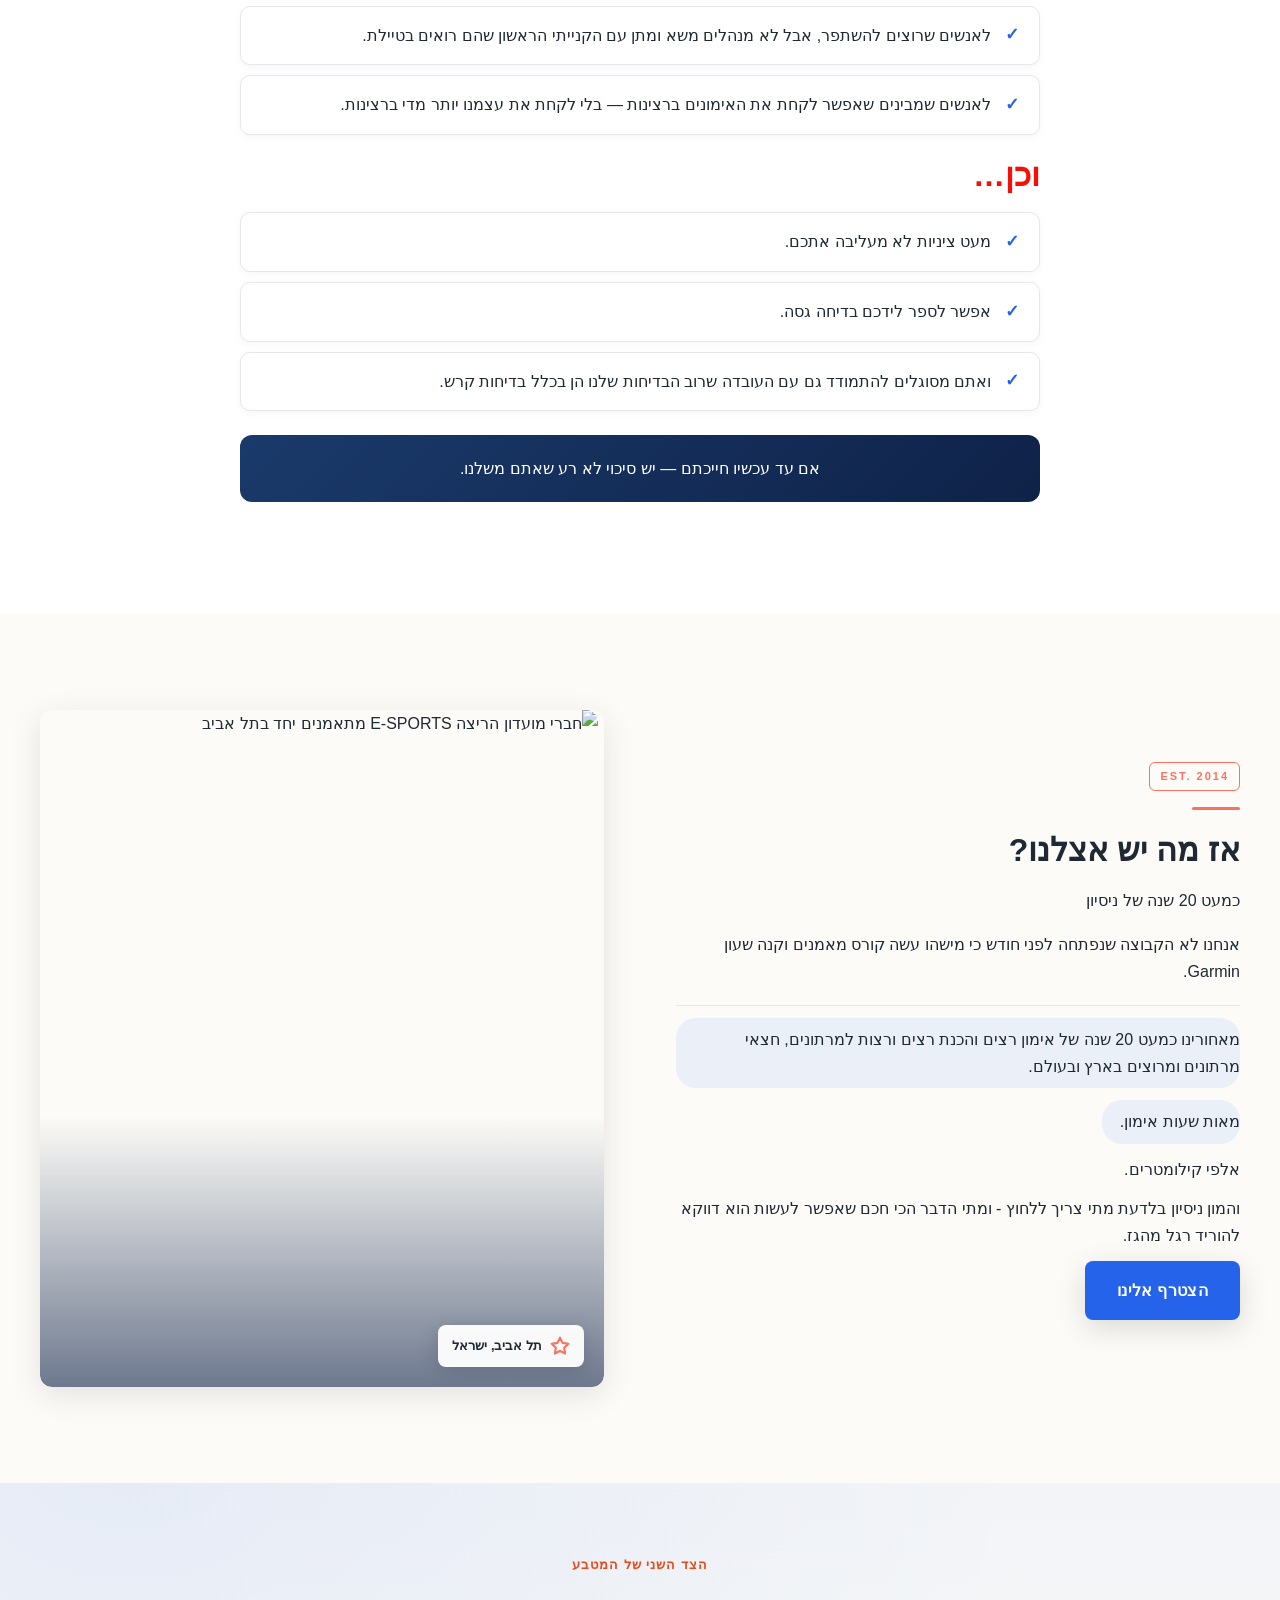
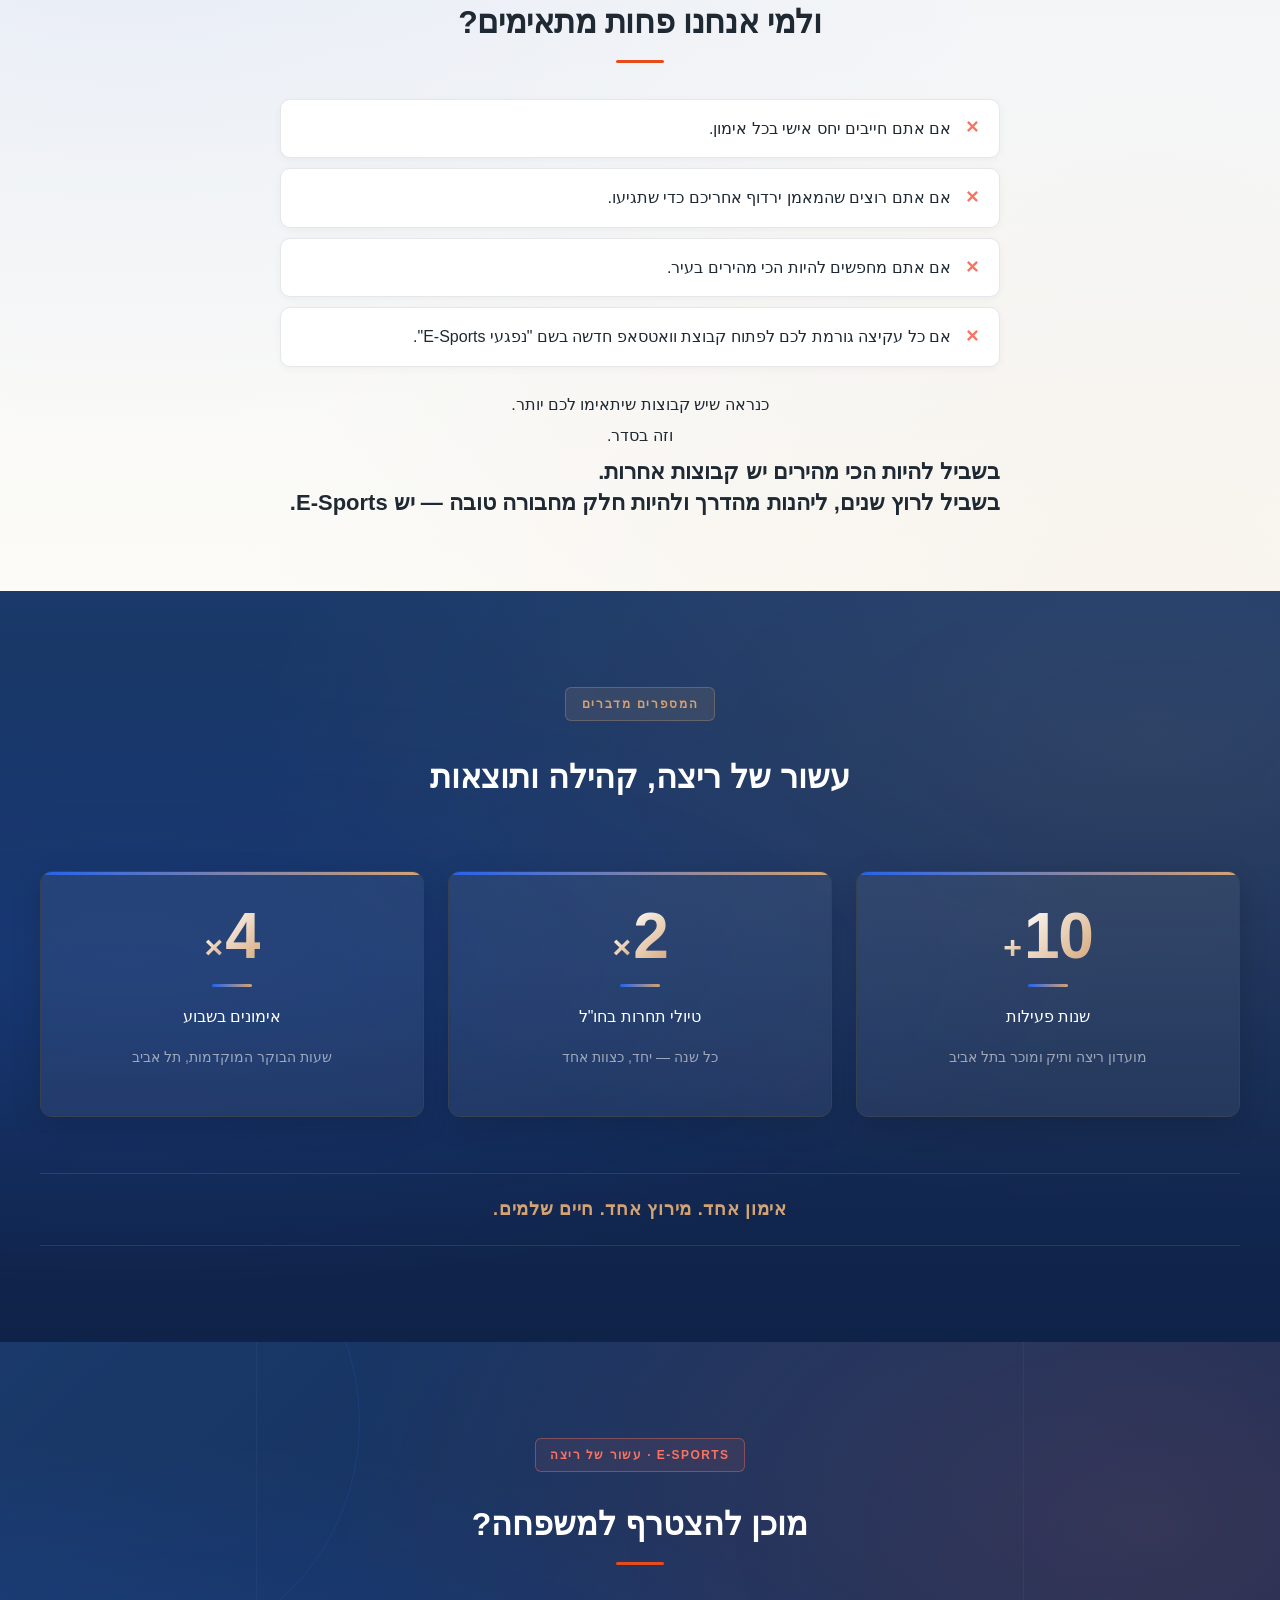
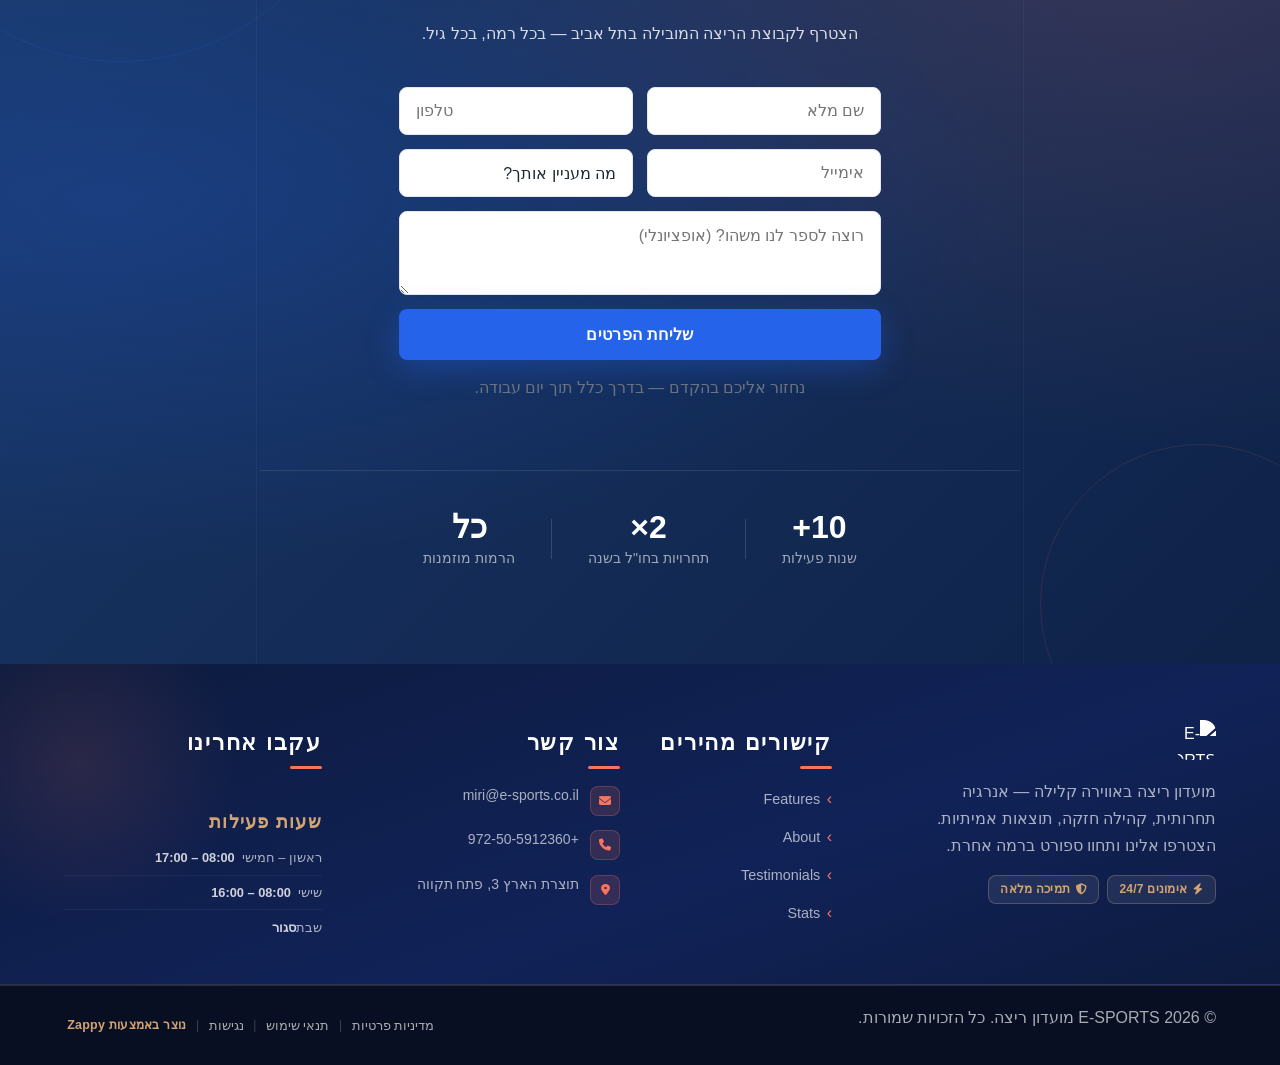
==== commit 48ef21b2: "Incremental sync: 1 page(s) — update_text" ====
--- a/public/index.html
+++ b/public/index.html
@@ -1 +1 @@
-<!doctype html><html dir="rtl" lang="he"><head><meta charset="UTF-8"><meta content="width=device-width,initial-scale=1" name="viewport"><meta content="index, follow" name="robots"><title>sports &amp; fitness — E-SPORTS מועדון ריצה</title><meta content="E-SPORTS is a Tel Aviv-based running club led by Eran Shomron, celebrating a decade of activity with a warm, family-like atmosphere. The club trains in the earl" name="description"><meta content="sports &amp; fitness, x sports fitness, sports and fitness, קבוצת ריצה, קבוצת ריצה בתל אביב" name="keywords"><link href="/assets/favicon.ico" rel="icon" type="image/x-icon"><link href="/assets/favicon-16x16.png" rel="icon" type="image/png" sizes="16x16"><link href="/assets/favicon-32x32.png" rel="icon" type="image/png" sizes="32x32"><link href="/assets/favicon-48x48.png" rel="icon" type="image/png" sizes="48x48"><link href="/assets/favicon-192x192.png" rel="icon" type="image/png" sizes="192x192"><link href="/assets/favicon-512x512.png" rel="icon" type="image/png" sizes="512x512"><link href="/assets/apple-touch-icon.png" rel="apple-touch-icon"><script>!function(){"use strict";var t="e66b48dd-0134-46da-aa96-6394e894cd96",e="https://api.zappy5.com/api/analytics/track",a=18e5,n=2592e6,o=!0,i=!0,r=!0;var s=function(){var e="zappy_visitor_"+t,a=null;try{if(a=localStorage.getItem(e)){var o=JSON.parse(a),i=Date.now();if(i-o.created<n)return o.lastSeen=i,localStorage.setItem(e,JSON.stringify(o)),o.id}}catch(t){console.warn("Zappy Analytics: LocalStorage not available")}var r="zv_"+Date.now()+"_"+Math.random().toString(36).substr(2,9);try{localStorage.setItem(e,JSON.stringify({id:r,created:Date.now(),lastSeen:Date.now()}))}catch(t){}return r}(),c=function(){var e="zappy_session_"+t,n=null;try{if(n=sessionStorage.getItem(e)){var o=JSON.parse(n),i=Date.now();if(i-o.timestamp<a)return o.timestamp=i,sessionStorage.setItem(e,JSON.stringify(o)),o.id}}catch(t){console.warn("Zappy Analytics: SessionStorage not available")}var r="zs_"+Date.now()+"_"+Math.random().toString(36).substr(2,9);try{sessionStorage.setItem(e,JSON.stringify({id:r,timestamp:Date.now()}))}catch(t){}return r}();function l(a,n){n=n||{};var o={website_id:t,event_type:a,page_path:window.location.pathname,referrer:document.referrer||"direct",visitor_id:s,session_id:c,metadata:n};if(navigator.sendBeacon){var i=new Blob([JSON.stringify(o)],{type:"application/json"});navigator.sendBeacon(e,i)}else fetch(e,{method:"POST",headers:{"Content-Type":"application/json"},body:JSON.stringify(o),keepalive:!0}).catch(function(t){console.warn("Zappy Analytics: Failed to track event",t)})}o&&l("pageview",{title:document.title,url:window.location.href}),i&&document.addEventListener("click",function(t){var e=t.target;if("BUTTON"===e.tagName||e.closest("button")){var a="BUTTON"===e.tagName?e:e.closest("button");l("click",{element:"button",text:a.textContent.trim().substring(0,100),id:a.id||null,class:a.className||null})}else if("A"===e.tagName||e.closest("a")){var n="A"===e.tagName?e:e.closest("a");l("navigation",{element:"link",text:n.textContent.trim().substring(0,100),href:n.href,external:n.hostname!==window.location.hostname})}},!0),r&&document.addEventListener("submit",function(t){var e=t.target;l("form_submit",{form_id:e.id||null,form_name:e.name||null,form_action:e.action||null,form_method:e.method||"GET"})},!0);var d=Date.now();window.addEventListener("beforeunload",function(){l("page_unload",{time_on_page:Math.floor((Date.now()-d)/1e3),page_path:window.location.pathname})}),window.zappyAnalytics={track:l,getVisitorId:function(){return s},getSessionId:function(){return c}}}()</script><script>!function(){"use strict";if(!window.zappyFireMarketingEvent){var t={begin_checkout:"checkout_started",purchase:"checkout_complete",add_to_cart:"add_to_cart",view_product:"view_product"},e={whatsapp_click:{ga4:"contact",meta:"Contact",gtm:"whatsapp_click",ecom:!1},phone_click:{ga4:"contact",meta:"Contact",gtm:"phone_click",ecom:!1},contact_form_submitted:{ga4:"generate_lead",meta:"Lead",gtm:"contact_form_submitted",ecom:!1},checkout_started:{ga4:"begin_checkout",meta:"InitiateCheckout",gtm:"begin_checkout",ecom:!0},checkout_complete:{ga4:"purchase",meta:"Purchase",gtm:"purchase",ecom:!0},product_inquiry:{ga4:"generate_lead",meta:"Lead",gtm:"product_inquiry",ecom:!1},add_to_cart:{ga4:"add_to_cart",meta:"AddToCart",gtm:"add_to_cart",ecom:!0},view_product:{ga4:"view_item",meta:"ViewContent",gtm:"view_item",ecom:!0}};window.zappyFlushPendingMetaEvents=m;var r=0,n=setInterval(function(){r++,m();var t=0;try{t=(window.__zappyPendingMetaEvents||[]).length}catch(t){}(0===t&&"function"==typeof window.fbq||r>60)&&clearInterval(n)},500);window.zappyFireMarketingEvent=function(r,n,a){try{a=a||{};var d=t[r]||r,m=e[d];if(!m)return;(n=n||{}).pagePath||n.page_path||(n.pagePath=i());var s="",h=!1,f=!1;if("checkout_complete"===d&&(h=!(!(s=String(n.orderId||n.order_id||n.transaction_id||""))||!function(t){if(!t)return!1;try{return"1"===window.sessionStorage.getItem(u(t))}catch(t){return!1}}(s)),f=!(!s||!p(s)),h&&f))return;if(!a.skipFirstParty&&!h)try{window.zappyAnalytics&&"function"==typeof window.zappyAnalytics.track&&window.zappyAnalytics.track(d,n)}catch(t){}if(!h){try{if(window.dataLayer=window.dataLayer||[],m.ecom){var w=o(d,n),y={};w.transaction_id&&(y.transaction_id=w.transaction_id),null!=w.value&&(y.value=w.value),w.currency&&(y.currency=w.currency),w.items&&(y.items=w.items),window.dataLayer.push({event:m.gtm,ecommerce:y}),"checkout_complete"!==d&&"checkout_started"!==d||window.dataLayer.push({event:d,ecommerce:y})}else{var v={event:m.gtm};for(var g in n)Object.prototype.hasOwnProperty.call(n,g)&&(v[g]=n[g]);window.dataLayer.push(v)}}catch(t){}try{"function"==typeof window.gtag&&window.gtag("event",m.ga4,o(d,n))}catch(t){}s&&function(t){if(t)try{window.sessionStorage.setItem(u(t),"1")}catch(t){}}(s)}try{if(f);else{var k=function(t,e){for(var r=c(e=e||{}),n=parseFloat(null!=e.value?e.value:null!=e.total?e.total:0)||0,a=String(e.currency||"USD").toUpperCase(),i=[],o=0,u=0;u<r.length;u++)r[u].item_id&&i.push(r[u].item_id),o+=r[u].quantity||1;if("checkout_complete"===t)return{value:n,currency:a,content_ids:i.length?i:void 0,content_type:"product",num_items:o||void 0,order_id:String(e.order_id||e.orderId||e.transaction_id||e.orderNumber||"")||void 0};if("checkout_started"===t)return{value:n,currency:a,content_ids:i.length?i:void 0,content_type:"product",num_items:o||parseInt(null!=e.itemCount?e.itemCount:0,10)||void 0};if("add_to_cart"===t){var d=String(e.productId||e.product_id||i[0]||"");return{value:n||(r[0]?r[0].price*r[0].quantity:0),currency:a,content_ids:d?[d]:i.length?i:void 0,content_type:"product",content_name:e.productName||e.product_name||r[0]&&r[0].item_name,num_items:parseInt(null!=e.quantity?e.quantity:o||1,10)||1}}if("view_product"===t){var p=String(e.productId||e.product_id||i[0]||"");return{value:n||parseFloat(null!=e.price?e.price:0)||0,currency:a,content_ids:p?[p]:i.length?i:void 0,content_type:"product",content_name:e.productName||e.product_name||r[0]&&r[0].item_name}}return"whatsapp_click"===t||"phone_click"===t?{content_name:"whatsapp_click"===t?"WhatsApp":"Phone",content_category:"contact"}:"contact_form_submitted"===t||"product_inquiry"===t?{content_name:"product_inquiry"===t?"Product inquiry":"Contact form",content_category:e.productName||e.product_name||void 0}:e}(d,n);"function"==typeof window.fbq?(window.fbq("track",m.meta,k),s&&l(s)):function(t,e,r){var n=_();if(r)for(var a=0;a<n.length;a++)if(n[a]&&n[a].orderId===r&&n[a].eventName===t)return;n.push({eventName:t,params:e||{},orderId:r||null})}(m.meta,k,"checkout_complete"===d?s:null)}}catch(t){}}catch(t){}};var a=Object.create(null);document.addEventListener("click",function(t){try{var e=t.target;if(!e)return;var r=h(e,".whatsapp-float, a.whatsapp-float, [data-zappy-whatsapp]"),n=function(t){for(var e=t;e&&e!==document;){if("A"===e.tagName)return e;e=e.parentElement}return null}(e),a=n&&n.href||"";if(r||n&&function(t){if(!t)return!1;var e=String(t).toLowerCase();return-1!==e.indexOf("wa.me/")||-1!==e.indexOf("api.whatsapp.com")||-1!==e.indexOf("whatsapp.com/send")||0===e.indexOf("whatsapp:")}(a)){if(!s("wa:"+a)){var c=r?"float":"link";window.zappyFireMarketingEvent("whatsapp_click",{source:c,href:a||null,pagePath:i()})}return}var o=h(e,".phone-header-btn, .nav-phone-btn, .call-btn, [data-zappy-phone]"),u="";if(n&&n.href&&0===String(n.href).toLowerCase().indexOf("tel:")?u=n.href:o&&o.href&&0===String(o.href).toLowerCase().indexOf("tel:")&&(u=o.href),o||u){var d="";return u&&(d=String(u).replace(/^tel:/i,"").trim()),void(s("tel:"+(d||o&&o.id||"btn"))||window.zappyFireMarketingEvent("phone_click",{source:o?"button":"link",phone:d||null,href:u||null,pagePath:i()}))}}catch(t){}},!0)}function i(){try{if(window.ZAPPY_CONFIG&&window.ZAPPY_CONFIG.currentPagePath)return window.ZAPPY_CONFIG.currentPagePath}catch(t){}try{return window.location.pathname||"/"}catch(t){return"/"}}function c(t){var e=(t=t||{}).items||t.cartItems||t.cart_items||t.lineItems||[];Array.isArray(e)||(e=[]);for(var r=[],n=0;n<e.length;n++){var a=e[n];if(a&&"object"==typeof a){var i=String(a.item_id||a.productId||a.product_id||a.id||"").trim(),c=String(a.item_name||a.productName||a.product_name||a.name||"").trim(),o=parseFloat(null!=a.price?a.price:null!=a.unitPrice?a.unitPrice:0)||0,u=Math.max(1,parseInt(null!=a.quantity?a.quantity:null!=a.qty?a.qty:1,10)||1);(i||c)&&r.push({item_id:i||c,item_name:c||i,price:o,quantity:u})}}return r}function o(t,e){var r=c(e=e||{}),n=parseFloat(null!=e.value?e.value:null!=e.total?e.total:0)||0,a=String(e.currency||"USD").toUpperCase();if("checkout_complete"===t)return{transaction_id:String(e.transaction_id||e.orderId||e.order_id||e.orderNumber||"")||void 0,value:n,currency:a,items:r};if("checkout_started"===t)return{value:n,currency:a,items:r};if("add_to_cart"===t){var o=r.length?r:[{item_id:String(e.productId||e.product_id||""),item_name:String(e.productName||e.product_name||""),price:parseFloat(null!=e.value?e.value:null!=e.price?e.price:0)||0,quantity:parseInt(null!=e.quantity?e.quantity:1,10)||1}].filter(function(t){return t.item_id||t.item_name});return{value:n||(o[0]?o[0].price*o[0].quantity:0),currency:a,items:o}}if("view_product"===t){var u=r.length?r:[{item_id:String(e.productId||e.product_id||""),item_name:String(e.productName||e.product_name||""),price:parseFloat(null!=e.price?e.price:null!=e.value?e.value:0)||0,quantity:1}].filter(function(t){return t.item_id||t.item_name});return{currency:a,value:n||(u[0]?u[0].price:0),items:u}}return"whatsapp_click"===t||"phone_click"===t?{method:"whatsapp_click"===t?"whatsapp":"phone",page_path:e.pagePath||i()}:"contact_form_submitted"===t||"product_inquiry"===t?{page_path:e.pagePath||i()}:e}function u(t){return"zappy_purchase_fired_"+String(t||"")}function d(t){return"zappy_purchase_meta_fired_"+String(t||"")}function p(t){if(!t)return!1;try{return"1"===window.sessionStorage.getItem(d(t))}catch(t){return!1}}function l(t){if(t)try{window.sessionStorage.setItem(d(t),"1")}catch(t){}}function _(){try{return Array.isArray(window.__zappyPendingMetaEvents)||(window.__zappyPendingMetaEvents=[]),window.__zappyPendingMetaEvents}catch(t){return[]}}function m(){if("function"==typeof window.fbq){var t=_().slice();try{window.__zappyPendingMetaEvents=[]}catch(t){}for(var e=0;e<t.length;e++){var r=t[e];if(r&&r.eventName&&(!r.orderId||!p(r.orderId)))try{window.fbq("track",r.eventName,r.params||{}),r.orderId&&l(r.orderId)}catch(t){}}}}function s(t){var e=Date.now();return!!(a[t]&&e-a[t]<800)||(a[t]=e,!1)}function h(t,e){return t&&t.closest?t.closest(e):null}}()</script><meta content="sports &amp; fitness — E-SPORTS מועדון ריצה" property="og:title"><meta content="E-SPORTS is a Tel Aviv-based running club led by Eran Shomron, celebrating a decade of activity with a warm, family-like atmosphere. The club trains in the earl" property="og:description"><meta content="summary_large_image" name="twitter:card"><meta content="sports &amp; fitness — E-SPORTS מועדון ריצה" name="twitter:title"><meta content="E-SPORTS is a Tel Aviv-based running club led by Eran Shomron, celebrating a decade of activity with a warm, family-like atmosphere. The club trains in the earl" name="twitter:description"><meta content="website" property="og:type"><meta content="he_IL" property="og:locale"><style>.skip-link{position:absolute;top:0;left:0;transform:translateY(-200%);padding:12px 18px;background:var(--bg-dark,#1a1a1a);color:var(--text-light,#fff);font-weight:600;border-radius:0 0 8px 0;z-index:10000}.skip-link:focus{transform:none;outline:2px solid var(--ring,#fff);outline-offset:2px}:focus-visible{outline:2px solid var(--ring,currentColor);outline-offset:3px}</style><link href="/assets/favicon.ico" rel="icon" type="image/x-icon"><link href="/assets/favicon-16x16.png" rel="icon" type="image/png" sizes="16x16"><link href="/assets/favicon-32x32.png" rel="icon" type="image/png" sizes="32x32"><link href="/assets/favicon-48x48.png" rel="icon" type="image/png" sizes="48x48"><link href="/assets/favicon-192x192.png" rel="icon" type="image/png" sizes="192x192"><link href="/assets/favicon-512x512.png" rel="icon" type="image/png" sizes="512x512"><link href="/assets/apple-touch-icon.png" rel="apple-touch-icon"><link href="https://cdn.jsdelivr.net/npm/vanilla-cookieconsent@3/dist/cookieconsent.css" rel="stylesheet"><style id="zappy-critical-above-fold-css">html{box-sizing:border-box;-webkit-text-size-adjust:100%}*,::after,::before{box-sizing:inherit}body{margin:0;min-width:320px;overflow-x:clip}img,svg,video{max-width:100%;height:auto}main{display:block}.container{width:min(100% - 32px,1200px);margin-inline:auto}.navbar,header .navbar,header[role=banner],nav.navbar{position:relative;z-index:1000;width:100%}.nav-container,.navbar .container{display:flex;align-items:center;justify-content:space-between;min-height:64px}.logo,.logo-link img{display:block;width:35px;height:35px;object-fit:contain}#navMenu,.nav-menu{list-style:none;margin:0;padding:0}#navMenu a,.nav-menu a,.navbar .nav-links a,.navbar a{color:inherit;text-decoration:none}#navMenu .sub-menu,.nav-menu .sub-menu,.navbar .sub-menu{display:none}.fa,.fa-brands,.fa-regular,.fa-solid,.fab,.far,.fas{display:inline-block;min-width:1em;text-align:center}html:not(#zappy-noop) .navbar:has(.nav-ecommerce-icons)>.phone-header-btn,html:not(#zappy-noop)[data-zappy-site-type=ecommerce] .phone-header-btn{display:none!important;visibility:hidden!important;width:0!important;height:0!important;pointer-events:none!important}.zappy-preview-empty-store-cta{display:none!important;visibility:hidden!important;height:0!important;max-height:0!important;overflow:hidden!important;margin:0!important;padding:0!important;border:0!important;box-shadow:none!important}.zappy-catalog-menu{background:var(--surface-color,var(--surface,linear-gradient(135deg,#f8f9fa 0,#fff 100%)));border-bottom:1px solid var(--border-color,#e5e7eb);padding:0;position:sticky;top:0;z-index:90}.zappy-catalog-menu.rtl,.zappy-catalog-menu[dir=rtl]{direction:rtl}.zappy-catalog-menu.ltr,.zappy-catalog-menu[dir=ltr]{direction:ltr}.catalog-menu-container{max-width:1440px;margin:0 auto;display:flex;align-items:center;gap:8px;padding:10px 24px;overflow:visible}.catalog-menu-categories,.catalog-menu-list{display:flex;align-items:center;gap:4px;flex-wrap:wrap;margin:0;padding:0;list-style:none}.catalog-menu-item{display:inline-flex;align-items:center;padding:8px 16px;font-size:14px;font-weight:500;color:var(--text-color,var(--text,#374151));text-decoration:none;border-radius:20px;white-space:nowrap}.catalog-menu-all{background:var(--primary-color,var(--primary,#111));color:var(--text-light,#fff)!important}.catalog-menu-parent{position:relative;display:inline-flex;align-items:center}.catalog-menu-trigger{display:inline-flex;align-items:center;gap:6px}.catalog-menu-chevron{flex-shrink:0}.catalog-menu-parent>.sub-menu{display:none!important;visibility:hidden!important;opacity:0!important;pointer-events:none!important}.hero-section,.index-hero-section,section[class*=hero]{position:relative;overflow:hidden}.hero-section,.index-hero-section{min-height:560px}section[data-hero-type*=fullscreen]{min-height:100vh}.hero-bg-image,.hero-bg-wrapper,section[class*=hero] [class*=hero-bg]{position:absolute;inset:0;width:100%;height:100%}.hero-bg-image img,.hero-bg-wrapper img,section[class*=hero] [data-hero-bg],section[class*=hero] img[data-hero-background=true]{width:100%!important;height:100%!important;object-fit:cover!important;display:block}.hero-content,section[class*=hero] .container{position:relative;z-index:2}@media(max-width:768px){:root{--header-height:72px;--total-header-height:72px;--zappy-mobile-menu-top:72px}html[data-zappy-site-type=ecommerce] body{padding-top:var(--total-header-height,72px)}html[data-zappy-site-type=ecommerce] body>.navbar:not(.zappy-catalog-menu),html[data-zappy-site-type=ecommerce] body>nav.navbar{position:fixed!important;top:0;left:0;right:0;z-index:100000;width:100%;margin-bottom:0}.zappy-catalog-menu{position:fixed;top:var(--header-height,72px);left:0;right:0;z-index:99999}.nav-container,.navbar .container{min-height:60px}#navMenu,.nav-menu{max-width:100vw;overflow-x:hidden}.hero-section,.index-hero-section,section[class*=hero],section[data-hero-type*=fullscreen]{min-height:100svh}.hero-bg-image,.hero-bg-wrapper,.hero-scrim{min-height:100svh}}:root{--nav-bg:#FFFFFF}.navbar{background-color:#fff!important}/* ZAPPY_ANNOUNCEMENT_HEADER_OFFSET_CSS_V3 */ :root{--zappy-header-stack-height:calc(var(--zappy-announcement-height, 40px) + var(--header-height, 72px))}body:has(.zappy-announcement-bar) .navbar:not(.zappy-catalog-menu):not(.mobile-search-panel),body:has(.zappy-announcement-bar) header.navbar,body:has(.zappy-announcement-bar) nav.navbar:not(.zappy-catalog-menu){top:var(--zappy-announcement-height,40px)!important}[data-zappy-content-align]{display:flex!important;flex-direction:column!important}[data-zappy-content-align^=top-]{justify-content:flex-start!important}[data-zappy-content-align^=center-],[data-zappy-content-align^=lower-],[data-zappy-content-align^=upper-]{justify-content:center!important}[data-zappy-content-align^=bottom-]{justify-content:flex-end!important}[data-zappy-content-align$="-left"],[data-zappy-content-align$="-mid-left"]{align-items:flex-start!important;text-align:start!important}[data-zappy-content-align$="-center"]{align-items:center!important;text-align:center!important}[data-zappy-content-align$="-mid-right"],[data-zappy-content-align$="-right"]{align-items:flex-end!important;text-align:end!important}[data-zappy-content-align] [data-zappy-align-target]{margin-left:auto;margin-right:auto}[data-zappy-content-align$="-center"] [data-zappy-align-target],[data-zappy-content-align$="-center"] [data-zappy-align-target]>*{text-align:center!important}</style><link href="/styles.css" rel="stylesheet"><script>window.ZAPPY_WEBSITE_ID="e66b48dd-0134-46da-aa96-6394e894cd96",window.ZAPPY_API_BASE="https://api.zappy5.com"</script><link href="/assets/site-index-hero-image-1-1779807296117-ikqz61.webp?v=1779807299263" rel="preload" as="image" fetchpriority="high"><style id="zappy-dropdown-submenu-styles">#navMenu li:has(.sub-menu),.nav-menu li:has(.sub-menu),.navbar li:has(.sub-menu),nav li:has(.sub-menu){position:relative}#navMenu .sub-menu,.nav-menu .sub-menu,.navbar .sub-menu,nav .sub-menu{display:block!important;position:absolute!important;top:100%;left:0;min-width:220px;border-radius:8px;box-shadow:0 8px 25px rgba(0,0,0,.15);padding:8px 0;opacity:0;visibility:hidden;transform:translateY(10px);transition:all .3s ease;z-index:1000;list-style:none;pointer-events:none}#navMenu li:hover>.sub-menu,.nav-menu li:hover>.sub-menu,.navbar li:hover>.sub-menu,nav li:hover>.sub-menu{opacity:1!important;visibility:visible!important;transform:translateY(0)!important;pointer-events:auto!important}.sub-menu li{list-style:none;margin:0;padding:0}.sub-menu a{display:block!important;padding:10px 16px!important;color:var(--text-dark,#333)!important;font-weight:500;text-decoration:none;white-space:nowrap;transition:background-color .2s}.sub-menu .zappy-nav-child>a{padding-left:28px!important;font-size:.9em!important;opacity:.85!important}[dir=rtl] .sub-menu .zappy-nav-child>a,html[lang=ar] .sub-menu .zappy-nav-child>a,html[lang=he] .sub-menu .zappy-nav-child>a{padding-left:10px!important;padding-right:28px!important}.sub-menu .zappy-nav-parent>a{font-weight:600!important}.sub-menu a:hover{background-color:#f5f5f5}[dir=rtl] .nav-menu .sub-menu,[dir=rtl] .navbar .sub-menu,[dir=rtl] nav .sub-menu,html[lang=ar] .nav-menu .sub-menu,html[lang=ar] .navbar .sub-menu,html[lang=ar] nav .sub-menu,html[lang=he] .nav-menu .sub-menu,html[lang=he] .navbar .sub-menu,html[lang=he] nav .sub-menu{left:auto!important;right:0!important}.sub-menu:empty,.sub-menu:not(:has(li)):not(:has(> a)),.sub-menu:not(:has(li:not(.zappy-hidden-menu-item))):not(:has(> a)){display:none!important;opacity:0!important;visibility:hidden!important;pointer-events:none!important}li:has(.menu-group-title):hover>.sub-menu{opacity:1!important;visibility:visible!important;transform:translateY(0)!important;pointer-events:auto!important}#navMenu>li>.menu-group-title,.nav-menu>li>.menu-group-title{display:inline-block;padding:.5rem 1rem;cursor:default;user-select:none}@media (max-width:768px){#navMenu .sub-menu,.nav-menu .sub-menu,.navbar .sub-menu,nav .sub-menu{position:static!important;transform:none!important;box-shadow:none!important;background:0 0!important;max-height:0;overflow:hidden;opacity:0;visibility:hidden;transition:max-height .3s ease,opacity .3s ease;padding:0!important;border-radius:0!important}#navMenu .sub-menu.mobile-expanded,.nav-menu .sub-menu.mobile-expanded,.navbar .sub-menu.mobile-expanded{max-height:none!important;overflow-y:visible!important;opacity:1!important;visibility:visible!important;padding:8px 0 8px 16px!important}[dir=rtl] .sub-menu.mobile-expanded,html[lang=he] .sub-menu.mobile-expanded{padding:8px 16px 8px 0!important}#navMenu li:hover>.sub-menu,.nav-menu li:hover>.sub-menu,.navbar li:hover>.sub-menu,nav li:hover>.sub-menu{opacity:0;visibility:hidden;pointer-events:none}#navMenu li>.sub-menu.mobile-expanded,.nav-menu li>.sub-menu.mobile-expanded,.navbar li>.sub-menu.mobile-expanded,nav li>.sub-menu.mobile-expanded{opacity:1!important;visibility:visible!important;pointer-events:auto!important}#navMenu li:has(.sub-menu),.nav-menu li:has(.sub-menu),.navbar li:has(.sub-menu),nav li:has(.sub-menu){display:flex!important;flex-wrap:wrap!important;align-items:center!important;position:relative!important;min-height:44px!important}#navMenu li:has(.sub-menu)>a,.nav-menu li:has(.sub-menu)>a,.navbar li:has(.sub-menu)>a,nav li:has(.sub-menu)>a{flex:1!important;min-width:0!important}#navMenu li:has(.sub-menu)>.menu-group-title,.nav-menu li:has(.sub-menu)>.menu-group-title,.navbar li:has(.sub-menu)>.menu-group-title,nav li:has(.sub-menu)>.menu-group-title{flex:1!important;min-width:0!important;display:flex!important;align-items:center!important;padding:12px 16px!important;min-height:44px!important;line-height:1.4!important;font-weight:600!important;box-sizing:border-box!important}#navMenu li:has(.sub-menu)>.sub-menu,.nav-menu li:has(.sub-menu)>.sub-menu,.navbar li:has(.sub-menu)>.sub-menu,nav li:has(.sub-menu)>.sub-menu{flex-basis:100%!important;width:100%!important}#navMenu li:has(.sub-menu)>a [class*=arrow],#navMenu li:has(.sub-menu)>a [class*=chevron],.nav-menu li:has(.sub-menu)>a .fa-angle-down,.nav-menu li:has(.sub-menu)>a .fa-chevron-down,.nav-menu li:has(.sub-menu)>a [class*=arrow],.nav-menu li:has(.sub-menu)>a [class*=chevron],nav li:has(.sub-menu)>a [class*=arrow],nav li:has(.sub-menu)>a [class*=chevron]{display:none!important;visibility:hidden!important}.mobile-submenu-toggle{display:flex!important;align-items:center!important;justify-content:center!important;width:44px!important;height:auto!important;background:0 0!important;border:none!important;cursor:pointer!important;color:var(--text-dark)!important;position:static!important;flex-shrink:0!important;align-self:stretch!important;z-index:2!important;padding:0!important;margin:0!important}.mobile-submenu-toggle::after{content:''!important;width:0!important;height:0!important;border-left:6px solid transparent!important;border-right:6px solid transparent!important;border-top:7px solid currentColor!important;transition:transform .3s ease!important}.mobile-submenu-toggle.expanded::after{transform:rotate(180deg)!important}.sub-menu a{padding:10px 0!important;display:block!important;color:var(--text-dark)!important;white-space:normal!important}.sub-menu .zappy-nav-child>a{padding-left:28px!important;font-size:.9em!important;opacity:.85!important}[dir=rtl] .sub-menu .zappy-nav-child>a,html[lang=ar] .sub-menu .zappy-nav-child>a,html[lang=he] .sub-menu .zappy-nav-child>a{padding-left:0!important;padding-right:28px!important}.sub-menu .zappy-nav-parent>a{font-weight:600!important}#navMenu.active,.nav-menu.active{max-width:100vw!important;overflow-x:hidden!important;box-sizing:border-box!important}.navbar .sub-menu li a,.zappy-products-dropdown .sub-menu a,nav.navbar .sub-menu li a{color:var(--text-dark)!important}}@media (min-width:769px){.mobile-submenu-toggle{display:none!important}}</style><style id="zappy-widget-visibility">html[dir=rtl] .whatsapp-float{right:20px!important;left:auto!important}html:not([dir]) .whatsapp-float,html[dir=ltr] .whatsapp-float{left:20px!important;right:auto!important}html[dir=rtl] #mic-access-tool-general-button,html[dir=rtl] #mic-init-access-tool #mic-access-tool-general-button,html[dir=rtl] #mic-init-access-tool .mic-access-tool-general-button,html[dir=rtl] ._access-icon,html[dir=rtl] .mic-access-tool-general-button{left:20px!important;right:auto!important}html:not([dir]) #mic-access-tool-general-button,html:not([dir]) #mic-init-access-tool #mic-access-tool-general-button,html:not([dir]) #mic-init-access-tool .mic-access-tool-general-button,html:not([dir]) ._access-icon,html:not([dir]) .mic-access-tool-general-button,html[dir=ltr] #mic-access-tool-general-button,html[dir=ltr] #mic-init-access-tool #mic-access-tool-general-button,html[dir=ltr] #mic-init-access-tool .mic-access-tool-general-button,html[dir=ltr] ._access-icon,html[dir=ltr] .mic-access-tool-general-button{right:20px!important;left:auto!important}@media (max-width:768px){.whatsapp-float{display:flex!important}}@media (min-width:769px){.whatsapp-float{display:flex!important}}@media (max-width:768px){#mic-access-tool-general-button,#mic-init-access-tool #mic-access-tool-general-button,#mic-init-access-tool .mic-access-tool-general-button,._access-icon,.mic-access-tool-general-button{display:flex!important;visibility:visible!important;opacity:1!important;pointer-events:auto!important}#mic-access-tool-box.opened-mic-access-tool,#mic-init-access-tool #mic-access-tool-box.opened-mic-access-tool,.mic-access-tool-box.opened-mic-access-tool{visibility:visible!important;opacity:1!important;pointer-events:auto!important}}@media (min-width:769px){#mic-access-tool-general-button,#mic-init-access-tool #mic-access-tool-general-button,#mic-init-access-tool .mic-access-tool-general-button,._access-icon,.mic-access-tool-general-button{display:flex!important;visibility:visible!important;opacity:1!important;pointer-events:auto!important}#mic-access-tool-box.opened-mic-access-tool,#mic-init-access-tool #mic-access-tool-box.opened-mic-access-tool,.mic-access-tool-box.opened-mic-access-tool{visibility:visible!important;opacity:1!important;pointer-events:auto!important}}</style></head><body><a href="#main" class="skip-link">דלג לתוכן הראשי</a><nav class="navbar" dir="rtl"><button class="mobile-toggle" aria-label="Menu" id="mobileToggle"><svg viewBox="0 0 24 24" fill="none" height="24" width="24" class="hamburger-icon" style="display:block !important"><path d="M3 12h18M3 6h18M3 18h18" stroke="currentColor" stroke-linecap="round" stroke-width="2"></path></svg> <svg viewBox="0 0 24 24" fill="none" height="24" width="24" class="close-icon" style="display:none !important"><path d="M18 6L6 18M6 6l12 12" stroke="currentColor" stroke-linecap="round" stroke-width="2"></path></svg></button> <button class="phone-header-btn" aria-label="Call" data-phone="+972505912360"><svg viewBox="0 0 24 24" fill="currentColor" height="20" width="20"><path d="M22 16.92v3a2 2 0 0 1-2.18 2 19.79 19.79 0 0 1-8.63-3.07 19.5 19.5 0 0 1-6-6 19.79 19.79 0 0 1-3.07-8.67A2 2 0 0 1 4.11 2h3a2 2 0 0 1 2 1.72 12.84 12.84 0 0 0 .7 2.81 2 2 0 0 1-.45 2.11L8.09 9.91a16 16 0 0 0 6 6l1.27-1.27a2 2 0 0 1 2.11-.45 12.84 12.84 0 0 0 2.81.7A2 2 0 0 1 22 16.92z"></path></svg></button><div class="nav-container"><div class="nav-right-group"><div class="nav-brand"><a href="/" class="logo-link"><img alt="E-SPORTS מועדון ריצה" decoding="async" height="35" src="/assets/e-sports-sports-fitness-logo-1779807124542-zqoc20.webp?v=1779807124963-5pru4r" width="35" class="logo"></a></div><ul class="nav-menu" id="navMenu"><li><a href="#features">תכונות</a></li><li><a href="#about">אודות</a></li><li><a href="#testimonials">המלצות</a></li><li><a href="#stats">נתונים</a></li></ul></div><div class="nav-cta-container"><a href="#cta" class="nav-cta-btn">צור קשר</a></div></div></nav><script>window.addEventListener("load",function(){const e=document.querySelector(".navbar, nav, header");if(!e)return void console.log("[Navbar] Navbar element not found");let t=document.getElementById("mobileToggle")||document.querySelector(".mobile-toggle")||document.querySelector(".hamburger")||document.querySelector(".hamburger-menu")||document.querySelector(".menu-toggle")||document.querySelector(".burger-menu")||document.querySelector('[aria-label="Menu"]')||document.querySelector('[aria-label="תפריט"]');const n=document.querySelector(".phone-header-btn"),o=window.getComputedStyle(e);let r=o.backgroundColor;if(console.log("[Navbar] Initial navbar background:",r),"transparent"===r||"rgba(0, 0, 0, 0)"===r||r.startsWith("rgba")&&r.includes(", 0)")){const e=o.backgroundImage;if(e&&"none"!==e)console.log("[Navbar] Navbar has background image/gradient, using dark text"),r="rgb(240, 240, 240)";else{const e=window.getComputedStyle(document.body).backgroundColor;console.log("[Navbar] Navbar transparent, using body background:",e),r=e}}const a=r.match(/\d+/g);if(a&&a.length>=3){const e=(.299*parseInt(a[0])+.587*parseInt(a[1])+.114*parseInt(a[2]))/255;console.log("[Navbar] Mobile button colors preserved from Claude CSS (luminance:",e.toFixed(2)+")");const o=document.createElement("style");o.id="zappy-mobile-nav-fix";document.documentElement.lang;document.documentElement.dir,o.textContent='\n        /* Hide mobile buttons on desktop, show only on mobile */\n        @media (min-width: 769px) {\n          .mobile-toggle,\n          .phone-header-btn {\n            display: none !important;\n          }\n        }\n        \n        /* Show and position mobile buttons correctly on mobile */\n        @media (max-width: 768px) {\n          .navbar,\n          nav.navbar {\n            min-height: 70px !important;\n          }\n\n          .mobile-toggle,\n          .phone-header-btn {\n            position: absolute !important;\n            top: 0 !important;\n            bottom: 0 !important;\n            margin-top: auto !important;\n            margin-bottom: auto !important;\n            transform: none !important;\n            z-index: 1001 !important;\n            display: flex !important;\n            align-items: center !important;\n            justify-content: center !important;\n            width: 36px !important;\n            height: 36px !important;\n            border-radius: 50% !important;\n            border: none !important;\n            cursor: pointer !important;\n            padding: 6px !important;\n            background: none !important;\n            color: var(--nav-text, var(--text-dark)) !important;\n            touch-action: manipulation !important;\n            -webkit-tap-highlight-color: transparent !important;\n          }\n\n          html[data-zappy-site-type="ecommerce"] .phone-header-btn,\n          body[data-zappy-site-type="ecommerce"] .phone-header-btn,\n          html[data-zappy-site-type="ecommerce"] header .phone-header-btn,\n          html[data-zappy-site-type="ecommerce"] nav .phone-header-btn {\n            display: none !important;\n            visibility: hidden !important;\n            width: 0 !important;\n            height: 0 !important;\n            min-width: 0 !important;\n            overflow: hidden !important;\n          }\n          \n          /* LTR positioning (default): hamburger LEFT, phone RIGHT */\n          html:not([dir="rtl"]):not([lang="he"]):not([lang="ar"]) .mobile-toggle,\n          html[dir="ltr"] .mobile-toggle {\n            left: 12px !important;\n            right: auto !important;\n          }\n          html:not([dir="rtl"]):not([lang="he"]):not([lang="ar"]) .phone-header-btn,\n          html[dir="ltr"] .phone-header-btn {\n            right: 12px !important;\n            left: auto !important;\n          }\n          \n          /* RTL positioning: hamburger RIGHT, phone LEFT */\n          html[dir="rtl"] .mobile-toggle,\n          html[lang="he"] .mobile-toggle,\n          html[lang="ar"] .mobile-toggle {\n            right: 12px !important;\n            left: auto !important;\n          }\n          html[dir="rtl"] .phone-header-btn,\n          html[lang="he"] .phone-header-btn,\n          html[lang="ar"] .phone-header-btn {\n            left: 12px !important;\n            right: auto !important;\n          }\n          \n          /* CRITICAL: Ensure nav-container has min-height on mobile */\n          /* All children are positioned absolutely/fixed on mobile, so height:auto collapses to 0 */\n          .nav-container {\n            min-height: 70px !important;\n            position: relative !important;\n          }\n          \n          /* Ensure SVG icons are properly sized and inherit color */\n          .mobile-toggle svg,\n          .phone-header-btn svg {\n            width: 24px !important;\n            height: 24px !important;\n            /* Don\'t force display - let JavaScript control hamburger/close toggle */\n          }\n          \n          /* Reset nav-cta-container on mobile - remove desktop box-shadow/padding */\n          /* that creates a visible ghost box when CTA button is hidden */\n          .nav-cta-container {\n            box-shadow: none !important;\n            padding: 0 !important;\n          }\n          \n          /* Hide nav-cta-container entirely on mobile when there\'s no lang-switcher */\n          /* (only the CTA button is inside, and it\'s hidden on mobile) */\n          .nav-cta-container:not(:has(.lang-switcher)) {\n            display: none !important;\n          }\n          \n          /* CRITICAL: Prevent hero image fade gradient from bleeding over headline text */\n          /* The .image-fade-gradient has bottom: -30px (extends below parent) */\n          /* On mobile stacked layout, this overlaps the h1 text below the image */\n          .hero-image-column {\n            overflow: hidden !important;\n          }\n          .image-fade-gradient {\n            bottom: 0 !important;\n          }\n          \n          /* Hide desktop language switcher on mobile - hamburger menu handles it */\n          /* High specificity to override stored CSS */\n          .lang-switcher,\n          .nav-cta-container .lang-switcher,\n          .nav-container .lang-switcher,\n          .navbar .lang-switcher,\n          .navbar .nav-cta-container .lang-switcher {\n            display: none !important;\n          }\n        }\n      ';const r=document.getElementById("zappy-mobile-nav-fix");r&&r.remove(),document.head.appendChild(o),console.log("[Navbar] Critical CSS injected for mobile nav positioning");const i=window.innerWidth<=768;if(t){const e=t.querySelector(".hamburger-icon"),n=t.querySelector(".close-icon");e&&(e.style.setProperty("width","24px","important"),e.style.setProperty("height","24px","important"),e.style.setProperty("display","block","important")),n&&(n.style.setProperty("width","24px","important"),n.style.setProperty("height","24px","important"),n.style.setProperty("display","none","important")),i?(t.style.setProperty("position","absolute","important"),t.style.setProperty("top","0","important"),t.style.setProperty("bottom","0","important"),t.style.setProperty("margin-top","auto","important"),t.style.setProperty("margin-bottom","auto","important"),t.style.setProperty("transform","none","important"),t.style.setProperty("z-index","1001","important"),t.style.removeProperty("left"),t.style.removeProperty("right"),console.log("[Navbar] Mobile toggle positioning applied (mobile viewport)")):(t.style.removeProperty("position"),t.style.removeProperty("top"),t.style.removeProperty("transform"),t.style.removeProperty("z-index"),t.style.removeProperty("left"),t.style.removeProperty("right"),console.log("[Navbar] Desktop viewport - cleared mobile toggle inline positioning"))}if(n){const e=n.querySelector("svg");e&&(e.style.width="24px",e.style.height="24px",e.setAttribute("width","24"),e.setAttribute("height","24")),i?(n.style.setProperty("position","absolute","important"),n.style.setProperty("top","0","important"),n.style.setProperty("bottom","0","important"),n.style.setProperty("margin-top","auto","important"),n.style.setProperty("margin-bottom","auto","important"),n.style.setProperty("transform","none","important"),n.style.setProperty("z-index","1001","important"),n.style.removeProperty("left"),n.style.removeProperty("right"),console.log("[Navbar] Phone button positioning applied (mobile viewport)")):(n.style.removeProperty("position"),n.style.removeProperty("top"),n.style.removeProperty("transform"),n.style.removeProperty("z-index"),n.style.removeProperty("left"),n.style.removeProperty("right"),console.log("[Navbar] Desktop viewport - cleared phone button inline positioning"))}}else console.log("[Navbar] Could not parse background color:",r);t=document.getElementById("mobileToggle")||document.querySelector(".mobile-toggle")||document.querySelector(".hamburger")||document.querySelector(".hamburger-menu")||document.querySelector(".menu-toggle")||document.querySelector(".burger-menu")||document.querySelector('[aria-label="Menu"]')||document.querySelector('[aria-label="תפריט"]');const i=document.getElementById("navMenu")||document.querySelector(".nav-menu")||document.querySelector(".nav-links")||document.querySelector("nav ul:not(.submenu)");if(!t||!i)return void console.log("[Navbar] Mobile toggle or menu not found:",{toggle:!!t,menu:!!i});i.id||(i.id="navMenu"),console.log("[Navbar] Initializing mobile menu...");const l=t.cloneNode(!0);t.parentNode.replaceChild(l,t);var s=0;function p(e){var t=Date.now();t-s<300||(s=t,function(e){e.preventDefault(),e.stopPropagation();const t=l.querySelector(".hamburger-icon"),n=l.querySelector(".close-icon");i.classList.contains("active")?(i.classList.remove("active"),t&&t.style.setProperty("display","block","important"),n&&n.style.setProperty("display","none","important"),document.body.style.overflow="",console.log("[Navbar] Menu closed")):(i.classList.add("active"),t&&t.style.setProperty("display","none","important"),n&&n.style.setProperty("display","block","important"),document.body.style.overflow="hidden",console.log("[Navbar] Menu opened"))}(e))}l.addEventListener("click",p),l.addEventListener("touchend",p),i.querySelectorAll("a").forEach(function(e){e.addEventListener("click",function(){if("#"===this.getAttribute("href"))return;const e=l.querySelector(".hamburger-icon"),t=l.querySelector(".close-icon");i.classList.remove("active"),e&&e.style.setProperty("display","block","important"),t&&t.style.setProperty("display","none","important"),document.body.style.overflow="",console.log("[Navbar] Menu closed (link clicked)")})});var m=i.querySelectorAll(".dropdown-toggle");m.forEach(function(e){e.addEventListener("click",function(e){e.preventDefault(),e.stopPropagation();var t=this.closest(".nav-dropdown");t&&(t.parentNode.querySelectorAll(".nav-dropdown.open").forEach(function(e){e!==t&&e.classList.remove("open")}),t.classList.toggle("open"),console.log("[Navbar] Dropdown toggled:",t.classList.contains("open")?"open":"closed"))})}),document.addEventListener("click",function(e){e.target.closest(".nav-dropdown")||document.querySelectorAll(".nav-dropdown.open").forEach(function(e){e.classList.remove("open")})}),console.log("[Navbar] Dropdown handlers initialized for "+m.length+" dropdowns"),n&&n.addEventListener("click",function(){const e=document.querySelectorAll('a[href^="tel:"]'),t=e.length>0?e[0].getAttribute("href").replace("tel:",""):"+972-50-5912360";window.location.href="tel:"+t,console.log("[Navbar] Phone button clicked")}),console.log("[Navbar] Mobile menu initialized successfully")})</script><main id="main"><section class="index-hero-section" data-band-index="0" data-layout-spec="בית-hero" dir="rtl" id="hero" data-hero-type="fullscreen-scrim" data-zappy-bg-color="" data-zappy-bg-overlay-color="#0a1228" data-zappy-bg-overlay-opacity="10" data-zappy-bg-video-type="" data-zappy-bg-video-url="" style="position:relative;overflow:hidden"><div class="index-hero-bg"><div style="position:absolute !important;top:0px !important;left:0px !important;width:100% !important;height:100% !important;max-width:none !important;margin-left:0px !important;margin-right:0px !important;z-index:1 !important;overflow:hidden !important" data-element-id="img-1779806703002-3b5u1m20v" data-element-type="image" data-zappy-wrapper-margins-applied="true" data-zappy-zoom-clip="true" data-zappy-zoom-wrapper="true" data-zappy-zoom-wrapper-align="center" data-zappy-zoom-wrapper-height="763px" data-zappy-zoom-wrapper-width="1213px" data-zappy-zoom-wrapper-width-mode="full"><img alt="חברי מועדון E-SPORTS רצים יחד בתל אביב בשעות הבוקר המוקדמות" decoding="async" height="700" src="/assets/site-index-hero-image-1-1779807296117-ikqz61.webp?v=1779807299263" width="1200" data-element-id="img-1779806703002-3b5u1m20v" data-element-type="image" data-context="Dramatic early morning running scene in Tel Aviv, a group of energetic runners on a city promenade or park path at sunrise, warm golden light, motion blur suggesting speed, community atmosphere, diverse ages and fitness levels running together, cinematic wide-angle shot, vibrant and inspiring sports photography" data-placeholder="index-hero-image-1" data-zappy-object-position="39% 57%" data-zappy-original-height="762.8125" data-zappy-original-width="1213.3333740234375" data-zappy-zoom="1" fetchpriority="high" loading="eager" style="width:100% !important;height:100% !important;object-fit:cover !important;object-position:39% 57% !important;margin:0px !important;position:absolute !important;left:0% !important;top:0% !important;max-width:none !important;max-height:none !important;display:block !important" data-hero-background="true" data-hero-bg="true" data-zappy-hero-img-base-blend="normal" data-zappy-hero-img-base-opacity="1"></div></div><div class="index-hero-scrim" aria-hidden="true" data-zappy-original-bg="hidden" style="display:none"></div><div class="zappy-hero-overlay" style="position:absolute;inset:0;z-index:1;background:rgba(10, 18, 40, 0.1);pointer-events:none"></div><div class="index-hero-container" style="position:relative;z-index:2"><div class="index-hero-content"><h1 class="index-hero-headline">E-SPORTS<br><span class="index-hero-headline-sub">מועדון ריצה</span></h1><div class="index-hero-accent-line" aria-hidden="true"></div><h3 class="index-hero-subheading"></h3><h1 style="color:rgb(255, 255, 255) !important"><span style="color:#ffffff !important">רצים. בלי בלבולי שכל.</span></h1><h3 style="color:rgb(255, 255, 255) !important"><span style="color:#ffffff !important">קבוצת ריצה לבני ובנות 35-55 שכבר הבינו שהחיים קצרים מדי בשביל תירוצים, דרמות ואימוני ריצה ב-19:00 בערב.</span></h3><div class="index-hero-ctas"><a href="#cta" class="btn btn-primary index-hero-btn-primary" data-element-id="btn-1779806702997-2exzmm8yg" data-element-type="button" data-native-element="true" style="outline:none;border-color:transparent !important;color:rgb(255, 255, 255) !important;background-color:transparent !important;background-image:linear-gradient(135deg, rgb(26, 90, 232), rgb(26, 58, 107)) !important">הצטרפו למועדון</a> <a href="#about" class="index-hero-btn-secondary" data-element-id="btn-1779806702997-bdbkp85x0" data-element-type="button" data-native-element="true" style="outline:none">קראו עלינו</a></div><div class="index-hero-stats"><div class="index-hero-stat"><span class="index-hero-stat-number">10+</span> <span class="index-hero-stat-label">שנות פעילות</span></div><div class="index-hero-stat-divider" aria-hidden="true"></div><div class="index-hero-stat"><span class="index-hero-stat-number">4</span> <span class="index-hero-stat-label">אימונים בשבוע</span></div><div class="index-hero-stat-divider" aria-hidden="true"></div><div class="index-hero-stat"><span class="index-hero-stat-number">כל</span> <span class="index-hero-stat-label">רמות וגילאים</span></div></div></div></div><div class="index-hero-divider-wrapper"><svg viewBox="0 0 1200 60" aria-hidden="true" data-no-icon-edit="true" preserveAspectRatio="none" xmlns="http://www.w3.org/2000/svg"><path d="M0,60 L0,30 Q150,10 300,28 T600,18 Q750,10 900,26 T1200,20 L1200,60 Z" fill="#FFFFFF"></path></svg></div></section><section class="index-features-section" data-band-index="1" data-layout-spec="בית-features" dir="rtl" id="features"><div class="index-features-container"><div class="index-features-header"><h3></h3><h2>למי הקבוצה הזאת מתאימה?</h2><h2 class="index-features-title">בואו נחסוך זמן...</h2></div><div class="index-features-body"><p class="index-features-intro">אם אתם מחפשים קבוצה שבה המאמן ישלח לכם בערב הודעה מרגשת עם לבבות ויזכיר לכם להכין בגדים למחר — כנראה טעיתם בדף.</p><p class="index-features-intro">E-Sports מתאימה לאנשים קצת אחרים -&nbsp;</p><ul class="index-features-list"><li data-grid-item-index="0">לאנשים שקמים ב-4:30 בבוקר ולפעמים מגלים שהשעון המעורר בכלל לא צלצל.</li><li data-grid-item-index="1">לאנשים שלא צריכים שמישהו יבדוק להם ב-Strava אם הם באמת עשו את האימון.</li><li data-grid-item-index="2">לאנשים שגם אם המאמן לא יתעורר בבוקר — הם כנראה ירוצו בכל מקרה.</li><li data-grid-item-index="3">לאנשים שרוצים להשתפר, אבל לא מנהלים משא ומתן עם הקנייתי הראשון שהם רואים בטיילת.</li><li data-grid-item-index="4">לאנשים שמבינים שאפשר לקחת את האימונים ברצינות — בלי לקחת את עצמנו יותר מדי ברצינות.</li></ul><h2><b><span style="color:#f70f07 !important">וכן…</span></b></h2><ul class="index-features-list"><li data-grid-item-index="0">מעט ציניות לא מעליבה אתכם.</li><li data-grid-item-index="1">אפשר לספר לידכם בדיחה גסה.</li><li data-grid-item-index="2">ואתם מסוגלים להתמודד גם עם העובדה שרוב הבדיחות שלנו הן בכלל בדיחות קרש.</li></ul><p class="index-features-closing">אם עד עכשיו חייכתם — יש סיכוי לא רע שאתם משלנו.</p></div></div></section><section class="index-about-section" data-band-index="2" data-layout-spec="בית-about" dir="rtl" id="about"><div class="index-about-container"><div class="index-about-text-col"><div class="index-about-est-badge" aria-hidden="true">EST. 2014</div><div class="index-about-accent-line" aria-hidden="true"></div><h2 class="index-about-heading">אז מה יש אצלנו?</h2><p class="index-about-lead">כמעט 20 שנה של ניסיון</p><p class="index-about-body">אנחנו לא הקבוצה שנפתחה לפני חודש כי מישהו עשה קורס מאמנים וקנה שעון Garmin.</p><p class="index-about-body">מאחורינו כמעט 20 שנה של אימון רצים והכנת רצים ורצות למרתונים, חצאי מרתונים ומרוצים בארץ ובעולם.</p><p class="index-about-body">מאות שעות אימון.</p><p class="index-about-body">אלפי קילומטרים.</p><p class="index-about-body">והמון ניסיון בלדעת מתי צריך ללחוץ - ומתי הדבר הכי חכם שאפשר לעשות הוא דווקא להוריד רגל מהגז.</p><p class="zappy-editable"><a href="#cta" class="index-about-cta">הצטרף אלינו</a></p></div><div class="index-about-image-col"><div class="index-about-image-wrapper"><div style="position:relative !important;overflow:hidden !important;width:552px !important;max-width:100% !important;margin-left:auto !important;margin-right:auto !important;height:662px !important;display:block !important" data-element-id="img-1779807137689-l4wtqaifs" data-element-type="image" data-zappy-wrapper-margins-applied="true" data-zappy-zoom-clip="true" data-zappy-zoom-wrapper="true" data-zappy-zoom-wrapper-align="center" data-zappy-zoom-wrapper-height="662px" data-zappy-zoom-wrapper-width="552px" data-zappy-zoom-wrapper-width-mode="px"><img alt="חברי מועדון הריצה E-SPORTS מתאמנים יחד בתל אביב" decoding="async" height="720" src="/assets/site-index-service-image-1-1779809457966-2lk2ee.webp?v=1779809460644" width="600" class="index-about-img" data-element-id="img-1779807137689-l4wtqaifs" data-element-type="image" data-context="A warm, energetic group of runners in E-SPORTS running club jerseys training together at sunrise in Tel Aviv. The group is diverse in age and ability, laughing and running together along a Tel Aviv promenade or park path. Early morning golden light, sense of community and camaraderie, athletic wear, running shoes. Authentic sports photography style." data-placeholder="index-about-image-1" data-zappy-object-position="50% 50%" data-zappy-original-height="662" data-zappy-original-width="552" data-zappy-zoom="1.6" fetchpriority="low" loading="lazy" style="object-position:50% 50% !important;margin:0px !important;left:-30% !important;top:-39.3397% !important;width:160% !important;height:178.679% !important;max-width:none !important;max-height:none !important;display:block !important;object-fit:cover !important"></div><div class="index-about-image-overlay" aria-hidden="true"></div><div class="index-about-image-badge" aria-hidden="true"><span class="index-about-badge-icon"><svg viewBox="0 0 24 24" fill="none" height="20" width="20" aria-hidden="true" data-element-type="icon" data-icon-type="svg" stroke="currentColor" stroke-linecap="round" stroke-linejoin="round" stroke-width="2.5"><path d="M12 2L15.09 8.26L22 9.27L17 14.14L18.18 21.02L12 17.77L5.82 21.02L7 14.14L2 9.27L8.91 8.26L12 2Z"></path></svg> </span><span class="index-about-badge-text">תל אביב, ישראל</span></div></div></div></div></section><section class="index-testimonials-section" data-band-index="3" data-layout-spec="בית-testimonials" dir="rtl" id="testimonials"><div class="index-testimonials-container"><div class="index-testimonials-header"><p><span class="index-testimonials-label">הצד השני של המטבע</span></p><h2 class="index-testimonials-title">ולמי אנחנו פחות מתאימים?</h2><div class="index-testimonials-accent-line" aria-hidden="true"></div></div><div class="index-fit-body"><ul class="index-fit-list"><li data-grid-item-index="0">אם אתם חייבים יחס אישי בכל אימון.</li><li data-grid-item-index="1">אם אתם רוצים שהמאמן ירדוף אחריכם כדי שתגיעו.</li><li data-grid-item-index="2">אם אתם מחפשים להיות הכי מהירים בעיר.</li><li data-grid-item-index="3">אם כל עקיצה גורמת לכם לפתוח קבוצת וואטסאפ חדשה בשם "נפגעי E-Sports".</li></ul><p class="index-fit-paragraph">כנראה שיש קבוצות שיתאימו לכם יותר.</p><p class="index-fit-paragraph">וזה בסדר.</p><h3>בשביל להיות הכי מהירים יש קבוצות אחרות.<br>בשביל לרוץ שנים, ליהנות מהדרך ולהיות חלק מחבורה טובה — יש E-Sports.</h3></div></div></section><section class="index-stats-section" data-band-index="4" data-layout-spec="בית-stats" dir="rtl" id="stats"><div class="index-stats-container"><div class="index-stats-intro"><p><span class="index-stats-eyebrow">המספרים מדברים</span></p><h2 class="index-stats-heading">עשור של ריצה, קהילה ותוצאות</h2></div><div class="index-stats-grid zappy-preserve-css-grid" style="--zappy-grid-cols:repeat(auto-fit, minmax(min(100%, 282px), 1fr));grid-template-columns:repeat(auto-fit, minmax(min(100%, 282px), 1fr));display:grid;align-items:stretch !important" data-original-gap="24px" data-original-item-width="282" data-zappy-auto-grid="true" data-zappy-explicit-columns="true" id="zappy-auto-grid-1789390934277-7292yj"><article class="index-stat-card" data-grid-item-index="0"><div class="index-stat-number"><span class="index-stat-value" style="color:rgb(31, 41, 51) !important">10</span><span class="index-stat-suffix" style="color:rgb(31, 41, 51) !important">+</span></div><div class="index-stat-divider"></div><p class="index-stat-label">שנות פעילות</p><p><small class="index-stat-sub">מועדון ריצה ותיק ומוכר בתל אביב</small></p></article><article class="index-stat-card" data-grid-item-index="1"><div class="index-stat-number"><span class="index-stat-value" style="color:rgb(31, 41, 51) !important">2</span><span class="index-stat-suffix" style="color:rgb(31, 41, 51) !important">×</span></div><div class="index-stat-divider"></div><p class="index-stat-label">טיולי תחרות בחו"ל</p><p><small class="index-stat-sub">כל שנה — יחד, כצוות אחד</small></p></article><article class="index-stat-card" data-grid-item-index="2"><div class="index-stat-number"><span class="index-stat-value" style="color:rgb(31, 41, 51) !important">4</span><span class="index-stat-suffix" style="color:rgb(31, 41, 51) !important">×</span></div><div class="index-stat-divider"></div><p class="index-stat-label">אימונים בשבוע</p><p><small class="index-stat-sub">שעות הבוקר המוקדמות, תל אביב</small></p></article></div><div class="index-stats-motto"><span class="index-stats-motto-line">אימון אחד. מירוץ אחד. חיים שלמים.</span></div></div></section><section class="index-cta-section" data-band-index="5" data-layout-spec="בית-cta" dir="rtl" id="cta"><div class="index-cta-bg-layer" aria-hidden="true"><span class="index-cta-deco-circle index-cta-deco-circle--1"></span> <span class="index-cta-deco-circle index-cta-deco-circle--2"></span> <span class="index-cta-deco-line index-cta-deco-line--1"></span> <span class="index-cta-deco-line index-cta-deco-line--2"></span></div><div class="index-cta-container"><div class="index-cta-badge" aria-hidden="true">E-SPORTS · עשור של ריצה</div><h2 class="index-cta-headline">מוכן להצטרף למשפחה?</h2><div class="index-cta-accent-line" aria-hidden="true"></div><p class="index-cta-subtext"><br>הצטרף לקבוצת הריצה המובילה בתל אביב — בכל רמה, בכל גיל.</p><div class="index-cta-actions"><form class="index-cta-form" dir="rtl" id="lead-form"><div class="index-cta-form-row"><input aria-label="שם מלא" name="name" placeholder="שם מלא" type="text" required=""> <input aria-label="טלפון" name="phone" placeholder="טלפון" type="tel" required=""></div><div class="index-cta-form-row"><input aria-label="אימייל" name="email" placeholder="אימייל" type="email"> <select aria-label="תחום עניין" name="interest"><option value="" disabled="" selected="">מה מעניין אותך?</option><option value="הצטרפות למועדון">הצטרפות למועדון</option><option value="אימון ניסיון">אימון ניסיון</option><option value="מידע כללי">מידע כללי</option></select></div><textarea aria-label="הודעה" name="message" placeholder="רוצה לספר לנו משהו? (אופציונלי)" rows="3"></textarea> <button class="index-cta-btn-primary" data-element-type="button" type="submit">שליחת הפרטים</button><p class="index-cta-form-note">נחזור אליכם בהקדם — בדרך כלל תוך יום עבודה.</p></form></div><div class="index-cta-stats"><div class="index-cta-stat"><span class="index-cta-stat-number">10+</span> <span class="index-cta-stat-label">שנות פעילות</span></div><span class="index-cta-stat-divider" aria-hidden="true"></span><div class="index-cta-stat"><span class="index-cta-stat-number">2×</span> <span class="index-cta-stat-label">תחרויות בחו"ל בשנה</span></div><span class="index-cta-stat-divider" aria-hidden="true"></span><div class="index-cta-stat"><span class="index-cta-stat-number">כל</span> <span class="index-cta-stat-label">הרמות מוזמנות</span></div></div></div></section></main><footer aria-label="כותרת תחתונה של האתר" class="site-footer" dir="rtl"><div class="footer-top"><div class="footer-container"><div class="footer-col footer-brand"><img alt="E-SPORTS מועדון ריצה" decoding="async" height="35" src="/assets/e-sports-sports-fitness-logo.webp" width="35" class="logo" data-element-id="img-1779803076007-qp5e2t7we" data-element-type="image" data-zappy-footer-image="true"><p class="footer-tagline">מועדון ריצה באווירה קלילה — אנרגיה תחרותית, קהילה חזקה, תוצאות אמיתיות. הצטרפו אלינו ותחוו ספורט ברמה אחרת.</p><div class="footer-badges"><span class="badge"><i class="fas fa-bolt" style="cursor:pointer"></i> אימונים 24/7</span> <span class="badge"><i class="fas fa-shield-alt"></i> תמיכה מלאה</span></div></div><div class="footer-col footer-links"><h3 class="footer-heading">קישורים מהירים</h3><ul class="footer-nav"><li><a href="#features" aria-label="עבור לתכונות">Features</a></li><li><a href="#about" aria-label="עבור לאודות">About</a></li><li><a href="#testimonials" aria-label="עבור להמלצות">Testimonials</a></li><li><a href="#stats" aria-label="עבור לסטטיסטיקות">Stats</a></li></ul></div><div class="footer-col footer-contact-col"><h3 class="footer-heading">צור קשר</h3><ul class="footer-contact"><li><span class="contact-icon"><i class="fas fa-envelope" data-element-id="icon-1779803076006-dqbobo40y" data-element-type="icon" data-icon-type="fontawesome"></i></span> <span class="contact-text"><a href="mailto:miri@e-sports.co.il">miri@e-sports.co.il</a></span></li><li><span class="contact-icon"><i class="fas fa-phone" data-element-id="icon-1779803076006-53g471ydl" data-element-type="icon" data-icon-type="fontawesome"></i></span> <span class="contact-text"><a href="tel:+972-50-5912360">+972-50-5912360</a></span></li><li><a href="/"><span class="contact-icon"><i class="fas fa-map-marker-alt"></i></span> <span class="contact-text">תוצרת הארץ 3, פתח תקווה</span></a></li></ul></div><div class="footer-col footer-social-col"><h3 class="footer-heading">עקבו אחרינו</h3><div class="social-links" aria-label="קישורי רשתות חברתיות"></div><div class="footer-hours"><h4 class="hours-heading">שעות פעילות</h4><ul class="hours-list"><li><a href="/"><span>ראשון – חמישי&nbsp;&nbsp;</span><span>08:00 – 17:00</span></a></li><li><a href="/"><span>שישי&nbsp;&nbsp;</span><span>08:00 – 16:00</span></a></li><li><a href="/"><span>שבת</span><span>סגור</span></a></li></ul></div></div></div></div><div class="footer-bottom"><div class="footer-container footer-bottom-inner"><p class="footer-copy">© 2026 E-SPORTS מועדון ריצה. כל הזכויות שמורות.</p><div class="footer-legal"><a href="/privacy">מדיניות פרטיות</a> <span class="legal-sep">|</span> <a href="/terms">תנאי שימוש</a> <span class="legal-sep">|</span> <a href="/accessibility">נגישות</a> <span class="legal-sep">|</span> <a href="https://zappy5.com" class="zappy-attribution" target="_blank">נוצר באמצעות Zappy</a></div></div></div></footer><a href="https://wa.me/972505912360" class="whatsapp-float" aria-label="WhatsApp"><i class="fa-whatsapp fab"></i></a><div data-integration="accessibility:toolbar"></div><script src="/script.js"></script><script id="zappy-font-awesome-loader">!function(){if(!window.__zappyFontAwesomeLoader){window.__zappyFontAwesomeLoader=!0;["pointerdown","keydown","touchstart","mouseover"].forEach(function(o){window.addEventListener(o,e,{once:!0,passive:!0})}),"requestIdleCallback"in window?requestIdleCallback(e,{timeout:5e3}):setTimeout(e,3500)}function e(){if(!document.querySelector('link[href*="font-awesome"][href*="all.min.css"]')){var e=document.createElement("link");e.rel="stylesheet",e.href="https://cdnjs.cloudflare.com/ajax/libs/font-awesome/6.4.0/css/all.min.css",e.crossOrigin="anonymous",e.referrerPolicy="no-referrer",document.head.appendChild(e)}}}()</script><script id="zappy-mobile-submenu-script">!function(){function e(){if(window.innerWidth>768)return document.querySelectorAll(".mobile-submenu-toggle").forEach(function(e){e.remove()}),void document.querySelectorAll(".sub-menu.mobile-expanded").forEach(function(e){e.classList.remove("mobile-expanded")});document.querySelectorAll(".nav-menu li:has(.sub-menu), nav li:has(.sub-menu), .navbar li:has(.sub-menu), #navMenu li:has(.sub-menu)").forEach(function(e){if(!e.querySelector(".mobile-submenu-toggle")){var t=e.querySelector(".sub-menu"),n=e.querySelector(":scope > a");if(t&&n){var o=document.createElement("button");o.className="mobile-submenu-toggle",o.setAttribute("aria-label","Toggle submenu"),o.setAttribute("type","button"),n.insertAdjacentElement("afterend",o),o.addEventListener("click",function(e){e.preventDefault(),e.stopPropagation(),document.querySelectorAll(".sub-menu.mobile-expanded").forEach(function(e){if(e!==t){e.classList.remove("mobile-expanded");var n=e.parentElement.querySelector(".mobile-submenu-toggle");n&&n.classList.remove("expanded")}}),t.classList.toggle("mobile-expanded"),o.classList.toggle("expanded")})}}})}var t;"loading"===document.readyState?document.addEventListener("DOMContentLoaded",e):e(),window.addEventListener("resize",function(){clearTimeout(t),t=setTimeout(e,250)});var n=new MutationObserver(function(t){t.forEach(function(t){if("attributes"===t.type){var n=t.target;n.classList&&(n.classList.contains("active")||n.classList.contains("open"))&&setTimeout(e,100)}})});setTimeout(function(){document.querySelectorAll(".mobile-menu, .nav-menu, #navMenu, nav").forEach(function(e){n.observe(e,{attributes:!0,attributeFilter:["class","style"]})})},500)}()</script></body></html>+<!doctype html><html dir="rtl" lang="he"><head><meta charset="UTF-8"><meta content="width=device-width,initial-scale=1" name="viewport"><meta content="index, follow" name="robots"><title>sports &amp; fitness — E-SPORTS מועדון ריצה</title><meta content="E-SPORTS is a Tel Aviv-based running club led by Eran Shomron, celebrating a decade of activity with a warm, family-like atmosphere. The club trains in the earl" name="description"><meta content="sports &amp; fitness, x sports fitness, sports and fitness, קבוצת ריצה, קבוצת ריצה בתל אביב" name="keywords"><link href="/assets/favicon.ico" rel="icon" type="image/x-icon"><link href="/assets/favicon-16x16.png" rel="icon" type="image/png" sizes="16x16"><link href="/assets/favicon-32x32.png" rel="icon" type="image/png" sizes="32x32"><link href="/assets/favicon-48x48.png" rel="icon" type="image/png" sizes="48x48"><link href="/assets/favicon-192x192.png" rel="icon" type="image/png" sizes="192x192"><link href="/assets/favicon-512x512.png" rel="icon" type="image/png" sizes="512x512"><link href="/assets/apple-touch-icon.png" rel="apple-touch-icon"><script>!function(){"use strict";var t="e66b48dd-0134-46da-aa96-6394e894cd96",e="https://api.zappy5.com/api/analytics/track",a=18e5,n=2592e6,o=!0,i=!0,r=!0;var s=function(){var e="zappy_visitor_"+t,a=null;try{if(a=localStorage.getItem(e)){var o=JSON.parse(a),i=Date.now();if(i-o.created<n)return o.lastSeen=i,localStorage.setItem(e,JSON.stringify(o)),o.id}}catch(t){console.warn("Zappy Analytics: LocalStorage not available")}var r="zv_"+Date.now()+"_"+Math.random().toString(36).substr(2,9);try{localStorage.setItem(e,JSON.stringify({id:r,created:Date.now(),lastSeen:Date.now()}))}catch(t){}return r}(),c=function(){var e="zappy_session_"+t,n=null;try{if(n=sessionStorage.getItem(e)){var o=JSON.parse(n),i=Date.now();if(i-o.timestamp<a)return o.timestamp=i,sessionStorage.setItem(e,JSON.stringify(o)),o.id}}catch(t){console.warn("Zappy Analytics: SessionStorage not available")}var r="zs_"+Date.now()+"_"+Math.random().toString(36).substr(2,9);try{sessionStorage.setItem(e,JSON.stringify({id:r,timestamp:Date.now()}))}catch(t){}return r}();function l(a,n){n=n||{};var o={website_id:t,event_type:a,page_path:window.location.pathname,referrer:document.referrer||"direct",visitor_id:s,session_id:c,metadata:n};if(navigator.sendBeacon){var i=new Blob([JSON.stringify(o)],{type:"application/json"});navigator.sendBeacon(e,i)}else fetch(e,{method:"POST",headers:{"Content-Type":"application/json"},body:JSON.stringify(o),keepalive:!0}).catch(function(t){console.warn("Zappy Analytics: Failed to track event",t)})}o&&l("pageview",{title:document.title,url:window.location.href}),i&&document.addEventListener("click",function(t){var e=t.target;if("BUTTON"===e.tagName||e.closest("button")){var a="BUTTON"===e.tagName?e:e.closest("button");l("click",{element:"button",text:a.textContent.trim().substring(0,100),id:a.id||null,class:a.className||null})}else if("A"===e.tagName||e.closest("a")){var n="A"===e.tagName?e:e.closest("a");l("navigation",{element:"link",text:n.textContent.trim().substring(0,100),href:n.href,external:n.hostname!==window.location.hostname})}},!0),r&&document.addEventListener("submit",function(t){var e=t.target;l("form_submit",{form_id:e.id||null,form_name:e.name||null,form_action:e.action||null,form_method:e.method||"GET"})},!0);var d=Date.now();window.addEventListener("beforeunload",function(){l("page_unload",{time_on_page:Math.floor((Date.now()-d)/1e3),page_path:window.location.pathname})}),window.zappyAnalytics={track:l,getVisitorId:function(){return s},getSessionId:function(){return c}}}()</script><script>!function(){"use strict";if(!window.zappyFireMarketingEvent){var t={begin_checkout:"checkout_started",purchase:"checkout_complete",add_to_cart:"add_to_cart",view_product:"view_product"},e={whatsapp_click:{ga4:"contact",meta:"Contact",gtm:"whatsapp_click",ecom:!1},phone_click:{ga4:"contact",meta:"Contact",gtm:"phone_click",ecom:!1},contact_form_submitted:{ga4:"generate_lead",meta:"Lead",gtm:"contact_form_submitted",ecom:!1},checkout_started:{ga4:"begin_checkout",meta:"InitiateCheckout",gtm:"begin_checkout",ecom:!0},checkout_complete:{ga4:"purchase",meta:"Purchase",gtm:"purchase",ecom:!0},product_inquiry:{ga4:"generate_lead",meta:"Lead",gtm:"product_inquiry",ecom:!1},add_to_cart:{ga4:"add_to_cart",meta:"AddToCart",gtm:"add_to_cart",ecom:!0},view_product:{ga4:"view_item",meta:"ViewContent",gtm:"view_item",ecom:!0}};window.zappyFlushPendingMetaEvents=m;var r=0,n=setInterval(function(){r++,m();var t=0;try{t=(window.__zappyPendingMetaEvents||[]).length}catch(t){}(0===t&&"function"==typeof window.fbq||r>60)&&clearInterval(n)},500);window.zappyFireMarketingEvent=function(r,n,a){try{a=a||{};var d=t[r]||r,m=e[d];if(!m)return;(n=n||{}).pagePath||n.page_path||(n.pagePath=i());var s="",h=!1,f=!1;if("checkout_complete"===d&&(h=!(!(s=String(n.orderId||n.order_id||n.transaction_id||""))||!function(t){if(!t)return!1;try{return"1"===window.sessionStorage.getItem(u(t))}catch(t){return!1}}(s)),f=!(!s||!p(s)),h&&f))return;if(!a.skipFirstParty&&!h)try{window.zappyAnalytics&&"function"==typeof window.zappyAnalytics.track&&window.zappyAnalytics.track(d,n)}catch(t){}if(!h){try{if(window.dataLayer=window.dataLayer||[],m.ecom){var w=o(d,n),y={};w.transaction_id&&(y.transaction_id=w.transaction_id),null!=w.value&&(y.value=w.value),w.currency&&(y.currency=w.currency),w.items&&(y.items=w.items),window.dataLayer.push({event:m.gtm,ecommerce:y}),"checkout_complete"!==d&&"checkout_started"!==d||window.dataLayer.push({event:d,ecommerce:y})}else{var v={event:m.gtm};for(var g in n)Object.prototype.hasOwnProperty.call(n,g)&&(v[g]=n[g]);window.dataLayer.push(v)}}catch(t){}try{"function"==typeof window.gtag&&window.gtag("event",m.ga4,o(d,n))}catch(t){}s&&function(t){if(t)try{window.sessionStorage.setItem(u(t),"1")}catch(t){}}(s)}try{if(f);else{var k=function(t,e){for(var r=c(e=e||{}),n=parseFloat(null!=e.value?e.value:null!=e.total?e.total:0)||0,a=String(e.currency||"USD").toUpperCase(),i=[],o=0,u=0;u<r.length;u++)r[u].item_id&&i.push(r[u].item_id),o+=r[u].quantity||1;if("checkout_complete"===t)return{value:n,currency:a,content_ids:i.length?i:void 0,content_type:"product",num_items:o||void 0,order_id:String(e.order_id||e.orderId||e.transaction_id||e.orderNumber||"")||void 0};if("checkout_started"===t)return{value:n,currency:a,content_ids:i.length?i:void 0,content_type:"product",num_items:o||parseInt(null!=e.itemCount?e.itemCount:0,10)||void 0};if("add_to_cart"===t){var d=String(e.productId||e.product_id||i[0]||"");return{value:n||(r[0]?r[0].price*r[0].quantity:0),currency:a,content_ids:d?[d]:i.length?i:void 0,content_type:"product",content_name:e.productName||e.product_name||r[0]&&r[0].item_name,num_items:parseInt(null!=e.quantity?e.quantity:o||1,10)||1}}if("view_product"===t){var p=String(e.productId||e.product_id||i[0]||"");return{value:n||parseFloat(null!=e.price?e.price:0)||0,currency:a,content_ids:p?[p]:i.length?i:void 0,content_type:"product",content_name:e.productName||e.product_name||r[0]&&r[0].item_name}}return"whatsapp_click"===t||"phone_click"===t?{content_name:"whatsapp_click"===t?"WhatsApp":"Phone",content_category:"contact"}:"contact_form_submitted"===t||"product_inquiry"===t?{content_name:"product_inquiry"===t?"Product inquiry":"Contact form",content_category:e.productName||e.product_name||void 0}:e}(d,n);"function"==typeof window.fbq?(window.fbq("track",m.meta,k),s&&l(s)):function(t,e,r){var n=_();if(r)for(var a=0;a<n.length;a++)if(n[a]&&n[a].orderId===r&&n[a].eventName===t)return;n.push({eventName:t,params:e||{},orderId:r||null})}(m.meta,k,"checkout_complete"===d?s:null)}}catch(t){}}catch(t){}};var a=Object.create(null);document.addEventListener("click",function(t){try{var e=t.target;if(!e)return;var r=h(e,".whatsapp-float, a.whatsapp-float, [data-zappy-whatsapp]"),n=function(t){for(var e=t;e&&e!==document;){if("A"===e.tagName)return e;e=e.parentElement}return null}(e),a=n&&n.href||"";if(r||n&&function(t){if(!t)return!1;var e=String(t).toLowerCase();return-1!==e.indexOf("wa.me/")||-1!==e.indexOf("api.whatsapp.com")||-1!==e.indexOf("whatsapp.com/send")||0===e.indexOf("whatsapp:")}(a)){if(!s("wa:"+a)){var c=r?"float":"link";window.zappyFireMarketingEvent("whatsapp_click",{source:c,href:a||null,pagePath:i()})}return}var o=h(e,".phone-header-btn, .nav-phone-btn, .call-btn, [data-zappy-phone]"),u="";if(n&&n.href&&0===String(n.href).toLowerCase().indexOf("tel:")?u=n.href:o&&o.href&&0===String(o.href).toLowerCase().indexOf("tel:")&&(u=o.href),o||u){var d="";return u&&(d=String(u).replace(/^tel:/i,"").trim()),void(s("tel:"+(d||o&&o.id||"btn"))||window.zappyFireMarketingEvent("phone_click",{source:o?"button":"link",phone:d||null,href:u||null,pagePath:i()}))}}catch(t){}},!0)}function i(){try{if(window.ZAPPY_CONFIG&&window.ZAPPY_CONFIG.currentPagePath)return window.ZAPPY_CONFIG.currentPagePath}catch(t){}try{return window.location.pathname||"/"}catch(t){return"/"}}function c(t){var e=(t=t||{}).items||t.cartItems||t.cart_items||t.lineItems||[];Array.isArray(e)||(e=[]);for(var r=[],n=0;n<e.length;n++){var a=e[n];if(a&&"object"==typeof a){var i=String(a.item_id||a.productId||a.product_id||a.id||"").trim(),c=String(a.item_name||a.productName||a.product_name||a.name||"").trim(),o=parseFloat(null!=a.price?a.price:null!=a.unitPrice?a.unitPrice:0)||0,u=Math.max(1,parseInt(null!=a.quantity?a.quantity:null!=a.qty?a.qty:1,10)||1);(i||c)&&r.push({item_id:i||c,item_name:c||i,price:o,quantity:u})}}return r}function o(t,e){var r=c(e=e||{}),n=parseFloat(null!=e.value?e.value:null!=e.total?e.total:0)||0,a=String(e.currency||"USD").toUpperCase();if("checkout_complete"===t)return{transaction_id:String(e.transaction_id||e.orderId||e.order_id||e.orderNumber||"")||void 0,value:n,currency:a,items:r};if("checkout_started"===t)return{value:n,currency:a,items:r};if("add_to_cart"===t){var o=r.length?r:[{item_id:String(e.productId||e.product_id||""),item_name:String(e.productName||e.product_name||""),price:parseFloat(null!=e.value?e.value:null!=e.price?e.price:0)||0,quantity:parseInt(null!=e.quantity?e.quantity:1,10)||1}].filter(function(t){return t.item_id||t.item_name});return{value:n||(o[0]?o[0].price*o[0].quantity:0),currency:a,items:o}}if("view_product"===t){var u=r.length?r:[{item_id:String(e.productId||e.product_id||""),item_name:String(e.productName||e.product_name||""),price:parseFloat(null!=e.price?e.price:null!=e.value?e.value:0)||0,quantity:1}].filter(function(t){return t.item_id||t.item_name});return{currency:a,value:n||(u[0]?u[0].price:0),items:u}}return"whatsapp_click"===t||"phone_click"===t?{method:"whatsapp_click"===t?"whatsapp":"phone",page_path:e.pagePath||i()}:"contact_form_submitted"===t||"product_inquiry"===t?{page_path:e.pagePath||i()}:e}function u(t){return"zappy_purchase_fired_"+String(t||"")}function d(t){return"zappy_purchase_meta_fired_"+String(t||"")}function p(t){if(!t)return!1;try{return"1"===window.sessionStorage.getItem(d(t))}catch(t){return!1}}function l(t){if(t)try{window.sessionStorage.setItem(d(t),"1")}catch(t){}}function _(){try{return Array.isArray(window.__zappyPendingMetaEvents)||(window.__zappyPendingMetaEvents=[]),window.__zappyPendingMetaEvents}catch(t){return[]}}function m(){if("function"==typeof window.fbq){var t=_().slice();try{window.__zappyPendingMetaEvents=[]}catch(t){}for(var e=0;e<t.length;e++){var r=t[e];if(r&&r.eventName&&(!r.orderId||!p(r.orderId)))try{window.fbq("track",r.eventName,r.params||{}),r.orderId&&l(r.orderId)}catch(t){}}}}function s(t){var e=Date.now();return!!(a[t]&&e-a[t]<800)||(a[t]=e,!1)}function h(t,e){return t&&t.closest?t.closest(e):null}}()</script><meta content="sports &amp; fitness — E-SPORTS מועדון ריצה" property="og:title"><meta content="E-SPORTS is a Tel Aviv-based running club led by Eran Shomron, celebrating a decade of activity with a warm, family-like atmosphere. The club trains in the earl" property="og:description"><meta content="summary_large_image" name="twitter:card"><meta content="sports &amp; fitness — E-SPORTS מועדון ריצה" name="twitter:title"><meta content="E-SPORTS is a Tel Aviv-based running club led by Eran Shomron, celebrating a decade of activity with a warm, family-like atmosphere. The club trains in the earl" name="twitter:description"><meta content="website" property="og:type"><meta content="he_IL" property="og:locale"><style>.skip-link{position:absolute;top:0;left:0;transform:translateY(-200%);padding:12px 18px;background:var(--bg-dark,#1a1a1a);color:var(--text-light,#fff);font-weight:600;border-radius:0 0 8px 0;z-index:10000}.skip-link:focus{transform:none;outline:2px solid var(--ring,#fff);outline-offset:2px}:focus-visible{outline:2px solid var(--ring,currentColor);outline-offset:3px}</style><link href="/assets/favicon.ico" rel="icon" type="image/x-icon"><link href="/assets/favicon-16x16.png" rel="icon" type="image/png" sizes="16x16"><link href="/assets/favicon-32x32.png" rel="icon" type="image/png" sizes="32x32"><link href="/assets/favicon-48x48.png" rel="icon" type="image/png" sizes="48x48"><link href="/assets/favicon-192x192.png" rel="icon" type="image/png" sizes="192x192"><link href="/assets/favicon-512x512.png" rel="icon" type="image/png" sizes="512x512"><link href="/assets/apple-touch-icon.png" rel="apple-touch-icon"><link href="https://cdn.jsdelivr.net/npm/vanilla-cookieconsent@3/dist/cookieconsent.css" rel="stylesheet"><style id="zappy-critical-above-fold-css">html{box-sizing:border-box;-webkit-text-size-adjust:100%}*,::after,::before{box-sizing:inherit}body{margin:0;min-width:320px;overflow-x:clip}img,svg,video{max-width:100%;height:auto}main{display:block}.container{width:min(100% - 32px,1200px);margin-inline:auto}.navbar,header .navbar,header[role=banner],nav.navbar{position:relative;z-index:1000;width:100%}.nav-container,.navbar .container{display:flex;align-items:center;justify-content:space-between;min-height:64px}.logo,.logo-link img{display:block;width:35px;height:35px;object-fit:contain}#navMenu,.nav-menu{list-style:none;margin:0;padding:0}#navMenu a,.nav-menu a,.navbar .nav-links a,.navbar a{color:inherit;text-decoration:none}#navMenu .sub-menu,.nav-menu .sub-menu,.navbar .sub-menu{display:none}.fa,.fa-brands,.fa-regular,.fa-solid,.fab,.far,.fas{display:inline-block;min-width:1em;text-align:center}html:not(#zappy-noop) .navbar:has(.nav-ecommerce-icons)>.phone-header-btn,html:not(#zappy-noop)[data-zappy-site-type=ecommerce] .phone-header-btn{display:none!important;visibility:hidden!important;width:0!important;height:0!important;pointer-events:none!important}.zappy-preview-empty-store-cta{display:none!important;visibility:hidden!important;height:0!important;max-height:0!important;overflow:hidden!important;margin:0!important;padding:0!important;border:0!important;box-shadow:none!important}.zappy-catalog-menu{background:var(--surface-color,var(--surface,linear-gradient(135deg,#f8f9fa 0,#fff 100%)));border-bottom:1px solid var(--border-color,#e5e7eb);padding:0;position:sticky;top:0;z-index:90}.zappy-catalog-menu.rtl,.zappy-catalog-menu[dir=rtl]{direction:rtl}.zappy-catalog-menu.ltr,.zappy-catalog-menu[dir=ltr]{direction:ltr}.catalog-menu-container{max-width:1440px;margin:0 auto;display:flex;align-items:center;gap:8px;padding:10px 24px;overflow:visible}.catalog-menu-categories,.catalog-menu-list{display:flex;align-items:center;gap:4px;flex-wrap:wrap;margin:0;padding:0;list-style:none}.catalog-menu-item{display:inline-flex;align-items:center;padding:8px 16px;font-size:14px;font-weight:500;color:var(--text-color,var(--text,#374151));text-decoration:none;border-radius:20px;white-space:nowrap}.catalog-menu-all{background:var(--primary-color,var(--primary,#111));color:var(--text-light,#fff)!important}.catalog-menu-parent{position:relative;display:inline-flex;align-items:center}.catalog-menu-trigger{display:inline-flex;align-items:center;gap:6px}.catalog-menu-chevron{flex-shrink:0}.catalog-menu-parent>.sub-menu{display:none!important;visibility:hidden!important;opacity:0!important;pointer-events:none!important}.hero-section,.index-hero-section,section[class*=hero]{position:relative;overflow:hidden}.hero-section,.index-hero-section{min-height:560px}section[data-hero-type*=fullscreen]{min-height:100vh}.hero-bg-image,.hero-bg-wrapper,section[class*=hero] [class*=hero-bg]{position:absolute;inset:0;width:100%;height:100%}.hero-bg-image img,.hero-bg-wrapper img,section[class*=hero] [data-hero-bg],section[class*=hero] img[data-hero-background=true]{width:100%!important;height:100%!important;object-fit:cover!important;display:block}.hero-content,section[class*=hero] .container{position:relative;z-index:2}@media(max-width:768px){:root{--header-height:72px;--total-header-height:72px;--zappy-mobile-menu-top:72px}html[data-zappy-site-type=ecommerce] body{padding-top:var(--total-header-height,72px)}html[data-zappy-site-type=ecommerce] body>.navbar:not(.zappy-catalog-menu),html[data-zappy-site-type=ecommerce] body>nav.navbar{position:fixed!important;top:0;left:0;right:0;z-index:100000;width:100%;margin-bottom:0}.zappy-catalog-menu{position:fixed;top:var(--header-height,72px);left:0;right:0;z-index:99999}.nav-container,.navbar .container{min-height:60px}#navMenu,.nav-menu{max-width:100vw;overflow-x:hidden}.hero-section,.index-hero-section,section[class*=hero],section[data-hero-type*=fullscreen]{min-height:100svh}.hero-bg-image,.hero-bg-wrapper,.hero-scrim{min-height:100svh}}:root{--nav-bg:#FFFFFF}.navbar{background-color:#fff!important}/* ZAPPY_ANNOUNCEMENT_HEADER_OFFSET_CSS_V3 */ :root{--zappy-header-stack-height:calc(var(--zappy-announcement-height, 40px) + var(--header-height, 72px))}body:has(.zappy-announcement-bar) .navbar:not(.zappy-catalog-menu):not(.mobile-search-panel),body:has(.zappy-announcement-bar) header.navbar,body:has(.zappy-announcement-bar) nav.navbar:not(.zappy-catalog-menu){top:var(--zappy-announcement-height,40px)!important}[data-zappy-content-align]{display:flex!important;flex-direction:column!important}[data-zappy-content-align^=top-]{justify-content:flex-start!important}[data-zappy-content-align^=center-],[data-zappy-content-align^=lower-],[data-zappy-content-align^=upper-]{justify-content:center!important}[data-zappy-content-align^=bottom-]{justify-content:flex-end!important}[data-zappy-content-align$="-left"],[data-zappy-content-align$="-mid-left"]{align-items:flex-start!important;text-align:start!important}[data-zappy-content-align$="-center"]{align-items:center!important;text-align:center!important}[data-zappy-content-align$="-mid-right"],[data-zappy-content-align$="-right"]{align-items:flex-end!important;text-align:end!important}[data-zappy-content-align] [data-zappy-align-target]{margin-left:auto;margin-right:auto}[data-zappy-content-align$="-center"] [data-zappy-align-target],[data-zappy-content-align$="-center"] [data-zappy-align-target]>*{text-align:center!important}</style><link href="/styles.css" rel="stylesheet"><script>window.ZAPPY_WEBSITE_ID="e66b48dd-0134-46da-aa96-6394e894cd96",window.ZAPPY_API_BASE="https://api.zappy5.com"</script><link href="/assets/site-index-hero-image-1-1779807296117-ikqz61.webp?v=1779807299263" rel="preload" as="image" fetchpriority="high"><style id="zappy-dropdown-submenu-styles">#navMenu li:has(.sub-menu),.nav-menu li:has(.sub-menu),.navbar li:has(.sub-menu),nav li:has(.sub-menu){position:relative}#navMenu .sub-menu,.nav-menu .sub-menu,.navbar .sub-menu,nav .sub-menu{display:block!important;position:absolute!important;top:100%;left:0;min-width:220px;border-radius:8px;box-shadow:0 8px 25px rgba(0,0,0,.15);padding:8px 0;opacity:0;visibility:hidden;transform:translateY(10px);transition:all .3s ease;z-index:1000;list-style:none;pointer-events:none}#navMenu li:hover>.sub-menu,.nav-menu li:hover>.sub-menu,.navbar li:hover>.sub-menu,nav li:hover>.sub-menu{opacity:1!important;visibility:visible!important;transform:translateY(0)!important;pointer-events:auto!important}.sub-menu li{list-style:none;margin:0;padding:0}.sub-menu a{display:block!important;padding:10px 16px!important;color:var(--text-dark,#333)!important;font-weight:500;text-decoration:none;white-space:nowrap;transition:background-color .2s}.sub-menu .zappy-nav-child>a{padding-left:28px!important;font-size:.9em!important;opacity:.85!important}[dir=rtl] .sub-menu .zappy-nav-child>a,html[lang=ar] .sub-menu .zappy-nav-child>a,html[lang=he] .sub-menu .zappy-nav-child>a{padding-left:10px!important;padding-right:28px!important}.sub-menu .zappy-nav-parent>a{font-weight:600!important}.sub-menu a:hover{background-color:#f5f5f5}[dir=rtl] .nav-menu .sub-menu,[dir=rtl] .navbar .sub-menu,[dir=rtl] nav .sub-menu,html[lang=ar] .nav-menu .sub-menu,html[lang=ar] .navbar .sub-menu,html[lang=ar] nav .sub-menu,html[lang=he] .nav-menu .sub-menu,html[lang=he] .navbar .sub-menu,html[lang=he] nav .sub-menu{left:auto!important;right:0!important}.sub-menu:empty,.sub-menu:not(:has(li)):not(:has(> a)),.sub-menu:not(:has(li:not(.zappy-hidden-menu-item))):not(:has(> a)){display:none!important;opacity:0!important;visibility:hidden!important;pointer-events:none!important}li:has(.menu-group-title):hover>.sub-menu{opacity:1!important;visibility:visible!important;transform:translateY(0)!important;pointer-events:auto!important}#navMenu>li>.menu-group-title,.nav-menu>li>.menu-group-title{display:inline-block;padding:.5rem 1rem;cursor:default;user-select:none}@media (max-width:768px){#navMenu .sub-menu,.nav-menu .sub-menu,.navbar .sub-menu,nav .sub-menu{position:static!important;transform:none!important;box-shadow:none!important;background:0 0!important;max-height:0;overflow:hidden;opacity:0;visibility:hidden;transition:max-height .3s ease,opacity .3s ease;padding:0!important;border-radius:0!important}#navMenu .sub-menu.mobile-expanded,.nav-menu .sub-menu.mobile-expanded,.navbar .sub-menu.mobile-expanded{max-height:none!important;overflow-y:visible!important;opacity:1!important;visibility:visible!important;padding:8px 0 8px 16px!important}[dir=rtl] .sub-menu.mobile-expanded,html[lang=he] .sub-menu.mobile-expanded{padding:8px 16px 8px 0!important}#navMenu li:hover>.sub-menu,.nav-menu li:hover>.sub-menu,.navbar li:hover>.sub-menu,nav li:hover>.sub-menu{opacity:0;visibility:hidden;pointer-events:none}#navMenu li>.sub-menu.mobile-expanded,.nav-menu li>.sub-menu.mobile-expanded,.navbar li>.sub-menu.mobile-expanded,nav li>.sub-menu.mobile-expanded{opacity:1!important;visibility:visible!important;pointer-events:auto!important}#navMenu li:has(.sub-menu),.nav-menu li:has(.sub-menu),.navbar li:has(.sub-menu),nav li:has(.sub-menu){display:flex!important;flex-wrap:wrap!important;align-items:center!important;position:relative!important;min-height:44px!important}#navMenu li:has(.sub-menu)>a,.nav-menu li:has(.sub-menu)>a,.navbar li:has(.sub-menu)>a,nav li:has(.sub-menu)>a{flex:1!important;min-width:0!important}#navMenu li:has(.sub-menu)>.menu-group-title,.nav-menu li:has(.sub-menu)>.menu-group-title,.navbar li:has(.sub-menu)>.menu-group-title,nav li:has(.sub-menu)>.menu-group-title{flex:1!important;min-width:0!important;display:flex!important;align-items:center!important;padding:12px 16px!important;min-height:44px!important;line-height:1.4!important;font-weight:600!important;box-sizing:border-box!important}#navMenu li:has(.sub-menu)>.sub-menu,.nav-menu li:has(.sub-menu)>.sub-menu,.navbar li:has(.sub-menu)>.sub-menu,nav li:has(.sub-menu)>.sub-menu{flex-basis:100%!important;width:100%!important}#navMenu li:has(.sub-menu)>a [class*=arrow],#navMenu li:has(.sub-menu)>a [class*=chevron],.nav-menu li:has(.sub-menu)>a .fa-angle-down,.nav-menu li:has(.sub-menu)>a .fa-chevron-down,.nav-menu li:has(.sub-menu)>a [class*=arrow],.nav-menu li:has(.sub-menu)>a [class*=chevron],nav li:has(.sub-menu)>a [class*=arrow],nav li:has(.sub-menu)>a [class*=chevron]{display:none!important;visibility:hidden!important}.mobile-submenu-toggle{display:flex!important;align-items:center!important;justify-content:center!important;width:44px!important;height:auto!important;background:0 0!important;border:none!important;cursor:pointer!important;color:var(--text-dark)!important;position:static!important;flex-shrink:0!important;align-self:stretch!important;z-index:2!important;padding:0!important;margin:0!important}.mobile-submenu-toggle::after{content:''!important;width:0!important;height:0!important;border-left:6px solid transparent!important;border-right:6px solid transparent!important;border-top:7px solid currentColor!important;transition:transform .3s ease!important}.mobile-submenu-toggle.expanded::after{transform:rotate(180deg)!important}.sub-menu a{padding:10px 0!important;display:block!important;color:var(--text-dark)!important;white-space:normal!important}.sub-menu .zappy-nav-child>a{padding-left:28px!important;font-size:.9em!important;opacity:.85!important}[dir=rtl] .sub-menu .zappy-nav-child>a,html[lang=ar] .sub-menu .zappy-nav-child>a,html[lang=he] .sub-menu .zappy-nav-child>a{padding-left:0!important;padding-right:28px!important}.sub-menu .zappy-nav-parent>a{font-weight:600!important}#navMenu.active,.nav-menu.active{max-width:100vw!important;overflow-x:hidden!important;box-sizing:border-box!important}.navbar .sub-menu li a,.zappy-products-dropdown .sub-menu a,nav.navbar .sub-menu li a{color:var(--text-dark)!important}}@media (min-width:769px){.mobile-submenu-toggle{display:none!important}}</style><style id="zappy-widget-visibility">html[dir=rtl] .whatsapp-float{right:20px!important;left:auto!important}html:not([dir]) .whatsapp-float,html[dir=ltr] .whatsapp-float{left:20px!important;right:auto!important}html[dir=rtl] #mic-access-tool-general-button,html[dir=rtl] #mic-init-access-tool #mic-access-tool-general-button,html[dir=rtl] #mic-init-access-tool .mic-access-tool-general-button,html[dir=rtl] ._access-icon,html[dir=rtl] .mic-access-tool-general-button{left:20px!important;right:auto!important}html:not([dir]) #mic-access-tool-general-button,html:not([dir]) #mic-init-access-tool #mic-access-tool-general-button,html:not([dir]) #mic-init-access-tool .mic-access-tool-general-button,html:not([dir]) ._access-icon,html:not([dir]) .mic-access-tool-general-button,html[dir=ltr] #mic-access-tool-general-button,html[dir=ltr] #mic-init-access-tool #mic-access-tool-general-button,html[dir=ltr] #mic-init-access-tool .mic-access-tool-general-button,html[dir=ltr] ._access-icon,html[dir=ltr] .mic-access-tool-general-button{right:20px!important;left:auto!important}@media (max-width:768px){.whatsapp-float{display:flex!important}}@media (min-width:769px){.whatsapp-float{display:flex!important}}@media (max-width:768px){#mic-access-tool-general-button,#mic-init-access-tool #mic-access-tool-general-button,#mic-init-access-tool .mic-access-tool-general-button,._access-icon,.mic-access-tool-general-button{display:flex!important;visibility:visible!important;opacity:1!important;pointer-events:auto!important}#mic-access-tool-box.opened-mic-access-tool,#mic-init-access-tool #mic-access-tool-box.opened-mic-access-tool,.mic-access-tool-box.opened-mic-access-tool{visibility:visible!important;opacity:1!important;pointer-events:auto!important}}@media (min-width:769px){#mic-access-tool-general-button,#mic-init-access-tool #mic-access-tool-general-button,#mic-init-access-tool .mic-access-tool-general-button,._access-icon,.mic-access-tool-general-button{display:flex!important;visibility:visible!important;opacity:1!important;pointer-events:auto!important}#mic-access-tool-box.opened-mic-access-tool,#mic-init-access-tool #mic-access-tool-box.opened-mic-access-tool,.mic-access-tool-box.opened-mic-access-tool{visibility:visible!important;opacity:1!important;pointer-events:auto!important}}</style></head><body><a href="#main" class="skip-link">דלג לתוכן הראשי</a><nav class="navbar" dir="rtl"><button class="mobile-toggle" aria-label="Menu" id="mobileToggle"><svg viewBox="0 0 24 24" fill="none" height="24" width="24" class="hamburger-icon" style="display:block !important"><path d="M3 12h18M3 6h18M3 18h18" stroke="currentColor" stroke-linecap="round" stroke-width="2"></path></svg> <svg viewBox="0 0 24 24" fill="none" height="24" width="24" class="close-icon" style="display:none !important"><path d="M18 6L6 18M6 6l12 12" stroke="currentColor" stroke-linecap="round" stroke-width="2"></path></svg></button> <button class="phone-header-btn" aria-label="Call" data-phone="+972505912360"><svg viewBox="0 0 24 24" fill="currentColor" height="20" width="20"><path d="M22 16.92v3a2 2 0 0 1-2.18 2 19.79 19.79 0 0 1-8.63-3.07 19.5 19.5 0 0 1-6-6 19.79 19.79 0 0 1-3.07-8.67A2 2 0 0 1 4.11 2h3a2 2 0 0 1 2 1.72 12.84 12.84 0 0 0 .7 2.81 2 2 0 0 1-.45 2.11L8.09 9.91a16 16 0 0 0 6 6l1.27-1.27a2 2 0 0 1 2.11-.45 12.84 12.84 0 0 0 2.81.7A2 2 0 0 1 22 16.92z"></path></svg></button><div class="nav-container"><div class="nav-right-group"><div class="nav-brand"><a href="/" class="logo-link"><img alt="E-SPORTS מועדון ריצה" decoding="async" height="35" src="/assets/e-sports-sports-fitness-logo-1779807124542-zqoc20.webp?v=1779807124963-5pru4r" width="35" class="logo"></a></div><ul class="nav-menu" id="navMenu"><li><a href="#features">תכונות</a></li><li><a href="#about">אודות</a></li><li><a href="#testimonials">המלצות</a></li><li><a href="#stats">נתונים</a></li></ul></div><div class="nav-cta-container"><a href="#cta" class="nav-cta-btn">צור קשר</a></div></div></nav><script>window.addEventListener("load",function(){const e=document.querySelector(".navbar, nav, header");if(!e)return void console.log("[Navbar] Navbar element not found");let t=document.getElementById("mobileToggle")||document.querySelector(".mobile-toggle")||document.querySelector(".hamburger")||document.querySelector(".hamburger-menu")||document.querySelector(".menu-toggle")||document.querySelector(".burger-menu")||document.querySelector('[aria-label="Menu"]')||document.querySelector('[aria-label="תפריט"]');const n=document.querySelector(".phone-header-btn"),o=window.getComputedStyle(e);let r=o.backgroundColor;if(console.log("[Navbar] Initial navbar background:",r),"transparent"===r||"rgba(0, 0, 0, 0)"===r||r.startsWith("rgba")&&r.includes(", 0)")){const e=o.backgroundImage;if(e&&"none"!==e)console.log("[Navbar] Navbar has background image/gradient, using dark text"),r="rgb(240, 240, 240)";else{const e=window.getComputedStyle(document.body).backgroundColor;console.log("[Navbar] Navbar transparent, using body background:",e),r=e}}const a=r.match(/\d+/g);if(a&&a.length>=3){const e=(.299*parseInt(a[0])+.587*parseInt(a[1])+.114*parseInt(a[2]))/255;console.log("[Navbar] Mobile button colors preserved from Claude CSS (luminance:",e.toFixed(2)+")");const o=document.createElement("style");o.id="zappy-mobile-nav-fix";document.documentElement.lang;document.documentElement.dir,o.textContent='\n        /* Hide mobile buttons on desktop, show only on mobile */\n        @media (min-width: 769px) {\n          .mobile-toggle,\n          .phone-header-btn {\n            display: none !important;\n          }\n        }\n        \n        /* Show and position mobile buttons correctly on mobile */\n        @media (max-width: 768px) {\n          .navbar,\n          nav.navbar {\n            min-height: 70px !important;\n          }\n\n          .mobile-toggle,\n          .phone-header-btn {\n            position: absolute !important;\n            top: 0 !important;\n            bottom: 0 !important;\n            margin-top: auto !important;\n            margin-bottom: auto !important;\n            transform: none !important;\n            z-index: 1001 !important;\n            display: flex !important;\n            align-items: center !important;\n            justify-content: center !important;\n            width: 36px !important;\n            height: 36px !important;\n            border-radius: 50% !important;\n            border: none !important;\n            cursor: pointer !important;\n            padding: 6px !important;\n            background: none !important;\n            color: var(--nav-text, var(--text-dark)) !important;\n            touch-action: manipulation !important;\n            -webkit-tap-highlight-color: transparent !important;\n          }\n\n          html[data-zappy-site-type="ecommerce"] .phone-header-btn,\n          body[data-zappy-site-type="ecommerce"] .phone-header-btn,\n          html[data-zappy-site-type="ecommerce"] header .phone-header-btn,\n          html[data-zappy-site-type="ecommerce"] nav .phone-header-btn {\n            display: none !important;\n            visibility: hidden !important;\n            width: 0 !important;\n            height: 0 !important;\n            min-width: 0 !important;\n            overflow: hidden !important;\n          }\n          \n          /* LTR positioning (default): hamburger LEFT, phone RIGHT */\n          html:not([dir="rtl"]):not([lang="he"]):not([lang="ar"]) .mobile-toggle,\n          html[dir="ltr"] .mobile-toggle {\n            left: 12px !important;\n            right: auto !important;\n          }\n          html:not([dir="rtl"]):not([lang="he"]):not([lang="ar"]) .phone-header-btn,\n          html[dir="ltr"] .phone-header-btn {\n            right: 12px !important;\n            left: auto !important;\n          }\n          \n          /* RTL positioning: hamburger RIGHT, phone LEFT */\n          html[dir="rtl"] .mobile-toggle,\n          html[lang="he"] .mobile-toggle,\n          html[lang="ar"] .mobile-toggle {\n            right: 12px !important;\n            left: auto !important;\n          }\n          html[dir="rtl"] .phone-header-btn,\n          html[lang="he"] .phone-header-btn,\n          html[lang="ar"] .phone-header-btn {\n            left: 12px !important;\n            right: auto !important;\n          }\n          \n          /* CRITICAL: Ensure nav-container has min-height on mobile */\n          /* All children are positioned absolutely/fixed on mobile, so height:auto collapses to 0 */\n          .nav-container {\n            min-height: 70px !important;\n            position: relative !important;\n          }\n          \n          /* Ensure SVG icons are properly sized and inherit color */\n          .mobile-toggle svg,\n          .phone-header-btn svg {\n            width: 24px !important;\n            height: 24px !important;\n            /* Don\'t force display - let JavaScript control hamburger/close toggle */\n          }\n          \n          /* Reset nav-cta-container on mobile - remove desktop box-shadow/padding */\n          /* that creates a visible ghost box when CTA button is hidden */\n          .nav-cta-container {\n            box-shadow: none !important;\n            padding: 0 !important;\n          }\n          \n          /* Hide nav-cta-container entirely on mobile when there\'s no lang-switcher */\n          /* (only the CTA button is inside, and it\'s hidden on mobile) */\n          .nav-cta-container:not(:has(.lang-switcher)) {\n            display: none !important;\n          }\n          \n          /* CRITICAL: Prevent hero image fade gradient from bleeding over headline text */\n          /* The .image-fade-gradient has bottom: -30px (extends below parent) */\n          /* On mobile stacked layout, this overlaps the h1 text below the image */\n          .hero-image-column {\n            overflow: hidden !important;\n          }\n          .image-fade-gradient {\n            bottom: 0 !important;\n          }\n          \n          /* Hide desktop language switcher on mobile - hamburger menu handles it */\n          /* High specificity to override stored CSS */\n          .lang-switcher,\n          .nav-cta-container .lang-switcher,\n          .nav-container .lang-switcher,\n          .navbar .lang-switcher,\n          .navbar .nav-cta-container .lang-switcher {\n            display: none !important;\n          }\n        }\n      ';const r=document.getElementById("zappy-mobile-nav-fix");r&&r.remove(),document.head.appendChild(o),console.log("[Navbar] Critical CSS injected for mobile nav positioning");const i=window.innerWidth<=768;if(t){const e=t.querySelector(".hamburger-icon"),n=t.querySelector(".close-icon");e&&(e.style.setProperty("width","24px","important"),e.style.setProperty("height","24px","important"),e.style.setProperty("display","block","important")),n&&(n.style.setProperty("width","24px","important"),n.style.setProperty("height","24px","important"),n.style.setProperty("display","none","important")),i?(t.style.setProperty("position","absolute","important"),t.style.setProperty("top","0","important"),t.style.setProperty("bottom","0","important"),t.style.setProperty("margin-top","auto","important"),t.style.setProperty("margin-bottom","auto","important"),t.style.setProperty("transform","none","important"),t.style.setProperty("z-index","1001","important"),t.style.removeProperty("left"),t.style.removeProperty("right"),console.log("[Navbar] Mobile toggle positioning applied (mobile viewport)")):(t.style.removeProperty("position"),t.style.removeProperty("top"),t.style.removeProperty("transform"),t.style.removeProperty("z-index"),t.style.removeProperty("left"),t.style.removeProperty("right"),console.log("[Navbar] Desktop viewport - cleared mobile toggle inline positioning"))}if(n){const e=n.querySelector("svg");e&&(e.style.width="24px",e.style.height="24px",e.setAttribute("width","24"),e.setAttribute("height","24")),i?(n.style.setProperty("position","absolute","important"),n.style.setProperty("top","0","important"),n.style.setProperty("bottom","0","important"),n.style.setProperty("margin-top","auto","important"),n.style.setProperty("margin-bottom","auto","important"),n.style.setProperty("transform","none","important"),n.style.setProperty("z-index","1001","important"),n.style.removeProperty("left"),n.style.removeProperty("right"),console.log("[Navbar] Phone button positioning applied (mobile viewport)")):(n.style.removeProperty("position"),n.style.removeProperty("top"),n.style.removeProperty("transform"),n.style.removeProperty("z-index"),n.style.removeProperty("left"),n.style.removeProperty("right"),console.log("[Navbar] Desktop viewport - cleared phone button inline positioning"))}}else console.log("[Navbar] Could not parse background color:",r);t=document.getElementById("mobileToggle")||document.querySelector(".mobile-toggle")||document.querySelector(".hamburger")||document.querySelector(".hamburger-menu")||document.querySelector(".menu-toggle")||document.querySelector(".burger-menu")||document.querySelector('[aria-label="Menu"]')||document.querySelector('[aria-label="תפריט"]');const i=document.getElementById("navMenu")||document.querySelector(".nav-menu")||document.querySelector(".nav-links")||document.querySelector("nav ul:not(.submenu)");if(!t||!i)return void console.log("[Navbar] Mobile toggle or menu not found:",{toggle:!!t,menu:!!i});i.id||(i.id="navMenu"),console.log("[Navbar] Initializing mobile menu...");const l=t.cloneNode(!0);t.parentNode.replaceChild(l,t);var s=0;function p(e){var t=Date.now();t-s<300||(s=t,function(e){e.preventDefault(),e.stopPropagation();const t=l.querySelector(".hamburger-icon"),n=l.querySelector(".close-icon");i.classList.contains("active")?(i.classList.remove("active"),t&&t.style.setProperty("display","block","important"),n&&n.style.setProperty("display","none","important"),document.body.style.overflow="",console.log("[Navbar] Menu closed")):(i.classList.add("active"),t&&t.style.setProperty("display","none","important"),n&&n.style.setProperty("display","block","important"),document.body.style.overflow="hidden",console.log("[Navbar] Menu opened"))}(e))}l.addEventListener("click",p),l.addEventListener("touchend",p),i.querySelectorAll("a").forEach(function(e){e.addEventListener("click",function(){if("#"===this.getAttribute("href"))return;const e=l.querySelector(".hamburger-icon"),t=l.querySelector(".close-icon");i.classList.remove("active"),e&&e.style.setProperty("display","block","important"),t&&t.style.setProperty("display","none","important"),document.body.style.overflow="",console.log("[Navbar] Menu closed (link clicked)")})});var m=i.querySelectorAll(".dropdown-toggle");m.forEach(function(e){e.addEventListener("click",function(e){e.preventDefault(),e.stopPropagation();var t=this.closest(".nav-dropdown");t&&(t.parentNode.querySelectorAll(".nav-dropdown.open").forEach(function(e){e!==t&&e.classList.remove("open")}),t.classList.toggle("open"),console.log("[Navbar] Dropdown toggled:",t.classList.contains("open")?"open":"closed"))})}),document.addEventListener("click",function(e){e.target.closest(".nav-dropdown")||document.querySelectorAll(".nav-dropdown.open").forEach(function(e){e.classList.remove("open")})}),console.log("[Navbar] Dropdown handlers initialized for "+m.length+" dropdowns"),n&&n.addEventListener("click",function(){const e=document.querySelectorAll('a[href^="tel:"]'),t=e.length>0?e[0].getAttribute("href").replace("tel:",""):"+972-50-5912360";window.location.href="tel:"+t,console.log("[Navbar] Phone button clicked")}),console.log("[Navbar] Mobile menu initialized successfully")})</script><main id="main"><section class="index-hero-section" data-band-index="0" data-layout-spec="בית-hero" dir="rtl" id="hero" data-hero-type="fullscreen-scrim" data-zappy-bg-color="" data-zappy-bg-overlay-color="#0a1228" data-zappy-bg-overlay-opacity="10" data-zappy-bg-video-type="" data-zappy-bg-video-url="" style="position:relative;overflow:hidden"><div class="index-hero-bg"><div style="position:absolute !important;top:0px !important;left:0px !important;width:100% !important;height:100% !important;max-width:none !important;margin-left:0px !important;margin-right:0px !important;z-index:1 !important;overflow:hidden !important" data-element-id="img-1779806703002-3b5u1m20v" data-element-type="image" data-zappy-wrapper-margins-applied="true" data-zappy-zoom-clip="true" data-zappy-zoom-wrapper="true" data-zappy-zoom-wrapper-align="center" data-zappy-zoom-wrapper-height="763px" data-zappy-zoom-wrapper-width="1213px" data-zappy-zoom-wrapper-width-mode="full"><img alt="חברי מועדון E-SPORTS רצים יחד בתל אביב בשעות הבוקר המוקדמות" decoding="async" height="700" src="/assets/site-index-hero-image-1-1779807296117-ikqz61.webp?v=1779807299263" width="1200" data-element-id="img-1779806703002-3b5u1m20v" data-element-type="image" data-context="Dramatic early morning running scene in Tel Aviv, a group of energetic runners on a city promenade or park path at sunrise, warm golden light, motion blur suggesting speed, community atmosphere, diverse ages and fitness levels running together, cinematic wide-angle shot, vibrant and inspiring sports photography" data-placeholder="index-hero-image-1" data-zappy-object-position="39% 57%" data-zappy-original-height="762.8125" data-zappy-original-width="1213.3333740234375" data-zappy-zoom="1" fetchpriority="high" loading="eager" style="width:100% !important;height:100% !important;object-fit:cover !important;object-position:39% 57% !important;margin:0px !important;position:absolute !important;left:0% !important;top:0% !important;max-width:none !important;max-height:none !important;display:block !important" data-hero-background="true" data-hero-bg="true" data-zappy-hero-img-base-blend="normal" data-zappy-hero-img-base-opacity="1"></div></div><div class="index-hero-scrim" aria-hidden="true" data-zappy-original-bg="hidden" style="display:none"></div><div class="zappy-hero-overlay" style="position:absolute;inset:0;z-index:1;background:rgba(10, 18, 40, 0.1);pointer-events:none"></div><div class="index-hero-container" style="position:relative;z-index:2"><div class="index-hero-content"><h1 class="index-hero-headline">E-SPORTS<br><span class="index-hero-headline-sub">מועדון ריצה</span></h1><div class="index-hero-accent-line" aria-hidden="true"></div><h3 class="index-hero-subheading"></h3><h1 style="color:rgb(255, 255, 255) !important"><span style="color:#ffffff !important">רצים. בלי בלבולי שכל.</span></h1><h3 style="color:rgb(255, 255, 255) !important"><span style="color:#ffffff !important">קבוצת ריצה לבני ובנות 35-55 שכבר הבינו שהחיים קצרים מדי בשביל תירוצים, דרמות ואימוני ריצה ב-19:00 בערב.</span></h3><div class="index-hero-ctas"><a href="#cta" class="btn btn-primary index-hero-btn-primary" data-element-id="btn-1779806702997-2exzmm8yg" data-element-type="button" data-native-element="true" style="outline:none;border-color:transparent !important;color:rgb(255, 255, 255) !important;background-color:transparent !important;background-image:linear-gradient(135deg, rgb(26, 90, 232), rgb(26, 58, 107)) !important">הצטרפו למועדון</a> <a href="#about" class="index-hero-btn-secondary" data-element-id="btn-1779806702997-bdbkp85x0" data-element-type="button" data-native-element="true" style="outline:none">קראו עלינו</a></div><div class="index-hero-stats"><div class="index-hero-stat"><span class="index-hero-stat-number">10+</span> <span class="index-hero-stat-label">שנות פעילות</span></div><div class="index-hero-stat-divider" aria-hidden="true"></div><div class="index-hero-stat"><span class="index-hero-stat-number">4</span> <span class="index-hero-stat-label">אימונים בשבוע</span></div><div class="index-hero-stat-divider" aria-hidden="true"></div><div class="index-hero-stat"><span class="index-hero-stat-number">כל</span> <span class="index-hero-stat-label">רמות וגילאים</span></div></div></div></div><div class="index-hero-divider-wrapper"><svg viewBox="0 0 1200 60" aria-hidden="true" data-no-icon-edit="true" preserveAspectRatio="none" xmlns="http://www.w3.org/2000/svg"><path d="M0,60 L0,30 Q150,10 300,28 T600,18 Q750,10 900,26 T1200,20 L1200,60 Z" fill="#FFFFFF"></path></svg></div></section><section class="index-features-section" data-band-index="1" data-layout-spec="בית-features" dir="rtl" id="features"><div class="index-features-container"><div class="index-features-header"><h3></h3><h2>למי הקבוצה הזאת מתאימה?</h2><h2 class="index-features-title">בואו נחסוך זמן...</h2></div><div class="index-features-body"><p class="index-features-intro">אם אתם מחפשים קבוצה שבה המאמן ישלח לכם בערב הודעה מרגשת עם לבבות ויזכיר לכם להכין בגדים למחר — כנראה טעיתם בדף.</p><p class="index-features-intro">E-Sports מתאימה לאנשים קצת אחרים -&nbsp;</p><ul class="index-features-list"><li data-grid-item-index="0">לאנשים שקמים ב-4:30 בבוקר ולפעמים מגלים שהשעון המעורר בכלל לא צלצל.</li><li data-grid-item-index="1">לאנשים שלא צריכים שמישהו יבדוק להם ב-Strava אם הם באמת עשו את האימון.</li><li data-grid-item-index="2">לאנשים שגם אם המאמן לא יתעורר בבוקר — הם כנראה ירוצו בכל מקרה.</li><li data-grid-item-index="3">לאנשים שרוצים להשתפר, אבל לא מנהלים משא ומתן עם הקנייתי הראשון שהם רואים בטיילת.</li><li data-grid-item-index="4">לאנשים שמבינים שאפשר לקחת את האימונים ברצינות — בלי לקחת את עצמנו יותר מדי ברצינות.</li></ul><h2><b><span style="color:#f70f07 !important">וכן…</span></b></h2><ul class="index-features-list"><li data-grid-item-index="0">מעט ציניות לא מעליבה אתכם.</li><li data-grid-item-index="1">אפשר לספר לידכם בדיחה גסה.</li><li data-grid-item-index="2">ואתם מסוגלים להתמודד גם עם העובדה שרוב הבדיחות שלנו הן בכלל בדיחות קרש.</li></ul><p class="index-features-closing">אם עד עכשיו חייכתם — יש סיכוי לא רע שאתם משלנו.</p></div></div></section><section class="index-about-section" data-band-index="2" data-layout-spec="בית-about" dir="rtl" id="about"><div class="index-about-container"><div class="index-about-text-col"><div class="index-about-est-badge" aria-hidden="true">EST. 2014</div><div class="index-about-accent-line" aria-hidden="true"></div><h2 class="index-about-heading">אז מה יש אצלנו?</h2><p class="index-about-lead">כמעט 20 שנה של ניסיון</p><p class="index-about-body">אנחנו לא הקבוצה שנפתחה לפני חודש כי מישהו עשה קורס מאמנים וקנה שעון Garmin.</p><p class="index-about-body">מאחורינו כמעט 20 שנה של אימון רצים והכנת רצים ורצות למרתונים, חצאי מרתונים ומרוצים בארץ ובעולם.</p><p class="index-about-body">מאות שעות אימון.</p><p class="index-about-body">אלפי קילומטרים.</p><p class="index-about-body">והמון ניסיון בלדעת מתי צריך ללחוץ - ומתי הדבר הכי חכם שאפשר לעשות הוא דווקא להוריד רגל מהגז.</p><p class="zappy-editable"><a href="#cta" class="index-about-cta">הצטרף אלינו</a></p></div><div class="index-about-image-col"><div class="index-about-image-wrapper"><div style="position:relative !important;overflow:hidden !important;width:552px !important;max-width:100% !important;margin-left:auto !important;margin-right:auto !important;height:662px !important;display:block !important" data-element-id="img-1779807137689-l4wtqaifs" data-element-type="image" data-zappy-wrapper-margins-applied="true" data-zappy-zoom-clip="true" data-zappy-zoom-wrapper="true" data-zappy-zoom-wrapper-align="center" data-zappy-zoom-wrapper-height="662px" data-zappy-zoom-wrapper-width="552px" data-zappy-zoom-wrapper-width-mode="px"><img alt="חברי מועדון הריצה E-SPORTS מתאמנים יחד בתל אביב" decoding="async" height="720" src="/assets/site-index-service-image-1-1779809457966-2lk2ee.webp?v=1779809460644" width="600" class="index-about-img" data-element-id="img-1779807137689-l4wtqaifs" data-element-type="image" data-context="A warm, energetic group of runners in E-SPORTS running club jerseys training together at sunrise in Tel Aviv. The group is diverse in age and ability, laughing and running together along a Tel Aviv promenade or park path. Early morning golden light, sense of community and camaraderie, athletic wear, running shoes. Authentic sports photography style." data-placeholder="index-about-image-1" data-zappy-object-position="50% 50%" data-zappy-original-height="662" data-zappy-original-width="552" data-zappy-zoom="1.6" fetchpriority="low" loading="lazy" style="object-position:50% 50% !important;margin:0px !important;left:-30% !important;top:-39.3397% !important;width:160% !important;height:178.679% !important;max-width:none !important;max-height:none !important;display:block !important;object-fit:cover !important"></div><div class="index-about-image-overlay" aria-hidden="true"></div><div class="index-about-image-badge" aria-hidden="true"><span class="index-about-badge-icon"><svg viewBox="0 0 24 24" fill="none" height="20" width="20" aria-hidden="true" data-element-type="icon" data-icon-type="svg" stroke="currentColor" stroke-linecap="round" stroke-linejoin="round" stroke-width="2.5"><path d="M12 2L15.09 8.26L22 9.27L17 14.14L18.18 21.02L12 17.77L5.82 21.02L7 14.14L2 9.27L8.91 8.26L12 2Z"></path></svg> </span><span class="index-about-badge-text">תל אביב, ישראל</span></div></div></div></div></section><section class="index-testimonials-section" data-band-index="3" data-layout-spec="בית-testimonials" dir="rtl" id="testimonials"><div class="index-testimonials-container"><div class="index-testimonials-header"><h3><span class="index-testimonials-label">הצד השני של המטבע</span></h3><h2 class="index-testimonials-title">ולמי אנחנו פחות מתאימים?</h2><div class="index-testimonials-accent-line" aria-hidden="true"></div></div><div class="index-fit-body"><ul class="index-fit-list"><li data-grid-item-index="0">אם אתם חייבים יחס אישי בכל אימון.</li><li data-grid-item-index="1">אם אתם רוצים שהמאמן ירדוף אחריכם כדי שתגיעו.</li><li data-grid-item-index="2">אם אתם מחפשים להיות הכי מהירים בעיר.</li><li data-grid-item-index="3">אם כל עקיצה גורמת לכם לפתוח קבוצת וואטסאפ חדשה בשם "נפגעי E-Sports".</li></ul><p class="index-fit-paragraph">כנראה שיש קבוצות שיתאימו לכם יותר.</p><p class="index-fit-paragraph">וזה בסדר.</p><h3>בשביל להיות הכי מהירים יש קבוצות אחרות.<br>בשביל לרוץ שנים, ליהנות מהדרך ולהיות חלק מחבורה טובה — יש E-Sports.</h3></div></div></section><section class="index-stats-section" data-band-index="4" data-layout-spec="בית-stats" dir="rtl" id="stats"><div class="index-stats-container"><div class="index-stats-intro"><p><span class="index-stats-eyebrow">המספרים מדברים</span></p><h2 class="index-stats-heading">עשור של ריצה, קהילה ותוצאות</h2></div><div class="index-stats-grid zappy-preserve-css-grid" style="--zappy-grid-cols:repeat(auto-fit, minmax(min(100%, 282px), 1fr));grid-template-columns:repeat(auto-fit, minmax(min(100%, 282px), 1fr));display:grid;align-items:stretch !important" data-original-gap="24px" data-original-item-width="282" data-zappy-auto-grid="true" data-zappy-explicit-columns="true" id="zappy-auto-grid-1789390934277-7292yj"><article class="index-stat-card" data-grid-item-index="0"><div class="index-stat-number"><span class="index-stat-value" style="color:rgb(31, 41, 51) !important">10</span><span class="index-stat-suffix" style="color:rgb(31, 41, 51) !important">+</span></div><div class="index-stat-divider"></div><p class="index-stat-label">שנות פעילות</p><p><small class="index-stat-sub">מועדון ריצה ותיק ומוכר בתל אביב</small></p></article><article class="index-stat-card" data-grid-item-index="1"><div class="index-stat-number"><span class="index-stat-value" style="color:rgb(31, 41, 51) !important">2</span><span class="index-stat-suffix" style="color:rgb(31, 41, 51) !important">×</span></div><div class="index-stat-divider"></div><p class="index-stat-label">טיולי תחרות בחו"ל</p><p><small class="index-stat-sub">כל שנה — יחד, כצוות אחד</small></p></article><article class="index-stat-card" data-grid-item-index="2"><div class="index-stat-number"><span class="index-stat-value" style="color:rgb(31, 41, 51) !important">4</span><span class="index-stat-suffix" style="color:rgb(31, 41, 51) !important">×</span></div><div class="index-stat-divider"></div><p class="index-stat-label">אימונים בשבוע</p><p><small class="index-stat-sub">שעות הבוקר המוקדמות, תל אביב</small></p></article></div><div class="index-stats-motto"><span class="index-stats-motto-line">אימון אחד. מירוץ אחד. חיים שלמים.</span></div></div></section><section class="index-cta-section" data-band-index="5" data-layout-spec="בית-cta" dir="rtl" id="cta"><div class="index-cta-bg-layer" aria-hidden="true"><span class="index-cta-deco-circle index-cta-deco-circle--1"></span> <span class="index-cta-deco-circle index-cta-deco-circle--2"></span> <span class="index-cta-deco-line index-cta-deco-line--1"></span> <span class="index-cta-deco-line index-cta-deco-line--2"></span></div><div class="index-cta-container"><div class="index-cta-badge" aria-hidden="true">E-SPORTS · עשור של ריצה</div><h2 class="index-cta-headline">מוכן להצטרף למשפחה?</h2><div class="index-cta-accent-line" aria-hidden="true"></div><p class="index-cta-subtext"><br>הצטרף לקבוצת הריצה המובילה בתל אביב — בכל רמה, בכל גיל.</p><div class="index-cta-actions"><form class="index-cta-form" dir="rtl" id="lead-form"><div class="index-cta-form-row"><input aria-label="שם מלא" name="name" placeholder="שם מלא" type="text" required=""> <input aria-label="טלפון" name="phone" placeholder="טלפון" type="tel" required=""></div><div class="index-cta-form-row"><input aria-label="אימייל" name="email" placeholder="אימייל" type="email"> <select aria-label="תחום עניין" name="interest"><option value="" disabled="" selected="">מה מעניין אותך?</option><option value="הצטרפות למועדון">הצטרפות למועדון</option><option value="אימון ניסיון">אימון ניסיון</option><option value="מידע כללי">מידע כללי</option></select></div><textarea aria-label="הודעה" name="message" placeholder="רוצה לספר לנו משהו? (אופציונלי)" rows="3"></textarea> <button class="index-cta-btn-primary" data-element-type="button" type="submit">שליחת הפרטים</button><p class="index-cta-form-note">נחזור אליכם בהקדם — בדרך כלל תוך יום עבודה.</p></form></div><div class="index-cta-stats"><div class="index-cta-stat"><span class="index-cta-stat-number">10+</span> <span class="index-cta-stat-label">שנות פעילות</span></div><span class="index-cta-stat-divider" aria-hidden="true"></span><div class="index-cta-stat"><span class="index-cta-stat-number">2×</span> <span class="index-cta-stat-label">תחרויות בחו"ל בשנה</span></div><span class="index-cta-stat-divider" aria-hidden="true"></span><div class="index-cta-stat"><span class="index-cta-stat-number">כל</span> <span class="index-cta-stat-label">הרמות מוזמנות</span></div></div></div></section></main><footer aria-label="כותרת תחתונה של האתר" class="site-footer" dir="rtl"><div class="footer-top"><div class="footer-container"><div class="footer-col footer-brand"><img alt="E-SPORTS מועדון ריצה" decoding="async" height="35" src="/assets/e-sports-sports-fitness-logo.webp" width="35" class="logo" data-element-id="img-1779803076007-qp5e2t7we" data-element-type="image" data-zappy-footer-image="true"><p class="footer-tagline">מועדון ריצה באווירה קלילה — אנרגיה תחרותית, קהילה חזקה, תוצאות אמיתיות. הצטרפו אלינו ותחוו ספורט ברמה אחרת.</p><div class="footer-badges"><span class="badge"><i class="fas fa-bolt" style="cursor:pointer"></i> אימונים 24/7</span> <span class="badge"><i class="fas fa-shield-alt"></i> תמיכה מלאה</span></div></div><div class="footer-col footer-links"><h3 class="footer-heading">קישורים מהירים</h3><ul class="footer-nav"><li><a href="#features" aria-label="עבור לתכונות">Features</a></li><li><a href="#about" aria-label="עבור לאודות">About</a></li><li><a href="#testimonials" aria-label="עבור להמלצות">Testimonials</a></li><li><a href="#stats" aria-label="עבור לסטטיסטיקות">Stats</a></li></ul></div><div class="footer-col footer-contact-col"><h3 class="footer-heading">צור קשר</h3><ul class="footer-contact"><li><span class="contact-icon"><i class="fas fa-envelope" data-element-id="icon-1779803076006-dqbobo40y" data-element-type="icon" data-icon-type="fontawesome"></i></span> <span class="contact-text"><a href="mailto:miri@e-sports.co.il">miri@e-sports.co.il</a></span></li><li><span class="contact-icon"><i class="fas fa-phone" data-element-id="icon-1779803076006-53g471ydl" data-element-type="icon" data-icon-type="fontawesome"></i></span> <span class="contact-text"><a href="tel:+972-50-5912360">+972-50-5912360</a></span></li><li><a href="/"><span class="contact-icon"><i class="fas fa-map-marker-alt"></i></span> <span class="contact-text">תוצרת הארץ 3, פתח תקווה</span></a></li></ul></div><div class="footer-col footer-social-col"><h3 class="footer-heading">עקבו אחרינו</h3><div class="social-links" aria-label="קישורי רשתות חברתיות"></div><div class="footer-hours"><h4 class="hours-heading">שעות פעילות</h4><ul class="hours-list"><li><a href="/"><span>ראשון – חמישי&nbsp;&nbsp;</span><span>08:00 – 17:00</span></a></li><li><a href="/"><span>שישי&nbsp;&nbsp;</span><span>08:00 – 16:00</span></a></li><li><a href="/"><span>שבת</span><span>סגור</span></a></li></ul></div></div></div></div><div class="footer-bottom"><div class="footer-container footer-bottom-inner"><p class="footer-copy">© 2026 E-SPORTS מועדון ריצה. כל הזכויות שמורות.</p><div class="footer-legal"><a href="/privacy">מדיניות פרטיות</a> <span class="legal-sep">|</span> <a href="/terms">תנאי שימוש</a> <span class="legal-sep">|</span> <a href="/accessibility">נגישות</a> <span class="legal-sep">|</span> <a href="https://zappy5.com" class="zappy-attribution" target="_blank">נוצר באמצעות Zappy</a></div></div></div></footer><a href="https://wa.me/972505912360" class="whatsapp-float" aria-label="WhatsApp"><i class="fa-whatsapp fab"></i></a><div data-integration="accessibility:toolbar"></div><script src="/script.js"></script><script id="zappy-font-awesome-loader">!function(){if(!window.__zappyFontAwesomeLoader){window.__zappyFontAwesomeLoader=!0;["pointerdown","keydown","touchstart","mouseover"].forEach(function(o){window.addEventListener(o,e,{once:!0,passive:!0})}),"requestIdleCallback"in window?requestIdleCallback(e,{timeout:5e3}):setTimeout(e,3500)}function e(){if(!document.querySelector('link[href*="font-awesome"][href*="all.min.css"]')){var e=document.createElement("link");e.rel="stylesheet",e.href="https://cdnjs.cloudflare.com/ajax/libs/font-awesome/6.4.0/css/all.min.css",e.crossOrigin="anonymous",e.referrerPolicy="no-referrer",document.head.appendChild(e)}}}()</script><script id="zappy-mobile-submenu-script">!function(){function e(){if(window.innerWidth>768)return document.querySelectorAll(".mobile-submenu-toggle").forEach(function(e){e.remove()}),void document.querySelectorAll(".sub-menu.mobile-expanded").forEach(function(e){e.classList.remove("mobile-expanded")});document.querySelectorAll(".nav-menu li:has(.sub-menu), nav li:has(.sub-menu), .navbar li:has(.sub-menu), #navMenu li:has(.sub-menu)").forEach(function(e){if(!e.querySelector(".mobile-submenu-toggle")){var t=e.querySelector(".sub-menu"),n=e.querySelector(":scope > a");if(t&&n){var o=document.createElement("button");o.className="mobile-submenu-toggle",o.setAttribute("aria-label","Toggle submenu"),o.setAttribute("type","button"),n.insertAdjacentElement("afterend",o),o.addEventListener("click",function(e){e.preventDefault(),e.stopPropagation(),document.querySelectorAll(".sub-menu.mobile-expanded").forEach(function(e){if(e!==t){e.classList.remove("mobile-expanded");var n=e.parentElement.querySelector(".mobile-submenu-toggle");n&&n.classList.remove("expanded")}}),t.classList.toggle("mobile-expanded"),o.classList.toggle("expanded")})}}})}var t;"loading"===document.readyState?document.addEventListener("DOMContentLoaded",e):e(),window.addEventListener("resize",function(){clearTimeout(t),t=setTimeout(e,250)});var n=new MutationObserver(function(t){t.forEach(function(t){if("attributes"===t.type){var n=t.target;n.classList&&(n.classList.contains("active")||n.classList.contains("open"))&&setTimeout(e,100)}})});setTimeout(function(){document.querySelectorAll(".mobile-menu, .nav-menu, #navMenu, nav").forEach(function(e){n.observe(e,{attributes:!0,attributeFilter:["class","style"]})})},500)}()</script></body></html>
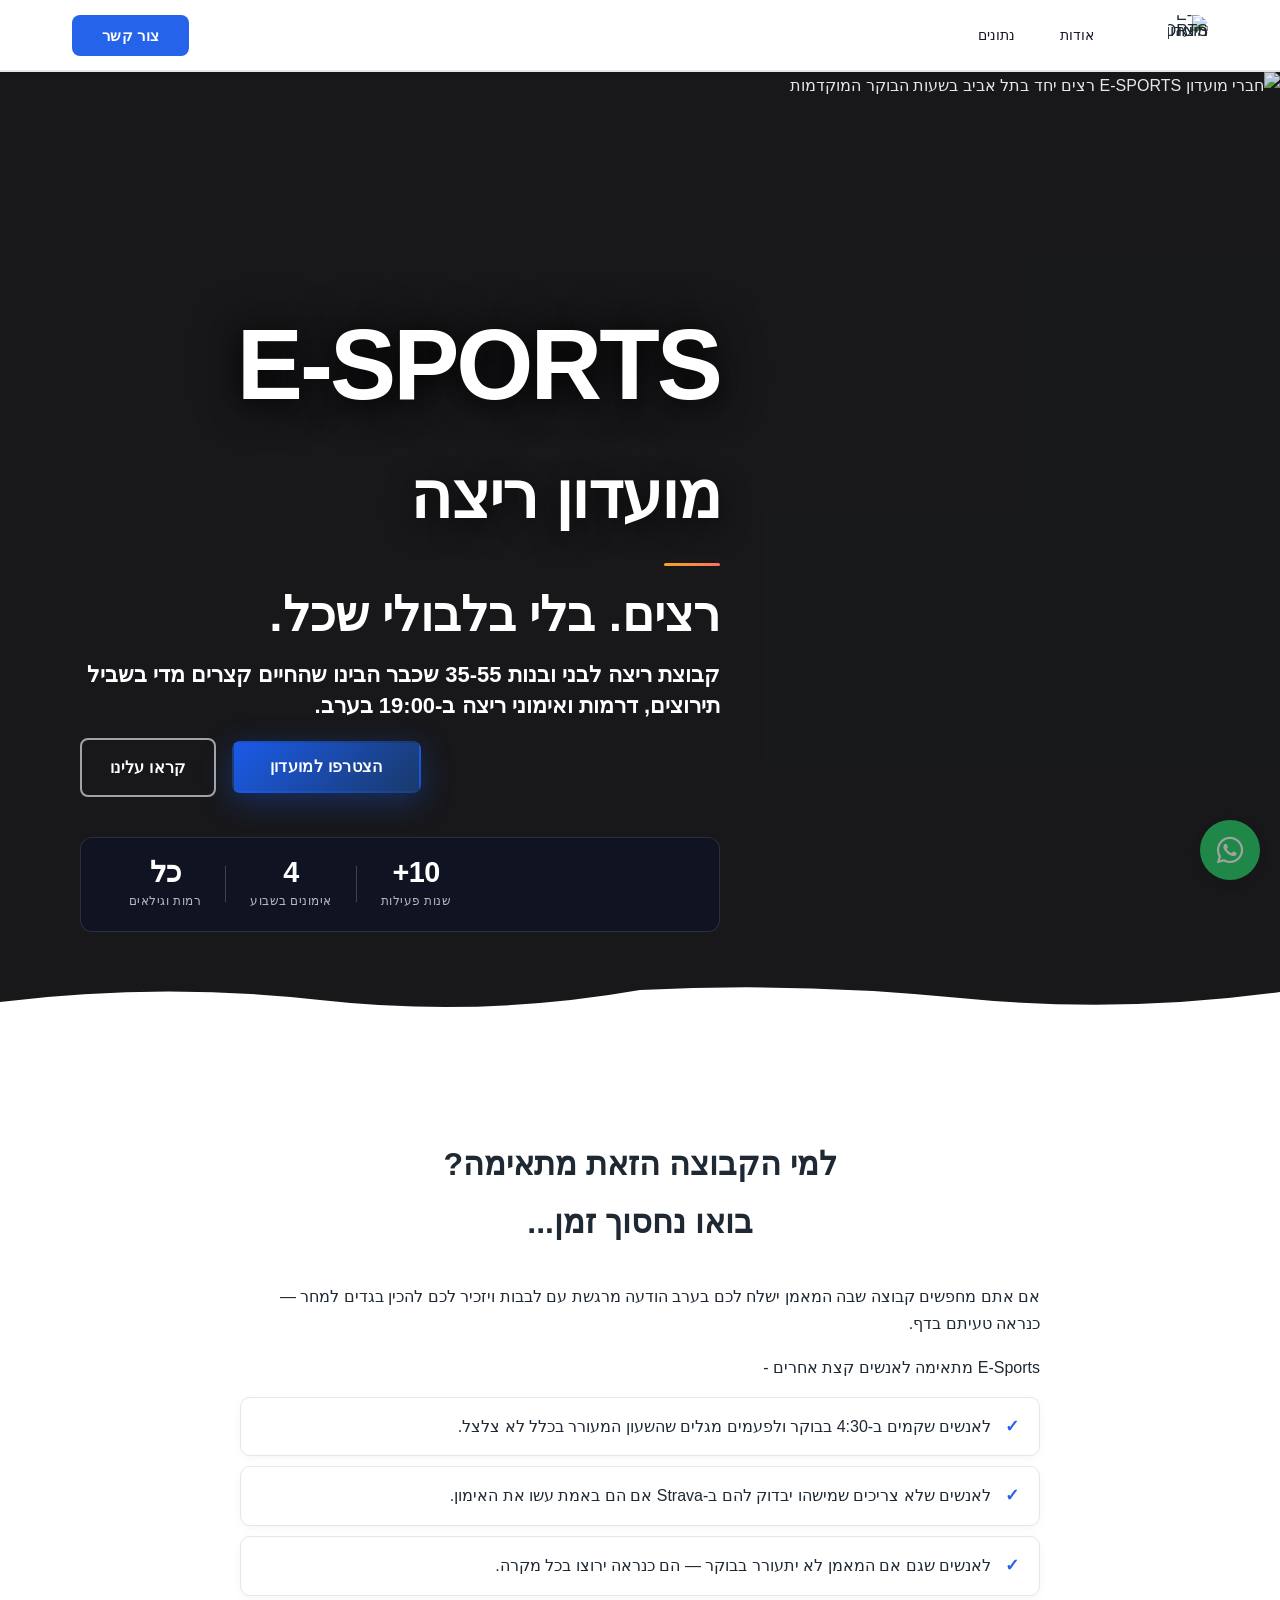
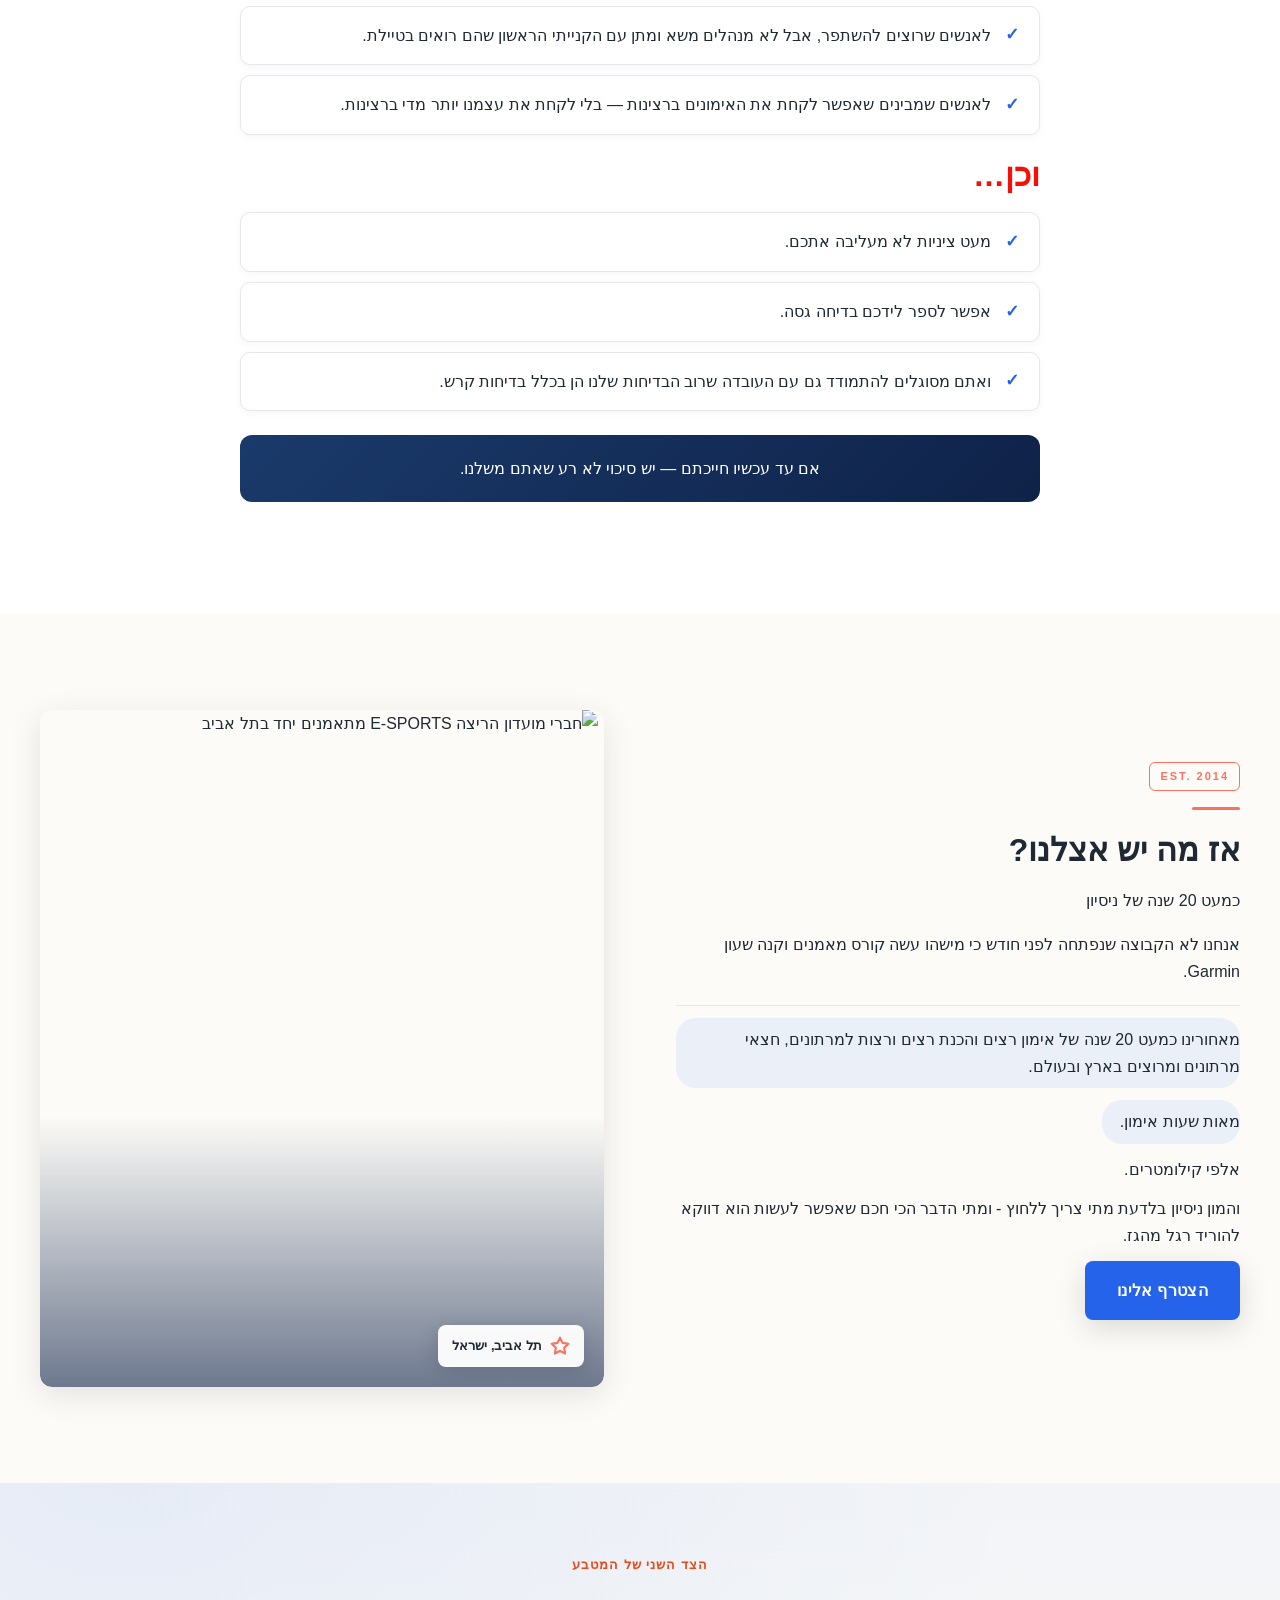
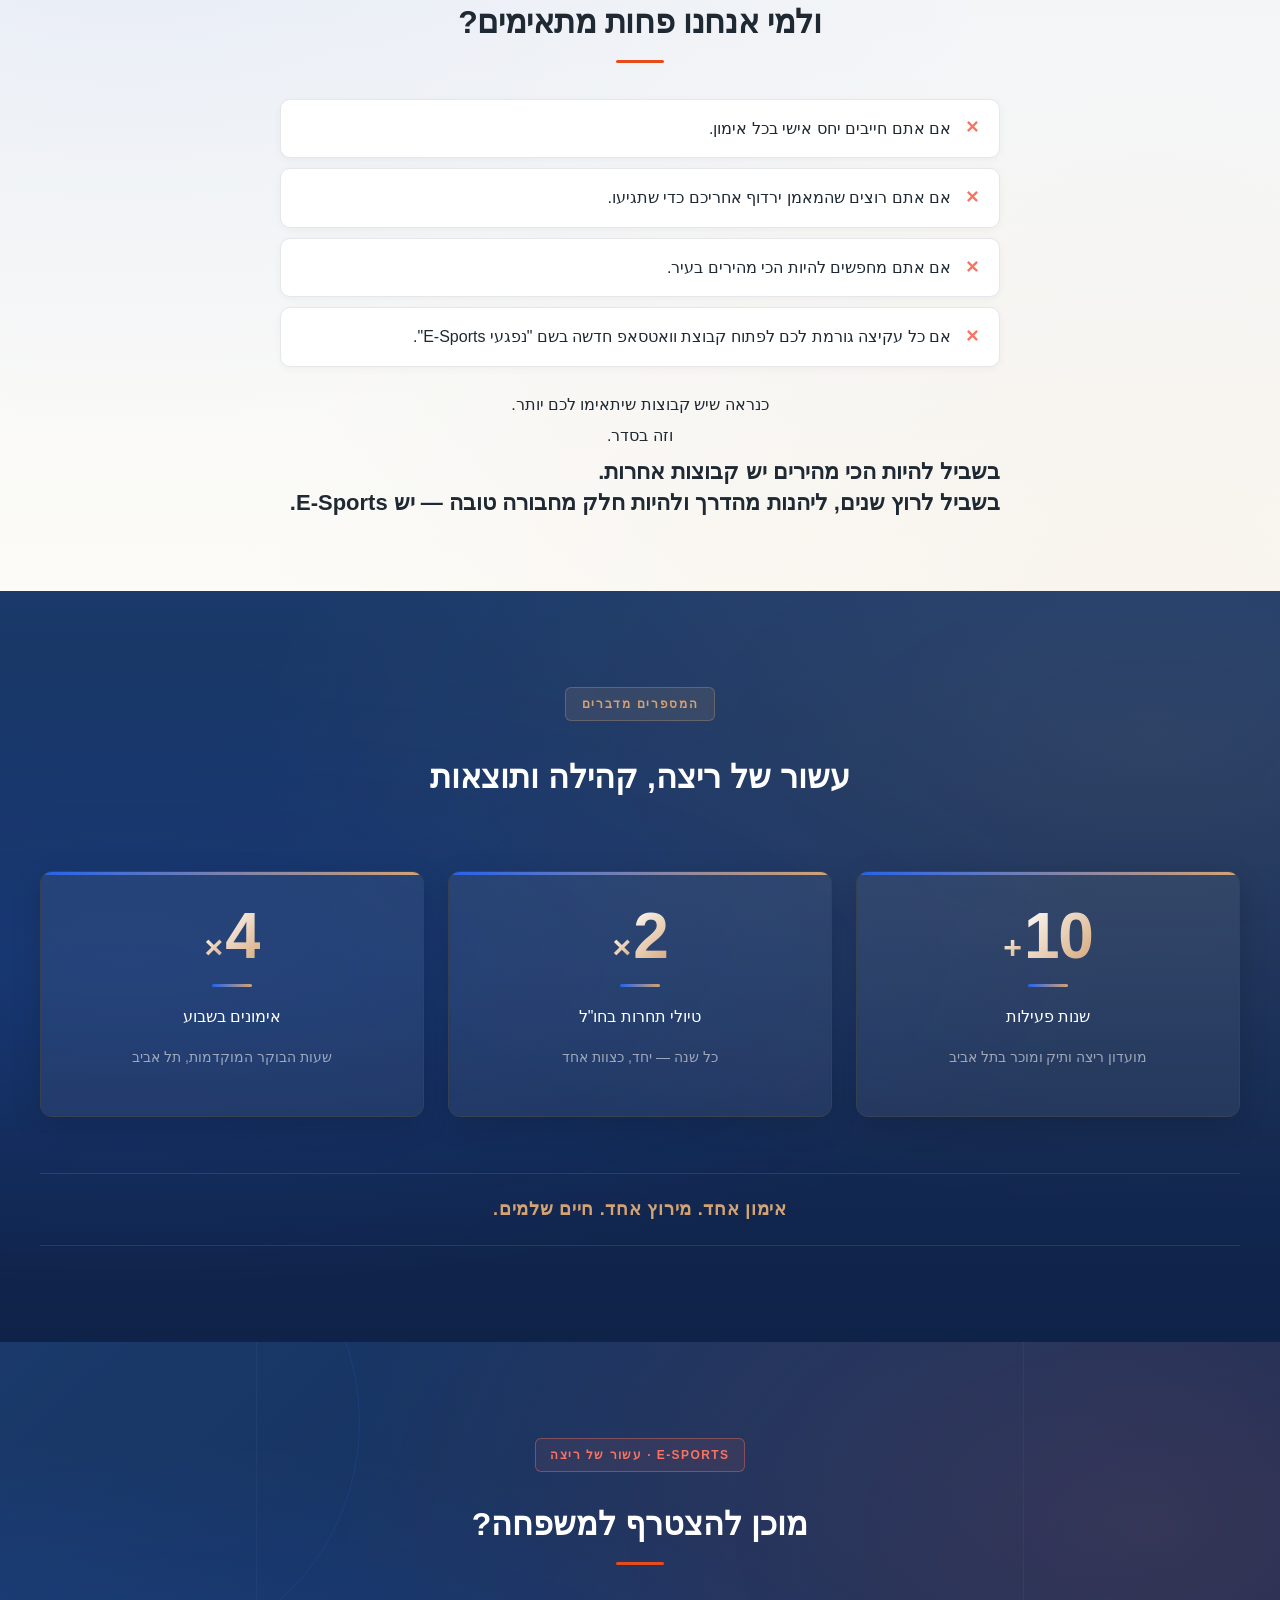
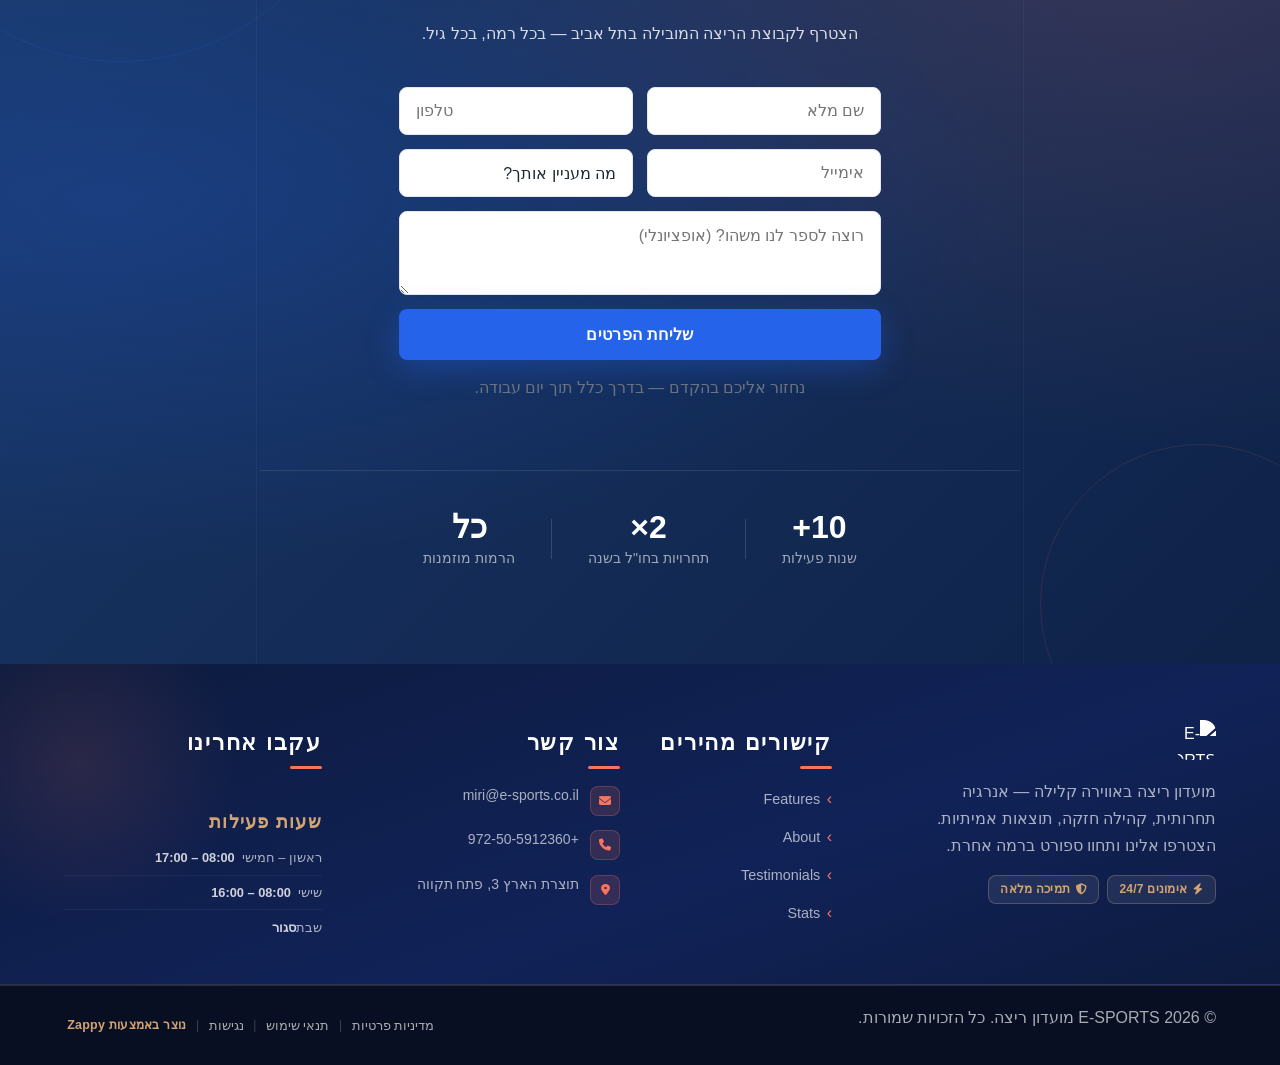
==== commit b06e2045: "Background sync: Progressive GitHub Sync" ====
--- a/public/index.html
+++ b/public/index.html
@@ -1 +1 @@
-<!doctype html><html dir="rtl" lang="he"><head><meta charset="UTF-8"><meta content="width=device-width,initial-scale=1" name="viewport"><meta content="index, follow" name="robots"><title>sports &amp; fitness — E-SPORTS מועדון ריצה</title><meta content="E-SPORTS is a Tel Aviv-based running club led by Eran Shomron, celebrating a decade of activity with a warm, family-like atmosphere. The club trains in the earl" name="description"><meta content="sports &amp; fitness, x sports fitness, sports and fitness, קבוצת ריצה, קבוצת ריצה בתל אביב" name="keywords"><link href="/assets/favicon.ico" rel="icon" type="image/x-icon"><link href="/assets/favicon-16x16.png" rel="icon" type="image/png" sizes="16x16"><link href="/assets/favicon-32x32.png" rel="icon" type="image/png" sizes="32x32"><link href="/assets/favicon-48x48.png" rel="icon" type="image/png" sizes="48x48"><link href="/assets/favicon-192x192.png" rel="icon" type="image/png" sizes="192x192"><link href="/assets/favicon-512x512.png" rel="icon" type="image/png" sizes="512x512"><link href="/assets/apple-touch-icon.png" rel="apple-touch-icon"><script>!function(){"use strict";var t="e66b48dd-0134-46da-aa96-6394e894cd96",e="https://api.zappy5.com/api/analytics/track",a=18e5,n=2592e6,o=!0,i=!0,r=!0;var s=function(){var e="zappy_visitor_"+t,a=null;try{if(a=localStorage.getItem(e)){var o=JSON.parse(a),i=Date.now();if(i-o.created<n)return o.lastSeen=i,localStorage.setItem(e,JSON.stringify(o)),o.id}}catch(t){console.warn("Zappy Analytics: LocalStorage not available")}var r="zv_"+Date.now()+"_"+Math.random().toString(36).substr(2,9);try{localStorage.setItem(e,JSON.stringify({id:r,created:Date.now(),lastSeen:Date.now()}))}catch(t){}return r}(),c=function(){var e="zappy_session_"+t,n=null;try{if(n=sessionStorage.getItem(e)){var o=JSON.parse(n),i=Date.now();if(i-o.timestamp<a)return o.timestamp=i,sessionStorage.setItem(e,JSON.stringify(o)),o.id}}catch(t){console.warn("Zappy Analytics: SessionStorage not available")}var r="zs_"+Date.now()+"_"+Math.random().toString(36).substr(2,9);try{sessionStorage.setItem(e,JSON.stringify({id:r,timestamp:Date.now()}))}catch(t){}return r}();function l(a,n){n=n||{};var o={website_id:t,event_type:a,page_path:window.location.pathname,referrer:document.referrer||"direct",visitor_id:s,session_id:c,metadata:n};if(navigator.sendBeacon){var i=new Blob([JSON.stringify(o)],{type:"application/json"});navigator.sendBeacon(e,i)}else fetch(e,{method:"POST",headers:{"Content-Type":"application/json"},body:JSON.stringify(o),keepalive:!0}).catch(function(t){console.warn("Zappy Analytics: Failed to track event",t)})}o&&l("pageview",{title:document.title,url:window.location.href}),i&&document.addEventListener("click",function(t){var e=t.target;if("BUTTON"===e.tagName||e.closest("button")){var a="BUTTON"===e.tagName?e:e.closest("button");l("click",{element:"button",text:a.textContent.trim().substring(0,100),id:a.id||null,class:a.className||null})}else if("A"===e.tagName||e.closest("a")){var n="A"===e.tagName?e:e.closest("a");l("navigation",{element:"link",text:n.textContent.trim().substring(0,100),href:n.href,external:n.hostname!==window.location.hostname})}},!0),r&&document.addEventListener("submit",function(t){var e=t.target;l("form_submit",{form_id:e.id||null,form_name:e.name||null,form_action:e.action||null,form_method:e.method||"GET"})},!0);var d=Date.now();window.addEventListener("beforeunload",function(){l("page_unload",{time_on_page:Math.floor((Date.now()-d)/1e3),page_path:window.location.pathname})}),window.zappyAnalytics={track:l,getVisitorId:function(){return s},getSessionId:function(){return c}}}()</script><script>!function(){"use strict";if(!window.zappyFireMarketingEvent){var t={begin_checkout:"checkout_started",purchase:"checkout_complete",add_to_cart:"add_to_cart",view_product:"view_product"},e={whatsapp_click:{ga4:"contact",meta:"Contact",gtm:"whatsapp_click",ecom:!1},phone_click:{ga4:"contact",meta:"Contact",gtm:"phone_click",ecom:!1},contact_form_submitted:{ga4:"generate_lead",meta:"Lead",gtm:"contact_form_submitted",ecom:!1},checkout_started:{ga4:"begin_checkout",meta:"InitiateCheckout",gtm:"begin_checkout",ecom:!0},checkout_complete:{ga4:"purchase",meta:"Purchase",gtm:"purchase",ecom:!0},product_inquiry:{ga4:"generate_lead",meta:"Lead",gtm:"product_inquiry",ecom:!1},add_to_cart:{ga4:"add_to_cart",meta:"AddToCart",gtm:"add_to_cart",ecom:!0},view_product:{ga4:"view_item",meta:"ViewContent",gtm:"view_item",ecom:!0}};window.zappyFlushPendingMetaEvents=m;var r=0,n=setInterval(function(){r++,m();var t=0;try{t=(window.__zappyPendingMetaEvents||[]).length}catch(t){}(0===t&&"function"==typeof window.fbq||r>60)&&clearInterval(n)},500);window.zappyFireMarketingEvent=function(r,n,a){try{a=a||{};var d=t[r]||r,m=e[d];if(!m)return;(n=n||{}).pagePath||n.page_path||(n.pagePath=i());var s="",h=!1,f=!1;if("checkout_complete"===d&&(h=!(!(s=String(n.orderId||n.order_id||n.transaction_id||""))||!function(t){if(!t)return!1;try{return"1"===window.sessionStorage.getItem(u(t))}catch(t){return!1}}(s)),f=!(!s||!p(s)),h&&f))return;if(!a.skipFirstParty&&!h)try{window.zappyAnalytics&&"function"==typeof window.zappyAnalytics.track&&window.zappyAnalytics.track(d,n)}catch(t){}if(!h){try{if(window.dataLayer=window.dataLayer||[],m.ecom){var w=o(d,n),y={};w.transaction_id&&(y.transaction_id=w.transaction_id),null!=w.value&&(y.value=w.value),w.currency&&(y.currency=w.currency),w.items&&(y.items=w.items),window.dataLayer.push({event:m.gtm,ecommerce:y}),"checkout_complete"!==d&&"checkout_started"!==d||window.dataLayer.push({event:d,ecommerce:y})}else{var v={event:m.gtm};for(var g in n)Object.prototype.hasOwnProperty.call(n,g)&&(v[g]=n[g]);window.dataLayer.push(v)}}catch(t){}try{"function"==typeof window.gtag&&window.gtag("event",m.ga4,o(d,n))}catch(t){}s&&function(t){if(t)try{window.sessionStorage.setItem(u(t),"1")}catch(t){}}(s)}try{if(f);else{var k=function(t,e){for(var r=c(e=e||{}),n=parseFloat(null!=e.value?e.value:null!=e.total?e.total:0)||0,a=String(e.currency||"USD").toUpperCase(),i=[],o=0,u=0;u<r.length;u++)r[u].item_id&&i.push(r[u].item_id),o+=r[u].quantity||1;if("checkout_complete"===t)return{value:n,currency:a,content_ids:i.length?i:void 0,content_type:"product",num_items:o||void 0,order_id:String(e.order_id||e.orderId||e.transaction_id||e.orderNumber||"")||void 0};if("checkout_started"===t)return{value:n,currency:a,content_ids:i.length?i:void 0,content_type:"product",num_items:o||parseInt(null!=e.itemCount?e.itemCount:0,10)||void 0};if("add_to_cart"===t){var d=String(e.productId||e.product_id||i[0]||"");return{value:n||(r[0]?r[0].price*r[0].quantity:0),currency:a,content_ids:d?[d]:i.length?i:void 0,content_type:"product",content_name:e.productName||e.product_name||r[0]&&r[0].item_name,num_items:parseInt(null!=e.quantity?e.quantity:o||1,10)||1}}if("view_product"===t){var p=String(e.productId||e.product_id||i[0]||"");return{value:n||parseFloat(null!=e.price?e.price:0)||0,currency:a,content_ids:p?[p]:i.length?i:void 0,content_type:"product",content_name:e.productName||e.product_name||r[0]&&r[0].item_name}}return"whatsapp_click"===t||"phone_click"===t?{content_name:"whatsapp_click"===t?"WhatsApp":"Phone",content_category:"contact"}:"contact_form_submitted"===t||"product_inquiry"===t?{content_name:"product_inquiry"===t?"Product inquiry":"Contact form",content_category:e.productName||e.product_name||void 0}:e}(d,n);"function"==typeof window.fbq?(window.fbq("track",m.meta,k),s&&l(s)):function(t,e,r){var n=_();if(r)for(var a=0;a<n.length;a++)if(n[a]&&n[a].orderId===r&&n[a].eventName===t)return;n.push({eventName:t,params:e||{},orderId:r||null})}(m.meta,k,"checkout_complete"===d?s:null)}}catch(t){}}catch(t){}};var a=Object.create(null);document.addEventListener("click",function(t){try{var e=t.target;if(!e)return;var r=h(e,".whatsapp-float, a.whatsapp-float, [data-zappy-whatsapp]"),n=function(t){for(var e=t;e&&e!==document;){if("A"===e.tagName)return e;e=e.parentElement}return null}(e),a=n&&n.href||"";if(r||n&&function(t){if(!t)return!1;var e=String(t).toLowerCase();return-1!==e.indexOf("wa.me/")||-1!==e.indexOf("api.whatsapp.com")||-1!==e.indexOf("whatsapp.com/send")||0===e.indexOf("whatsapp:")}(a)){if(!s("wa:"+a)){var c=r?"float":"link";window.zappyFireMarketingEvent("whatsapp_click",{source:c,href:a||null,pagePath:i()})}return}var o=h(e,".phone-header-btn, .nav-phone-btn, .call-btn, [data-zappy-phone]"),u="";if(n&&n.href&&0===String(n.href).toLowerCase().indexOf("tel:")?u=n.href:o&&o.href&&0===String(o.href).toLowerCase().indexOf("tel:")&&(u=o.href),o||u){var d="";return u&&(d=String(u).replace(/^tel:/i,"").trim()),void(s("tel:"+(d||o&&o.id||"btn"))||window.zappyFireMarketingEvent("phone_click",{source:o?"button":"link",phone:d||null,href:u||null,pagePath:i()}))}}catch(t){}},!0)}function i(){try{if(window.ZAPPY_CONFIG&&window.ZAPPY_CONFIG.currentPagePath)return window.ZAPPY_CONFIG.currentPagePath}catch(t){}try{return window.location.pathname||"/"}catch(t){return"/"}}function c(t){var e=(t=t||{}).items||t.cartItems||t.cart_items||t.lineItems||[];Array.isArray(e)||(e=[]);for(var r=[],n=0;n<e.length;n++){var a=e[n];if(a&&"object"==typeof a){var i=String(a.item_id||a.productId||a.product_id||a.id||"").trim(),c=String(a.item_name||a.productName||a.product_name||a.name||"").trim(),o=parseFloat(null!=a.price?a.price:null!=a.unitPrice?a.unitPrice:0)||0,u=Math.max(1,parseInt(null!=a.quantity?a.quantity:null!=a.qty?a.qty:1,10)||1);(i||c)&&r.push({item_id:i||c,item_name:c||i,price:o,quantity:u})}}return r}function o(t,e){var r=c(e=e||{}),n=parseFloat(null!=e.value?e.value:null!=e.total?e.total:0)||0,a=String(e.currency||"USD").toUpperCase();if("checkout_complete"===t)return{transaction_id:String(e.transaction_id||e.orderId||e.order_id||e.orderNumber||"")||void 0,value:n,currency:a,items:r};if("checkout_started"===t)return{value:n,currency:a,items:r};if("add_to_cart"===t){var o=r.length?r:[{item_id:String(e.productId||e.product_id||""),item_name:String(e.productName||e.product_name||""),price:parseFloat(null!=e.value?e.value:null!=e.price?e.price:0)||0,quantity:parseInt(null!=e.quantity?e.quantity:1,10)||1}].filter(function(t){return t.item_id||t.item_name});return{value:n||(o[0]?o[0].price*o[0].quantity:0),currency:a,items:o}}if("view_product"===t){var u=r.length?r:[{item_id:String(e.productId||e.product_id||""),item_name:String(e.productName||e.product_name||""),price:parseFloat(null!=e.price?e.price:null!=e.value?e.value:0)||0,quantity:1}].filter(function(t){return t.item_id||t.item_name});return{currency:a,value:n||(u[0]?u[0].price:0),items:u}}return"whatsapp_click"===t||"phone_click"===t?{method:"whatsapp_click"===t?"whatsapp":"phone",page_path:e.pagePath||i()}:"contact_form_submitted"===t||"product_inquiry"===t?{page_path:e.pagePath||i()}:e}function u(t){return"zappy_purchase_fired_"+String(t||"")}function d(t){return"zappy_purchase_meta_fired_"+String(t||"")}function p(t){if(!t)return!1;try{return"1"===window.sessionStorage.getItem(d(t))}catch(t){return!1}}function l(t){if(t)try{window.sessionStorage.setItem(d(t),"1")}catch(t){}}function _(){try{return Array.isArray(window.__zappyPendingMetaEvents)||(window.__zappyPendingMetaEvents=[]),window.__zappyPendingMetaEvents}catch(t){return[]}}function m(){if("function"==typeof window.fbq){var t=_().slice();try{window.__zappyPendingMetaEvents=[]}catch(t){}for(var e=0;e<t.length;e++){var r=t[e];if(r&&r.eventName&&(!r.orderId||!p(r.orderId)))try{window.fbq("track",r.eventName,r.params||{}),r.orderId&&l(r.orderId)}catch(t){}}}}function s(t){var e=Date.now();return!!(a[t]&&e-a[t]<800)||(a[t]=e,!1)}function h(t,e){return t&&t.closest?t.closest(e):null}}()</script><meta content="sports &amp; fitness — E-SPORTS מועדון ריצה" property="og:title"><meta content="E-SPORTS is a Tel Aviv-based running club led by Eran Shomron, celebrating a decade of activity with a warm, family-like atmosphere. The club trains in the earl" property="og:description"><meta content="summary_large_image" name="twitter:card"><meta content="sports &amp; fitness — E-SPORTS מועדון ריצה" name="twitter:title"><meta content="E-SPORTS is a Tel Aviv-based running club led by Eran Shomron, celebrating a decade of activity with a warm, family-like atmosphere. The club trains in the earl" name="twitter:description"><meta content="website" property="og:type"><meta content="he_IL" property="og:locale"><style>.skip-link{position:absolute;top:0;left:0;transform:translateY(-200%);padding:12px 18px;background:var(--bg-dark,#1a1a1a);color:var(--text-light,#fff);font-weight:600;border-radius:0 0 8px 0;z-index:10000}.skip-link:focus{transform:none;outline:2px solid var(--ring,#fff);outline-offset:2px}:focus-visible{outline:2px solid var(--ring,currentColor);outline-offset:3px}</style><link href="/assets/favicon.ico" rel="icon" type="image/x-icon"><link href="/assets/favicon-16x16.png" rel="icon" type="image/png" sizes="16x16"><link href="/assets/favicon-32x32.png" rel="icon" type="image/png" sizes="32x32"><link href="/assets/favicon-48x48.png" rel="icon" type="image/png" sizes="48x48"><link href="/assets/favicon-192x192.png" rel="icon" type="image/png" sizes="192x192"><link href="/assets/favicon-512x512.png" rel="icon" type="image/png" sizes="512x512"><link href="/assets/apple-touch-icon.png" rel="apple-touch-icon"><link href="https://cdn.jsdelivr.net/npm/vanilla-cookieconsent@3/dist/cookieconsent.css" rel="stylesheet"><style id="zappy-critical-above-fold-css">html{box-sizing:border-box;-webkit-text-size-adjust:100%}*,::after,::before{box-sizing:inherit}body{margin:0;min-width:320px;overflow-x:clip}img,svg,video{max-width:100%;height:auto}main{display:block}.container{width:min(100% - 32px,1200px);margin-inline:auto}.navbar,header .navbar,header[role=banner],nav.navbar{position:relative;z-index:1000;width:100%}.nav-container,.navbar .container{display:flex;align-items:center;justify-content:space-between;min-height:64px}.logo,.logo-link img{display:block;width:35px;height:35px;object-fit:contain}#navMenu,.nav-menu{list-style:none;margin:0;padding:0}#navMenu a,.nav-menu a,.navbar .nav-links a,.navbar a{color:inherit;text-decoration:none}#navMenu .sub-menu,.nav-menu .sub-menu,.navbar .sub-menu{display:none}.fa,.fa-brands,.fa-regular,.fa-solid,.fab,.far,.fas{display:inline-block;min-width:1em;text-align:center}html:not(#zappy-noop) .navbar:has(.nav-ecommerce-icons)>.phone-header-btn,html:not(#zappy-noop)[data-zappy-site-type=ecommerce] .phone-header-btn{display:none!important;visibility:hidden!important;width:0!important;height:0!important;pointer-events:none!important}.zappy-preview-empty-store-cta{display:none!important;visibility:hidden!important;height:0!important;max-height:0!important;overflow:hidden!important;margin:0!important;padding:0!important;border:0!important;box-shadow:none!important}.zappy-catalog-menu{background:var(--surface-color,var(--surface,linear-gradient(135deg,#f8f9fa 0,#fff 100%)));border-bottom:1px solid var(--border-color,#e5e7eb);padding:0;position:sticky;top:0;z-index:90}.zappy-catalog-menu.rtl,.zappy-catalog-menu[dir=rtl]{direction:rtl}.zappy-catalog-menu.ltr,.zappy-catalog-menu[dir=ltr]{direction:ltr}.catalog-menu-container{max-width:1440px;margin:0 auto;display:flex;align-items:center;gap:8px;padding:10px 24px;overflow:visible}.catalog-menu-categories,.catalog-menu-list{display:flex;align-items:center;gap:4px;flex-wrap:wrap;margin:0;padding:0;list-style:none}.catalog-menu-item{display:inline-flex;align-items:center;padding:8px 16px;font-size:14px;font-weight:500;color:var(--text-color,var(--text,#374151));text-decoration:none;border-radius:20px;white-space:nowrap}.catalog-menu-all{background:var(--primary-color,var(--primary,#111));color:var(--text-light,#fff)!important}.catalog-menu-parent{position:relative;display:inline-flex;align-items:center}.catalog-menu-trigger{display:inline-flex;align-items:center;gap:6px}.catalog-menu-chevron{flex-shrink:0}.catalog-menu-parent>.sub-menu{display:none!important;visibility:hidden!important;opacity:0!important;pointer-events:none!important}.hero-section,.index-hero-section,section[class*=hero]{position:relative;overflow:hidden}.hero-section,.index-hero-section{min-height:560px}section[data-hero-type*=fullscreen]{min-height:100vh}.hero-bg-image,.hero-bg-wrapper,section[class*=hero] [class*=hero-bg]{position:absolute;inset:0;width:100%;height:100%}.hero-bg-image img,.hero-bg-wrapper img,section[class*=hero] [data-hero-bg],section[class*=hero] img[data-hero-background=true]{width:100%!important;height:100%!important;object-fit:cover!important;display:block}.hero-content,section[class*=hero] .container{position:relative;z-index:2}@media(max-width:768px){:root{--header-height:72px;--total-header-height:72px;--zappy-mobile-menu-top:72px}html[data-zappy-site-type=ecommerce] body{padding-top:var(--total-header-height,72px)}html[data-zappy-site-type=ecommerce] body>.navbar:not(.zappy-catalog-menu),html[data-zappy-site-type=ecommerce] body>nav.navbar{position:fixed!important;top:0;left:0;right:0;z-index:100000;width:100%;margin-bottom:0}.zappy-catalog-menu{position:fixed;top:var(--header-height,72px);left:0;right:0;z-index:99999}.nav-container,.navbar .container{min-height:60px}#navMenu,.nav-menu{max-width:100vw;overflow-x:hidden}.hero-section,.index-hero-section,section[class*=hero],section[data-hero-type*=fullscreen]{min-height:100svh}.hero-bg-image,.hero-bg-wrapper,.hero-scrim{min-height:100svh}}:root{--nav-bg:#FFFFFF}.navbar{background-color:#fff!important}/* ZAPPY_ANNOUNCEMENT_HEADER_OFFSET_CSS_V3 */ :root{--zappy-header-stack-height:calc(var(--zappy-announcement-height, 40px) + var(--header-height, 72px))}body:has(.zappy-announcement-bar) .navbar:not(.zappy-catalog-menu):not(.mobile-search-panel),body:has(.zappy-announcement-bar) header.navbar,body:has(.zappy-announcement-bar) nav.navbar:not(.zappy-catalog-menu){top:var(--zappy-announcement-height,40px)!important}[data-zappy-content-align]{display:flex!important;flex-direction:column!important}[data-zappy-content-align^=top-]{justify-content:flex-start!important}[data-zappy-content-align^=center-],[data-zappy-content-align^=lower-],[data-zappy-content-align^=upper-]{justify-content:center!important}[data-zappy-content-align^=bottom-]{justify-content:flex-end!important}[data-zappy-content-align$="-left"],[data-zappy-content-align$="-mid-left"]{align-items:flex-start!important;text-align:start!important}[data-zappy-content-align$="-center"]{align-items:center!important;text-align:center!important}[data-zappy-content-align$="-mid-right"],[data-zappy-content-align$="-right"]{align-items:flex-end!important;text-align:end!important}[data-zappy-content-align] [data-zappy-align-target]{margin-left:auto;margin-right:auto}[data-zappy-content-align$="-center"] [data-zappy-align-target],[data-zappy-content-align$="-center"] [data-zappy-align-target]>*{text-align:center!important}</style><link href="/styles.css" rel="stylesheet"><script>window.ZAPPY_WEBSITE_ID="e66b48dd-0134-46da-aa96-6394e894cd96",window.ZAPPY_API_BASE="https://api.zappy5.com"</script><link href="/assets/site-index-hero-image-1-1779807296117-ikqz61.webp?v=1779807299263" rel="preload" as="image" fetchpriority="high"><style id="zappy-dropdown-submenu-styles">#navMenu li:has(.sub-menu),.nav-menu li:has(.sub-menu),.navbar li:has(.sub-menu),nav li:has(.sub-menu){position:relative}#navMenu .sub-menu,.nav-menu .sub-menu,.navbar .sub-menu,nav .sub-menu{display:block!important;position:absolute!important;top:100%;left:0;min-width:220px;border-radius:8px;box-shadow:0 8px 25px rgba(0,0,0,.15);padding:8px 0;opacity:0;visibility:hidden;transform:translateY(10px);transition:all .3s ease;z-index:1000;list-style:none;pointer-events:none}#navMenu li:hover>.sub-menu,.nav-menu li:hover>.sub-menu,.navbar li:hover>.sub-menu,nav li:hover>.sub-menu{opacity:1!important;visibility:visible!important;transform:translateY(0)!important;pointer-events:auto!important}.sub-menu li{list-style:none;margin:0;padding:0}.sub-menu a{display:block!important;padding:10px 16px!important;color:var(--text-dark,#333)!important;font-weight:500;text-decoration:none;white-space:nowrap;transition:background-color .2s}.sub-menu .zappy-nav-child>a{padding-left:28px!important;font-size:.9em!important;opacity:.85!important}[dir=rtl] .sub-menu .zappy-nav-child>a,html[lang=ar] .sub-menu .zappy-nav-child>a,html[lang=he] .sub-menu .zappy-nav-child>a{padding-left:10px!important;padding-right:28px!important}.sub-menu .zappy-nav-parent>a{font-weight:600!important}.sub-menu a:hover{background-color:#f5f5f5}[dir=rtl] .nav-menu .sub-menu,[dir=rtl] .navbar .sub-menu,[dir=rtl] nav .sub-menu,html[lang=ar] .nav-menu .sub-menu,html[lang=ar] .navbar .sub-menu,html[lang=ar] nav .sub-menu,html[lang=he] .nav-menu .sub-menu,html[lang=he] .navbar .sub-menu,html[lang=he] nav .sub-menu{left:auto!important;right:0!important}.sub-menu:empty,.sub-menu:not(:has(li)):not(:has(> a)),.sub-menu:not(:has(li:not(.zappy-hidden-menu-item))):not(:has(> a)){display:none!important;opacity:0!important;visibility:hidden!important;pointer-events:none!important}li:has(.menu-group-title):hover>.sub-menu{opacity:1!important;visibility:visible!important;transform:translateY(0)!important;pointer-events:auto!important}#navMenu>li>.menu-group-title,.nav-menu>li>.menu-group-title{display:inline-block;padding:.5rem 1rem;cursor:default;user-select:none}@media (max-width:768px){#navMenu .sub-menu,.nav-menu .sub-menu,.navbar .sub-menu,nav .sub-menu{position:static!important;transform:none!important;box-shadow:none!important;background:0 0!important;max-height:0;overflow:hidden;opacity:0;visibility:hidden;transition:max-height .3s ease,opacity .3s ease;padding:0!important;border-radius:0!important}#navMenu .sub-menu.mobile-expanded,.nav-menu .sub-menu.mobile-expanded,.navbar .sub-menu.mobile-expanded{max-height:none!important;overflow-y:visible!important;opacity:1!important;visibility:visible!important;padding:8px 0 8px 16px!important}[dir=rtl] .sub-menu.mobile-expanded,html[lang=he] .sub-menu.mobile-expanded{padding:8px 16px 8px 0!important}#navMenu li:hover>.sub-menu,.nav-menu li:hover>.sub-menu,.navbar li:hover>.sub-menu,nav li:hover>.sub-menu{opacity:0;visibility:hidden;pointer-events:none}#navMenu li>.sub-menu.mobile-expanded,.nav-menu li>.sub-menu.mobile-expanded,.navbar li>.sub-menu.mobile-expanded,nav li>.sub-menu.mobile-expanded{opacity:1!important;visibility:visible!important;pointer-events:auto!important}#navMenu li:has(.sub-menu),.nav-menu li:has(.sub-menu),.navbar li:has(.sub-menu),nav li:has(.sub-menu){display:flex!important;flex-wrap:wrap!important;align-items:center!important;position:relative!important;min-height:44px!important}#navMenu li:has(.sub-menu)>a,.nav-menu li:has(.sub-menu)>a,.navbar li:has(.sub-menu)>a,nav li:has(.sub-menu)>a{flex:1!important;min-width:0!important}#navMenu li:has(.sub-menu)>.menu-group-title,.nav-menu li:has(.sub-menu)>.menu-group-title,.navbar li:has(.sub-menu)>.menu-group-title,nav li:has(.sub-menu)>.menu-group-title{flex:1!important;min-width:0!important;display:flex!important;align-items:center!important;padding:12px 16px!important;min-height:44px!important;line-height:1.4!important;font-weight:600!important;box-sizing:border-box!important}#navMenu li:has(.sub-menu)>.sub-menu,.nav-menu li:has(.sub-menu)>.sub-menu,.navbar li:has(.sub-menu)>.sub-menu,nav li:has(.sub-menu)>.sub-menu{flex-basis:100%!important;width:100%!important}#navMenu li:has(.sub-menu)>a [class*=arrow],#navMenu li:has(.sub-menu)>a [class*=chevron],.nav-menu li:has(.sub-menu)>a .fa-angle-down,.nav-menu li:has(.sub-menu)>a .fa-chevron-down,.nav-menu li:has(.sub-menu)>a [class*=arrow],.nav-menu li:has(.sub-menu)>a [class*=chevron],nav li:has(.sub-menu)>a [class*=arrow],nav li:has(.sub-menu)>a [class*=chevron]{display:none!important;visibility:hidden!important}.mobile-submenu-toggle{display:flex!important;align-items:center!important;justify-content:center!important;width:44px!important;height:auto!important;background:0 0!important;border:none!important;cursor:pointer!important;color:var(--text-dark)!important;position:static!important;flex-shrink:0!important;align-self:stretch!important;z-index:2!important;padding:0!important;margin:0!important}.mobile-submenu-toggle::after{content:''!important;width:0!important;height:0!important;border-left:6px solid transparent!important;border-right:6px solid transparent!important;border-top:7px solid currentColor!important;transition:transform .3s ease!important}.mobile-submenu-toggle.expanded::after{transform:rotate(180deg)!important}.sub-menu a{padding:10px 0!important;display:block!important;color:var(--text-dark)!important;white-space:normal!important}.sub-menu .zappy-nav-child>a{padding-left:28px!important;font-size:.9em!important;opacity:.85!important}[dir=rtl] .sub-menu .zappy-nav-child>a,html[lang=ar] .sub-menu .zappy-nav-child>a,html[lang=he] .sub-menu .zappy-nav-child>a{padding-left:0!important;padding-right:28px!important}.sub-menu .zappy-nav-parent>a{font-weight:600!important}#navMenu.active,.nav-menu.active{max-width:100vw!important;overflow-x:hidden!important;box-sizing:border-box!important}.navbar .sub-menu li a,.zappy-products-dropdown .sub-menu a,nav.navbar .sub-menu li a{color:var(--text-dark)!important}}@media (min-width:769px){.mobile-submenu-toggle{display:none!important}}</style><style id="zappy-widget-visibility">html[dir=rtl] .whatsapp-float{right:20px!important;left:auto!important}html:not([dir]) .whatsapp-float,html[dir=ltr] .whatsapp-float{left:20px!important;right:auto!important}html[dir=rtl] #mic-access-tool-general-button,html[dir=rtl] #mic-init-access-tool #mic-access-tool-general-button,html[dir=rtl] #mic-init-access-tool .mic-access-tool-general-button,html[dir=rtl] ._access-icon,html[dir=rtl] .mic-access-tool-general-button{left:20px!important;right:auto!important}html:not([dir]) #mic-access-tool-general-button,html:not([dir]) #mic-init-access-tool #mic-access-tool-general-button,html:not([dir]) #mic-init-access-tool .mic-access-tool-general-button,html:not([dir]) ._access-icon,html:not([dir]) .mic-access-tool-general-button,html[dir=ltr] #mic-access-tool-general-button,html[dir=ltr] #mic-init-access-tool #mic-access-tool-general-button,html[dir=ltr] #mic-init-access-tool .mic-access-tool-general-button,html[dir=ltr] ._access-icon,html[dir=ltr] .mic-access-tool-general-button{right:20px!important;left:auto!important}@media (max-width:768px){.whatsapp-float{display:flex!important}}@media (min-width:769px){.whatsapp-float{display:flex!important}}@media (max-width:768px){#mic-access-tool-general-button,#mic-init-access-tool #mic-access-tool-general-button,#mic-init-access-tool .mic-access-tool-general-button,._access-icon,.mic-access-tool-general-button{display:flex!important;visibility:visible!important;opacity:1!important;pointer-events:auto!important}#mic-access-tool-box.opened-mic-access-tool,#mic-init-access-tool #mic-access-tool-box.opened-mic-access-tool,.mic-access-tool-box.opened-mic-access-tool{visibility:visible!important;opacity:1!important;pointer-events:auto!important}}@media (min-width:769px){#mic-access-tool-general-button,#mic-init-access-tool #mic-access-tool-general-button,#mic-init-access-tool .mic-access-tool-general-button,._access-icon,.mic-access-tool-general-button{display:flex!important;visibility:visible!important;opacity:1!important;pointer-events:auto!important}#mic-access-tool-box.opened-mic-access-tool,#mic-init-access-tool #mic-access-tool-box.opened-mic-access-tool,.mic-access-tool-box.opened-mic-access-tool{visibility:visible!important;opacity:1!important;pointer-events:auto!important}}</style></head><body><a href="#main" class="skip-link">דלג לתוכן הראשי</a><nav class="navbar" dir="rtl"><button class="mobile-toggle" aria-label="Menu" id="mobileToggle"><svg viewBox="0 0 24 24" fill="none" height="24" width="24" class="hamburger-icon" style="display:block !important"><path d="M3 12h18M3 6h18M3 18h18" stroke="currentColor" stroke-linecap="round" stroke-width="2"></path></svg> <svg viewBox="0 0 24 24" fill="none" height="24" width="24" class="close-icon" style="display:none !important"><path d="M18 6L6 18M6 6l12 12" stroke="currentColor" stroke-linecap="round" stroke-width="2"></path></svg></button> <button class="phone-header-btn" aria-label="Call" data-phone="+972505912360"><svg viewBox="0 0 24 24" fill="currentColor" height="20" width="20"><path d="M22 16.92v3a2 2 0 0 1-2.18 2 19.79 19.79 0 0 1-8.63-3.07 19.5 19.5 0 0 1-6-6 19.79 19.79 0 0 1-3.07-8.67A2 2 0 0 1 4.11 2h3a2 2 0 0 1 2 1.72 12.84 12.84 0 0 0 .7 2.81 2 2 0 0 1-.45 2.11L8.09 9.91a16 16 0 0 0 6 6l1.27-1.27a2 2 0 0 1 2.11-.45 12.84 12.84 0 0 0 2.81.7A2 2 0 0 1 22 16.92z"></path></svg></button><div class="nav-container"><div class="nav-right-group"><div class="nav-brand"><a href="/" class="logo-link"><img alt="E-SPORTS מועדון ריצה" decoding="async" height="35" src="/assets/e-sports-sports-fitness-logo-1779807124542-zqoc20.webp?v=1779807124963-5pru4r" width="35" class="logo"></a></div><ul class="nav-menu" id="navMenu"><li><a href="#features">תכונות</a></li><li><a href="#about">אודות</a></li><li><a href="#testimonials">המלצות</a></li><li><a href="#stats">נתונים</a></li></ul></div><div class="nav-cta-container"><a href="#cta" class="nav-cta-btn">צור קשר</a></div></div></nav><script>window.addEventListener("load",function(){const e=document.querySelector(".navbar, nav, header");if(!e)return void console.log("[Navbar] Navbar element not found");let t=document.getElementById("mobileToggle")||document.querySelector(".mobile-toggle")||document.querySelector(".hamburger")||document.querySelector(".hamburger-menu")||document.querySelector(".menu-toggle")||document.querySelector(".burger-menu")||document.querySelector('[aria-label="Menu"]')||document.querySelector('[aria-label="תפריט"]');const n=document.querySelector(".phone-header-btn"),o=window.getComputedStyle(e);let r=o.backgroundColor;if(console.log("[Navbar] Initial navbar background:",r),"transparent"===r||"rgba(0, 0, 0, 0)"===r||r.startsWith("rgba")&&r.includes(", 0)")){const e=o.backgroundImage;if(e&&"none"!==e)console.log("[Navbar] Navbar has background image/gradient, using dark text"),r="rgb(240, 240, 240)";else{const e=window.getComputedStyle(document.body).backgroundColor;console.log("[Navbar] Navbar transparent, using body background:",e),r=e}}const a=r.match(/\d+/g);if(a&&a.length>=3){const e=(.299*parseInt(a[0])+.587*parseInt(a[1])+.114*parseInt(a[2]))/255;console.log("[Navbar] Mobile button colors preserved from Claude CSS (luminance:",e.toFixed(2)+")");const o=document.createElement("style");o.id="zappy-mobile-nav-fix";document.documentElement.lang;document.documentElement.dir,o.textContent='\n        /* Hide mobile buttons on desktop, show only on mobile */\n        @media (min-width: 769px) {\n          .mobile-toggle,\n          .phone-header-btn {\n            display: none !important;\n          }\n        }\n        \n        /* Show and position mobile buttons correctly on mobile */\n        @media (max-width: 768px) {\n          .navbar,\n          nav.navbar {\n            min-height: 70px !important;\n          }\n\n          .mobile-toggle,\n          .phone-header-btn {\n            position: absolute !important;\n            top: 0 !important;\n            bottom: 0 !important;\n            margin-top: auto !important;\n            margin-bottom: auto !important;\n            transform: none !important;\n            z-index: 1001 !important;\n            display: flex !important;\n            align-items: center !important;\n            justify-content: center !important;\n            width: 36px !important;\n            height: 36px !important;\n            border-radius: 50% !important;\n            border: none !important;\n            cursor: pointer !important;\n            padding: 6px !important;\n            background: none !important;\n            color: var(--nav-text, var(--text-dark)) !important;\n            touch-action: manipulation !important;\n            -webkit-tap-highlight-color: transparent !important;\n          }\n\n          html[data-zappy-site-type="ecommerce"] .phone-header-btn,\n          body[data-zappy-site-type="ecommerce"] .phone-header-btn,\n          html[data-zappy-site-type="ecommerce"] header .phone-header-btn,\n          html[data-zappy-site-type="ecommerce"] nav .phone-header-btn {\n            display: none !important;\n            visibility: hidden !important;\n            width: 0 !important;\n            height: 0 !important;\n            min-width: 0 !important;\n            overflow: hidden !important;\n          }\n          \n          /* LTR positioning (default): hamburger LEFT, phone RIGHT */\n          html:not([dir="rtl"]):not([lang="he"]):not([lang="ar"]) .mobile-toggle,\n          html[dir="ltr"] .mobile-toggle {\n            left: 12px !important;\n            right: auto !important;\n          }\n          html:not([dir="rtl"]):not([lang="he"]):not([lang="ar"]) .phone-header-btn,\n          html[dir="ltr"] .phone-header-btn {\n            right: 12px !important;\n            left: auto !important;\n          }\n          \n          /* RTL positioning: hamburger RIGHT, phone LEFT */\n          html[dir="rtl"] .mobile-toggle,\n          html[lang="he"] .mobile-toggle,\n          html[lang="ar"] .mobile-toggle {\n            right: 12px !important;\n            left: auto !important;\n          }\n          html[dir="rtl"] .phone-header-btn,\n          html[lang="he"] .phone-header-btn,\n          html[lang="ar"] .phone-header-btn {\n            left: 12px !important;\n            right: auto !important;\n          }\n          \n          /* CRITICAL: Ensure nav-container has min-height on mobile */\n          /* All children are positioned absolutely/fixed on mobile, so height:auto collapses to 0 */\n          .nav-container {\n            min-height: 70px !important;\n            position: relative !important;\n          }\n          \n          /* Ensure SVG icons are properly sized and inherit color */\n          .mobile-toggle svg,\n          .phone-header-btn svg {\n            width: 24px !important;\n            height: 24px !important;\n            /* Don\'t force display - let JavaScript control hamburger/close toggle */\n          }\n          \n          /* Reset nav-cta-container on mobile - remove desktop box-shadow/padding */\n          /* that creates a visible ghost box when CTA button is hidden */\n          .nav-cta-container {\n            box-shadow: none !important;\n            padding: 0 !important;\n          }\n          \n          /* Hide nav-cta-container entirely on mobile when there\'s no lang-switcher */\n          /* (only the CTA button is inside, and it\'s hidden on mobile) */\n          .nav-cta-container:not(:has(.lang-switcher)) {\n            display: none !important;\n          }\n          \n          /* CRITICAL: Prevent hero image fade gradient from bleeding over headline text */\n          /* The .image-fade-gradient has bottom: -30px (extends below parent) */\n          /* On mobile stacked layout, this overlaps the h1 text below the image */\n          .hero-image-column {\n            overflow: hidden !important;\n          }\n          .image-fade-gradient {\n            bottom: 0 !important;\n          }\n          \n          /* Hide desktop language switcher on mobile - hamburger menu handles it */\n          /* High specificity to override stored CSS */\n          .lang-switcher,\n          .nav-cta-container .lang-switcher,\n          .nav-container .lang-switcher,\n          .navbar .lang-switcher,\n          .navbar .nav-cta-container .lang-switcher {\n            display: none !important;\n          }\n        }\n      ';const r=document.getElementById("zappy-mobile-nav-fix");r&&r.remove(),document.head.appendChild(o),console.log("[Navbar] Critical CSS injected for mobile nav positioning");const i=window.innerWidth<=768;if(t){const e=t.querySelector(".hamburger-icon"),n=t.querySelector(".close-icon");e&&(e.style.setProperty("width","24px","important"),e.style.setProperty("height","24px","important"),e.style.setProperty("display","block","important")),n&&(n.style.setProperty("width","24px","important"),n.style.setProperty("height","24px","important"),n.style.setProperty("display","none","important")),i?(t.style.setProperty("position","absolute","important"),t.style.setProperty("top","0","important"),t.style.setProperty("bottom","0","important"),t.style.setProperty("margin-top","auto","important"),t.style.setProperty("margin-bottom","auto","important"),t.style.setProperty("transform","none","important"),t.style.setProperty("z-index","1001","important"),t.style.removeProperty("left"),t.style.removeProperty("right"),console.log("[Navbar] Mobile toggle positioning applied (mobile viewport)")):(t.style.removeProperty("position"),t.style.removeProperty("top"),t.style.removeProperty("transform"),t.style.removeProperty("z-index"),t.style.removeProperty("left"),t.style.removeProperty("right"),console.log("[Navbar] Desktop viewport - cleared mobile toggle inline positioning"))}if(n){const e=n.querySelector("svg");e&&(e.style.width="24px",e.style.height="24px",e.setAttribute("width","24"),e.setAttribute("height","24")),i?(n.style.setProperty("position","absolute","important"),n.style.setProperty("top","0","important"),n.style.setProperty("bottom","0","important"),n.style.setProperty("margin-top","auto","important"),n.style.setProperty("margin-bottom","auto","important"),n.style.setProperty("transform","none","important"),n.style.setProperty("z-index","1001","important"),n.style.removeProperty("left"),n.style.removeProperty("right"),console.log("[Navbar] Phone button positioning applied (mobile viewport)")):(n.style.removeProperty("position"),n.style.removeProperty("top"),n.style.removeProperty("transform"),n.style.removeProperty("z-index"),n.style.removeProperty("left"),n.style.removeProperty("right"),console.log("[Navbar] Desktop viewport - cleared phone button inline positioning"))}}else console.log("[Navbar] Could not parse background color:",r);t=document.getElementById("mobileToggle")||document.querySelector(".mobile-toggle")||document.querySelector(".hamburger")||document.querySelector(".hamburger-menu")||document.querySelector(".menu-toggle")||document.querySelector(".burger-menu")||document.querySelector('[aria-label="Menu"]')||document.querySelector('[aria-label="תפריט"]');const i=document.getElementById("navMenu")||document.querySelector(".nav-menu")||document.querySelector(".nav-links")||document.querySelector("nav ul:not(.submenu)");if(!t||!i)return void console.log("[Navbar] Mobile toggle or menu not found:",{toggle:!!t,menu:!!i});i.id||(i.id="navMenu"),console.log("[Navbar] Initializing mobile menu...");const l=t.cloneNode(!0);t.parentNode.replaceChild(l,t);var s=0;function p(e){var t=Date.now();t-s<300||(s=t,function(e){e.preventDefault(),e.stopPropagation();const t=l.querySelector(".hamburger-icon"),n=l.querySelector(".close-icon");i.classList.contains("active")?(i.classList.remove("active"),t&&t.style.setProperty("display","block","important"),n&&n.style.setProperty("display","none","important"),document.body.style.overflow="",console.log("[Navbar] Menu closed")):(i.classList.add("active"),t&&t.style.setProperty("display","none","important"),n&&n.style.setProperty("display","block","important"),document.body.style.overflow="hidden",console.log("[Navbar] Menu opened"))}(e))}l.addEventListener("click",p),l.addEventListener("touchend",p),i.querySelectorAll("a").forEach(function(e){e.addEventListener("click",function(){if("#"===this.getAttribute("href"))return;const e=l.querySelector(".hamburger-icon"),t=l.querySelector(".close-icon");i.classList.remove("active"),e&&e.style.setProperty("display","block","important"),t&&t.style.setProperty("display","none","important"),document.body.style.overflow="",console.log("[Navbar] Menu closed (link clicked)")})});var m=i.querySelectorAll(".dropdown-toggle");m.forEach(function(e){e.addEventListener("click",function(e){e.preventDefault(),e.stopPropagation();var t=this.closest(".nav-dropdown");t&&(t.parentNode.querySelectorAll(".nav-dropdown.open").forEach(function(e){e!==t&&e.classList.remove("open")}),t.classList.toggle("open"),console.log("[Navbar] Dropdown toggled:",t.classList.contains("open")?"open":"closed"))})}),document.addEventListener("click",function(e){e.target.closest(".nav-dropdown")||document.querySelectorAll(".nav-dropdown.open").forEach(function(e){e.classList.remove("open")})}),console.log("[Navbar] Dropdown handlers initialized for "+m.length+" dropdowns"),n&&n.addEventListener("click",function(){const e=document.querySelectorAll('a[href^="tel:"]'),t=e.length>0?e[0].getAttribute("href").replace("tel:",""):"+972-50-5912360";window.location.href="tel:"+t,console.log("[Navbar] Phone button clicked")}),console.log("[Navbar] Mobile menu initialized successfully")})</script><main id="main"><section class="index-hero-section" data-band-index="0" data-layout-spec="בית-hero" dir="rtl" id="hero" data-hero-type="fullscreen-scrim" data-zappy-bg-color="" data-zappy-bg-overlay-color="#0a1228" data-zappy-bg-overlay-opacity="10" data-zappy-bg-video-type="" data-zappy-bg-video-url="" style="position:relative;overflow:hidden"><div class="index-hero-bg"><div style="position:absolute !important;top:0px !important;left:0px !important;width:100% !important;height:100% !important;max-width:none !important;margin-left:0px !important;margin-right:0px !important;z-index:1 !important;overflow:hidden !important" data-element-id="img-1779806703002-3b5u1m20v" data-element-type="image" data-zappy-wrapper-margins-applied="true" data-zappy-zoom-clip="true" data-zappy-zoom-wrapper="true" data-zappy-zoom-wrapper-align="center" data-zappy-zoom-wrapper-height="763px" data-zappy-zoom-wrapper-width="1213px" data-zappy-zoom-wrapper-width-mode="full"><img alt="חברי מועדון E-SPORTS רצים יחד בתל אביב בשעות הבוקר המוקדמות" decoding="async" height="700" src="/assets/site-index-hero-image-1-1779807296117-ikqz61.webp?v=1779807299263" width="1200" data-element-id="img-1779806703002-3b5u1m20v" data-element-type="image" data-context="Dramatic early morning running scene in Tel Aviv, a group of energetic runners on a city promenade or park path at sunrise, warm golden light, motion blur suggesting speed, community atmosphere, diverse ages and fitness levels running together, cinematic wide-angle shot, vibrant and inspiring sports photography" data-placeholder="index-hero-image-1" data-zappy-object-position="39% 57%" data-zappy-original-height="762.8125" data-zappy-original-width="1213.3333740234375" data-zappy-zoom="1" fetchpriority="high" loading="eager" style="width:100% !important;height:100% !important;object-fit:cover !important;object-position:39% 57% !important;margin:0px !important;position:absolute !important;left:0% !important;top:0% !important;max-width:none !important;max-height:none !important;display:block !important" data-hero-background="true" data-hero-bg="true" data-zappy-hero-img-base-blend="normal" data-zappy-hero-img-base-opacity="1"></div></div><div class="index-hero-scrim" aria-hidden="true" data-zappy-original-bg="hidden" style="display:none"></div><div class="zappy-hero-overlay" style="position:absolute;inset:0;z-index:1;background:rgba(10, 18, 40, 0.1);pointer-events:none"></div><div class="index-hero-container" style="position:relative;z-index:2"><div class="index-hero-content"><h1 class="index-hero-headline">E-SPORTS<br><span class="index-hero-headline-sub">מועדון ריצה</span></h1><div class="index-hero-accent-line" aria-hidden="true"></div><h3 class="index-hero-subheading"></h3><h1 style="color:rgb(255, 255, 255) !important"><span style="color:#ffffff !important">רצים. בלי בלבולי שכל.</span></h1><h3 style="color:rgb(255, 255, 255) !important"><span style="color:#ffffff !important">קבוצת ריצה לבני ובנות 35-55 שכבר הבינו שהחיים קצרים מדי בשביל תירוצים, דרמות ואימוני ריצה ב-19:00 בערב.</span></h3><div class="index-hero-ctas"><a href="#cta" class="btn btn-primary index-hero-btn-primary" data-element-id="btn-1779806702997-2exzmm8yg" data-element-type="button" data-native-element="true" style="outline:none;border-color:transparent !important;color:rgb(255, 255, 255) !important;background-color:transparent !important;background-image:linear-gradient(135deg, rgb(26, 90, 232), rgb(26, 58, 107)) !important">הצטרפו למועדון</a> <a href="#about" class="index-hero-btn-secondary" data-element-id="btn-1779806702997-bdbkp85x0" data-element-type="button" data-native-element="true" style="outline:none">קראו עלינו</a></div><div class="index-hero-stats"><div class="index-hero-stat"><span class="index-hero-stat-number">10+</span> <span class="index-hero-stat-label">שנות פעילות</span></div><div class="index-hero-stat-divider" aria-hidden="true"></div><div class="index-hero-stat"><span class="index-hero-stat-number">4</span> <span class="index-hero-stat-label">אימונים בשבוע</span></div><div class="index-hero-stat-divider" aria-hidden="true"></div><div class="index-hero-stat"><span class="index-hero-stat-number">כל</span> <span class="index-hero-stat-label">רמות וגילאים</span></div></div></div></div><div class="index-hero-divider-wrapper"><svg viewBox="0 0 1200 60" aria-hidden="true" data-no-icon-edit="true" preserveAspectRatio="none" xmlns="http://www.w3.org/2000/svg"><path d="M0,60 L0,30 Q150,10 300,28 T600,18 Q750,10 900,26 T1200,20 L1200,60 Z" fill="#FFFFFF"></path></svg></div></section><section class="index-features-section" data-band-index="1" data-layout-spec="בית-features" dir="rtl" id="features"><div class="index-features-container"><div class="index-features-header"><h3></h3><h2>למי הקבוצה הזאת מתאימה?</h2><h2 class="index-features-title">בואו נחסוך זמן...</h2></div><div class="index-features-body"><p class="index-features-intro">אם אתם מחפשים קבוצה שבה המאמן ישלח לכם בערב הודעה מרגשת עם לבבות ויזכיר לכם להכין בגדים למחר — כנראה טעיתם בדף.</p><p class="index-features-intro">E-Sports מתאימה לאנשים קצת אחרים -&nbsp;</p><ul class="index-features-list"><li data-grid-item-index="0">לאנשים שקמים ב-4:30 בבוקר ולפעמים מגלים שהשעון המעורר בכלל לא צלצל.</li><li data-grid-item-index="1">לאנשים שלא צריכים שמישהו יבדוק להם ב-Strava אם הם באמת עשו את האימון.</li><li data-grid-item-index="2">לאנשים שגם אם המאמן לא יתעורר בבוקר — הם כנראה ירוצו בכל מקרה.</li><li data-grid-item-index="3">לאנשים שרוצים להשתפר, אבל לא מנהלים משא ומתן עם הקנייתי הראשון שהם רואים בטיילת.</li><li data-grid-item-index="4">לאנשים שמבינים שאפשר לקחת את האימונים ברצינות — בלי לקחת את עצמנו יותר מדי ברצינות.</li></ul><h2><b><span style="color:#f70f07 !important">וכן…</span></b></h2><ul class="index-features-list"><li data-grid-item-index="0">מעט ציניות לא מעליבה אתכם.</li><li data-grid-item-index="1">אפשר לספר לידכם בדיחה גסה.</li><li data-grid-item-index="2">ואתם מסוגלים להתמודד גם עם העובדה שרוב הבדיחות שלנו הן בכלל בדיחות קרש.</li></ul><p class="index-features-closing">אם עד עכשיו חייכתם — יש סיכוי לא רע שאתם משלנו.</p></div></div></section><section class="index-about-section" data-band-index="2" data-layout-spec="בית-about" dir="rtl" id="about"><div class="index-about-container"><div class="index-about-text-col"><div class="index-about-est-badge" aria-hidden="true">EST. 2014</div><div class="index-about-accent-line" aria-hidden="true"></div><h2 class="index-about-heading">אז מה יש אצלנו?</h2><p class="index-about-lead">כמעט 20 שנה של ניסיון</p><p class="index-about-body">אנחנו לא הקבוצה שנפתחה לפני חודש כי מישהו עשה קורס מאמנים וקנה שעון Garmin.</p><p class="index-about-body">מאחורינו כמעט 20 שנה של אימון רצים והכנת רצים ורצות למרתונים, חצאי מרתונים ומרוצים בארץ ובעולם.</p><p class="index-about-body">מאות שעות אימון.</p><p class="index-about-body">אלפי קילומטרים.</p><p class="index-about-body">והמון ניסיון בלדעת מתי צריך ללחוץ - ומתי הדבר הכי חכם שאפשר לעשות הוא דווקא להוריד רגל מהגז.</p><p class="zappy-editable"><a href="#cta" class="index-about-cta">הצטרף אלינו</a></p></div><div class="index-about-image-col"><div class="index-about-image-wrapper"><div style="position:relative !important;overflow:hidden !important;width:552px !important;max-width:100% !important;margin-left:auto !important;margin-right:auto !important;height:662px !important;display:block !important" data-element-id="img-1779807137689-l4wtqaifs" data-element-type="image" data-zappy-wrapper-margins-applied="true" data-zappy-zoom-clip="true" data-zappy-zoom-wrapper="true" data-zappy-zoom-wrapper-align="center" data-zappy-zoom-wrapper-height="662px" data-zappy-zoom-wrapper-width="552px" data-zappy-zoom-wrapper-width-mode="px"><img alt="חברי מועדון הריצה E-SPORTS מתאמנים יחד בתל אביב" decoding="async" height="720" src="/assets/site-index-service-image-1-1779809457966-2lk2ee.webp?v=1779809460644" width="600" class="index-about-img" data-element-id="img-1779807137689-l4wtqaifs" data-element-type="image" data-context="A warm, energetic group of runners in E-SPORTS running club jerseys training together at sunrise in Tel Aviv. The group is diverse in age and ability, laughing and running together along a Tel Aviv promenade or park path. Early morning golden light, sense of community and camaraderie, athletic wear, running shoes. Authentic sports photography style." data-placeholder="index-about-image-1" data-zappy-object-position="50% 50%" data-zappy-original-height="662" data-zappy-original-width="552" data-zappy-zoom="1.6" fetchpriority="low" loading="lazy" style="object-position:50% 50% !important;margin:0px !important;left:-30% !important;top:-39.3397% !important;width:160% !important;height:178.679% !important;max-width:none !important;max-height:none !important;display:block !important;object-fit:cover !important"></div><div class="index-about-image-overlay" aria-hidden="true"></div><div class="index-about-image-badge" aria-hidden="true"><span class="index-about-badge-icon"><svg viewBox="0 0 24 24" fill="none" height="20" width="20" aria-hidden="true" data-element-type="icon" data-icon-type="svg" stroke="currentColor" stroke-linecap="round" stroke-linejoin="round" stroke-width="2.5"><path d="M12 2L15.09 8.26L22 9.27L17 14.14L18.18 21.02L12 17.77L5.82 21.02L7 14.14L2 9.27L8.91 8.26L12 2Z"></path></svg> </span><span class="index-about-badge-text">תל אביב, ישראל</span></div></div></div></div></section><section class="index-testimonials-section" data-band-index="3" data-layout-spec="בית-testimonials" dir="rtl" id="testimonials"><div class="index-testimonials-container"><div class="index-testimonials-header"><h3><span class="index-testimonials-label">הצד השני של המטבע</span></h3><h2 class="index-testimonials-title">ולמי אנחנו פחות מתאימים?</h2><div class="index-testimonials-accent-line" aria-hidden="true"></div></div><div class="index-fit-body"><ul class="index-fit-list"><li data-grid-item-index="0">אם אתם חייבים יחס אישי בכל אימון.</li><li data-grid-item-index="1">אם אתם רוצים שהמאמן ירדוף אחריכם כדי שתגיעו.</li><li data-grid-item-index="2">אם אתם מחפשים להיות הכי מהירים בעיר.</li><li data-grid-item-index="3">אם כל עקיצה גורמת לכם לפתוח קבוצת וואטסאפ חדשה בשם "נפגעי E-Sports".</li></ul><p class="index-fit-paragraph">כנראה שיש קבוצות שיתאימו לכם יותר.</p><p class="index-fit-paragraph">וזה בסדר.</p><h3>בשביל להיות הכי מהירים יש קבוצות אחרות.<br>בשביל לרוץ שנים, ליהנות מהדרך ולהיות חלק מחבורה טובה — יש E-Sports.</h3></div></div></section><section class="index-stats-section" data-band-index="4" data-layout-spec="בית-stats" dir="rtl" id="stats"><div class="index-stats-container"><div class="index-stats-intro"><p><span class="index-stats-eyebrow">המספרים מדברים</span></p><h2 class="index-stats-heading">עשור של ריצה, קהילה ותוצאות</h2></div><div class="index-stats-grid zappy-preserve-css-grid" style="--zappy-grid-cols:repeat(auto-fit, minmax(min(100%, 282px), 1fr));grid-template-columns:repeat(auto-fit, minmax(min(100%, 282px), 1fr));display:grid;align-items:stretch !important" data-original-gap="24px" data-original-item-width="282" data-zappy-auto-grid="true" data-zappy-explicit-columns="true" id="zappy-auto-grid-1789390934277-7292yj"><article class="index-stat-card" data-grid-item-index="0"><div class="index-stat-number"><span class="index-stat-value" style="color:rgb(31, 41, 51) !important">10</span><span class="index-stat-suffix" style="color:rgb(31, 41, 51) !important">+</span></div><div class="index-stat-divider"></div><p class="index-stat-label">שנות פעילות</p><p><small class="index-stat-sub">מועדון ריצה ותיק ומוכר בתל אביב</small></p></article><article class="index-stat-card" data-grid-item-index="1"><div class="index-stat-number"><span class="index-stat-value" style="color:rgb(31, 41, 51) !important">2</span><span class="index-stat-suffix" style="color:rgb(31, 41, 51) !important">×</span></div><div class="index-stat-divider"></div><p class="index-stat-label">טיולי תחרות בחו"ל</p><p><small class="index-stat-sub">כל שנה — יחד, כצוות אחד</small></p></article><article class="index-stat-card" data-grid-item-index="2"><div class="index-stat-number"><span class="index-stat-value" style="color:rgb(31, 41, 51) !important">4</span><span class="index-stat-suffix" style="color:rgb(31, 41, 51) !important">×</span></div><div class="index-stat-divider"></div><p class="index-stat-label">אימונים בשבוע</p><p><small class="index-stat-sub">שעות הבוקר המוקדמות, תל אביב</small></p></article></div><div class="index-stats-motto"><span class="index-stats-motto-line">אימון אחד. מירוץ אחד. חיים שלמים.</span></div></div></section><section class="index-cta-section" data-band-index="5" data-layout-spec="בית-cta" dir="rtl" id="cta"><div class="index-cta-bg-layer" aria-hidden="true"><span class="index-cta-deco-circle index-cta-deco-circle--1"></span> <span class="index-cta-deco-circle index-cta-deco-circle--2"></span> <span class="index-cta-deco-line index-cta-deco-line--1"></span> <span class="index-cta-deco-line index-cta-deco-line--2"></span></div><div class="index-cta-container"><div class="index-cta-badge" aria-hidden="true">E-SPORTS · עשור של ריצה</div><h2 class="index-cta-headline">מוכן להצטרף למשפחה?</h2><div class="index-cta-accent-line" aria-hidden="true"></div><p class="index-cta-subtext"><br>הצטרף לקבוצת הריצה המובילה בתל אביב — בכל רמה, בכל גיל.</p><div class="index-cta-actions"><form class="index-cta-form" dir="rtl" id="lead-form"><div class="index-cta-form-row"><input aria-label="שם מלא" name="name" placeholder="שם מלא" type="text" required=""> <input aria-label="טלפון" name="phone" placeholder="טלפון" type="tel" required=""></div><div class="index-cta-form-row"><input aria-label="אימייל" name="email" placeholder="אימייל" type="email"> <select aria-label="תחום עניין" name="interest"><option value="" disabled="" selected="">מה מעניין אותך?</option><option value="הצטרפות למועדון">הצטרפות למועדון</option><option value="אימון ניסיון">אימון ניסיון</option><option value="מידע כללי">מידע כללי</option></select></div><textarea aria-label="הודעה" name="message" placeholder="רוצה לספר לנו משהו? (אופציונלי)" rows="3"></textarea> <button class="index-cta-btn-primary" data-element-type="button" type="submit">שליחת הפרטים</button><p class="index-cta-form-note">נחזור אליכם בהקדם — בדרך כלל תוך יום עבודה.</p></form></div><div class="index-cta-stats"><div class="index-cta-stat"><span class="index-cta-stat-number">10+</span> <span class="index-cta-stat-label">שנות פעילות</span></div><span class="index-cta-stat-divider" aria-hidden="true"></span><div class="index-cta-stat"><span class="index-cta-stat-number">2×</span> <span class="index-cta-stat-label">תחרויות בחו"ל בשנה</span></div><span class="index-cta-stat-divider" aria-hidden="true"></span><div class="index-cta-stat"><span class="index-cta-stat-number">כל</span> <span class="index-cta-stat-label">הרמות מוזמנות</span></div></div></div></section></main><footer aria-label="כותרת תחתונה של האתר" class="site-footer" dir="rtl"><div class="footer-top"><div class="footer-container"><div class="footer-col footer-brand"><img alt="E-SPORTS מועדון ריצה" decoding="async" height="35" src="/assets/e-sports-sports-fitness-logo.webp" width="35" class="logo" data-element-id="img-1779803076007-qp5e2t7we" data-element-type="image" data-zappy-footer-image="true"><p class="footer-tagline">מועדון ריצה באווירה קלילה — אנרגיה תחרותית, קהילה חזקה, תוצאות אמיתיות. הצטרפו אלינו ותחוו ספורט ברמה אחרת.</p><div class="footer-badges"><span class="badge"><i class="fas fa-bolt" style="cursor:pointer"></i> אימונים 24/7</span> <span class="badge"><i class="fas fa-shield-alt"></i> תמיכה מלאה</span></div></div><div class="footer-col footer-links"><h3 class="footer-heading">קישורים מהירים</h3><ul class="footer-nav"><li><a href="#features" aria-label="עבור לתכונות">Features</a></li><li><a href="#about" aria-label="עבור לאודות">About</a></li><li><a href="#testimonials" aria-label="עבור להמלצות">Testimonials</a></li><li><a href="#stats" aria-label="עבור לסטטיסטיקות">Stats</a></li></ul></div><div class="footer-col footer-contact-col"><h3 class="footer-heading">צור קשר</h3><ul class="footer-contact"><li><span class="contact-icon"><i class="fas fa-envelope" data-element-id="icon-1779803076006-dqbobo40y" data-element-type="icon" data-icon-type="fontawesome"></i></span> <span class="contact-text"><a href="mailto:miri@e-sports.co.il">miri@e-sports.co.il</a></span></li><li><span class="contact-icon"><i class="fas fa-phone" data-element-id="icon-1779803076006-53g471ydl" data-element-type="icon" data-icon-type="fontawesome"></i></span> <span class="contact-text"><a href="tel:+972-50-5912360">+972-50-5912360</a></span></li><li><a href="/"><span class="contact-icon"><i class="fas fa-map-marker-alt"></i></span> <span class="contact-text">תוצרת הארץ 3, פתח תקווה</span></a></li></ul></div><div class="footer-col footer-social-col"><h3 class="footer-heading">עקבו אחרינו</h3><div class="social-links" aria-label="קישורי רשתות חברתיות"></div><div class="footer-hours"><h4 class="hours-heading">שעות פעילות</h4><ul class="hours-list"><li><a href="/"><span>ראשון – חמישי&nbsp;&nbsp;</span><span>08:00 – 17:00</span></a></li><li><a href="/"><span>שישי&nbsp;&nbsp;</span><span>08:00 – 16:00</span></a></li><li><a href="/"><span>שבת</span><span>סגור</span></a></li></ul></div></div></div></div><div class="footer-bottom"><div class="footer-container footer-bottom-inner"><p class="footer-copy">© 2026 E-SPORTS מועדון ריצה. כל הזכויות שמורות.</p><div class="footer-legal"><a href="/privacy">מדיניות פרטיות</a> <span class="legal-sep">|</span> <a href="/terms">תנאי שימוש</a> <span class="legal-sep">|</span> <a href="/accessibility">נגישות</a> <span class="legal-sep">|</span> <a href="https://zappy5.com" class="zappy-attribution" target="_blank">נוצר באמצעות Zappy</a></div></div></div></footer><a href="https://wa.me/972505912360" class="whatsapp-float" aria-label="WhatsApp"><i class="fa-whatsapp fab"></i></a><div data-integration="accessibility:toolbar"></div><script src="/script.js"></script><script id="zappy-font-awesome-loader">!function(){if(!window.__zappyFontAwesomeLoader){window.__zappyFontAwesomeLoader=!0;["pointerdown","keydown","touchstart","mouseover"].forEach(function(o){window.addEventListener(o,e,{once:!0,passive:!0})}),"requestIdleCallback"in window?requestIdleCallback(e,{timeout:5e3}):setTimeout(e,3500)}function e(){if(!document.querySelector('link[href*="font-awesome"][href*="all.min.css"]')){var e=document.createElement("link");e.rel="stylesheet",e.href="https://cdnjs.cloudflare.com/ajax/libs/font-awesome/6.4.0/css/all.min.css",e.crossOrigin="anonymous",e.referrerPolicy="no-referrer",document.head.appendChild(e)}}}()</script><script id="zappy-mobile-submenu-script">!function(){function e(){if(window.innerWidth>768)return document.querySelectorAll(".mobile-submenu-toggle").forEach(function(e){e.remove()}),void document.querySelectorAll(".sub-menu.mobile-expanded").forEach(function(e){e.classList.remove("mobile-expanded")});document.querySelectorAll(".nav-menu li:has(.sub-menu), nav li:has(.sub-menu), .navbar li:has(.sub-menu), #navMenu li:has(.sub-menu)").forEach(function(e){if(!e.querySelector(".mobile-submenu-toggle")){var t=e.querySelector(".sub-menu"),n=e.querySelector(":scope > a");if(t&&n){var o=document.createElement("button");o.className="mobile-submenu-toggle",o.setAttribute("aria-label","Toggle submenu"),o.setAttribute("type","button"),n.insertAdjacentElement("afterend",o),o.addEventListener("click",function(e){e.preventDefault(),e.stopPropagation(),document.querySelectorAll(".sub-menu.mobile-expanded").forEach(function(e){if(e!==t){e.classList.remove("mobile-expanded");var n=e.parentElement.querySelector(".mobile-submenu-toggle");n&&n.classList.remove("expanded")}}),t.classList.toggle("mobile-expanded"),o.classList.toggle("expanded")})}}})}var t;"loading"===document.readyState?document.addEventListener("DOMContentLoaded",e):e(),window.addEventListener("resize",function(){clearTimeout(t),t=setTimeout(e,250)});var n=new MutationObserver(function(t){t.forEach(function(t){if("attributes"===t.type){var n=t.target;n.classList&&(n.classList.contains("active")||n.classList.contains("open"))&&setTimeout(e,100)}})});setTimeout(function(){document.querySelectorAll(".mobile-menu, .nav-menu, #navMenu, nav").forEach(function(e){n.observe(e,{attributes:!0,attributeFilter:["class","style"]})})},500)}()</script></body></html>+<!doctype html><html dir="rtl" lang="he"><head><meta charset="UTF-8"><meta content="width=device-width,initial-scale=1" name="viewport"><meta content="index, follow" name="robots"><title>sports &amp; fitness — E-SPORTS מועדון ריצה</title><meta content="E-SPORTS is a Tel Aviv-based running club led by Eran Shomron, celebrating a decade of activity with a warm, family-like atmosphere. The club trains in the earl" name="description"><meta content="sports &amp; fitness, x sports fitness, sports and fitness, קבוצת ריצה, קבוצת ריצה בתל אביב" name="keywords"><link href="/assets/favicon.ico" rel="icon" type="image/x-icon"><link href="/assets/favicon-16x16.png" rel="icon" type="image/png" sizes="16x16"><link href="/assets/favicon-32x32.png" rel="icon" type="image/png" sizes="32x32"><link href="/assets/favicon-48x48.png" rel="icon" type="image/png" sizes="48x48"><link href="/assets/favicon-192x192.png" rel="icon" type="image/png" sizes="192x192"><link href="/assets/favicon-512x512.png" rel="icon" type="image/png" sizes="512x512"><link href="/assets/apple-touch-icon.png" rel="apple-touch-icon"><script>!function(){"use strict";var t="e66b48dd-0134-46da-aa96-6394e894cd96",e="https://api.zappy5.com/api/analytics/track",a=18e5,n=2592e6,o=!0,i=!0,r=!0;var s=function(){var e="zappy_visitor_"+t,a=null;try{if(a=localStorage.getItem(e)){var o=JSON.parse(a),i=Date.now();if(i-o.created<n)return o.lastSeen=i,localStorage.setItem(e,JSON.stringify(o)),o.id}}catch(t){console.warn("Zappy Analytics: LocalStorage not available")}var r="zv_"+Date.now()+"_"+Math.random().toString(36).substr(2,9);try{localStorage.setItem(e,JSON.stringify({id:r,created:Date.now(),lastSeen:Date.now()}))}catch(t){}return r}(),c=function(){var e="zappy_session_"+t,n=null;try{if(n=sessionStorage.getItem(e)){var o=JSON.parse(n),i=Date.now();if(i-o.timestamp<a)return o.timestamp=i,sessionStorage.setItem(e,JSON.stringify(o)),o.id}}catch(t){console.warn("Zappy Analytics: SessionStorage not available")}var r="zs_"+Date.now()+"_"+Math.random().toString(36).substr(2,9);try{sessionStorage.setItem(e,JSON.stringify({id:r,timestamp:Date.now()}))}catch(t){}return r}();function l(a,n){n=n||{};var o={website_id:t,event_type:a,page_path:window.location.pathname,referrer:document.referrer||"direct",visitor_id:s,session_id:c,metadata:n};if(navigator.sendBeacon){var i=new Blob([JSON.stringify(o)],{type:"application/json"});navigator.sendBeacon(e,i)}else fetch(e,{method:"POST",headers:{"Content-Type":"application/json"},body:JSON.stringify(o),keepalive:!0}).catch(function(t){console.warn("Zappy Analytics: Failed to track event",t)})}o&&l("pageview",{title:document.title,url:window.location.href}),i&&document.addEventListener("click",function(t){var e=t.target;if("BUTTON"===e.tagName||e.closest("button")){var a="BUTTON"===e.tagName?e:e.closest("button");l("click",{element:"button",text:a.textContent.trim().substring(0,100),id:a.id||null,class:a.className||null})}else if("A"===e.tagName||e.closest("a")){var n="A"===e.tagName?e:e.closest("a");l("navigation",{element:"link",text:n.textContent.trim().substring(0,100),href:n.href,external:n.hostname!==window.location.hostname})}},!0),r&&document.addEventListener("submit",function(t){var e=t.target;l("form_submit",{form_id:e.id||null,form_name:e.name||null,form_action:e.action||null,form_method:e.method||"GET"})},!0);var d=Date.now();window.addEventListener("beforeunload",function(){l("page_unload",{time_on_page:Math.floor((Date.now()-d)/1e3),page_path:window.location.pathname})}),window.zappyAnalytics={track:l,getVisitorId:function(){return s},getSessionId:function(){return c}}}()</script><script>!function(){"use strict";if(!window.zappyFireMarketingEvent){var t={begin_checkout:"checkout_started",purchase:"checkout_complete",add_to_cart:"add_to_cart",view_product:"view_product"},e={whatsapp_click:{ga4:"contact",meta:"Contact",gtm:"whatsapp_click",ecom:!1},phone_click:{ga4:"contact",meta:"Contact",gtm:"phone_click",ecom:!1},contact_form_submitted:{ga4:"generate_lead",meta:"Lead",gtm:"contact_form_submitted",ecom:!1},checkout_started:{ga4:"begin_checkout",meta:"InitiateCheckout",gtm:"begin_checkout",ecom:!0},checkout_complete:{ga4:"purchase",meta:"Purchase",gtm:"purchase",ecom:!0},product_inquiry:{ga4:"generate_lead",meta:"Lead",gtm:"product_inquiry",ecom:!1},add_to_cart:{ga4:"add_to_cart",meta:"AddToCart",gtm:"add_to_cart",ecom:!0},view_product:{ga4:"view_item",meta:"ViewContent",gtm:"view_item",ecom:!0}};window.zappyFlushPendingMetaEvents=m;var r=0,n=setInterval(function(){r++,m();var t=0;try{t=(window.__zappyPendingMetaEvents||[]).length}catch(t){}(0===t&&"function"==typeof window.fbq||r>60)&&clearInterval(n)},500);window.zappyFireMarketingEvent=function(r,n,a){try{a=a||{};var d=t[r]||r,m=e[d];if(!m)return;(n=n||{}).pagePath||n.page_path||(n.pagePath=i());var s="",h=!1,f=!1;if("checkout_complete"===d&&(h=!(!(s=String(n.orderId||n.order_id||n.transaction_id||""))||!function(t){if(!t)return!1;try{return"1"===window.sessionStorage.getItem(u(t))}catch(t){return!1}}(s)),f=!(!s||!p(s)),h&&f))return;if(!a.skipFirstParty&&!h)try{window.zappyAnalytics&&"function"==typeof window.zappyAnalytics.track&&window.zappyAnalytics.track(d,n)}catch(t){}if(!h){try{if(window.dataLayer=window.dataLayer||[],m.ecom){var w=o(d,n),y={};w.transaction_id&&(y.transaction_id=w.transaction_id),null!=w.value&&(y.value=w.value),w.currency&&(y.currency=w.currency),w.items&&(y.items=w.items),window.dataLayer.push({event:m.gtm,ecommerce:y}),"checkout_complete"!==d&&"checkout_started"!==d||window.dataLayer.push({event:d,ecommerce:y})}else{var v={event:m.gtm};for(var g in n)Object.prototype.hasOwnProperty.call(n,g)&&(v[g]=n[g]);window.dataLayer.push(v)}}catch(t){}try{"function"==typeof window.gtag&&window.gtag("event",m.ga4,o(d,n))}catch(t){}s&&function(t){if(t)try{window.sessionStorage.setItem(u(t),"1")}catch(t){}}(s)}try{if(f);else{var k=function(t,e){for(var r=c(e=e||{}),n=parseFloat(null!=e.value?e.value:null!=e.total?e.total:0)||0,a=String(e.currency||"USD").toUpperCase(),i=[],o=0,u=0;u<r.length;u++)r[u].item_id&&i.push(r[u].item_id),o+=r[u].quantity||1;if("checkout_complete"===t)return{value:n,currency:a,content_ids:i.length?i:void 0,content_type:"product",num_items:o||void 0,order_id:String(e.order_id||e.orderId||e.transaction_id||e.orderNumber||"")||void 0};if("checkout_started"===t)return{value:n,currency:a,content_ids:i.length?i:void 0,content_type:"product",num_items:o||parseInt(null!=e.itemCount?e.itemCount:0,10)||void 0};if("add_to_cart"===t){var d=String(e.productId||e.product_id||i[0]||"");return{value:n||(r[0]?r[0].price*r[0].quantity:0),currency:a,content_ids:d?[d]:i.length?i:void 0,content_type:"product",content_name:e.productName||e.product_name||r[0]&&r[0].item_name,num_items:parseInt(null!=e.quantity?e.quantity:o||1,10)||1}}if("view_product"===t){var p=String(e.productId||e.product_id||i[0]||"");return{value:n||parseFloat(null!=e.price?e.price:0)||0,currency:a,content_ids:p?[p]:i.length?i:void 0,content_type:"product",content_name:e.productName||e.product_name||r[0]&&r[0].item_name}}return"whatsapp_click"===t||"phone_click"===t?{content_name:"whatsapp_click"===t?"WhatsApp":"Phone",content_category:"contact"}:"contact_form_submitted"===t||"product_inquiry"===t?{content_name:"product_inquiry"===t?"Product inquiry":"Contact form",content_category:e.productName||e.product_name||void 0}:e}(d,n);"function"==typeof window.fbq?(window.fbq("track",m.meta,k),s&&l(s)):function(t,e,r){var n=_();if(r)for(var a=0;a<n.length;a++)if(n[a]&&n[a].orderId===r&&n[a].eventName===t)return;n.push({eventName:t,params:e||{},orderId:r||null})}(m.meta,k,"checkout_complete"===d?s:null)}}catch(t){}}catch(t){}};var a=Object.create(null);document.addEventListener("click",function(t){try{var e=t.target;if(!e)return;var r=h(e,".whatsapp-float, a.whatsapp-float, [data-zappy-whatsapp]"),n=function(t){for(var e=t;e&&e!==document;){if("A"===e.tagName)return e;e=e.parentElement}return null}(e),a=n&&n.href||"";if(r||n&&function(t){if(!t)return!1;var e=String(t).toLowerCase();return-1!==e.indexOf("wa.me/")||-1!==e.indexOf("api.whatsapp.com")||-1!==e.indexOf("whatsapp.com/send")||0===e.indexOf("whatsapp:")}(a)){if(!s("wa:"+a)){var c=r?"float":"link";window.zappyFireMarketingEvent("whatsapp_click",{source:c,href:a||null,pagePath:i()})}return}var o=h(e,".phone-header-btn, .nav-phone-btn, .call-btn, [data-zappy-phone]"),u="";if(n&&n.href&&0===String(n.href).toLowerCase().indexOf("tel:")?u=n.href:o&&o.href&&0===String(o.href).toLowerCase().indexOf("tel:")&&(u=o.href),o||u){var d="";return u&&(d=String(u).replace(/^tel:/i,"").trim()),void(s("tel:"+(d||o&&o.id||"btn"))||window.zappyFireMarketingEvent("phone_click",{source:o?"button":"link",phone:d||null,href:u||null,pagePath:i()}))}}catch(t){}},!0)}function i(){try{if(window.ZAPPY_CONFIG&&window.ZAPPY_CONFIG.currentPagePath)return window.ZAPPY_CONFIG.currentPagePath}catch(t){}try{return window.location.pathname||"/"}catch(t){return"/"}}function c(t){var e=(t=t||{}).items||t.cartItems||t.cart_items||t.lineItems||[];Array.isArray(e)||(e=[]);for(var r=[],n=0;n<e.length;n++){var a=e[n];if(a&&"object"==typeof a){var i=String(a.item_id||a.productId||a.product_id||a.id||"").trim(),c=String(a.item_name||a.productName||a.product_name||a.name||"").trim(),o=parseFloat(null!=a.price?a.price:null!=a.unitPrice?a.unitPrice:0)||0,u=Math.max(1,parseInt(null!=a.quantity?a.quantity:null!=a.qty?a.qty:1,10)||1);(i||c)&&r.push({item_id:i||c,item_name:c||i,price:o,quantity:u})}}return r}function o(t,e){var r=c(e=e||{}),n=parseFloat(null!=e.value?e.value:null!=e.total?e.total:0)||0,a=String(e.currency||"USD").toUpperCase();if("checkout_complete"===t)return{transaction_id:String(e.transaction_id||e.orderId||e.order_id||e.orderNumber||"")||void 0,value:n,currency:a,items:r};if("checkout_started"===t)return{value:n,currency:a,items:r};if("add_to_cart"===t){var o=r.length?r:[{item_id:String(e.productId||e.product_id||""),item_name:String(e.productName||e.product_name||""),price:parseFloat(null!=e.value?e.value:null!=e.price?e.price:0)||0,quantity:parseInt(null!=e.quantity?e.quantity:1,10)||1}].filter(function(t){return t.item_id||t.item_name});return{value:n||(o[0]?o[0].price*o[0].quantity:0),currency:a,items:o}}if("view_product"===t){var u=r.length?r:[{item_id:String(e.productId||e.product_id||""),item_name:String(e.productName||e.product_name||""),price:parseFloat(null!=e.price?e.price:null!=e.value?e.value:0)||0,quantity:1}].filter(function(t){return t.item_id||t.item_name});return{currency:a,value:n||(u[0]?u[0].price:0),items:u}}return"whatsapp_click"===t||"phone_click"===t?{method:"whatsapp_click"===t?"whatsapp":"phone",page_path:e.pagePath||i()}:"contact_form_submitted"===t||"product_inquiry"===t?{page_path:e.pagePath||i()}:e}function u(t){return"zappy_purchase_fired_"+String(t||"")}function d(t){return"zappy_purchase_meta_fired_"+String(t||"")}function p(t){if(!t)return!1;try{return"1"===window.sessionStorage.getItem(d(t))}catch(t){return!1}}function l(t){if(t)try{window.sessionStorage.setItem(d(t),"1")}catch(t){}}function _(){try{return Array.isArray(window.__zappyPendingMetaEvents)||(window.__zappyPendingMetaEvents=[]),window.__zappyPendingMetaEvents}catch(t){return[]}}function m(){if("function"==typeof window.fbq){var t=_().slice();try{window.__zappyPendingMetaEvents=[]}catch(t){}for(var e=0;e<t.length;e++){var r=t[e];if(r&&r.eventName&&(!r.orderId||!p(r.orderId)))try{window.fbq("track",r.eventName,r.params||{}),r.orderId&&l(r.orderId)}catch(t){}}}}function s(t){var e=Date.now();return!!(a[t]&&e-a[t]<800)||(a[t]=e,!1)}function h(t,e){return t&&t.closest?t.closest(e):null}}()</script><meta content="sports &amp; fitness — E-SPORTS מועדון ריצה" property="og:title"><meta content="E-SPORTS is a Tel Aviv-based running club led by Eran Shomron, celebrating a decade of activity with a warm, family-like atmosphere. The club trains in the earl" property="og:description"><meta content="summary_large_image" name="twitter:card"><meta content="sports &amp; fitness — E-SPORTS מועדון ריצה" name="twitter:title"><meta content="E-SPORTS is a Tel Aviv-based running club led by Eran Shomron, celebrating a decade of activity with a warm, family-like atmosphere. The club trains in the earl" name="twitter:description"><meta content="website" property="og:type"><meta content="he_IL" property="og:locale"><style>.skip-link{position:absolute;top:0;left:0;transform:translateY(-200%);padding:12px 18px;background:var(--bg-dark,#1a1a1a);color:var(--text-light,#fff);font-weight:600;border-radius:0 0 8px 0;z-index:10000}.skip-link:focus{transform:none;outline:2px solid var(--ring,#fff);outline-offset:2px}:focus-visible{outline:2px solid var(--ring,currentColor);outline-offset:3px}</style><link href="/assets/favicon.ico" rel="icon" type="image/x-icon"><link href="/assets/favicon-16x16.png" rel="icon" type="image/png" sizes="16x16"><link href="/assets/favicon-32x32.png" rel="icon" type="image/png" sizes="32x32"><link href="/assets/favicon-48x48.png" rel="icon" type="image/png" sizes="48x48"><link href="/assets/favicon-192x192.png" rel="icon" type="image/png" sizes="192x192"><link href="/assets/favicon-512x512.png" rel="icon" type="image/png" sizes="512x512"><link href="/assets/apple-touch-icon.png" rel="apple-touch-icon"><link href="https://cdn.jsdelivr.net/npm/vanilla-cookieconsent@3/dist/cookieconsent.css" rel="stylesheet"><style id="zappy-critical-above-fold-css">html{box-sizing:border-box;-webkit-text-size-adjust:100%}*,::after,::before{box-sizing:inherit}body{margin:0;min-width:320px;overflow-x:clip}img,svg,video{max-width:100%;height:auto}main{display:block}.container{width:min(100% - 32px,1200px);margin-inline:auto}.navbar,header .navbar,header[role=banner],nav.navbar{position:relative;z-index:1000;width:100%}.nav-container,.navbar .container{display:flex;align-items:center;justify-content:space-between;min-height:64px}.logo,.logo-link img{display:block;width:35px;height:35px;object-fit:contain}#navMenu,.nav-menu{list-style:none;margin:0;padding:0}#navMenu a,.nav-menu a,.navbar .nav-links a,.navbar a{color:inherit;text-decoration:none}#navMenu .sub-menu,.nav-menu .sub-menu,.navbar .sub-menu{display:none}.fa,.fa-brands,.fa-regular,.fa-solid,.fab,.far,.fas{display:inline-block;min-width:1em;text-align:center}html:not(#zappy-noop) .navbar:has(.nav-ecommerce-icons)>.phone-header-btn,html:not(#zappy-noop)[data-zappy-site-type=ecommerce] .phone-header-btn{display:none!important;visibility:hidden!important;width:0!important;height:0!important;pointer-events:none!important}.zappy-preview-empty-store-cta{display:none!important;visibility:hidden!important;height:0!important;max-height:0!important;overflow:hidden!important;margin:0!important;padding:0!important;border:0!important;box-shadow:none!important}.zappy-catalog-menu{background:var(--surface-color,var(--surface,linear-gradient(135deg,#f8f9fa 0,#fff 100%)));border-bottom:1px solid var(--border-color,#e5e7eb);padding:0;position:sticky;top:0;z-index:90}.zappy-catalog-menu.rtl,.zappy-catalog-menu[dir=rtl]{direction:rtl}.zappy-catalog-menu.ltr,.zappy-catalog-menu[dir=ltr]{direction:ltr}.catalog-menu-container{max-width:1440px;margin:0 auto;display:flex;align-items:center;gap:8px;padding:10px 24px;overflow:visible}.catalog-menu-categories,.catalog-menu-list{display:flex;align-items:center;gap:4px;flex-wrap:wrap;margin:0;padding:0;list-style:none}.catalog-menu-item{display:inline-flex;align-items:center;padding:8px 16px;font-size:14px;font-weight:500;color:var(--text-color,var(--text,#374151));text-decoration:none;border-radius:20px;white-space:nowrap}.catalog-menu-all{background:var(--primary-color,var(--primary,#111));color:var(--text-light,#fff)!important}.catalog-menu-parent{position:relative;display:inline-flex;align-items:center}.catalog-menu-trigger{display:inline-flex;align-items:center;gap:6px}.catalog-menu-chevron{flex-shrink:0}.catalog-menu-parent>.sub-menu{display:none!important;visibility:hidden!important;opacity:0!important;pointer-events:none!important}.hero-section,.index-hero-section,section[class*=hero]{position:relative;overflow:hidden}.hero-section,.index-hero-section{min-height:560px}section[data-hero-type*=fullscreen]{min-height:100vh}.hero-bg-image,.hero-bg-wrapper,section[class*=hero] [class*=hero-bg]{position:absolute;inset:0;width:100%;height:100%}.hero-bg-image img,.hero-bg-wrapper img,section[class*=hero] [data-hero-bg],section[class*=hero] img[data-hero-background=true]{width:100%!important;height:100%!important;object-fit:cover!important;display:block}.hero-content,section[class*=hero] .container{position:relative;z-index:2}@media(max-width:768px){:root{--header-height:72px;--total-header-height:72px;--zappy-mobile-menu-top:72px}html[data-zappy-site-type=ecommerce] body{padding-top:var(--total-header-height,72px)}html[data-zappy-site-type=ecommerce] body>.navbar:not(.zappy-catalog-menu),html[data-zappy-site-type=ecommerce] body>nav.navbar{position:fixed!important;top:0;left:0;right:0;z-index:100000;width:100%;margin-bottom:0}.zappy-catalog-menu{position:fixed;top:var(--header-height,72px);left:0;right:0;z-index:99999}.nav-container,.navbar .container{min-height:60px}#navMenu,.nav-menu{max-width:100vw;overflow-x:hidden}.hero-section,.index-hero-section,section[class*=hero],section[data-hero-type*=fullscreen]{min-height:100svh}.hero-bg-image,.hero-bg-wrapper,.hero-scrim{min-height:100svh}}:root{--nav-bg:#FFFFFF}.navbar{background-color:#fff!important}/* ZAPPY_ANNOUNCEMENT_HEADER_OFFSET_CSS_V3 */ :root{--zappy-header-stack-height:calc(var(--zappy-announcement-height, 40px) + var(--header-height, 72px))}body:has(.zappy-announcement-bar) .navbar:not(.zappy-catalog-menu):not(.mobile-search-panel),body:has(.zappy-announcement-bar) header.navbar,body:has(.zappy-announcement-bar) nav.navbar:not(.zappy-catalog-menu){top:var(--zappy-announcement-height,40px)!important}[data-zappy-content-align]{display:flex!important;flex-direction:column!important}[data-zappy-content-align^=top-]{justify-content:flex-start!important}[data-zappy-content-align^=center-],[data-zappy-content-align^=lower-],[data-zappy-content-align^=upper-]{justify-content:center!important}[data-zappy-content-align^=bottom-]{justify-content:flex-end!important}[data-zappy-content-align$="-left"],[data-zappy-content-align$="-mid-left"]{align-items:flex-start!important;text-align:start!important}[data-zappy-content-align$="-center"]{align-items:center!important;text-align:center!important}[data-zappy-content-align$="-mid-right"],[data-zappy-content-align$="-right"]{align-items:flex-end!important;text-align:end!important}[data-zappy-content-align] [data-zappy-align-target]{margin-left:auto;margin-right:auto}[data-zappy-content-align$="-center"] [data-zappy-align-target],[data-zappy-content-align$="-center"] [data-zappy-align-target]>*{text-align:center!important}</style><link href="/styles.css" rel="stylesheet"><script>window.ZAPPY_WEBSITE_ID="e66b48dd-0134-46da-aa96-6394e894cd96",window.ZAPPY_API_BASE="https://api.zappy5.com"</script><link href="/assets/site-index-hero-image-1-1779807296117-ikqz61.webp?v=1779807299263" rel="preload" as="image" fetchpriority="high"><style id="zappy-dropdown-submenu-styles">#navMenu li:has(.sub-menu),.nav-menu li:has(.sub-menu),.navbar li:has(.sub-menu),nav li:has(.sub-menu){position:relative}#navMenu .sub-menu,.nav-menu .sub-menu,.navbar .sub-menu,nav .sub-menu{display:block!important;position:absolute!important;top:100%;left:0;min-width:220px;border-radius:8px;box-shadow:0 8px 25px rgba(0,0,0,.15);padding:8px 0;opacity:0;visibility:hidden;transform:translateY(10px);transition:all .3s ease;z-index:1000;list-style:none;pointer-events:none}#navMenu li:hover>.sub-menu,.nav-menu li:hover>.sub-menu,.navbar li:hover>.sub-menu,nav li:hover>.sub-menu{opacity:1!important;visibility:visible!important;transform:translateY(0)!important;pointer-events:auto!important}.sub-menu li{list-style:none;margin:0;padding:0}.sub-menu a{display:block!important;padding:10px 16px!important;color:var(--text-dark,#333)!important;font-weight:500;text-decoration:none;white-space:nowrap;transition:background-color .2s}.sub-menu .zappy-nav-child>a{padding-left:28px!important;font-size:.9em!important;opacity:.85!important}[dir=rtl] .sub-menu .zappy-nav-child>a,html[lang=ar] .sub-menu .zappy-nav-child>a,html[lang=he] .sub-menu .zappy-nav-child>a{padding-left:10px!important;padding-right:28px!important}.sub-menu .zappy-nav-parent>a{font-weight:600!important}.sub-menu a:hover{background-color:#f5f5f5}[dir=rtl] .nav-menu .sub-menu,[dir=rtl] .navbar .sub-menu,[dir=rtl] nav .sub-menu,html[lang=ar] .nav-menu .sub-menu,html[lang=ar] .navbar .sub-menu,html[lang=ar] nav .sub-menu,html[lang=he] .nav-menu .sub-menu,html[lang=he] .navbar .sub-menu,html[lang=he] nav .sub-menu{left:auto!important;right:0!important}.sub-menu:empty,.sub-menu:not(:has(li)):not(:has(> a)),.sub-menu:not(:has(li:not(.zappy-hidden-menu-item))):not(:has(> a)){display:none!important;opacity:0!important;visibility:hidden!important;pointer-events:none!important}li:has(.menu-group-title):hover>.sub-menu{opacity:1!important;visibility:visible!important;transform:translateY(0)!important;pointer-events:auto!important}#navMenu>li>.menu-group-title,.nav-menu>li>.menu-group-title{display:inline-block;padding:.5rem 1rem;cursor:default;user-select:none}@media (max-width:768px){#navMenu .sub-menu,.nav-menu .sub-menu,.navbar .sub-menu,nav .sub-menu{position:static!important;transform:none!important;box-shadow:none!important;background:0 0!important;max-height:0;overflow:hidden;opacity:0;visibility:hidden;transition:max-height .3s ease,opacity .3s ease;padding:0!important;border-radius:0!important}#navMenu .sub-menu.mobile-expanded,.nav-menu .sub-menu.mobile-expanded,.navbar .sub-menu.mobile-expanded{max-height:none!important;overflow-y:visible!important;opacity:1!important;visibility:visible!important;padding:8px 0 8px 16px!important}[dir=rtl] .sub-menu.mobile-expanded,html[lang=he] .sub-menu.mobile-expanded{padding:8px 16px 8px 0!important}#navMenu li:hover>.sub-menu,.nav-menu li:hover>.sub-menu,.navbar li:hover>.sub-menu,nav li:hover>.sub-menu{opacity:0;visibility:hidden;pointer-events:none}#navMenu li>.sub-menu.mobile-expanded,.nav-menu li>.sub-menu.mobile-expanded,.navbar li>.sub-menu.mobile-expanded,nav li>.sub-menu.mobile-expanded{opacity:1!important;visibility:visible!important;pointer-events:auto!important}#navMenu li:has(.sub-menu),.nav-menu li:has(.sub-menu),.navbar li:has(.sub-menu),nav li:has(.sub-menu){display:flex!important;flex-wrap:wrap!important;align-items:center!important;position:relative!important;min-height:44px!important}#navMenu li:has(.sub-menu)>a,.nav-menu li:has(.sub-menu)>a,.navbar li:has(.sub-menu)>a,nav li:has(.sub-menu)>a{flex:1!important;min-width:0!important}#navMenu li:has(.sub-menu)>.menu-group-title,.nav-menu li:has(.sub-menu)>.menu-group-title,.navbar li:has(.sub-menu)>.menu-group-title,nav li:has(.sub-menu)>.menu-group-title{flex:1!important;min-width:0!important;display:flex!important;align-items:center!important;padding:12px 16px!important;min-height:44px!important;line-height:1.4!important;font-weight:600!important;box-sizing:border-box!important}#navMenu li:has(.sub-menu)>.sub-menu,.nav-menu li:has(.sub-menu)>.sub-menu,.navbar li:has(.sub-menu)>.sub-menu,nav li:has(.sub-menu)>.sub-menu{flex-basis:100%!important;width:100%!important}#navMenu li:has(.sub-menu)>a [class*=arrow],#navMenu li:has(.sub-menu)>a [class*=chevron],.nav-menu li:has(.sub-menu)>a .fa-angle-down,.nav-menu li:has(.sub-menu)>a .fa-chevron-down,.nav-menu li:has(.sub-menu)>a [class*=arrow],.nav-menu li:has(.sub-menu)>a [class*=chevron],nav li:has(.sub-menu)>a [class*=arrow],nav li:has(.sub-menu)>a [class*=chevron]{display:none!important;visibility:hidden!important}.mobile-submenu-toggle{display:flex!important;align-items:center!important;justify-content:center!important;width:44px!important;height:auto!important;background:0 0!important;border:none!important;cursor:pointer!important;color:var(--text-dark)!important;position:static!important;flex-shrink:0!important;align-self:stretch!important;z-index:2!important;padding:0!important;margin:0!important}.mobile-submenu-toggle::after{content:''!important;width:0!important;height:0!important;border-left:6px solid transparent!important;border-right:6px solid transparent!important;border-top:7px solid currentColor!important;transition:transform .3s ease!important}.mobile-submenu-toggle.expanded::after{transform:rotate(180deg)!important}.sub-menu a{padding:10px 0!important;display:block!important;color:var(--text-dark)!important;white-space:normal!important}.sub-menu .zappy-nav-child>a{padding-left:28px!important;font-size:.9em!important;opacity:.85!important}[dir=rtl] .sub-menu .zappy-nav-child>a,html[lang=ar] .sub-menu .zappy-nav-child>a,html[lang=he] .sub-menu .zappy-nav-child>a{padding-left:0!important;padding-right:28px!important}.sub-menu .zappy-nav-parent>a{font-weight:600!important}#navMenu.active,.nav-menu.active{max-width:100vw!important;overflow-x:hidden!important;box-sizing:border-box!important}.navbar .sub-menu li a,.zappy-products-dropdown .sub-menu a,nav.navbar .sub-menu li a{color:var(--text-dark)!important}}@media (min-width:769px){.mobile-submenu-toggle{display:none!important}}</style><style id="zappy-widget-visibility">html[dir=rtl] .whatsapp-float{right:20px!important;left:auto!important}html:not([dir]) .whatsapp-float,html[dir=ltr] .whatsapp-float{left:20px!important;right:auto!important}html[dir=rtl] #mic-access-tool-general-button,html[dir=rtl] #mic-init-access-tool #mic-access-tool-general-button,html[dir=rtl] #mic-init-access-tool .mic-access-tool-general-button,html[dir=rtl] ._access-icon,html[dir=rtl] .mic-access-tool-general-button{left:20px!important;right:auto!important}html:not([dir]) #mic-access-tool-general-button,html:not([dir]) #mic-init-access-tool #mic-access-tool-general-button,html:not([dir]) #mic-init-access-tool .mic-access-tool-general-button,html:not([dir]) ._access-icon,html:not([dir]) .mic-access-tool-general-button,html[dir=ltr] #mic-access-tool-general-button,html[dir=ltr] #mic-init-access-tool #mic-access-tool-general-button,html[dir=ltr] #mic-init-access-tool .mic-access-tool-general-button,html[dir=ltr] ._access-icon,html[dir=ltr] .mic-access-tool-general-button{right:20px!important;left:auto!important}@media (max-width:768px){.whatsapp-float{display:flex!important}}@media (min-width:769px){.whatsapp-float{display:flex!important}}@media (max-width:768px){#mic-access-tool-general-button,#mic-init-access-tool #mic-access-tool-general-button,#mic-init-access-tool .mic-access-tool-general-button,._access-icon,.mic-access-tool-general-button{display:flex!important;visibility:visible!important;opacity:1!important;pointer-events:auto!important}#mic-access-tool-box.opened-mic-access-tool,#mic-init-access-tool #mic-access-tool-box.opened-mic-access-tool,.mic-access-tool-box.opened-mic-access-tool{visibility:visible!important;opacity:1!important;pointer-events:auto!important}}@media (min-width:769px){#mic-access-tool-general-button,#mic-init-access-tool #mic-access-tool-general-button,#mic-init-access-tool .mic-access-tool-general-button,._access-icon,.mic-access-tool-general-button{display:flex!important;visibility:visible!important;opacity:1!important;pointer-events:auto!important}#mic-access-tool-box.opened-mic-access-tool,#mic-init-access-tool #mic-access-tool-box.opened-mic-access-tool,.mic-access-tool-box.opened-mic-access-tool{visibility:visible!important;opacity:1!important;pointer-events:auto!important}}</style></head><body><a href="#main" class="skip-link">דלג לתוכן הראשי</a><nav class="navbar" dir="rtl"><button class="mobile-toggle" aria-label="Menu" id="mobileToggle"><svg viewBox="0 0 24 24" fill="none" height="24" width="24" class="hamburger-icon" style="display:block !important"><path d="M3 12h18M3 6h18M3 18h18" stroke="currentColor" stroke-linecap="round" stroke-width="2"></path></svg> <svg viewBox="0 0 24 24" fill="none" height="24" width="24" class="close-icon" style="display:none !important"><path d="M18 6L6 18M6 6l12 12" stroke="currentColor" stroke-linecap="round" stroke-width="2"></path></svg></button> <button class="phone-header-btn" aria-label="Call" data-phone="+972505912360"><svg viewBox="0 0 24 24" fill="currentColor" height="20" width="20"><path d="M22 16.92v3a2 2 0 0 1-2.18 2 19.79 19.79 0 0 1-8.63-3.07 19.5 19.5 0 0 1-6-6 19.79 19.79 0 0 1-3.07-8.67A2 2 0 0 1 4.11 2h3a2 2 0 0 1 2 1.72 12.84 12.84 0 0 0 .7 2.81 2 2 0 0 1-.45 2.11L8.09 9.91a16 16 0 0 0 6 6l1.27-1.27a2 2 0 0 1 2.11-.45 12.84 12.84 0 0 0 2.81.7A2 2 0 0 1 22 16.92z"></path></svg></button><div class="nav-container"><div class="nav-right-group"><div class="nav-brand"><a href="/" class="logo-link"><img alt="E-SPORTS מועדון ריצה" decoding="async" height="35" src="/assets/e-sports-sports-fitness-logo-1779807124542-zqoc20.webp?v=1779807124963-5pru4r" width="35" class="logo"></a></div><ul class="nav-menu" id="navMenu"><li><a href="#about">אודות</a></li><li><a href="#stats">נתונים</a></li></ul></div><div class="nav-cta-container"><a href="#cta" class="nav-cta-btn">צור קשר</a></div></div></nav><script>window.addEventListener("load",function(){const e=document.querySelector(".navbar, nav, header");if(!e)return void console.log("[Navbar] Navbar element not found");let t=document.getElementById("mobileToggle")||document.querySelector(".mobile-toggle")||document.querySelector(".hamburger")||document.querySelector(".hamburger-menu")||document.querySelector(".menu-toggle")||document.querySelector(".burger-menu")||document.querySelector('[aria-label="Menu"]')||document.querySelector('[aria-label="תפריט"]');const n=document.querySelector(".phone-header-btn"),o=window.getComputedStyle(e);let r=o.backgroundColor;if(console.log("[Navbar] Initial navbar background:",r),"transparent"===r||"rgba(0, 0, 0, 0)"===r||r.startsWith("rgba")&&r.includes(", 0)")){const e=o.backgroundImage;if(e&&"none"!==e)console.log("[Navbar] Navbar has background image/gradient, using dark text"),r="rgb(240, 240, 240)";else{const e=window.getComputedStyle(document.body).backgroundColor;console.log("[Navbar] Navbar transparent, using body background:",e),r=e}}const a=r.match(/\d+/g);if(a&&a.length>=3){const e=(.299*parseInt(a[0])+.587*parseInt(a[1])+.114*parseInt(a[2]))/255;console.log("[Navbar] Mobile button colors preserved from Claude CSS (luminance:",e.toFixed(2)+")");const o=document.createElement("style");o.id="zappy-mobile-nav-fix";document.documentElement.lang;document.documentElement.dir,o.textContent='\n        /* Hide mobile buttons on desktop, show only on mobile */\n        @media (min-width: 769px) {\n          .mobile-toggle,\n          .phone-header-btn {\n            display: none !important;\n          }\n        }\n        \n        /* Show and position mobile buttons correctly on mobile */\n        @media (max-width: 768px) {\n          .navbar,\n          nav.navbar {\n            min-height: 70px !important;\n          }\n\n          .mobile-toggle,\n          .phone-header-btn {\n            position: absolute !important;\n            top: 0 !important;\n            bottom: 0 !important;\n            margin-top: auto !important;\n            margin-bottom: auto !important;\n            transform: none !important;\n            z-index: 1001 !important;\n            display: flex !important;\n            align-items: center !important;\n            justify-content: center !important;\n            width: 36px !important;\n            height: 36px !important;\n            border-radius: 50% !important;\n            border: none !important;\n            cursor: pointer !important;\n            padding: 6px !important;\n            background: none !important;\n            color: var(--nav-text, var(--text-dark)) !important;\n            touch-action: manipulation !important;\n            -webkit-tap-highlight-color: transparent !important;\n          }\n\n          html[data-zappy-site-type="ecommerce"] .phone-header-btn,\n          body[data-zappy-site-type="ecommerce"] .phone-header-btn,\n          html[data-zappy-site-type="ecommerce"] header .phone-header-btn,\n          html[data-zappy-site-type="ecommerce"] nav .phone-header-btn {\n            display: none !important;\n            visibility: hidden !important;\n            width: 0 !important;\n            height: 0 !important;\n            min-width: 0 !important;\n            overflow: hidden !important;\n          }\n          \n          /* LTR positioning (default): hamburger LEFT, phone RIGHT */\n          html:not([dir="rtl"]):not([lang="he"]):not([lang="ar"]) .mobile-toggle,\n          html[dir="ltr"] .mobile-toggle {\n            left: 12px !important;\n            right: auto !important;\n          }\n          html:not([dir="rtl"]):not([lang="he"]):not([lang="ar"]) .phone-header-btn,\n          html[dir="ltr"] .phone-header-btn {\n            right: 12px !important;\n            left: auto !important;\n          }\n          \n          /* RTL positioning: hamburger RIGHT, phone LEFT */\n          html[dir="rtl"] .mobile-toggle,\n          html[lang="he"] .mobile-toggle,\n          html[lang="ar"] .mobile-toggle {\n            right: 12px !important;\n            left: auto !important;\n          }\n          html[dir="rtl"] .phone-header-btn,\n          html[lang="he"] .phone-header-btn,\n          html[lang="ar"] .phone-header-btn {\n            left: 12px !important;\n            right: auto !important;\n          }\n          \n          /* CRITICAL: Ensure nav-container has min-height on mobile */\n          /* All children are positioned absolutely/fixed on mobile, so height:auto collapses to 0 */\n          .nav-container {\n            min-height: 70px !important;\n            position: relative !important;\n          }\n          \n          /* Ensure SVG icons are properly sized and inherit color */\n          .mobile-toggle svg,\n          .phone-header-btn svg {\n            width: 24px !important;\n            height: 24px !important;\n            /* Don\'t force display - let JavaScript control hamburger/close toggle */\n          }\n          \n          /* Reset nav-cta-container on mobile - remove desktop box-shadow/padding */\n          /* that creates a visible ghost box when CTA button is hidden */\n          .nav-cta-container {\n            box-shadow: none !important;\n            padding: 0 !important;\n          }\n          \n          /* Hide nav-cta-container entirely on mobile when there\'s no lang-switcher */\n          /* (only the CTA button is inside, and it\'s hidden on mobile) */\n          .nav-cta-container:not(:has(.lang-switcher)) {\n            display: none !important;\n          }\n          \n          /* CRITICAL: Prevent hero image fade gradient from bleeding over headline text */\n          /* The .image-fade-gradient has bottom: -30px (extends below parent) */\n          /* On mobile stacked layout, this overlaps the h1 text below the image */\n          .hero-image-column {\n            overflow: hidden !important;\n          }\n          .image-fade-gradient {\n            bottom: 0 !important;\n          }\n          \n          /* Hide desktop language switcher on mobile - hamburger menu handles it */\n          /* High specificity to override stored CSS */\n          .lang-switcher,\n          .nav-cta-container .lang-switcher,\n          .nav-container .lang-switcher,\n          .navbar .lang-switcher,\n          .navbar .nav-cta-container .lang-switcher {\n            display: none !important;\n          }\n        }\n      ';const r=document.getElementById("zappy-mobile-nav-fix");r&&r.remove(),document.head.appendChild(o),console.log("[Navbar] Critical CSS injected for mobile nav positioning");const i=window.innerWidth<=768;if(t){const e=t.querySelector(".hamburger-icon"),n=t.querySelector(".close-icon");e&&(e.style.setProperty("width","24px","important"),e.style.setProperty("height","24px","important"),e.style.setProperty("display","block","important")),n&&(n.style.setProperty("width","24px","important"),n.style.setProperty("height","24px","important"),n.style.setProperty("display","none","important")),i?(t.style.setProperty("position","absolute","important"),t.style.setProperty("top","0","important"),t.style.setProperty("bottom","0","important"),t.style.setProperty("margin-top","auto","important"),t.style.setProperty("margin-bottom","auto","important"),t.style.setProperty("transform","none","important"),t.style.setProperty("z-index","1001","important"),t.style.removeProperty("left"),t.style.removeProperty("right"),console.log("[Navbar] Mobile toggle positioning applied (mobile viewport)")):(t.style.removeProperty("position"),t.style.removeProperty("top"),t.style.removeProperty("transform"),t.style.removeProperty("z-index"),t.style.removeProperty("left"),t.style.removeProperty("right"),console.log("[Navbar] Desktop viewport - cleared mobile toggle inline positioning"))}if(n){const e=n.querySelector("svg");e&&(e.style.width="24px",e.style.height="24px",e.setAttribute("width","24"),e.setAttribute("height","24")),i?(n.style.setProperty("position","absolute","important"),n.style.setProperty("top","0","important"),n.style.setProperty("bottom","0","important"),n.style.setProperty("margin-top","auto","important"),n.style.setProperty("margin-bottom","auto","important"),n.style.setProperty("transform","none","important"),n.style.setProperty("z-index","1001","important"),n.style.removeProperty("left"),n.style.removeProperty("right"),console.log("[Navbar] Phone button positioning applied (mobile viewport)")):(n.style.removeProperty("position"),n.style.removeProperty("top"),n.style.removeProperty("transform"),n.style.removeProperty("z-index"),n.style.removeProperty("left"),n.style.removeProperty("right"),console.log("[Navbar] Desktop viewport - cleared phone button inline positioning"))}}else console.log("[Navbar] Could not parse background color:",r);t=document.getElementById("mobileToggle")||document.querySelector(".mobile-toggle")||document.querySelector(".hamburger")||document.querySelector(".hamburger-menu")||document.querySelector(".menu-toggle")||document.querySelector(".burger-menu")||document.querySelector('[aria-label="Menu"]')||document.querySelector('[aria-label="תפריט"]');const i=document.getElementById("navMenu")||document.querySelector(".nav-menu")||document.querySelector(".nav-links")||document.querySelector("nav ul:not(.submenu)");if(!t||!i)return void console.log("[Navbar] Mobile toggle or menu not found:",{toggle:!!t,menu:!!i});i.id||(i.id="navMenu"),console.log("[Navbar] Initializing mobile menu...");const l=t.cloneNode(!0);t.parentNode.replaceChild(l,t);var s=0;function p(e){var t=Date.now();t-s<300||(s=t,function(e){e.preventDefault(),e.stopPropagation();const t=l.querySelector(".hamburger-icon"),n=l.querySelector(".close-icon");i.classList.contains("active")?(i.classList.remove("active"),t&&t.style.setProperty("display","block","important"),n&&n.style.setProperty("display","none","important"),document.body.style.overflow="",console.log("[Navbar] Menu closed")):(i.classList.add("active"),t&&t.style.setProperty("display","none","important"),n&&n.style.setProperty("display","block","important"),document.body.style.overflow="hidden",console.log("[Navbar] Menu opened"))}(e))}l.addEventListener("click",p),l.addEventListener("touchend",p),i.querySelectorAll("a").forEach(function(e){e.addEventListener("click",function(){if("#"===this.getAttribute("href"))return;const e=l.querySelector(".hamburger-icon"),t=l.querySelector(".close-icon");i.classList.remove("active"),e&&e.style.setProperty("display","block","important"),t&&t.style.setProperty("display","none","important"),document.body.style.overflow="",console.log("[Navbar] Menu closed (link clicked)")})});var m=i.querySelectorAll(".dropdown-toggle");m.forEach(function(e){e.addEventListener("click",function(e){e.preventDefault(),e.stopPropagation();var t=this.closest(".nav-dropdown");t&&(t.parentNode.querySelectorAll(".nav-dropdown.open").forEach(function(e){e!==t&&e.classList.remove("open")}),t.classList.toggle("open"),console.log("[Navbar] Dropdown toggled:",t.classList.contains("open")?"open":"closed"))})}),document.addEventListener("click",function(e){e.target.closest(".nav-dropdown")||document.querySelectorAll(".nav-dropdown.open").forEach(function(e){e.classList.remove("open")})}),console.log("[Navbar] Dropdown handlers initialized for "+m.length+" dropdowns"),n&&n.addEventListener("click",function(){const e=document.querySelectorAll('a[href^="tel:"]'),t=e.length>0?e[0].getAttribute("href").replace("tel:",""):"+972-50-5912360";window.location.href="tel:"+t,console.log("[Navbar] Phone button clicked")}),console.log("[Navbar] Mobile menu initialized successfully")})</script><main id="main"><section class="index-hero-section" data-band-index="0" data-layout-spec="בית-hero" dir="rtl" id="hero" data-hero-type="fullscreen-scrim" data-zappy-bg-color="" data-zappy-bg-overlay-color="#0a1228" data-zappy-bg-overlay-opacity="10" data-zappy-bg-video-type="" data-zappy-bg-video-url="" style="position:relative;overflow:hidden"><div class="index-hero-bg"><div style="position:absolute;top:0px !important;left:0px !important;width:100%;height:100%;max-width:none;margin-left:0px !important;margin-right:0px !important;z-index:1 !important;overflow:hidden;inset:0;max-height:none" data-element-id="img-1779806703002-3b5u1m20v" data-element-type="image" data-zappy-wrapper-margins-applied="true" data-zappy-zoom-clip="true" data-zappy-zoom-wrapper="true" data-zappy-zoom-wrapper-align="center" data-zappy-zoom-wrapper-height="763px" data-zappy-zoom-wrapper-width="1213px" data-zappy-zoom-wrapper-width-mode="full"><img alt="חברי מועדון E-SPORTS רצים יחד בתל אביב בשעות הבוקר המוקדמות" decoding="async" height="700" src="/assets/site-index-hero-image-1-1779807296117-ikqz61.webp?v=1779807299263" width="1200" data-element-id="img-1779806703002-3b5u1m20v" data-element-type="image" data-context="Dramatic early morning running scene in Tel Aviv, a group of energetic runners on a city promenade or park path at sunrise, warm golden light, motion blur suggesting speed, community atmosphere, diverse ages and fitness levels running together, cinematic wide-angle shot, vibrant and inspiring sports photography" data-placeholder="index-hero-image-1" data-zappy-object-position="39% 57%" data-zappy-original-height="762.8125" data-zappy-original-width="1213.3333740234375" data-zappy-zoom="1" fetchpriority="high" loading="eager" style="width:100%;height:100%;object-fit:cover;object-position:39% 57%;margin:0;position:absolute;max-width:none;max-height:none;display:block !important;inset:0" data-hero-background="true" data-hero-bg="true" data-zappy-hero-img-base-blend="normal" data-zappy-hero-img-base-opacity="1"></div></div><div class="index-hero-scrim" aria-hidden="true" data-zappy-original-bg="hidden" style="display:none"></div><div class="zappy-hero-overlay" style="position:absolute;inset:0;z-index:1;background:rgba(10, 18, 40, 0.1);pointer-events:none"></div><div class="index-hero-container" style="position:relative;z-index:2"><div class="index-hero-content"><h1 class="index-hero-headline">E-SPORTS<br><span class="index-hero-headline-sub">מועדון ריצה</span></h1><div class="index-hero-accent-line" aria-hidden="true"></div><h3 class="index-hero-subheading"></h3><h1 style="color:rgb(255, 255, 255) !important"><span style="color:#ffffff !important">רצים. בלי בלבולי שכל.</span></h1><h3 style="color:rgb(255, 255, 255) !important"><span style="color:#ffffff !important">קבוצת ריצה לבני ובנות 35-55 שכבר הבינו שהחיים קצרים מדי בשביל תירוצים, דרמות ואימוני ריצה ב-19:00 בערב.</span></h3><div class="index-hero-ctas"><a href="#cta" class="btn btn-primary index-hero-btn-primary" data-element-id="btn-1779806702997-2exzmm8yg" data-element-type="button" data-native-element="true" style="outline:none;border-color:transparent !important;color:rgb(255, 255, 255) !important;background-color:transparent !important;background-image:linear-gradient(135deg, rgb(26, 90, 232), rgb(26, 58, 107)) !important">הצטרפו למועדון</a> <a href="#about" class="index-hero-btn-secondary" data-element-id="btn-1779806702997-bdbkp85x0" data-element-type="button" data-native-element="true" style="outline:none">קראו עלינו</a></div><div class="index-hero-stats"><div class="index-hero-stat"><span class="index-hero-stat-number">10+</span> <span class="index-hero-stat-label">שנות פעילות</span></div><div class="index-hero-stat-divider" aria-hidden="true"></div><div class="index-hero-stat"><span class="index-hero-stat-number">4</span> <span class="index-hero-stat-label">אימונים בשבוע</span></div><div class="index-hero-stat-divider" aria-hidden="true"></div><div class="index-hero-stat"><span class="index-hero-stat-number">כל</span> <span class="index-hero-stat-label">רמות וגילאים</span></div></div></div></div><div class="index-hero-divider-wrapper"><svg viewBox="0 0 1200 60" aria-hidden="true" data-no-icon-edit="true" preserveAspectRatio="none" xmlns="http://www.w3.org/2000/svg"><path d="M0,60 L0,30 Q150,10 300,28 T600,18 Q750,10 900,26 T1200,20 L1200,60 Z" fill="#FFFFFF"></path></svg></div></section><section class="index-features-section" data-band-index="1" data-layout-spec="בית-features" dir="rtl" id="features"><div class="index-features-container"><div class="index-features-header"><h3></h3><h2>למי הקבוצה הזאת מתאימה?</h2><h2 class="index-features-title">בואו נחסוך זמן...</h2></div><div class="index-features-body"><p class="index-features-intro">אם אתם מחפשים קבוצה שבה המאמן ישלח לכם בערב הודעה מרגשת עם לבבות ויזכיר לכם להכין בגדים למחר — כנראה טעיתם בדף.</p><p class="index-features-intro">E-Sports מתאימה לאנשים קצת אחרים -&nbsp;</p><ul class="index-features-list"><li data-grid-item-index="0">לאנשים שקמים ב-4:30 בבוקר ולפעמים מגלים שהשעון המעורר בכלל לא צלצל.</li><li data-grid-item-index="1">לאנשים שלא צריכים שמישהו יבדוק להם ב-Strava אם הם באמת עשו את האימון.</li><li data-grid-item-index="2">לאנשים שגם אם המאמן לא יתעורר בבוקר — הם כנראה ירוצו בכל מקרה.</li><li data-grid-item-index="3">לאנשים שרוצים להשתפר, אבל לא מנהלים משא ומתן עם הקנייתי הראשון שהם רואים בטיילת.</li><li data-grid-item-index="4">לאנשים שמבינים שאפשר לקחת את האימונים ברצינות — בלי לקחת את עצמנו יותר מדי ברצינות.</li></ul><h2><b><span style="color:#f70f07 !important">וכן…</span></b></h2><ul class="index-features-list"><li data-grid-item-index="0">מעט ציניות לא מעליבה אתכם.</li><li data-grid-item-index="1">אפשר לספר לידכם בדיחה גסה.</li><li data-grid-item-index="2">ואתם מסוגלים להתמודד גם עם העובדה שרוב הבדיחות שלנו הן בכלל בדיחות קרש.</li></ul><p class="index-features-closing">אם עד עכשיו חייכתם — יש סיכוי לא רע שאתם משלנו.</p></div></div></section><section class="index-about-section" data-band-index="2" data-layout-spec="בית-about" dir="rtl" id="about"><div class="index-about-container"><div class="index-about-text-col"><div class="index-about-est-badge" aria-hidden="true">EST. 2014</div><div class="index-about-accent-line" aria-hidden="true"></div><h2 class="index-about-heading">אז מה יש אצלנו?</h2><p class="index-about-lead">כמעט 20 שנה של ניסיון</p><p class="index-about-body">אנחנו לא הקבוצה שנפתחה לפני חודש כי מישהו עשה קורס מאמנים וקנה שעון Garmin.</p><p class="index-about-body">מאחורינו כמעט 20 שנה של אימון רצים והכנת רצים ורצות למרתונים, חצאי מרתונים ומרוצים בארץ ובעולם.</p><p class="index-about-body">מאות שעות אימון.</p><p class="index-about-body">אלפי קילומטרים.</p><p class="index-about-body">והמון ניסיון בלדעת מתי צריך ללחוץ - ומתי הדבר הכי חכם שאפשר לעשות הוא דווקא להוריד רגל מהגז.</p><p class="zappy-editable"><a href="#cta" class="index-about-cta">הצטרף אלינו</a></p></div><div class="index-about-image-col"><div class="index-about-image-wrapper"><div style="position:relative !important;overflow:hidden !important;width:552px !important;max-width:100% !important;margin-left:auto !important;margin-right:auto !important;height:662px !important;display:block !important" data-element-id="img-1779807137689-l4wtqaifs" data-element-type="image" data-zappy-wrapper-margins-applied="true" data-zappy-zoom-clip="true" data-zappy-zoom-wrapper="true" data-zappy-zoom-wrapper-align="center" data-zappy-zoom-wrapper-height="662px" data-zappy-zoom-wrapper-width="552px" data-zappy-zoom-wrapper-width-mode="px"><img alt="חברי מועדון הריצה E-SPORTS מתאמנים יחד בתל אביב" decoding="async" height="720" src="/assets/site-index-service-image-1-1779809457966-2lk2ee.webp?v=1779809460644" width="600" class="index-about-img" data-element-id="img-1779807137689-l4wtqaifs" data-element-type="image" data-context="A warm, energetic group of runners in E-SPORTS running club jerseys training together at sunrise in Tel Aviv. The group is diverse in age and ability, laughing and running together along a Tel Aviv promenade or park path. Early morning golden light, sense of community and camaraderie, athletic wear, running shoes. Authentic sports photography style." data-placeholder="index-about-image-1" data-zappy-object-position="50% 50%" data-zappy-original-height="662" data-zappy-original-width="552" data-zappy-zoom="1.6" fetchpriority="low" loading="lazy" style="object-position:50% 50% !important;margin:0px !important;left:-30% !important;top:-39.3397% !important;width:160% !important;height:178.679% !important;max-width:none !important;max-height:none !important;display:block !important;object-fit:cover !important"></div><div class="index-about-image-overlay" aria-hidden="true"></div><div class="index-about-image-badge" aria-hidden="true"><span class="index-about-badge-icon"><svg viewBox="0 0 24 24" fill="none" height="20" width="20" aria-hidden="true" data-element-type="icon" data-icon-type="svg" stroke="currentColor" stroke-linecap="round" stroke-linejoin="round" stroke-width="2.5"><path d="M12 2L15.09 8.26L22 9.27L17 14.14L18.18 21.02L12 17.77L5.82 21.02L7 14.14L2 9.27L8.91 8.26L12 2Z"></path></svg> </span><span class="index-about-badge-text">תל אביב, ישראל</span></div></div></div></div></section><section class="index-testimonials-section" data-band-index="3" data-layout-spec="בית-testimonials" dir="rtl" id="testimonials"><div class="index-testimonials-container"><div class="index-testimonials-header"><h3><span class="index-testimonials-label">הצד השני של המטבע</span></h3><h2 class="index-testimonials-title">ולמי אנחנו פחות מתאימים?</h2><div class="index-testimonials-accent-line" aria-hidden="true"></div></div><div class="index-fit-body"><ul class="index-fit-list"><li data-grid-item-index="0">אם אתם חייבים יחס אישי בכל אימון.</li><li data-grid-item-index="1">אם אתם רוצים שהמאמן ירדוף אחריכם כדי שתגיעו.</li><li data-grid-item-index="2">אם אתם מחפשים להיות הכי מהירים בעיר.</li><li data-grid-item-index="3">אם כל עקיצה גורמת לכם לפתוח קבוצת וואטסאפ חדשה בשם "נפגעי E-Sports".</li></ul><p class="index-fit-paragraph">כנראה שיש קבוצות שיתאימו לכם יותר.</p><p class="index-fit-paragraph">וזה בסדר.</p><h3>בשביל להיות הכי מהירים יש קבוצות אחרות.<br>בשביל לרוץ שנים, ליהנות מהדרך ולהיות חלק מחבורה טובה — יש E-Sports.</h3></div></div></section><section class="index-stats-section" data-band-index="4" data-layout-spec="בית-stats" dir="rtl" id="stats"><div class="index-stats-container"><div class="index-stats-intro"><p><span class="index-stats-eyebrow">המספרים מדברים</span></p><h2 class="index-stats-heading">עשור של ריצה, קהילה ותוצאות</h2></div><div class="index-stats-grid zappy-preserve-css-grid" style="--zappy-grid-cols:repeat(auto-fit, minmax(min(100%, 282px), 1fr));grid-template-columns:repeat(auto-fit, minmax(min(100%, 282px), 1fr));display:grid;align-items:stretch !important" data-original-gap="24px" data-original-item-width="282" data-zappy-auto-grid="true" data-zappy-explicit-columns="true" id="zappy-auto-grid-1789390934277-7292yj"><article class="index-stat-card" data-grid-item-index="0"><div class="index-stat-number"><span class="index-stat-value" style="color:rgb(31, 41, 51) !important">10</span><span class="index-stat-suffix" style="color:rgb(31, 41, 51) !important">+</span></div><div class="index-stat-divider"></div><p class="index-stat-label">שנות פעילות</p><p><small class="index-stat-sub">מועדון ריצה ותיק ומוכר בתל אביב</small></p></article><article class="index-stat-card" data-grid-item-index="1"><div class="index-stat-number"><span class="index-stat-value" style="color:rgb(31, 41, 51) !important">2</span><span class="index-stat-suffix" style="color:rgb(31, 41, 51) !important">×</span></div><div class="index-stat-divider"></div><p class="index-stat-label">טיולי תחרות בחו"ל</p><p><small class="index-stat-sub">כל שנה — יחד, כצוות אחד</small></p></article><article class="index-stat-card" data-grid-item-index="2"><div class="index-stat-number"><span class="index-stat-value" style="color:rgb(31, 41, 51) !important">4</span><span class="index-stat-suffix" style="color:rgb(31, 41, 51) !important">×</span></div><div class="index-stat-divider"></div><p class="index-stat-label">אימונים בשבוע</p><p><small class="index-stat-sub">שעות הבוקר המוקדמות, תל אביב</small></p></article></div><div class="index-stats-motto"><span class="index-stats-motto-line">אימון אחד. מירוץ אחד. חיים שלמים.</span></div></div></section><section class="index-cta-section" data-band-index="5" data-layout-spec="בית-cta" dir="rtl" id="cta"><div class="index-cta-bg-layer" aria-hidden="true"><span class="index-cta-deco-circle index-cta-deco-circle--1"></span> <span class="index-cta-deco-circle index-cta-deco-circle--2"></span> <span class="index-cta-deco-line index-cta-deco-line--1"></span> <span class="index-cta-deco-line index-cta-deco-line--2"></span></div><div class="index-cta-container"><div class="index-cta-badge" aria-hidden="true">E-SPORTS · עשור של ריצה</div><h2 class="index-cta-headline">מוכן להצטרף למשפחה?</h2><div class="index-cta-accent-line" aria-hidden="true"></div><p class="index-cta-subtext"><br>הצטרף לקבוצת הריצה המובילה בתל אביב — בכל רמה, בכל גיל.</p><div class="index-cta-actions"><form class="index-cta-form" dir="rtl" id="lead-form"><div class="index-cta-form-row"><input aria-label="שם מלא" name="name" placeholder="שם מלא" type="text" required=""> <input aria-label="טלפון" name="phone" placeholder="טלפון" type="tel" required=""></div><div class="index-cta-form-row"><input aria-label="אימייל" name="email" placeholder="אימייל" type="email"> <select aria-label="תחום עניין" name="interest"><option value="" disabled="" selected="">מה מעניין אותך?</option><option value="הצטרפות למועדון">הצטרפות למועדון</option><option value="אימון ניסיון">אימון ניסיון</option><option value="מידע כללי">מידע כללי</option></select></div><textarea aria-label="הודעה" name="message" placeholder="רוצה לספר לנו משהו? (אופציונלי)" rows="3"></textarea> <button class="index-cta-btn-primary" data-element-type="button" type="submit">שליחת הפרטים</button><p class="index-cta-form-note">נחזור אליכם בהקדם — בדרך כלל תוך יום עבודה.</p></form></div><div class="index-cta-stats"><div class="index-cta-stat"><span class="index-cta-stat-number">10+</span> <span class="index-cta-stat-label">שנות פעילות</span></div><span class="index-cta-stat-divider" aria-hidden="true"></span><div class="index-cta-stat"><span class="index-cta-stat-number">2×</span> <span class="index-cta-stat-label">תחרויות בחו"ל בשנה</span></div><span class="index-cta-stat-divider" aria-hidden="true"></span><div class="index-cta-stat"><span class="index-cta-stat-number">כל</span> <span class="index-cta-stat-label">הרמות מוזמנות</span></div></div></div></section></main><footer aria-label="כותרת תחתונה של האתר" class="site-footer" dir="rtl"><div class="footer-top"><div class="footer-container"><div class="footer-col footer-brand"><img alt="E-SPORTS מועדון ריצה" decoding="async" height="35" src="/assets/e-sports-sports-fitness-logo.webp" width="35" class="logo" data-element-id="img-1779803076007-qp5e2t7we" data-element-type="image" data-zappy-footer-image="true"><p class="footer-tagline">מועדון ריצה באווירה קלילה — אנרגיה תחרותית, קהילה חזקה, תוצאות אמיתיות. הצטרפו אלינו ותחוו ספורט ברמה אחרת.</p><div class="footer-badges"><span class="badge"><i class="fas fa-bolt" style="cursor:pointer"></i> אימונים 24/7</span> <span class="badge"><i class="fas fa-shield-alt"></i> תמיכה מלאה</span></div></div><div class="footer-col footer-links"><h3 class="footer-heading">קישורים מהירים</h3><ul class="footer-nav"><li><a href="#features" aria-label="עבור לתכונות">Features</a></li><li><a href="#about" aria-label="עבור לאודות">About</a></li><li><a href="#testimonials" aria-label="עבור להמלצות">Testimonials</a></li><li><a href="#stats" aria-label="עבור לסטטיסטיקות">Stats</a></li></ul></div><div class="footer-col footer-contact-col"><h3 class="footer-heading">צור קשר</h3><ul class="footer-contact"><li><span class="contact-icon"><i class="fas fa-envelope" data-element-id="icon-1779803076006-dqbobo40y" data-element-type="icon" data-icon-type="fontawesome"></i></span> <span class="contact-text"><a href="mailto:miri@e-sports.co.il">miri@e-sports.co.il</a></span></li><li><span class="contact-icon"><i class="fas fa-phone" data-element-id="icon-1779803076006-53g471ydl" data-element-type="icon" data-icon-type="fontawesome"></i></span> <span class="contact-text"><a href="tel:+972-50-5912360">+972-50-5912360</a></span></li><li><a href="/"><span class="contact-icon"><i class="fas fa-map-marker-alt"></i></span> <span class="contact-text">תוצרת הארץ 3, פתח תקווה</span></a></li></ul></div><div class="footer-col footer-social-col"><h3 class="footer-heading">עקבו אחרינו</h3><div class="social-links" aria-label="קישורי רשתות חברתיות"></div><div class="footer-hours"><h4 class="hours-heading">שעות פעילות</h4><ul class="hours-list"><li><a href="/"><span>ראשון – חמישי&nbsp;&nbsp;</span><span>08:00 – 17:00</span></a></li><li><a href="/"><span>שישי&nbsp;&nbsp;</span><span>08:00 – 16:00</span></a></li><li><a href="/"><span>שבת</span><span>סגור</span></a></li></ul></div></div></div></div><div class="footer-bottom"><div class="footer-container footer-bottom-inner"><p class="footer-copy">© 2026 E-SPORTS מועדון ריצה. כל הזכויות שמורות.</p><div class="footer-legal"><a href="/privacy">מדיניות פרטיות</a> <span class="legal-sep">|</span> <a href="/terms">תנאי שימוש</a> <span class="legal-sep">|</span> <a href="/accessibility">נגישות</a> <span class="legal-sep">|</span> <a href="https://zappy5.com" class="zappy-attribution" target="_blank">נוצר באמצעות Zappy</a></div></div></div></footer><a href="https://wa.me/972505912360" class="whatsapp-float" aria-label="WhatsApp"><i class="fa-whatsapp fab"></i></a><div data-integration="accessibility:toolbar"></div><script src="/script.js"></script><script id="zappy-font-awesome-loader">!function(){if(!window.__zappyFontAwesomeLoader){window.__zappyFontAwesomeLoader=!0;["pointerdown","keydown","touchstart","mouseover"].forEach(function(o){window.addEventListener(o,e,{once:!0,passive:!0})}),"requestIdleCallback"in window?requestIdleCallback(e,{timeout:5e3}):setTimeout(e,3500)}function e(){if(!document.querySelector('link[href*="font-awesome"][href*="all.min.css"]')){var e=document.createElement("link");e.rel="stylesheet",e.href="https://cdnjs.cloudflare.com/ajax/libs/font-awesome/6.4.0/css/all.min.css",e.crossOrigin="anonymous",e.referrerPolicy="no-referrer",document.head.appendChild(e)}}}()</script><script id="zappy-mobile-submenu-script">!function(){function e(){if(window.innerWidth>768)return document.querySelectorAll(".mobile-submenu-toggle").forEach(function(e){e.remove()}),void document.querySelectorAll(".sub-menu.mobile-expanded").forEach(function(e){e.classList.remove("mobile-expanded")});document.querySelectorAll(".nav-menu li:has(.sub-menu), nav li:has(.sub-menu), .navbar li:has(.sub-menu), #navMenu li:has(.sub-menu)").forEach(function(e){if(!e.querySelector(".mobile-submenu-toggle")){var t=e.querySelector(".sub-menu"),n=e.querySelector(":scope > a");if(t&&n){var o=document.createElement("button");o.className="mobile-submenu-toggle",o.setAttribute("aria-label","Toggle submenu"),o.setAttribute("type","button"),n.insertAdjacentElement("afterend",o),o.addEventListener("click",function(e){e.preventDefault(),e.stopPropagation(),document.querySelectorAll(".sub-menu.mobile-expanded").forEach(function(e){if(e!==t){e.classList.remove("mobile-expanded");var n=e.parentElement.querySelector(".mobile-submenu-toggle");n&&n.classList.remove("expanded")}}),t.classList.toggle("mobile-expanded"),o.classList.toggle("expanded")})}}})}var t;"loading"===document.readyState?document.addEventListener("DOMContentLoaded",e):e(),window.addEventListener("resize",function(){clearTimeout(t),t=setTimeout(e,250)});var n=new MutationObserver(function(t){t.forEach(function(t){if("attributes"===t.type){var n=t.target;n.classList&&(n.classList.contains("active")||n.classList.contains("open"))&&setTimeout(e,100)}})});setTimeout(function(){document.querySelectorAll(".mobile-menu, .nav-menu, #navMenu, nav").forEach(function(e){n.observe(e,{attributes:!0,attributeFilter:["class","style"]})})},500)}()</script></body></html>
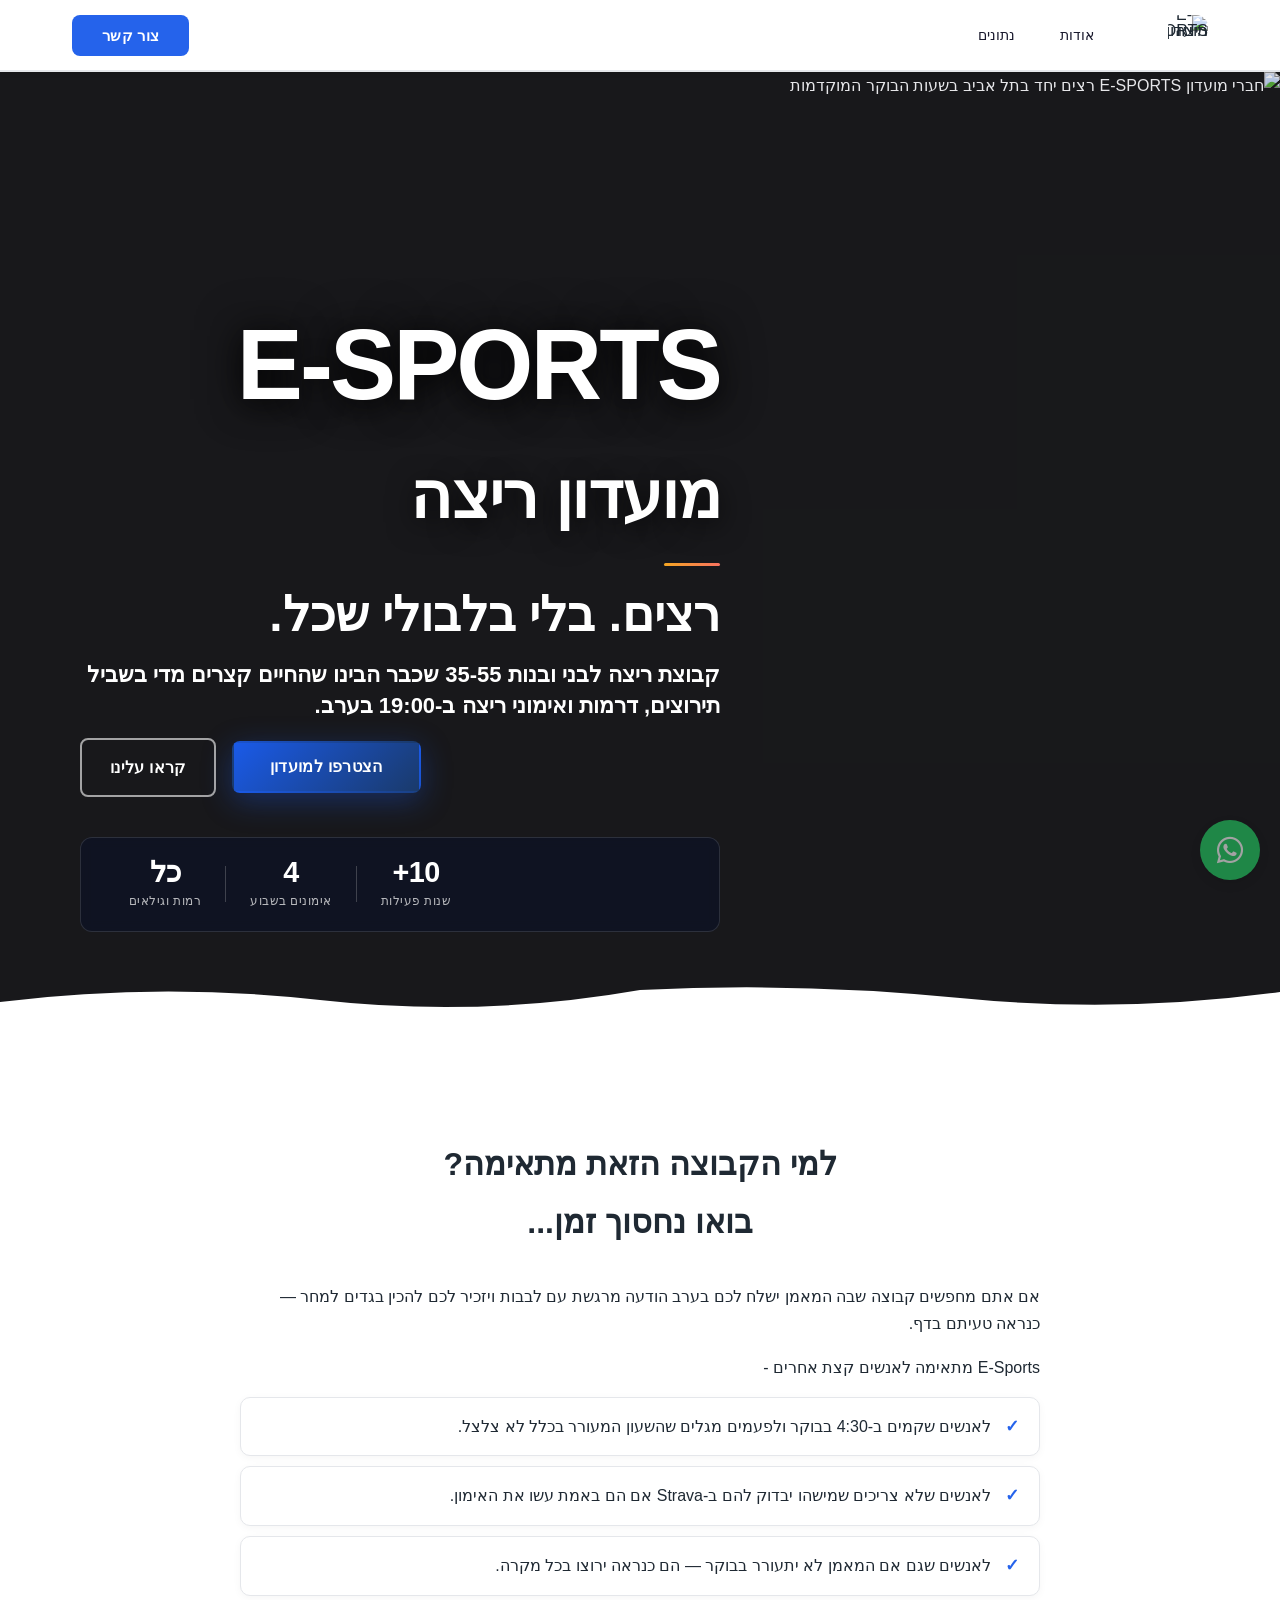
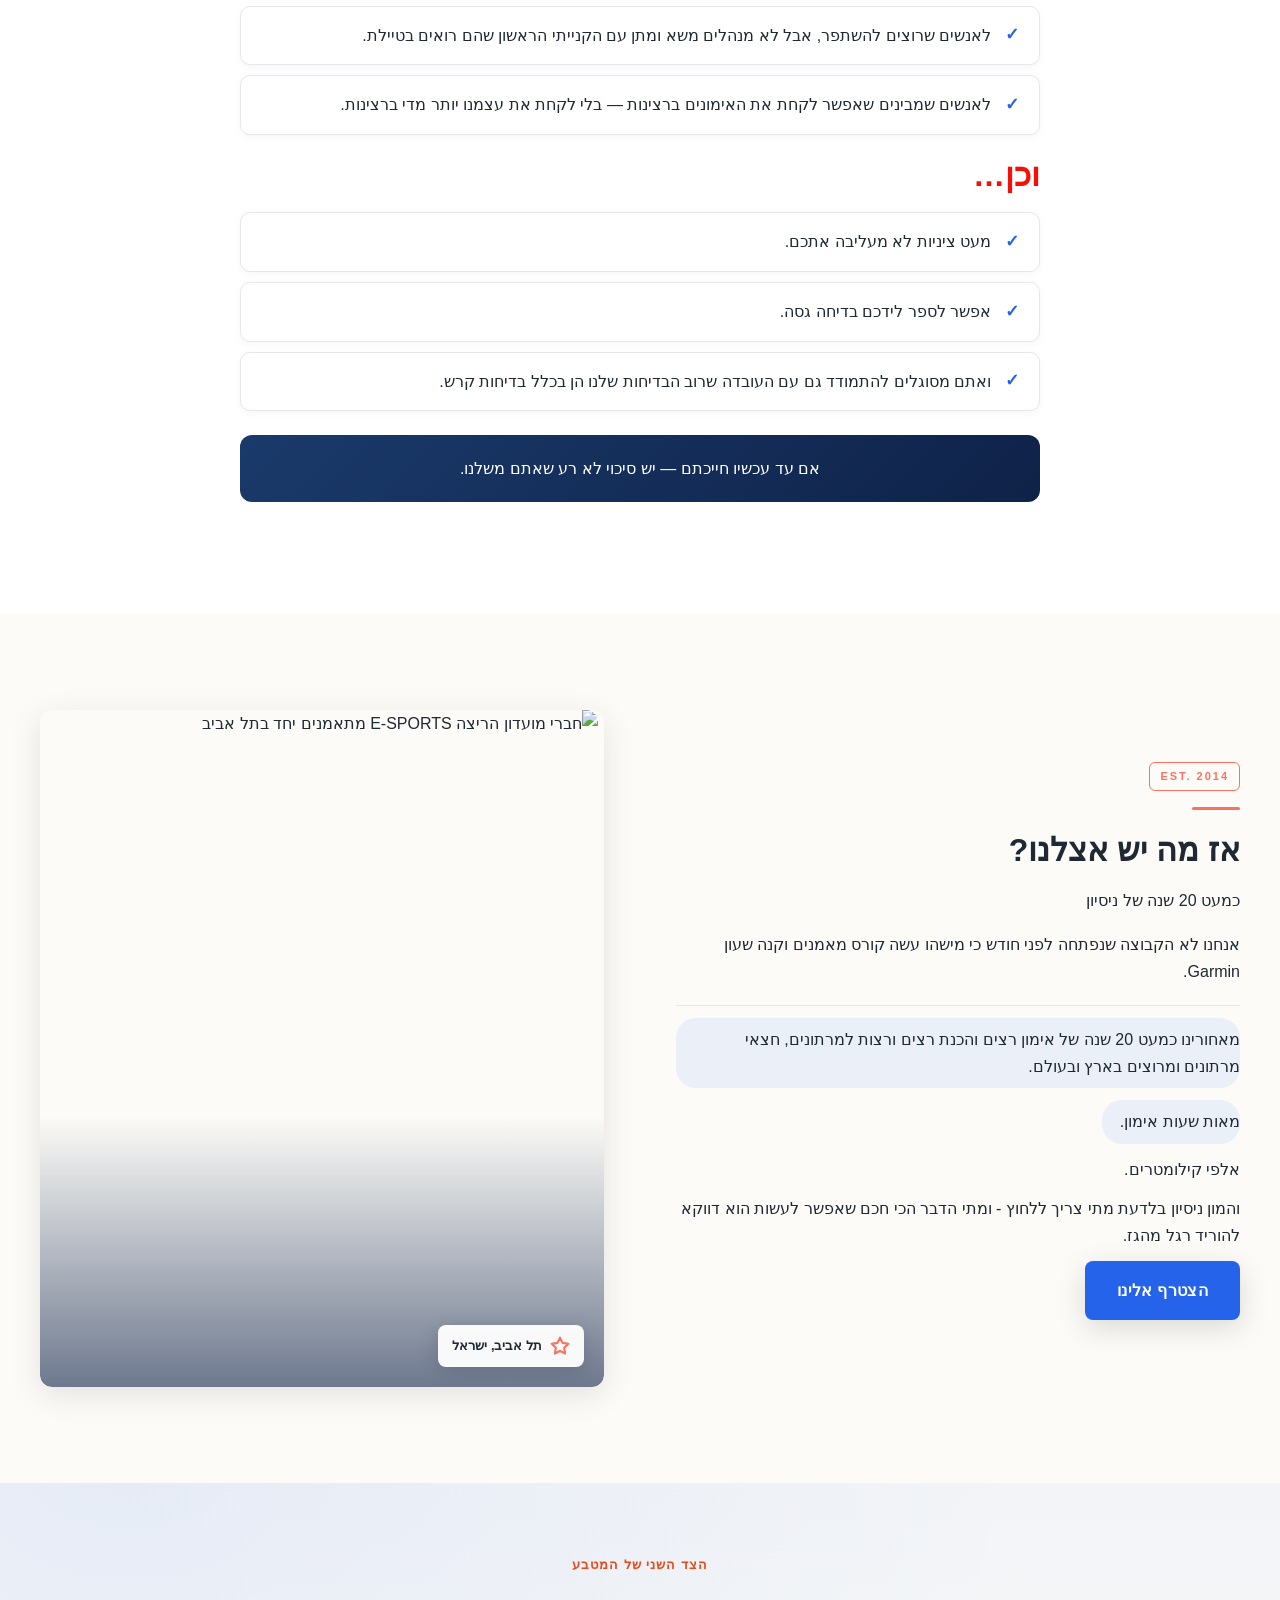
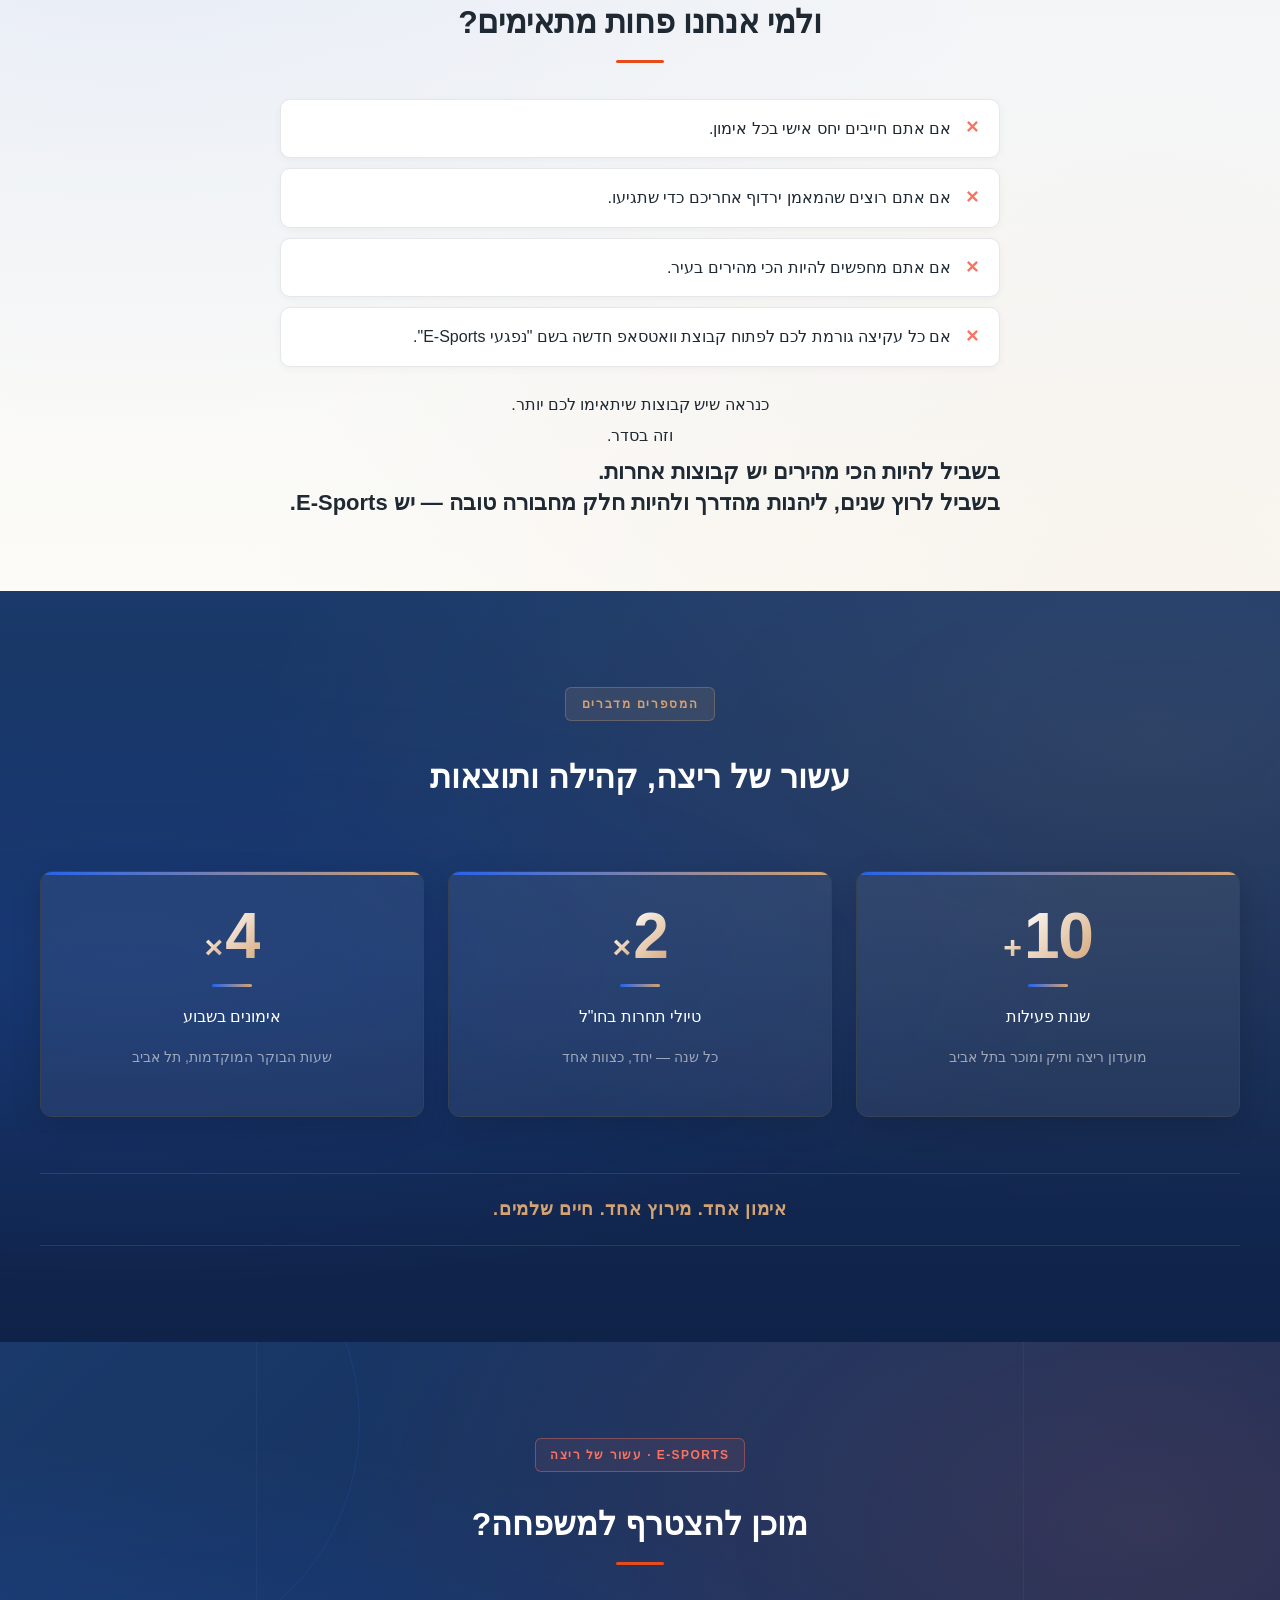
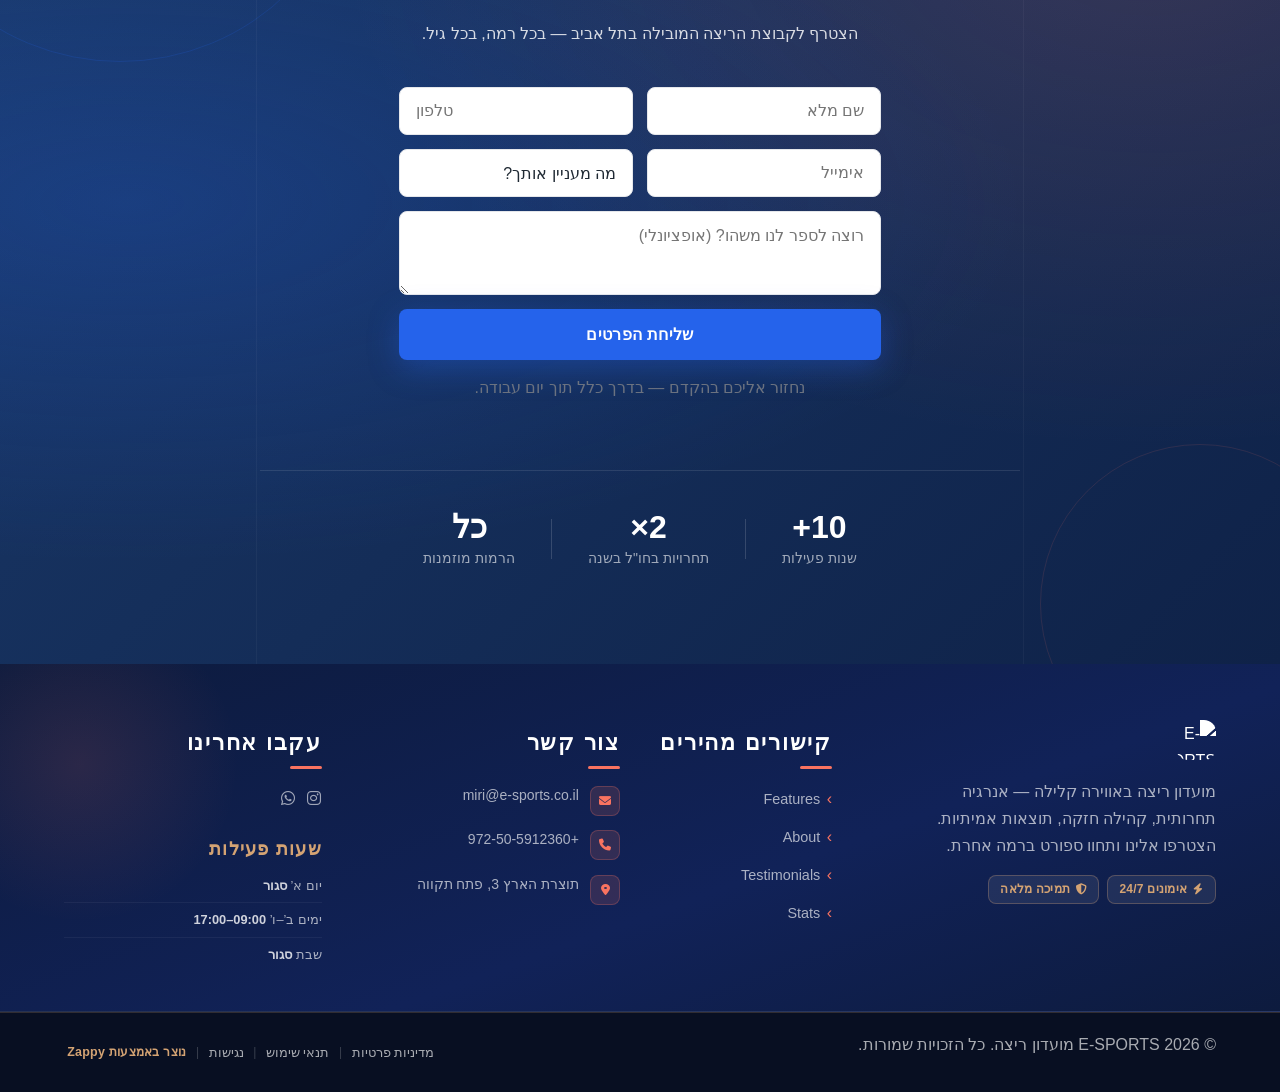
==== commit bd80f3c5: "Background sync: Progressive GitHub Sync" ====
--- a/public/index.html
+++ b/public/index.html
@@ -1 +1 @@
-<!doctype html><html dir="rtl" lang="he"><head><meta charset="UTF-8"><meta content="width=device-width,initial-scale=1" name="viewport"><meta content="index, follow" name="robots"><title>sports &amp; fitness — E-SPORTS מועדון ריצה</title><meta content="E-SPORTS is a Tel Aviv-based running club led by Eran Shomron, celebrating a decade of activity with a warm, family-like atmosphere. The club trains in the earl" name="description"><meta content="sports &amp; fitness, x sports fitness, sports and fitness, קבוצת ריצה, קבוצת ריצה בתל אביב" name="keywords"><link href="/assets/favicon.ico" rel="icon" type="image/x-icon"><link href="/assets/favicon-16x16.png" rel="icon" type="image/png" sizes="16x16"><link href="/assets/favicon-32x32.png" rel="icon" type="image/png" sizes="32x32"><link href="/assets/favicon-48x48.png" rel="icon" type="image/png" sizes="48x48"><link href="/assets/favicon-192x192.png" rel="icon" type="image/png" sizes="192x192"><link href="/assets/favicon-512x512.png" rel="icon" type="image/png" sizes="512x512"><link href="/assets/apple-touch-icon.png" rel="apple-touch-icon"><script>!function(){"use strict";var t="e66b48dd-0134-46da-aa96-6394e894cd96",e="https://api.zappy5.com/api/analytics/track",a=18e5,n=2592e6,o=!0,i=!0,r=!0;var s=function(){var e="zappy_visitor_"+t,a=null;try{if(a=localStorage.getItem(e)){var o=JSON.parse(a),i=Date.now();if(i-o.created<n)return o.lastSeen=i,localStorage.setItem(e,JSON.stringify(o)),o.id}}catch(t){console.warn("Zappy Analytics: LocalStorage not available")}var r="zv_"+Date.now()+"_"+Math.random().toString(36).substr(2,9);try{localStorage.setItem(e,JSON.stringify({id:r,created:Date.now(),lastSeen:Date.now()}))}catch(t){}return r}(),c=function(){var e="zappy_session_"+t,n=null;try{if(n=sessionStorage.getItem(e)){var o=JSON.parse(n),i=Date.now();if(i-o.timestamp<a)return o.timestamp=i,sessionStorage.setItem(e,JSON.stringify(o)),o.id}}catch(t){console.warn("Zappy Analytics: SessionStorage not available")}var r="zs_"+Date.now()+"_"+Math.random().toString(36).substr(2,9);try{sessionStorage.setItem(e,JSON.stringify({id:r,timestamp:Date.now()}))}catch(t){}return r}();function l(a,n){n=n||{};var o={website_id:t,event_type:a,page_path:window.location.pathname,referrer:document.referrer||"direct",visitor_id:s,session_id:c,metadata:n};if(navigator.sendBeacon){var i=new Blob([JSON.stringify(o)],{type:"application/json"});navigator.sendBeacon(e,i)}else fetch(e,{method:"POST",headers:{"Content-Type":"application/json"},body:JSON.stringify(o),keepalive:!0}).catch(function(t){console.warn("Zappy Analytics: Failed to track event",t)})}o&&l("pageview",{title:document.title,url:window.location.href}),i&&document.addEventListener("click",function(t){var e=t.target;if("BUTTON"===e.tagName||e.closest("button")){var a="BUTTON"===e.tagName?e:e.closest("button");l("click",{element:"button",text:a.textContent.trim().substring(0,100),id:a.id||null,class:a.className||null})}else if("A"===e.tagName||e.closest("a")){var n="A"===e.tagName?e:e.closest("a");l("navigation",{element:"link",text:n.textContent.trim().substring(0,100),href:n.href,external:n.hostname!==window.location.hostname})}},!0),r&&document.addEventListener("submit",function(t){var e=t.target;l("form_submit",{form_id:e.id||null,form_name:e.name||null,form_action:e.action||null,form_method:e.method||"GET"})},!0);var d=Date.now();window.addEventListener("beforeunload",function(){l("page_unload",{time_on_page:Math.floor((Date.now()-d)/1e3),page_path:window.location.pathname})}),window.zappyAnalytics={track:l,getVisitorId:function(){return s},getSessionId:function(){return c}}}()</script><script>!function(){"use strict";if(!window.zappyFireMarketingEvent){var t={begin_checkout:"checkout_started",purchase:"checkout_complete",add_to_cart:"add_to_cart",view_product:"view_product"},e={whatsapp_click:{ga4:"contact",meta:"Contact",gtm:"whatsapp_click",ecom:!1},phone_click:{ga4:"contact",meta:"Contact",gtm:"phone_click",ecom:!1},contact_form_submitted:{ga4:"generate_lead",meta:"Lead",gtm:"contact_form_submitted",ecom:!1},checkout_started:{ga4:"begin_checkout",meta:"InitiateCheckout",gtm:"begin_checkout",ecom:!0},checkout_complete:{ga4:"purchase",meta:"Purchase",gtm:"purchase",ecom:!0},product_inquiry:{ga4:"generate_lead",meta:"Lead",gtm:"product_inquiry",ecom:!1},add_to_cart:{ga4:"add_to_cart",meta:"AddToCart",gtm:"add_to_cart",ecom:!0},view_product:{ga4:"view_item",meta:"ViewContent",gtm:"view_item",ecom:!0}};window.zappyFlushPendingMetaEvents=m;var r=0,n=setInterval(function(){r++,m();var t=0;try{t=(window.__zappyPendingMetaEvents||[]).length}catch(t){}(0===t&&"function"==typeof window.fbq||r>60)&&clearInterval(n)},500);window.zappyFireMarketingEvent=function(r,n,a){try{a=a||{};var d=t[r]||r,m=e[d];if(!m)return;(n=n||{}).pagePath||n.page_path||(n.pagePath=i());var s="",h=!1,f=!1;if("checkout_complete"===d&&(h=!(!(s=String(n.orderId||n.order_id||n.transaction_id||""))||!function(t){if(!t)return!1;try{return"1"===window.sessionStorage.getItem(u(t))}catch(t){return!1}}(s)),f=!(!s||!p(s)),h&&f))return;if(!a.skipFirstParty&&!h)try{window.zappyAnalytics&&"function"==typeof window.zappyAnalytics.track&&window.zappyAnalytics.track(d,n)}catch(t){}if(!h){try{if(window.dataLayer=window.dataLayer||[],m.ecom){var w=o(d,n),y={};w.transaction_id&&(y.transaction_id=w.transaction_id),null!=w.value&&(y.value=w.value),w.currency&&(y.currency=w.currency),w.items&&(y.items=w.items),window.dataLayer.push({event:m.gtm,ecommerce:y}),"checkout_complete"!==d&&"checkout_started"!==d||window.dataLayer.push({event:d,ecommerce:y})}else{var v={event:m.gtm};for(var g in n)Object.prototype.hasOwnProperty.call(n,g)&&(v[g]=n[g]);window.dataLayer.push(v)}}catch(t){}try{"function"==typeof window.gtag&&window.gtag("event",m.ga4,o(d,n))}catch(t){}s&&function(t){if(t)try{window.sessionStorage.setItem(u(t),"1")}catch(t){}}(s)}try{if(f);else{var k=function(t,e){for(var r=c(e=e||{}),n=parseFloat(null!=e.value?e.value:null!=e.total?e.total:0)||0,a=String(e.currency||"USD").toUpperCase(),i=[],o=0,u=0;u<r.length;u++)r[u].item_id&&i.push(r[u].item_id),o+=r[u].quantity||1;if("checkout_complete"===t)return{value:n,currency:a,content_ids:i.length?i:void 0,content_type:"product",num_items:o||void 0,order_id:String(e.order_id||e.orderId||e.transaction_id||e.orderNumber||"")||void 0};if("checkout_started"===t)return{value:n,currency:a,content_ids:i.length?i:void 0,content_type:"product",num_items:o||parseInt(null!=e.itemCount?e.itemCount:0,10)||void 0};if("add_to_cart"===t){var d=String(e.productId||e.product_id||i[0]||"");return{value:n||(r[0]?r[0].price*r[0].quantity:0),currency:a,content_ids:d?[d]:i.length?i:void 0,content_type:"product",content_name:e.productName||e.product_name||r[0]&&r[0].item_name,num_items:parseInt(null!=e.quantity?e.quantity:o||1,10)||1}}if("view_product"===t){var p=String(e.productId||e.product_id||i[0]||"");return{value:n||parseFloat(null!=e.price?e.price:0)||0,currency:a,content_ids:p?[p]:i.length?i:void 0,content_type:"product",content_name:e.productName||e.product_name||r[0]&&r[0].item_name}}return"whatsapp_click"===t||"phone_click"===t?{content_name:"whatsapp_click"===t?"WhatsApp":"Phone",content_category:"contact"}:"contact_form_submitted"===t||"product_inquiry"===t?{content_name:"product_inquiry"===t?"Product inquiry":"Contact form",content_category:e.productName||e.product_name||void 0}:e}(d,n);"function"==typeof window.fbq?(window.fbq("track",m.meta,k),s&&l(s)):function(t,e,r){var n=_();if(r)for(var a=0;a<n.length;a++)if(n[a]&&n[a].orderId===r&&n[a].eventName===t)return;n.push({eventName:t,params:e||{},orderId:r||null})}(m.meta,k,"checkout_complete"===d?s:null)}}catch(t){}}catch(t){}};var a=Object.create(null);document.addEventListener("click",function(t){try{var e=t.target;if(!e)return;var r=h(e,".whatsapp-float, a.whatsapp-float, [data-zappy-whatsapp]"),n=function(t){for(var e=t;e&&e!==document;){if("A"===e.tagName)return e;e=e.parentElement}return null}(e),a=n&&n.href||"";if(r||n&&function(t){if(!t)return!1;var e=String(t).toLowerCase();return-1!==e.indexOf("wa.me/")||-1!==e.indexOf("api.whatsapp.com")||-1!==e.indexOf("whatsapp.com/send")||0===e.indexOf("whatsapp:")}(a)){if(!s("wa:"+a)){var c=r?"float":"link";window.zappyFireMarketingEvent("whatsapp_click",{source:c,href:a||null,pagePath:i()})}return}var o=h(e,".phone-header-btn, .nav-phone-btn, .call-btn, [data-zappy-phone]"),u="";if(n&&n.href&&0===String(n.href).toLowerCase().indexOf("tel:")?u=n.href:o&&o.href&&0===String(o.href).toLowerCase().indexOf("tel:")&&(u=o.href),o||u){var d="";return u&&(d=String(u).replace(/^tel:/i,"").trim()),void(s("tel:"+(d||o&&o.id||"btn"))||window.zappyFireMarketingEvent("phone_click",{source:o?"button":"link",phone:d||null,href:u||null,pagePath:i()}))}}catch(t){}},!0)}function i(){try{if(window.ZAPPY_CONFIG&&window.ZAPPY_CONFIG.currentPagePath)return window.ZAPPY_CONFIG.currentPagePath}catch(t){}try{return window.location.pathname||"/"}catch(t){return"/"}}function c(t){var e=(t=t||{}).items||t.cartItems||t.cart_items||t.lineItems||[];Array.isArray(e)||(e=[]);for(var r=[],n=0;n<e.length;n++){var a=e[n];if(a&&"object"==typeof a){var i=String(a.item_id||a.productId||a.product_id||a.id||"").trim(),c=String(a.item_name||a.productName||a.product_name||a.name||"").trim(),o=parseFloat(null!=a.price?a.price:null!=a.unitPrice?a.unitPrice:0)||0,u=Math.max(1,parseInt(null!=a.quantity?a.quantity:null!=a.qty?a.qty:1,10)||1);(i||c)&&r.push({item_id:i||c,item_name:c||i,price:o,quantity:u})}}return r}function o(t,e){var r=c(e=e||{}),n=parseFloat(null!=e.value?e.value:null!=e.total?e.total:0)||0,a=String(e.currency||"USD").toUpperCase();if("checkout_complete"===t)return{transaction_id:String(e.transaction_id||e.orderId||e.order_id||e.orderNumber||"")||void 0,value:n,currency:a,items:r};if("checkout_started"===t)return{value:n,currency:a,items:r};if("add_to_cart"===t){var o=r.length?r:[{item_id:String(e.productId||e.product_id||""),item_name:String(e.productName||e.product_name||""),price:parseFloat(null!=e.value?e.value:null!=e.price?e.price:0)||0,quantity:parseInt(null!=e.quantity?e.quantity:1,10)||1}].filter(function(t){return t.item_id||t.item_name});return{value:n||(o[0]?o[0].price*o[0].quantity:0),currency:a,items:o}}if("view_product"===t){var u=r.length?r:[{item_id:String(e.productId||e.product_id||""),item_name:String(e.productName||e.product_name||""),price:parseFloat(null!=e.price?e.price:null!=e.value?e.value:0)||0,quantity:1}].filter(function(t){return t.item_id||t.item_name});return{currency:a,value:n||(u[0]?u[0].price:0),items:u}}return"whatsapp_click"===t||"phone_click"===t?{method:"whatsapp_click"===t?"whatsapp":"phone",page_path:e.pagePath||i()}:"contact_form_submitted"===t||"product_inquiry"===t?{page_path:e.pagePath||i()}:e}function u(t){return"zappy_purchase_fired_"+String(t||"")}function d(t){return"zappy_purchase_meta_fired_"+String(t||"")}function p(t){if(!t)return!1;try{return"1"===window.sessionStorage.getItem(d(t))}catch(t){return!1}}function l(t){if(t)try{window.sessionStorage.setItem(d(t),"1")}catch(t){}}function _(){try{return Array.isArray(window.__zappyPendingMetaEvents)||(window.__zappyPendingMetaEvents=[]),window.__zappyPendingMetaEvents}catch(t){return[]}}function m(){if("function"==typeof window.fbq){var t=_().slice();try{window.__zappyPendingMetaEvents=[]}catch(t){}for(var e=0;e<t.length;e++){var r=t[e];if(r&&r.eventName&&(!r.orderId||!p(r.orderId)))try{window.fbq("track",r.eventName,r.params||{}),r.orderId&&l(r.orderId)}catch(t){}}}}function s(t){var e=Date.now();return!!(a[t]&&e-a[t]<800)||(a[t]=e,!1)}function h(t,e){return t&&t.closest?t.closest(e):null}}()</script><meta content="sports &amp; fitness — E-SPORTS מועדון ריצה" property="og:title"><meta content="E-SPORTS is a Tel Aviv-based running club led by Eran Shomron, celebrating a decade of activity with a warm, family-like atmosphere. The club trains in the earl" property="og:description"><meta content="summary_large_image" name="twitter:card"><meta content="sports &amp; fitness — E-SPORTS מועדון ריצה" name="twitter:title"><meta content="E-SPORTS is a Tel Aviv-based running club led by Eran Shomron, celebrating a decade of activity with a warm, family-like atmosphere. The club trains in the earl" name="twitter:description"><meta content="website" property="og:type"><meta content="he_IL" property="og:locale"><style>.skip-link{position:absolute;top:0;left:0;transform:translateY(-200%);padding:12px 18px;background:var(--bg-dark,#1a1a1a);color:var(--text-light,#fff);font-weight:600;border-radius:0 0 8px 0;z-index:10000}.skip-link:focus{transform:none;outline:2px solid var(--ring,#fff);outline-offset:2px}:focus-visible{outline:2px solid var(--ring,currentColor);outline-offset:3px}</style><link href="/assets/favicon.ico" rel="icon" type="image/x-icon"><link href="/assets/favicon-16x16.png" rel="icon" type="image/png" sizes="16x16"><link href="/assets/favicon-32x32.png" rel="icon" type="image/png" sizes="32x32"><link href="/assets/favicon-48x48.png" rel="icon" type="image/png" sizes="48x48"><link href="/assets/favicon-192x192.png" rel="icon" type="image/png" sizes="192x192"><link href="/assets/favicon-512x512.png" rel="icon" type="image/png" sizes="512x512"><link href="/assets/apple-touch-icon.png" rel="apple-touch-icon"><link href="https://cdn.jsdelivr.net/npm/vanilla-cookieconsent@3/dist/cookieconsent.css" rel="stylesheet"><style id="zappy-critical-above-fold-css">html{box-sizing:border-box;-webkit-text-size-adjust:100%}*,::after,::before{box-sizing:inherit}body{margin:0;min-width:320px;overflow-x:clip}img,svg,video{max-width:100%;height:auto}main{display:block}.container{width:min(100% - 32px,1200px);margin-inline:auto}.navbar,header .navbar,header[role=banner],nav.navbar{position:relative;z-index:1000;width:100%}.nav-container,.navbar .container{display:flex;align-items:center;justify-content:space-between;min-height:64px}.logo,.logo-link img{display:block;width:35px;height:35px;object-fit:contain}#navMenu,.nav-menu{list-style:none;margin:0;padding:0}#navMenu a,.nav-menu a,.navbar .nav-links a,.navbar a{color:inherit;text-decoration:none}#navMenu .sub-menu,.nav-menu .sub-menu,.navbar .sub-menu{display:none}.fa,.fa-brands,.fa-regular,.fa-solid,.fab,.far,.fas{display:inline-block;min-width:1em;text-align:center}html:not(#zappy-noop) .navbar:has(.nav-ecommerce-icons)>.phone-header-btn,html:not(#zappy-noop)[data-zappy-site-type=ecommerce] .phone-header-btn{display:none!important;visibility:hidden!important;width:0!important;height:0!important;pointer-events:none!important}.zappy-preview-empty-store-cta{display:none!important;visibility:hidden!important;height:0!important;max-height:0!important;overflow:hidden!important;margin:0!important;padding:0!important;border:0!important;box-shadow:none!important}.zappy-catalog-menu{background:var(--surface-color,var(--surface,linear-gradient(135deg,#f8f9fa 0,#fff 100%)));border-bottom:1px solid var(--border-color,#e5e7eb);padding:0;position:sticky;top:0;z-index:90}.zappy-catalog-menu.rtl,.zappy-catalog-menu[dir=rtl]{direction:rtl}.zappy-catalog-menu.ltr,.zappy-catalog-menu[dir=ltr]{direction:ltr}.catalog-menu-container{max-width:1440px;margin:0 auto;display:flex;align-items:center;gap:8px;padding:10px 24px;overflow:visible}.catalog-menu-categories,.catalog-menu-list{display:flex;align-items:center;gap:4px;flex-wrap:wrap;margin:0;padding:0;list-style:none}.catalog-menu-item{display:inline-flex;align-items:center;padding:8px 16px;font-size:14px;font-weight:500;color:var(--text-color,var(--text,#374151));text-decoration:none;border-radius:20px;white-space:nowrap}.catalog-menu-all{background:var(--primary-color,var(--primary,#111));color:var(--text-light,#fff)!important}.catalog-menu-parent{position:relative;display:inline-flex;align-items:center}.catalog-menu-trigger{display:inline-flex;align-items:center;gap:6px}.catalog-menu-chevron{flex-shrink:0}.catalog-menu-parent>.sub-menu{display:none!important;visibility:hidden!important;opacity:0!important;pointer-events:none!important}.hero-section,.index-hero-section,section[class*=hero]{position:relative;overflow:hidden}.hero-section,.index-hero-section{min-height:560px}section[data-hero-type*=fullscreen]{min-height:100vh}.hero-bg-image,.hero-bg-wrapper,section[class*=hero] [class*=hero-bg]{position:absolute;inset:0;width:100%;height:100%}.hero-bg-image img,.hero-bg-wrapper img,section[class*=hero] [data-hero-bg],section[class*=hero] img[data-hero-background=true]{width:100%!important;height:100%!important;object-fit:cover!important;display:block}.hero-content,section[class*=hero] .container{position:relative;z-index:2}@media(max-width:768px){:root{--header-height:72px;--total-header-height:72px;--zappy-mobile-menu-top:72px}html[data-zappy-site-type=ecommerce] body{padding-top:var(--total-header-height,72px)}html[data-zappy-site-type=ecommerce] body>.navbar:not(.zappy-catalog-menu),html[data-zappy-site-type=ecommerce] body>nav.navbar{position:fixed!important;top:0;left:0;right:0;z-index:100000;width:100%;margin-bottom:0}.zappy-catalog-menu{position:fixed;top:var(--header-height,72px);left:0;right:0;z-index:99999}.nav-container,.navbar .container{min-height:60px}#navMenu,.nav-menu{max-width:100vw;overflow-x:hidden}.hero-section,.index-hero-section,section[class*=hero],section[data-hero-type*=fullscreen]{min-height:100svh}.hero-bg-image,.hero-bg-wrapper,.hero-scrim{min-height:100svh}}:root{--nav-bg:#FFFFFF}.navbar{background-color:#fff!important}/* ZAPPY_ANNOUNCEMENT_HEADER_OFFSET_CSS_V3 */ :root{--zappy-header-stack-height:calc(var(--zappy-announcement-height, 40px) + var(--header-height, 72px))}body:has(.zappy-announcement-bar) .navbar:not(.zappy-catalog-menu):not(.mobile-search-panel),body:has(.zappy-announcement-bar) header.navbar,body:has(.zappy-announcement-bar) nav.navbar:not(.zappy-catalog-menu){top:var(--zappy-announcement-height,40px)!important}[data-zappy-content-align]{display:flex!important;flex-direction:column!important}[data-zappy-content-align^=top-]{justify-content:flex-start!important}[data-zappy-content-align^=center-],[data-zappy-content-align^=lower-],[data-zappy-content-align^=upper-]{justify-content:center!important}[data-zappy-content-align^=bottom-]{justify-content:flex-end!important}[data-zappy-content-align$="-left"],[data-zappy-content-align$="-mid-left"]{align-items:flex-start!important;text-align:start!important}[data-zappy-content-align$="-center"]{align-items:center!important;text-align:center!important}[data-zappy-content-align$="-mid-right"],[data-zappy-content-align$="-right"]{align-items:flex-end!important;text-align:end!important}[data-zappy-content-align] [data-zappy-align-target]{margin-left:auto;margin-right:auto}[data-zappy-content-align$="-center"] [data-zappy-align-target],[data-zappy-content-align$="-center"] [data-zappy-align-target]>*{text-align:center!important}</style><link href="/styles.css" rel="stylesheet"><script>window.ZAPPY_WEBSITE_ID="e66b48dd-0134-46da-aa96-6394e894cd96",window.ZAPPY_API_BASE="https://api.zappy5.com"</script><link href="/assets/site-index-hero-image-1-1779807296117-ikqz61.webp?v=1779807299263" rel="preload" as="image" fetchpriority="high"><style id="zappy-dropdown-submenu-styles">#navMenu li:has(.sub-menu),.nav-menu li:has(.sub-menu),.navbar li:has(.sub-menu),nav li:has(.sub-menu){position:relative}#navMenu .sub-menu,.nav-menu .sub-menu,.navbar .sub-menu,nav .sub-menu{display:block!important;position:absolute!important;top:100%;left:0;min-width:220px;border-radius:8px;box-shadow:0 8px 25px rgba(0,0,0,.15);padding:8px 0;opacity:0;visibility:hidden;transform:translateY(10px);transition:all .3s ease;z-index:1000;list-style:none;pointer-events:none}#navMenu li:hover>.sub-menu,.nav-menu li:hover>.sub-menu,.navbar li:hover>.sub-menu,nav li:hover>.sub-menu{opacity:1!important;visibility:visible!important;transform:translateY(0)!important;pointer-events:auto!important}.sub-menu li{list-style:none;margin:0;padding:0}.sub-menu a{display:block!important;padding:10px 16px!important;color:var(--text-dark,#333)!important;font-weight:500;text-decoration:none;white-space:nowrap;transition:background-color .2s}.sub-menu .zappy-nav-child>a{padding-left:28px!important;font-size:.9em!important;opacity:.85!important}[dir=rtl] .sub-menu .zappy-nav-child>a,html[lang=ar] .sub-menu .zappy-nav-child>a,html[lang=he] .sub-menu .zappy-nav-child>a{padding-left:10px!important;padding-right:28px!important}.sub-menu .zappy-nav-parent>a{font-weight:600!important}.sub-menu a:hover{background-color:#f5f5f5}[dir=rtl] .nav-menu .sub-menu,[dir=rtl] .navbar .sub-menu,[dir=rtl] nav .sub-menu,html[lang=ar] .nav-menu .sub-menu,html[lang=ar] .navbar .sub-menu,html[lang=ar] nav .sub-menu,html[lang=he] .nav-menu .sub-menu,html[lang=he] .navbar .sub-menu,html[lang=he] nav .sub-menu{left:auto!important;right:0!important}.sub-menu:empty,.sub-menu:not(:has(li)):not(:has(> a)),.sub-menu:not(:has(li:not(.zappy-hidden-menu-item))):not(:has(> a)){display:none!important;opacity:0!important;visibility:hidden!important;pointer-events:none!important}li:has(.menu-group-title):hover>.sub-menu{opacity:1!important;visibility:visible!important;transform:translateY(0)!important;pointer-events:auto!important}#navMenu>li>.menu-group-title,.nav-menu>li>.menu-group-title{display:inline-block;padding:.5rem 1rem;cursor:default;user-select:none}@media (max-width:768px){#navMenu .sub-menu,.nav-menu .sub-menu,.navbar .sub-menu,nav .sub-menu{position:static!important;transform:none!important;box-shadow:none!important;background:0 0!important;max-height:0;overflow:hidden;opacity:0;visibility:hidden;transition:max-height .3s ease,opacity .3s ease;padding:0!important;border-radius:0!important}#navMenu .sub-menu.mobile-expanded,.nav-menu .sub-menu.mobile-expanded,.navbar .sub-menu.mobile-expanded{max-height:none!important;overflow-y:visible!important;opacity:1!important;visibility:visible!important;padding:8px 0 8px 16px!important}[dir=rtl] .sub-menu.mobile-expanded,html[lang=he] .sub-menu.mobile-expanded{padding:8px 16px 8px 0!important}#navMenu li:hover>.sub-menu,.nav-menu li:hover>.sub-menu,.navbar li:hover>.sub-menu,nav li:hover>.sub-menu{opacity:0;visibility:hidden;pointer-events:none}#navMenu li>.sub-menu.mobile-expanded,.nav-menu li>.sub-menu.mobile-expanded,.navbar li>.sub-menu.mobile-expanded,nav li>.sub-menu.mobile-expanded{opacity:1!important;visibility:visible!important;pointer-events:auto!important}#navMenu li:has(.sub-menu),.nav-menu li:has(.sub-menu),.navbar li:has(.sub-menu),nav li:has(.sub-menu){display:flex!important;flex-wrap:wrap!important;align-items:center!important;position:relative!important;min-height:44px!important}#navMenu li:has(.sub-menu)>a,.nav-menu li:has(.sub-menu)>a,.navbar li:has(.sub-menu)>a,nav li:has(.sub-menu)>a{flex:1!important;min-width:0!important}#navMenu li:has(.sub-menu)>.menu-group-title,.nav-menu li:has(.sub-menu)>.menu-group-title,.navbar li:has(.sub-menu)>.menu-group-title,nav li:has(.sub-menu)>.menu-group-title{flex:1!important;min-width:0!important;display:flex!important;align-items:center!important;padding:12px 16px!important;min-height:44px!important;line-height:1.4!important;font-weight:600!important;box-sizing:border-box!important}#navMenu li:has(.sub-menu)>.sub-menu,.nav-menu li:has(.sub-menu)>.sub-menu,.navbar li:has(.sub-menu)>.sub-menu,nav li:has(.sub-menu)>.sub-menu{flex-basis:100%!important;width:100%!important}#navMenu li:has(.sub-menu)>a [class*=arrow],#navMenu li:has(.sub-menu)>a [class*=chevron],.nav-menu li:has(.sub-menu)>a .fa-angle-down,.nav-menu li:has(.sub-menu)>a .fa-chevron-down,.nav-menu li:has(.sub-menu)>a [class*=arrow],.nav-menu li:has(.sub-menu)>a [class*=chevron],nav li:has(.sub-menu)>a [class*=arrow],nav li:has(.sub-menu)>a [class*=chevron]{display:none!important;visibility:hidden!important}.mobile-submenu-toggle{display:flex!important;align-items:center!important;justify-content:center!important;width:44px!important;height:auto!important;background:0 0!important;border:none!important;cursor:pointer!important;color:var(--text-dark)!important;position:static!important;flex-shrink:0!important;align-self:stretch!important;z-index:2!important;padding:0!important;margin:0!important}.mobile-submenu-toggle::after{content:''!important;width:0!important;height:0!important;border-left:6px solid transparent!important;border-right:6px solid transparent!important;border-top:7px solid currentColor!important;transition:transform .3s ease!important}.mobile-submenu-toggle.expanded::after{transform:rotate(180deg)!important}.sub-menu a{padding:10px 0!important;display:block!important;color:var(--text-dark)!important;white-space:normal!important}.sub-menu .zappy-nav-child>a{padding-left:28px!important;font-size:.9em!important;opacity:.85!important}[dir=rtl] .sub-menu .zappy-nav-child>a,html[lang=ar] .sub-menu .zappy-nav-child>a,html[lang=he] .sub-menu .zappy-nav-child>a{padding-left:0!important;padding-right:28px!important}.sub-menu .zappy-nav-parent>a{font-weight:600!important}#navMenu.active,.nav-menu.active{max-width:100vw!important;overflow-x:hidden!important;box-sizing:border-box!important}.navbar .sub-menu li a,.zappy-products-dropdown .sub-menu a,nav.navbar .sub-menu li a{color:var(--text-dark)!important}}@media (min-width:769px){.mobile-submenu-toggle{display:none!important}}</style><style id="zappy-widget-visibility">html[dir=rtl] .whatsapp-float{right:20px!important;left:auto!important}html:not([dir]) .whatsapp-float,html[dir=ltr] .whatsapp-float{left:20px!important;right:auto!important}html[dir=rtl] #mic-access-tool-general-button,html[dir=rtl] #mic-init-access-tool #mic-access-tool-general-button,html[dir=rtl] #mic-init-access-tool .mic-access-tool-general-button,html[dir=rtl] ._access-icon,html[dir=rtl] .mic-access-tool-general-button{left:20px!important;right:auto!important}html:not([dir]) #mic-access-tool-general-button,html:not([dir]) #mic-init-access-tool #mic-access-tool-general-button,html:not([dir]) #mic-init-access-tool .mic-access-tool-general-button,html:not([dir]) ._access-icon,html:not([dir]) .mic-access-tool-general-button,html[dir=ltr] #mic-access-tool-general-button,html[dir=ltr] #mic-init-access-tool #mic-access-tool-general-button,html[dir=ltr] #mic-init-access-tool .mic-access-tool-general-button,html[dir=ltr] ._access-icon,html[dir=ltr] .mic-access-tool-general-button{right:20px!important;left:auto!important}@media (max-width:768px){.whatsapp-float{display:flex!important}}@media (min-width:769px){.whatsapp-float{display:flex!important}}@media (max-width:768px){#mic-access-tool-general-button,#mic-init-access-tool #mic-access-tool-general-button,#mic-init-access-tool .mic-access-tool-general-button,._access-icon,.mic-access-tool-general-button{display:flex!important;visibility:visible!important;opacity:1!important;pointer-events:auto!important}#mic-access-tool-box.opened-mic-access-tool,#mic-init-access-tool #mic-access-tool-box.opened-mic-access-tool,.mic-access-tool-box.opened-mic-access-tool{visibility:visible!important;opacity:1!important;pointer-events:auto!important}}@media (min-width:769px){#mic-access-tool-general-button,#mic-init-access-tool #mic-access-tool-general-button,#mic-init-access-tool .mic-access-tool-general-button,._access-icon,.mic-access-tool-general-button{display:flex!important;visibility:visible!important;opacity:1!important;pointer-events:auto!important}#mic-access-tool-box.opened-mic-access-tool,#mic-init-access-tool #mic-access-tool-box.opened-mic-access-tool,.mic-access-tool-box.opened-mic-access-tool{visibility:visible!important;opacity:1!important;pointer-events:auto!important}}</style></head><body><a href="#main" class="skip-link">דלג לתוכן הראשי</a><nav class="navbar" dir="rtl"><button class="mobile-toggle" aria-label="Menu" id="mobileToggle"><svg viewBox="0 0 24 24" fill="none" height="24" width="24" class="hamburger-icon" style="display:block !important"><path d="M3 12h18M3 6h18M3 18h18" stroke="currentColor" stroke-linecap="round" stroke-width="2"></path></svg> <svg viewBox="0 0 24 24" fill="none" height="24" width="24" class="close-icon" style="display:none !important"><path d="M18 6L6 18M6 6l12 12" stroke="currentColor" stroke-linecap="round" stroke-width="2"></path></svg></button> <button class="phone-header-btn" aria-label="Call" data-phone="+972505912360"><svg viewBox="0 0 24 24" fill="currentColor" height="20" width="20"><path d="M22 16.92v3a2 2 0 0 1-2.18 2 19.79 19.79 0 0 1-8.63-3.07 19.5 19.5 0 0 1-6-6 19.79 19.79 0 0 1-3.07-8.67A2 2 0 0 1 4.11 2h3a2 2 0 0 1 2 1.72 12.84 12.84 0 0 0 .7 2.81 2 2 0 0 1-.45 2.11L8.09 9.91a16 16 0 0 0 6 6l1.27-1.27a2 2 0 0 1 2.11-.45 12.84 12.84 0 0 0 2.81.7A2 2 0 0 1 22 16.92z"></path></svg></button><div class="nav-container"><div class="nav-right-group"><div class="nav-brand"><a href="/" class="logo-link"><img alt="E-SPORTS מועדון ריצה" decoding="async" height="35" src="/assets/e-sports-sports-fitness-logo-1779807124542-zqoc20.webp?v=1779807124963-5pru4r" width="35" class="logo"></a></div><ul class="nav-menu" id="navMenu"><li><a href="#about">אודות</a></li><li><a href="#stats">נתונים</a></li></ul></div><div class="nav-cta-container"><a href="#cta" class="nav-cta-btn">צור קשר</a></div></div></nav><script>window.addEventListener("load",function(){const e=document.querySelector(".navbar, nav, header");if(!e)return void console.log("[Navbar] Navbar element not found");let t=document.getElementById("mobileToggle")||document.querySelector(".mobile-toggle")||document.querySelector(".hamburger")||document.querySelector(".hamburger-menu")||document.querySelector(".menu-toggle")||document.querySelector(".burger-menu")||document.querySelector('[aria-label="Menu"]')||document.querySelector('[aria-label="תפריט"]');const n=document.querySelector(".phone-header-btn"),o=window.getComputedStyle(e);let r=o.backgroundColor;if(console.log("[Navbar] Initial navbar background:",r),"transparent"===r||"rgba(0, 0, 0, 0)"===r||r.startsWith("rgba")&&r.includes(", 0)")){const e=o.backgroundImage;if(e&&"none"!==e)console.log("[Navbar] Navbar has background image/gradient, using dark text"),r="rgb(240, 240, 240)";else{const e=window.getComputedStyle(document.body).backgroundColor;console.log("[Navbar] Navbar transparent, using body background:",e),r=e}}const a=r.match(/\d+/g);if(a&&a.length>=3){const e=(.299*parseInt(a[0])+.587*parseInt(a[1])+.114*parseInt(a[2]))/255;console.log("[Navbar] Mobile button colors preserved from Claude CSS (luminance:",e.toFixed(2)+")");const o=document.createElement("style");o.id="zappy-mobile-nav-fix";document.documentElement.lang;document.documentElement.dir,o.textContent='\n        /* Hide mobile buttons on desktop, show only on mobile */\n        @media (min-width: 769px) {\n          .mobile-toggle,\n          .phone-header-btn {\n            display: none !important;\n          }\n        }\n        \n        /* Show and position mobile buttons correctly on mobile */\n        @media (max-width: 768px) {\n          .navbar,\n          nav.navbar {\n            min-height: 70px !important;\n          }\n\n          .mobile-toggle,\n          .phone-header-btn {\n            position: absolute !important;\n            top: 0 !important;\n            bottom: 0 !important;\n            margin-top: auto !important;\n            margin-bottom: auto !important;\n            transform: none !important;\n            z-index: 1001 !important;\n            display: flex !important;\n            align-items: center !important;\n            justify-content: center !important;\n            width: 36px !important;\n            height: 36px !important;\n            border-radius: 50% !important;\n            border: none !important;\n            cursor: pointer !important;\n            padding: 6px !important;\n            background: none !important;\n            color: var(--nav-text, var(--text-dark)) !important;\n            touch-action: manipulation !important;\n            -webkit-tap-highlight-color: transparent !important;\n          }\n\n          html[data-zappy-site-type="ecommerce"] .phone-header-btn,\n          body[data-zappy-site-type="ecommerce"] .phone-header-btn,\n          html[data-zappy-site-type="ecommerce"] header .phone-header-btn,\n          html[data-zappy-site-type="ecommerce"] nav .phone-header-btn {\n            display: none !important;\n            visibility: hidden !important;\n            width: 0 !important;\n            height: 0 !important;\n            min-width: 0 !important;\n            overflow: hidden !important;\n          }\n          \n          /* LTR positioning (default): hamburger LEFT, phone RIGHT */\n          html:not([dir="rtl"]):not([lang="he"]):not([lang="ar"]) .mobile-toggle,\n          html[dir="ltr"] .mobile-toggle {\n            left: 12px !important;\n            right: auto !important;\n          }\n          html:not([dir="rtl"]):not([lang="he"]):not([lang="ar"]) .phone-header-btn,\n          html[dir="ltr"] .phone-header-btn {\n            right: 12px !important;\n            left: auto !important;\n          }\n          \n          /* RTL positioning: hamburger RIGHT, phone LEFT */\n          html[dir="rtl"] .mobile-toggle,\n          html[lang="he"] .mobile-toggle,\n          html[lang="ar"] .mobile-toggle {\n            right: 12px !important;\n            left: auto !important;\n          }\n          html[dir="rtl"] .phone-header-btn,\n          html[lang="he"] .phone-header-btn,\n          html[lang="ar"] .phone-header-btn {\n            left: 12px !important;\n            right: auto !important;\n          }\n          \n          /* CRITICAL: Ensure nav-container has min-height on mobile */\n          /* All children are positioned absolutely/fixed on mobile, so height:auto collapses to 0 */\n          .nav-container {\n            min-height: 70px !important;\n            position: relative !important;\n          }\n          \n          /* Ensure SVG icons are properly sized and inherit color */\n          .mobile-toggle svg,\n          .phone-header-btn svg {\n            width: 24px !important;\n            height: 24px !important;\n            /* Don\'t force display - let JavaScript control hamburger/close toggle */\n          }\n          \n          /* Reset nav-cta-container on mobile - remove desktop box-shadow/padding */\n          /* that creates a visible ghost box when CTA button is hidden */\n          .nav-cta-container {\n            box-shadow: none !important;\n            padding: 0 !important;\n          }\n          \n          /* Hide nav-cta-container entirely on mobile when there\'s no lang-switcher */\n          /* (only the CTA button is inside, and it\'s hidden on mobile) */\n          .nav-cta-container:not(:has(.lang-switcher)) {\n            display: none !important;\n          }\n          \n          /* CRITICAL: Prevent hero image fade gradient from bleeding over headline text */\n          /* The .image-fade-gradient has bottom: -30px (extends below parent) */\n          /* On mobile stacked layout, this overlaps the h1 text below the image */\n          .hero-image-column {\n            overflow: hidden !important;\n          }\n          .image-fade-gradient {\n            bottom: 0 !important;\n          }\n          \n          /* Hide desktop language switcher on mobile - hamburger menu handles it */\n          /* High specificity to override stored CSS */\n          .lang-switcher,\n          .nav-cta-container .lang-switcher,\n          .nav-container .lang-switcher,\n          .navbar .lang-switcher,\n          .navbar .nav-cta-container .lang-switcher {\n            display: none !important;\n          }\n        }\n      ';const r=document.getElementById("zappy-mobile-nav-fix");r&&r.remove(),document.head.appendChild(o),console.log("[Navbar] Critical CSS injected for mobile nav positioning");const i=window.innerWidth<=768;if(t){const e=t.querySelector(".hamburger-icon"),n=t.querySelector(".close-icon");e&&(e.style.setProperty("width","24px","important"),e.style.setProperty("height","24px","important"),e.style.setProperty("display","block","important")),n&&(n.style.setProperty("width","24px","important"),n.style.setProperty("height","24px","important"),n.style.setProperty("display","none","important")),i?(t.style.setProperty("position","absolute","important"),t.style.setProperty("top","0","important"),t.style.setProperty("bottom","0","important"),t.style.setProperty("margin-top","auto","important"),t.style.setProperty("margin-bottom","auto","important"),t.style.setProperty("transform","none","important"),t.style.setProperty("z-index","1001","important"),t.style.removeProperty("left"),t.style.removeProperty("right"),console.log("[Navbar] Mobile toggle positioning applied (mobile viewport)")):(t.style.removeProperty("position"),t.style.removeProperty("top"),t.style.removeProperty("transform"),t.style.removeProperty("z-index"),t.style.removeProperty("left"),t.style.removeProperty("right"),console.log("[Navbar] Desktop viewport - cleared mobile toggle inline positioning"))}if(n){const e=n.querySelector("svg");e&&(e.style.width="24px",e.style.height="24px",e.setAttribute("width","24"),e.setAttribute("height","24")),i?(n.style.setProperty("position","absolute","important"),n.style.setProperty("top","0","important"),n.style.setProperty("bottom","0","important"),n.style.setProperty("margin-top","auto","important"),n.style.setProperty("margin-bottom","auto","important"),n.style.setProperty("transform","none","important"),n.style.setProperty("z-index","1001","important"),n.style.removeProperty("left"),n.style.removeProperty("right"),console.log("[Navbar] Phone button positioning applied (mobile viewport)")):(n.style.removeProperty("position"),n.style.removeProperty("top"),n.style.removeProperty("transform"),n.style.removeProperty("z-index"),n.style.removeProperty("left"),n.style.removeProperty("right"),console.log("[Navbar] Desktop viewport - cleared phone button inline positioning"))}}else console.log("[Navbar] Could not parse background color:",r);t=document.getElementById("mobileToggle")||document.querySelector(".mobile-toggle")||document.querySelector(".hamburger")||document.querySelector(".hamburger-menu")||document.querySelector(".menu-toggle")||document.querySelector(".burger-menu")||document.querySelector('[aria-label="Menu"]')||document.querySelector('[aria-label="תפריט"]');const i=document.getElementById("navMenu")||document.querySelector(".nav-menu")||document.querySelector(".nav-links")||document.querySelector("nav ul:not(.submenu)");if(!t||!i)return void console.log("[Navbar] Mobile toggle or menu not found:",{toggle:!!t,menu:!!i});i.id||(i.id="navMenu"),console.log("[Navbar] Initializing mobile menu...");const l=t.cloneNode(!0);t.parentNode.replaceChild(l,t);var s=0;function p(e){var t=Date.now();t-s<300||(s=t,function(e){e.preventDefault(),e.stopPropagation();const t=l.querySelector(".hamburger-icon"),n=l.querySelector(".close-icon");i.classList.contains("active")?(i.classList.remove("active"),t&&t.style.setProperty("display","block","important"),n&&n.style.setProperty("display","none","important"),document.body.style.overflow="",console.log("[Navbar] Menu closed")):(i.classList.add("active"),t&&t.style.setProperty("display","none","important"),n&&n.style.setProperty("display","block","important"),document.body.style.overflow="hidden",console.log("[Navbar] Menu opened"))}(e))}l.addEventListener("click",p),l.addEventListener("touchend",p),i.querySelectorAll("a").forEach(function(e){e.addEventListener("click",function(){if("#"===this.getAttribute("href"))return;const e=l.querySelector(".hamburger-icon"),t=l.querySelector(".close-icon");i.classList.remove("active"),e&&e.style.setProperty("display","block","important"),t&&t.style.setProperty("display","none","important"),document.body.style.overflow="",console.log("[Navbar] Menu closed (link clicked)")})});var m=i.querySelectorAll(".dropdown-toggle");m.forEach(function(e){e.addEventListener("click",function(e){e.preventDefault(),e.stopPropagation();var t=this.closest(".nav-dropdown");t&&(t.parentNode.querySelectorAll(".nav-dropdown.open").forEach(function(e){e!==t&&e.classList.remove("open")}),t.classList.toggle("open"),console.log("[Navbar] Dropdown toggled:",t.classList.contains("open")?"open":"closed"))})}),document.addEventListener("click",function(e){e.target.closest(".nav-dropdown")||document.querySelectorAll(".nav-dropdown.open").forEach(function(e){e.classList.remove("open")})}),console.log("[Navbar] Dropdown handlers initialized for "+m.length+" dropdowns"),n&&n.addEventListener("click",function(){const e=document.querySelectorAll('a[href^="tel:"]'),t=e.length>0?e[0].getAttribute("href").replace("tel:",""):"+972-50-5912360";window.location.href="tel:"+t,console.log("[Navbar] Phone button clicked")}),console.log("[Navbar] Mobile menu initialized successfully")})</script><main id="main"><section class="index-hero-section" data-band-index="0" data-layout-spec="בית-hero" dir="rtl" id="hero" data-hero-type="fullscreen-scrim" data-zappy-bg-color="" data-zappy-bg-overlay-color="#0a1228" data-zappy-bg-overlay-opacity="10" data-zappy-bg-video-type="" data-zappy-bg-video-url="" style="position:relative;overflow:hidden"><div class="index-hero-bg"><div style="position:absolute;top:0px !important;left:0px !important;width:100%;height:100%;max-width:none;margin-left:0px !important;margin-right:0px !important;z-index:1 !important;overflow:hidden;inset:0;max-height:none" data-element-id="img-1779806703002-3b5u1m20v" data-element-type="image" data-zappy-wrapper-margins-applied="true" data-zappy-zoom-clip="true" data-zappy-zoom-wrapper="true" data-zappy-zoom-wrapper-align="center" data-zappy-zoom-wrapper-height="763px" data-zappy-zoom-wrapper-width="1213px" data-zappy-zoom-wrapper-width-mode="full"><img alt="חברי מועדון E-SPORTS רצים יחד בתל אביב בשעות הבוקר המוקדמות" decoding="async" height="700" src="/assets/site-index-hero-image-1-1779807296117-ikqz61.webp?v=1779807299263" width="1200" data-element-id="img-1779806703002-3b5u1m20v" data-element-type="image" data-context="Dramatic early morning running scene in Tel Aviv, a group of energetic runners on a city promenade or park path at sunrise, warm golden light, motion blur suggesting speed, community atmosphere, diverse ages and fitness levels running together, cinematic wide-angle shot, vibrant and inspiring sports photography" data-placeholder="index-hero-image-1" data-zappy-object-position="39% 57%" data-zappy-original-height="762.8125" data-zappy-original-width="1213.3333740234375" data-zappy-zoom="1" fetchpriority="high" loading="eager" style="width:100%;height:100%;object-fit:cover;object-position:39% 57%;margin:0;position:absolute;max-width:none;max-height:none;display:block !important;inset:0" data-hero-background="true" data-hero-bg="true" data-zappy-hero-img-base-blend="normal" data-zappy-hero-img-base-opacity="1"></div></div><div class="index-hero-scrim" aria-hidden="true" data-zappy-original-bg="hidden" style="display:none"></div><div class="zappy-hero-overlay" style="position:absolute;inset:0;z-index:1;background:rgba(10, 18, 40, 0.1);pointer-events:none"></div><div class="index-hero-container" style="position:relative;z-index:2"><div class="index-hero-content"><h1 class="index-hero-headline">E-SPORTS<br><span class="index-hero-headline-sub">מועדון ריצה</span></h1><div class="index-hero-accent-line" aria-hidden="true"></div><h3 class="index-hero-subheading"></h3><h1 style="color:rgb(255, 255, 255) !important"><span style="color:#ffffff !important">רצים. בלי בלבולי שכל.</span></h1><h3 style="color:rgb(255, 255, 255) !important"><span style="color:#ffffff !important">קבוצת ריצה לבני ובנות 35-55 שכבר הבינו שהחיים קצרים מדי בשביל תירוצים, דרמות ואימוני ריצה ב-19:00 בערב.</span></h3><div class="index-hero-ctas"><a href="#cta" class="btn btn-primary index-hero-btn-primary" data-element-id="btn-1779806702997-2exzmm8yg" data-element-type="button" data-native-element="true" style="outline:none;border-color:transparent !important;color:rgb(255, 255, 255) !important;background-color:transparent !important;background-image:linear-gradient(135deg, rgb(26, 90, 232), rgb(26, 58, 107)) !important">הצטרפו למועדון</a> <a href="#about" class="index-hero-btn-secondary" data-element-id="btn-1779806702997-bdbkp85x0" data-element-type="button" data-native-element="true" style="outline:none">קראו עלינו</a></div><div class="index-hero-stats"><div class="index-hero-stat"><span class="index-hero-stat-number">10+</span> <span class="index-hero-stat-label">שנות פעילות</span></div><div class="index-hero-stat-divider" aria-hidden="true"></div><div class="index-hero-stat"><span class="index-hero-stat-number">4</span> <span class="index-hero-stat-label">אימונים בשבוע</span></div><div class="index-hero-stat-divider" aria-hidden="true"></div><div class="index-hero-stat"><span class="index-hero-stat-number">כל</span> <span class="index-hero-stat-label">רמות וגילאים</span></div></div></div></div><div class="index-hero-divider-wrapper"><svg viewBox="0 0 1200 60" aria-hidden="true" data-no-icon-edit="true" preserveAspectRatio="none" xmlns="http://www.w3.org/2000/svg"><path d="M0,60 L0,30 Q150,10 300,28 T600,18 Q750,10 900,26 T1200,20 L1200,60 Z" fill="#FFFFFF"></path></svg></div></section><section class="index-features-section" data-band-index="1" data-layout-spec="בית-features" dir="rtl" id="features"><div class="index-features-container"><div class="index-features-header"><h3></h3><h2>למי הקבוצה הזאת מתאימה?</h2><h2 class="index-features-title">בואו נחסוך זמן...</h2></div><div class="index-features-body"><p class="index-features-intro">אם אתם מחפשים קבוצה שבה המאמן ישלח לכם בערב הודעה מרגשת עם לבבות ויזכיר לכם להכין בגדים למחר — כנראה טעיתם בדף.</p><p class="index-features-intro">E-Sports מתאימה לאנשים קצת אחרים -&nbsp;</p><ul class="index-features-list"><li data-grid-item-index="0">לאנשים שקמים ב-4:30 בבוקר ולפעמים מגלים שהשעון המעורר בכלל לא צלצל.</li><li data-grid-item-index="1">לאנשים שלא צריכים שמישהו יבדוק להם ב-Strava אם הם באמת עשו את האימון.</li><li data-grid-item-index="2">לאנשים שגם אם המאמן לא יתעורר בבוקר — הם כנראה ירוצו בכל מקרה.</li><li data-grid-item-index="3">לאנשים שרוצים להשתפר, אבל לא מנהלים משא ומתן עם הקנייתי הראשון שהם רואים בטיילת.</li><li data-grid-item-index="4">לאנשים שמבינים שאפשר לקחת את האימונים ברצינות — בלי לקחת את עצמנו יותר מדי ברצינות.</li></ul><h2><b><span style="color:#f70f07 !important">וכן…</span></b></h2><ul class="index-features-list"><li data-grid-item-index="0">מעט ציניות לא מעליבה אתכם.</li><li data-grid-item-index="1">אפשר לספר לידכם בדיחה גסה.</li><li data-grid-item-index="2">ואתם מסוגלים להתמודד גם עם העובדה שרוב הבדיחות שלנו הן בכלל בדיחות קרש.</li></ul><p class="index-features-closing">אם עד עכשיו חייכתם — יש סיכוי לא רע שאתם משלנו.</p></div></div></section><section class="index-about-section" data-band-index="2" data-layout-spec="בית-about" dir="rtl" id="about"><div class="index-about-container"><div class="index-about-text-col"><div class="index-about-est-badge" aria-hidden="true">EST. 2014</div><div class="index-about-accent-line" aria-hidden="true"></div><h2 class="index-about-heading">אז מה יש אצלנו?</h2><p class="index-about-lead">כמעט 20 שנה של ניסיון</p><p class="index-about-body">אנחנו לא הקבוצה שנפתחה לפני חודש כי מישהו עשה קורס מאמנים וקנה שעון Garmin.</p><p class="index-about-body">מאחורינו כמעט 20 שנה של אימון רצים והכנת רצים ורצות למרתונים, חצאי מרתונים ומרוצים בארץ ובעולם.</p><p class="index-about-body">מאות שעות אימון.</p><p class="index-about-body">אלפי קילומטרים.</p><p class="index-about-body">והמון ניסיון בלדעת מתי צריך ללחוץ - ומתי הדבר הכי חכם שאפשר לעשות הוא דווקא להוריד רגל מהגז.</p><p class="zappy-editable"><a href="#cta" class="index-about-cta">הצטרף אלינו</a></p></div><div class="index-about-image-col"><div class="index-about-image-wrapper"><div style="position:relative !important;overflow:hidden !important;width:552px !important;max-width:100% !important;margin-left:auto !important;margin-right:auto !important;height:662px !important;display:block !important" data-element-id="img-1779807137689-l4wtqaifs" data-element-type="image" data-zappy-wrapper-margins-applied="true" data-zappy-zoom-clip="true" data-zappy-zoom-wrapper="true" data-zappy-zoom-wrapper-align="center" data-zappy-zoom-wrapper-height="662px" data-zappy-zoom-wrapper-width="552px" data-zappy-zoom-wrapper-width-mode="px"><img alt="חברי מועדון הריצה E-SPORTS מתאמנים יחד בתל אביב" decoding="async" height="720" src="/assets/site-index-service-image-1-1779809457966-2lk2ee.webp?v=1779809460644" width="600" class="index-about-img" data-element-id="img-1779807137689-l4wtqaifs" data-element-type="image" data-context="A warm, energetic group of runners in E-SPORTS running club jerseys training together at sunrise in Tel Aviv. The group is diverse in age and ability, laughing and running together along a Tel Aviv promenade or park path. Early morning golden light, sense of community and camaraderie, athletic wear, running shoes. Authentic sports photography style." data-placeholder="index-about-image-1" data-zappy-object-position="50% 50%" data-zappy-original-height="662" data-zappy-original-width="552" data-zappy-zoom="1.6" fetchpriority="low" loading="lazy" style="object-position:50% 50% !important;margin:0px !important;left:-30% !important;top:-39.3397% !important;width:160% !important;height:178.679% !important;max-width:none !important;max-height:none !important;display:block !important;object-fit:cover !important"></div><div class="index-about-image-overlay" aria-hidden="true"></div><div class="index-about-image-badge" aria-hidden="true"><span class="index-about-badge-icon"><svg viewBox="0 0 24 24" fill="none" height="20" width="20" aria-hidden="true" data-element-type="icon" data-icon-type="svg" stroke="currentColor" stroke-linecap="round" stroke-linejoin="round" stroke-width="2.5"><path d="M12 2L15.09 8.26L22 9.27L17 14.14L18.18 21.02L12 17.77L5.82 21.02L7 14.14L2 9.27L8.91 8.26L12 2Z"></path></svg> </span><span class="index-about-badge-text">תל אביב, ישראל</span></div></div></div></div></section><section class="index-testimonials-section" data-band-index="3" data-layout-spec="בית-testimonials" dir="rtl" id="testimonials"><div class="index-testimonials-container"><div class="index-testimonials-header"><h3><span class="index-testimonials-label">הצד השני של המטבע</span></h3><h2 class="index-testimonials-title">ולמי אנחנו פחות מתאימים?</h2><div class="index-testimonials-accent-line" aria-hidden="true"></div></div><div class="index-fit-body"><ul class="index-fit-list"><li data-grid-item-index="0">אם אתם חייבים יחס אישי בכל אימון.</li><li data-grid-item-index="1">אם אתם רוצים שהמאמן ירדוף אחריכם כדי שתגיעו.</li><li data-grid-item-index="2">אם אתם מחפשים להיות הכי מהירים בעיר.</li><li data-grid-item-index="3">אם כל עקיצה גורמת לכם לפתוח קבוצת וואטסאפ חדשה בשם "נפגעי E-Sports".</li></ul><p class="index-fit-paragraph">כנראה שיש קבוצות שיתאימו לכם יותר.</p><p class="index-fit-paragraph">וזה בסדר.</p><h3>בשביל להיות הכי מהירים יש קבוצות אחרות.<br>בשביל לרוץ שנים, ליהנות מהדרך ולהיות חלק מחבורה טובה — יש E-Sports.</h3></div></div></section><section class="index-stats-section" data-band-index="4" data-layout-spec="בית-stats" dir="rtl" id="stats"><div class="index-stats-container"><div class="index-stats-intro"><p><span class="index-stats-eyebrow">המספרים מדברים</span></p><h2 class="index-stats-heading">עשור של ריצה, קהילה ותוצאות</h2></div><div class="index-stats-grid zappy-preserve-css-grid" style="--zappy-grid-cols:repeat(auto-fit, minmax(min(100%, 282px), 1fr));grid-template-columns:repeat(auto-fit, minmax(min(100%, 282px), 1fr));display:grid;align-items:stretch !important" data-original-gap="24px" data-original-item-width="282" data-zappy-auto-grid="true" data-zappy-explicit-columns="true" id="zappy-auto-grid-1789390934277-7292yj"><article class="index-stat-card" data-grid-item-index="0"><div class="index-stat-number"><span class="index-stat-value" style="color:rgb(31, 41, 51) !important">10</span><span class="index-stat-suffix" style="color:rgb(31, 41, 51) !important">+</span></div><div class="index-stat-divider"></div><p class="index-stat-label">שנות פעילות</p><p><small class="index-stat-sub">מועדון ריצה ותיק ומוכר בתל אביב</small></p></article><article class="index-stat-card" data-grid-item-index="1"><div class="index-stat-number"><span class="index-stat-value" style="color:rgb(31, 41, 51) !important">2</span><span class="index-stat-suffix" style="color:rgb(31, 41, 51) !important">×</span></div><div class="index-stat-divider"></div><p class="index-stat-label">טיולי תחרות בחו"ל</p><p><small class="index-stat-sub">כל שנה — יחד, כצוות אחד</small></p></article><article class="index-stat-card" data-grid-item-index="2"><div class="index-stat-number"><span class="index-stat-value" style="color:rgb(31, 41, 51) !important">4</span><span class="index-stat-suffix" style="color:rgb(31, 41, 51) !important">×</span></div><div class="index-stat-divider"></div><p class="index-stat-label">אימונים בשבוע</p><p><small class="index-stat-sub">שעות הבוקר המוקדמות, תל אביב</small></p></article></div><div class="index-stats-motto"><span class="index-stats-motto-line">אימון אחד. מירוץ אחד. חיים שלמים.</span></div></div></section><section class="index-cta-section" data-band-index="5" data-layout-spec="בית-cta" dir="rtl" id="cta"><div class="index-cta-bg-layer" aria-hidden="true"><span class="index-cta-deco-circle index-cta-deco-circle--1"></span> <span class="index-cta-deco-circle index-cta-deco-circle--2"></span> <span class="index-cta-deco-line index-cta-deco-line--1"></span> <span class="index-cta-deco-line index-cta-deco-line--2"></span></div><div class="index-cta-container"><div class="index-cta-badge" aria-hidden="true">E-SPORTS · עשור של ריצה</div><h2 class="index-cta-headline">מוכן להצטרף למשפחה?</h2><div class="index-cta-accent-line" aria-hidden="true"></div><p class="index-cta-subtext"><br>הצטרף לקבוצת הריצה המובילה בתל אביב — בכל רמה, בכל גיל.</p><div class="index-cta-actions"><form class="index-cta-form" dir="rtl" id="lead-form"><div class="index-cta-form-row"><input aria-label="שם מלא" name="name" placeholder="שם מלא" type="text" required=""> <input aria-label="טלפון" name="phone" placeholder="טלפון" type="tel" required=""></div><div class="index-cta-form-row"><input aria-label="אימייל" name="email" placeholder="אימייל" type="email"> <select aria-label="תחום עניין" name="interest"><option value="" disabled="" selected="">מה מעניין אותך?</option><option value="הצטרפות למועדון">הצטרפות למועדון</option><option value="אימון ניסיון">אימון ניסיון</option><option value="מידע כללי">מידע כללי</option></select></div><textarea aria-label="הודעה" name="message" placeholder="רוצה לספר לנו משהו? (אופציונלי)" rows="3"></textarea> <button class="index-cta-btn-primary" data-element-type="button" type="submit">שליחת הפרטים</button><p class="index-cta-form-note">נחזור אליכם בהקדם — בדרך כלל תוך יום עבודה.</p></form></div><div class="index-cta-stats"><div class="index-cta-stat"><span class="index-cta-stat-number">10+</span> <span class="index-cta-stat-label">שנות פעילות</span></div><span class="index-cta-stat-divider" aria-hidden="true"></span><div class="index-cta-stat"><span class="index-cta-stat-number">2×</span> <span class="index-cta-stat-label">תחרויות בחו"ל בשנה</span></div><span class="index-cta-stat-divider" aria-hidden="true"></span><div class="index-cta-stat"><span class="index-cta-stat-number">כל</span> <span class="index-cta-stat-label">הרמות מוזמנות</span></div></div></div></section></main><footer aria-label="כותרת תחתונה של האתר" class="site-footer" dir="rtl"><div class="footer-top"><div class="footer-container"><div class="footer-col footer-brand"><img alt="E-SPORTS מועדון ריצה" decoding="async" height="35" src="/assets/e-sports-sports-fitness-logo.webp" width="35" class="logo" data-element-id="img-1779803076007-qp5e2t7we" data-element-type="image" data-zappy-footer-image="true"><p class="footer-tagline">מועדון ריצה באווירה קלילה — אנרגיה תחרותית, קהילה חזקה, תוצאות אמיתיות. הצטרפו אלינו ותחוו ספורט ברמה אחרת.</p><div class="footer-badges"><span class="badge"><i class="fas fa-bolt" style="cursor:pointer"></i> אימונים 24/7</span> <span class="badge"><i class="fas fa-shield-alt"></i> תמיכה מלאה</span></div></div><div class="footer-col footer-links"><h3 class="footer-heading">קישורים מהירים</h3><ul class="footer-nav"><li><a href="#features" aria-label="עבור לתכונות">Features</a></li><li><a href="#about" aria-label="עבור לאודות">About</a></li><li><a href="#testimonials" aria-label="עבור להמלצות">Testimonials</a></li><li><a href="#stats" aria-label="עבור לסטטיסטיקות">Stats</a></li></ul></div><div class="footer-col footer-contact-col"><h3 class="footer-heading">צור קשר</h3><ul class="footer-contact"><li><span class="contact-icon"><i class="fas fa-envelope" data-element-id="icon-1779803076006-dqbobo40y" data-element-type="icon" data-icon-type="fontawesome"></i></span> <span class="contact-text"><a href="mailto:miri@e-sports.co.il">miri@e-sports.co.il</a></span></li><li><span class="contact-icon"><i class="fas fa-phone" data-element-id="icon-1779803076006-53g471ydl" data-element-type="icon" data-icon-type="fontawesome"></i></span> <span class="contact-text"><a href="tel:+972-50-5912360">+972-50-5912360</a></span></li><li><a href="/"><span class="contact-icon"><i class="fas fa-map-marker-alt"></i></span> <span class="contact-text">תוצרת הארץ 3, פתח תקווה</span></a></li></ul></div><div class="footer-col footer-social-col"><h3 class="footer-heading">עקבו אחרינו</h3><div class="social-links" aria-label="קישורי רשתות חברתיות"></div><div class="footer-hours"><h4 class="hours-heading">שעות פעילות</h4><ul class="hours-list"><li><a href="/"><span>ראשון – חמישי&nbsp;&nbsp;</span><span>08:00 – 17:00</span></a></li><li><a href="/"><span>שישי&nbsp;&nbsp;</span><span>08:00 – 16:00</span></a></li><li><a href="/"><span>שבת</span><span>סגור</span></a></li></ul></div></div></div></div><div class="footer-bottom"><div class="footer-container footer-bottom-inner"><p class="footer-copy">© 2026 E-SPORTS מועדון ריצה. כל הזכויות שמורות.</p><div class="footer-legal"><a href="/privacy">מדיניות פרטיות</a> <span class="legal-sep">|</span> <a href="/terms">תנאי שימוש</a> <span class="legal-sep">|</span> <a href="/accessibility">נגישות</a> <span class="legal-sep">|</span> <a href="https://zappy5.com" class="zappy-attribution" target="_blank">נוצר באמצעות Zappy</a></div></div></div></footer><a href="https://wa.me/972505912360" class="whatsapp-float" aria-label="WhatsApp"><i class="fa-whatsapp fab"></i></a><div data-integration="accessibility:toolbar"></div><script src="/script.js"></script><script id="zappy-font-awesome-loader">!function(){if(!window.__zappyFontAwesomeLoader){window.__zappyFontAwesomeLoader=!0;["pointerdown","keydown","touchstart","mouseover"].forEach(function(o){window.addEventListener(o,e,{once:!0,passive:!0})}),"requestIdleCallback"in window?requestIdleCallback(e,{timeout:5e3}):setTimeout(e,3500)}function e(){if(!document.querySelector('link[href*="font-awesome"][href*="all.min.css"]')){var e=document.createElement("link");e.rel="stylesheet",e.href="https://cdnjs.cloudflare.com/ajax/libs/font-awesome/6.4.0/css/all.min.css",e.crossOrigin="anonymous",e.referrerPolicy="no-referrer",document.head.appendChild(e)}}}()</script><script id="zappy-mobile-submenu-script">!function(){function e(){if(window.innerWidth>768)return document.querySelectorAll(".mobile-submenu-toggle").forEach(function(e){e.remove()}),void document.querySelectorAll(".sub-menu.mobile-expanded").forEach(function(e){e.classList.remove("mobile-expanded")});document.querySelectorAll(".nav-menu li:has(.sub-menu), nav li:has(.sub-menu), .navbar li:has(.sub-menu), #navMenu li:has(.sub-menu)").forEach(function(e){if(!e.querySelector(".mobile-submenu-toggle")){var t=e.querySelector(".sub-menu"),n=e.querySelector(":scope > a");if(t&&n){var o=document.createElement("button");o.className="mobile-submenu-toggle",o.setAttribute("aria-label","Toggle submenu"),o.setAttribute("type","button"),n.insertAdjacentElement("afterend",o),o.addEventListener("click",function(e){e.preventDefault(),e.stopPropagation(),document.querySelectorAll(".sub-menu.mobile-expanded").forEach(function(e){if(e!==t){e.classList.remove("mobile-expanded");var n=e.parentElement.querySelector(".mobile-submenu-toggle");n&&n.classList.remove("expanded")}}),t.classList.toggle("mobile-expanded"),o.classList.toggle("expanded")})}}})}var t;"loading"===document.readyState?document.addEventListener("DOMContentLoaded",e):e(),window.addEventListener("resize",function(){clearTimeout(t),t=setTimeout(e,250)});var n=new MutationObserver(function(t){t.forEach(function(t){if("attributes"===t.type){var n=t.target;n.classList&&(n.classList.contains("active")||n.classList.contains("open"))&&setTimeout(e,100)}})});setTimeout(function(){document.querySelectorAll(".mobile-menu, .nav-menu, #navMenu, nav").forEach(function(e){n.observe(e,{attributes:!0,attributeFilter:["class","style"]})})},500)}()</script></body></html>+<!doctype html><html dir="rtl" lang="he"><head><meta charset="UTF-8"><meta content="width=device-width,initial-scale=1" name="viewport"><meta content="index, follow" name="robots"><title>sports &amp; fitness — E-SPORTS מועדון ריצה</title><meta content="E-SPORTS is a Tel Aviv-based running club led by Eran Shomron, celebrating a decade of activity with a warm, family-like atmosphere. The club trains in the earl" name="description"><meta content="sports &amp; fitness, x sports fitness, sports and fitness, קבוצת ריצה, קבוצת ריצה בתל אביב" name="keywords"><link href="/assets/favicon.ico" rel="icon" type="image/x-icon"><link href="/assets/favicon-16x16.png" rel="icon" type="image/png" sizes="16x16"><link href="/assets/favicon-32x32.png" rel="icon" type="image/png" sizes="32x32"><link href="/assets/favicon-48x48.png" rel="icon" type="image/png" sizes="48x48"><link href="/assets/favicon-192x192.png" rel="icon" type="image/png" sizes="192x192"><link href="/assets/favicon-512x512.png" rel="icon" type="image/png" sizes="512x512"><link href="/assets/apple-touch-icon.png" rel="apple-touch-icon"><script>!function(){"use strict";var t="e66b48dd-0134-46da-aa96-6394e894cd96",e="https://api.zappy5.com/api/analytics/track",a=18e5,n=2592e6,o=!0,i=!0,r=!0;var s=function(){var e="zappy_visitor_"+t,a=null;try{if(a=localStorage.getItem(e)){var o=JSON.parse(a),i=Date.now();if(i-o.created<n)return o.lastSeen=i,localStorage.setItem(e,JSON.stringify(o)),o.id}}catch(t){console.warn("Zappy Analytics: LocalStorage not available")}var r="zv_"+Date.now()+"_"+Math.random().toString(36).substr(2,9);try{localStorage.setItem(e,JSON.stringify({id:r,created:Date.now(),lastSeen:Date.now()}))}catch(t){}return r}(),c=function(){var e="zappy_session_"+t,n=null;try{if(n=sessionStorage.getItem(e)){var o=JSON.parse(n),i=Date.now();if(i-o.timestamp<a)return o.timestamp=i,sessionStorage.setItem(e,JSON.stringify(o)),o.id}}catch(t){console.warn("Zappy Analytics: SessionStorage not available")}var r="zs_"+Date.now()+"_"+Math.random().toString(36).substr(2,9);try{sessionStorage.setItem(e,JSON.stringify({id:r,timestamp:Date.now()}))}catch(t){}return r}();function l(a,n){n=n||{};var o={website_id:t,event_type:a,page_path:window.location.pathname,referrer:document.referrer||"direct",visitor_id:s,session_id:c,metadata:n};if(navigator.sendBeacon){var i=new Blob([JSON.stringify(o)],{type:"application/json"});navigator.sendBeacon(e,i)}else fetch(e,{method:"POST",headers:{"Content-Type":"application/json"},body:JSON.stringify(o),keepalive:!0}).catch(function(t){console.warn("Zappy Analytics: Failed to track event",t)})}o&&l("pageview",{title:document.title,url:window.location.href}),i&&document.addEventListener("click",function(t){var e=t.target;if("BUTTON"===e.tagName||e.closest("button")){var a="BUTTON"===e.tagName?e:e.closest("button");l("click",{element:"button",text:a.textContent.trim().substring(0,100),id:a.id||null,class:a.className||null})}else if("A"===e.tagName||e.closest("a")){var n="A"===e.tagName?e:e.closest("a");l("navigation",{element:"link",text:n.textContent.trim().substring(0,100),href:n.href,external:n.hostname!==window.location.hostname})}},!0),r&&document.addEventListener("submit",function(t){var e=t.target;l("form_submit",{form_id:e.id||null,form_name:e.name||null,form_action:e.action||null,form_method:e.method||"GET"})},!0);var d=Date.now();window.addEventListener("beforeunload",function(){l("page_unload",{time_on_page:Math.floor((Date.now()-d)/1e3),page_path:window.location.pathname})}),window.zappyAnalytics={track:l,getVisitorId:function(){return s},getSessionId:function(){return c}}}()</script><script>!function(){"use strict";if(!window.zappyFireMarketingEvent){var t={begin_checkout:"checkout_started",purchase:"checkout_complete",add_to_cart:"add_to_cart",view_product:"view_product"},e={whatsapp_click:{ga4:"contact",meta:"Contact",gtm:"whatsapp_click",ecom:!1},phone_click:{ga4:"contact",meta:"Contact",gtm:"phone_click",ecom:!1},contact_form_submitted:{ga4:"generate_lead",meta:"Lead",gtm:"contact_form_submitted",ecom:!1},checkout_started:{ga4:"begin_checkout",meta:"InitiateCheckout",gtm:"begin_checkout",ecom:!0},checkout_complete:{ga4:"purchase",meta:"Purchase",gtm:"purchase",ecom:!0},product_inquiry:{ga4:"generate_lead",meta:"Lead",gtm:"product_inquiry",ecom:!1},add_to_cart:{ga4:"add_to_cart",meta:"AddToCart",gtm:"add_to_cart",ecom:!0},view_product:{ga4:"view_item",meta:"ViewContent",gtm:"view_item",ecom:!0}};window.zappyFlushPendingMetaEvents=m;var r=0,n=setInterval(function(){r++,m();var t=0;try{t=(window.__zappyPendingMetaEvents||[]).length}catch(t){}(0===t&&"function"==typeof window.fbq||r>60)&&clearInterval(n)},500);window.zappyFireMarketingEvent=function(r,n,a){try{a=a||{};var d=t[r]||r,m=e[d];if(!m)return;(n=n||{}).pagePath||n.page_path||(n.pagePath=i());var s="",h=!1,f=!1;if("checkout_complete"===d&&(h=!(!(s=String(n.orderId||n.order_id||n.transaction_id||""))||!function(t){if(!t)return!1;try{return"1"===window.sessionStorage.getItem(u(t))}catch(t){return!1}}(s)),f=!(!s||!p(s)),h&&f))return;if(!a.skipFirstParty&&!h)try{window.zappyAnalytics&&"function"==typeof window.zappyAnalytics.track&&window.zappyAnalytics.track(d,n)}catch(t){}if(!h){try{if(window.dataLayer=window.dataLayer||[],m.ecom){var w=o(d,n),y={};w.transaction_id&&(y.transaction_id=w.transaction_id),null!=w.value&&(y.value=w.value),w.currency&&(y.currency=w.currency),w.items&&(y.items=w.items),window.dataLayer.push({event:m.gtm,ecommerce:y}),"checkout_complete"!==d&&"checkout_started"!==d||window.dataLayer.push({event:d,ecommerce:y})}else{var v={event:m.gtm};for(var g in n)Object.prototype.hasOwnProperty.call(n,g)&&(v[g]=n[g]);window.dataLayer.push(v)}}catch(t){}try{"function"==typeof window.gtag&&window.gtag("event",m.ga4,o(d,n))}catch(t){}s&&function(t){if(t)try{window.sessionStorage.setItem(u(t),"1")}catch(t){}}(s)}try{if(f);else{var k=function(t,e){for(var r=c(e=e||{}),n=parseFloat(null!=e.value?e.value:null!=e.total?e.total:0)||0,a=String(e.currency||"USD").toUpperCase(),i=[],o=0,u=0;u<r.length;u++)r[u].item_id&&i.push(r[u].item_id),o+=r[u].quantity||1;if("checkout_complete"===t)return{value:n,currency:a,content_ids:i.length?i:void 0,content_type:"product",num_items:o||void 0,order_id:String(e.order_id||e.orderId||e.transaction_id||e.orderNumber||"")||void 0};if("checkout_started"===t)return{value:n,currency:a,content_ids:i.length?i:void 0,content_type:"product",num_items:o||parseInt(null!=e.itemCount?e.itemCount:0,10)||void 0};if("add_to_cart"===t){var d=String(e.productId||e.product_id||i[0]||"");return{value:n||(r[0]?r[0].price*r[0].quantity:0),currency:a,content_ids:d?[d]:i.length?i:void 0,content_type:"product",content_name:e.productName||e.product_name||r[0]&&r[0].item_name,num_items:parseInt(null!=e.quantity?e.quantity:o||1,10)||1}}if("view_product"===t){var p=String(e.productId||e.product_id||i[0]||"");return{value:n||parseFloat(null!=e.price?e.price:0)||0,currency:a,content_ids:p?[p]:i.length?i:void 0,content_type:"product",content_name:e.productName||e.product_name||r[0]&&r[0].item_name}}return"whatsapp_click"===t||"phone_click"===t?{content_name:"whatsapp_click"===t?"WhatsApp":"Phone",content_category:"contact"}:"contact_form_submitted"===t||"product_inquiry"===t?{content_name:"product_inquiry"===t?"Product inquiry":"Contact form",content_category:e.productName||e.product_name||void 0}:e}(d,n);"function"==typeof window.fbq?(window.fbq("track",m.meta,k),s&&l(s)):function(t,e,r){var n=_();if(r)for(var a=0;a<n.length;a++)if(n[a]&&n[a].orderId===r&&n[a].eventName===t)return;n.push({eventName:t,params:e||{},orderId:r||null})}(m.meta,k,"checkout_complete"===d?s:null)}}catch(t){}}catch(t){}};var a=Object.create(null);document.addEventListener("click",function(t){try{var e=t.target;if(!e)return;var r=h(e,".whatsapp-float, a.whatsapp-float, [data-zappy-whatsapp]"),n=function(t){for(var e=t;e&&e!==document;){if("A"===e.tagName)return e;e=e.parentElement}return null}(e),a=n&&n.href||"";if(r||n&&function(t){if(!t)return!1;var e=String(t).toLowerCase();return-1!==e.indexOf("wa.me/")||-1!==e.indexOf("api.whatsapp.com")||-1!==e.indexOf("whatsapp.com/send")||0===e.indexOf("whatsapp:")}(a)){if(!s("wa:"+a)){var c=r?"float":"link";window.zappyFireMarketingEvent("whatsapp_click",{source:c,href:a||null,pagePath:i()})}return}var o=h(e,".phone-header-btn, .nav-phone-btn, .call-btn, [data-zappy-phone]"),u="";if(n&&n.href&&0===String(n.href).toLowerCase().indexOf("tel:")?u=n.href:o&&o.href&&0===String(o.href).toLowerCase().indexOf("tel:")&&(u=o.href),o||u){var d="";return u&&(d=String(u).replace(/^tel:/i,"").trim()),void(s("tel:"+(d||o&&o.id||"btn"))||window.zappyFireMarketingEvent("phone_click",{source:o?"button":"link",phone:d||null,href:u||null,pagePath:i()}))}}catch(t){}},!0)}function i(){try{if(window.ZAPPY_CONFIG&&window.ZAPPY_CONFIG.currentPagePath)return window.ZAPPY_CONFIG.currentPagePath}catch(t){}try{return window.location.pathname||"/"}catch(t){return"/"}}function c(t){var e=(t=t||{}).items||t.cartItems||t.cart_items||t.lineItems||[];Array.isArray(e)||(e=[]);for(var r=[],n=0;n<e.length;n++){var a=e[n];if(a&&"object"==typeof a){var i=String(a.item_id||a.productId||a.product_id||a.id||"").trim(),c=String(a.item_name||a.productName||a.product_name||a.name||"").trim(),o=parseFloat(null!=a.price?a.price:null!=a.unitPrice?a.unitPrice:0)||0,u=Math.max(1,parseInt(null!=a.quantity?a.quantity:null!=a.qty?a.qty:1,10)||1);(i||c)&&r.push({item_id:i||c,item_name:c||i,price:o,quantity:u})}}return r}function o(t,e){var r=c(e=e||{}),n=parseFloat(null!=e.value?e.value:null!=e.total?e.total:0)||0,a=String(e.currency||"USD").toUpperCase();if("checkout_complete"===t)return{transaction_id:String(e.transaction_id||e.orderId||e.order_id||e.orderNumber||"")||void 0,value:n,currency:a,items:r};if("checkout_started"===t)return{value:n,currency:a,items:r};if("add_to_cart"===t){var o=r.length?r:[{item_id:String(e.productId||e.product_id||""),item_name:String(e.productName||e.product_name||""),price:parseFloat(null!=e.value?e.value:null!=e.price?e.price:0)||0,quantity:parseInt(null!=e.quantity?e.quantity:1,10)||1}].filter(function(t){return t.item_id||t.item_name});return{value:n||(o[0]?o[0].price*o[0].quantity:0),currency:a,items:o}}if("view_product"===t){var u=r.length?r:[{item_id:String(e.productId||e.product_id||""),item_name:String(e.productName||e.product_name||""),price:parseFloat(null!=e.price?e.price:null!=e.value?e.value:0)||0,quantity:1}].filter(function(t){return t.item_id||t.item_name});return{currency:a,value:n||(u[0]?u[0].price:0),items:u}}return"whatsapp_click"===t||"phone_click"===t?{method:"whatsapp_click"===t?"whatsapp":"phone",page_path:e.pagePath||i()}:"contact_form_submitted"===t||"product_inquiry"===t?{page_path:e.pagePath||i()}:e}function u(t){return"zappy_purchase_fired_"+String(t||"")}function d(t){return"zappy_purchase_meta_fired_"+String(t||"")}function p(t){if(!t)return!1;try{return"1"===window.sessionStorage.getItem(d(t))}catch(t){return!1}}function l(t){if(t)try{window.sessionStorage.setItem(d(t),"1")}catch(t){}}function _(){try{return Array.isArray(window.__zappyPendingMetaEvents)||(window.__zappyPendingMetaEvents=[]),window.__zappyPendingMetaEvents}catch(t){return[]}}function m(){if("function"==typeof window.fbq){var t=_().slice();try{window.__zappyPendingMetaEvents=[]}catch(t){}for(var e=0;e<t.length;e++){var r=t[e];if(r&&r.eventName&&(!r.orderId||!p(r.orderId)))try{window.fbq("track",r.eventName,r.params||{}),r.orderId&&l(r.orderId)}catch(t){}}}}function s(t){var e=Date.now();return!!(a[t]&&e-a[t]<800)||(a[t]=e,!1)}function h(t,e){return t&&t.closest?t.closest(e):null}}()</script><meta content="sports &amp; fitness — E-SPORTS מועדון ריצה" property="og:title"><meta content="E-SPORTS is a Tel Aviv-based running club led by Eran Shomron, celebrating a decade of activity with a warm, family-like atmosphere. The club trains in the earl" property="og:description"><meta content="summary_large_image" name="twitter:card"><meta content="sports &amp; fitness — E-SPORTS מועדון ריצה" name="twitter:title"><meta content="E-SPORTS is a Tel Aviv-based running club led by Eran Shomron, celebrating a decade of activity with a warm, family-like atmosphere. The club trains in the earl" name="twitter:description"><meta content="website" property="og:type"><meta content="he_IL" property="og:locale"><style>.skip-link{position:absolute;top:0;left:0;transform:translateY(-200%);padding:12px 18px;background:var(--bg-dark,#1a1a1a);color:var(--text-light,#fff);font-weight:600;border-radius:0 0 8px 0;z-index:10000}.skip-link:focus{transform:none;outline:2px solid var(--ring,#fff);outline-offset:2px}:focus-visible{outline:2px solid var(--ring,currentColor);outline-offset:3px}</style><link href="/assets/favicon.ico" rel="icon" type="image/x-icon"><link href="/assets/favicon-16x16.png" rel="icon" type="image/png" sizes="16x16"><link href="/assets/favicon-32x32.png" rel="icon" type="image/png" sizes="32x32"><link href="/assets/favicon-48x48.png" rel="icon" type="image/png" sizes="48x48"><link href="/assets/favicon-192x192.png" rel="icon" type="image/png" sizes="192x192"><link href="/assets/favicon-512x512.png" rel="icon" type="image/png" sizes="512x512"><link href="/assets/apple-touch-icon.png" rel="apple-touch-icon"><link href="https://cdn.jsdelivr.net/npm/vanilla-cookieconsent@3/dist/cookieconsent.css" rel="stylesheet"><style id="zappy-critical-above-fold-css">html{box-sizing:border-box;-webkit-text-size-adjust:100%}*,::after,::before{box-sizing:inherit}body{margin:0;min-width:320px;overflow-x:clip}img,svg,video{max-width:100%;height:auto}main{display:block}.container{width:min(100% - 32px,1200px);margin-inline:auto}.navbar,header .navbar,header[role=banner],nav.navbar{position:relative;z-index:1000;width:100%}.nav-container,.navbar .container{display:flex;align-items:center;justify-content:space-between;min-height:64px}.logo,.logo-link img{display:block;width:35px;height:35px;object-fit:contain}#navMenu,.nav-menu{list-style:none;margin:0;padding:0}#navMenu a,.nav-menu a,.navbar .nav-links a,.navbar a{color:inherit;text-decoration:none}#navMenu .sub-menu,.nav-menu .sub-menu,.navbar .sub-menu{display:none}.fa,.fa-brands,.fa-regular,.fa-solid,.fab,.far,.fas{display:inline-block;min-width:1em;text-align:center}html:not(#zappy-noop) .navbar:has(.nav-ecommerce-icons)>.phone-header-btn,html:not(#zappy-noop)[data-zappy-site-type=ecommerce] .phone-header-btn{display:none!important;visibility:hidden!important;width:0!important;height:0!important;pointer-events:none!important}.zappy-preview-empty-store-cta{display:none!important;visibility:hidden!important;height:0!important;max-height:0!important;overflow:hidden!important;margin:0!important;padding:0!important;border:0!important;box-shadow:none!important}.zappy-catalog-menu{background:var(--surface-color,var(--surface,linear-gradient(135deg,#f8f9fa 0,#fff 100%)));border-bottom:1px solid var(--border-color,#e5e7eb);padding:0;position:sticky;top:0;z-index:90}.zappy-catalog-menu.rtl,.zappy-catalog-menu[dir=rtl]{direction:rtl}.zappy-catalog-menu.ltr,.zappy-catalog-menu[dir=ltr]{direction:ltr}.catalog-menu-container{max-width:1440px;margin:0 auto;display:flex;align-items:center;gap:8px;padding:10px 24px;overflow:visible}.catalog-menu-categories,.catalog-menu-list{display:flex;align-items:center;gap:4px;flex-wrap:wrap;margin:0;padding:0;list-style:none}.catalog-menu-item{display:inline-flex;align-items:center;padding:8px 16px;font-size:14px;font-weight:500;color:var(--text-color,var(--text,#374151));text-decoration:none;border-radius:20px;white-space:nowrap}.catalog-menu-all{background:var(--primary-color,var(--primary,#111));color:var(--text-light,#fff)!important}.catalog-menu-parent{position:relative;display:inline-flex;align-items:center}.catalog-menu-trigger{display:inline-flex;align-items:center;gap:6px}.catalog-menu-chevron{flex-shrink:0}.catalog-menu-parent>.sub-menu{display:none!important;visibility:hidden!important;opacity:0!important;pointer-events:none!important}.hero-section,.index-hero-section,section[class*=hero]{position:relative;overflow:hidden}.hero-section,.index-hero-section{min-height:560px}section[data-hero-type*=fullscreen]{min-height:100vh}.hero-bg-image,.hero-bg-wrapper,section[class*=hero] [class*=hero-bg]{position:absolute;inset:0;width:100%;height:100%}.hero-bg-image img,.hero-bg-wrapper img,section[class*=hero] [data-hero-bg],section[class*=hero] img[data-hero-background=true]{width:100%!important;height:100%!important;object-fit:cover!important;display:block}.hero-content,section[class*=hero] .container{position:relative;z-index:2}@media(max-width:768px){:root{--header-height:72px;--total-header-height:72px;--zappy-mobile-menu-top:72px}html[data-zappy-site-type=ecommerce] body{padding-top:var(--total-header-height,72px)}html[data-zappy-site-type=ecommerce] body>.navbar:not(.zappy-catalog-menu),html[data-zappy-site-type=ecommerce] body>nav.navbar{position:fixed!important;top:0;left:0;right:0;z-index:100000;width:100%;margin-bottom:0}.zappy-catalog-menu{position:fixed;top:var(--header-height,72px);left:0;right:0;z-index:99999}.nav-container,.navbar .container{min-height:60px}#navMenu,.nav-menu{max-width:100vw;overflow-x:hidden}.hero-section,.index-hero-section,section[class*=hero],section[data-hero-type*=fullscreen]{min-height:100svh}.hero-bg-image,.hero-bg-wrapper,.hero-scrim{min-height:100svh}}:root{--nav-bg:#FFFFFF}.navbar{background-color:#fff!important}/* ZAPPY_ANNOUNCEMENT_HEADER_OFFSET_CSS_V3 */ :root{--zappy-header-stack-height:calc(var(--zappy-announcement-height, 40px) + var(--header-height, 72px))}body:has(.zappy-announcement-bar) .navbar:not(.zappy-catalog-menu):not(.mobile-search-panel),body:has(.zappy-announcement-bar) header.navbar,body:has(.zappy-announcement-bar) nav.navbar:not(.zappy-catalog-menu){top:var(--zappy-announcement-height,40px)!important}[data-zappy-content-align]{display:flex!important;flex-direction:column!important}[data-zappy-content-align^=top-]{justify-content:flex-start!important}[data-zappy-content-align^=center-],[data-zappy-content-align^=lower-],[data-zappy-content-align^=upper-]{justify-content:center!important}[data-zappy-content-align^=bottom-]{justify-content:flex-end!important}[data-zappy-content-align$="-left"],[data-zappy-content-align$="-mid-left"]{align-items:flex-start!important;text-align:start!important}[data-zappy-content-align$="-center"]{align-items:center!important;text-align:center!important}[data-zappy-content-align$="-mid-right"],[data-zappy-content-align$="-right"]{align-items:flex-end!important;text-align:end!important}[data-zappy-content-align] [data-zappy-align-target]{margin-left:auto;margin-right:auto}[data-zappy-content-align$="-center"] [data-zappy-align-target],[data-zappy-content-align$="-center"] [data-zappy-align-target]>*{text-align:center!important}</style><link href="/styles.css" rel="stylesheet"><script>window.ZAPPY_WEBSITE_ID="e66b48dd-0134-46da-aa96-6394e894cd96",window.ZAPPY_API_BASE="https://api.zappy5.com"</script><link href="/assets/site-index-hero-image-1-1779807296117-ikqz61.webp?v=1779807299263" rel="preload" as="image" fetchpriority="high"><style id="zappy-dropdown-submenu-styles">#navMenu li:has(.sub-menu),.nav-menu li:has(.sub-menu),.navbar li:has(.sub-menu),nav li:has(.sub-menu){position:relative}#navMenu .sub-menu,.nav-menu .sub-menu,.navbar .sub-menu,nav .sub-menu{display:block!important;position:absolute!important;top:100%;left:0;min-width:220px;border-radius:8px;box-shadow:0 8px 25px rgba(0,0,0,.15);padding:8px 0;opacity:0;visibility:hidden;transform:translateY(10px);transition:all .3s ease;z-index:1000;list-style:none;pointer-events:none}#navMenu li:hover>.sub-menu,.nav-menu li:hover>.sub-menu,.navbar li:hover>.sub-menu,nav li:hover>.sub-menu{opacity:1!important;visibility:visible!important;transform:translateY(0)!important;pointer-events:auto!important}.sub-menu li{list-style:none;margin:0;padding:0}.sub-menu a{display:block!important;padding:10px 16px!important;color:var(--text-dark,#333)!important;font-weight:500;text-decoration:none;white-space:nowrap;transition:background-color .2s}.sub-menu .zappy-nav-child>a{padding-left:28px!important;font-size:.9em!important;opacity:.85!important}[dir=rtl] .sub-menu .zappy-nav-child>a,html[lang=ar] .sub-menu .zappy-nav-child>a,html[lang=he] .sub-menu .zappy-nav-child>a{padding-left:10px!important;padding-right:28px!important}.sub-menu .zappy-nav-parent>a{font-weight:600!important}.sub-menu a:hover{background-color:#f5f5f5}[dir=rtl] .nav-menu .sub-menu,[dir=rtl] .navbar .sub-menu,[dir=rtl] nav .sub-menu,html[lang=ar] .nav-menu .sub-menu,html[lang=ar] .navbar .sub-menu,html[lang=ar] nav .sub-menu,html[lang=he] .nav-menu .sub-menu,html[lang=he] .navbar .sub-menu,html[lang=he] nav .sub-menu{left:auto!important;right:0!important}.sub-menu:empty,.sub-menu:not(:has(li)):not(:has(> a)),.sub-menu:not(:has(li:not(.zappy-hidden-menu-item))):not(:has(> a)){display:none!important;opacity:0!important;visibility:hidden!important;pointer-events:none!important}li:has(.menu-group-title):hover>.sub-menu{opacity:1!important;visibility:visible!important;transform:translateY(0)!important;pointer-events:auto!important}#navMenu>li>.menu-group-title,.nav-menu>li>.menu-group-title{display:inline-block;padding:.5rem 1rem;cursor:default;user-select:none}@media (max-width:768px){#navMenu .sub-menu,.nav-menu .sub-menu,.navbar .sub-menu,nav .sub-menu{position:static!important;transform:none!important;box-shadow:none!important;background:0 0!important;max-height:0;overflow:hidden;opacity:0;visibility:hidden;transition:max-height .3s ease,opacity .3s ease;padding:0!important;border-radius:0!important}#navMenu .sub-menu.mobile-expanded,.nav-menu .sub-menu.mobile-expanded,.navbar .sub-menu.mobile-expanded{max-height:none!important;overflow-y:visible!important;opacity:1!important;visibility:visible!important;padding:8px 0 8px 16px!important}[dir=rtl] .sub-menu.mobile-expanded,html[lang=he] .sub-menu.mobile-expanded{padding:8px 16px 8px 0!important}#navMenu li:hover>.sub-menu,.nav-menu li:hover>.sub-menu,.navbar li:hover>.sub-menu,nav li:hover>.sub-menu{opacity:0;visibility:hidden;pointer-events:none}#navMenu li>.sub-menu.mobile-expanded,.nav-menu li>.sub-menu.mobile-expanded,.navbar li>.sub-menu.mobile-expanded,nav li>.sub-menu.mobile-expanded{opacity:1!important;visibility:visible!important;pointer-events:auto!important}#navMenu li:has(.sub-menu),.nav-menu li:has(.sub-menu),.navbar li:has(.sub-menu),nav li:has(.sub-menu){display:flex!important;flex-wrap:wrap!important;align-items:center!important;position:relative!important;min-height:44px!important}#navMenu li:has(.sub-menu)>a,.nav-menu li:has(.sub-menu)>a,.navbar li:has(.sub-menu)>a,nav li:has(.sub-menu)>a{flex:1!important;min-width:0!important}#navMenu li:has(.sub-menu)>.menu-group-title,.nav-menu li:has(.sub-menu)>.menu-group-title,.navbar li:has(.sub-menu)>.menu-group-title,nav li:has(.sub-menu)>.menu-group-title{flex:1!important;min-width:0!important;display:flex!important;align-items:center!important;padding:12px 16px!important;min-height:44px!important;line-height:1.4!important;font-weight:600!important;box-sizing:border-box!important}#navMenu li:has(.sub-menu)>.sub-menu,.nav-menu li:has(.sub-menu)>.sub-menu,.navbar li:has(.sub-menu)>.sub-menu,nav li:has(.sub-menu)>.sub-menu{flex-basis:100%!important;width:100%!important}#navMenu li:has(.sub-menu)>a [class*=arrow],#navMenu li:has(.sub-menu)>a [class*=chevron],.nav-menu li:has(.sub-menu)>a .fa-angle-down,.nav-menu li:has(.sub-menu)>a .fa-chevron-down,.nav-menu li:has(.sub-menu)>a [class*=arrow],.nav-menu li:has(.sub-menu)>a [class*=chevron],nav li:has(.sub-menu)>a [class*=arrow],nav li:has(.sub-menu)>a [class*=chevron]{display:none!important;visibility:hidden!important}.mobile-submenu-toggle{display:flex!important;align-items:center!important;justify-content:center!important;width:44px!important;height:auto!important;background:0 0!important;border:none!important;cursor:pointer!important;color:var(--text-dark)!important;position:static!important;flex-shrink:0!important;align-self:stretch!important;z-index:2!important;padding:0!important;margin:0!important}.mobile-submenu-toggle::after{content:''!important;width:0!important;height:0!important;border-left:6px solid transparent!important;border-right:6px solid transparent!important;border-top:7px solid currentColor!important;transition:transform .3s ease!important}.mobile-submenu-toggle.expanded::after{transform:rotate(180deg)!important}.sub-menu a{padding:10px 0!important;display:block!important;color:var(--text-dark)!important;white-space:normal!important}.sub-menu .zappy-nav-child>a{padding-left:28px!important;font-size:.9em!important;opacity:.85!important}[dir=rtl] .sub-menu .zappy-nav-child>a,html[lang=ar] .sub-menu .zappy-nav-child>a,html[lang=he] .sub-menu .zappy-nav-child>a{padding-left:0!important;padding-right:28px!important}.sub-menu .zappy-nav-parent>a{font-weight:600!important}#navMenu.active,.nav-menu.active{max-width:100vw!important;overflow-x:hidden!important;box-sizing:border-box!important}.navbar .sub-menu li a,.zappy-products-dropdown .sub-menu a,nav.navbar .sub-menu li a{color:var(--text-dark)!important}}@media (min-width:769px){.mobile-submenu-toggle{display:none!important}}</style><style id="zappy-widget-visibility">html[dir=rtl] .whatsapp-float{right:20px!important;left:auto!important}html:not([dir]) .whatsapp-float,html[dir=ltr] .whatsapp-float{left:20px!important;right:auto!important}html[dir=rtl] #mic-access-tool-general-button,html[dir=rtl] #mic-init-access-tool #mic-access-tool-general-button,html[dir=rtl] #mic-init-access-tool .mic-access-tool-general-button,html[dir=rtl] ._access-icon,html[dir=rtl] .mic-access-tool-general-button{left:20px!important;right:auto!important}html:not([dir]) #mic-access-tool-general-button,html:not([dir]) #mic-init-access-tool #mic-access-tool-general-button,html:not([dir]) #mic-init-access-tool .mic-access-tool-general-button,html:not([dir]) ._access-icon,html:not([dir]) .mic-access-tool-general-button,html[dir=ltr] #mic-access-tool-general-button,html[dir=ltr] #mic-init-access-tool #mic-access-tool-general-button,html[dir=ltr] #mic-init-access-tool .mic-access-tool-general-button,html[dir=ltr] ._access-icon,html[dir=ltr] .mic-access-tool-general-button{right:20px!important;left:auto!important}@media (max-width:768px){.whatsapp-float{display:flex!important}}@media (min-width:769px){.whatsapp-float{display:flex!important}}@media (max-width:768px){#mic-access-tool-general-button,#mic-init-access-tool #mic-access-tool-general-button,#mic-init-access-tool .mic-access-tool-general-button,._access-icon,.mic-access-tool-general-button{display:flex!important;visibility:visible!important;opacity:1!important;pointer-events:auto!important}#mic-access-tool-box.opened-mic-access-tool,#mic-init-access-tool #mic-access-tool-box.opened-mic-access-tool,.mic-access-tool-box.opened-mic-access-tool{visibility:visible!important;opacity:1!important;pointer-events:auto!important}}@media (min-width:769px){#mic-access-tool-general-button,#mic-init-access-tool #mic-access-tool-general-button,#mic-init-access-tool .mic-access-tool-general-button,._access-icon,.mic-access-tool-general-button{display:flex!important;visibility:visible!important;opacity:1!important;pointer-events:auto!important}#mic-access-tool-box.opened-mic-access-tool,#mic-init-access-tool #mic-access-tool-box.opened-mic-access-tool,.mic-access-tool-box.opened-mic-access-tool{visibility:visible!important;opacity:1!important;pointer-events:auto!important}}</style></head><body><a href="#main" class="skip-link">דלג לתוכן הראשי</a><nav class="navbar" dir="rtl"><button class="mobile-toggle" aria-label="Menu" id="mobileToggle"><svg viewBox="0 0 24 24" fill="none" height="24" width="24" class="hamburger-icon" style="display:block !important"><path d="M3 12h18M3 6h18M3 18h18" stroke="currentColor" stroke-linecap="round" stroke-width="2"></path></svg> <svg viewBox="0 0 24 24" fill="none" height="24" width="24" class="close-icon" style="display:none !important"><path d="M18 6L6 18M6 6l12 12" stroke="currentColor" stroke-linecap="round" stroke-width="2"></path></svg></button> <button class="phone-header-btn" aria-label="Call" data-phone="+972505912360"><svg viewBox="0 0 24 24" fill="currentColor" height="20" width="20"><path d="M22 16.92v3a2 2 0 0 1-2.18 2 19.79 19.79 0 0 1-8.63-3.07 19.5 19.5 0 0 1-6-6 19.79 19.79 0 0 1-3.07-8.67A2 2 0 0 1 4.11 2h3a2 2 0 0 1 2 1.72 12.84 12.84 0 0 0 .7 2.81 2 2 0 0 1-.45 2.11L8.09 9.91a16 16 0 0 0 6 6l1.27-1.27a2 2 0 0 1 2.11-.45 12.84 12.84 0 0 0 2.81.7A2 2 0 0 1 22 16.92z"></path></svg></button><div class="nav-container"><div class="nav-right-group"><div class="nav-brand"><a href="/" class="logo-link"><img alt="E-SPORTS מועדון ריצה" decoding="async" height="35" src="/assets/e-sports-sports-fitness-logo-1779807124542-zqoc20.webp?v=1779807124963-5pru4r" width="35" class="logo"></a></div><ul class="nav-menu" id="navMenu"><li><a href="#about">אודות</a></li><li><a href="#stats">נתונים</a></li></ul></div><div class="nav-cta-container"><a href="#cta" class="nav-cta-btn">צור קשר</a></div></div></nav><script>window.addEventListener("load",function(){const e=document.querySelector(".navbar, nav, header");if(!e)return void console.log("[Navbar] Navbar element not found");let t=document.getElementById("mobileToggle")||document.querySelector(".mobile-toggle")||document.querySelector(".hamburger")||document.querySelector(".hamburger-menu")||document.querySelector(".menu-toggle")||document.querySelector(".burger-menu")||document.querySelector('[aria-label="Menu"]')||document.querySelector('[aria-label="תפריט"]');const n=document.querySelector(".phone-header-btn"),o=window.getComputedStyle(e);let r=o.backgroundColor;if(console.log("[Navbar] Initial navbar background:",r),"transparent"===r||"rgba(0, 0, 0, 0)"===r||r.startsWith("rgba")&&r.includes(", 0)")){const e=o.backgroundImage;if(e&&"none"!==e)console.log("[Navbar] Navbar has background image/gradient, using dark text"),r="rgb(240, 240, 240)";else{const e=window.getComputedStyle(document.body).backgroundColor;console.log("[Navbar] Navbar transparent, using body background:",e),r=e}}const a=r.match(/\d+/g);if(a&&a.length>=3){const e=(.299*parseInt(a[0])+.587*parseInt(a[1])+.114*parseInt(a[2]))/255;console.log("[Navbar] Mobile button colors preserved from Claude CSS (luminance:",e.toFixed(2)+")");const o=document.createElement("style");o.id="zappy-mobile-nav-fix";document.documentElement.lang;document.documentElement.dir,o.textContent='\n        /* Hide mobile buttons on desktop, show only on mobile */\n        @media (min-width: 769px) {\n          .mobile-toggle,\n          .phone-header-btn {\n            display: none !important;\n          }\n        }\n        \n        /* Show and position mobile buttons correctly on mobile */\n        @media (max-width: 768px) {\n          .navbar,\n          nav.navbar {\n            min-height: 70px !important;\n          }\n\n          .mobile-toggle,\n          .phone-header-btn {\n            position: absolute !important;\n            top: 0 !important;\n            bottom: 0 !important;\n            margin-top: auto !important;\n            margin-bottom: auto !important;\n            transform: none !important;\n            z-index: 1001 !important;\n            display: flex !important;\n            align-items: center !important;\n            justify-content: center !important;\n            width: 36px !important;\n            height: 36px !important;\n            border-radius: 50% !important;\n            border: none !important;\n            cursor: pointer !important;\n            padding: 6px !important;\n            background: none !important;\n            color: var(--nav-text, var(--text-dark)) !important;\n            touch-action: manipulation !important;\n            -webkit-tap-highlight-color: transparent !important;\n          }\n\n          html[data-zappy-site-type="ecommerce"] .phone-header-btn,\n          body[data-zappy-site-type="ecommerce"] .phone-header-btn,\n          html[data-zappy-site-type="ecommerce"] header .phone-header-btn,\n          html[data-zappy-site-type="ecommerce"] nav .phone-header-btn {\n            display: none !important;\n            visibility: hidden !important;\n            width: 0 !important;\n            height: 0 !important;\n            min-width: 0 !important;\n            overflow: hidden !important;\n          }\n          \n          /* LTR positioning (default): hamburger LEFT, phone RIGHT */\n          html:not([dir="rtl"]):not([lang="he"]):not([lang="ar"]) .mobile-toggle,\n          html[dir="ltr"] .mobile-toggle {\n            left: 12px !important;\n            right: auto !important;\n          }\n          html:not([dir="rtl"]):not([lang="he"]):not([lang="ar"]) .phone-header-btn,\n          html[dir="ltr"] .phone-header-btn {\n            right: 12px !important;\n            left: auto !important;\n          }\n          \n          /* RTL positioning: hamburger RIGHT, phone LEFT */\n          html[dir="rtl"] .mobile-toggle,\n          html[lang="he"] .mobile-toggle,\n          html[lang="ar"] .mobile-toggle {\n            right: 12px !important;\n            left: auto !important;\n          }\n          html[dir="rtl"] .phone-header-btn,\n          html[lang="he"] .phone-header-btn,\n          html[lang="ar"] .phone-header-btn {\n            left: 12px !important;\n            right: auto !important;\n          }\n          \n          /* CRITICAL: Ensure nav-container has min-height on mobile */\n          /* All children are positioned absolutely/fixed on mobile, so height:auto collapses to 0 */\n          .nav-container {\n            min-height: 70px !important;\n            position: relative !important;\n          }\n          \n          /* Ensure SVG icons are properly sized and inherit color */\n          .mobile-toggle svg,\n          .phone-header-btn svg {\n            width: 24px !important;\n            height: 24px !important;\n            /* Don\'t force display - let JavaScript control hamburger/close toggle */\n          }\n          \n          /* Reset nav-cta-container on mobile - remove desktop box-shadow/padding */\n          /* that creates a visible ghost box when CTA button is hidden */\n          .nav-cta-container {\n            box-shadow: none !important;\n            padding: 0 !important;\n          }\n          \n          /* Hide nav-cta-container entirely on mobile when there\'s no lang-switcher */\n          /* (only the CTA button is inside, and it\'s hidden on mobile) */\n          .nav-cta-container:not(:has(.lang-switcher)) {\n            display: none !important;\n          }\n          \n          /* CRITICAL: Prevent hero image fade gradient from bleeding over headline text */\n          /* The .image-fade-gradient has bottom: -30px (extends below parent) */\n          /* On mobile stacked layout, this overlaps the h1 text below the image */\n          .hero-image-column {\n            overflow: hidden !important;\n          }\n          .image-fade-gradient {\n            bottom: 0 !important;\n          }\n          \n          /* Hide desktop language switcher on mobile - hamburger menu handles it */\n          /* High specificity to override stored CSS */\n          .lang-switcher,\n          .nav-cta-container .lang-switcher,\n          .nav-container .lang-switcher,\n          .navbar .lang-switcher,\n          .navbar .nav-cta-container .lang-switcher {\n            display: none !important;\n          }\n        }\n      ';const r=document.getElementById("zappy-mobile-nav-fix");r&&r.remove(),document.head.appendChild(o),console.log("[Navbar] Critical CSS injected for mobile nav positioning");const i=window.innerWidth<=768;if(t){const e=t.querySelector(".hamburger-icon"),n=t.querySelector(".close-icon");e&&(e.style.setProperty("width","24px","important"),e.style.setProperty("height","24px","important"),e.style.setProperty("display","block","important")),n&&(n.style.setProperty("width","24px","important"),n.style.setProperty("height","24px","important"),n.style.setProperty("display","none","important")),i?(t.style.setProperty("position","absolute","important"),t.style.setProperty("top","0","important"),t.style.setProperty("bottom","0","important"),t.style.setProperty("margin-top","auto","important"),t.style.setProperty("margin-bottom","auto","important"),t.style.setProperty("transform","none","important"),t.style.setProperty("z-index","1001","important"),t.style.removeProperty("left"),t.style.removeProperty("right"),console.log("[Navbar] Mobile toggle positioning applied (mobile viewport)")):(t.style.removeProperty("position"),t.style.removeProperty("top"),t.style.removeProperty("transform"),t.style.removeProperty("z-index"),t.style.removeProperty("left"),t.style.removeProperty("right"),console.log("[Navbar] Desktop viewport - cleared mobile toggle inline positioning"))}if(n){const e=n.querySelector("svg");e&&(e.style.width="24px",e.style.height="24px",e.setAttribute("width","24"),e.setAttribute("height","24")),i?(n.style.setProperty("position","absolute","important"),n.style.setProperty("top","0","important"),n.style.setProperty("bottom","0","important"),n.style.setProperty("margin-top","auto","important"),n.style.setProperty("margin-bottom","auto","important"),n.style.setProperty("transform","none","important"),n.style.setProperty("z-index","1001","important"),n.style.removeProperty("left"),n.style.removeProperty("right"),console.log("[Navbar] Phone button positioning applied (mobile viewport)")):(n.style.removeProperty("position"),n.style.removeProperty("top"),n.style.removeProperty("transform"),n.style.removeProperty("z-index"),n.style.removeProperty("left"),n.style.removeProperty("right"),console.log("[Navbar] Desktop viewport - cleared phone button inline positioning"))}}else console.log("[Navbar] Could not parse background color:",r);t=document.getElementById("mobileToggle")||document.querySelector(".mobile-toggle")||document.querySelector(".hamburger")||document.querySelector(".hamburger-menu")||document.querySelector(".menu-toggle")||document.querySelector(".burger-menu")||document.querySelector('[aria-label="Menu"]')||document.querySelector('[aria-label="תפריט"]');const i=document.getElementById("navMenu")||document.querySelector(".nav-menu")||document.querySelector(".nav-links")||document.querySelector("nav ul:not(.submenu)");if(!t||!i)return void console.log("[Navbar] Mobile toggle or menu not found:",{toggle:!!t,menu:!!i});i.id||(i.id="navMenu"),console.log("[Navbar] Initializing mobile menu...");const l=t.cloneNode(!0);t.parentNode.replaceChild(l,t);var s=0;function p(e){var t=Date.now();t-s<300||(s=t,function(e){e.preventDefault(),e.stopPropagation();const t=l.querySelector(".hamburger-icon"),n=l.querySelector(".close-icon");i.classList.contains("active")?(i.classList.remove("active"),t&&t.style.setProperty("display","block","important"),n&&n.style.setProperty("display","none","important"),document.body.style.overflow="",console.log("[Navbar] Menu closed")):(i.classList.add("active"),t&&t.style.setProperty("display","none","important"),n&&n.style.setProperty("display","block","important"),document.body.style.overflow="hidden",console.log("[Navbar] Menu opened"))}(e))}l.addEventListener("click",p),l.addEventListener("touchend",p),i.querySelectorAll("a").forEach(function(e){e.addEventListener("click",function(){if("#"===this.getAttribute("href"))return;const e=l.querySelector(".hamburger-icon"),t=l.querySelector(".close-icon");i.classList.remove("active"),e&&e.style.setProperty("display","block","important"),t&&t.style.setProperty("display","none","important"),document.body.style.overflow="",console.log("[Navbar] Menu closed (link clicked)")})});var m=i.querySelectorAll(".dropdown-toggle");m.forEach(function(e){e.addEventListener("click",function(e){e.preventDefault(),e.stopPropagation();var t=this.closest(".nav-dropdown");t&&(t.parentNode.querySelectorAll(".nav-dropdown.open").forEach(function(e){e!==t&&e.classList.remove("open")}),t.classList.toggle("open"),console.log("[Navbar] Dropdown toggled:",t.classList.contains("open")?"open":"closed"))})}),document.addEventListener("click",function(e){e.target.closest(".nav-dropdown")||document.querySelectorAll(".nav-dropdown.open").forEach(function(e){e.classList.remove("open")})}),console.log("[Navbar] Dropdown handlers initialized for "+m.length+" dropdowns"),n&&n.addEventListener("click",function(){const e=document.querySelectorAll('a[href^="tel:"]'),t=e.length>0?e[0].getAttribute("href").replace("tel:",""):"+972-50-5912360";window.location.href="tel:"+t,console.log("[Navbar] Phone button clicked")}),console.log("[Navbar] Mobile menu initialized successfully")})</script><main id="main"><section class="index-hero-section" data-band-index="0" data-layout-spec="בית-hero" dir="rtl" id="hero" data-hero-type="fullscreen-scrim" data-zappy-bg-color="" data-zappy-bg-overlay-color="#0a1228" data-zappy-bg-overlay-opacity="10" data-zappy-bg-video-type="" data-zappy-bg-video-url="" style="position:relative;overflow:hidden"><div class="index-hero-bg"><div style="position:absolute;top:0px !important;left:0px !important;width:100%;height:100%;max-width:none;margin-left:0px !important;margin-right:0px !important;z-index:1 !important;overflow:hidden;inset:0;max-height:none" data-element-id="img-1779806703002-3b5u1m20v" data-element-type="image" data-zappy-wrapper-margins-applied="true" data-zappy-zoom-clip="true" data-zappy-zoom-wrapper="true" data-zappy-zoom-wrapper-align="center" data-zappy-zoom-wrapper-height="763px" data-zappy-zoom-wrapper-width="1213px" data-zappy-zoom-wrapper-width-mode="full"><img alt="חברי מועדון E-SPORTS רצים יחד בתל אביב בשעות הבוקר המוקדמות" decoding="async" height="700" src="/assets/site-index-hero-image-1-1779807296117-ikqz61.webp?v=1779807299263" width="1200" data-element-id="img-1779806703002-3b5u1m20v" data-element-type="image" data-context="Dramatic early morning running scene in Tel Aviv, a group of energetic runners on a city promenade or park path at sunrise, warm golden light, motion blur suggesting speed, community atmosphere, diverse ages and fitness levels running together, cinematic wide-angle shot, vibrant and inspiring sports photography" data-placeholder="index-hero-image-1" data-zappy-object-position="39% 57%" data-zappy-original-height="762.8125" data-zappy-original-width="1213.3333740234375" data-zappy-zoom="1" fetchpriority="high" loading="eager" style="width:100%;height:100%;object-fit:cover;object-position:39% 57%;margin:0;position:absolute;max-width:none;max-height:none;display:block !important;inset:0" data-hero-background="true" data-hero-bg="true" data-zappy-hero-img-base-blend="normal" data-zappy-hero-img-base-opacity="1"></div></div><div class="index-hero-scrim" aria-hidden="true" data-zappy-original-bg="hidden" style="display:none"></div><div class="zappy-hero-overlay" style="position:absolute;inset:0;z-index:1;background:rgba(10, 18, 40, 0.1);pointer-events:none"></div><div class="index-hero-container" style="position:relative;z-index:2"><div class="index-hero-content"><h1 class="index-hero-headline">E-SPORTS<br><span class="index-hero-headline-sub">מועדון ריצה</span></h1><div class="index-hero-accent-line" aria-hidden="true"></div><h3 class="index-hero-subheading"></h3><h1 style="color:rgb(255, 255, 255) !important"><span style="color:#ffffff !important">רצים. בלי בלבולי שכל.</span></h1><h3 style="color:rgb(255, 255, 255) !important"><span style="color:#ffffff !important">קבוצת ריצה לבני ובנות 35-55 שכבר הבינו שהחיים קצרים מדי בשביל תירוצים, דרמות ואימוני ריצה ב-19:00 בערב.</span></h3><div class="index-hero-ctas"><a href="#cta" class="btn btn-primary index-hero-btn-primary" data-element-id="btn-1779806702997-2exzmm8yg" data-element-type="button" data-native-element="true" style="outline:none;border-color:transparent !important;color:rgb(255, 255, 255) !important;background-color:transparent !important;background-image:linear-gradient(135deg, rgb(26, 90, 232), rgb(26, 58, 107)) !important">הצטרפו למועדון</a> <a href="#about" class="index-hero-btn-secondary" data-element-id="btn-1779806702997-bdbkp85x0" data-element-type="button" data-native-element="true" style="outline:none">קראו עלינו</a></div><div class="index-hero-stats"><div class="index-hero-stat"><span class="index-hero-stat-number">10+</span> <span class="index-hero-stat-label">שנות פעילות</span></div><div class="index-hero-stat-divider" aria-hidden="true"></div><div class="index-hero-stat"><span class="index-hero-stat-number">4</span> <span class="index-hero-stat-label">אימונים בשבוע</span></div><div class="index-hero-stat-divider" aria-hidden="true"></div><div class="index-hero-stat"><span class="index-hero-stat-number">כל</span> <span class="index-hero-stat-label">רמות וגילאים</span></div></div></div></div><div class="index-hero-divider-wrapper"><svg viewBox="0 0 1200 60" aria-hidden="true" data-no-icon-edit="true" preserveAspectRatio="none" xmlns="http://www.w3.org/2000/svg"><path d="M0,60 L0,30 Q150,10 300,28 T600,18 Q750,10 900,26 T1200,20 L1200,60 Z" fill="#FFFFFF"></path></svg></div></section><section class="index-features-section" data-band-index="1" data-layout-spec="בית-features" dir="rtl" id="features"><div class="index-features-container"><div class="index-features-header"><h3></h3><h2>למי הקבוצה הזאת מתאימה?</h2><h2 class="index-features-title">בואו נחסוך זמן...</h2></div><div class="index-features-body"><p class="index-features-intro">אם אתם מחפשים קבוצה שבה המאמן ישלח לכם בערב הודעה מרגשת עם לבבות ויזכיר לכם להכין בגדים למחר — כנראה טעיתם בדף.</p><p class="index-features-intro">E-Sports מתאימה לאנשים קצת אחרים -&nbsp;</p><ul class="index-features-list"><li data-grid-item-index="0">לאנשים שקמים ב-4:30 בבוקר ולפעמים מגלים שהשעון המעורר בכלל לא צלצל.</li><li data-grid-item-index="1">לאנשים שלא צריכים שמישהו יבדוק להם ב-Strava אם הם באמת עשו את האימון.</li><li data-grid-item-index="2">לאנשים שגם אם המאמן לא יתעורר בבוקר — הם כנראה ירוצו בכל מקרה.</li><li data-grid-item-index="3">לאנשים שרוצים להשתפר, אבל לא מנהלים משא ומתן עם הקנייתי הראשון שהם רואים בטיילת.</li><li data-grid-item-index="4">לאנשים שמבינים שאפשר לקחת את האימונים ברצינות — בלי לקחת את עצמנו יותר מדי ברצינות.</li></ul><h2><b><span style="color:#f70f07 !important">וכן…</span></b></h2><ul class="index-features-list"><li data-grid-item-index="0">מעט ציניות לא מעליבה אתכם.</li><li data-grid-item-index="1">אפשר לספר לידכם בדיחה גסה.</li><li data-grid-item-index="2">ואתם מסוגלים להתמודד גם עם העובדה שרוב הבדיחות שלנו הן בכלל בדיחות קרש.</li></ul><p class="index-features-closing">אם עד עכשיו חייכתם — יש סיכוי לא רע שאתם משלנו.</p></div></div></section><section class="index-about-section" data-band-index="2" data-layout-spec="בית-about" dir="rtl" id="about"><div class="index-about-container"><div class="index-about-text-col"><div class="index-about-est-badge" aria-hidden="true">EST. 2014</div><div class="index-about-accent-line" aria-hidden="true"></div><h2 class="index-about-heading">אז מה יש אצלנו?</h2><p class="index-about-lead">כמעט 20 שנה של ניסיון</p><p class="index-about-body">אנחנו לא הקבוצה שנפתחה לפני חודש כי מישהו עשה קורס מאמנים וקנה שעון Garmin.</p><p class="index-about-body">מאחורינו כמעט 20 שנה של אימון רצים והכנת רצים ורצות למרתונים, חצאי מרתונים ומרוצים בארץ ובעולם.</p><p class="index-about-body">מאות שעות אימון.</p><p class="index-about-body">אלפי קילומטרים.</p><p class="index-about-body">והמון ניסיון בלדעת מתי צריך ללחוץ - ומתי הדבר הכי חכם שאפשר לעשות הוא דווקא להוריד רגל מהגז.</p><p class="zappy-editable"><a href="#cta" class="index-about-cta">הצטרף אלינו</a></p></div><div class="index-about-image-col"><div class="index-about-image-wrapper"><div style="position:relative !important;overflow:hidden !important;width:552px !important;max-width:100% !important;margin-left:auto !important;margin-right:auto !important;height:662px !important;display:block !important" data-element-id="img-1779807137689-l4wtqaifs" data-element-type="image" data-zappy-wrapper-margins-applied="true" data-zappy-zoom-clip="true" data-zappy-zoom-wrapper="true" data-zappy-zoom-wrapper-align="center" data-zappy-zoom-wrapper-height="662px" data-zappy-zoom-wrapper-width="552px" data-zappy-zoom-wrapper-width-mode="px"><img alt="חברי מועדון הריצה E-SPORTS מתאמנים יחד בתל אביב" decoding="async" height="720" src="/assets/site-index-service-image-1-1779809457966-2lk2ee.webp?v=1779809460644" width="600" class="index-about-img" data-element-id="img-1779807137689-l4wtqaifs" data-element-type="image" data-context="A warm, energetic group of runners in E-SPORTS running club jerseys training together at sunrise in Tel Aviv. The group is diverse in age and ability, laughing and running together along a Tel Aviv promenade or park path. Early morning golden light, sense of community and camaraderie, athletic wear, running shoes. Authentic sports photography style." data-placeholder="index-about-image-1" data-zappy-object-position="50% 50%" data-zappy-original-height="662" data-zappy-original-width="552" data-zappy-zoom="1.6" fetchpriority="low" loading="lazy" style="object-position:50% 50% !important;margin:0px !important;left:-30% !important;top:-39.3397% !important;width:160% !important;height:178.679% !important;max-width:none !important;max-height:none !important;display:block !important;object-fit:cover !important"></div><div class="index-about-image-overlay" aria-hidden="true"></div><div class="index-about-image-badge" aria-hidden="true"><span class="index-about-badge-icon"><svg viewBox="0 0 24 24" fill="none" height="20" width="20" aria-hidden="true" data-element-type="icon" data-icon-type="svg" stroke="currentColor" stroke-linecap="round" stroke-linejoin="round" stroke-width="2.5"><path d="M12 2L15.09 8.26L22 9.27L17 14.14L18.18 21.02L12 17.77L5.82 21.02L7 14.14L2 9.27L8.91 8.26L12 2Z"></path></svg> </span><span class="index-about-badge-text">תל אביב, ישראל</span></div></div></div></div></section><section class="index-testimonials-section" data-band-index="3" data-layout-spec="בית-testimonials" dir="rtl" id="testimonials"><div class="index-testimonials-container"><div class="index-testimonials-header"><h3><span class="index-testimonials-label">הצד השני של המטבע</span></h3><h2 class="index-testimonials-title">ולמי אנחנו פחות מתאימים?</h2><div class="index-testimonials-accent-line" aria-hidden="true"></div></div><div class="index-fit-body"><ul class="index-fit-list"><li data-grid-item-index="0">אם אתם חייבים יחס אישי בכל אימון.</li><li data-grid-item-index="1">אם אתם רוצים שהמאמן ירדוף אחריכם כדי שתגיעו.</li><li data-grid-item-index="2">אם אתם מחפשים להיות הכי מהירים בעיר.</li><li data-grid-item-index="3">אם כל עקיצה גורמת לכם לפתוח קבוצת וואטסאפ חדשה בשם "נפגעי E-Sports".</li></ul><p class="index-fit-paragraph">כנראה שיש קבוצות שיתאימו לכם יותר.</p><p class="index-fit-paragraph">וזה בסדר.</p><h3>בשביל להיות הכי מהירים יש קבוצות אחרות.<br>בשביל לרוץ שנים, ליהנות מהדרך ולהיות חלק מחבורה טובה — יש E-Sports.</h3></div></div></section><section class="index-stats-section" data-band-index="4" data-layout-spec="בית-stats" dir="rtl" id="stats"><div class="index-stats-container"><div class="index-stats-intro"><p><span class="index-stats-eyebrow">המספרים מדברים</span></p><h2 class="index-stats-heading">עשור של ריצה, קהילה ותוצאות</h2></div><div class="index-stats-grid zappy-preserve-css-grid" style="--zappy-grid-cols:repeat(auto-fit, minmax(min(100%, 282px), 1fr));grid-template-columns:repeat(auto-fit, minmax(min(100%, 282px), 1fr));display:grid;align-items:stretch !important" data-original-gap="24px" data-original-item-width="282" data-zappy-auto-grid="true" data-zappy-explicit-columns="true" id="zappy-auto-grid-1789390934277-7292yj"><article class="index-stat-card" data-grid-item-index="0"><div class="index-stat-number"><span class="index-stat-value" style="color:rgb(31, 41, 51) !important">10</span><span class="index-stat-suffix" style="color:rgb(31, 41, 51) !important">+</span></div><div class="index-stat-divider"></div><p class="index-stat-label">שנות פעילות</p><p><small class="index-stat-sub">מועדון ריצה ותיק ומוכר בתל אביב</small></p></article><article class="index-stat-card" data-grid-item-index="1"><div class="index-stat-number"><span class="index-stat-value" style="color:rgb(31, 41, 51) !important">2</span><span class="index-stat-suffix" style="color:rgb(31, 41, 51) !important">×</span></div><div class="index-stat-divider"></div><p class="index-stat-label">טיולי תחרות בחו"ל</p><p><small class="index-stat-sub">כל שנה — יחד, כצוות אחד</small></p></article><article class="index-stat-card" data-grid-item-index="2"><div class="index-stat-number"><span class="index-stat-value" style="color:rgb(31, 41, 51) !important">4</span><span class="index-stat-suffix" style="color:rgb(31, 41, 51) !important">×</span></div><div class="index-stat-divider"></div><p class="index-stat-label">אימונים בשבוע</p><p><small class="index-stat-sub">שעות הבוקר המוקדמות, תל אביב</small></p></article></div><div class="index-stats-motto"><span class="index-stats-motto-line">אימון אחד. מירוץ אחד. חיים שלמים.</span></div></div></section><section class="index-cta-section" data-band-index="5" data-layout-spec="בית-cta" dir="rtl" id="cta"><div class="index-cta-bg-layer" aria-hidden="true"><span class="index-cta-deco-circle index-cta-deco-circle--1"></span> <span class="index-cta-deco-circle index-cta-deco-circle--2"></span> <span class="index-cta-deco-line index-cta-deco-line--1"></span> <span class="index-cta-deco-line index-cta-deco-line--2"></span></div><div class="index-cta-container"><div class="index-cta-badge" aria-hidden="true">E-SPORTS · עשור של ריצה</div><h2 class="index-cta-headline">מוכן להצטרף למשפחה?</h2><div class="index-cta-accent-line" aria-hidden="true"></div><p class="index-cta-subtext"><br>הצטרף לקבוצת הריצה המובילה בתל אביב — בכל רמה, בכל גיל.</p><div class="index-cta-actions"><form class="index-cta-form" dir="rtl" id="lead-form"><div class="index-cta-form-row"><input aria-label="שם מלא" name="name" placeholder="שם מלא" type="text" required=""> <input aria-label="טלפון" name="phone" placeholder="טלפון" type="tel" required=""></div><div class="index-cta-form-row"><input aria-label="אימייל" name="email" placeholder="אימייל" type="email"> <select aria-label="תחום עניין" name="interest"><option value="" disabled="" selected="">מה מעניין אותך?</option><option value="הצטרפות למועדון">הצטרפות למועדון</option><option value="אימון ניסיון">אימון ניסיון</option><option value="מידע כללי">מידע כללי</option></select></div><textarea aria-label="הודעה" name="message" placeholder="רוצה לספר לנו משהו? (אופציונלי)" rows="3"></textarea> <button class="index-cta-btn-primary" data-element-type="button" type="submit">שליחת הפרטים</button><p class="index-cta-form-note">נחזור אליכם בהקדם — בדרך כלל תוך יום עבודה.</p></form></div><div class="index-cta-stats"><div class="index-cta-stat"><span class="index-cta-stat-number">10+</span> <span class="index-cta-stat-label">שנות פעילות</span></div><span class="index-cta-stat-divider" aria-hidden="true"></span><div class="index-cta-stat"><span class="index-cta-stat-number">2×</span> <span class="index-cta-stat-label">תחרויות בחו"ל בשנה</span></div><span class="index-cta-stat-divider" aria-hidden="true"></span><div class="index-cta-stat"><span class="index-cta-stat-number">כל</span> <span class="index-cta-stat-label">הרמות מוזמנות</span></div></div></div></section></main><footer aria-label="כותרת תחתונה של האתר" class="site-footer" dir="rtl"><div class="footer-top"><div class="footer-container"><div class="footer-col footer-brand"><img alt="E-SPORTS מועדון ריצה" decoding="async" height="35" src="/assets/e-sports-sports-fitness-logo.webp" width="35" class="logo" data-element-id="img-1779803076007-qp5e2t7we" data-element-type="image" data-zappy-footer-image="true"><p class="footer-tagline">מועדון ריצה באווירה קלילה — אנרגיה תחרותית, קהילה חזקה, תוצאות אמיתיות. הצטרפו אלינו ותחוו ספורט ברמה אחרת.</p><div class="footer-badges"><span class="badge"><i class="fas fa-bolt" style="cursor:pointer"></i> אימונים 24/7</span> <span class="badge"><i class="fas fa-shield-alt"></i> תמיכה מלאה</span></div></div><div class="footer-col footer-links"><h3 class="footer-heading">קישורים מהירים</h3><ul class="footer-nav"><li><a href="#features" aria-label="עבור לתכונות">Features</a></li><li><a href="#about" aria-label="עבור לאודות">About</a></li><li><a href="#testimonials" aria-label="עבור להמלצות">Testimonials</a></li><li><a href="#stats" aria-label="עבור לסטטיסטיקות">Stats</a></li></ul></div><div class="footer-col footer-contact-col"><h3 class="footer-heading">צור קשר</h3><ul class="footer-contact"><li><span class="contact-icon"><i class="fas fa-envelope" data-element-id="icon-1779803076006-dqbobo40y" data-element-type="icon" data-icon-type="fontawesome"></i></span> <span class="contact-text"><a href="mailto:miri@e-sports.co.il">miri@e-sports.co.il</a></span></li><li><span class="contact-icon"><i class="fas fa-phone" data-element-id="icon-1779803076006-53g471ydl" data-element-type="icon" data-icon-type="fontawesome"></i></span> <span class="contact-text"><a href="tel:+972-50-5912360">+972-50-5912360</a></span></li><li><a href="https://www.google.com/maps/search/?api=1&amp;query=%D7%AA%D7%95%D7%A6%D7%A8%D7%AA%20%D7%94%D7%90%D7%A8%D7%A5%203%2C%20%D7%A4%D7%AA%D7%97%20%D7%AA%D7%A7%D7%95%D7%95%D7%94" target="_blank" rel="noopener noreferrer"><span class="contact-icon"><i class="fas fa-map-marker-alt"></i></span> <span class="contact-text">תוצרת הארץ 3, פתח תקווה</span></a></li></ul></div><div class="footer-col footer-social-col"><h3 class="footer-heading">עקבו אחרינו</h3><div class="social-links" aria-label="קישורי רשתות חברתיות"><a href="https://instagram.com/e_sports_erans" aria-label="Instagram" rel="noopener noreferrer" target="_blank"><i class="fab fa-instagram"></i></a><a href="https://wa.me/972505912360" aria-label="WhatsApp" rel="noopener noreferrer" target="_blank"><i class="fab fa-whatsapp"></i></a></div><div class="footer-hours"><h4 class="hours-heading">שעות פעילות</h4><ul class="hours-list"><li><a href="/"><span class="hours-day">יום א’</span> <span class="hours-time">סגור</span></a></li><li><a href="/"><span class="hours-day">ימים ב’–ו’</span> <span class="hours-time">09:00–17:00</span></a></li><li><a href="/"><span class="hours-day">שבת</span> <span class="hours-time">סגור</span></a></li></ul></div></div></div></div><div class="footer-bottom"><div class="footer-container footer-bottom-inner"><p class="footer-copy">© 2026 E-SPORTS מועדון ריצה. כל הזכויות שמורות.</p><div class="footer-legal"><a href="/privacy">מדיניות פרטיות</a> <span class="legal-sep">|</span> <a href="/terms">תנאי שימוש</a> <span class="legal-sep">|</span> <a href="/accessibility">נגישות</a> <span class="legal-sep">|</span> <a href="https://zappy5.com" class="zappy-attribution" target="_blank">נוצר באמצעות Zappy</a></div></div></div></footer><a href="https://wa.me/972505912360" class="whatsapp-float" aria-label="WhatsApp"><i class="fab fa-whatsapp"></i></a><div data-integration="accessibility:toolbar"></div><script src="/script.js"></script><script id="zappy-font-awesome-loader">!function(){if(!window.__zappyFontAwesomeLoader){window.__zappyFontAwesomeLoader=!0;["pointerdown","keydown","touchstart","mouseover"].forEach(function(o){window.addEventListener(o,e,{once:!0,passive:!0})}),"requestIdleCallback"in window?requestIdleCallback(e,{timeout:5e3}):setTimeout(e,3500)}function e(){if(!document.querySelector('link[href*="font-awesome"][href*="all.min.css"]')){var e=document.createElement("link");e.rel="stylesheet",e.href="https://cdnjs.cloudflare.com/ajax/libs/font-awesome/6.4.0/css/all.min.css",e.crossOrigin="anonymous",e.referrerPolicy="no-referrer",document.head.appendChild(e)}}}()</script><script id="zappy-mobile-submenu-script">!function(){function e(){if(window.innerWidth>768)return document.querySelectorAll(".mobile-submenu-toggle").forEach(function(e){e.remove()}),void document.querySelectorAll(".sub-menu.mobile-expanded").forEach(function(e){e.classList.remove("mobile-expanded")});document.querySelectorAll(".nav-menu li:has(.sub-menu), nav li:has(.sub-menu), .navbar li:has(.sub-menu), #navMenu li:has(.sub-menu)").forEach(function(e){if(!e.querySelector(".mobile-submenu-toggle")){var t=e.querySelector(".sub-menu"),n=e.querySelector(":scope > a");if(t&&n){var o=document.createElement("button");o.className="mobile-submenu-toggle",o.setAttribute("aria-label","Toggle submenu"),o.setAttribute("type","button"),n.insertAdjacentElement("afterend",o),o.addEventListener("click",function(e){e.preventDefault(),e.stopPropagation(),document.querySelectorAll(".sub-menu.mobile-expanded").forEach(function(e){if(e!==t){e.classList.remove("mobile-expanded");var n=e.parentElement.querySelector(".mobile-submenu-toggle");n&&n.classList.remove("expanded")}}),t.classList.toggle("mobile-expanded"),o.classList.toggle("expanded")})}}})}var t;"loading"===document.readyState?document.addEventListener("DOMContentLoaded",e):e(),window.addEventListener("resize",function(){clearTimeout(t),t=setTimeout(e,250)});var n=new MutationObserver(function(t){t.forEach(function(t){if("attributes"===t.type){var n=t.target;n.classList&&(n.classList.contains("active")||n.classList.contains("open"))&&setTimeout(e,100)}})});setTimeout(function(){document.querySelectorAll(".mobile-menu, .nav-menu, #navMenu, nav").forEach(function(e){n.observe(e,{attributes:!0,attributeFilter:["class","style"]})})},500)}()</script></body></html>
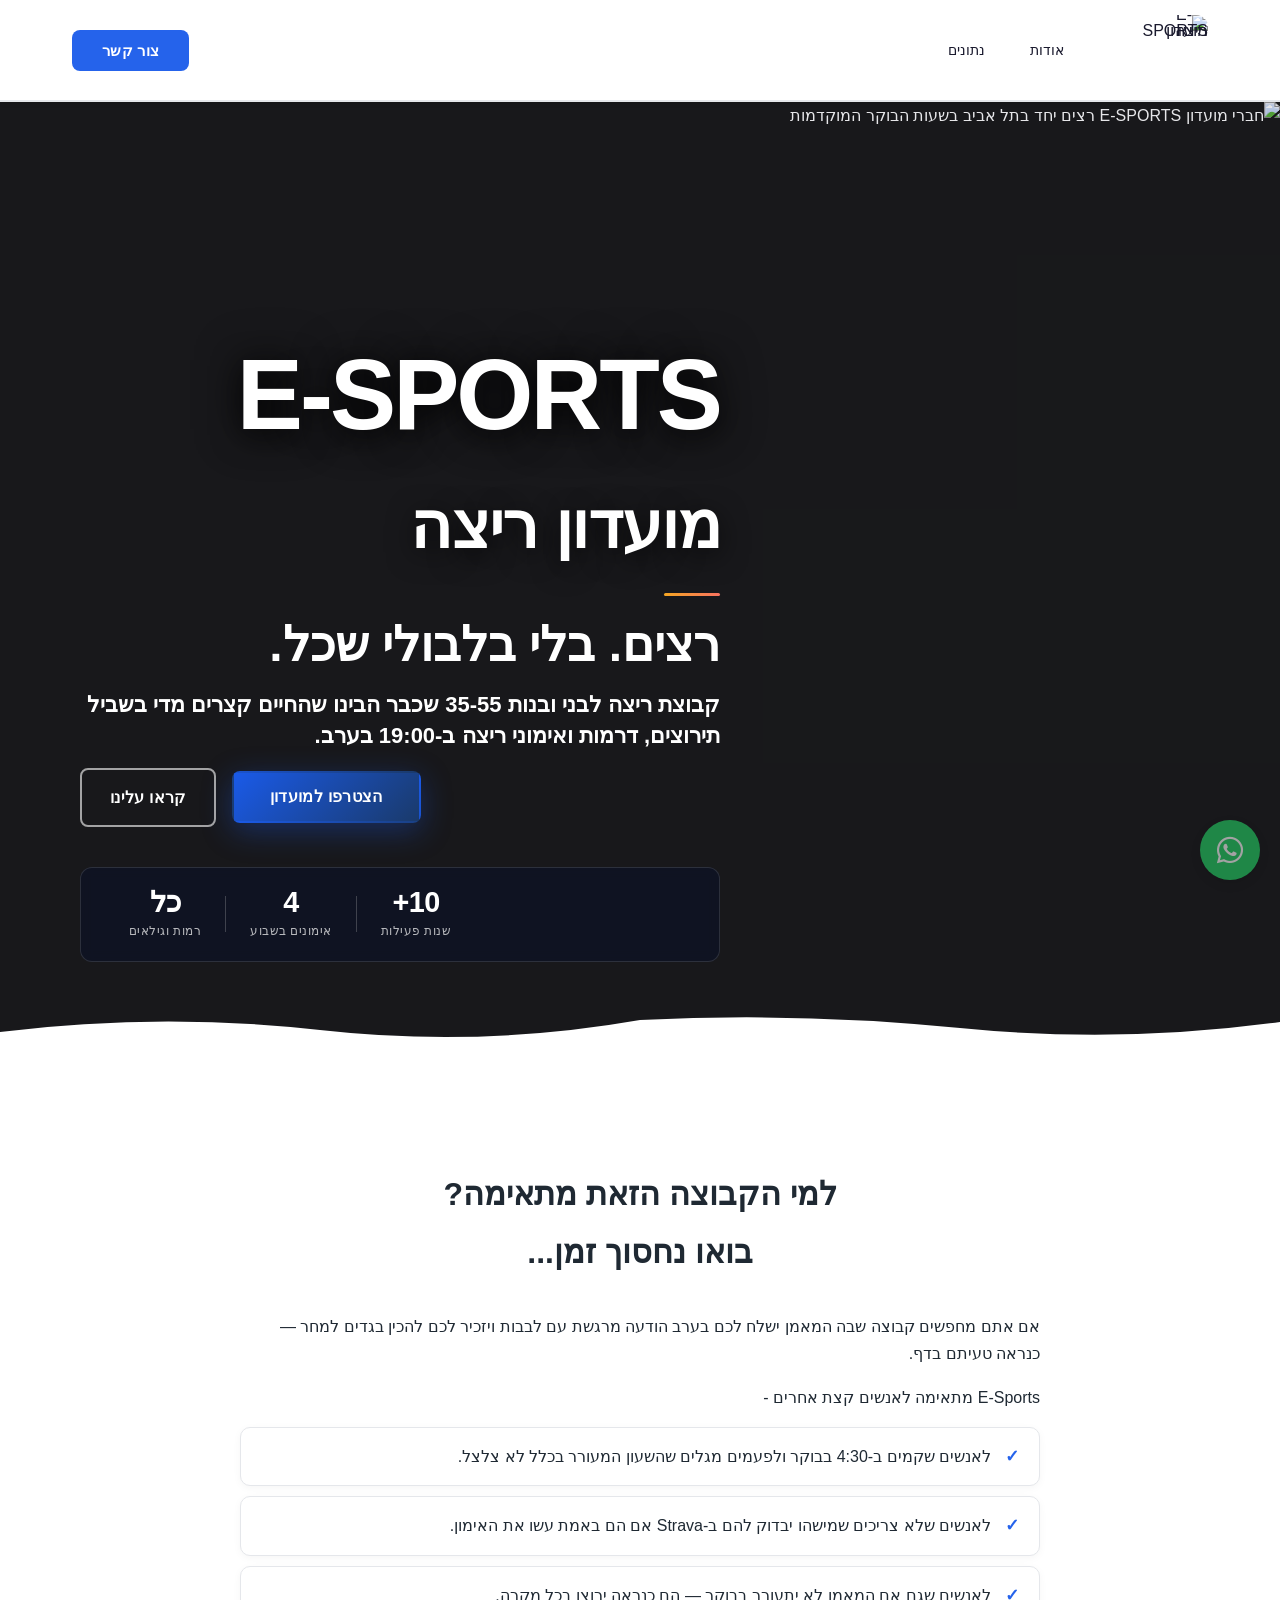
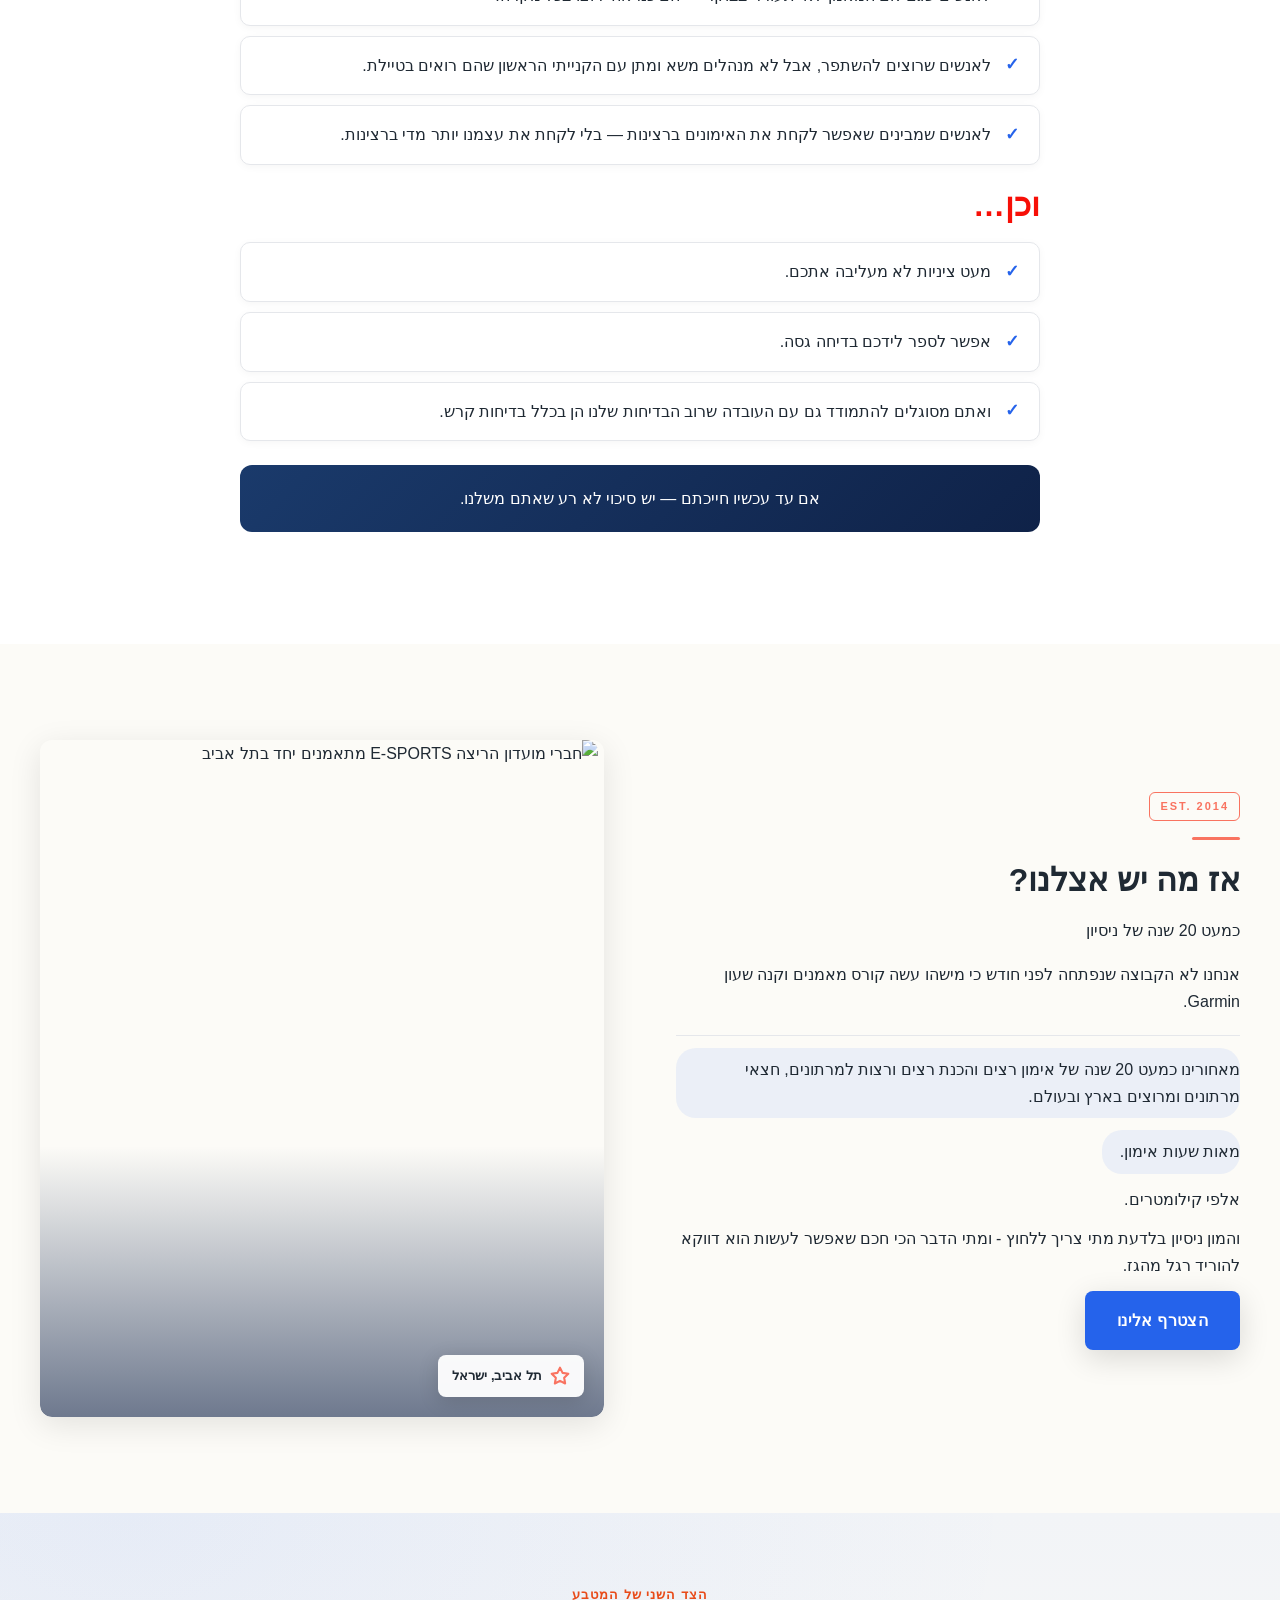
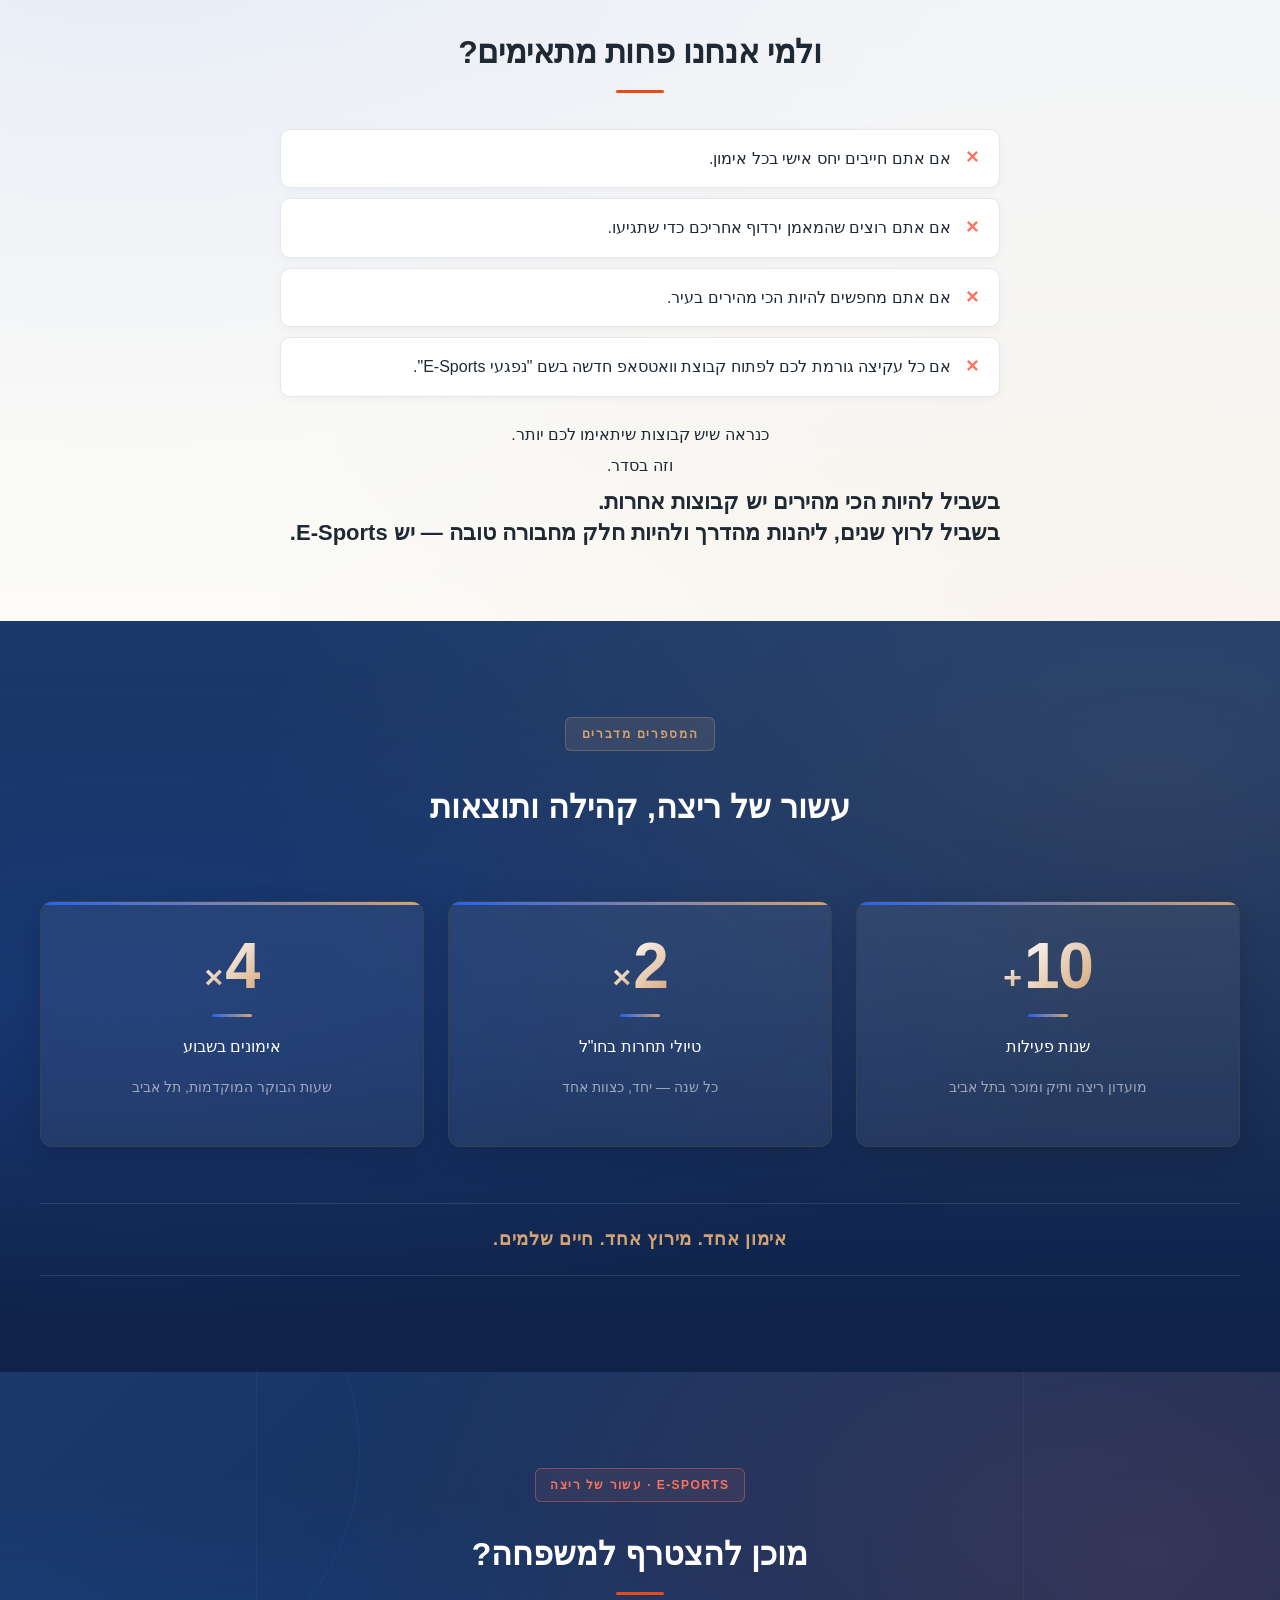
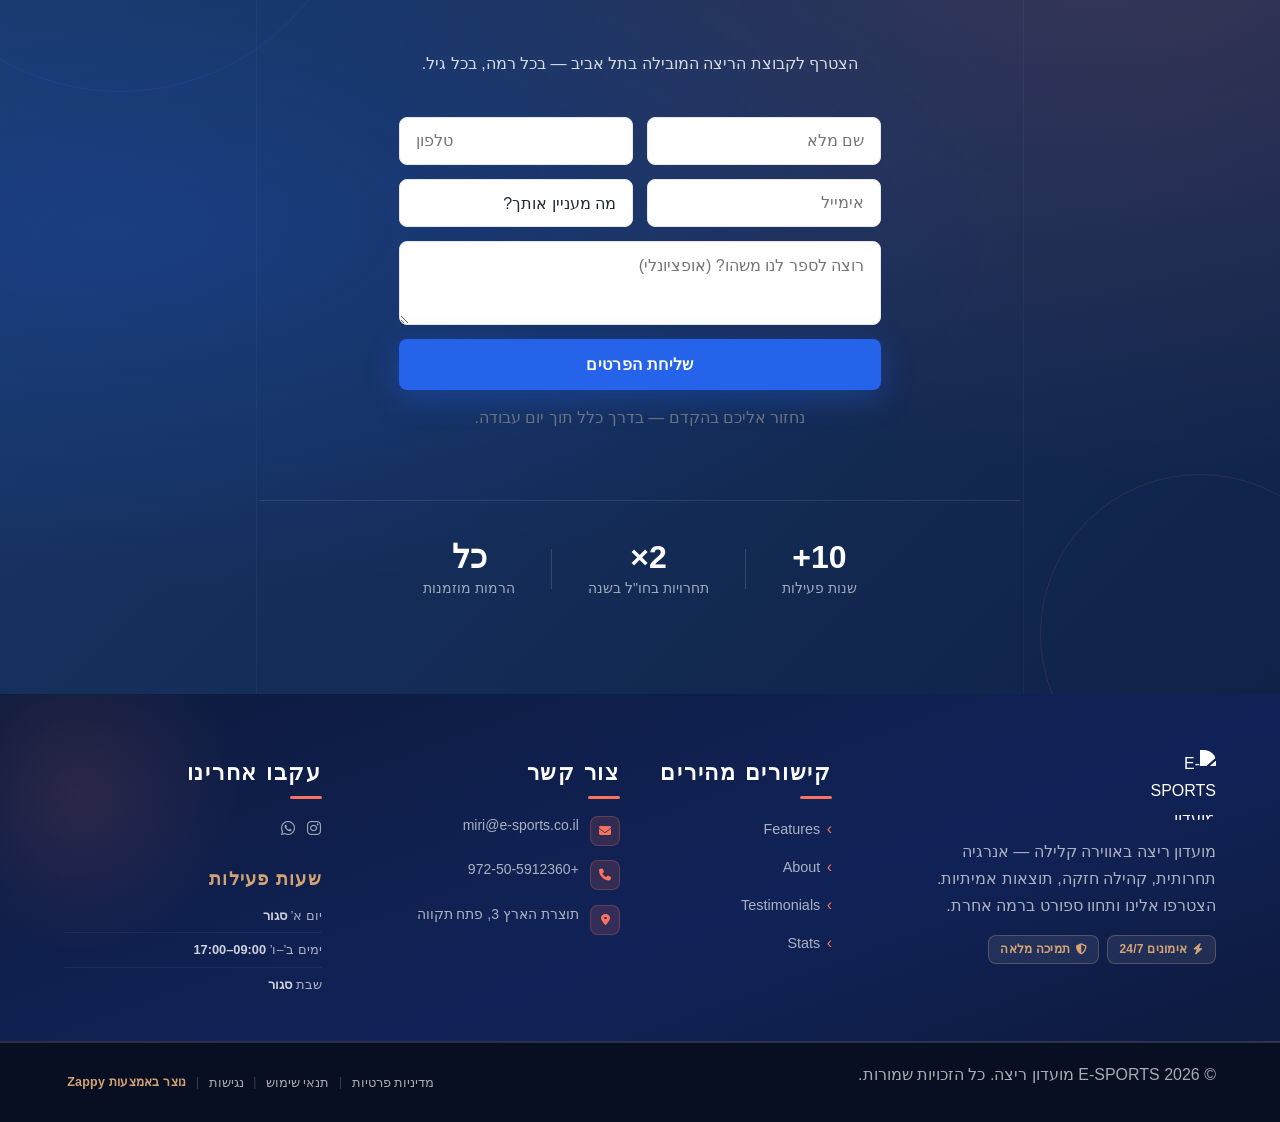
==== commit 9693f242: "Background sync: Progressive GitHub Sync" ====
--- a/public/index.html
+++ b/public/index.html
@@ -1 +1 @@
-<!doctype html><html dir="rtl" lang="he"><head><meta charset="UTF-8"><meta content="width=device-width,initial-scale=1" name="viewport"><meta content="index, follow" name="robots"><title>sports &amp; fitness — E-SPORTS מועדון ריצה</title><meta content="E-SPORTS is a Tel Aviv-based running club led by Eran Shomron, celebrating a decade of activity with a warm, family-like atmosphere. The club trains in the earl" name="description"><meta content="sports &amp; fitness, x sports fitness, sports and fitness, קבוצת ריצה, קבוצת ריצה בתל אביב" name="keywords"><link href="/assets/favicon.ico" rel="icon" type="image/x-icon"><link href="/assets/favicon-16x16.png" rel="icon" type="image/png" sizes="16x16"><link href="/assets/favicon-32x32.png" rel="icon" type="image/png" sizes="32x32"><link href="/assets/favicon-48x48.png" rel="icon" type="image/png" sizes="48x48"><link href="/assets/favicon-192x192.png" rel="icon" type="image/png" sizes="192x192"><link href="/assets/favicon-512x512.png" rel="icon" type="image/png" sizes="512x512"><link href="/assets/apple-touch-icon.png" rel="apple-touch-icon"><script>!function(){"use strict";var t="e66b48dd-0134-46da-aa96-6394e894cd96",e="https://api.zappy5.com/api/analytics/track",a=18e5,n=2592e6,o=!0,i=!0,r=!0;var s=function(){var e="zappy_visitor_"+t,a=null;try{if(a=localStorage.getItem(e)){var o=JSON.parse(a),i=Date.now();if(i-o.created<n)return o.lastSeen=i,localStorage.setItem(e,JSON.stringify(o)),o.id}}catch(t){console.warn("Zappy Analytics: LocalStorage not available")}var r="zv_"+Date.now()+"_"+Math.random().toString(36).substr(2,9);try{localStorage.setItem(e,JSON.stringify({id:r,created:Date.now(),lastSeen:Date.now()}))}catch(t){}return r}(),c=function(){var e="zappy_session_"+t,n=null;try{if(n=sessionStorage.getItem(e)){var o=JSON.parse(n),i=Date.now();if(i-o.timestamp<a)return o.timestamp=i,sessionStorage.setItem(e,JSON.stringify(o)),o.id}}catch(t){console.warn("Zappy Analytics: SessionStorage not available")}var r="zs_"+Date.now()+"_"+Math.random().toString(36).substr(2,9);try{sessionStorage.setItem(e,JSON.stringify({id:r,timestamp:Date.now()}))}catch(t){}return r}();function l(a,n){n=n||{};var o={website_id:t,event_type:a,page_path:window.location.pathname,referrer:document.referrer||"direct",visitor_id:s,session_id:c,metadata:n};if(navigator.sendBeacon){var i=new Blob([JSON.stringify(o)],{type:"application/json"});navigator.sendBeacon(e,i)}else fetch(e,{method:"POST",headers:{"Content-Type":"application/json"},body:JSON.stringify(o),keepalive:!0}).catch(function(t){console.warn("Zappy Analytics: Failed to track event",t)})}o&&l("pageview",{title:document.title,url:window.location.href}),i&&document.addEventListener("click",function(t){var e=t.target;if("BUTTON"===e.tagName||e.closest("button")){var a="BUTTON"===e.tagName?e:e.closest("button");l("click",{element:"button",text:a.textContent.trim().substring(0,100),id:a.id||null,class:a.className||null})}else if("A"===e.tagName||e.closest("a")){var n="A"===e.tagName?e:e.closest("a");l("navigation",{element:"link",text:n.textContent.trim().substring(0,100),href:n.href,external:n.hostname!==window.location.hostname})}},!0),r&&document.addEventListener("submit",function(t){var e=t.target;l("form_submit",{form_id:e.id||null,form_name:e.name||null,form_action:e.action||null,form_method:e.method||"GET"})},!0);var d=Date.now();window.addEventListener("beforeunload",function(){l("page_unload",{time_on_page:Math.floor((Date.now()-d)/1e3),page_path:window.location.pathname})}),window.zappyAnalytics={track:l,getVisitorId:function(){return s},getSessionId:function(){return c}}}()</script><script>!function(){"use strict";if(!window.zappyFireMarketingEvent){var t={begin_checkout:"checkout_started",purchase:"checkout_complete",add_to_cart:"add_to_cart",view_product:"view_product"},e={whatsapp_click:{ga4:"contact",meta:"Contact",gtm:"whatsapp_click",ecom:!1},phone_click:{ga4:"contact",meta:"Contact",gtm:"phone_click",ecom:!1},contact_form_submitted:{ga4:"generate_lead",meta:"Lead",gtm:"contact_form_submitted",ecom:!1},checkout_started:{ga4:"begin_checkout",meta:"InitiateCheckout",gtm:"begin_checkout",ecom:!0},checkout_complete:{ga4:"purchase",meta:"Purchase",gtm:"purchase",ecom:!0},product_inquiry:{ga4:"generate_lead",meta:"Lead",gtm:"product_inquiry",ecom:!1},add_to_cart:{ga4:"add_to_cart",meta:"AddToCart",gtm:"add_to_cart",ecom:!0},view_product:{ga4:"view_item",meta:"ViewContent",gtm:"view_item",ecom:!0}};window.zappyFlushPendingMetaEvents=m;var r=0,n=setInterval(function(){r++,m();var t=0;try{t=(window.__zappyPendingMetaEvents||[]).length}catch(t){}(0===t&&"function"==typeof window.fbq||r>60)&&clearInterval(n)},500);window.zappyFireMarketingEvent=function(r,n,a){try{a=a||{};var d=t[r]||r,m=e[d];if(!m)return;(n=n||{}).pagePath||n.page_path||(n.pagePath=i());var s="",h=!1,f=!1;if("checkout_complete"===d&&(h=!(!(s=String(n.orderId||n.order_id||n.transaction_id||""))||!function(t){if(!t)return!1;try{return"1"===window.sessionStorage.getItem(u(t))}catch(t){return!1}}(s)),f=!(!s||!p(s)),h&&f))return;if(!a.skipFirstParty&&!h)try{window.zappyAnalytics&&"function"==typeof window.zappyAnalytics.track&&window.zappyAnalytics.track(d,n)}catch(t){}if(!h){try{if(window.dataLayer=window.dataLayer||[],m.ecom){var w=o(d,n),y={};w.transaction_id&&(y.transaction_id=w.transaction_id),null!=w.value&&(y.value=w.value),w.currency&&(y.currency=w.currency),w.items&&(y.items=w.items),window.dataLayer.push({event:m.gtm,ecommerce:y}),"checkout_complete"!==d&&"checkout_started"!==d||window.dataLayer.push({event:d,ecommerce:y})}else{var v={event:m.gtm};for(var g in n)Object.prototype.hasOwnProperty.call(n,g)&&(v[g]=n[g]);window.dataLayer.push(v)}}catch(t){}try{"function"==typeof window.gtag&&window.gtag("event",m.ga4,o(d,n))}catch(t){}s&&function(t){if(t)try{window.sessionStorage.setItem(u(t),"1")}catch(t){}}(s)}try{if(f);else{var k=function(t,e){for(var r=c(e=e||{}),n=parseFloat(null!=e.value?e.value:null!=e.total?e.total:0)||0,a=String(e.currency||"USD").toUpperCase(),i=[],o=0,u=0;u<r.length;u++)r[u].item_id&&i.push(r[u].item_id),o+=r[u].quantity||1;if("checkout_complete"===t)return{value:n,currency:a,content_ids:i.length?i:void 0,content_type:"product",num_items:o||void 0,order_id:String(e.order_id||e.orderId||e.transaction_id||e.orderNumber||"")||void 0};if("checkout_started"===t)return{value:n,currency:a,content_ids:i.length?i:void 0,content_type:"product",num_items:o||parseInt(null!=e.itemCount?e.itemCount:0,10)||void 0};if("add_to_cart"===t){var d=String(e.productId||e.product_id||i[0]||"");return{value:n||(r[0]?r[0].price*r[0].quantity:0),currency:a,content_ids:d?[d]:i.length?i:void 0,content_type:"product",content_name:e.productName||e.product_name||r[0]&&r[0].item_name,num_items:parseInt(null!=e.quantity?e.quantity:o||1,10)||1}}if("view_product"===t){var p=String(e.productId||e.product_id||i[0]||"");return{value:n||parseFloat(null!=e.price?e.price:0)||0,currency:a,content_ids:p?[p]:i.length?i:void 0,content_type:"product",content_name:e.productName||e.product_name||r[0]&&r[0].item_name}}return"whatsapp_click"===t||"phone_click"===t?{content_name:"whatsapp_click"===t?"WhatsApp":"Phone",content_category:"contact"}:"contact_form_submitted"===t||"product_inquiry"===t?{content_name:"product_inquiry"===t?"Product inquiry":"Contact form",content_category:e.productName||e.product_name||void 0}:e}(d,n);"function"==typeof window.fbq?(window.fbq("track",m.meta,k),s&&l(s)):function(t,e,r){var n=_();if(r)for(var a=0;a<n.length;a++)if(n[a]&&n[a].orderId===r&&n[a].eventName===t)return;n.push({eventName:t,params:e||{},orderId:r||null})}(m.meta,k,"checkout_complete"===d?s:null)}}catch(t){}}catch(t){}};var a=Object.create(null);document.addEventListener("click",function(t){try{var e=t.target;if(!e)return;var r=h(e,".whatsapp-float, a.whatsapp-float, [data-zappy-whatsapp]"),n=function(t){for(var e=t;e&&e!==document;){if("A"===e.tagName)return e;e=e.parentElement}return null}(e),a=n&&n.href||"";if(r||n&&function(t){if(!t)return!1;var e=String(t).toLowerCase();return-1!==e.indexOf("wa.me/")||-1!==e.indexOf("api.whatsapp.com")||-1!==e.indexOf("whatsapp.com/send")||0===e.indexOf("whatsapp:")}(a)){if(!s("wa:"+a)){var c=r?"float":"link";window.zappyFireMarketingEvent("whatsapp_click",{source:c,href:a||null,pagePath:i()})}return}var o=h(e,".phone-header-btn, .nav-phone-btn, .call-btn, [data-zappy-phone]"),u="";if(n&&n.href&&0===String(n.href).toLowerCase().indexOf("tel:")?u=n.href:o&&o.href&&0===String(o.href).toLowerCase().indexOf("tel:")&&(u=o.href),o||u){var d="";return u&&(d=String(u).replace(/^tel:/i,"").trim()),void(s("tel:"+(d||o&&o.id||"btn"))||window.zappyFireMarketingEvent("phone_click",{source:o?"button":"link",phone:d||null,href:u||null,pagePath:i()}))}}catch(t){}},!0)}function i(){try{if(window.ZAPPY_CONFIG&&window.ZAPPY_CONFIG.currentPagePath)return window.ZAPPY_CONFIG.currentPagePath}catch(t){}try{return window.location.pathname||"/"}catch(t){return"/"}}function c(t){var e=(t=t||{}).items||t.cartItems||t.cart_items||t.lineItems||[];Array.isArray(e)||(e=[]);for(var r=[],n=0;n<e.length;n++){var a=e[n];if(a&&"object"==typeof a){var i=String(a.item_id||a.productId||a.product_id||a.id||"").trim(),c=String(a.item_name||a.productName||a.product_name||a.name||"").trim(),o=parseFloat(null!=a.price?a.price:null!=a.unitPrice?a.unitPrice:0)||0,u=Math.max(1,parseInt(null!=a.quantity?a.quantity:null!=a.qty?a.qty:1,10)||1);(i||c)&&r.push({item_id:i||c,item_name:c||i,price:o,quantity:u})}}return r}function o(t,e){var r=c(e=e||{}),n=parseFloat(null!=e.value?e.value:null!=e.total?e.total:0)||0,a=String(e.currency||"USD").toUpperCase();if("checkout_complete"===t)return{transaction_id:String(e.transaction_id||e.orderId||e.order_id||e.orderNumber||"")||void 0,value:n,currency:a,items:r};if("checkout_started"===t)return{value:n,currency:a,items:r};if("add_to_cart"===t){var o=r.length?r:[{item_id:String(e.productId||e.product_id||""),item_name:String(e.productName||e.product_name||""),price:parseFloat(null!=e.value?e.value:null!=e.price?e.price:0)||0,quantity:parseInt(null!=e.quantity?e.quantity:1,10)||1}].filter(function(t){return t.item_id||t.item_name});return{value:n||(o[0]?o[0].price*o[0].quantity:0),currency:a,items:o}}if("view_product"===t){var u=r.length?r:[{item_id:String(e.productId||e.product_id||""),item_name:String(e.productName||e.product_name||""),price:parseFloat(null!=e.price?e.price:null!=e.value?e.value:0)||0,quantity:1}].filter(function(t){return t.item_id||t.item_name});return{currency:a,value:n||(u[0]?u[0].price:0),items:u}}return"whatsapp_click"===t||"phone_click"===t?{method:"whatsapp_click"===t?"whatsapp":"phone",page_path:e.pagePath||i()}:"contact_form_submitted"===t||"product_inquiry"===t?{page_path:e.pagePath||i()}:e}function u(t){return"zappy_purchase_fired_"+String(t||"")}function d(t){return"zappy_purchase_meta_fired_"+String(t||"")}function p(t){if(!t)return!1;try{return"1"===window.sessionStorage.getItem(d(t))}catch(t){return!1}}function l(t){if(t)try{window.sessionStorage.setItem(d(t),"1")}catch(t){}}function _(){try{return Array.isArray(window.__zappyPendingMetaEvents)||(window.__zappyPendingMetaEvents=[]),window.__zappyPendingMetaEvents}catch(t){return[]}}function m(){if("function"==typeof window.fbq){var t=_().slice();try{window.__zappyPendingMetaEvents=[]}catch(t){}for(var e=0;e<t.length;e++){var r=t[e];if(r&&r.eventName&&(!r.orderId||!p(r.orderId)))try{window.fbq("track",r.eventName,r.params||{}),r.orderId&&l(r.orderId)}catch(t){}}}}function s(t){var e=Date.now();return!!(a[t]&&e-a[t]<800)||(a[t]=e,!1)}function h(t,e){return t&&t.closest?t.closest(e):null}}()</script><meta content="sports &amp; fitness — E-SPORTS מועדון ריצה" property="og:title"><meta content="E-SPORTS is a Tel Aviv-based running club led by Eran Shomron, celebrating a decade of activity with a warm, family-like atmosphere. The club trains in the earl" property="og:description"><meta content="summary_large_image" name="twitter:card"><meta content="sports &amp; fitness — E-SPORTS מועדון ריצה" name="twitter:title"><meta content="E-SPORTS is a Tel Aviv-based running club led by Eran Shomron, celebrating a decade of activity with a warm, family-like atmosphere. The club trains in the earl" name="twitter:description"><meta content="website" property="og:type"><meta content="he_IL" property="og:locale"><style>.skip-link{position:absolute;top:0;left:0;transform:translateY(-200%);padding:12px 18px;background:var(--bg-dark,#1a1a1a);color:var(--text-light,#fff);font-weight:600;border-radius:0 0 8px 0;z-index:10000}.skip-link:focus{transform:none;outline:2px solid var(--ring,#fff);outline-offset:2px}:focus-visible{outline:2px solid var(--ring,currentColor);outline-offset:3px}</style><link href="/assets/favicon.ico" rel="icon" type="image/x-icon"><link href="/assets/favicon-16x16.png" rel="icon" type="image/png" sizes="16x16"><link href="/assets/favicon-32x32.png" rel="icon" type="image/png" sizes="32x32"><link href="/assets/favicon-48x48.png" rel="icon" type="image/png" sizes="48x48"><link href="/assets/favicon-192x192.png" rel="icon" type="image/png" sizes="192x192"><link href="/assets/favicon-512x512.png" rel="icon" type="image/png" sizes="512x512"><link href="/assets/apple-touch-icon.png" rel="apple-touch-icon"><link href="https://cdn.jsdelivr.net/npm/vanilla-cookieconsent@3/dist/cookieconsent.css" rel="stylesheet"><style id="zappy-critical-above-fold-css">html{box-sizing:border-box;-webkit-text-size-adjust:100%}*,::after,::before{box-sizing:inherit}body{margin:0;min-width:320px;overflow-x:clip}img,svg,video{max-width:100%;height:auto}main{display:block}.container{width:min(100% - 32px,1200px);margin-inline:auto}.navbar,header .navbar,header[role=banner],nav.navbar{position:relative;z-index:1000;width:100%}.nav-container,.navbar .container{display:flex;align-items:center;justify-content:space-between;min-height:64px}.logo,.logo-link img{display:block;width:35px;height:35px;object-fit:contain}#navMenu,.nav-menu{list-style:none;margin:0;padding:0}#navMenu a,.nav-menu a,.navbar .nav-links a,.navbar a{color:inherit;text-decoration:none}#navMenu .sub-menu,.nav-menu .sub-menu,.navbar .sub-menu{display:none}.fa,.fa-brands,.fa-regular,.fa-solid,.fab,.far,.fas{display:inline-block;min-width:1em;text-align:center}html:not(#zappy-noop) .navbar:has(.nav-ecommerce-icons)>.phone-header-btn,html:not(#zappy-noop)[data-zappy-site-type=ecommerce] .phone-header-btn{display:none!important;visibility:hidden!important;width:0!important;height:0!important;pointer-events:none!important}.zappy-preview-empty-store-cta{display:none!important;visibility:hidden!important;height:0!important;max-height:0!important;overflow:hidden!important;margin:0!important;padding:0!important;border:0!important;box-shadow:none!important}.zappy-catalog-menu{background:var(--surface-color,var(--surface,linear-gradient(135deg,#f8f9fa 0,#fff 100%)));border-bottom:1px solid var(--border-color,#e5e7eb);padding:0;position:sticky;top:0;z-index:90}.zappy-catalog-menu.rtl,.zappy-catalog-menu[dir=rtl]{direction:rtl}.zappy-catalog-menu.ltr,.zappy-catalog-menu[dir=ltr]{direction:ltr}.catalog-menu-container{max-width:1440px;margin:0 auto;display:flex;align-items:center;gap:8px;padding:10px 24px;overflow:visible}.catalog-menu-categories,.catalog-menu-list{display:flex;align-items:center;gap:4px;flex-wrap:wrap;margin:0;padding:0;list-style:none}.catalog-menu-item{display:inline-flex;align-items:center;padding:8px 16px;font-size:14px;font-weight:500;color:var(--text-color,var(--text,#374151));text-decoration:none;border-radius:20px;white-space:nowrap}.catalog-menu-all{background:var(--primary-color,var(--primary,#111));color:var(--text-light,#fff)!important}.catalog-menu-parent{position:relative;display:inline-flex;align-items:center}.catalog-menu-trigger{display:inline-flex;align-items:center;gap:6px}.catalog-menu-chevron{flex-shrink:0}.catalog-menu-parent>.sub-menu{display:none!important;visibility:hidden!important;opacity:0!important;pointer-events:none!important}.hero-section,.index-hero-section,section[class*=hero]{position:relative;overflow:hidden}.hero-section,.index-hero-section{min-height:560px}section[data-hero-type*=fullscreen]{min-height:100vh}.hero-bg-image,.hero-bg-wrapper,section[class*=hero] [class*=hero-bg]{position:absolute;inset:0;width:100%;height:100%}.hero-bg-image img,.hero-bg-wrapper img,section[class*=hero] [data-hero-bg],section[class*=hero] img[data-hero-background=true]{width:100%!important;height:100%!important;object-fit:cover!important;display:block}.hero-content,section[class*=hero] .container{position:relative;z-index:2}@media(max-width:768px){:root{--header-height:72px;--total-header-height:72px;--zappy-mobile-menu-top:72px}html[data-zappy-site-type=ecommerce] body{padding-top:var(--total-header-height,72px)}html[data-zappy-site-type=ecommerce] body>.navbar:not(.zappy-catalog-menu),html[data-zappy-site-type=ecommerce] body>nav.navbar{position:fixed!important;top:0;left:0;right:0;z-index:100000;width:100%;margin-bottom:0}.zappy-catalog-menu{position:fixed;top:var(--header-height,72px);left:0;right:0;z-index:99999}.nav-container,.navbar .container{min-height:60px}#navMenu,.nav-menu{max-width:100vw;overflow-x:hidden}.hero-section,.index-hero-section,section[class*=hero],section[data-hero-type*=fullscreen]{min-height:100svh}.hero-bg-image,.hero-bg-wrapper,.hero-scrim{min-height:100svh}}:root{--nav-bg:#FFFFFF}.navbar{background-color:#fff!important}/* ZAPPY_ANNOUNCEMENT_HEADER_OFFSET_CSS_V3 */ :root{--zappy-header-stack-height:calc(var(--zappy-announcement-height, 40px) + var(--header-height, 72px))}body:has(.zappy-announcement-bar) .navbar:not(.zappy-catalog-menu):not(.mobile-search-panel),body:has(.zappy-announcement-bar) header.navbar,body:has(.zappy-announcement-bar) nav.navbar:not(.zappy-catalog-menu){top:var(--zappy-announcement-height,40px)!important}[data-zappy-content-align]{display:flex!important;flex-direction:column!important}[data-zappy-content-align^=top-]{justify-content:flex-start!important}[data-zappy-content-align^=center-],[data-zappy-content-align^=lower-],[data-zappy-content-align^=upper-]{justify-content:center!important}[data-zappy-content-align^=bottom-]{justify-content:flex-end!important}[data-zappy-content-align$="-left"],[data-zappy-content-align$="-mid-left"]{align-items:flex-start!important;text-align:start!important}[data-zappy-content-align$="-center"]{align-items:center!important;text-align:center!important}[data-zappy-content-align$="-mid-right"],[data-zappy-content-align$="-right"]{align-items:flex-end!important;text-align:end!important}[data-zappy-content-align] [data-zappy-align-target]{margin-left:auto;margin-right:auto}[data-zappy-content-align$="-center"] [data-zappy-align-target],[data-zappy-content-align$="-center"] [data-zappy-align-target]>*{text-align:center!important}</style><link href="/styles.css" rel="stylesheet"><script>window.ZAPPY_WEBSITE_ID="e66b48dd-0134-46da-aa96-6394e894cd96",window.ZAPPY_API_BASE="https://api.zappy5.com"</script><link href="/assets/site-index-hero-image-1-1779807296117-ikqz61.webp?v=1779807299263" rel="preload" as="image" fetchpriority="high"><style id="zappy-dropdown-submenu-styles">#navMenu li:has(.sub-menu),.nav-menu li:has(.sub-menu),.navbar li:has(.sub-menu),nav li:has(.sub-menu){position:relative}#navMenu .sub-menu,.nav-menu .sub-menu,.navbar .sub-menu,nav .sub-menu{display:block!important;position:absolute!important;top:100%;left:0;min-width:220px;border-radius:8px;box-shadow:0 8px 25px rgba(0,0,0,.15);padding:8px 0;opacity:0;visibility:hidden;transform:translateY(10px);transition:all .3s ease;z-index:1000;list-style:none;pointer-events:none}#navMenu li:hover>.sub-menu,.nav-menu li:hover>.sub-menu,.navbar li:hover>.sub-menu,nav li:hover>.sub-menu{opacity:1!important;visibility:visible!important;transform:translateY(0)!important;pointer-events:auto!important}.sub-menu li{list-style:none;margin:0;padding:0}.sub-menu a{display:block!important;padding:10px 16px!important;color:var(--text-dark,#333)!important;font-weight:500;text-decoration:none;white-space:nowrap;transition:background-color .2s}.sub-menu .zappy-nav-child>a{padding-left:28px!important;font-size:.9em!important;opacity:.85!important}[dir=rtl] .sub-menu .zappy-nav-child>a,html[lang=ar] .sub-menu .zappy-nav-child>a,html[lang=he] .sub-menu .zappy-nav-child>a{padding-left:10px!important;padding-right:28px!important}.sub-menu .zappy-nav-parent>a{font-weight:600!important}.sub-menu a:hover{background-color:#f5f5f5}[dir=rtl] .nav-menu .sub-menu,[dir=rtl] .navbar .sub-menu,[dir=rtl] nav .sub-menu,html[lang=ar] .nav-menu .sub-menu,html[lang=ar] .navbar .sub-menu,html[lang=ar] nav .sub-menu,html[lang=he] .nav-menu .sub-menu,html[lang=he] .navbar .sub-menu,html[lang=he] nav .sub-menu{left:auto!important;right:0!important}.sub-menu:empty,.sub-menu:not(:has(li)):not(:has(> a)),.sub-menu:not(:has(li:not(.zappy-hidden-menu-item))):not(:has(> a)){display:none!important;opacity:0!important;visibility:hidden!important;pointer-events:none!important}li:has(.menu-group-title):hover>.sub-menu{opacity:1!important;visibility:visible!important;transform:translateY(0)!important;pointer-events:auto!important}#navMenu>li>.menu-group-title,.nav-menu>li>.menu-group-title{display:inline-block;padding:.5rem 1rem;cursor:default;user-select:none}@media (max-width:768px){#navMenu .sub-menu,.nav-menu .sub-menu,.navbar .sub-menu,nav .sub-menu{position:static!important;transform:none!important;box-shadow:none!important;background:0 0!important;max-height:0;overflow:hidden;opacity:0;visibility:hidden;transition:max-height .3s ease,opacity .3s ease;padding:0!important;border-radius:0!important}#navMenu .sub-menu.mobile-expanded,.nav-menu .sub-menu.mobile-expanded,.navbar .sub-menu.mobile-expanded{max-height:none!important;overflow-y:visible!important;opacity:1!important;visibility:visible!important;padding:8px 0 8px 16px!important}[dir=rtl] .sub-menu.mobile-expanded,html[lang=he] .sub-menu.mobile-expanded{padding:8px 16px 8px 0!important}#navMenu li:hover>.sub-menu,.nav-menu li:hover>.sub-menu,.navbar li:hover>.sub-menu,nav li:hover>.sub-menu{opacity:0;visibility:hidden;pointer-events:none}#navMenu li>.sub-menu.mobile-expanded,.nav-menu li>.sub-menu.mobile-expanded,.navbar li>.sub-menu.mobile-expanded,nav li>.sub-menu.mobile-expanded{opacity:1!important;visibility:visible!important;pointer-events:auto!important}#navMenu li:has(.sub-menu),.nav-menu li:has(.sub-menu),.navbar li:has(.sub-menu),nav li:has(.sub-menu){display:flex!important;flex-wrap:wrap!important;align-items:center!important;position:relative!important;min-height:44px!important}#navMenu li:has(.sub-menu)>a,.nav-menu li:has(.sub-menu)>a,.navbar li:has(.sub-menu)>a,nav li:has(.sub-menu)>a{flex:1!important;min-width:0!important}#navMenu li:has(.sub-menu)>.menu-group-title,.nav-menu li:has(.sub-menu)>.menu-group-title,.navbar li:has(.sub-menu)>.menu-group-title,nav li:has(.sub-menu)>.menu-group-title{flex:1!important;min-width:0!important;display:flex!important;align-items:center!important;padding:12px 16px!important;min-height:44px!important;line-height:1.4!important;font-weight:600!important;box-sizing:border-box!important}#navMenu li:has(.sub-menu)>.sub-menu,.nav-menu li:has(.sub-menu)>.sub-menu,.navbar li:has(.sub-menu)>.sub-menu,nav li:has(.sub-menu)>.sub-menu{flex-basis:100%!important;width:100%!important}#navMenu li:has(.sub-menu)>a [class*=arrow],#navMenu li:has(.sub-menu)>a [class*=chevron],.nav-menu li:has(.sub-menu)>a .fa-angle-down,.nav-menu li:has(.sub-menu)>a .fa-chevron-down,.nav-menu li:has(.sub-menu)>a [class*=arrow],.nav-menu li:has(.sub-menu)>a [class*=chevron],nav li:has(.sub-menu)>a [class*=arrow],nav li:has(.sub-menu)>a [class*=chevron]{display:none!important;visibility:hidden!important}.mobile-submenu-toggle{display:flex!important;align-items:center!important;justify-content:center!important;width:44px!important;height:auto!important;background:0 0!important;border:none!important;cursor:pointer!important;color:var(--text-dark)!important;position:static!important;flex-shrink:0!important;align-self:stretch!important;z-index:2!important;padding:0!important;margin:0!important}.mobile-submenu-toggle::after{content:''!important;width:0!important;height:0!important;border-left:6px solid transparent!important;border-right:6px solid transparent!important;border-top:7px solid currentColor!important;transition:transform .3s ease!important}.mobile-submenu-toggle.expanded::after{transform:rotate(180deg)!important}.sub-menu a{padding:10px 0!important;display:block!important;color:var(--text-dark)!important;white-space:normal!important}.sub-menu .zappy-nav-child>a{padding-left:28px!important;font-size:.9em!important;opacity:.85!important}[dir=rtl] .sub-menu .zappy-nav-child>a,html[lang=ar] .sub-menu .zappy-nav-child>a,html[lang=he] .sub-menu .zappy-nav-child>a{padding-left:0!important;padding-right:28px!important}.sub-menu .zappy-nav-parent>a{font-weight:600!important}#navMenu.active,.nav-menu.active{max-width:100vw!important;overflow-x:hidden!important;box-sizing:border-box!important}.navbar .sub-menu li a,.zappy-products-dropdown .sub-menu a,nav.navbar .sub-menu li a{color:var(--text-dark)!important}}@media (min-width:769px){.mobile-submenu-toggle{display:none!important}}</style><style id="zappy-widget-visibility">html[dir=rtl] .whatsapp-float{right:20px!important;left:auto!important}html:not([dir]) .whatsapp-float,html[dir=ltr] .whatsapp-float{left:20px!important;right:auto!important}html[dir=rtl] #mic-access-tool-general-button,html[dir=rtl] #mic-init-access-tool #mic-access-tool-general-button,html[dir=rtl] #mic-init-access-tool .mic-access-tool-general-button,html[dir=rtl] ._access-icon,html[dir=rtl] .mic-access-tool-general-button{left:20px!important;right:auto!important}html:not([dir]) #mic-access-tool-general-button,html:not([dir]) #mic-init-access-tool #mic-access-tool-general-button,html:not([dir]) #mic-init-access-tool .mic-access-tool-general-button,html:not([dir]) ._access-icon,html:not([dir]) .mic-access-tool-general-button,html[dir=ltr] #mic-access-tool-general-button,html[dir=ltr] #mic-init-access-tool #mic-access-tool-general-button,html[dir=ltr] #mic-init-access-tool .mic-access-tool-general-button,html[dir=ltr] ._access-icon,html[dir=ltr] .mic-access-tool-general-button{right:20px!important;left:auto!important}@media (max-width:768px){.whatsapp-float{display:flex!important}}@media (min-width:769px){.whatsapp-float{display:flex!important}}@media (max-width:768px){#mic-access-tool-general-button,#mic-init-access-tool #mic-access-tool-general-button,#mic-init-access-tool .mic-access-tool-general-button,._access-icon,.mic-access-tool-general-button{display:flex!important;visibility:visible!important;opacity:1!important;pointer-events:auto!important}#mic-access-tool-box.opened-mic-access-tool,#mic-init-access-tool #mic-access-tool-box.opened-mic-access-tool,.mic-access-tool-box.opened-mic-access-tool{visibility:visible!important;opacity:1!important;pointer-events:auto!important}}@media (min-width:769px){#mic-access-tool-general-button,#mic-init-access-tool #mic-access-tool-general-button,#mic-init-access-tool .mic-access-tool-general-button,._access-icon,.mic-access-tool-general-button{display:flex!important;visibility:visible!important;opacity:1!important;pointer-events:auto!important}#mic-access-tool-box.opened-mic-access-tool,#mic-init-access-tool #mic-access-tool-box.opened-mic-access-tool,.mic-access-tool-box.opened-mic-access-tool{visibility:visible!important;opacity:1!important;pointer-events:auto!important}}</style></head><body><a href="#main" class="skip-link">דלג לתוכן הראשי</a><nav class="navbar" dir="rtl"><button class="mobile-toggle" aria-label="Menu" id="mobileToggle"><svg viewBox="0 0 24 24" fill="none" height="24" width="24" class="hamburger-icon" style="display:block !important"><path d="M3 12h18M3 6h18M3 18h18" stroke="currentColor" stroke-linecap="round" stroke-width="2"></path></svg> <svg viewBox="0 0 24 24" fill="none" height="24" width="24" class="close-icon" style="display:none !important"><path d="M18 6L6 18M6 6l12 12" stroke="currentColor" stroke-linecap="round" stroke-width="2"></path></svg></button> <button class="phone-header-btn" aria-label="Call" data-phone="+972505912360"><svg viewBox="0 0 24 24" fill="currentColor" height="20" width="20"><path d="M22 16.92v3a2 2 0 0 1-2.18 2 19.79 19.79 0 0 1-8.63-3.07 19.5 19.5 0 0 1-6-6 19.79 19.79 0 0 1-3.07-8.67A2 2 0 0 1 4.11 2h3a2 2 0 0 1 2 1.72 12.84 12.84 0 0 0 .7 2.81 2 2 0 0 1-.45 2.11L8.09 9.91a16 16 0 0 0 6 6l1.27-1.27a2 2 0 0 1 2.11-.45 12.84 12.84 0 0 0 2.81.7A2 2 0 0 1 22 16.92z"></path></svg></button><div class="nav-container"><div class="nav-right-group"><div class="nav-brand"><a href="/" class="logo-link"><img alt="E-SPORTS מועדון ריצה" decoding="async" height="35" src="/assets/e-sports-sports-fitness-logo-1779807124542-zqoc20.webp?v=1779807124963-5pru4r" width="35" class="logo"></a></div><ul class="nav-menu" id="navMenu"><li><a href="#about">אודות</a></li><li><a href="#stats">נתונים</a></li></ul></div><div class="nav-cta-container"><a href="#cta" class="nav-cta-btn">צור קשר</a></div></div></nav><script>window.addEventListener("load",function(){const e=document.querySelector(".navbar, nav, header");if(!e)return void console.log("[Navbar] Navbar element not found");let t=document.getElementById("mobileToggle")||document.querySelector(".mobile-toggle")||document.querySelector(".hamburger")||document.querySelector(".hamburger-menu")||document.querySelector(".menu-toggle")||document.querySelector(".burger-menu")||document.querySelector('[aria-label="Menu"]')||document.querySelector('[aria-label="תפריט"]');const n=document.querySelector(".phone-header-btn"),o=window.getComputedStyle(e);let r=o.backgroundColor;if(console.log("[Navbar] Initial navbar background:",r),"transparent"===r||"rgba(0, 0, 0, 0)"===r||r.startsWith("rgba")&&r.includes(", 0)")){const e=o.backgroundImage;if(e&&"none"!==e)console.log("[Navbar] Navbar has background image/gradient, using dark text"),r="rgb(240, 240, 240)";else{const e=window.getComputedStyle(document.body).backgroundColor;console.log("[Navbar] Navbar transparent, using body background:",e),r=e}}const a=r.match(/\d+/g);if(a&&a.length>=3){const e=(.299*parseInt(a[0])+.587*parseInt(a[1])+.114*parseInt(a[2]))/255;console.log("[Navbar] Mobile button colors preserved from Claude CSS (luminance:",e.toFixed(2)+")");const o=document.createElement("style");o.id="zappy-mobile-nav-fix";document.documentElement.lang;document.documentElement.dir,o.textContent='\n        /* Hide mobile buttons on desktop, show only on mobile */\n        @media (min-width: 769px) {\n          .mobile-toggle,\n          .phone-header-btn {\n            display: none !important;\n          }\n        }\n        \n        /* Show and position mobile buttons correctly on mobile */\n        @media (max-width: 768px) {\n          .navbar,\n          nav.navbar {\n            min-height: 70px !important;\n          }\n\n          .mobile-toggle,\n          .phone-header-btn {\n            position: absolute !important;\n            top: 0 !important;\n            bottom: 0 !important;\n            margin-top: auto !important;\n            margin-bottom: auto !important;\n            transform: none !important;\n            z-index: 1001 !important;\n            display: flex !important;\n            align-items: center !important;\n            justify-content: center !important;\n            width: 36px !important;\n            height: 36px !important;\n            border-radius: 50% !important;\n            border: none !important;\n            cursor: pointer !important;\n            padding: 6px !important;\n            background: none !important;\n            color: var(--nav-text, var(--text-dark)) !important;\n            touch-action: manipulation !important;\n            -webkit-tap-highlight-color: transparent !important;\n          }\n\n          html[data-zappy-site-type="ecommerce"] .phone-header-btn,\n          body[data-zappy-site-type="ecommerce"] .phone-header-btn,\n          html[data-zappy-site-type="ecommerce"] header .phone-header-btn,\n          html[data-zappy-site-type="ecommerce"] nav .phone-header-btn {\n            display: none !important;\n            visibility: hidden !important;\n            width: 0 !important;\n            height: 0 !important;\n            min-width: 0 !important;\n            overflow: hidden !important;\n          }\n          \n          /* LTR positioning (default): hamburger LEFT, phone RIGHT */\n          html:not([dir="rtl"]):not([lang="he"]):not([lang="ar"]) .mobile-toggle,\n          html[dir="ltr"] .mobile-toggle {\n            left: 12px !important;\n            right: auto !important;\n          }\n          html:not([dir="rtl"]):not([lang="he"]):not([lang="ar"]) .phone-header-btn,\n          html[dir="ltr"] .phone-header-btn {\n            right: 12px !important;\n            left: auto !important;\n          }\n          \n          /* RTL positioning: hamburger RIGHT, phone LEFT */\n          html[dir="rtl"] .mobile-toggle,\n          html[lang="he"] .mobile-toggle,\n          html[lang="ar"] .mobile-toggle {\n            right: 12px !important;\n            left: auto !important;\n          }\n          html[dir="rtl"] .phone-header-btn,\n          html[lang="he"] .phone-header-btn,\n          html[lang="ar"] .phone-header-btn {\n            left: 12px !important;\n            right: auto !important;\n          }\n          \n          /* CRITICAL: Ensure nav-container has min-height on mobile */\n          /* All children are positioned absolutely/fixed on mobile, so height:auto collapses to 0 */\n          .nav-container {\n            min-height: 70px !important;\n            position: relative !important;\n          }\n          \n          /* Ensure SVG icons are properly sized and inherit color */\n          .mobile-toggle svg,\n          .phone-header-btn svg {\n            width: 24px !important;\n            height: 24px !important;\n            /* Don\'t force display - let JavaScript control hamburger/close toggle */\n          }\n          \n          /* Reset nav-cta-container on mobile - remove desktop box-shadow/padding */\n          /* that creates a visible ghost box when CTA button is hidden */\n          .nav-cta-container {\n            box-shadow: none !important;\n            padding: 0 !important;\n          }\n          \n          /* Hide nav-cta-container entirely on mobile when there\'s no lang-switcher */\n          /* (only the CTA button is inside, and it\'s hidden on mobile) */\n          .nav-cta-container:not(:has(.lang-switcher)) {\n            display: none !important;\n          }\n          \n          /* CRITICAL: Prevent hero image fade gradient from bleeding over headline text */\n          /* The .image-fade-gradient has bottom: -30px (extends below parent) */\n          /* On mobile stacked layout, this overlaps the h1 text below the image */\n          .hero-image-column {\n            overflow: hidden !important;\n          }\n          .image-fade-gradient {\n            bottom: 0 !important;\n          }\n          \n          /* Hide desktop language switcher on mobile - hamburger menu handles it */\n          /* High specificity to override stored CSS */\n          .lang-switcher,\n          .nav-cta-container .lang-switcher,\n          .nav-container .lang-switcher,\n          .navbar .lang-switcher,\n          .navbar .nav-cta-container .lang-switcher {\n            display: none !important;\n          }\n        }\n      ';const r=document.getElementById("zappy-mobile-nav-fix");r&&r.remove(),document.head.appendChild(o),console.log("[Navbar] Critical CSS injected for mobile nav positioning");const i=window.innerWidth<=768;if(t){const e=t.querySelector(".hamburger-icon"),n=t.querySelector(".close-icon");e&&(e.style.setProperty("width","24px","important"),e.style.setProperty("height","24px","important"),e.style.setProperty("display","block","important")),n&&(n.style.setProperty("width","24px","important"),n.style.setProperty("height","24px","important"),n.style.setProperty("display","none","important")),i?(t.style.setProperty("position","absolute","important"),t.style.setProperty("top","0","important"),t.style.setProperty("bottom","0","important"),t.style.setProperty("margin-top","auto","important"),t.style.setProperty("margin-bottom","auto","important"),t.style.setProperty("transform","none","important"),t.style.setProperty("z-index","1001","important"),t.style.removeProperty("left"),t.style.removeProperty("right"),console.log("[Navbar] Mobile toggle positioning applied (mobile viewport)")):(t.style.removeProperty("position"),t.style.removeProperty("top"),t.style.removeProperty("transform"),t.style.removeProperty("z-index"),t.style.removeProperty("left"),t.style.removeProperty("right"),console.log("[Navbar] Desktop viewport - cleared mobile toggle inline positioning"))}if(n){const e=n.querySelector("svg");e&&(e.style.width="24px",e.style.height="24px",e.setAttribute("width","24"),e.setAttribute("height","24")),i?(n.style.setProperty("position","absolute","important"),n.style.setProperty("top","0","important"),n.style.setProperty("bottom","0","important"),n.style.setProperty("margin-top","auto","important"),n.style.setProperty("margin-bottom","auto","important"),n.style.setProperty("transform","none","important"),n.style.setProperty("z-index","1001","important"),n.style.removeProperty("left"),n.style.removeProperty("right"),console.log("[Navbar] Phone button positioning applied (mobile viewport)")):(n.style.removeProperty("position"),n.style.removeProperty("top"),n.style.removeProperty("transform"),n.style.removeProperty("z-index"),n.style.removeProperty("left"),n.style.removeProperty("right"),console.log("[Navbar] Desktop viewport - cleared phone button inline positioning"))}}else console.log("[Navbar] Could not parse background color:",r);t=document.getElementById("mobileToggle")||document.querySelector(".mobile-toggle")||document.querySelector(".hamburger")||document.querySelector(".hamburger-menu")||document.querySelector(".menu-toggle")||document.querySelector(".burger-menu")||document.querySelector('[aria-label="Menu"]')||document.querySelector('[aria-label="תפריט"]');const i=document.getElementById("navMenu")||document.querySelector(".nav-menu")||document.querySelector(".nav-links")||document.querySelector("nav ul:not(.submenu)");if(!t||!i)return void console.log("[Navbar] Mobile toggle or menu not found:",{toggle:!!t,menu:!!i});i.id||(i.id="navMenu"),console.log("[Navbar] Initializing mobile menu...");const l=t.cloneNode(!0);t.parentNode.replaceChild(l,t);var s=0;function p(e){var t=Date.now();t-s<300||(s=t,function(e){e.preventDefault(),e.stopPropagation();const t=l.querySelector(".hamburger-icon"),n=l.querySelector(".close-icon");i.classList.contains("active")?(i.classList.remove("active"),t&&t.style.setProperty("display","block","important"),n&&n.style.setProperty("display","none","important"),document.body.style.overflow="",console.log("[Navbar] Menu closed")):(i.classList.add("active"),t&&t.style.setProperty("display","none","important"),n&&n.style.setProperty("display","block","important"),document.body.style.overflow="hidden",console.log("[Navbar] Menu opened"))}(e))}l.addEventListener("click",p),l.addEventListener("touchend",p),i.querySelectorAll("a").forEach(function(e){e.addEventListener("click",function(){if("#"===this.getAttribute("href"))return;const e=l.querySelector(".hamburger-icon"),t=l.querySelector(".close-icon");i.classList.remove("active"),e&&e.style.setProperty("display","block","important"),t&&t.style.setProperty("display","none","important"),document.body.style.overflow="",console.log("[Navbar] Menu closed (link clicked)")})});var m=i.querySelectorAll(".dropdown-toggle");m.forEach(function(e){e.addEventListener("click",function(e){e.preventDefault(),e.stopPropagation();var t=this.closest(".nav-dropdown");t&&(t.parentNode.querySelectorAll(".nav-dropdown.open").forEach(function(e){e!==t&&e.classList.remove("open")}),t.classList.toggle("open"),console.log("[Navbar] Dropdown toggled:",t.classList.contains("open")?"open":"closed"))})}),document.addEventListener("click",function(e){e.target.closest(".nav-dropdown")||document.querySelectorAll(".nav-dropdown.open").forEach(function(e){e.classList.remove("open")})}),console.log("[Navbar] Dropdown handlers initialized for "+m.length+" dropdowns"),n&&n.addEventListener("click",function(){const e=document.querySelectorAll('a[href^="tel:"]'),t=e.length>0?e[0].getAttribute("href").replace("tel:",""):"+972-50-5912360";window.location.href="tel:"+t,console.log("[Navbar] Phone button clicked")}),console.log("[Navbar] Mobile menu initialized successfully")})</script><main id="main"><section class="index-hero-section" data-band-index="0" data-layout-spec="בית-hero" dir="rtl" id="hero" data-hero-type="fullscreen-scrim" data-zappy-bg-color="" data-zappy-bg-overlay-color="#0a1228" data-zappy-bg-overlay-opacity="10" data-zappy-bg-video-type="" data-zappy-bg-video-url="" style="position:relative;overflow:hidden"><div class="index-hero-bg"><div style="position:absolute;top:0px !important;left:0px !important;width:100%;height:100%;max-width:none;margin-left:0px !important;margin-right:0px !important;z-index:1 !important;overflow:hidden;inset:0;max-height:none" data-element-id="img-1779806703002-3b5u1m20v" data-element-type="image" data-zappy-wrapper-margins-applied="true" data-zappy-zoom-clip="true" data-zappy-zoom-wrapper="true" data-zappy-zoom-wrapper-align="center" data-zappy-zoom-wrapper-height="763px" data-zappy-zoom-wrapper-width="1213px" data-zappy-zoom-wrapper-width-mode="full"><img alt="חברי מועדון E-SPORTS רצים יחד בתל אביב בשעות הבוקר המוקדמות" decoding="async" height="700" src="/assets/site-index-hero-image-1-1779807296117-ikqz61.webp?v=1779807299263" width="1200" data-element-id="img-1779806703002-3b5u1m20v" data-element-type="image" data-context="Dramatic early morning running scene in Tel Aviv, a group of energetic runners on a city promenade or park path at sunrise, warm golden light, motion blur suggesting speed, community atmosphere, diverse ages and fitness levels running together, cinematic wide-angle shot, vibrant and inspiring sports photography" data-placeholder="index-hero-image-1" data-zappy-object-position="39% 57%" data-zappy-original-height="762.8125" data-zappy-original-width="1213.3333740234375" data-zappy-zoom="1" fetchpriority="high" loading="eager" style="width:100%;height:100%;object-fit:cover;object-position:39% 57%;margin:0;position:absolute;max-width:none;max-height:none;display:block !important;inset:0" data-hero-background="true" data-hero-bg="true" data-zappy-hero-img-base-blend="normal" data-zappy-hero-img-base-opacity="1"></div></div><div class="index-hero-scrim" aria-hidden="true" data-zappy-original-bg="hidden" style="display:none"></div><div class="zappy-hero-overlay" style="position:absolute;inset:0;z-index:1;background:rgba(10, 18, 40, 0.1);pointer-events:none"></div><div class="index-hero-container" style="position:relative;z-index:2"><div class="index-hero-content"><h1 class="index-hero-headline">E-SPORTS<br><span class="index-hero-headline-sub">מועדון ריצה</span></h1><div class="index-hero-accent-line" aria-hidden="true"></div><h3 class="index-hero-subheading"></h3><h1 style="color:rgb(255, 255, 255) !important"><span style="color:#ffffff !important">רצים. בלי בלבולי שכל.</span></h1><h3 style="color:rgb(255, 255, 255) !important"><span style="color:#ffffff !important">קבוצת ריצה לבני ובנות 35-55 שכבר הבינו שהחיים קצרים מדי בשביל תירוצים, דרמות ואימוני ריצה ב-19:00 בערב.</span></h3><div class="index-hero-ctas"><a href="#cta" class="btn btn-primary index-hero-btn-primary" data-element-id="btn-1779806702997-2exzmm8yg" data-element-type="button" data-native-element="true" style="outline:none;border-color:transparent !important;color:rgb(255, 255, 255) !important;background-color:transparent !important;background-image:linear-gradient(135deg, rgb(26, 90, 232), rgb(26, 58, 107)) !important">הצטרפו למועדון</a> <a href="#about" class="index-hero-btn-secondary" data-element-id="btn-1779806702997-bdbkp85x0" data-element-type="button" data-native-element="true" style="outline:none">קראו עלינו</a></div><div class="index-hero-stats"><div class="index-hero-stat"><span class="index-hero-stat-number">10+</span> <span class="index-hero-stat-label">שנות פעילות</span></div><div class="index-hero-stat-divider" aria-hidden="true"></div><div class="index-hero-stat"><span class="index-hero-stat-number">4</span> <span class="index-hero-stat-label">אימונים בשבוע</span></div><div class="index-hero-stat-divider" aria-hidden="true"></div><div class="index-hero-stat"><span class="index-hero-stat-number">כל</span> <span class="index-hero-stat-label">רמות וגילאים</span></div></div></div></div><div class="index-hero-divider-wrapper"><svg viewBox="0 0 1200 60" aria-hidden="true" data-no-icon-edit="true" preserveAspectRatio="none" xmlns="http://www.w3.org/2000/svg"><path d="M0,60 L0,30 Q150,10 300,28 T600,18 Q750,10 900,26 T1200,20 L1200,60 Z" fill="#FFFFFF"></path></svg></div></section><section class="index-features-section" data-band-index="1" data-layout-spec="בית-features" dir="rtl" id="features"><div class="index-features-container"><div class="index-features-header"><h3></h3><h2>למי הקבוצה הזאת מתאימה?</h2><h2 class="index-features-title">בואו נחסוך זמן...</h2></div><div class="index-features-body"><p class="index-features-intro">אם אתם מחפשים קבוצה שבה המאמן ישלח לכם בערב הודעה מרגשת עם לבבות ויזכיר לכם להכין בגדים למחר — כנראה טעיתם בדף.</p><p class="index-features-intro">E-Sports מתאימה לאנשים קצת אחרים -&nbsp;</p><ul class="index-features-list"><li data-grid-item-index="0">לאנשים שקמים ב-4:30 בבוקר ולפעמים מגלים שהשעון המעורר בכלל לא צלצל.</li><li data-grid-item-index="1">לאנשים שלא צריכים שמישהו יבדוק להם ב-Strava אם הם באמת עשו את האימון.</li><li data-grid-item-index="2">לאנשים שגם אם המאמן לא יתעורר בבוקר — הם כנראה ירוצו בכל מקרה.</li><li data-grid-item-index="3">לאנשים שרוצים להשתפר, אבל לא מנהלים משא ומתן עם הקנייתי הראשון שהם רואים בטיילת.</li><li data-grid-item-index="4">לאנשים שמבינים שאפשר לקחת את האימונים ברצינות — בלי לקחת את עצמנו יותר מדי ברצינות.</li></ul><h2><b><span style="color:#f70f07 !important">וכן…</span></b></h2><ul class="index-features-list"><li data-grid-item-index="0">מעט ציניות לא מעליבה אתכם.</li><li data-grid-item-index="1">אפשר לספר לידכם בדיחה גסה.</li><li data-grid-item-index="2">ואתם מסוגלים להתמודד גם עם העובדה שרוב הבדיחות שלנו הן בכלל בדיחות קרש.</li></ul><p class="index-features-closing">אם עד עכשיו חייכתם — יש סיכוי לא רע שאתם משלנו.</p></div></div></section><section class="index-about-section" data-band-index="2" data-layout-spec="בית-about" dir="rtl" id="about"><div class="index-about-container"><div class="index-about-text-col"><div class="index-about-est-badge" aria-hidden="true">EST. 2014</div><div class="index-about-accent-line" aria-hidden="true"></div><h2 class="index-about-heading">אז מה יש אצלנו?</h2><p class="index-about-lead">כמעט 20 שנה של ניסיון</p><p class="index-about-body">אנחנו לא הקבוצה שנפתחה לפני חודש כי מישהו עשה קורס מאמנים וקנה שעון Garmin.</p><p class="index-about-body">מאחורינו כמעט 20 שנה של אימון רצים והכנת רצים ורצות למרתונים, חצאי מרתונים ומרוצים בארץ ובעולם.</p><p class="index-about-body">מאות שעות אימון.</p><p class="index-about-body">אלפי קילומטרים.</p><p class="index-about-body">והמון ניסיון בלדעת מתי צריך ללחוץ - ומתי הדבר הכי חכם שאפשר לעשות הוא דווקא להוריד רגל מהגז.</p><p class="zappy-editable"><a href="#cta" class="index-about-cta">הצטרף אלינו</a></p></div><div class="index-about-image-col"><div class="index-about-image-wrapper"><div style="position:relative !important;overflow:hidden !important;width:552px !important;max-width:100% !important;margin-left:auto !important;margin-right:auto !important;height:662px !important;display:block !important" data-element-id="img-1779807137689-l4wtqaifs" data-element-type="image" data-zappy-wrapper-margins-applied="true" data-zappy-zoom-clip="true" data-zappy-zoom-wrapper="true" data-zappy-zoom-wrapper-align="center" data-zappy-zoom-wrapper-height="662px" data-zappy-zoom-wrapper-width="552px" data-zappy-zoom-wrapper-width-mode="px"><img alt="חברי מועדון הריצה E-SPORTS מתאמנים יחד בתל אביב" decoding="async" height="720" src="/assets/site-index-service-image-1-1779809457966-2lk2ee.webp?v=1779809460644" width="600" class="index-about-img" data-element-id="img-1779807137689-l4wtqaifs" data-element-type="image" data-context="A warm, energetic group of runners in E-SPORTS running club jerseys training together at sunrise in Tel Aviv. The group is diverse in age and ability, laughing and running together along a Tel Aviv promenade or park path. Early morning golden light, sense of community and camaraderie, athletic wear, running shoes. Authentic sports photography style." data-placeholder="index-about-image-1" data-zappy-object-position="50% 50%" data-zappy-original-height="662" data-zappy-original-width="552" data-zappy-zoom="1.6" fetchpriority="low" loading="lazy" style="object-position:50% 50% !important;margin:0px !important;left:-30% !important;top:-39.3397% !important;width:160% !important;height:178.679% !important;max-width:none !important;max-height:none !important;display:block !important;object-fit:cover !important"></div><div class="index-about-image-overlay" aria-hidden="true"></div><div class="index-about-image-badge" aria-hidden="true"><span class="index-about-badge-icon"><svg viewBox="0 0 24 24" fill="none" height="20" width="20" aria-hidden="true" data-element-type="icon" data-icon-type="svg" stroke="currentColor" stroke-linecap="round" stroke-linejoin="round" stroke-width="2.5"><path d="M12 2L15.09 8.26L22 9.27L17 14.14L18.18 21.02L12 17.77L5.82 21.02L7 14.14L2 9.27L8.91 8.26L12 2Z"></path></svg> </span><span class="index-about-badge-text">תל אביב, ישראל</span></div></div></div></div></section><section class="index-testimonials-section" data-band-index="3" data-layout-spec="בית-testimonials" dir="rtl" id="testimonials"><div class="index-testimonials-container"><div class="index-testimonials-header"><h3><span class="index-testimonials-label">הצד השני של המטבע</span></h3><h2 class="index-testimonials-title">ולמי אנחנו פחות מתאימים?</h2><div class="index-testimonials-accent-line" aria-hidden="true"></div></div><div class="index-fit-body"><ul class="index-fit-list"><li data-grid-item-index="0">אם אתם חייבים יחס אישי בכל אימון.</li><li data-grid-item-index="1">אם אתם רוצים שהמאמן ירדוף אחריכם כדי שתגיעו.</li><li data-grid-item-index="2">אם אתם מחפשים להיות הכי מהירים בעיר.</li><li data-grid-item-index="3">אם כל עקיצה גורמת לכם לפתוח קבוצת וואטסאפ חדשה בשם "נפגעי E-Sports".</li></ul><p class="index-fit-paragraph">כנראה שיש קבוצות שיתאימו לכם יותר.</p><p class="index-fit-paragraph">וזה בסדר.</p><h3>בשביל להיות הכי מהירים יש קבוצות אחרות.<br>בשביל לרוץ שנים, ליהנות מהדרך ולהיות חלק מחבורה טובה — יש E-Sports.</h3></div></div></section><section class="index-stats-section" data-band-index="4" data-layout-spec="בית-stats" dir="rtl" id="stats"><div class="index-stats-container"><div class="index-stats-intro"><p><span class="index-stats-eyebrow">המספרים מדברים</span></p><h2 class="index-stats-heading">עשור של ריצה, קהילה ותוצאות</h2></div><div class="index-stats-grid zappy-preserve-css-grid" style="--zappy-grid-cols:repeat(auto-fit, minmax(min(100%, 282px), 1fr));grid-template-columns:repeat(auto-fit, minmax(min(100%, 282px), 1fr));display:grid;align-items:stretch !important" data-original-gap="24px" data-original-item-width="282" data-zappy-auto-grid="true" data-zappy-explicit-columns="true" id="zappy-auto-grid-1789390934277-7292yj"><article class="index-stat-card" data-grid-item-index="0"><div class="index-stat-number"><span class="index-stat-value" style="color:rgb(31, 41, 51) !important">10</span><span class="index-stat-suffix" style="color:rgb(31, 41, 51) !important">+</span></div><div class="index-stat-divider"></div><p class="index-stat-label">שנות פעילות</p><p><small class="index-stat-sub">מועדון ריצה ותיק ומוכר בתל אביב</small></p></article><article class="index-stat-card" data-grid-item-index="1"><div class="index-stat-number"><span class="index-stat-value" style="color:rgb(31, 41, 51) !important">2</span><span class="index-stat-suffix" style="color:rgb(31, 41, 51) !important">×</span></div><div class="index-stat-divider"></div><p class="index-stat-label">טיולי תחרות בחו"ל</p><p><small class="index-stat-sub">כל שנה — יחד, כצוות אחד</small></p></article><article class="index-stat-card" data-grid-item-index="2"><div class="index-stat-number"><span class="index-stat-value" style="color:rgb(31, 41, 51) !important">4</span><span class="index-stat-suffix" style="color:rgb(31, 41, 51) !important">×</span></div><div class="index-stat-divider"></div><p class="index-stat-label">אימונים בשבוע</p><p><small class="index-stat-sub">שעות הבוקר המוקדמות, תל אביב</small></p></article></div><div class="index-stats-motto"><span class="index-stats-motto-line">אימון אחד. מירוץ אחד. חיים שלמים.</span></div></div></section><section class="index-cta-section" data-band-index="5" data-layout-spec="בית-cta" dir="rtl" id="cta"><div class="index-cta-bg-layer" aria-hidden="true"><span class="index-cta-deco-circle index-cta-deco-circle--1"></span> <span class="index-cta-deco-circle index-cta-deco-circle--2"></span> <span class="index-cta-deco-line index-cta-deco-line--1"></span> <span class="index-cta-deco-line index-cta-deco-line--2"></span></div><div class="index-cta-container"><div class="index-cta-badge" aria-hidden="true">E-SPORTS · עשור של ריצה</div><h2 class="index-cta-headline">מוכן להצטרף למשפחה?</h2><div class="index-cta-accent-line" aria-hidden="true"></div><p class="index-cta-subtext"><br>הצטרף לקבוצת הריצה המובילה בתל אביב — בכל רמה, בכל גיל.</p><div class="index-cta-actions"><form class="index-cta-form" dir="rtl" id="lead-form"><div class="index-cta-form-row"><input aria-label="שם מלא" name="name" placeholder="שם מלא" type="text" required=""> <input aria-label="טלפון" name="phone" placeholder="טלפון" type="tel" required=""></div><div class="index-cta-form-row"><input aria-label="אימייל" name="email" placeholder="אימייל" type="email"> <select aria-label="תחום עניין" name="interest"><option value="" disabled="" selected="">מה מעניין אותך?</option><option value="הצטרפות למועדון">הצטרפות למועדון</option><option value="אימון ניסיון">אימון ניסיון</option><option value="מידע כללי">מידע כללי</option></select></div><textarea aria-label="הודעה" name="message" placeholder="רוצה לספר לנו משהו? (אופציונלי)" rows="3"></textarea> <button class="index-cta-btn-primary" data-element-type="button" type="submit">שליחת הפרטים</button><p class="index-cta-form-note">נחזור אליכם בהקדם — בדרך כלל תוך יום עבודה.</p></form></div><div class="index-cta-stats"><div class="index-cta-stat"><span class="index-cta-stat-number">10+</span> <span class="index-cta-stat-label">שנות פעילות</span></div><span class="index-cta-stat-divider" aria-hidden="true"></span><div class="index-cta-stat"><span class="index-cta-stat-number">2×</span> <span class="index-cta-stat-label">תחרויות בחו"ל בשנה</span></div><span class="index-cta-stat-divider" aria-hidden="true"></span><div class="index-cta-stat"><span class="index-cta-stat-number">כל</span> <span class="index-cta-stat-label">הרמות מוזמנות</span></div></div></div></section></main><footer aria-label="כותרת תחתונה של האתר" class="site-footer" dir="rtl"><div class="footer-top"><div class="footer-container"><div class="footer-col footer-brand"><img alt="E-SPORTS מועדון ריצה" decoding="async" height="35" src="/assets/e-sports-sports-fitness-logo.webp" width="35" class="logo" data-element-id="img-1779803076007-qp5e2t7we" data-element-type="image" data-zappy-footer-image="true"><p class="footer-tagline">מועדון ריצה באווירה קלילה — אנרגיה תחרותית, קהילה חזקה, תוצאות אמיתיות. הצטרפו אלינו ותחוו ספורט ברמה אחרת.</p><div class="footer-badges"><span class="badge"><i class="fas fa-bolt" style="cursor:pointer"></i> אימונים 24/7</span> <span class="badge"><i class="fas fa-shield-alt"></i> תמיכה מלאה</span></div></div><div class="footer-col footer-links"><h3 class="footer-heading">קישורים מהירים</h3><ul class="footer-nav"><li><a href="#features" aria-label="עבור לתכונות">Features</a></li><li><a href="#about" aria-label="עבור לאודות">About</a></li><li><a href="#testimonials" aria-label="עבור להמלצות">Testimonials</a></li><li><a href="#stats" aria-label="עבור לסטטיסטיקות">Stats</a></li></ul></div><div class="footer-col footer-contact-col"><h3 class="footer-heading">צור קשר</h3><ul class="footer-contact"><li><span class="contact-icon"><i class="fas fa-envelope" data-element-id="icon-1779803076006-dqbobo40y" data-element-type="icon" data-icon-type="fontawesome"></i></span> <span class="contact-text"><a href="mailto:miri@e-sports.co.il">miri@e-sports.co.il</a></span></li><li><span class="contact-icon"><i class="fas fa-phone" data-element-id="icon-1779803076006-53g471ydl" data-element-type="icon" data-icon-type="fontawesome"></i></span> <span class="contact-text"><a href="tel:+972-50-5912360">+972-50-5912360</a></span></li><li><a href="https://www.google.com/maps/search/?api=1&amp;query=%D7%AA%D7%95%D7%A6%D7%A8%D7%AA%20%D7%94%D7%90%D7%A8%D7%A5%203%2C%20%D7%A4%D7%AA%D7%97%20%D7%AA%D7%A7%D7%95%D7%95%D7%94" target="_blank" rel="noopener noreferrer"><span class="contact-icon"><i class="fas fa-map-marker-alt"></i></span> <span class="contact-text">תוצרת הארץ 3, פתח תקווה</span></a></li></ul></div><div class="footer-col footer-social-col"><h3 class="footer-heading">עקבו אחרינו</h3><div class="social-links" aria-label="קישורי רשתות חברתיות"><a href="https://instagram.com/e_sports_erans" aria-label="Instagram" rel="noopener noreferrer" target="_blank"><i class="fab fa-instagram"></i></a><a href="https://wa.me/972505912360" aria-label="WhatsApp" rel="noopener noreferrer" target="_blank"><i class="fab fa-whatsapp"></i></a></div><div class="footer-hours"><h4 class="hours-heading">שעות פעילות</h4><ul class="hours-list"><li><a href="/"><span class="hours-day">יום א’</span> <span class="hours-time">סגור</span></a></li><li><a href="/"><span class="hours-day">ימים ב’–ו’</span> <span class="hours-time">09:00–17:00</span></a></li><li><a href="/"><span class="hours-day">שבת</span> <span class="hours-time">סגור</span></a></li></ul></div></div></div></div><div class="footer-bottom"><div class="footer-container footer-bottom-inner"><p class="footer-copy">© 2026 E-SPORTS מועדון ריצה. כל הזכויות שמורות.</p><div class="footer-legal"><a href="/privacy">מדיניות פרטיות</a> <span class="legal-sep">|</span> <a href="/terms">תנאי שימוש</a> <span class="legal-sep">|</span> <a href="/accessibility">נגישות</a> <span class="legal-sep">|</span> <a href="https://zappy5.com" class="zappy-attribution" target="_blank">נוצר באמצעות Zappy</a></div></div></div></footer><a href="https://wa.me/972505912360" class="whatsapp-float" aria-label="WhatsApp"><i class="fab fa-whatsapp"></i></a><div data-integration="accessibility:toolbar"></div><script src="/script.js"></script><script id="zappy-font-awesome-loader">!function(){if(!window.__zappyFontAwesomeLoader){window.__zappyFontAwesomeLoader=!0;["pointerdown","keydown","touchstart","mouseover"].forEach(function(o){window.addEventListener(o,e,{once:!0,passive:!0})}),"requestIdleCallback"in window?requestIdleCallback(e,{timeout:5e3}):setTimeout(e,3500)}function e(){if(!document.querySelector('link[href*="font-awesome"][href*="all.min.css"]')){var e=document.createElement("link");e.rel="stylesheet",e.href="https://cdnjs.cloudflare.com/ajax/libs/font-awesome/6.4.0/css/all.min.css",e.crossOrigin="anonymous",e.referrerPolicy="no-referrer",document.head.appendChild(e)}}}()</script><script id="zappy-mobile-submenu-script">!function(){function e(){if(window.innerWidth>768)return document.querySelectorAll(".mobile-submenu-toggle").forEach(function(e){e.remove()}),void document.querySelectorAll(".sub-menu.mobile-expanded").forEach(function(e){e.classList.remove("mobile-expanded")});document.querySelectorAll(".nav-menu li:has(.sub-menu), nav li:has(.sub-menu), .navbar li:has(.sub-menu), #navMenu li:has(.sub-menu)").forEach(function(e){if(!e.querySelector(".mobile-submenu-toggle")){var t=e.querySelector(".sub-menu"),n=e.querySelector(":scope > a");if(t&&n){var o=document.createElement("button");o.className="mobile-submenu-toggle",o.setAttribute("aria-label","Toggle submenu"),o.setAttribute("type","button"),n.insertAdjacentElement("afterend",o),o.addEventListener("click",function(e){e.preventDefault(),e.stopPropagation(),document.querySelectorAll(".sub-menu.mobile-expanded").forEach(function(e){if(e!==t){e.classList.remove("mobile-expanded");var n=e.parentElement.querySelector(".mobile-submenu-toggle");n&&n.classList.remove("expanded")}}),t.classList.toggle("mobile-expanded"),o.classList.toggle("expanded")})}}})}var t;"loading"===document.readyState?document.addEventListener("DOMContentLoaded",e):e(),window.addEventListener("resize",function(){clearTimeout(t),t=setTimeout(e,250)});var n=new MutationObserver(function(t){t.forEach(function(t){if("attributes"===t.type){var n=t.target;n.classList&&(n.classList.contains("active")||n.classList.contains("open"))&&setTimeout(e,100)}})});setTimeout(function(){document.querySelectorAll(".mobile-menu, .nav-menu, #navMenu, nav").forEach(function(e){n.observe(e,{attributes:!0,attributeFilter:["class","style"]})})},500)}()</script></body></html>+<!doctype html><html dir="rtl" lang="he"><head><meta charset="UTF-8"><meta content="width=device-width,initial-scale=1" name="viewport"><meta content="index, follow" name="robots"><title>sports &amp; fitness — E-SPORTS מועדון ריצה</title><meta content="E-SPORTS is a Tel Aviv-based running club led by Eran Shomron, celebrating a decade of activity with a warm, family-like atmosphere. The club trains in the earl" name="description"><meta content="sports &amp; fitness, x sports fitness, sports and fitness, קבוצת ריצה, קבוצת ריצה בתל אביב" name="keywords"><link href="/assets/favicon.ico" rel="icon" type="image/x-icon"><link href="/assets/favicon-16x16.png" rel="icon" type="image/png" sizes="16x16"><link href="/assets/favicon-32x32.png" rel="icon" type="image/png" sizes="32x32"><link href="/assets/favicon-48x48.png" rel="icon" type="image/png" sizes="48x48"><link href="/assets/favicon-192x192.png" rel="icon" type="image/png" sizes="192x192"><link href="/assets/favicon-512x512.png" rel="icon" type="image/png" sizes="512x512"><link href="/assets/apple-touch-icon.png" rel="apple-touch-icon"><script>!function(){"use strict";var t="e66b48dd-0134-46da-aa96-6394e894cd96",e="https://api.zappy5.com/api/analytics/track",a=18e5,n=2592e6,o=!0,i=!0,r=!0;var s=function(){var e="zappy_visitor_"+t,a=null;try{if(a=localStorage.getItem(e)){var o=JSON.parse(a),i=Date.now();if(i-o.created<n)return o.lastSeen=i,localStorage.setItem(e,JSON.stringify(o)),o.id}}catch(t){console.warn("Zappy Analytics: LocalStorage not available")}var r="zv_"+Date.now()+"_"+Math.random().toString(36).substr(2,9);try{localStorage.setItem(e,JSON.stringify({id:r,created:Date.now(),lastSeen:Date.now()}))}catch(t){}return r}(),c=function(){var e="zappy_session_"+t,n=null;try{if(n=sessionStorage.getItem(e)){var o=JSON.parse(n),i=Date.now();if(i-o.timestamp<a)return o.timestamp=i,sessionStorage.setItem(e,JSON.stringify(o)),o.id}}catch(t){console.warn("Zappy Analytics: SessionStorage not available")}var r="zs_"+Date.now()+"_"+Math.random().toString(36).substr(2,9);try{sessionStorage.setItem(e,JSON.stringify({id:r,timestamp:Date.now()}))}catch(t){}return r}();function l(a,n){n=n||{};var o={website_id:t,event_type:a,page_path:window.location.pathname,referrer:document.referrer||"direct",visitor_id:s,session_id:c,metadata:n};if(navigator.sendBeacon){var i=new Blob([JSON.stringify(o)],{type:"application/json"});navigator.sendBeacon(e,i)}else fetch(e,{method:"POST",headers:{"Content-Type":"application/json"},body:JSON.stringify(o),keepalive:!0}).catch(function(t){console.warn("Zappy Analytics: Failed to track event",t)})}o&&l("pageview",{title:document.title,url:window.location.href}),i&&document.addEventListener("click",function(t){var e=t.target;if("BUTTON"===e.tagName||e.closest("button")){var a="BUTTON"===e.tagName?e:e.closest("button");l("click",{element:"button",text:a.textContent.trim().substring(0,100),id:a.id||null,class:a.className||null})}else if("A"===e.tagName||e.closest("a")){var n="A"===e.tagName?e:e.closest("a");l("navigation",{element:"link",text:n.textContent.trim().substring(0,100),href:n.href,external:n.hostname!==window.location.hostname})}},!0),r&&document.addEventListener("submit",function(t){var e=t.target;l("form_submit",{form_id:e.id||null,form_name:e.name||null,form_action:e.action||null,form_method:e.method||"GET"})},!0);var d=Date.now();window.addEventListener("beforeunload",function(){l("page_unload",{time_on_page:Math.floor((Date.now()-d)/1e3),page_path:window.location.pathname})}),window.zappyAnalytics={track:l,getVisitorId:function(){return s},getSessionId:function(){return c}}}()</script><script>!function(){"use strict";if(!window.zappyFireMarketingEvent){var t={begin_checkout:"checkout_started",purchase:"checkout_complete",add_to_cart:"add_to_cart",view_product:"view_product"},e={whatsapp_click:{ga4:"contact",meta:"Contact",gtm:"whatsapp_click",ecom:!1},phone_click:{ga4:"contact",meta:"Contact",gtm:"phone_click",ecom:!1},contact_form_submitted:{ga4:"generate_lead",meta:"Lead",gtm:"contact_form_submitted",ecom:!1},checkout_started:{ga4:"begin_checkout",meta:"InitiateCheckout",gtm:"begin_checkout",ecom:!0},checkout_complete:{ga4:"purchase",meta:"Purchase",gtm:"purchase",ecom:!0},product_inquiry:{ga4:"generate_lead",meta:"Lead",gtm:"product_inquiry",ecom:!1},add_to_cart:{ga4:"add_to_cart",meta:"AddToCart",gtm:"add_to_cart",ecom:!0},view_product:{ga4:"view_item",meta:"ViewContent",gtm:"view_item",ecom:!0}};window.zappyFlushPendingMetaEvents=m;var r=0,n=setInterval(function(){r++,m();var t=0;try{t=(window.__zappyPendingMetaEvents||[]).length}catch(t){}(0===t&&"function"==typeof window.fbq||r>60)&&clearInterval(n)},500);window.zappyFireMarketingEvent=function(r,n,a){try{a=a||{};var d=t[r]||r,m=e[d];if(!m)return;(n=n||{}).pagePath||n.page_path||(n.pagePath=i());var s="",h=!1,f=!1;if("checkout_complete"===d&&(h=!(!(s=String(n.orderId||n.order_id||n.transaction_id||""))||!function(t){if(!t)return!1;try{return"1"===window.sessionStorage.getItem(u(t))}catch(t){return!1}}(s)),f=!(!s||!p(s)),h&&f))return;if(!a.skipFirstParty&&!h)try{window.zappyAnalytics&&"function"==typeof window.zappyAnalytics.track&&window.zappyAnalytics.track(d,n)}catch(t){}if(!h){try{if(window.dataLayer=window.dataLayer||[],m.ecom){var w=o(d,n),y={};w.transaction_id&&(y.transaction_id=w.transaction_id),null!=w.value&&(y.value=w.value),w.currency&&(y.currency=w.currency),w.items&&(y.items=w.items),window.dataLayer.push({event:m.gtm,ecommerce:y}),"checkout_complete"!==d&&"checkout_started"!==d||window.dataLayer.push({event:d,ecommerce:y})}else{var v={event:m.gtm};for(var g in n)Object.prototype.hasOwnProperty.call(n,g)&&(v[g]=n[g]);window.dataLayer.push(v)}}catch(t){}try{"function"==typeof window.gtag&&window.gtag("event",m.ga4,o(d,n))}catch(t){}s&&function(t){if(t)try{window.sessionStorage.setItem(u(t),"1")}catch(t){}}(s)}try{if(f);else{var k=function(t,e){for(var r=c(e=e||{}),n=parseFloat(null!=e.value?e.value:null!=e.total?e.total:0)||0,a=String(e.currency||"USD").toUpperCase(),i=[],o=0,u=0;u<r.length;u++)r[u].item_id&&i.push(r[u].item_id),o+=r[u].quantity||1;if("checkout_complete"===t)return{value:n,currency:a,content_ids:i.length?i:void 0,content_type:"product",num_items:o||void 0,order_id:String(e.order_id||e.orderId||e.transaction_id||e.orderNumber||"")||void 0};if("checkout_started"===t)return{value:n,currency:a,content_ids:i.length?i:void 0,content_type:"product",num_items:o||parseInt(null!=e.itemCount?e.itemCount:0,10)||void 0};if("add_to_cart"===t){var d=String(e.productId||e.product_id||i[0]||"");return{value:n||(r[0]?r[0].price*r[0].quantity:0),currency:a,content_ids:d?[d]:i.length?i:void 0,content_type:"product",content_name:e.productName||e.product_name||r[0]&&r[0].item_name,num_items:parseInt(null!=e.quantity?e.quantity:o||1,10)||1}}if("view_product"===t){var p=String(e.productId||e.product_id||i[0]||"");return{value:n||parseFloat(null!=e.price?e.price:0)||0,currency:a,content_ids:p?[p]:i.length?i:void 0,content_type:"product",content_name:e.productName||e.product_name||r[0]&&r[0].item_name}}return"whatsapp_click"===t||"phone_click"===t?{content_name:"whatsapp_click"===t?"WhatsApp":"Phone",content_category:"contact"}:"contact_form_submitted"===t||"product_inquiry"===t?{content_name:"product_inquiry"===t?"Product inquiry":"Contact form",content_category:e.productName||e.product_name||void 0}:e}(d,n);"function"==typeof window.fbq?(window.fbq("track",m.meta,k),s&&l(s)):function(t,e,r){var n=_();if(r)for(var a=0;a<n.length;a++)if(n[a]&&n[a].orderId===r&&n[a].eventName===t)return;n.push({eventName:t,params:e||{},orderId:r||null})}(m.meta,k,"checkout_complete"===d?s:null)}}catch(t){}}catch(t){}};var a=Object.create(null);document.addEventListener("click",function(t){try{var e=t.target;if(!e)return;var r=h(e,".whatsapp-float, a.whatsapp-float, [data-zappy-whatsapp]"),n=function(t){for(var e=t;e&&e!==document;){if("A"===e.tagName)return e;e=e.parentElement}return null}(e),a=n&&n.href||"";if(r||n&&function(t){if(!t)return!1;var e=String(t).toLowerCase();return-1!==e.indexOf("wa.me/")||-1!==e.indexOf("api.whatsapp.com")||-1!==e.indexOf("whatsapp.com/send")||0===e.indexOf("whatsapp:")}(a)){if(!s("wa:"+a)){var c=r?"float":"link";window.zappyFireMarketingEvent("whatsapp_click",{source:c,href:a||null,pagePath:i()})}return}var o=h(e,".phone-header-btn, .nav-phone-btn, .call-btn, [data-zappy-phone]"),u="";if(n&&n.href&&0===String(n.href).toLowerCase().indexOf("tel:")?u=n.href:o&&o.href&&0===String(o.href).toLowerCase().indexOf("tel:")&&(u=o.href),o||u){var d="";return u&&(d=String(u).replace(/^tel:/i,"").trim()),void(s("tel:"+(d||o&&o.id||"btn"))||window.zappyFireMarketingEvent("phone_click",{source:o?"button":"link",phone:d||null,href:u||null,pagePath:i()}))}}catch(t){}},!0)}function i(){try{if(window.ZAPPY_CONFIG&&window.ZAPPY_CONFIG.currentPagePath)return window.ZAPPY_CONFIG.currentPagePath}catch(t){}try{return window.location.pathname||"/"}catch(t){return"/"}}function c(t){var e=(t=t||{}).items||t.cartItems||t.cart_items||t.lineItems||[];Array.isArray(e)||(e=[]);for(var r=[],n=0;n<e.length;n++){var a=e[n];if(a&&"object"==typeof a){var i=String(a.item_id||a.productId||a.product_id||a.id||"").trim(),c=String(a.item_name||a.productName||a.product_name||a.name||"").trim(),o=parseFloat(null!=a.price?a.price:null!=a.unitPrice?a.unitPrice:0)||0,u=Math.max(1,parseInt(null!=a.quantity?a.quantity:null!=a.qty?a.qty:1,10)||1);(i||c)&&r.push({item_id:i||c,item_name:c||i,price:o,quantity:u})}}return r}function o(t,e){var r=c(e=e||{}),n=parseFloat(null!=e.value?e.value:null!=e.total?e.total:0)||0,a=String(e.currency||"USD").toUpperCase();if("checkout_complete"===t)return{transaction_id:String(e.transaction_id||e.orderId||e.order_id||e.orderNumber||"")||void 0,value:n,currency:a,items:r};if("checkout_started"===t)return{value:n,currency:a,items:r};if("add_to_cart"===t){var o=r.length?r:[{item_id:String(e.productId||e.product_id||""),item_name:String(e.productName||e.product_name||""),price:parseFloat(null!=e.value?e.value:null!=e.price?e.price:0)||0,quantity:parseInt(null!=e.quantity?e.quantity:1,10)||1}].filter(function(t){return t.item_id||t.item_name});return{value:n||(o[0]?o[0].price*o[0].quantity:0),currency:a,items:o}}if("view_product"===t){var u=r.length?r:[{item_id:String(e.productId||e.product_id||""),item_name:String(e.productName||e.product_name||""),price:parseFloat(null!=e.price?e.price:null!=e.value?e.value:0)||0,quantity:1}].filter(function(t){return t.item_id||t.item_name});return{currency:a,value:n||(u[0]?u[0].price:0),items:u}}return"whatsapp_click"===t||"phone_click"===t?{method:"whatsapp_click"===t?"whatsapp":"phone",page_path:e.pagePath||i()}:"contact_form_submitted"===t||"product_inquiry"===t?{page_path:e.pagePath||i()}:e}function u(t){return"zappy_purchase_fired_"+String(t||"")}function d(t){return"zappy_purchase_meta_fired_"+String(t||"")}function p(t){if(!t)return!1;try{return"1"===window.sessionStorage.getItem(d(t))}catch(t){return!1}}function l(t){if(t)try{window.sessionStorage.setItem(d(t),"1")}catch(t){}}function _(){try{return Array.isArray(window.__zappyPendingMetaEvents)||(window.__zappyPendingMetaEvents=[]),window.__zappyPendingMetaEvents}catch(t){return[]}}function m(){if("function"==typeof window.fbq){var t=_().slice();try{window.__zappyPendingMetaEvents=[]}catch(t){}for(var e=0;e<t.length;e++){var r=t[e];if(r&&r.eventName&&(!r.orderId||!p(r.orderId)))try{window.fbq("track",r.eventName,r.params||{}),r.orderId&&l(r.orderId)}catch(t){}}}}function s(t){var e=Date.now();return!!(a[t]&&e-a[t]<800)||(a[t]=e,!1)}function h(t,e){return t&&t.closest?t.closest(e):null}}()</script><meta content="sports &amp; fitness — E-SPORTS מועדון ריצה" property="og:title"><meta content="E-SPORTS is a Tel Aviv-based running club led by Eran Shomron, celebrating a decade of activity with a warm, family-like atmosphere. The club trains in the earl" property="og:description"><meta content="summary_large_image" name="twitter:card"><meta content="sports &amp; fitness — E-SPORTS מועדון ריצה" name="twitter:title"><meta content="E-SPORTS is a Tel Aviv-based running club led by Eran Shomron, celebrating a decade of activity with a warm, family-like atmosphere. The club trains in the earl" name="twitter:description"><script type="application/ld+json">{"@context":"https://schema.org","@graph":[{"@type":"LocalBusiness","@id":"https://e-sports.co.il#organization","name":"E-SPORTS מועדון ריצה","url":"https://e-sports.co.il","description":"E-SPORTS is a Tel Aviv-based running club led by Eran Shomron, celebrating a decade of activity with a warm, family-like atmosphere. The club trains in the early morning hours and brings together runners of all levels and abilities. Their motto — 'One training. One race. A whole life.' — reflects a deep sense of community and long-term commitment. Members compete together in local races and travel abroad twice a year, creating a tight-knit, cohesive team spirit that goes beyond sport.","address":{"@type":"PostalAddress","streetAddress":"תוצרת הארץ 3, פתח תקווה"},"contactPoint":[{"@type":"ContactPoint","contactType":"customer service","email":"miri@e-sports.co.il","telephone":"+972-50-5912360"}]},{"@type":"WebSite","@id":"https://e-sports.co.il#website","url":"https://e-sports.co.il","name":"E-SPORTS מועדון ריצה","publisher":{"@id":"https://e-sports.co.il#organization"}}]}</script><meta content="website" property="og:type"><meta content="he_IL" property="og:locale"><style>.skip-link{position:absolute;top:0;left:0;transform:translateY(-200%);padding:12px 18px;background:var(--bg-dark,#1a1a1a);color:var(--text-light,#fff);font-weight:600;border-radius:0 0 8px 0;z-index:10000}.skip-link:focus{transform:none;outline:2px solid var(--ring,#fff);outline-offset:2px}:focus-visible{outline:2px solid var(--ring,currentColor);outline-offset:3px}</style><link href="/assets/favicon.ico" rel="icon" type="image/x-icon"><link href="/assets/favicon-16x16.png" rel="icon" type="image/png" sizes="16x16"><link href="/assets/favicon-32x32.png" rel="icon" type="image/png" sizes="32x32"><link href="/assets/favicon-48x48.png" rel="icon" type="image/png" sizes="48x48"><link href="/assets/favicon-192x192.png" rel="icon" type="image/png" sizes="192x192"><link href="/assets/favicon-512x512.png" rel="icon" type="image/png" sizes="512x512"><link href="/assets/apple-touch-icon.png" rel="apple-touch-icon"><link href="https://cdn.jsdelivr.net/npm/vanilla-cookieconsent@3/dist/cookieconsent.css" rel="stylesheet"><style id="zappy-critical-above-fold-css">html{box-sizing:border-box;-webkit-text-size-adjust:100%}*,::after,::before{box-sizing:inherit}body{margin:0;min-width:320px;overflow-x:clip}img,svg,video{max-width:100%;height:auto}main{display:block}.container{width:min(100% - 32px,1200px);margin-inline:auto}.navbar,header .navbar,header[role=banner],nav.navbar{position:relative;z-index:1000;width:100%}.nav-container,.navbar .container{display:flex;align-items:center;justify-content:space-between;min-height:64px}.logo,.logo-link img{display:block;width:35px;height:35px;object-fit:contain}#navMenu,.nav-menu{list-style:none;margin:0;padding:0}#navMenu a,.nav-menu a,.navbar .nav-links a,.navbar a{color:inherit;text-decoration:none}#navMenu .sub-menu,.nav-menu .sub-menu,.navbar .sub-menu{display:none}.fa,.fa-brands,.fa-regular,.fa-solid,.fab,.far,.fas{display:inline-block;min-width:1em;text-align:center}html:not(#zappy-noop) .navbar:has(.nav-ecommerce-icons)>.phone-header-btn,html:not(#zappy-noop)[data-zappy-site-type=ecommerce] .phone-header-btn{display:none!important;visibility:hidden!important;width:0!important;height:0!important;pointer-events:none!important}.zappy-preview-empty-store-cta{display:none!important;visibility:hidden!important;height:0!important;max-height:0!important;overflow:hidden!important;margin:0!important;padding:0!important;border:0!important;box-shadow:none!important}.zappy-catalog-menu{background:var(--surface-color,var(--surface,linear-gradient(135deg,#f8f9fa 0,#fff 100%)));border-bottom:1px solid var(--border-color,#e5e7eb);padding:0;position:sticky;top:0;z-index:90}.zappy-catalog-menu.rtl,.zappy-catalog-menu[dir=rtl]{direction:rtl}.zappy-catalog-menu.ltr,.zappy-catalog-menu[dir=ltr]{direction:ltr}.catalog-menu-container{max-width:1440px;margin:0 auto;display:flex;align-items:center;gap:8px;padding:10px 24px;overflow:visible}.catalog-menu-categories,.catalog-menu-list{display:flex;align-items:center;gap:4px;flex-wrap:wrap;margin:0;padding:0;list-style:none}.catalog-menu-item{display:inline-flex;align-items:center;padding:8px 16px;font-size:14px;font-weight:500;color:var(--text-color,var(--text,#374151));text-decoration:none;border-radius:20px;white-space:nowrap}.catalog-menu-all{background:var(--primary-color,var(--primary,#111));color:var(--text-light,#fff)!important}.catalog-menu-parent{position:relative;display:inline-flex;align-items:center}.catalog-menu-trigger{display:inline-flex;align-items:center;gap:6px}.catalog-menu-chevron{flex-shrink:0}.catalog-menu-parent>.sub-menu{display:none!important;visibility:hidden!important;opacity:0!important;pointer-events:none!important}.hero-section,.index-hero-section,section[class*=hero]{position:relative;overflow:hidden}.hero-section,.index-hero-section{min-height:560px}section[data-hero-type*=fullscreen]{min-height:100vh}.hero-bg-image,.hero-bg-wrapper,section[class*=hero] [class*=hero-bg]{position:absolute;inset:0;width:100%;height:100%}.hero-bg-image img,.hero-bg-wrapper img,section[class*=hero] [data-hero-bg],section[class*=hero] img[data-hero-background=true]{width:100%!important;height:100%!important;object-fit:cover!important;display:block}.hero-content,section[class*=hero] .container{position:relative;z-index:2}@media(max-width:768px){:root{--header-height:72px;--total-header-height:72px;--zappy-mobile-menu-top:72px}html[data-zappy-site-type=ecommerce] body{padding-top:var(--total-header-height,72px)}html[data-zappy-site-type=ecommerce] body>.navbar:not(.zappy-catalog-menu),html[data-zappy-site-type=ecommerce] body>nav.navbar{position:fixed!important;top:0;left:0;right:0;z-index:100000;width:100%;margin-bottom:0}.zappy-catalog-menu{position:fixed;top:var(--header-height,72px);left:0;right:0;z-index:99999}.nav-container,.navbar .container{min-height:60px}#navMenu,.nav-menu{max-width:100vw;overflow-x:hidden}.hero-section,.index-hero-section,section[class*=hero],section[data-hero-type*=fullscreen]{min-height:100svh}.hero-bg-image,.hero-bg-wrapper,.hero-scrim{min-height:100svh}}:root{--nav-bg:#FFFFFF}.navbar{background-color:#fff!important}/* ZAPPY_ANNOUNCEMENT_HEADER_OFFSET_CSS_V3 */ :root{--zappy-header-stack-height:calc(var(--zappy-announcement-height, 40px) + var(--header-height, 72px))}body:has(.zappy-announcement-bar) .navbar:not(.zappy-catalog-menu):not(.mobile-search-panel),body:has(.zappy-announcement-bar) header.navbar,body:has(.zappy-announcement-bar) nav.navbar:not(.zappy-catalog-menu){top:var(--zappy-announcement-height,40px)!important}[data-zappy-content-align]{display:flex!important;flex-direction:column!important}[data-zappy-content-align^=top-]{justify-content:flex-start!important}[data-zappy-content-align^=center-],[data-zappy-content-align^=lower-],[data-zappy-content-align^=upper-]{justify-content:center!important}[data-zappy-content-align^=bottom-]{justify-content:flex-end!important}[data-zappy-content-align$="-left"],[data-zappy-content-align$="-mid-left"]{align-items:flex-start!important;text-align:start!important}[data-zappy-content-align$="-center"]{align-items:center!important;text-align:center!important}[data-zappy-content-align$="-mid-right"],[data-zappy-content-align$="-right"]{align-items:flex-end!important;text-align:end!important}[data-zappy-content-align] [data-zappy-align-target]{margin-left:auto;margin-right:auto}[data-zappy-content-align$="-center"] [data-zappy-align-target],[data-zappy-content-align$="-center"] [data-zappy-align-target]>*{text-align:center!important}</style><link href="/styles.css" rel="stylesheet"><script>window.ZAPPY_WEBSITE_ID="e66b48dd-0134-46da-aa96-6394e894cd96",window.ZAPPY_API_BASE="https://api.zappy5.com"</script><link href="/assets/site-index-hero-image-1-1779807296117-ikqz61.webp?v=1779807299263" rel="preload" as="image" fetchpriority="high"><style id="zappy-dropdown-submenu-styles">#navMenu li:has(.sub-menu),.nav-menu li:has(.sub-menu),.navbar li:has(.sub-menu),nav li:has(.sub-menu){position:relative}#navMenu .sub-menu,.nav-menu .sub-menu,.navbar .sub-menu,nav .sub-menu{display:block!important;position:absolute!important;top:100%;left:0;min-width:220px;border-radius:8px;box-shadow:0 8px 25px rgba(0,0,0,.15);padding:8px 0;opacity:0;visibility:hidden;transform:translateY(10px);transition:all .3s ease;z-index:1000;list-style:none;pointer-events:none}#navMenu li:hover>.sub-menu,.nav-menu li:hover>.sub-menu,.navbar li:hover>.sub-menu,nav li:hover>.sub-menu{opacity:1!important;visibility:visible!important;transform:translateY(0)!important;pointer-events:auto!important}.sub-menu li{list-style:none;margin:0;padding:0}.sub-menu a{display:block!important;padding:10px 16px!important;color:var(--text-dark,#333)!important;font-weight:500;text-decoration:none;white-space:nowrap;transition:background-color .2s}.sub-menu .zappy-nav-child>a{padding-left:28px!important;font-size:.9em!important;opacity:.85!important}[dir=rtl] .sub-menu .zappy-nav-child>a,html[lang=ar] .sub-menu .zappy-nav-child>a,html[lang=he] .sub-menu .zappy-nav-child>a{padding-left:10px!important;padding-right:28px!important}.sub-menu .zappy-nav-parent>a{font-weight:600!important}.sub-menu a:hover{background-color:#f5f5f5}[dir=rtl] .nav-menu .sub-menu,[dir=rtl] .navbar .sub-menu,[dir=rtl] nav .sub-menu,html[lang=ar] .nav-menu .sub-menu,html[lang=ar] .navbar .sub-menu,html[lang=ar] nav .sub-menu,html[lang=he] .nav-menu .sub-menu,html[lang=he] .navbar .sub-menu,html[lang=he] nav .sub-menu{left:auto!important;right:0!important}.sub-menu:empty,.sub-menu:not(:has(li)):not(:has(> a)),.sub-menu:not(:has(li:not(.zappy-hidden-menu-item))):not(:has(> a)){display:none!important;opacity:0!important;visibility:hidden!important;pointer-events:none!important}li:has(.menu-group-title):hover>.sub-menu{opacity:1!important;visibility:visible!important;transform:translateY(0)!important;pointer-events:auto!important}#navMenu>li>.menu-group-title,.nav-menu>li>.menu-group-title{display:inline-block;padding:.5rem 1rem;cursor:default;user-select:none}@media (max-width:768px){#navMenu .sub-menu,.nav-menu .sub-menu,.navbar .sub-menu,nav .sub-menu{position:static!important;transform:none!important;box-shadow:none!important;background:0 0!important;max-height:0;overflow:hidden;opacity:0;visibility:hidden;transition:max-height .3s ease,opacity .3s ease;padding:0!important;border-radius:0!important}#navMenu .sub-menu.mobile-expanded,.nav-menu .sub-menu.mobile-expanded,.navbar .sub-menu.mobile-expanded{max-height:none!important;overflow-y:visible!important;opacity:1!important;visibility:visible!important;padding:8px 0 8px 16px!important}[dir=rtl] .sub-menu.mobile-expanded,html[lang=he] .sub-menu.mobile-expanded{padding:8px 16px 8px 0!important}#navMenu li:hover>.sub-menu,.nav-menu li:hover>.sub-menu,.navbar li:hover>.sub-menu,nav li:hover>.sub-menu{opacity:0;visibility:hidden;pointer-events:none}#navMenu li>.sub-menu.mobile-expanded,.nav-menu li>.sub-menu.mobile-expanded,.navbar li>.sub-menu.mobile-expanded,nav li>.sub-menu.mobile-expanded{opacity:1!important;visibility:visible!important;pointer-events:auto!important}#navMenu li:has(.sub-menu),.nav-menu li:has(.sub-menu),.navbar li:has(.sub-menu),nav li:has(.sub-menu){display:flex!important;flex-wrap:wrap!important;align-items:center!important;position:relative!important;min-height:44px!important}#navMenu li:has(.sub-menu)>a,.nav-menu li:has(.sub-menu)>a,.navbar li:has(.sub-menu)>a,nav li:has(.sub-menu)>a{flex:1!important;min-width:0!important}#navMenu li:has(.sub-menu)>.menu-group-title,.nav-menu li:has(.sub-menu)>.menu-group-title,.navbar li:has(.sub-menu)>.menu-group-title,nav li:has(.sub-menu)>.menu-group-title{flex:1!important;min-width:0!important;display:flex!important;align-items:center!important;padding:12px 16px!important;min-height:44px!important;line-height:1.4!important;font-weight:600!important;box-sizing:border-box!important}#navMenu li:has(.sub-menu)>.sub-menu,.nav-menu li:has(.sub-menu)>.sub-menu,.navbar li:has(.sub-menu)>.sub-menu,nav li:has(.sub-menu)>.sub-menu{flex-basis:100%!important;width:100%!important}#navMenu li:has(.sub-menu)>a [class*=arrow],#navMenu li:has(.sub-menu)>a [class*=chevron],.nav-menu li:has(.sub-menu)>a .fa-angle-down,.nav-menu li:has(.sub-menu)>a .fa-chevron-down,.nav-menu li:has(.sub-menu)>a [class*=arrow],.nav-menu li:has(.sub-menu)>a [class*=chevron],nav li:has(.sub-menu)>a [class*=arrow],nav li:has(.sub-menu)>a [class*=chevron]{display:none!important;visibility:hidden!important}.mobile-submenu-toggle{display:flex!important;align-items:center!important;justify-content:center!important;width:44px!important;height:auto!important;background:0 0!important;border:none!important;cursor:pointer!important;color:var(--text-dark)!important;position:static!important;flex-shrink:0!important;align-self:stretch!important;z-index:2!important;padding:0!important;margin:0!important}.mobile-submenu-toggle::after{content:''!important;width:0!important;height:0!important;border-left:6px solid transparent!important;border-right:6px solid transparent!important;border-top:7px solid currentColor!important;transition:transform .3s ease!important}.mobile-submenu-toggle.expanded::after{transform:rotate(180deg)!important}.sub-menu a{padding:10px 0!important;display:block!important;color:var(--text-dark)!important;white-space:normal!important}.sub-menu .zappy-nav-child>a{padding-left:28px!important;font-size:.9em!important;opacity:.85!important}[dir=rtl] .sub-menu .zappy-nav-child>a,html[lang=ar] .sub-menu .zappy-nav-child>a,html[lang=he] .sub-menu .zappy-nav-child>a{padding-left:0!important;padding-right:28px!important}.sub-menu .zappy-nav-parent>a{font-weight:600!important}#navMenu.active,.nav-menu.active{max-width:100vw!important;overflow-x:hidden!important;box-sizing:border-box!important}.navbar .sub-menu li a,.zappy-products-dropdown .sub-menu a,nav.navbar .sub-menu li a{color:var(--text-dark)!important}}@media (min-width:769px){.mobile-submenu-toggle{display:none!important}}</style><style id="zappy-widget-visibility">html[dir=rtl] .whatsapp-float{right:20px!important;left:auto!important}html:not([dir]) .whatsapp-float,html[dir=ltr] .whatsapp-float{left:20px!important;right:auto!important}html[dir=rtl] #mic-access-tool-general-button,html[dir=rtl] #mic-init-access-tool #mic-access-tool-general-button,html[dir=rtl] #mic-init-access-tool .mic-access-tool-general-button,html[dir=rtl] ._access-icon,html[dir=rtl] .mic-access-tool-general-button{left:20px!important;right:auto!important}html:not([dir]) #mic-access-tool-general-button,html:not([dir]) #mic-init-access-tool #mic-access-tool-general-button,html:not([dir]) #mic-init-access-tool .mic-access-tool-general-button,html:not([dir]) ._access-icon,html:not([dir]) .mic-access-tool-general-button,html[dir=ltr] #mic-access-tool-general-button,html[dir=ltr] #mic-init-access-tool #mic-access-tool-general-button,html[dir=ltr] #mic-init-access-tool .mic-access-tool-general-button,html[dir=ltr] ._access-icon,html[dir=ltr] .mic-access-tool-general-button{right:20px!important;left:auto!important}@media (max-width:768px){.whatsapp-float{display:flex!important}}@media (min-width:769px){.whatsapp-float{display:flex!important}}@media (max-width:768px){#mic-access-tool-general-button,#mic-init-access-tool #mic-access-tool-general-button,#mic-init-access-tool .mic-access-tool-general-button,._access-icon,.mic-access-tool-general-button{display:flex!important;visibility:visible!important;opacity:1!important;pointer-events:auto!important}#mic-access-tool-box.opened-mic-access-tool,#mic-init-access-tool #mic-access-tool-box.opened-mic-access-tool,.mic-access-tool-box.opened-mic-access-tool{visibility:visible!important;opacity:1!important;pointer-events:auto!important}}@media (min-width:769px){#mic-access-tool-general-button,#mic-init-access-tool #mic-access-tool-general-button,#mic-init-access-tool .mic-access-tool-general-button,._access-icon,.mic-access-tool-general-button{display:flex!important;visibility:visible!important;opacity:1!important;pointer-events:auto!important}#mic-access-tool-box.opened-mic-access-tool,#mic-init-access-tool #mic-access-tool-box.opened-mic-access-tool,.mic-access-tool-box.opened-mic-access-tool{visibility:visible!important;opacity:1!important;pointer-events:auto!important}}</style></head><body><a href="#main" class="skip-link">דלג לתוכן הראשי</a><nav class="navbar" dir="rtl"><button class="mobile-toggle" aria-label="Menu" id="mobileToggle"><svg viewBox="0 0 24 24" fill="none" height="24" width="24" class="hamburger-icon" style="display:block !important"><path d="M3 12h18M3 6h18M3 18h18" stroke="currentColor" stroke-linecap="round" stroke-width="2"></path></svg> <svg viewBox="0 0 24 24" fill="none" height="24" width="24" class="close-icon" style="display:none !important"><path d="M18 6L6 18M6 6l12 12" stroke="currentColor" stroke-linecap="round" stroke-width="2"></path></svg></button> <button class="phone-header-btn" aria-label="Call" data-phone="+972505912360"><svg viewBox="0 0 24 24" fill="currentColor" height="20" width="20"><path d="M22 16.92v3a2 2 0 0 1-2.18 2 19.79 19.79 0 0 1-8.63-3.07 19.5 19.5 0 0 1-6-6 19.79 19.79 0 0 1-3.07-8.67A2 2 0 0 1 4.11 2h3a2 2 0 0 1 2 1.72 12.84 12.84 0 0 0 .7 2.81 2 2 0 0 1-.45 2.11L8.09 9.91a16 16 0 0 0 6 6l1.27-1.27a2 2 0 0 1 2.11-.45 12.84 12.84 0 0 0 2.81.7A2 2 0 0 1 22 16.92z"></path></svg></button><div class="nav-container"><div class="nav-right-group"><div class="nav-brand"><a href="/" class="logo-link"><img alt="E-SPORTS מועדון ריצה" decoding="async" height="35" src="/assets/e-sports-sports-fitness-logo-1779807124542-zqoc20.webp?v=1779807124963-5pru4r" width="35" class="logo"></a></div><ul class="nav-menu" id="navMenu"><li><a href="#about">אודות</a></li><li><a href="#stats">נתונים</a></li></ul></div><div class="nav-cta-container"><a href="#cta" class="nav-cta-btn">צור קשר</a></div></div></nav><script>window.addEventListener("load",function(){const e=document.querySelector(".navbar, nav, header");if(!e)return void console.log("[Navbar] Navbar element not found");let t=document.getElementById("mobileToggle")||document.querySelector(".mobile-toggle")||document.querySelector(".hamburger")||document.querySelector(".hamburger-menu")||document.querySelector(".menu-toggle")||document.querySelector(".burger-menu")||document.querySelector('[aria-label="Menu"]')||document.querySelector('[aria-label="תפריט"]');const n=document.querySelector(".phone-header-btn"),o=window.getComputedStyle(e);let r=o.backgroundColor;if(console.log("[Navbar] Initial navbar background:",r),"transparent"===r||"rgba(0, 0, 0, 0)"===r||r.startsWith("rgba")&&r.includes(", 0)")){const e=o.backgroundImage;if(e&&"none"!==e)console.log("[Navbar] Navbar has background image/gradient, using dark text"),r="rgb(240, 240, 240)";else{const e=window.getComputedStyle(document.body).backgroundColor;console.log("[Navbar] Navbar transparent, using body background:",e),r=e}}const a=r.match(/\d+/g);if(a&&a.length>=3){const e=(.299*parseInt(a[0])+.587*parseInt(a[1])+.114*parseInt(a[2]))/255;console.log("[Navbar] Mobile button colors preserved from Claude CSS (luminance:",e.toFixed(2)+")");const o=document.createElement("style");o.id="zappy-mobile-nav-fix";document.documentElement.lang;document.documentElement.dir,o.textContent='\n        /* Hide mobile buttons on desktop, show only on mobile */\n        @media (min-width: 769px) {\n          .mobile-toggle,\n          .phone-header-btn {\n            display: none !important;\n          }\n        }\n        \n        /* Show and position mobile buttons correctly on mobile */\n        @media (max-width: 768px) {\n          .navbar,\n          nav.navbar {\n            min-height: 70px !important;\n          }\n\n          .mobile-toggle,\n          .phone-header-btn {\n            position: absolute !important;\n            top: 0 !important;\n            bottom: 0 !important;\n            margin-top: auto !important;\n            margin-bottom: auto !important;\n            transform: none !important;\n            z-index: 1001 !important;\n            display: flex !important;\n            align-items: center !important;\n            justify-content: center !important;\n            width: 36px !important;\n            height: 36px !important;\n            border-radius: 50% !important;\n            border: none !important;\n            cursor: pointer !important;\n            padding: 6px !important;\n            background: none !important;\n            color: var(--nav-text, var(--text-dark)) !important;\n            touch-action: manipulation !important;\n            -webkit-tap-highlight-color: transparent !important;\n          }\n\n          html[data-zappy-site-type="ecommerce"] .phone-header-btn,\n          body[data-zappy-site-type="ecommerce"] .phone-header-btn,\n          html[data-zappy-site-type="ecommerce"] header .phone-header-btn,\n          html[data-zappy-site-type="ecommerce"] nav .phone-header-btn {\n            display: none !important;\n            visibility: hidden !important;\n            width: 0 !important;\n            height: 0 !important;\n            min-width: 0 !important;\n            overflow: hidden !important;\n          }\n          \n          /* LTR positioning (default): hamburger LEFT, phone RIGHT */\n          html:not([dir="rtl"]):not([lang="he"]):not([lang="ar"]) .mobile-toggle,\n          html[dir="ltr"] .mobile-toggle {\n            left: 12px !important;\n            right: auto !important;\n          }\n          html:not([dir="rtl"]):not([lang="he"]):not([lang="ar"]) .phone-header-btn,\n          html[dir="ltr"] .phone-header-btn {\n            right: 12px !important;\n            left: auto !important;\n          }\n          \n          /* RTL positioning: hamburger RIGHT, phone LEFT */\n          html[dir="rtl"] .mobile-toggle,\n          html[lang="he"] .mobile-toggle,\n          html[lang="ar"] .mobile-toggle {\n            right: 12px !important;\n            left: auto !important;\n          }\n          html[dir="rtl"] .phone-header-btn,\n          html[lang="he"] .phone-header-btn,\n          html[lang="ar"] .phone-header-btn {\n            left: 12px !important;\n            right: auto !important;\n          }\n          \n          /* CRITICAL: Ensure nav-container has min-height on mobile */\n          /* All children are positioned absolutely/fixed on mobile, so height:auto collapses to 0 */\n          .nav-container {\n            min-height: 70px !important;\n            position: relative !important;\n          }\n          \n          /* Ensure SVG icons are properly sized and inherit color */\n          .mobile-toggle svg,\n          .phone-header-btn svg {\n            width: 24px !important;\n            height: 24px !important;\n            /* Don\'t force display - let JavaScript control hamburger/close toggle */\n          }\n          \n          /* Reset nav-cta-container on mobile - remove desktop box-shadow/padding */\n          /* that creates a visible ghost box when CTA button is hidden */\n          .nav-cta-container {\n            box-shadow: none !important;\n            padding: 0 !important;\n          }\n          \n          /* Hide nav-cta-container entirely on mobile when there\'s no lang-switcher */\n          /* (only the CTA button is inside, and it\'s hidden on mobile) */\n          .nav-cta-container:not(:has(.lang-switcher)) {\n            display: none !important;\n          }\n          \n          /* CRITICAL: Prevent hero image fade gradient from bleeding over headline text */\n          /* The .image-fade-gradient has bottom: -30px (extends below parent) */\n          /* On mobile stacked layout, this overlaps the h1 text below the image */\n          .hero-image-column {\n            overflow: hidden !important;\n          }\n          .image-fade-gradient {\n            bottom: 0 !important;\n          }\n          \n          /* Hide desktop language switcher on mobile - hamburger menu handles it */\n          /* High specificity to override stored CSS */\n          .lang-switcher,\n          .nav-cta-container .lang-switcher,\n          .nav-container .lang-switcher,\n          .navbar .lang-switcher,\n          .navbar .nav-cta-container .lang-switcher {\n            display: none !important;\n          }\n        }\n      ';const r=document.getElementById("zappy-mobile-nav-fix");r&&r.remove(),document.head.appendChild(o),console.log("[Navbar] Critical CSS injected for mobile nav positioning");const i=window.innerWidth<=768;if(t){const e=t.querySelector(".hamburger-icon"),n=t.querySelector(".close-icon");e&&(e.style.setProperty("width","24px","important"),e.style.setProperty("height","24px","important"),e.style.setProperty("display","block","important")),n&&(n.style.setProperty("width","24px","important"),n.style.setProperty("height","24px","important"),n.style.setProperty("display","none","important")),i?(t.style.setProperty("position","absolute","important"),t.style.setProperty("top","0","important"),t.style.setProperty("bottom","0","important"),t.style.setProperty("margin-top","auto","important"),t.style.setProperty("margin-bottom","auto","important"),t.style.setProperty("transform","none","important"),t.style.setProperty("z-index","1001","important"),t.style.removeProperty("left"),t.style.removeProperty("right"),console.log("[Navbar] Mobile toggle positioning applied (mobile viewport)")):(t.style.removeProperty("position"),t.style.removeProperty("top"),t.style.removeProperty("transform"),t.style.removeProperty("z-index"),t.style.removeProperty("left"),t.style.removeProperty("right"),console.log("[Navbar] Desktop viewport - cleared mobile toggle inline positioning"))}if(n){const e=n.querySelector("svg");e&&(e.style.width="24px",e.style.height="24px",e.setAttribute("width","24"),e.setAttribute("height","24")),i?(n.style.setProperty("position","absolute","important"),n.style.setProperty("top","0","important"),n.style.setProperty("bottom","0","important"),n.style.setProperty("margin-top","auto","important"),n.style.setProperty("margin-bottom","auto","important"),n.style.setProperty("transform","none","important"),n.style.setProperty("z-index","1001","important"),n.style.removeProperty("left"),n.style.removeProperty("right"),console.log("[Navbar] Phone button positioning applied (mobile viewport)")):(n.style.removeProperty("position"),n.style.removeProperty("top"),n.style.removeProperty("transform"),n.style.removeProperty("z-index"),n.style.removeProperty("left"),n.style.removeProperty("right"),console.log("[Navbar] Desktop viewport - cleared phone button inline positioning"))}}else console.log("[Navbar] Could not parse background color:",r);t=document.getElementById("mobileToggle")||document.querySelector(".mobile-toggle")||document.querySelector(".hamburger")||document.querySelector(".hamburger-menu")||document.querySelector(".menu-toggle")||document.querySelector(".burger-menu")||document.querySelector('[aria-label="Menu"]')||document.querySelector('[aria-label="תפריט"]');const i=document.getElementById("navMenu")||document.querySelector(".nav-menu")||document.querySelector(".nav-links")||document.querySelector("nav ul:not(.submenu)");if(!t||!i)return void console.log("[Navbar] Mobile toggle or menu not found:",{toggle:!!t,menu:!!i});i.id||(i.id="navMenu"),console.log("[Navbar] Initializing mobile menu...");const l=t.cloneNode(!0);t.parentNode.replaceChild(l,t);var s=0;function p(e){var t=Date.now();t-s<300||(s=t,function(e){e.preventDefault(),e.stopPropagation();const t=l.querySelector(".hamburger-icon"),n=l.querySelector(".close-icon");i.classList.contains("active")?(i.classList.remove("active"),t&&t.style.setProperty("display","block","important"),n&&n.style.setProperty("display","none","important"),document.body.style.overflow="",console.log("[Navbar] Menu closed")):(i.classList.add("active"),t&&t.style.setProperty("display","none","important"),n&&n.style.setProperty("display","block","important"),document.body.style.overflow="hidden",console.log("[Navbar] Menu opened"))}(e))}l.addEventListener("click",p),l.addEventListener("touchend",p),i.querySelectorAll("a").forEach(function(e){e.addEventListener("click",function(){if("#"===this.getAttribute("href"))return;const e=l.querySelector(".hamburger-icon"),t=l.querySelector(".close-icon");i.classList.remove("active"),e&&e.style.setProperty("display","block","important"),t&&t.style.setProperty("display","none","important"),document.body.style.overflow="",console.log("[Navbar] Menu closed (link clicked)")})});var m=i.querySelectorAll(".dropdown-toggle");m.forEach(function(e){e.addEventListener("click",function(e){e.preventDefault(),e.stopPropagation();var t=this.closest(".nav-dropdown");t&&(t.parentNode.querySelectorAll(".nav-dropdown.open").forEach(function(e){e!==t&&e.classList.remove("open")}),t.classList.toggle("open"),console.log("[Navbar] Dropdown toggled:",t.classList.contains("open")?"open":"closed"))})}),document.addEventListener("click",function(e){e.target.closest(".nav-dropdown")||document.querySelectorAll(".nav-dropdown.open").forEach(function(e){e.classList.remove("open")})}),console.log("[Navbar] Dropdown handlers initialized for "+m.length+" dropdowns"),n&&n.addEventListener("click",function(){const e=document.querySelectorAll('a[href^="tel:"]'),t=e.length>0?e[0].getAttribute("href").replace("tel:",""):"+972-50-5912360";window.location.href="tel:"+t,console.log("[Navbar] Phone button clicked")}),console.log("[Navbar] Mobile menu initialized successfully")})</script><main id="main"><section class="index-hero-section" data-band-index="0" data-layout-spec="בית-hero" dir="rtl" id="hero" data-hero-type="fullscreen-scrim" data-zappy-bg-color="" data-zappy-bg-overlay-color="#0a1228" data-zappy-bg-overlay-opacity="10" data-zappy-bg-video-type="" data-zappy-bg-video-url="" style="position:relative;overflow:hidden"><div class="index-hero-bg"><div style="position:absolute;top:0px !important;left:0px !important;width:100%;height:100%;max-width:none;margin-left:0px !important;margin-right:0px !important;z-index:1 !important;overflow:hidden;inset:0;max-height:none" data-element-id="img-1779806703002-3b5u1m20v" data-element-type="image" data-zappy-wrapper-margins-applied="true" data-zappy-zoom-clip="true" data-zappy-zoom-wrapper="true" data-zappy-zoom-wrapper-align="center" data-zappy-zoom-wrapper-height="763px" data-zappy-zoom-wrapper-width="1213px" data-zappy-zoom-wrapper-width-mode="full"><img alt="חברי מועדון E-SPORTS רצים יחד בתל אביב בשעות הבוקר המוקדמות" decoding="async" height="700" src="/assets/site-index-hero-image-1-1779807296117-ikqz61.webp?v=1779807299263" width="1200" data-element-id="img-1779806703002-3b5u1m20v" data-element-type="image" data-context="Dramatic early morning running scene in Tel Aviv, a group of energetic runners on a city promenade or park path at sunrise, warm golden light, motion blur suggesting speed, community atmosphere, diverse ages and fitness levels running together, cinematic wide-angle shot, vibrant and inspiring sports photography" data-placeholder="index-hero-image-1" data-zappy-object-position="39% 57%" data-zappy-original-height="762.8125" data-zappy-original-width="1213.3333740234375" data-zappy-zoom="1" fetchpriority="high" loading="eager" style="width:100%;height:100%;object-fit:cover;object-position:39% 57%;margin:0;position:absolute;max-width:none;max-height:none;display:block !important;inset:0" data-hero-background="true" data-hero-bg="true" data-zappy-hero-img-base-blend="normal" data-zappy-hero-img-base-opacity="1"></div></div><div class="index-hero-scrim" aria-hidden="true" data-zappy-original-bg="hidden" style="display:none"></div><div class="zappy-hero-overlay" style="position:absolute;inset:0;z-index:1;background:rgba(10, 18, 40, 0.1);pointer-events:none"></div><div class="index-hero-container" style="position:relative;z-index:2"><div class="index-hero-content"><h1 class="index-hero-headline">E-SPORTS<br><span class="index-hero-headline-sub">מועדון ריצה</span></h1><div class="index-hero-accent-line" aria-hidden="true"></div><h3 class="index-hero-subheading"></h3><h1 style="color:rgb(255, 255, 255) !important"><span style="color:#ffffff !important">רצים. בלי בלבולי שכל.</span></h1><h3 style="color:rgb(255, 255, 255) !important"><span style="color:#ffffff !important">קבוצת ריצה לבני ובנות 35-55 שכבר הבינו שהחיים קצרים מדי בשביל תירוצים, דרמות ואימוני ריצה ב-19:00 בערב.</span></h3><div class="index-hero-ctas"><a href="#cta" class="btn btn-primary index-hero-btn-primary" data-element-id="btn-1779806702997-2exzmm8yg" data-element-type="button" data-native-element="true" style="outline:none;border-color:transparent !important;color:rgb(255, 255, 255) !important;background-color:transparent !important;background-image:linear-gradient(135deg, rgb(26, 90, 232), rgb(26, 58, 107)) !important">הצטרפו למועדון</a> <a href="#about" class="index-hero-btn-secondary" data-element-id="btn-1779806702997-bdbkp85x0" data-element-type="button" data-native-element="true" style="outline:none">קראו עלינו</a></div><div class="index-hero-stats"><div class="index-hero-stat"><span class="index-hero-stat-number">10+</span> <span class="index-hero-stat-label">שנות פעילות</span></div><div class="index-hero-stat-divider" aria-hidden="true"></div><div class="index-hero-stat"><span class="index-hero-stat-number">4</span> <span class="index-hero-stat-label">אימונים בשבוע</span></div><div class="index-hero-stat-divider" aria-hidden="true"></div><div class="index-hero-stat"><span class="index-hero-stat-number">כל</span> <span class="index-hero-stat-label">רמות וגילאים</span></div></div></div></div><div class="index-hero-divider-wrapper"><svg viewBox="0 0 1200 60" aria-hidden="true" data-no-icon-edit="true" preserveAspectRatio="none" xmlns="http://www.w3.org/2000/svg"><path d="M0,60 L0,30 Q150,10 300,28 T600,18 Q750,10 900,26 T1200,20 L1200,60 Z" fill="#FFFFFF"></path></svg></div></section><section class="index-features-section" data-band-index="1" data-layout-spec="בית-features" dir="rtl" id="features"><div class="index-features-container"><div class="index-features-header"><h3></h3><h2>למי הקבוצה הזאת מתאימה?</h2><h2 class="index-features-title">בואו נחסוך זמן...</h2></div><div class="index-features-body"><p class="index-features-intro">אם אתם מחפשים קבוצה שבה המאמן ישלח לכם בערב הודעה מרגשת עם לבבות ויזכיר לכם להכין בגדים למחר — כנראה טעיתם בדף.</p><p class="index-features-intro">E-Sports מתאימה לאנשים קצת אחרים -&nbsp;</p><ul class="index-features-list"><li data-grid-item-index="0">לאנשים שקמים ב-4:30 בבוקר ולפעמים מגלים שהשעון המעורר בכלל לא צלצל.</li><li data-grid-item-index="1">לאנשים שלא צריכים שמישהו יבדוק להם ב-Strava אם הם באמת עשו את האימון.</li><li data-grid-item-index="2">לאנשים שגם אם המאמן לא יתעורר בבוקר — הם כנראה ירוצו בכל מקרה.</li><li data-grid-item-index="3">לאנשים שרוצים להשתפר, אבל לא מנהלים משא ומתן עם הקנייתי הראשון שהם רואים בטיילת.</li><li data-grid-item-index="4">לאנשים שמבינים שאפשר לקחת את האימונים ברצינות — בלי לקחת את עצמנו יותר מדי ברצינות.</li></ul><h2><b><span style="color:#f70f07 !important">וכן…</span></b></h2><ul class="index-features-list"><li data-grid-item-index="0">מעט ציניות לא מעליבה אתכם.</li><li data-grid-item-index="1">אפשר לספר לידכם בדיחה גסה.</li><li data-grid-item-index="2">ואתם מסוגלים להתמודד גם עם העובדה שרוב הבדיחות שלנו הן בכלל בדיחות קרש.</li></ul><p class="index-features-closing">אם עד עכשיו חייכתם — יש סיכוי לא רע שאתם משלנו.</p></div></div></section><section class="index-about-section" data-band-index="2" data-layout-spec="בית-about" dir="rtl" id="about"><div class="index-about-container"><div class="index-about-text-col"><div class="index-about-est-badge" aria-hidden="true">EST. 2014</div><div class="index-about-accent-line" aria-hidden="true"></div><h2 class="index-about-heading">אז מה יש אצלנו?</h2><p class="index-about-lead">כמעט 20 שנה של ניסיון</p><p class="index-about-body">אנחנו לא הקבוצה שנפתחה לפני חודש כי מישהו עשה קורס מאמנים וקנה שעון Garmin.</p><p class="index-about-body">מאחורינו כמעט 20 שנה של אימון רצים והכנת רצים ורצות למרתונים, חצאי מרתונים ומרוצים בארץ ובעולם.</p><p class="index-about-body">מאות שעות אימון.</p><p class="index-about-body">אלפי קילומטרים.</p><p class="index-about-body">והמון ניסיון בלדעת מתי צריך ללחוץ - ומתי הדבר הכי חכם שאפשר לעשות הוא דווקא להוריד רגל מהגז.</p><p class="zappy-editable"><a href="#cta" class="index-about-cta">הצטרף אלינו</a></p></div><div class="index-about-image-col"><div class="index-about-image-wrapper"><div style="position:relative !important;overflow:hidden !important;width:552px !important;max-width:100% !important;margin-left:auto !important;margin-right:auto !important;height:662px !important;display:block !important" data-element-id="img-1779807137689-l4wtqaifs" data-element-type="image" data-zappy-wrapper-margins-applied="true" data-zappy-zoom-clip="true" data-zappy-zoom-wrapper="true" data-zappy-zoom-wrapper-align="center" data-zappy-zoom-wrapper-height="662px" data-zappy-zoom-wrapper-width="552px" data-zappy-zoom-wrapper-width-mode="px"><img alt="חברי מועדון הריצה E-SPORTS מתאמנים יחד בתל אביב" decoding="async" height="720" src="/assets/site-index-service-image-1-1779809457966-2lk2ee.webp?v=1779809460644" width="600" class="index-about-img" data-element-id="img-1779807137689-l4wtqaifs" data-element-type="image" data-context="A warm, energetic group of runners in E-SPORTS running club jerseys training together at sunrise in Tel Aviv. The group is diverse in age and ability, laughing and running together along a Tel Aviv promenade or park path. Early morning golden light, sense of community and camaraderie, athletic wear, running shoes. Authentic sports photography style." data-placeholder="index-about-image-1" data-zappy-object-position="50% 50%" data-zappy-original-height="662" data-zappy-original-width="552" data-zappy-zoom="1.6" fetchpriority="low" loading="lazy" style="object-position:50% 50% !important;margin:0px !important;left:-30% !important;top:-39.3397% !important;width:160% !important;height:178.679% !important;max-width:none !important;max-height:none !important;display:block !important;object-fit:cover !important"></div><div class="index-about-image-overlay" aria-hidden="true"></div><div class="index-about-image-badge" aria-hidden="true"><span class="index-about-badge-icon"><svg viewBox="0 0 24 24" fill="none" height="20" width="20" aria-hidden="true" data-element-type="icon" data-icon-type="svg" stroke="currentColor" stroke-linecap="round" stroke-linejoin="round" stroke-width="2.5"><path d="M12 2L15.09 8.26L22 9.27L17 14.14L18.18 21.02L12 17.77L5.82 21.02L7 14.14L2 9.27L8.91 8.26L12 2Z"></path></svg> </span><span class="index-about-badge-text">תל אביב, ישראל</span></div></div></div></div></section><section class="index-testimonials-section" data-band-index="3" data-layout-spec="בית-testimonials" dir="rtl" id="testimonials"><div class="index-testimonials-container"><div class="index-testimonials-header"><h3><span class="index-testimonials-label">הצד השני של המטבע</span></h3><h2 class="index-testimonials-title">ולמי אנחנו פחות מתאימים?</h2><div class="index-testimonials-accent-line" aria-hidden="true"></div></div><div class="index-fit-body"><ul class="index-fit-list"><li data-grid-item-index="0">אם אתם חייבים יחס אישי בכל אימון.</li><li data-grid-item-index="1">אם אתם רוצים שהמאמן ירדוף אחריכם כדי שתגיעו.</li><li data-grid-item-index="2">אם אתם מחפשים להיות הכי מהירים בעיר.</li><li data-grid-item-index="3">אם כל עקיצה גורמת לכם לפתוח קבוצת וואטסאפ חדשה בשם "נפגעי E-Sports".</li></ul><p class="index-fit-paragraph">כנראה שיש קבוצות שיתאימו לכם יותר.</p><p class="index-fit-paragraph">וזה בסדר.</p><h3>בשביל להיות הכי מהירים יש קבוצות אחרות.<br>בשביל לרוץ שנים, ליהנות מהדרך ולהיות חלק מחבורה טובה — יש E-Sports.</h3></div></div></section><section class="index-stats-section" data-band-index="4" data-layout-spec="בית-stats" dir="rtl" id="stats"><div class="index-stats-container"><div class="index-stats-intro"><p><span class="index-stats-eyebrow">המספרים מדברים</span></p><h2 class="index-stats-heading">עשור של ריצה, קהילה ותוצאות</h2></div><div class="index-stats-grid zappy-preserve-css-grid" style="--zappy-grid-cols:repeat(auto-fit, minmax(min(100%, 282px), 1fr));grid-template-columns:repeat(auto-fit, minmax(min(100%, 282px), 1fr));display:grid;align-items:stretch !important" data-original-gap="24px" data-original-item-width="282" data-zappy-auto-grid="true" data-zappy-explicit-columns="true" id="zappy-auto-grid-1789390934277-7292yj"><article class="index-stat-card" data-grid-item-index="0"><div class="index-stat-number"><span class="index-stat-value" style="color:rgb(31, 41, 51) !important">10</span><span class="index-stat-suffix" style="color:rgb(31, 41, 51) !important">+</span></div><div class="index-stat-divider"></div><p class="index-stat-label">שנות פעילות</p><p><small class="index-stat-sub">מועדון ריצה ותיק ומוכר בתל אביב</small></p></article><article class="index-stat-card" data-grid-item-index="1"><div class="index-stat-number"><span class="index-stat-value" style="color:rgb(31, 41, 51) !important">2</span><span class="index-stat-suffix" style="color:rgb(31, 41, 51) !important">×</span></div><div class="index-stat-divider"></div><p class="index-stat-label">טיולי תחרות בחו"ל</p><p><small class="index-stat-sub">כל שנה — יחד, כצוות אחד</small></p></article><article class="index-stat-card" data-grid-item-index="2"><div class="index-stat-number"><span class="index-stat-value" style="color:rgb(31, 41, 51) !important">4</span><span class="index-stat-suffix" style="color:rgb(31, 41, 51) !important">×</span></div><div class="index-stat-divider"></div><p class="index-stat-label">אימונים בשבוע</p><p><small class="index-stat-sub">שעות הבוקר המוקדמות, תל אביב</small></p></article></div><div class="index-stats-motto"><span class="index-stats-motto-line">אימון אחד. מירוץ אחד. חיים שלמים.</span></div></div></section><section class="index-cta-section" data-band-index="5" data-layout-spec="בית-cta" dir="rtl" id="cta"><div class="index-cta-bg-layer" aria-hidden="true"><span class="index-cta-deco-circle index-cta-deco-circle--1"></span> <span class="index-cta-deco-circle index-cta-deco-circle--2"></span> <span class="index-cta-deco-line index-cta-deco-line--1"></span> <span class="index-cta-deco-line index-cta-deco-line--2"></span></div><div class="index-cta-container"><div class="index-cta-badge" aria-hidden="true">E-SPORTS · עשור של ריצה</div><h2 class="index-cta-headline">מוכן להצטרף למשפחה?</h2><div class="index-cta-accent-line" aria-hidden="true"></div><p class="index-cta-subtext"><br>הצטרף לקבוצת הריצה המובילה בתל אביב — בכל רמה, בכל גיל.</p><div class="index-cta-actions"><form class="index-cta-form" dir="rtl" id="lead-form"><div class="index-cta-form-row"><input aria-label="שם מלא" name="name" placeholder="שם מלא" type="text" required=""> <input aria-label="טלפון" name="phone" placeholder="טלפון" type="tel" required=""></div><div class="index-cta-form-row"><input aria-label="אימייל" name="email" placeholder="אימייל" type="email"> <select aria-label="תחום עניין" name="interest"><option value="" disabled="" selected="">מה מעניין אותך?</option><option value="הצטרפות למועדון">הצטרפות למועדון</option><option value="אימון ניסיון">אימון ניסיון</option><option value="מידע כללי">מידע כללי</option></select></div><textarea aria-label="הודעה" name="message" placeholder="רוצה לספר לנו משהו? (אופציונלי)" rows="3"></textarea> <button class="index-cta-btn-primary" data-element-type="button" type="submit">שליחת הפרטים</button><p class="index-cta-form-note">נחזור אליכם בהקדם — בדרך כלל תוך יום עבודה.</p></form></div><div class="index-cta-stats"><div class="index-cta-stat"><span class="index-cta-stat-number">10+</span> <span class="index-cta-stat-label">שנות פעילות</span></div><span class="index-cta-stat-divider" aria-hidden="true"></span><div class="index-cta-stat"><span class="index-cta-stat-number">2×</span> <span class="index-cta-stat-label">תחרויות בחו"ל בשנה</span></div><span class="index-cta-stat-divider" aria-hidden="true"></span><div class="index-cta-stat"><span class="index-cta-stat-number">כל</span> <span class="index-cta-stat-label">הרמות מוזמנות</span></div></div></div></section></main><footer aria-label="כותרת תחתונה של האתר" class="site-footer" dir="rtl"><div class="footer-top"><div class="footer-container"><div class="footer-col footer-brand"><img alt="E-SPORTS מועדון ריצה" decoding="async" height="35" src="/assets/e-sports-sports-fitness-logo.webp" width="35" class="logo" data-element-id="img-1779803076007-qp5e2t7we" data-element-type="image" data-zappy-footer-image="true"><p class="footer-tagline">מועדון ריצה באווירה קלילה — אנרגיה תחרותית, קהילה חזקה, תוצאות אמיתיות. הצטרפו אלינו ותחוו ספורט ברמה אחרת.</p><div class="footer-badges"><span class="badge"><i class="fas fa-bolt" style="cursor:pointer"></i> אימונים 24/7</span> <span class="badge"><i class="fas fa-shield-alt"></i> תמיכה מלאה</span></div></div><div class="footer-col footer-links"><h3 class="footer-heading">קישורים מהירים</h3><ul class="footer-nav"><li><a href="#features" aria-label="עבור לתכונות">Features</a></li><li><a href="#about" aria-label="עבור לאודות">About</a></li><li><a href="#testimonials" aria-label="עבור להמלצות">Testimonials</a></li><li><a href="#stats" aria-label="עבור לסטטיסטיקות">Stats</a></li></ul></div><div class="footer-col footer-contact-col"><h3 class="footer-heading">צור קשר</h3><ul class="footer-contact"><li><span class="contact-icon"><i class="fas fa-envelope" data-element-id="icon-1779803076006-dqbobo40y" data-element-type="icon" data-icon-type="fontawesome"></i></span> <span class="contact-text"><a href="mailto:miri@e-sports.co.il">miri@e-sports.co.il</a></span></li><li><span class="contact-icon"><i class="fas fa-phone" data-element-id="icon-1779803076006-53g471ydl" data-element-type="icon" data-icon-type="fontawesome"></i></span> <span class="contact-text"><a href="tel:+972-50-5912360">+972-50-5912360</a></span></li><li><a href="https://www.google.com/maps/search/?api=1&amp;query=%D7%AA%D7%95%D7%A6%D7%A8%D7%AA%20%D7%94%D7%90%D7%A8%D7%A5%203%2C%20%D7%A4%D7%AA%D7%97%20%D7%AA%D7%A7%D7%95%D7%95%D7%94" target="_blank" rel="noopener noreferrer"><span class="contact-icon"><i class="fas fa-map-marker-alt"></i></span> <span class="contact-text">תוצרת הארץ 3, פתח תקווה</span></a></li></ul></div><div class="footer-col footer-social-col"><h3 class="footer-heading">עקבו אחרינו</h3><div class="social-links" aria-label="קישורי רשתות חברתיות"><a href="https://instagram.com/e_sports_erans" aria-label="Instagram" rel="noopener noreferrer" target="_blank"><i class="fab fa-instagram"></i></a><a href="https://wa.me/972505912360" aria-label="WhatsApp" rel="noopener noreferrer" target="_blank"><i class="fab fa-whatsapp"></i></a></div><div class="footer-hours"><h4 class="hours-heading">שעות פעילות</h4><ul class="hours-list"><li><a href="/"><span class="hours-day">יום א’</span> <span class="hours-time">סגור</span></a></li><li><a href="/"><span class="hours-day">ימים ב’–ו’</span> <span class="hours-time">09:00–17:00</span></a></li><li><a href="/"><span class="hours-day">שבת</span> <span class="hours-time">סגור</span></a></li></ul></div></div></div></div><div class="footer-bottom"><div class="footer-container footer-bottom-inner"><p class="footer-copy">© 2026 E-SPORTS מועדון ריצה. כל הזכויות שמורות.</p><div class="footer-legal"><a href="/privacy">מדיניות פרטיות</a> <span class="legal-sep">|</span> <a href="/terms">תנאי שימוש</a> <span class="legal-sep">|</span> <a href="/accessibility">נגישות</a> <span class="legal-sep">|</span> <a href="https://zappy5.com" class="zappy-attribution" target="_blank">נוצר באמצעות Zappy</a></div></div></div></footer><a href="https://wa.me/972505912360" class="whatsapp-float" aria-label="WhatsApp"><i class="fab fa-whatsapp"></i></a><div data-integration="accessibility:toolbar"></div><script src="/script.js"></script><script id="zappy-font-awesome-loader">!function(){if(!window.__zappyFontAwesomeLoader){window.__zappyFontAwesomeLoader=!0;["pointerdown","keydown","touchstart","mouseover"].forEach(function(o){window.addEventListener(o,e,{once:!0,passive:!0})}),"requestIdleCallback"in window?requestIdleCallback(e,{timeout:5e3}):setTimeout(e,3500)}function e(){if(!document.querySelector('link[href*="font-awesome"][href*="all.min.css"]')){var e=document.createElement("link");e.rel="stylesheet",e.href="https://cdnjs.cloudflare.com/ajax/libs/font-awesome/6.4.0/css/all.min.css",e.crossOrigin="anonymous",e.referrerPolicy="no-referrer",document.head.appendChild(e)}}}()</script><script id="zappy-mobile-submenu-script">!function(){function e(){if(window.innerWidth>768)return document.querySelectorAll(".mobile-submenu-toggle").forEach(function(e){e.remove()}),void document.querySelectorAll(".sub-menu.mobile-expanded").forEach(function(e){e.classList.remove("mobile-expanded")});document.querySelectorAll(".nav-menu li:has(.sub-menu), nav li:has(.sub-menu), .navbar li:has(.sub-menu), #navMenu li:has(.sub-menu)").forEach(function(e){if(!e.querySelector(".mobile-submenu-toggle")){var t=e.querySelector(".sub-menu"),n=e.querySelector(":scope > a");if(t&&n){var o=document.createElement("button");o.className="mobile-submenu-toggle",o.setAttribute("aria-label","Toggle submenu"),o.setAttribute("type","button"),n.insertAdjacentElement("afterend",o),o.addEventListener("click",function(e){e.preventDefault(),e.stopPropagation(),document.querySelectorAll(".sub-menu.mobile-expanded").forEach(function(e){if(e!==t){e.classList.remove("mobile-expanded");var n=e.parentElement.querySelector(".mobile-submenu-toggle");n&&n.classList.remove("expanded")}}),t.classList.toggle("mobile-expanded"),o.classList.toggle("expanded")})}}})}var t;"loading"===document.readyState?document.addEventListener("DOMContentLoaded",e):e(),window.addEventListener("resize",function(){clearTimeout(t),t=setTimeout(e,250)});var n=new MutationObserver(function(t){t.forEach(function(t){if("attributes"===t.type){var n=t.target;n.classList&&(n.classList.contains("active")||n.classList.contains("open"))&&setTimeout(e,100)}})});setTimeout(function(){document.querySelectorAll(".mobile-menu, .nav-menu, #navMenu, nav").forEach(function(e){n.observe(e,{attributes:!0,attributeFilter:["class","style"]})})},500)}()</script></body></html>
--- a/styles.css
+++ b/styles.css
@@ -4218,13 +4218,7 @@
 }
 
 
-/* Logo size constraint - enforce max-height only */
-.logo, img.logo, .logo img, .logo-link img, .nav-brand img {
-  max-height: 40px !important;
-  height: auto !important;
-  width: auto !important;
-  object-fit: contain !important;
-}
+
 
 
 /* Footer contact alignment fix */
@@ -5486,6 +5480,240 @@
   gap: 14px;
 }
 }
+/* === NAVBAR STYLE OVERRIDES START === */
+.navbar { background-color: #FFFFFF !important; }
+.zappy-catalog-menu, #zappy-catalog-menu {}
+.navbar .nav-menu > li > a,
+.navbar .nav-menu > .nav-item > a,
+.navbar .nav-link,
+.navbar .navbar-nav .nav-link,
+.navbar a:not(.nav-cta-btn) { color: #1A1A2E !important; }
+.navbar .nav-menu > li > a:hover,
+.navbar .nav-menu > .nav-item > a:hover,
+.navbar .nav-link:hover,
+.navbar a:not(.nav-cta-btn):hover { color: #1A5AE8 !important; }
+.navbar .navbar-brand, .navbar .navbar-brand a { color: #1A1A2E !important; }
+.navbar .dropdown-toggle { color: #1A1A2E !important; }
+.navbar .dropdown-toggle:hover { color: #1A5AE8 !important; }
+.navbar .mobile-hamburger-btn, .navbar .mobile-close-btn { color: #1A1A2E !important; }
+.navbar-toggler { color: #1A1A2E !important; border-color: #1A1A2E44 !important; }
+.navbar-toggler-icon { background-image: url("data:image/svg+xml,%3csvg xmlns='http://www.w3.org/2000/svg' viewBox='0 0 30 30'%3e%3cpath stroke='%231A1A2E' stroke-linecap='round' stroke-miterlimit='10' stroke-width='2' d='M4 7h22M4 15h22M4 23h22'/%3e%3c/svg%3e") !important; }
+.navbar .dropdown-menu { background-color: #FFFFFF !important; }
+.navbar .dropdown-menu li a,
+.navbar .dropdown-menu .dropdown-item { color: #1A1A2E !important; }
+.navbar .dropdown-menu li a:hover,
+.navbar .dropdown-menu .dropdown-item:hover { color: #1A5AE8 !important; background-color: rgba(128,128,128,0.1) !important; }
+.navbar .sub-menu,
+.navbar ul.sub-menu,
+nav.navbar .sub-menu { background-color: #FFFFFF !important; }
+.navbar .sub-menu a,
+.navbar .sub-menu li a,
+.navbar .nav-menu .sub-menu a,
+.navbar .nav-menu .sub-menu li a,
+.navbar .zappy-products-dropdown .sub-menu a,
+nav.navbar .sub-menu li a { color: #1A1A2E !important; }
+.navbar .sub-menu a:hover,
+.navbar .sub-menu li a:hover,
+nav.navbar .sub-menu li a:hover { color: #1A5AE8 !important; background-color: rgba(128,128,128,0.1) !important; }
+.navbar .mobile-submenu-toggle { color: #1A1A2E !important; }
+.navbar .phone-header-btn { color: #1A1A2E !important; }
+.navbar .nav-search-input,
+.navbar .nav-search-box .nav-search-input { color: #1F2933 !important; }
+.navbar .nav-search-input::placeholder { color: var(--text-muted, rgba(128,128,128,0.6)) !important; }
+@media (min-width: 769px) {
+  .navbar .nav-search-box .nav-search-btn { color: #1F2933 !important; }
+  .navbar .nav-search-box .nav-search-btn svg { stroke: #1F2933 !important; fill: none !important; }
+}
+.navbar .nav-search-result-name { color: #1F2933 !important; }
+.navbar .nav-search-result-item a { color: #1F2933 !important; }
+.navbar .nav-search-result-price { color: var(--accent, var(--primary)) !important; }
+.navbar .nav-search-no-results,
+.navbar .search-no-results { color: var(--text-muted, rgba(128,128,128,0.6)) !important; }
+.zappy-catalog-menu, #zappy-catalog-menu { background: #FFFFFF !important; }
+.zappy-catalog-menu .catalog-menu-item,
+.zappy-catalog-menu .catalog-menu-all { color: #1A1A2E !important; }
+.zappy-catalog-menu .catalog-menu-item:hover,
+.zappy-catalog-menu .catalog-menu-all:hover { color: #1A5AE8 !important; background: rgba(128,128,128,0.1) !important; }
+.navbar .cart-link.nav-cart,
+.navbar .login-link.nav-login,
+.navbar .nav-search-toggle,
+.navbar .search-toggle { background: var(--bg-light, #ffffff) !important; color: #1F2933 !important; }
+.navbar .cart-link.nav-cart:hover,
+.navbar .login-link.nav-login:hover,
+.navbar .nav-search-toggle:hover,
+.navbar .search-toggle:hover { background: rgba(128,128,128,0.15) !important; color: #1F2933 !important; }
+.navbar .cart-link.nav-cart svg, .navbar .login-link.nav-login svg, .navbar .nav-search-toggle svg, .navbar .search-toggle svg { color: inherit !important; fill: none !important; stroke: currentColor !important; }
+
+.navbar.scrolled .cart-link.nav-cart,
+.navbar.scrolled .login-link.nav-login,
+.navbar.scrolled .nav-search-toggle,
+.navbar.scrolled .search-toggle { background: var(--bg-light, #ffffff) !important; color: #1F2933 !important; }
+@media (max-width: 768px) {
+  .navbar { background-color: #FFFFFF !important; background-image: none !important; backdrop-filter: none !important; -webkit-backdrop-filter: none !important; box-shadow: none !important; }
+  /* Kill backdrop-filter on EVERY navbar state at mobile (not just base .navbar).
+     A backdrop-filter makes the navbar the containing block for fixed-positioned
+     descendants, so the fixed mobile menu's top/bottom resolve against the ~70px
+     navbar instead of the viewport and the open menu collapses to a sliver on
+     scrolled (non-home) pages. The scrolled selector must out-specify the
+     generated ".navbar.scrolled { backdrop-filter: ... !important }" rule. The
+     mobile navbar background is solid, so the blur is purely decorative here. */
+  .navbar.scrolled, nav.navbar.scrolled, .navbar.active, .navbar.open, .navbar.show, .navbar.menu-open, .zappy-catalog-menu, #zappy-catalog-menu, .zappy-catalog-menu.scrolled, #zappy-catalog-menu.scrolled { backdrop-filter: none !important; -webkit-backdrop-filter: none !important; }
+  .zappy-catalog-menu, #zappy-catalog-menu { background-image: none !important; }
+  .navbar::before, .navbar::after { background: transparent !important; opacity: 0 !important; }
+  body.menu-open .navbar, body.nav-open .navbar, body.mobile-menu-open .navbar, .navbar.scrolled, .navbar.active, .navbar.open, .navbar.show, .navbar.menu-open, .navbar:has(.nav-menu.active), .navbar:has(#navMenu.active), .navbar:has(.mobile-menu.active), .navbar:has(.mobile-toggle.active), .navbar:has(#mobileToggle.active) { background-color: #FFFFFF !important; }
+  .nav-menu, .nav-menu.active, .nav-menu.nav-menu-active, #navMenu, #navMenu.active, .mobile-menu, .mobile-menu.active, .mobile-nav, .mobile-nav.active { background-color: #FFFFFF !important; background: #FFFFFF !important; }
+  .nav-menu.active, .nav-menu.nav-menu-active, #navMenu.active, .mobile-menu.active, .mobile-nav.active { height: calc(100dvh - 70px) !important; max-height: calc(100dvh - 70px) !important; overflow-y: auto !important; }
+  .nav-menu a, .nav-menu > li > a, #navMenu a, #navMenu > li > a { color: #1F2933 !important; }
+  /* Language submenu uses <button>s — they do not match the anchor selectors above,
+     so color:inherit left Hebrew/English labels invisible on dark mobile menus. */
+  .nav-menu .mobile-lang-toggle, .nav-menu .mobile-lang-toggle span, .nav-menu .mobile-lang-option,
+  #navMenu .mobile-lang-toggle, #navMenu .mobile-lang-toggle span, #navMenu .mobile-lang-option {
+    color: #1F2933 !important;
+  }
+  .nav-menu .mobile-lang-toggle svg, #navMenu .mobile-lang-toggle svg { color: inherit !important; fill: currentColor !important; }
+  .nav-menu a:hover, .nav-menu > li > a:hover { color: #1A5AE8 !important; }
+  .nav-menu .dropdown-menu { background: rgba(128,128,128,0.06) !important; }
+  .nav-menu .dropdown-menu a, .nav-menu .dropdown-menu li a { color: #1F2933 !important; }
+  .nav-menu .dropdown-menu a:hover { color: #1A5AE8 !important; }
+  .nav-menu .sub-menu a { color: #1F2933 !important; white-space: normal !important; }
+  .nav-menu .sub-menu a:hover { color: #1A5AE8 !important; }
+  .nav-menu > li { position: relative !important; }
+  .navbar .nav-menu .mobile-submenu-toggle { color: #1F2933 !important; position: static !important; height: auto !important; flex-shrink: 0 !important; align-self: stretch !important; }
+  .mobile-toggle { color: #1A1A2E !important; }
+  .mobile-toggle svg { color: inherit !important; }
+  .mobile-toggle svg path { stroke: currentColor !important; }
+  
+  /* When menu is open or navbar is scrolled in mobile, the background is dropdownBg, so text should be mobileMenuText */
+  .navbar.scrolled .mobile-toggle, .navbar.scrolled .mobile-hamburger-btn, .navbar.scrolled .mobile-close-btn,
+  .navbar.scrolled .navbar-brand, .navbar.scrolled .dropdown-toggle, .navbar.scrolled .phone-header-btn,
+  body.menu-open .navbar .mobile-toggle, body.nav-open .navbar .mobile-toggle, body.mobile-menu-open .navbar .mobile-toggle,
+  .navbar.active .mobile-toggle, .navbar.open .mobile-toggle, .navbar.show .mobile-toggle, .navbar.menu-open .mobile-toggle,
+  .navbar:has(.nav-menu.active) .mobile-toggle, .navbar:has(#navMenu.active) .mobile-toggle, .navbar:has(.mobile-menu.active) .mobile-toggle, .navbar:has(.mobile-toggle.active) .mobile-toggle,
+  body.menu-open .navbar .navbar-brand, body.nav-open .navbar .navbar-brand, body.mobile-menu-open .navbar .navbar-brand,
+  .navbar.active .navbar-brand, .navbar.open .navbar-brand, .navbar.show .navbar-brand, .navbar.menu-open .navbar-brand,
+  .navbar:has(.nav-menu.active) .navbar-brand, .navbar:has(#navMenu.active) .navbar-brand, .navbar:has(.mobile-menu.active) .navbar-brand, .navbar:has(.mobile-toggle.active) .navbar-brand,
+  body.menu-open .navbar .phone-header-btn, body.nav-open .navbar .phone-header-btn, body.mobile-menu-open .navbar .phone-header-btn,
+  .navbar.active .phone-header-btn, .navbar.open .phone-header-btn, .navbar.show .phone-header-btn, .navbar.menu-open .phone-header-btn,
+  .navbar:has(.nav-menu.active) .phone-header-btn, .navbar:has(#navMenu.active) .phone-header-btn, .navbar:has(.mobile-menu.active) .phone-header-btn, .navbar:has(.mobile-toggle.active) .phone-header-btn {
+    color: #1F2933 !important;
+  }
+  .navbar.scrolled .mobile-toggle svg, .navbar.scrolled .mobile-hamburger-btn svg, .navbar.scrolled .mobile-close-btn svg,
+  .navbar.scrolled .navbar-brand svg, .navbar.scrolled .dropdown-toggle svg, .navbar.scrolled .phone-header-btn svg,
+  body.menu-open .navbar .mobile-toggle svg, body.nav-open .navbar .mobile-toggle svg, body.mobile-menu-open .navbar .mobile-toggle svg,
+  .navbar.active .mobile-toggle svg, .navbar.open .mobile-toggle svg, .navbar.show .mobile-toggle svg, .navbar.menu-open .mobile-toggle svg,
+  .navbar:has(.nav-menu.active) .mobile-toggle svg, .navbar:has(#navMenu.active) .mobile-toggle svg, .navbar:has(.mobile-menu.active) .mobile-toggle svg, .navbar:has(.mobile-toggle.active) .mobile-toggle svg,
+  body.menu-open .navbar .phone-header-btn svg, body.nav-open .navbar .phone-header-btn svg, body.mobile-menu-open .navbar .phone-header-btn svg,
+  .navbar.active .phone-header-btn svg, .navbar.open .phone-header-btn svg, .navbar.show .phone-header-btn svg, .navbar.menu-open .phone-header-btn svg,
+  .navbar:has(.nav-menu.active) .phone-header-btn svg, .navbar:has(#navMenu.active) .phone-header-btn svg, .navbar:has(.mobile-menu.active) .phone-header-btn svg, .navbar:has(.mobile-toggle.active) .phone-header-btn svg,
+  body.menu-open .navbar .navbar-brand svg, body.nav-open .navbar .navbar-brand svg, body.mobile-menu-open .navbar .navbar-brand svg,
+  .navbar.active .navbar-brand svg, .navbar.open .navbar-brand svg, .navbar.show .navbar-brand svg, .navbar.menu-open .navbar-brand svg,
+  .navbar:has(.nav-menu.active) .navbar-brand svg, .navbar:has(#navMenu.active) .navbar-brand svg, .navbar:has(.mobile-menu.active) .navbar-brand svg, .navbar:has(.mobile-toggle.active) .navbar-brand svg {
+    color: #1F2933 !important;
+    stroke: currentColor !important;
+  }
+  .navbar.scrolled .mobile-toggle svg path, .navbar.scrolled .mobile-hamburger-btn svg path, .navbar.scrolled .mobile-close-btn svg path,
+  .navbar.scrolled .navbar-brand svg path, .navbar.scrolled .dropdown-toggle svg path, .navbar.scrolled .phone-header-btn svg path,
+  body.menu-open .navbar .mobile-toggle svg path, body.nav-open .navbar .mobile-toggle svg path, body.mobile-menu-open .navbar .mobile-toggle svg path,
+  .navbar.active .mobile-toggle svg path, .navbar.open .mobile-toggle svg path, .navbar.show .mobile-toggle svg path, .navbar.menu-open .mobile-toggle svg path,
+  .navbar:has(.nav-menu.active) .mobile-toggle svg path, .navbar:has(#navMenu.active) .mobile-toggle svg path, .navbar:has(.mobile-menu.active) .mobile-toggle svg path, .navbar:has(.mobile-toggle.active) .mobile-toggle svg path,
+  body.menu-open .navbar .phone-header-btn svg path, body.nav-open .navbar .phone-header-btn svg path, body.mobile-menu-open .navbar .phone-header-btn svg path,
+  .navbar.active .phone-header-btn svg path, .navbar.open .phone-header-btn svg path, .navbar.show .phone-header-btn svg path, .navbar.menu-open .phone-header-btn svg path,
+  .navbar:has(.nav-menu.active) .phone-header-btn svg path, .navbar:has(#navMenu.active) .phone-header-btn svg path, .navbar:has(.mobile-menu.active) .phone-header-btn svg path, .navbar:has(.mobile-toggle.active) .phone-header-btn svg path,
+  body.menu-open .navbar .navbar-brand svg path, body.nav-open .navbar .navbar-brand svg path, body.mobile-menu-open .navbar .navbar-brand svg path,
+  .navbar.active .navbar-brand svg path, .navbar.open .navbar-brand svg path, .navbar.show .navbar-brand svg path, .navbar.menu-open .navbar-brand svg path,
+  .navbar:has(.nav-menu.active) .navbar-brand svg path, .navbar:has(#navMenu.active) .navbar-brand svg path, .navbar:has(.mobile-menu.active) .navbar-brand svg path, .navbar:has(.mobile-toggle.active) .navbar-brand svg path {
+    stroke: currentColor !important;
+  }
+  
+  .navbar.scrolled .mobile-toggle svg { color: inherit !important; }
+  .navbar.scrolled .mobile-toggle svg path { stroke: currentColor !important; }
+  
+  .navbar.scrolled .nav-menu > li > a,
+  .navbar.scrolled .nav-menu > .nav-item > a,
+  .navbar.scrolled .nav-link,
+  .navbar.scrolled a:not(.nav-cta-btn) { color: #1F2933 !important; }
+  .cart-link.nav-cart,
+  .login-link.nav-login,
+  .nav-search-toggle,
+  .search-toggle,
+  .navbar .nav-search-toggle,
+  .navbar .nav-container .nav-ecommerce-icons.nav-icons-right .nav-search-toggle,
+  html body .navbar .nav-container .nav-ecommerce-icons.nav-icons-right .nav-search-toggle { background: var(--bg-light, #ffffff) !important; color: #1F2933 !important; }
+  .cart-link.nav-cart svg,
+  .login-link.nav-login svg,
+  .nav-search-toggle svg,
+  .search-toggle svg,
+  .navbar .nav-search-toggle svg,
+  .navbar .nav-container .nav-ecommerce-icons.nav-icons-right .nav-search-toggle svg,
+  .navbar .nav-container .nav-ecommerce-icons.nav-icons-right .nav-search-toggle svg *,
+  html body .navbar .nav-container .nav-ecommerce-icons.nav-icons-right .nav-search-toggle svg,
+  html body .navbar .nav-container .nav-ecommerce-icons.nav-icons-right .nav-search-toggle svg * { stroke: #1F2933 !important; color: #1F2933 !important; fill: none !important; }
+  /* Desktop search box must never leak onto mobile as a cream square. */
+  .nav-search-box,
+  .navbar .nav-search-box,
+  .navbar .nav-ecommerce-icons .nav-search-box,
+  .navbar .nav-ecommerce-icons.nav-icons-left .nav-search-box,
+  .navbar .nav-container .nav-ecommerce-icons.nav-icons-left .nav-search-box,
+  html body .navbar .nav-ecommerce-icons.nav-icons-left .nav-search-box {
+    display: none !important;
+    visibility: hidden !important;
+    width: 0 !important;
+    height: 0 !important;
+    min-width: 0 !important;
+    overflow: hidden !important;
+    background: transparent !important;
+    pointer-events: none !important;
+  }
+  .mobile-search-panel { color: #ffffff !important; }
+  .mobile-search-panel input { color: #ffffff !important; background: rgba(255,255,255,0.12) !important; }
+  .mobile-search-panel .close-search { color: #ffffff !important; background: rgba(255,255,255,0.15) !important; }
+  .mobile-search-panel .close-search svg { stroke: #ffffff !important; color: #ffffff !important; }
+  .mobile-search-panel .close-search:hover { color: #ffffff !important; background: rgba(255,255,255,0.25) !important; }
+  .mobile-search-panel .close-search:hover svg { stroke: #ffffff !important; color: #ffffff !important; }
+  .navbar .zappy-products-dropdown .sub-menu,
+  .navbar .zappy-products-dropdown > .sub-menu {
+    display: none !important; position: static !important; max-height: 0 !important;
+    overflow: hidden !important; opacity: 0 !important; visibility: hidden !important;
+    pointer-events: none !important; box-shadow: none !important; border: none !important;
+    padding: 0 !important; transform: none !important;
+  }
+  .navbar .zappy-products-dropdown:hover .sub-menu,
+  .navbar .zappy-products-dropdown:hover > .sub-menu,
+  .navbar .zappy-products-dropdown:focus-within .sub-menu,
+  .navbar .zappy-products-dropdown:focus-within > .sub-menu,
+  .navbar .menu-item-has-children:hover > .sub-menu,
+  .navbar .nav-dropdown:hover > .dropdown-menu {
+    display: none !important; opacity: 0 !important; visibility: hidden !important;
+    max-height: 0 !important; pointer-events: none !important;
+  }
+  .navbar .zappy-products-dropdown.open .sub-menu,
+  .navbar .zappy-products-dropdown.open > .sub-menu,
+  .navbar .zappy-products-dropdown .sub-menu.mobile-expanded,
+  .navbar .zappy-products-dropdown > .sub-menu.mobile-expanded,
+  .navbar .menu-item-has-children.open > .sub-menu,
+  .navbar .menu-item-has-children > .sub-menu.mobile-expanded,
+  .navbar .nav-dropdown.open > .dropdown-menu {
+    display: block !important; opacity: 1 !important; visibility: visible !important;
+    max-height: none !important; pointer-events: auto !important; position: static !important;
+    overflow-y: visible !important; padding: 0.5rem 0 !important;
+  }
+}
+/* === NAVBAR STYLE OVERRIDES END === */
+/* Zappy custom logo size (desktop only — mobile stays at 110px/35px) */
+@media (min-width: 769px) {
+  .logo, img.logo, .logo img, .logo-link img, .nav-brand img {
+    max-height: none !important;
+    height: 70px !important;
+    max-width: 280px !important;
+    width: auto !important;
+    object-fit: contain !important;
+  }
+  .nav-container {
+    min-height: 100px !important;
+  }
+}
+/* /Zappy custom logo size */
+
 /* mobile-submenu-overflow-fix */
 @media (max-width: 768px) {
   .navbar .sub-menu.mobile-expanded,
